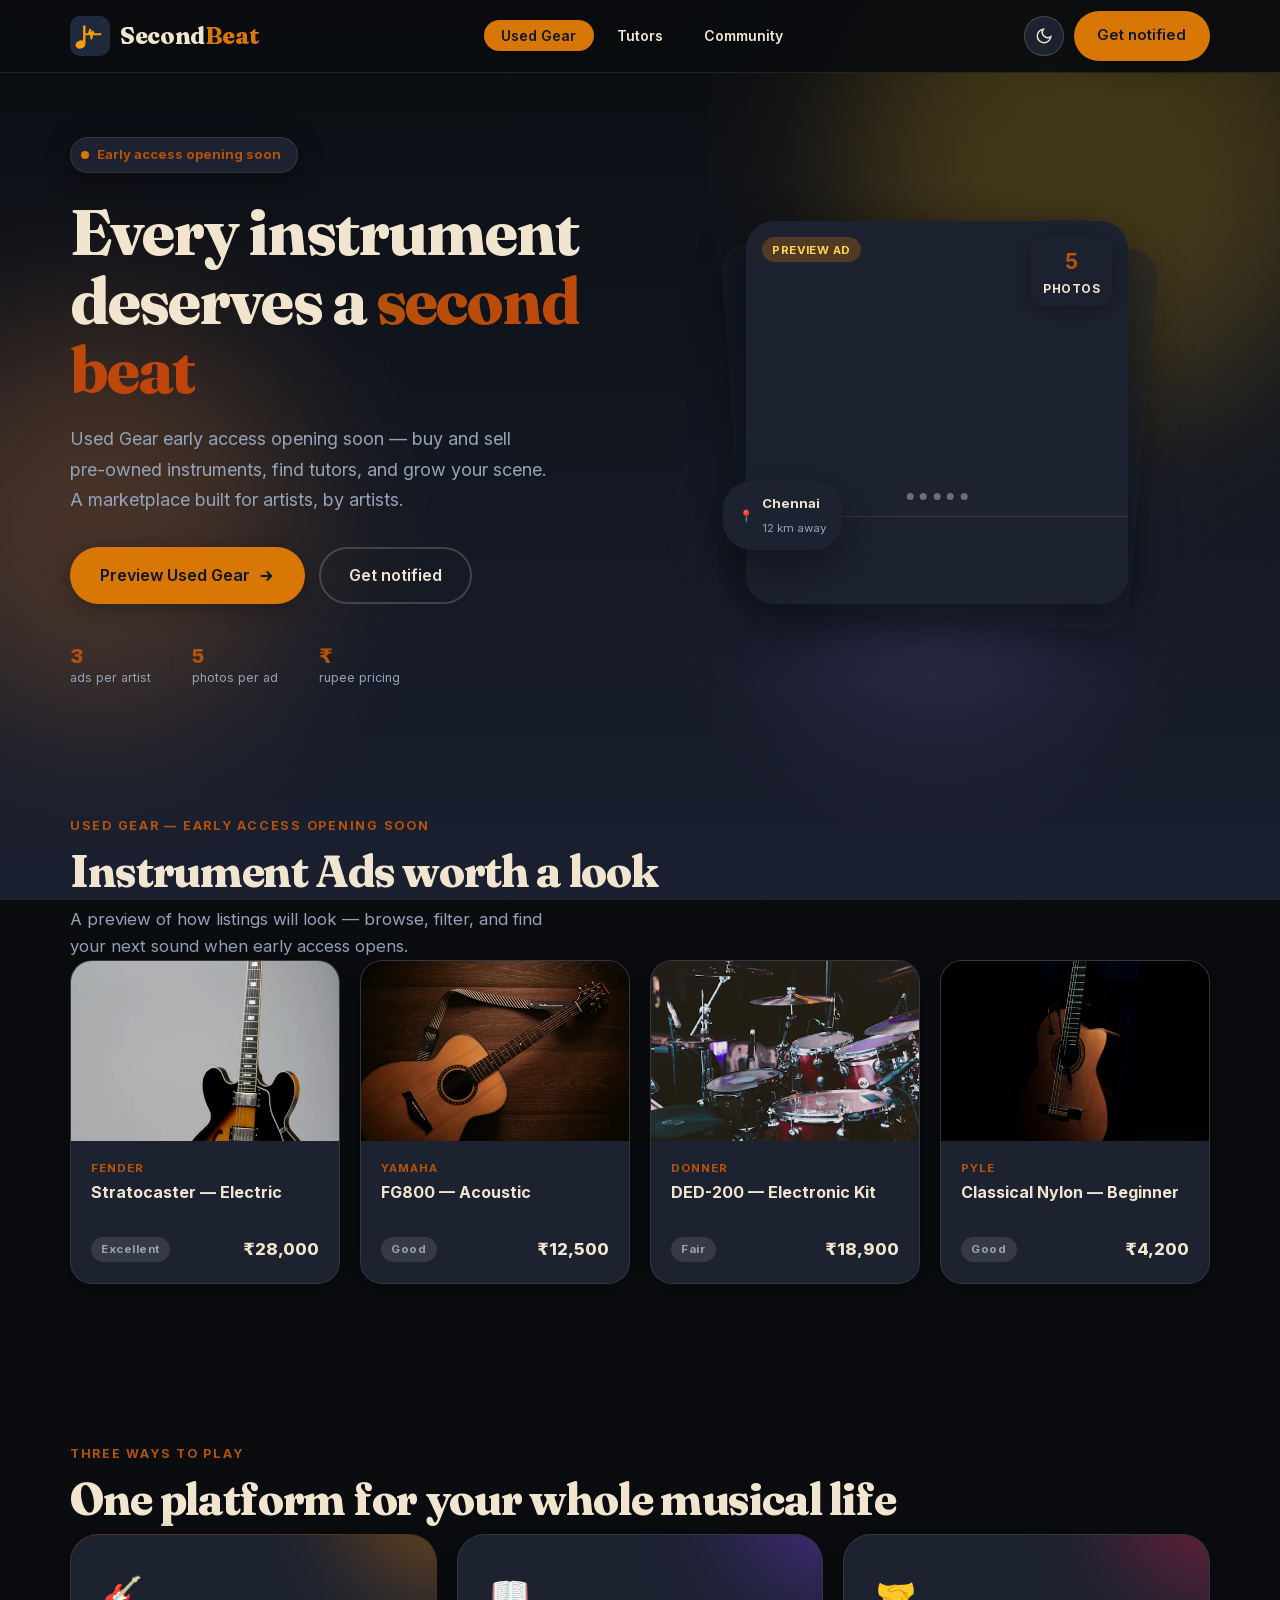
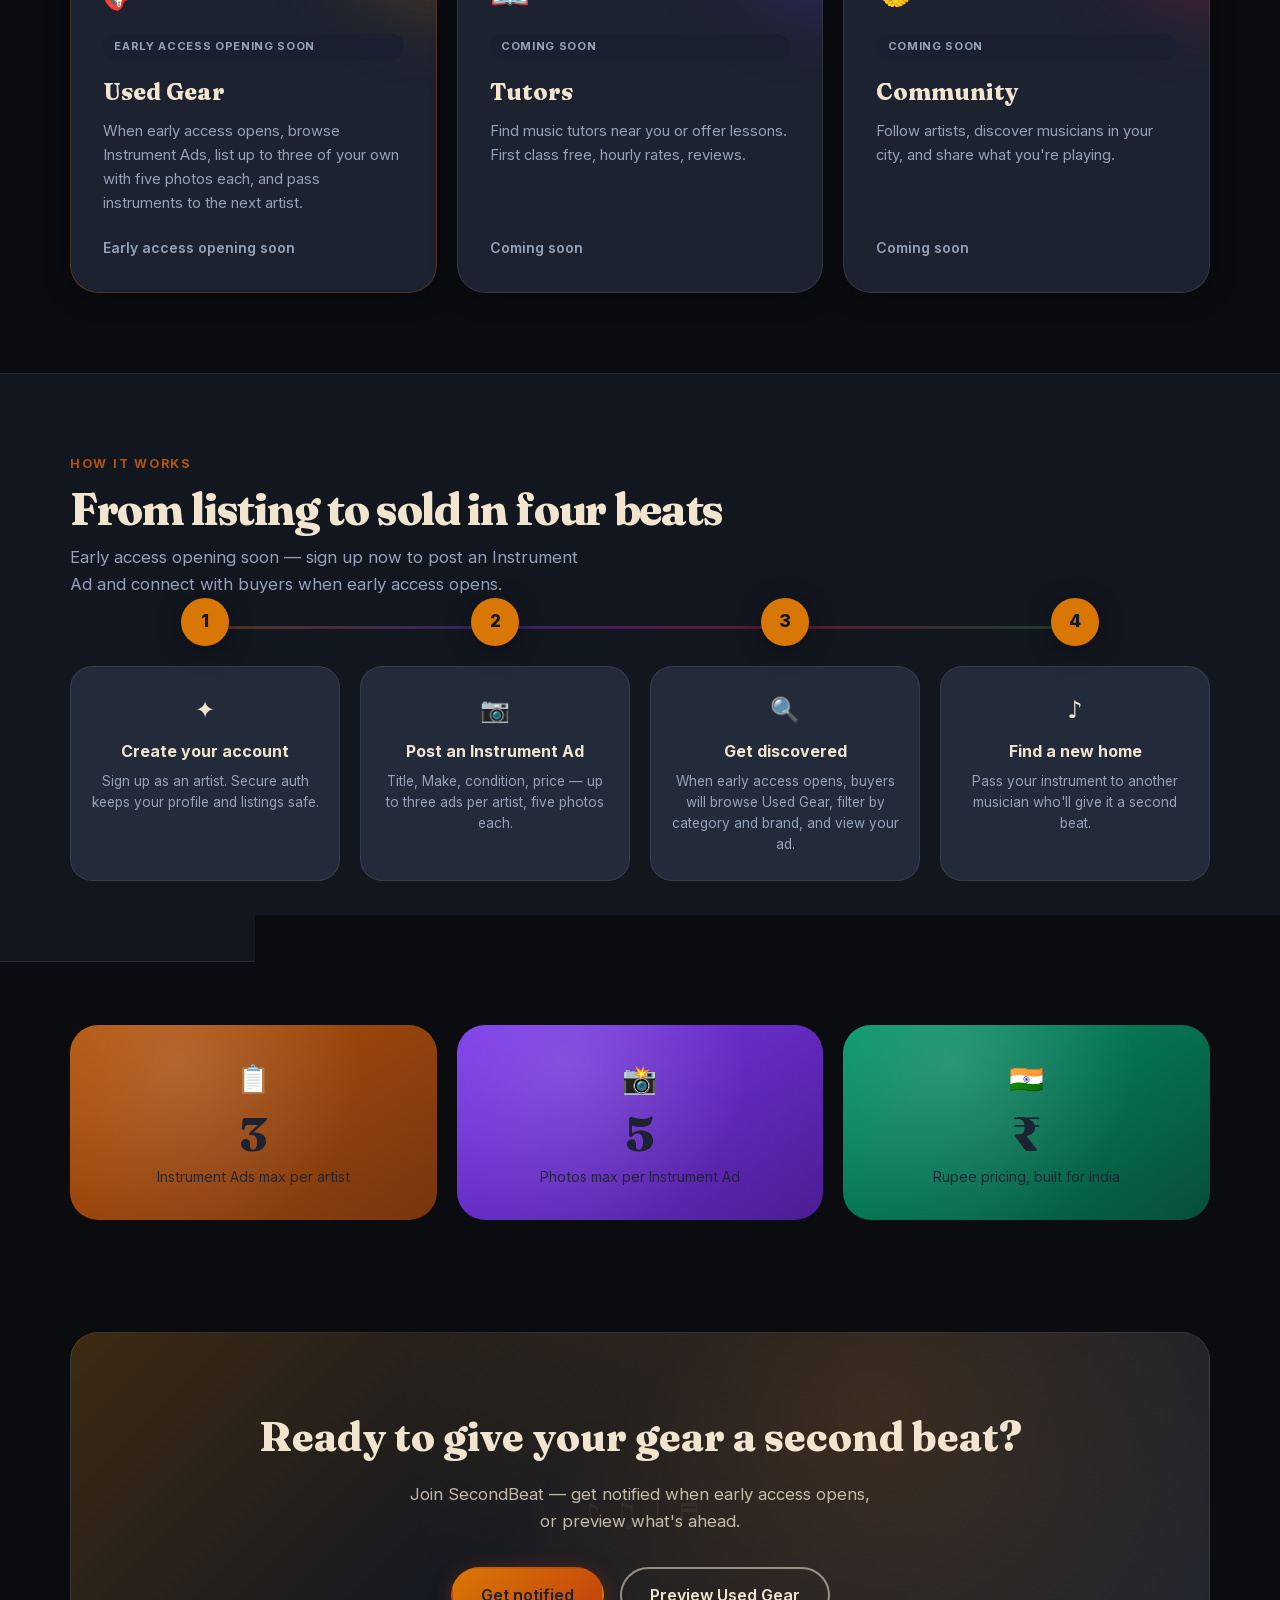
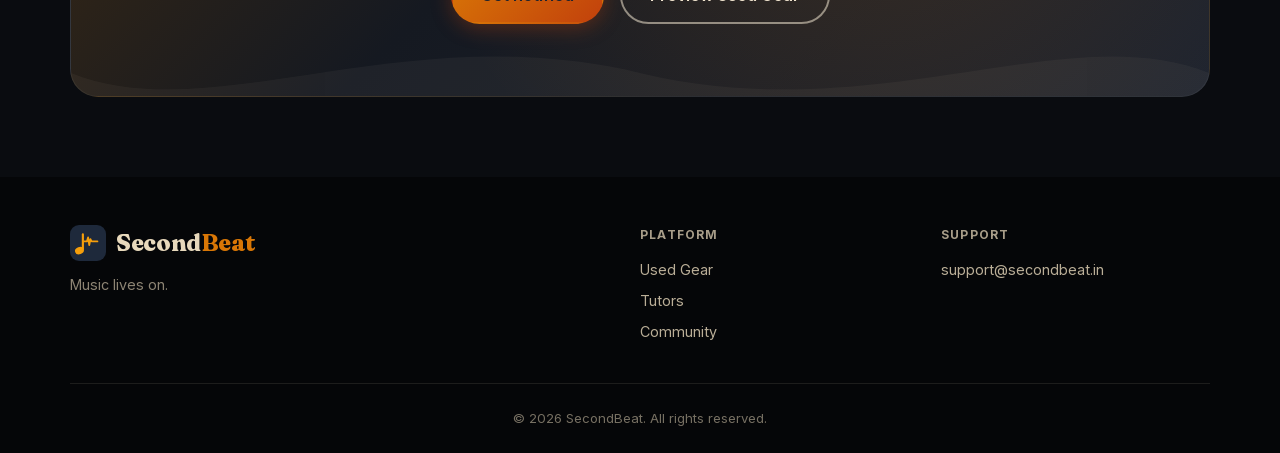
==== index.html @ 7b6aeedc "Add SecondBeat landing page ready for static hosting. Ships optimized WebP images, self-hosted fonts" ====
<!DOCTYPE html>
<html lang="en" data-theme="light">
  <head>
    <meta charset="UTF-8" />
    <meta name="viewport" content="width=device-width, initial-scale=1.0" />
    <meta
      name="description"
      content="SecondBeat — Used Gear early access opening soon. Buy and sell pre-owned instruments, find tutors, and connect with musicians across India."
    />
    <title>SecondBeat — Music lives on</title>
    <link rel="icon" href="assets/secondbeat-icon.svg" type="image/svg+xml" />
    <link rel="preload" href="fonts/inter-400.woff2" as="font" type="font/woff2" crossorigin />
    <link rel="preload" href="images/instruments/acoustic.webp" as="image" type="image/webp" />
    <link rel="stylesheet" href="fonts.css" />
    <style>
*,*::before,*::after{box-sizing:border-box;margin:0;padding:0}[data-theme=light]{--bg:#faf6ee;--bg-secondary:#f1e5cf;--surface:#fff;--text:#0f172a;--text-muted:#475569;--text-inverse:#f1e5cf;--border:rgba(15,23,42,.08);--border-strong:rgba(15,23,42,.18);--nav-bg:rgba(250,246,238,.88);--shadow:0 4px 24px rgba(15,23,42,.07);--btn-primary-bg:#0f172a;--btn-primary-hover:#1e293b;--amber:#d97706;--amber-deep:#b45309}[data-theme=dark]{--bg:#0a0c10;--bg-secondary:#12161f;--surface:#1c2230;--text:#f1e5cf;--text-muted:#94a3b8;--text-inverse:#0f172a;--border:rgba(241,229,207,.1);--border-strong:rgba(241,229,207,.2);--nav-bg:rgba(10,12,16,.92);--btn-primary-bg:#d97706;--btn-primary-hover:#b45309;--amber:#d97706;--amber-deep:#b45309}:root{--font:"Inter",system-ui,sans-serif;--display:"Fraunces",Georgia,serif;--radius:14px;--radius-xl:28px}html{-webkit-text-size-adjust:100%}body{font-family:var(--font);background:var(--bg);color:var(--text);line-height:1.6;-webkit-font-smoothing:antialiased;overflow-x:hidden}img{max-width:100%;display:block}a{color:inherit;text-decoration:none}.container{width:min(1140px,92vw);margin-inline:auto}.page-bg{position:fixed;inset:0;z-index:-1;background:linear-gradient(180deg,var(--bg) 0%,var(--bg-secondary) 100%)}.nav{position:sticky;top:0;z-index:100;background:var(--nav-bg);backdrop-filter:blur(16px);border-bottom:1px solid var(--border)}.nav-inner{display:flex;align-items:center;justify-content:space-between;height:4.5rem}.logo{display:flex;align-items:center;gap:.65rem}.logo-text{font-family:var(--display);font-size:1.45rem;font-weight:800;line-height:1}.logo-accent{color:var(--amber)}.nav-links{display:flex;gap:.35rem;list-style:none}.nav-links a{padding:.45rem 1.1rem;border-radius:999px;font-weight:600;font-size:.88rem}.nav-cta{display:flex;align-items:center;gap:.6rem}.btn{display:inline-flex;align-items:center;justify-content:center;gap:.45rem;padding:.7rem 1.35rem;border-radius:999px;font-weight:600;font-size:.92rem;border:2px solid transparent}.btn-lg{padding:.85rem 1.75rem;font-size:1rem}.btn-primary{background:var(--btn-primary-bg);color:var(--text-inverse)}.hero{padding:4rem 0 3rem;overflow-x:clip}.hero-grid{display:grid;grid-template-columns:minmax(0,1fr) minmax(0,1fr);gap:clamp(2rem,4vw,3rem);align-items:center}.hero-badge{display:inline-flex;align-items:center;gap:.5rem;padding:.4rem 1rem .4rem .65rem;background:var(--surface);border:1px solid var(--border);border-radius:999px;font-size:.82rem;font-weight:700;color:var(--amber-deep);margin-bottom:1.5rem}.hero h1{font-family:var(--display);font-size:clamp(2.6rem,5.5vw,4rem);font-weight:800;line-height:1.08;margin-bottom:1.25rem}.text-gradient{background:linear-gradient(135deg,var(--amber-deep),#c2410c);-webkit-background-clip:text;-webkit-text-fill-color:transparent;background-clip:text}.hero-lead{font-size:1.12rem;color:var(--text-muted);max-width:30rem;margin-bottom:2rem}.hero-actions{display:flex;flex-wrap:wrap;gap:.85rem;margin-bottom:2.5rem}.hero-visual{position:relative;width:min(100%,clamp(240px,42vw,382.5px));aspect-ratio:1;margin-inline:auto}.hero-card{background:var(--surface);border-radius:var(--radius-xl);overflow:hidden}.hero-card-main{position:relative;z-index:2;width:100%;height:100%;display:flex;flex-direction:column}.hero-card-image{position:relative;flex:1;min-height:250px;overflow:hidden}.hero-photo-stack{position:absolute;inset:0}.hero-photo{position:absolute;inset:0}.hero-photo img{width:100%;height:100%;object-fit:cover}
    </style>
    <link rel="preload" href="styles.min.css" as="style" onload="this.onload=null;this.rel='stylesheet'" />
    <noscript><link rel="stylesheet" href="styles.min.css" /></noscript>
  </head>
  <body>
    <div class="page-bg" aria-hidden="true">
      <div class="page-blob page-blob-1"></div>
      <div class="page-blob page-blob-2"></div>
      <div class="page-blob page-blob-3"></div>
    </div>

    <header class="nav">
      <div class="container nav-inner">
        <a href="#" class="logo">
          <img src="assets/secondbeat-icon.svg" alt="" class="logo-icon" width="40" height="40" />
          <span class="logo-text">Second<span class="logo-accent">Beat</span></span>
        </a>
        <ul class="nav-links">
          <li><a href="#used-gear" class="active">Used Gear</a></li>
          <li><a href="#tutors">Tutors</a></li>
          <li><a href="#community">Community</a></li>
        </ul>
        <div class="nav-cta">
          <button type="button" class="theme-toggle" aria-label="Switch theme">
            <svg class="icon-sun" width="18" height="18" viewBox="0 0 24 24" fill="none" stroke="currentColor" stroke-width="2"><circle cx="12" cy="12" r="4"/><path d="M12 2v2M12 20v2M4.93 4.93l1.41 1.41M17.66 17.66l1.41 1.41M2 12h2M20 12h2M4.93 19.07l1.41-1.41M17.66 6.34l1.41-1.41"/></svg>
            <svg class="icon-moon" width="18" height="18" viewBox="0 0 24 24" fill="none" stroke="currentColor" stroke-width="2"><path d="M21 12.79A9 9 0 1111.21 3 7 7 0 0021 12.79z"/></svg>
          </button>
          <a href="#get-started" class="btn btn-primary">Get notified</a>
        </div>
      </div>
    </header>

    <main>
      <!-- Hero -->
      <section class="hero">
        <div class="container hero-grid">
          <div class="hero-copy reveal">
            <div class="hero-badge">
              <span class="pulse-dot"></span>
              Early access opening soon
            </div>
            <h1>
              Every instrument deserves a
              <span class="text-gradient">second beat</span>
            </h1>
            <p class="hero-lead">
              Used Gear early access opening soon — buy and sell pre-owned instruments, find tutors,
              and grow your scene. A marketplace built for artists, by artists.
            </p>
            <div class="hero-actions">
              <a href="#featured" class="btn btn-primary btn-lg">
                Preview Used Gear
                <svg width="18" height="18" viewBox="0 0 24 24" fill="none" stroke="currentColor" stroke-width="2.5"><path d="M5 12h14M13 6l6 6-6 6"/></svg>
              </a>
              <a href="#get-started" class="btn btn-outline btn-lg">Get notified</a>
            </div>
            <div class="hero-trust">
              <div class="trust-item">
                <strong>3</strong>
                <span>ads per artist</span>
              </div>
              <div class="trust-divider"></div>
              <div class="trust-item">
                <strong>5</strong>
                <span>photos per ad</span>
              </div>
              <div class="trust-divider"></div>
              <div class="trust-item">
                <strong>₹</strong>
                <span>rupee pricing</span>
              </div>
            </div>
          </div>

          <div class="hero-visual reveal reveal-delay" aria-hidden="true">
            <div class="hero-card hero-card-ghost hero-card-ghost-2"></div>
            <div class="hero-card hero-card-ghost hero-card-ghost-1"></div>

            <div class="hero-card hero-card-main">
              <div class="hero-card-image">
                <div class="hero-photo-stack">
                  <div class="hero-photo hero-photo-1">
                    <img src="images/instruments/acoustic.webp" alt="Brown acoustic guitar on a wooden floor" width="480" height="540" loading="eager" fetchpriority="high" decoding="async" />
                  </div>
                  <div class="hero-photo hero-photo-2">
                    <img src="images/instruments/electric.webp" alt="Stratocaster-style electric guitar" width="400" height="450" loading="lazy" decoding="async" />
                  </div>
                  <div class="hero-photo hero-photo-3">
                    <img src="images/instruments/drums.webp" alt="Red drum kit" width="400" height="450" loading="lazy" decoding="async" />
                  </div>
                  <div class="hero-photo hero-photo-4">
                    <img src="images/instruments/piano.webp" alt="Close-up of piano keys" width="400" height="450" loading="lazy" decoding="async" />
                  </div>
                  <div class="hero-photo hero-photo-5">
                    <img src="images/instruments/classical.webp" alt="Brown cutaway acoustic guitar" width="400" height="450" loading="lazy" decoding="async" />
                  </div>
                </div>
                <span class="chip chip-preview">Preview ad</span>
                <div class="chip chip-photos"><strong>5</strong> photos</div>
                <div class="hero-photo-dots">
                  <span class="hero-dot"></span>
                  <span class="hero-dot"></span>
                  <span class="hero-dot"></span>
                  <span class="hero-dot"></span>
                  <span class="hero-dot"></span>
                </div>
              </div>
              <div class="hero-card-body">
                <div class="hero-card-meta">
                  <div class="hero-listing hero-listing-1">
                    <span class="hero-card-title">Yamaha FG800 — Acoustic</span>
                    <span class="chip chip-condition">Good</span>
                  </div>
                  <div class="hero-listing hero-listing-2">
                    <span class="hero-card-title">Fender Stratocaster — Electric</span>
                    <span class="chip chip-condition">Excellent</span>
                  </div>
                  <div class="hero-listing hero-listing-3">
                    <span class="hero-card-title">Donner DED-200 — Drum Kit</span>
                    <span class="chip chip-condition">Fair</span>
                  </div>
                  <div class="hero-listing hero-listing-4">
                    <span class="hero-card-title">Yamaha P-45 — Digital Piano</span>
                    <span class="chip chip-condition">Good</span>
                  </div>
                  <div class="hero-listing hero-listing-5">
                    <span class="hero-card-title">Pyle Classical — Nylon</span>
                    <span class="chip chip-condition">Good</span>
                  </div>
                </div>
                <div class="hero-card-prices">
                  <span class="hero-card-price hero-price-1">₹12,500</span>
                  <span class="hero-card-price hero-price-2">₹28,000</span>
                  <span class="hero-card-price hero-price-3">₹18,900</span>
                  <span class="hero-card-price hero-price-4">₹32,000</span>
                  <span class="hero-card-price hero-price-5">₹4,200</span>
                </div>
              </div>
            </div>

            <div class="hero-card hero-card-mini">
              <span class="mini-icon">📍</span>
              <div>
                <strong>Chennai</strong>
                <span>12 km away</span>
              </div>
            </div>
          </div>
        </div>
      </section>

      <!-- Featured listings -->
      <section class="featured" id="featured">
        <div class="container">
          <div class="section-head reveal">
            <p class="eyebrow">Used Gear — early access opening soon</p>
            <h2>Instrument Ads worth a look</h2>
            <p class="section-desc">A preview of how listings will look — browse, filter, and find your next sound when early access opens.</p>
          </div>
          <div class="listing-track reveal reveal-delay">
            <article class="listing-card listing-card-1">
              <div class="listing-visual">
                <img src="images/instruments/electric-thumb.webp" alt="Fender Stratocaster electric guitar" width="480" height="320" loading="lazy" decoding="async" />
              </div>
              <div class="listing-body">
                <span class="listing-make">Fender</span>
                <h3>Stratocaster — Electric</h3>
                <div class="listing-footer">
                  <span class="chip chip-condition">Excellent</span>
                  <span class="listing-price">₹28,000</span>
                </div>
              </div>
            </article>
            <article class="listing-card listing-card-2">
              <div class="listing-visual">
                <img src="images/instruments/acoustic-thumb.webp" alt="Yamaha FG800 acoustic guitar" width="480" height="320" loading="lazy" decoding="async" />
              </div>
              <div class="listing-body">
                <span class="listing-make">Yamaha</span>
                <h3>FG800 — Acoustic</h3>
                <div class="listing-footer">
                  <span class="chip chip-condition">Good</span>
                  <span class="listing-price">₹12,500</span>
                </div>
              </div>
            </article>
            <article class="listing-card listing-card-3">
              <div class="listing-visual">
                <img src="images/instruments/drums-thumb.webp" alt="Donner electronic drum kit" width="480" height="320" loading="lazy" decoding="async" />
              </div>
              <div class="listing-body">
                <span class="listing-make">Donner</span>
                <h3>DED-200 — Electronic Kit</h3>
                <div class="listing-footer">
                  <span class="chip chip-condition">Fair</span>
                  <span class="listing-price">₹18,900</span>
                </div>
              </div>
            </article>
            <article class="listing-card listing-card-4">
              <div class="listing-visual">
                <img src="images/instruments/classical-thumb.webp" alt="Pyle classical nylon guitar" width="480" height="320" loading="lazy" decoding="async" />
              </div>
              <div class="listing-body">
                <span class="listing-make">Pyle</span>
                <h3>Classical Nylon — Beginner</h3>
                <div class="listing-footer">
                  <span class="chip chip-condition">Good</span>
                  <span class="listing-price">₹4,200</span>
                </div>
              </div>
            </article>
          </div>
        </div>
      </section>

      <!-- Pillars bento -->
      <section class="pillars" id="used-gear">
        <div class="container">
          <div class="section-head reveal">
            <p class="eyebrow">Three ways to play</p>
            <h2>One platform for your whole musical life</h2>
          </div>
          <div class="bento reveal reveal-delay">
            <article class="bento-card bento-gear" id="sell">
              <div class="bento-glow"></div>
              <div class="bento-icon">🎸</div>
              <span class="bento-tag tag-soon">Early access opening soon</span>
              <h3>Used Gear</h3>
              <p>When early access opens, browse Instrument Ads, list up to three of your own with five photos each, and pass instruments to the next artist.</p>
              <div class="bento-footer">
                <span class="bento-link bento-link-muted">Early access opening soon</span>
              </div>
            </article>
            <article class="bento-card bento-tutors" id="tutors">
              <div class="bento-glow"></div>
              <div class="bento-icon">📖</div>
              <span class="bento-tag tag-soon">Coming soon</span>
              <h3>Tutors</h3>
              <p>Find music tutors near you or offer lessons. First class free, hourly rates, reviews.</p>
              <div class="bento-footer">
                <span class="bento-link bento-link-muted">Coming soon</span>
              </div>
            </article>
            <article class="bento-card bento-community" id="community">
              <div class="bento-glow"></div>
              <div class="bento-icon">🤝</div>
              <span class="bento-tag tag-soon">Coming soon</span>
              <h3>Community</h3>
              <p>Follow artists, discover musicians in your city, and share what you're playing.</p>
              <div class="bento-footer">
                <span class="bento-link bento-link-muted">Coming soon</span>
              </div>
            </article>
          </div>
        </div>
      </section>

      <!-- How it works timeline -->
      <section class="how">
        <div class="container">
          <div class="section-head reveal">
            <p class="eyebrow">How it works</p>
            <h2>From listing to sold in four beats</h2>
            <p class="section-desc">Early access opening soon — sign up now to post an Instrument Ad and connect with buyers when early access opens.</p>
          </div>
          <div class="timeline reveal reveal-delay">
            <div class="timeline-step">
              <div class="timeline-node">1</div>
              <div class="timeline-card">
                <span class="timeline-icon">✦</span>
                <h3>Create your account</h3>
                <p>Sign up as an artist. Secure auth keeps your profile and listings safe.</p>
              </div>
            </div>
            <div class="timeline-step">
              <div class="timeline-node">2</div>
              <div class="timeline-card">
                <span class="timeline-icon">📷</span>
                <h3>Post an Instrument Ad</h3>
                <p>Title, Make, condition, price — up to three ads per artist, five photos each.</p>
              </div>
            </div>
            <div class="timeline-step">
              <div class="timeline-node">3</div>
              <div class="timeline-card">
                <span class="timeline-icon">🔍</span>
                <h3>Get discovered</h3>
                <p>When early access opens, buyers will browse Used Gear, filter by category and brand, and view your ad.</p>
              </div>
            </div>
            <div class="timeline-step">
              <div class="timeline-node">4</div>
              <div class="timeline-card">
                <span class="timeline-icon">♪</span>
                <h3>Find a new home</h3>
                <p>Pass your instrument to another musician who'll give it a second beat.</p>
              </div>
            </div>
          </div>
        </div>
      </section>

      <!-- Stats tiles -->
      <section class="stats">
        <div class="container stats-grid reveal">
          <div class="stat-tile stat-tile-1">
            <span class="stat-icon">📋</span>
            <div class="stat-value">3</div>
            <div class="stat-label">Instrument Ads max per artist</div>
          </div>
          <div class="stat-tile stat-tile-2">
            <span class="stat-icon">📸</span>
            <div class="stat-value">5</div>
            <div class="stat-label">Photos max per Instrument Ad</div>
          </div>
          <div class="stat-tile stat-tile-3">
            <span class="stat-icon">🇮🇳</span>
            <div class="stat-value">₹</div>
            <div class="stat-label">Rupee pricing, built for India</div>
          </div>
        </div>
      </section>

      <!-- CTA -->
      <section class="cta" id="get-started">
        <div class="container">
          <div class="cta-box reveal">
            <div class="cta-wave" aria-hidden="true">
              <svg viewBox="0 0 1200 120" preserveAspectRatio="none">
                <path d="M0,60 C150,120 350,0 600,60 C850,120 1050,0 1200,60 L1200,120 L0,120 Z" fill="rgba(241,229,207,0.08)"/>
              </svg>
            </div>
            <div class="cta-notes" aria-hidden="true">♪ ♫ ♩ ♬</div>
            <h2>Ready to give your gear a second beat?</h2>
            <p>Join SecondBeat — get notified when early access opens, or preview what's ahead.</p>
            <div class="cta-actions">
              <a href="#get-started" class="btn btn-accent btn-lg">Get notified</a>
              <a href="#featured" class="btn btn-outline-light btn-lg">Preview Used Gear</a>
            </div>
          </div>
        </div>
      </section>
    </main>

    <footer class="footer">
      <div class="container footer-grid">
        <div class="footer-brand">
          <a href="#" class="logo logo-footer">
            <img src="assets/secondbeat-icon.svg" alt="" class="logo-icon" width="36" height="36" />
            <span class="logo-text">Second<span class="logo-accent">Beat</span></span>
          </a>
          <p>Music lives on.</p>
        </div>
        <div class="footer-links">
          <p class="footer-label">Platform</p>
          <a href="#used-gear">Used Gear</a>
          <a href="#tutors">Tutors</a>
          <a href="#community">Community</a>
        </div>
        <div class="footer-links">
          <p class="footer-label">Support</p>
          <a href="mailto:support@secondbeat.in">support@secondbeat.in</a>
        </div>
      </div>
      <div class="container footer-bottom">
        <p>&copy; 2026 SecondBeat. All rights reserved.</p>
      </div>
    </footer>
    <script src="theme.js" defer></script>
  </body>
</html>
<!-- v3: real photos + light/dark theme -->
---- fonts.css ----
@font-face {
  font-family: "Inter";
  font-style: normal;
  font-weight: 400;
  font-display: swap;
  src: url("fonts/inter-400.woff2") format("woff2");
}

@font-face {
  font-family: "Inter";
  font-style: normal;
  font-weight: 600;
  font-display: swap;
  src: url("fonts/inter-600.woff2") format("woff2");
}

@font-face {
  font-family: "Inter";
  font-style: normal;
  font-weight: 700;
  font-display: swap;
  src: url("fonts/inter-700.woff2") format("woff2");
}

@font-face {
  font-family: "Inter";
  font-style: normal;
  font-weight: 800;
  font-display: swap;
  src: url("fonts/inter-800.woff2") format("woff2");
}

@font-face {
  font-family: "Fraunces";
  font-style: normal;
  font-weight: 700 800;
  font-display: swap;
  src: url("fonts/fraunces-latin.woff2") format("woff2");
}
---- styles.min.css ----
*,::after,::before{box-sizing:border-box;margin:0;padding:0}[data-theme=light]{--bg:#faf6ee;--bg-secondary:#f1e5cf;--bg-tertiary:#e8d9bc;--surface:#ffffff;--surface-muted:#fffdf8;--text:#0f172a;--text-muted:#475569;--text-inverse:#f1e5cf;--border:rgba(15, 23, 42, 0.08);--border-strong:rgba(15, 23, 42, 0.18);--nav-bg:rgba(250, 246, 238, 0.88);--shadow:0 4px 24px rgba(15, 23, 42, 0.07);--shadow-lg:0 16px 48px rgba(15, 23, 42, 0.12);--marquee-bg:#0f172a;--marquee-text:#f1e5cf;--how-bg:#ffffff;--cta-bg:linear-gradient(135deg, #1e293b 0%, #0f172a 50%, #1a0f08 100%);--cta-text:#f1e5cf;--cta-text-muted:rgba(241, 229, 207, 0.85);--blob-opacity:0.35;--chip-bg:rgba(255, 255, 255, 0.95);--chip-condition-bg:rgba(241, 229, 207, 0.9);--timeline-card-bg:var(--bg);--btn-primary-bg:#0f172a;--btn-primary-hover:#1e293b;--logo-color:#334155}[data-theme=dark]{--bg:#0a0c10;--bg-secondary:#12161f;--bg-tertiary:#1a2030;--surface:#1c2230;--surface-muted:#232a3a;--text:#f1e5cf;--text-muted:#94a3b8;--text-inverse:#0f172a;--border:rgba(241, 229, 207, 0.1);--border-strong:rgba(241, 229, 207, 0.2);--nav-bg:rgba(10, 12, 16, 0.92);--shadow:0 4px 24px rgba(0, 0, 0, 0.35);--shadow-lg:0 16px 48px rgba(0, 0, 0, 0.45);--marquee-bg:#050608;--marquee-text:#e8d9bc;--how-bg:#12161f;--cta-bg:linear-gradient(135deg, #3d2a12 0%, #151921 42%, #1e2430 100%);--cta-text:#f1e5cf;--cta-text-muted:rgba(241, 229, 207, 0.78);--blob-opacity:0.22;--chip-bg:rgba(28, 34, 48, 0.95);--chip-condition-bg:rgba(241, 229, 207, 0.12);--timeline-card-bg:var(--surface-muted);--btn-primary-bg:#d97706;--btn-primary-hover:#b45309;--logo-color:#f1e5cf}:root{--amber:#d97706;--amber-deep:#b45309;--terracotta:#c2410c;--violet:#7c3aed;--rose:#e11d48;--sage:#16a34a;--white:#ffffff;--radius:14px;--radius-lg:22px;--radius-xl:28px;--font:"Inter",system-ui,sans-serif;--display:"Fraunces",Georgia,serif;color-scheme:light dark}[data-theme=light]{color-scheme:light}[data-theme=dark]{color-scheme:dark}html{scroll-behavior:smooth;-webkit-text-size-adjust:100%;text-size-adjust:100%}body{font-family:var(--font);background:var(--bg);color:var(--text);line-height:1.6;-webkit-font-smoothing:antialiased;overflow-x:hidden;transition:background .35s ease,color .35s ease}img{max-width:100%;display:block}a{color:inherit;text-decoration:none}.container{width:min(1140px,92vw);margin-inline:auto;padding-inline:max(0px,env(safe-area-inset-left,0px)) max(0px,env(safe-area-inset-right,0px))}.page-bg{position:fixed;inset:0;z-index:-1;overflow:hidden;background:linear-gradient(180deg,var(--bg) 0,var(--bg-secondary) 45%,var(--bg-tertiary) 100%);transition:background .35s ease}.page-blob{position:absolute;border-radius:50%;filter:blur(80px);opacity:var(--blob-opacity)}.page-blob-1{width:500px;height:500px;background:#fbbf24;top:-10%;right:-5%;animation:blob-float 14s ease-in-out infinite}.page-blob-2{width:400px;height:400px;background:#fb923c;bottom:20%;left:-8%;animation:blob-float 18s ease-in-out infinite reverse}.page-blob-3{width:300px;height:300px;background:#a78bfa;top:45%;right:15%;animation:blob-float 12s ease-in-out infinite 3s}@keyframes blob-float{0%,100%{transform:translate(0,0) scale(1)}33%{transform:translate(30px,-20px) scale(1.05)}66%{transform:translate(-20px,15px) scale(.95)}}.reveal{animation:reveal-up .8s cubic-bezier(.22,1,.36,1) both}.reveal-delay{animation-delay:.15s}@keyframes reveal-up{from{opacity:0;transform:translateY(28px)}to{opacity:1;transform:translateY(0)}}.nav{position:sticky;top:0;z-index:100;background:var(--nav-bg);backdrop-filter:blur(16px);-webkit-backdrop-filter:blur(16px);border-bottom:1px solid var(--border);transition:background .35s ease,border-color .35s ease}.nav-inner{display:flex;align-items:center;justify-content:space-between;height:4.5rem}.logo{display:flex;align-items:center;gap:.65rem;flex-shrink:0;text-decoration:none}.logo-icon{width:2.5rem;height:2.5rem;flex-shrink:0;display:block}.logo-text{font-family:var(--display);font-size:1.45rem;font-weight:800;color:var(--text);letter-spacing:-.02em;line-height:1;white-space:nowrap}.logo-accent{color:var(--amber)}.logo-footer .logo-text{color:var(--marquee-text)}.logo-footer .logo-icon{width:2.25rem;height:2.25rem}.nav-links{display:flex;gap:.35rem;list-style:none}.nav-links a{padding:.45rem 1.1rem;border-radius:999px;font-weight:600;font-size:.88rem;transition:background .2s,color .2s}.nav-links a:hover{background:var(--border)}.nav-links a.active{background:var(--btn-primary-bg);color:var(--text-inverse)}.nav-cta{display:flex;align-items:center;gap:.6rem}.theme-toggle{display:flex;align-items:center;justify-content:center;width:2.5rem;height:2.5rem;border-radius:999px;border:1px solid var(--border-strong);background:var(--surface);color:var(--text);cursor:pointer;transition:background .2s,transform .15s,border-color .2s}.theme-toggle:hover{background:var(--bg-secondary);transform:scale(1.05)}.theme-toggle .icon-moon{display:none}[data-theme=dark] .theme-toggle .icon-sun{display:none}[data-theme=dark] .theme-toggle .icon-moon{display:block}.btn{display:inline-flex;align-items:center;justify-content:center;gap:.45rem;padding:.7rem 1.35rem;border-radius:999px;font-weight:600;font-size:.92rem;border:2px solid transparent;cursor:pointer;transition:all .2s ease;white-space:nowrap}.btn:active{transform:scale(.97)}.btn-lg{padding:.85rem 1.75rem;font-size:1rem}.btn-primary{background:var(--btn-primary-bg);color:var(--text-inverse);box-shadow:var(--shadow)}.btn-primary:hover{background:var(--btn-primary-hover);transform:translateY(-2px);box-shadow:var(--shadow-lg)}.btn-outline{background:0 0;border-color:var(--border-strong);color:var(--text)}.btn-outline:hover{border-color:var(--text);background:var(--surface)}.btn-ghost{background:0 0;color:var(--text-muted)}.btn-ghost:hover{color:var(--text);background:var(--border)}.btn-accent{background:linear-gradient(135deg,var(--amber) 0,var(--terracotta) 100%);color:var(--surface);box-shadow:0 4px 20px rgba(194,65,12,.35)}.btn-accent:hover{transform:translateY(-2px);box-shadow:0 8px 28px rgba(194,65,12,.4)}.btn-outline-light{background:0 0;border-color:rgba(241,229,207,.55);color:var(--cta-text)}.btn-outline-light:hover{background:var(--cta-text);color:var(--text);border-color:var(--cta-text)}.chip{display:inline-block;padding:.2rem .65rem;border-radius:999px;font-size:.72rem;font-weight:700;text-transform:uppercase;letter-spacing:.04em}.chip-live{background:#dcfce7;color:#166534;animation:chip-pulse 2.5s ease-in-out infinite}.chip-preview{background:rgba(217,119,6,.22);color:#92400e}[data-theme=dark] .chip-preview{background:rgba(217,119,6,.28);color:#fcd34d}.chip-condition{background:var(--chip-condition-bg);color:var(--text-muted);text-transform:capitalize}.chip-photos{position:absolute;top:1rem;right:1rem;z-index:3;background:var(--chip-bg);backdrop-filter:blur(8px);padding:.5rem .75rem;border-radius:var(--radius);box-shadow:var(--shadow);font-size:.75rem;text-align:center;color:var(--text)}.chip-photos strong{display:block;font-size:1.3rem;color:var(--amber-deep)}@keyframes chip-pulse{0%,100%{box-shadow:0 0 0 0 rgba(22,101,52,.3)}50%{box-shadow:0 0 0 6px rgba(22,101,52,0)}}.eyebrow{text-transform:uppercase;letter-spacing:.14em;font-size:.78rem;font-weight:700;color:var(--amber-deep);margin-bottom:.6rem}.section-head h2{font-family:var(--display);font-size:clamp(1.85rem, 3.5vw, 2.75rem);font-weight:800;letter-spacing:-.03em;line-height:1.15;margin-bottom:.6rem}.section-desc{color:var(--text-muted);max-width:32rem;font-size:1.05rem}.text-gradient{background:linear-gradient(135deg,var(--amber-deep) 0,var(--terracotta) 100%);-webkit-background-clip:text;-webkit-text-fill-color:transparent;background-clip:text}.hero{padding:4rem 0 3rem;position:relative;overflow-x:clip}.hero-grid{display:grid;grid-template-columns:minmax(0,1fr) minmax(0,1fr);gap:clamp(2rem,4vw,3rem);align-items:center}.hero-badge{display:inline-flex;align-items:center;gap:.5rem;padding:.4rem 1rem .4rem .65rem;background:var(--surface);border:1px solid var(--border);border-radius:999px;font-size:.82rem;font-weight:700;color:var(--amber-deep);margin-bottom:1.5rem;box-shadow:var(--shadow)}.pulse-dot{width:8px;height:8px;border-radius:50%;background:var(--amber);animation:pulse-dot 2s ease-in-out infinite}@keyframes pulse-dot{0%,100%{opacity:1;transform:scale(1)}50%{opacity:.5;transform:scale(1.3)}}.hero h1{font-family:var(--display);font-size:clamp(2.6rem, 5.5vw, 4rem);font-weight:800;line-height:1.08;letter-spacing:-.03em;margin-bottom:1.25rem}.hero-lead{font-size:1.12rem;color:var(--text-muted);max-width:30rem;margin-bottom:2rem;line-height:1.7}.hero-actions{display:flex;flex-wrap:wrap;gap:.85rem;margin-bottom:2.5rem}.hero-trust{display:flex;align-items:center;gap:1.25rem;flex-wrap:wrap}.trust-item{display:flex;flex-direction:column}.trust-item strong{font-size:1.25rem;font-weight:800;color:var(--amber-deep);line-height:1.2}.trust-item span{font-size:.78rem;color:var(--text-muted);font-weight:500}.trust-divider{width:1px;height:2rem;background:rgba(15,23,42,.12)}.hero-copy,.hero-visual{min-width:0}.hero-visual{position:relative;width:min(100%,clamp(240px,42vw,382.5px));max-width:100%;aspect-ratio:1;height:auto;margin-inline:auto;animation:hero-float 5s ease-in-out infinite}@keyframes hero-float{0%,100%{transform:translateY(0)}50%{transform:translateY(-12px)}}.hero-card{background:var(--surface);border-radius:var(--radius-xl);box-shadow:var(--shadow-lg);overflow:hidden}.hero-card-ghost{position:absolute;inset:0;z-index:0;opacity:.45}.hero-card-ghost-1{transform:rotate(5deg) translate(16px,12px)}.hero-card-ghost-2{transform:rotate(-4deg) translate(-14px,8px);background:var(--bg-tertiary)}.hero-card-main{position:relative;z-index:2;width:100%;height:100%;display:flex;flex-direction:column}.hero-card-image{position:relative;flex:1;display:flex;align-items:center;justify-content:center;min-height:250px;overflow:hidden}.hero-photo-stack{position:absolute;inset:0}.hero-photo{position:absolute;inset:0;opacity:0;animation:photo-fade 15s ease-in-out infinite}.hero-photo-1{animation-delay:0s}.hero-photo-2{animation-delay:3s}.hero-photo-3{animation-delay:6s}.hero-photo-4{animation-delay:9s}.hero-photo-5{animation-delay:12s}.hero-photo img{width:100%;height:100%;object-fit:cover;display:block}@keyframes photo-fade{0%,100%,16%{opacity:0}12%,4%{opacity:1}}.chip-live,.chip-preview{position:absolute;top:1rem;left:1rem;z-index:3}.hero-photo-dots{position:absolute;bottom:1rem;left:50%;transform:translateX(-50%);z-index:3;display:flex;gap:.4rem}.hero-dot{width:7px;height:7px;border-radius:50%;background:rgba(255,255,255,.35);animation:dot-active 15s ease-in-out infinite}.hero-dot:first-child{animation-delay:0s}.hero-dot:nth-child(2){animation-delay:3s}.hero-dot:nth-child(3){animation-delay:6s}.hero-dot:nth-child(4){animation-delay:9s}.hero-dot:nth-child(5){animation-delay:12s}@keyframes dot-active{0%,100%,16%{background:rgba(255,255,255,.35);transform:scale(1)}12%,4%{background:#fff;transform:scale(1.3)}}.hero-card-body{padding:1.1rem 1.4rem;display:flex;justify-content:space-between;align-items:center;border-top:1px solid var(--border);background:var(--surface)}.hero-card-meta{position:relative;flex:1;min-width:0;min-height:3.25rem}.hero-listing{position:absolute;inset:0;display:flex;flex-direction:column;gap:.3rem;justify-content:center;opacity:0;animation:photo-fade 15s ease-in-out infinite}.hero-listing-1{animation-delay:0s}.hero-listing-2{animation-delay:3s}.hero-listing-3{animation-delay:6s}.hero-listing-4{animation-delay:9s}.hero-listing-5{animation-delay:12s}.hero-card-title{font-weight:700;font-size:1.02rem;line-height:1.25}.hero-card-prices{position:relative;flex-shrink:0;min-width:5.5rem;min-height:1.5rem}.hero-card-price{position:absolute;inset:0;display:flex;align-items:center;justify-content:flex-end;font-weight:800;font-size:1.2rem;color:var(--amber-deep);opacity:0;animation:photo-fade 15s ease-in-out infinite}.hero-price-1{animation-delay:0s}.hero-price-2{animation-delay:3s}.hero-price-3{animation-delay:6s}.hero-price-4{animation-delay:9s}.hero-price-5{animation-delay:12s}.hero-card-mini{position:absolute;bottom:14%;left:-6%;z-index:3;display:flex;align-items:center;gap:.6rem;padding:.7rem 1rem;width:auto;animation:mini-bob 4s ease-in-out infinite .5s}@keyframes mini-bob{0%,100%{transform:translateY(0)}50%{transform:translateY(-6px)}}.mini-icon{font-size:1.1rem}.hero-card-mini strong{display:block;font-size:.82rem}.hero-card-mini span{font-size:.72rem;color:var(--text-muted)}.featured{padding:5rem 0;content-visibility:auto;contain-intrinsic-size:auto 600px}.listing-track{display:grid;grid-template-columns:repeat(4,minmax(0,1fr));gap:1.25rem;align-items:stretch}.listing-card{width:100%;min-width:0;scroll-snap-align:start;display:flex;flex-direction:column;background:var(--surface);border-radius:var(--radius-lg);overflow:hidden;box-shadow:var(--shadow);border:1px solid var(--border);transition:transform .25s ease,box-shadow .25s ease,background .35s ease;cursor:pointer}.listing-card:hover{transform:translateY(-8px) rotate(-1deg);box-shadow:var(--shadow-lg)}.listing-visual{height:180px;position:relative;overflow:hidden;background:var(--bg-tertiary)}.listing-visual img{width:100%;height:100%;object-fit:cover;display:block;transition:transform .4s ease}.listing-card:hover .listing-visual img{transform:scale(1.06)}.listing-body{flex:1;display:flex;flex-direction:column;padding:1.15rem 1.25rem 1.25rem;min-height:118px}.listing-make{font-size:.72rem;font-weight:700;text-transform:uppercase;letter-spacing:.08em;color:var(--amber-deep)}.listing-body h3{font-size:1rem;font-weight:700;margin:.3rem 0 .75rem;line-height:1.3;min-height:2.6em;overflow:hidden;display:-webkit-box;-webkit-line-clamp:2;-webkit-box-orient:vertical}.listing-footer{display:flex;justify-content:space-between;align-items:center;margin-top:auto}.listing-price{font-weight:800;color:var(--text);font-size:1.05rem}.pillars{padding:5rem 0;content-visibility:auto;contain-intrinsic-size:auto 500px}.bento{display:grid;grid-template-columns:repeat(3,minmax(0,1fr));gap:1.25rem;align-items:stretch}.bento-card{position:relative;display:flex;flex-direction:column;width:100%;min-width:0;padding:2rem;border-radius:var(--radius-xl);background:var(--surface);border:1px solid var(--border);box-shadow:var(--shadow);overflow:hidden;transition:transform .3s ease,box-shadow .3s ease,background .35s ease}.bento-card:hover{transform:translateY(-6px);box-shadow:var(--shadow-lg)}.bento-glow{position:absolute;top:-40%;right:-30%;width:200px;height:200px;border-radius:50%;filter:blur(50px);opacity:.4;transition:opacity .3s}.bento-card:hover .bento-glow{opacity:.65}.bento-gear .bento-glow{background:var(--amber)}.bento-tutors .bento-glow{background:var(--violet)}.bento-community .bento-glow{background:var(--rose)}.bento-gear{border-color:rgba(180,83,9,.35)}.bento-gear.live{background:linear-gradient(160deg,var(--surface) 55%,rgba(251,191,36,.14))}[data-theme=dark] .bento-gear.live{background:linear-gradient(160deg,var(--surface) 55%,rgba(217,119,6,.12))}.tag-soon{background:var(--bg-tertiary);color:var(--text-muted)}.bento-icon{font-size:2rem;margin-bottom:1rem;position:relative}.bento-tag{display:inline-block;padding:.25rem .7rem;border-radius:999px;font-size:.7rem;font-weight:700;text-transform:uppercase;letter-spacing:.06em;margin-bottom:.85rem;position:relative}.tag-live{background:#dcfce7;color:#166534}[data-theme=dark] .tag-live{background:rgba(22,101,52,.25);color:#86efac}.tag-soon{background:var(--bg-tertiary);color:var(--text-muted)}.bento-card h3{font-family:var(--display);font-size:1.45rem;font-weight:800;margin-bottom:.5rem;position:relative}.bento-card p{color:var(--text-muted);font-size:.92rem;line-height:1.65;position:relative;flex:1}.bento-footer{margin-top:auto;padding-top:1.25rem;min-height:2.75rem;display:flex;align-items:flex-end;position:relative}.bento-link{display:inline-block;font-weight:700;font-size:.88rem;color:var(--amber-deep);transition:gap .2s}.bento-link:hover{text-decoration:underline}.bento-link-muted{color:var(--text-muted);font-weight:600;cursor:default}.bento-link-muted:hover{text-decoration:none}.how{padding:5rem 0;background:var(--how-bg);border-block:1px solid var(--border);transition:background .35s ease;content-visibility:auto;contain-intrinsic-size:auto 500px}.timeline{display:grid;grid-template-columns:repeat(4,minmax(0,1fr));gap:1.25rem;position:relative;align-items:stretch}.timeline::before{content:"";position:absolute;top:1.75rem;left:10%;right:10%;height:3px;background:linear-gradient(90deg,var(--amber),var(--violet),var(--rose),var(--sage));border-radius:999px;opacity:.35}.timeline-step{display:flex;flex-direction:column;align-items:center;text-align:center;position:relative;height:100%}.timeline-node{width:3rem;height:3rem;border-radius:50%;background:var(--btn-primary-bg);color:var(--text-inverse);font-weight:800;font-size:1.1rem;display:flex;align-items:center;justify-content:center;margin-bottom:1.25rem;position:relative;z-index:1;box-shadow:var(--shadow);transition:transform .3s ease,background .35s ease}.timeline-step:hover .timeline-node{transform:scale(1.12)}.timeline-card{background:var(--timeline-card-bg);border-radius:var(--radius-lg);padding:1.5rem 1.25rem;border:1px solid var(--border);transition:background .3s,transform .3s;flex:1;width:100%;display:flex;flex-direction:column}.timeline-step:hover .timeline-card{background:var(--surface);transform:translateY(-4px);box-shadow:var(--shadow)}.timeline-icon{font-size:1.5rem;display:block;margin-bottom:.65rem}.timeline-card h3{font-size:1rem;font-weight:700;margin-bottom:.4rem}.timeline-card p{font-size:.85rem;color:var(--text-muted);line-height:1.55;flex:1}.stats{padding:4rem 0 5rem}.stats-grid{display:grid;grid-template-columns:repeat(3,minmax(0,1fr));gap:1.25rem;align-items:stretch}.stat-tile{padding:2rem 1.5rem;border-radius:var(--radius-xl);text-align:center;color:var(--surface);transition:transform .3s ease;position:relative;overflow:hidden;display:flex;flex-direction:column;align-items:center;justify-content:center;min-height:180px}.stat-tile:hover{transform:translateY(-6px) scale(1.02)}.stat-tile::before{content:"";position:absolute;inset:0;background:radial-gradient(circle at 30% 20%,rgba(255,255,255,.15),transparent 60%)}.stat-tile-1{background:linear-gradient(145deg,#b45309,#78350f)}.stat-tile-2{background:linear-gradient(145deg,#7c3aed,#4c1d95)}.stat-tile-3{background:linear-gradient(145deg,#059669,#064e3b)}.stat-icon{font-size:1.75rem;display:block;margin-bottom:.5rem;position:relative}.stat-value{font-family:var(--display);font-size:3rem;font-weight:800;line-height:1;position:relative}.stat-label{font-size:.88rem;opacity:.9;margin-top:.5rem;position:relative}.cta{padding:2rem 0 5rem}.cta-box{background:var(--cta-bg);color:var(--cta-text);border-radius:var(--radius-xl);padding:4.5rem 3rem;text-align:center;position:relative;overflow:hidden;border:1px solid var(--border)}.cta-box::after{content:"";position:absolute;inset:0;background:radial-gradient(circle at 70% 20%,rgba(217,119,6,.18),transparent 55%);pointer-events:none}.cta-wave{position:absolute;bottom:0;left:0;right:0;height:80px;opacity:.6}.cta-notes{position:absolute;inset:0;display:flex;align-items:center;justify-content:space-around;font-size:2rem;opacity:.06;pointer-events:none;animation:notes-drift 20s linear infinite}@keyframes notes-drift{from{transform:translateX(-5%)}to{transform:translateX(5%)}}.cta-box h2{font-family:var(--display);font-size:clamp(1.85rem, 3.5vw, 2.5rem);font-weight:800;margin-bottom:.75rem;position:relative;z-index:1;color:var(--cta-text)}.cta-box p{color:var(--cta-text-muted);max-width:30rem;margin:0 auto 2rem;font-size:1.05rem;position:relative;z-index:1}.cta-actions{display:flex;justify-content:center;flex-wrap:wrap;gap:1rem;position:relative;z-index:1}.footer{background:var(--marquee-bg);color:var(--marquee-text);padding:3rem 0 0;transition:background .35s ease}.footer-grid{display:grid;grid-template-columns:2fr 1fr 1fr;gap:2rem;padding-bottom:2.5rem;border-bottom:1px solid rgba(241,229,207,.1)}.footer-brand p{opacity:.6;font-size:.9rem;margin-top:.75rem}.footer-links{display:flex;flex-direction:column;gap:.5rem}.footer-label{font-size:.75rem;font-weight:700;text-transform:uppercase;letter-spacing:.1em;opacity:.72;margin-bottom:.35rem;color:var(--marquee-text)}.footer-links a{font-size:.9rem;opacity:.8;transition:opacity .2s}.footer-links a:hover{opacity:1}.footer-bottom{padding:1.5rem 0;text-align:center;font-size:.82rem;opacity:.5}@media (prefers-reduced-motion:reduce){*,::after,::before{animation-duration:0s!important;animation-iteration-count:1!important;transition-duration:0s!important}.hero-photo-1{opacity:1}.hero-listing-1,.hero-price-1{opacity:1}}@media (max-width:1200px){.listing-track{grid-template-columns:repeat(3,minmax(0,1fr))}}@media (max-width:1024px){.hero-grid{grid-template-columns:1fr;text-align:center}.hero-copy{display:flex;flex-direction:column;align-items:center}.hero-lead{margin-inline:auto}.hero-actions{justify-content:center}.hero-trust{justify-content:center}.hero-visual{width:min(100%,clamp(260px,72vw,382.5px));margin-top:2rem}.bento{grid-template-columns:repeat(2,minmax(0,1fr))}.bento-community{grid-column:1/-1}.timeline{grid-template-columns:repeat(2,minmax(0,1fr))}.timeline::before{display:none}}@media (max-width:960px){.nav-inner{gap:.75rem;height:auto;min-height:4.5rem;padding-block:0.65rem;flex-wrap:wrap}.nav-links{display:flex;order:3;flex:1 1 100%;justify-content:center;gap:.25rem;overflow-x:auto;-webkit-overflow-scrolling:touch;scrollbar-width:none;padding-bottom:.15rem}.nav-links::-webkit-scrollbar{display:none}.nav-links a{flex-shrink:0;padding:.4rem .85rem;font-size:.82rem}.stats-grid{grid-template-columns:repeat(3,minmax(0,1fr))}.stat-value{font-size:clamp(2rem, 6vw, 3rem)}.footer-grid{grid-template-columns:1fr 1fr;text-align:left}.footer-brand{grid-column:1/-1;text-align:center}}@media (max-width:768px){.featured,.hero,.how,.pillars{padding-block:3.5rem}.stats{padding:3rem 0 3.5rem}.hero h1{font-size:clamp(2rem, 8vw, 2.75rem)}.hero-lead{font-size:1rem}.hero-visual{width:min(100%,clamp(240px,85vw,340px))}.hero-card-mini{left:0;right:auto;bottom:12%;max-width:calc(100% - 1rem)}.hero-card-body{padding:1rem 1.1rem;gap:.5rem}.hero-card-image{min-height:clamp(180px,45vw,250px)}.listing-track{grid-template-columns:repeat(2,minmax(0,1fr));gap:1rem}.bento{grid-template-columns:1fr}.bento-community{grid-column:auto}.stats-grid{grid-template-columns:1fr;gap:1rem}.stat-tile{min-height:150px;padding:1.5rem 1.25rem}.footer-grid{grid-template-columns:1fr;text-align:center}.footer-links{align-items:center}.section-desc{margin-inline:auto;text-align:center}}@media (max-width:560px){.page-blob-1{width:min(500px,120vw)}.page-blob-2{width:min(400px,100vw)}.page-blob-3{width:min(300px,80vw)}.container{width:min(1140px,94vw)}.nav-cta .btn-ghost{display:none}.nav-cta .btn-primary{padding:.6rem 1rem;font-size:.85rem}.logo-text{font-size:1.2rem}.listing-track{grid-template-columns:1fr}.timeline{grid-template-columns:1fr;gap:1rem}.cta-box{padding:2.5rem 1.25rem}.cta-actions{flex-direction:column;align-items:stretch}.cta-actions .btn{width:100%}.trust-divider{display:none}.hero-trust{gap:1rem;justify-content:space-evenly;width:100%}.hero-actions{flex-direction:column;align-items:stretch;width:100%;max-width:20rem;margin-inline:auto}.hero-actions .btn{width:100%}.hero-visual{width:min(100%,clamp(220px,88vw,306px))}.hero-card-ghost-1{transform:rotate(5deg) translate(8px,8px)}.hero-card-ghost-2{transform:rotate(-4deg) translate(-8px,6px)}.chip-photos{top:.65rem;right:.65rem;padding:.35rem .55rem;font-size:.65rem}.chip-photos strong{font-size:1.1rem}.chip-live{top:.65rem;left:.65rem;font-size:.65rem}.bento-card{padding:1.5rem}.listing-visual{height:clamp(160px,42vw,200px)}}@media (max-width:380px){.hero-card-body{flex-direction:column;align-items:flex-start}.hero-card-price{font-size:1.1rem}.nav-links a{padding:.35rem .7rem;font-size:.78rem}}
---- styles.min.css ----
*,::after,::before{box-sizing:border-box;margin:0;padding:0}[data-theme=light]{--bg:#faf6ee;--bg-secondary:#f1e5cf;--bg-tertiary:#e8d9bc;--surface:#ffffff;--surface-muted:#fffdf8;--text:#0f172a;--text-muted:#475569;--text-inverse:#f1e5cf;--border:rgba(15, 23, 42, 0.08);--border-strong:rgba(15, 23, 42, 0.18);--nav-bg:rgba(250, 246, 238, 0.88);--shadow:0 4px 24px rgba(15, 23, 42, 0.07);--shadow-lg:0 16px 48px rgba(15, 23, 42, 0.12);--marquee-bg:#0f172a;--marquee-text:#f1e5cf;--how-bg:#ffffff;--cta-bg:linear-gradient(135deg, #1e293b 0%, #0f172a 50%, #1a0f08 100%);--cta-text:#f1e5cf;--cta-text-muted:rgba(241, 229, 207, 0.85);--blob-opacity:0.35;--chip-bg:rgba(255, 255, 255, 0.95);--chip-condition-bg:rgba(241, 229, 207, 0.9);--timeline-card-bg:var(--bg);--btn-primary-bg:#0f172a;--btn-primary-hover:#1e293b;--logo-color:#334155}[data-theme=dark]{--bg:#0a0c10;--bg-secondary:#12161f;--bg-tertiary:#1a2030;--surface:#1c2230;--surface-muted:#232a3a;--text:#f1e5cf;--text-muted:#94a3b8;--text-inverse:#0f172a;--border:rgba(241, 229, 207, 0.1);--border-strong:rgba(241, 229, 207, 0.2);--nav-bg:rgba(10, 12, 16, 0.92);--shadow:0 4px 24px rgba(0, 0, 0, 0.35);--shadow-lg:0 16px 48px rgba(0, 0, 0, 0.45);--marquee-bg:#050608;--marquee-text:#e8d9bc;--how-bg:#12161f;--cta-bg:linear-gradient(135deg, #3d2a12 0%, #151921 42%, #1e2430 100%);--cta-text:#f1e5cf;--cta-text-muted:rgba(241, 229, 207, 0.78);--blob-opacity:0.22;--chip-bg:rgba(28, 34, 48, 0.95);--chip-condition-bg:rgba(241, 229, 207, 0.12);--timeline-card-bg:var(--surface-muted);--btn-primary-bg:#d97706;--btn-primary-hover:#b45309;--logo-color:#f1e5cf}:root{--amber:#d97706;--amber-deep:#b45309;--terracotta:#c2410c;--violet:#7c3aed;--rose:#e11d48;--sage:#16a34a;--white:#ffffff;--radius:14px;--radius-lg:22px;--radius-xl:28px;--font:"Inter",system-ui,sans-serif;--display:"Fraunces",Georgia,serif;color-scheme:light dark}[data-theme=light]{color-scheme:light}[data-theme=dark]{color-scheme:dark}html{scroll-behavior:smooth;-webkit-text-size-adjust:100%;text-size-adjust:100%}body{font-family:var(--font);background:var(--bg);color:var(--text);line-height:1.6;-webkit-font-smoothing:antialiased;overflow-x:hidden;transition:background .35s ease,color .35s ease}img{max-width:100%;display:block}a{color:inherit;text-decoration:none}.container{width:min(1140px,92vw);margin-inline:auto;padding-inline:max(0px,env(safe-area-inset-left,0px)) max(0px,env(safe-area-inset-right,0px))}.page-bg{position:fixed;inset:0;z-index:-1;overflow:hidden;background:linear-gradient(180deg,var(--bg) 0,var(--bg-secondary) 45%,var(--bg-tertiary) 100%);transition:background .35s ease}.page-blob{position:absolute;border-radius:50%;filter:blur(80px);opacity:var(--blob-opacity)}.page-blob-1{width:500px;height:500px;background:#fbbf24;top:-10%;right:-5%;animation:blob-float 14s ease-in-out infinite}.page-blob-2{width:400px;height:400px;background:#fb923c;bottom:20%;left:-8%;animation:blob-float 18s ease-in-out infinite reverse}.page-blob-3{width:300px;height:300px;background:#a78bfa;top:45%;right:15%;animation:blob-float 12s ease-in-out infinite 3s}@keyframes blob-float{0%,100%{transform:translate(0,0) scale(1)}33%{transform:translate(30px,-20px) scale(1.05)}66%{transform:translate(-20px,15px) scale(.95)}}.reveal{animation:reveal-up .8s cubic-bezier(.22,1,.36,1) both}.reveal-delay{animation-delay:.15s}@keyframes reveal-up{from{opacity:0;transform:translateY(28px)}to{opacity:1;transform:translateY(0)}}.nav{position:sticky;top:0;z-index:100;background:var(--nav-bg);backdrop-filter:blur(16px);-webkit-backdrop-filter:blur(16px);border-bottom:1px solid var(--border);transition:background .35s ease,border-color .35s ease}.nav-inner{display:flex;align-items:center;justify-content:space-between;height:4.5rem}.logo{display:flex;align-items:center;gap:.65rem;flex-shrink:0;text-decoration:none}.logo-icon{width:2.5rem;height:2.5rem;flex-shrink:0;display:block}.logo-text{font-family:var(--display);font-size:1.45rem;font-weight:800;color:var(--text);letter-spacing:-.02em;line-height:1;white-space:nowrap}.logo-accent{color:var(--amber)}.logo-footer .logo-text{color:var(--marquee-text)}.logo-footer .logo-icon{width:2.25rem;height:2.25rem}.nav-links{display:flex;gap:.35rem;list-style:none}.nav-links a{padding:.45rem 1.1rem;border-radius:999px;font-weight:600;font-size:.88rem;transition:background .2s,color .2s}.nav-links a:hover{background:var(--border)}.nav-links a.active{background:var(--btn-primary-bg);color:var(--text-inverse)}.nav-cta{display:flex;align-items:center;gap:.6rem}.theme-toggle{display:flex;align-items:center;justify-content:center;width:2.5rem;height:2.5rem;border-radius:999px;border:1px solid var(--border-strong);background:var(--surface);color:var(--text);cursor:pointer;transition:background .2s,transform .15s,border-color .2s}.theme-toggle:hover{background:var(--bg-secondary);transform:scale(1.05)}.theme-toggle .icon-moon{display:none}[data-theme=dark] .theme-toggle .icon-sun{display:none}[data-theme=dark] .theme-toggle .icon-moon{display:block}.btn{display:inline-flex;align-items:center;justify-content:center;gap:.45rem;padding:.7rem 1.35rem;border-radius:999px;font-weight:600;font-size:.92rem;border:2px solid transparent;cursor:pointer;transition:all .2s ease;white-space:nowrap}.btn:active{transform:scale(.97)}.btn-lg{padding:.85rem 1.75rem;font-size:1rem}.btn-primary{background:var(--btn-primary-bg);color:var(--text-inverse);box-shadow:var(--shadow)}.btn-primary:hover{background:var(--btn-primary-hover);transform:translateY(-2px);box-shadow:var(--shadow-lg)}.btn-outline{background:0 0;border-color:var(--border-strong);color:var(--text)}.btn-outline:hover{border-color:var(--text);background:var(--surface)}.btn-ghost{background:0 0;color:var(--text-muted)}.btn-ghost:hover{color:var(--text);background:var(--border)}.btn-accent{background:linear-gradient(135deg,var(--amber) 0,var(--terracotta) 100%);color:var(--surface);box-shadow:0 4px 20px rgba(194,65,12,.35)}.btn-accent:hover{transform:translateY(-2px);box-shadow:0 8px 28px rgba(194,65,12,.4)}.btn-outline-light{background:0 0;border-color:rgba(241,229,207,.55);color:var(--cta-text)}.btn-outline-light:hover{background:var(--cta-text);color:var(--text);border-color:var(--cta-text)}.chip{display:inline-block;padding:.2rem .65rem;border-radius:999px;font-size:.72rem;font-weight:700;text-transform:uppercase;letter-spacing:.04em}.chip-live{background:#dcfce7;color:#166534;animation:chip-pulse 2.5s ease-in-out infinite}.chip-preview{background:rgba(217,119,6,.22);color:#92400e}[data-theme=dark] .chip-preview{background:rgba(217,119,6,.28);color:#fcd34d}.chip-condition{background:var(--chip-condition-bg);color:var(--text-muted);text-transform:capitalize}.chip-photos{position:absolute;top:1rem;right:1rem;z-index:3;background:var(--chip-bg);backdrop-filter:blur(8px);padding:.5rem .75rem;border-radius:var(--radius);box-shadow:var(--shadow);font-size:.75rem;text-align:center;color:var(--text)}.chip-photos strong{display:block;font-size:1.3rem;color:var(--amber-deep)}@keyframes chip-pulse{0%,100%{box-shadow:0 0 0 0 rgba(22,101,52,.3)}50%{box-shadow:0 0 0 6px rgba(22,101,52,0)}}.eyebrow{text-transform:uppercase;letter-spacing:.14em;font-size:.78rem;font-weight:700;color:var(--amber-deep);margin-bottom:.6rem}.section-head h2{font-family:var(--display);font-size:clamp(1.85rem, 3.5vw, 2.75rem);font-weight:800;letter-spacing:-.03em;line-height:1.15;margin-bottom:.6rem}.section-desc{color:var(--text-muted);max-width:32rem;font-size:1.05rem}.text-gradient{background:linear-gradient(135deg,var(--amber-deep) 0,var(--terracotta) 100%);-webkit-background-clip:text;-webkit-text-fill-color:transparent;background-clip:text}.hero{padding:4rem 0 3rem;position:relative;overflow-x:clip}.hero-grid{display:grid;grid-template-columns:minmax(0,1fr) minmax(0,1fr);gap:clamp(2rem,4vw,3rem);align-items:center}.hero-badge{display:inline-flex;align-items:center;gap:.5rem;padding:.4rem 1rem .4rem .65rem;background:var(--surface);border:1px solid var(--border);border-radius:999px;font-size:.82rem;font-weight:700;color:var(--amber-deep);margin-bottom:1.5rem;box-shadow:var(--shadow)}.pulse-dot{width:8px;height:8px;border-radius:50%;background:var(--amber);animation:pulse-dot 2s ease-in-out infinite}@keyframes pulse-dot{0%,100%{opacity:1;transform:scale(1)}50%{opacity:.5;transform:scale(1.3)}}.hero h1{font-family:var(--display);font-size:clamp(2.6rem, 5.5vw, 4rem);font-weight:800;line-height:1.08;letter-spacing:-.03em;margin-bottom:1.25rem}.hero-lead{font-size:1.12rem;color:var(--text-muted);max-width:30rem;margin-bottom:2rem;line-height:1.7}.hero-actions{display:flex;flex-wrap:wrap;gap:.85rem;margin-bottom:2.5rem}.hero-trust{display:flex;align-items:center;gap:1.25rem;flex-wrap:wrap}.trust-item{display:flex;flex-direction:column}.trust-item strong{font-size:1.25rem;font-weight:800;color:var(--amber-deep);line-height:1.2}.trust-item span{font-size:.78rem;color:var(--text-muted);font-weight:500}.trust-divider{width:1px;height:2rem;background:rgba(15,23,42,.12)}.hero-copy,.hero-visual{min-width:0}.hero-visual{position:relative;width:min(100%,clamp(240px,42vw,382.5px));max-width:100%;aspect-ratio:1;height:auto;margin-inline:auto;animation:hero-float 5s ease-in-out infinite}@keyframes hero-float{0%,100%{transform:translateY(0)}50%{transform:translateY(-12px)}}.hero-card{background:var(--surface);border-radius:var(--radius-xl);box-shadow:var(--shadow-lg);overflow:hidden}.hero-card-ghost{position:absolute;inset:0;z-index:0;opacity:.45}.hero-card-ghost-1{transform:rotate(5deg) translate(16px,12px)}.hero-card-ghost-2{transform:rotate(-4deg) translate(-14px,8px);background:var(--bg-tertiary)}.hero-card-main{position:relative;z-index:2;width:100%;height:100%;display:flex;flex-direction:column}.hero-card-image{position:relative;flex:1;display:flex;align-items:center;justify-content:center;min-height:250px;overflow:hidden}.hero-photo-stack{position:absolute;inset:0}.hero-photo{position:absolute;inset:0;opacity:0;animation:photo-fade 15s ease-in-out infinite}.hero-photo-1{animation-delay:0s}.hero-photo-2{animation-delay:3s}.hero-photo-3{animation-delay:6s}.hero-photo-4{animation-delay:9s}.hero-photo-5{animation-delay:12s}.hero-photo img{width:100%;height:100%;object-fit:cover;display:block}@keyframes photo-fade{0%,100%,16%{opacity:0}12%,4%{opacity:1}}.chip-live,.chip-preview{position:absolute;top:1rem;left:1rem;z-index:3}.hero-photo-dots{position:absolute;bottom:1rem;left:50%;transform:translateX(-50%);z-index:3;display:flex;gap:.4rem}.hero-dot{width:7px;height:7px;border-radius:50%;background:rgba(255,255,255,.35);animation:dot-active 15s ease-in-out infinite}.hero-dot:first-child{animation-delay:0s}.hero-dot:nth-child(2){animation-delay:3s}.hero-dot:nth-child(3){animation-delay:6s}.hero-dot:nth-child(4){animation-delay:9s}.hero-dot:nth-child(5){animation-delay:12s}@keyframes dot-active{0%,100%,16%{background:rgba(255,255,255,.35);transform:scale(1)}12%,4%{background:#fff;transform:scale(1.3)}}.hero-card-body{padding:1.1rem 1.4rem;display:flex;justify-content:space-between;align-items:center;border-top:1px solid var(--border);background:var(--surface)}.hero-card-meta{position:relative;flex:1;min-width:0;min-height:3.25rem}.hero-listing{position:absolute;inset:0;display:flex;flex-direction:column;gap:.3rem;justify-content:center;opacity:0;animation:photo-fade 15s ease-in-out infinite}.hero-listing-1{animation-delay:0s}.hero-listing-2{animation-delay:3s}.hero-listing-3{animation-delay:6s}.hero-listing-4{animation-delay:9s}.hero-listing-5{animation-delay:12s}.hero-card-title{font-weight:700;font-size:1.02rem;line-height:1.25}.hero-card-prices{position:relative;flex-shrink:0;min-width:5.5rem;min-height:1.5rem}.hero-card-price{position:absolute;inset:0;display:flex;align-items:center;justify-content:flex-end;font-weight:800;font-size:1.2rem;color:var(--amber-deep);opacity:0;animation:photo-fade 15s ease-in-out infinite}.hero-price-1{animation-delay:0s}.hero-price-2{animation-delay:3s}.hero-price-3{animation-delay:6s}.hero-price-4{animation-delay:9s}.hero-price-5{animation-delay:12s}.hero-card-mini{position:absolute;bottom:14%;left:-6%;z-index:3;display:flex;align-items:center;gap:.6rem;padding:.7rem 1rem;width:auto;animation:mini-bob 4s ease-in-out infinite .5s}@keyframes mini-bob{0%,100%{transform:translateY(0)}50%{transform:translateY(-6px)}}.mini-icon{font-size:1.1rem}.hero-card-mini strong{display:block;font-size:.82rem}.hero-card-mini span{font-size:.72rem;color:var(--text-muted)}.featured{padding:5rem 0;content-visibility:auto;contain-intrinsic-size:auto 600px}.listing-track{display:grid;grid-template-columns:repeat(4,minmax(0,1fr));gap:1.25rem;align-items:stretch}.listing-card{width:100%;min-width:0;scroll-snap-align:start;display:flex;flex-direction:column;background:var(--surface);border-radius:var(--radius-lg);overflow:hidden;box-shadow:var(--shadow);border:1px solid var(--border);transition:transform .25s ease,box-shadow .25s ease,background .35s ease;cursor:pointer}.listing-card:hover{transform:translateY(-8px) rotate(-1deg);box-shadow:var(--shadow-lg)}.listing-visual{height:180px;position:relative;overflow:hidden;background:var(--bg-tertiary)}.listing-visual img{width:100%;height:100%;object-fit:cover;display:block;transition:transform .4s ease}.listing-card:hover .listing-visual img{transform:scale(1.06)}.listing-body{flex:1;display:flex;flex-direction:column;padding:1.15rem 1.25rem 1.25rem;min-height:118px}.listing-make{font-size:.72rem;font-weight:700;text-transform:uppercase;letter-spacing:.08em;color:var(--amber-deep)}.listing-body h3{font-size:1rem;font-weight:700;margin:.3rem 0 .75rem;line-height:1.3;min-height:2.6em;overflow:hidden;display:-webkit-box;-webkit-line-clamp:2;-webkit-box-orient:vertical}.listing-footer{display:flex;justify-content:space-between;align-items:center;margin-top:auto}.listing-price{font-weight:800;color:var(--text);font-size:1.05rem}.pillars{padding:5rem 0;content-visibility:auto;contain-intrinsic-size:auto 500px}.bento{display:grid;grid-template-columns:repeat(3,minmax(0,1fr));gap:1.25rem;align-items:stretch}.bento-card{position:relative;display:flex;flex-direction:column;width:100%;min-width:0;padding:2rem;border-radius:var(--radius-xl);background:var(--surface);border:1px solid var(--border);box-shadow:var(--shadow);overflow:hidden;transition:transform .3s ease,box-shadow .3s ease,background .35s ease}.bento-card:hover{transform:translateY(-6px);box-shadow:var(--shadow-lg)}.bento-glow{position:absolute;top:-40%;right:-30%;width:200px;height:200px;border-radius:50%;filter:blur(50px);opacity:.4;transition:opacity .3s}.bento-card:hover .bento-glow{opacity:.65}.bento-gear .bento-glow{background:var(--amber)}.bento-tutors .bento-glow{background:var(--violet)}.bento-community .bento-glow{background:var(--rose)}.bento-gear{border-color:rgba(180,83,9,.35)}.bento-gear.live{background:linear-gradient(160deg,var(--surface) 55%,rgba(251,191,36,.14))}[data-theme=dark] .bento-gear.live{background:linear-gradient(160deg,var(--surface) 55%,rgba(217,119,6,.12))}.tag-soon{background:var(--bg-tertiary);color:var(--text-muted)}.bento-icon{font-size:2rem;margin-bottom:1rem;position:relative}.bento-tag{display:inline-block;padding:.25rem .7rem;border-radius:999px;font-size:.7rem;font-weight:700;text-transform:uppercase;letter-spacing:.06em;margin-bottom:.85rem;position:relative}.tag-live{background:#dcfce7;color:#166534}[data-theme=dark] .tag-live{background:rgba(22,101,52,.25);color:#86efac}.tag-soon{background:var(--bg-tertiary);color:var(--text-muted)}.bento-card h3{font-family:var(--display);font-size:1.45rem;font-weight:800;margin-bottom:.5rem;position:relative}.bento-card p{color:var(--text-muted);font-size:.92rem;line-height:1.65;position:relative;flex:1}.bento-footer{margin-top:auto;padding-top:1.25rem;min-height:2.75rem;display:flex;align-items:flex-end;position:relative}.bento-link{display:inline-block;font-weight:700;font-size:.88rem;color:var(--amber-deep);transition:gap .2s}.bento-link:hover{text-decoration:underline}.bento-link-muted{color:var(--text-muted);font-weight:600;cursor:default}.bento-link-muted:hover{text-decoration:none}.how{padding:5rem 0;background:var(--how-bg);border-block:1px solid var(--border);transition:background .35s ease;content-visibility:auto;contain-intrinsic-size:auto 500px}.timeline{display:grid;grid-template-columns:repeat(4,minmax(0,1fr));gap:1.25rem;position:relative;align-items:stretch}.timeline::before{content:"";position:absolute;top:1.75rem;left:10%;right:10%;height:3px;background:linear-gradient(90deg,var(--amber),var(--violet),var(--rose),var(--sage));border-radius:999px;opacity:.35}.timeline-step{display:flex;flex-direction:column;align-items:center;text-align:center;position:relative;height:100%}.timeline-node{width:3rem;height:3rem;border-radius:50%;background:var(--btn-primary-bg);color:var(--text-inverse);font-weight:800;font-size:1.1rem;display:flex;align-items:center;justify-content:center;margin-bottom:1.25rem;position:relative;z-index:1;box-shadow:var(--shadow);transition:transform .3s ease,background .35s ease}.timeline-step:hover .timeline-node{transform:scale(1.12)}.timeline-card{background:var(--timeline-card-bg);border-radius:var(--radius-lg);padding:1.5rem 1.25rem;border:1px solid var(--border);transition:background .3s,transform .3s;flex:1;width:100%;display:flex;flex-direction:column}.timeline-step:hover .timeline-card{background:var(--surface);transform:translateY(-4px);box-shadow:var(--shadow)}.timeline-icon{font-size:1.5rem;display:block;margin-bottom:.65rem}.timeline-card h3{font-size:1rem;font-weight:700;margin-bottom:.4rem}.timeline-card p{font-size:.85rem;color:var(--text-muted);line-height:1.55;flex:1}.stats{padding:4rem 0 5rem}.stats-grid{display:grid;grid-template-columns:repeat(3,minmax(0,1fr));gap:1.25rem;align-items:stretch}.stat-tile{padding:2rem 1.5rem;border-radius:var(--radius-xl);text-align:center;color:var(--surface);transition:transform .3s ease;position:relative;overflow:hidden;display:flex;flex-direction:column;align-items:center;justify-content:center;min-height:180px}.stat-tile:hover{transform:translateY(-6px) scale(1.02)}.stat-tile::before{content:"";position:absolute;inset:0;background:radial-gradient(circle at 30% 20%,rgba(255,255,255,.15),transparent 60%)}.stat-tile-1{background:linear-gradient(145deg,#b45309,#78350f)}.stat-tile-2{background:linear-gradient(145deg,#7c3aed,#4c1d95)}.stat-tile-3{background:linear-gradient(145deg,#059669,#064e3b)}.stat-icon{font-size:1.75rem;display:block;margin-bottom:.5rem;position:relative}.stat-value{font-family:var(--display);font-size:3rem;font-weight:800;line-height:1;position:relative}.stat-label{font-size:.88rem;opacity:.9;margin-top:.5rem;position:relative}.cta{padding:2rem 0 5rem}.cta-box{background:var(--cta-bg);color:var(--cta-text);border-radius:var(--radius-xl);padding:4.5rem 3rem;text-align:center;position:relative;overflow:hidden;border:1px solid var(--border)}.cta-box::after{content:"";position:absolute;inset:0;background:radial-gradient(circle at 70% 20%,rgba(217,119,6,.18),transparent 55%);pointer-events:none}.cta-wave{position:absolute;bottom:0;left:0;right:0;height:80px;opacity:.6}.cta-notes{position:absolute;inset:0;display:flex;align-items:center;justify-content:space-around;font-size:2rem;opacity:.06;pointer-events:none;animation:notes-drift 20s linear infinite}@keyframes notes-drift{from{transform:translateX(-5%)}to{transform:translateX(5%)}}.cta-box h2{font-family:var(--display);font-size:clamp(1.85rem, 3.5vw, 2.5rem);font-weight:800;margin-bottom:.75rem;position:relative;z-index:1;color:var(--cta-text)}.cta-box p{color:var(--cta-text-muted);max-width:30rem;margin:0 auto 2rem;font-size:1.05rem;position:relative;z-index:1}.cta-actions{display:flex;justify-content:center;flex-wrap:wrap;gap:1rem;position:relative;z-index:1}.footer{background:var(--marquee-bg);color:var(--marquee-text);padding:3rem 0 0;transition:background .35s ease}.footer-grid{display:grid;grid-template-columns:2fr 1fr 1fr;gap:2rem;padding-bottom:2.5rem;border-bottom:1px solid rgba(241,229,207,.1)}.footer-brand p{opacity:.6;font-size:.9rem;margin-top:.75rem}.footer-links{display:flex;flex-direction:column;gap:.5rem}.footer-label{font-size:.75rem;font-weight:700;text-transform:uppercase;letter-spacing:.1em;opacity:.72;margin-bottom:.35rem;color:var(--marquee-text)}.footer-links a{font-size:.9rem;opacity:.8;transition:opacity .2s}.footer-links a:hover{opacity:1}.footer-bottom{padding:1.5rem 0;text-align:center;font-size:.82rem;opacity:.5}@media (prefers-reduced-motion:reduce){*,::after,::before{animation-duration:0s!important;animation-iteration-count:1!important;transition-duration:0s!important}.hero-photo-1{opacity:1}.hero-listing-1,.hero-price-1{opacity:1}}@media (max-width:1200px){.listing-track{grid-template-columns:repeat(3,minmax(0,1fr))}}@media (max-width:1024px){.hero-grid{grid-template-columns:1fr;text-align:center}.hero-copy{display:flex;flex-direction:column;align-items:center}.hero-lead{margin-inline:auto}.hero-actions{justify-content:center}.hero-trust{justify-content:center}.hero-visual{width:min(100%,clamp(260px,72vw,382.5px));margin-top:2rem}.bento{grid-template-columns:repeat(2,minmax(0,1fr))}.bento-community{grid-column:1/-1}.timeline{grid-template-columns:repeat(2,minmax(0,1fr))}.timeline::before{display:none}}@media (max-width:960px){.nav-inner{gap:.75rem;height:auto;min-height:4.5rem;padding-block:0.65rem;flex-wrap:wrap}.nav-links{display:flex;order:3;flex:1 1 100%;justify-content:center;gap:.25rem;overflow-x:auto;-webkit-overflow-scrolling:touch;scrollbar-width:none;padding-bottom:.15rem}.nav-links::-webkit-scrollbar{display:none}.nav-links a{flex-shrink:0;padding:.4rem .85rem;font-size:.82rem}.stats-grid{grid-template-columns:repeat(3,minmax(0,1fr))}.stat-value{font-size:clamp(2rem, 6vw, 3rem)}.footer-grid{grid-template-columns:1fr 1fr;text-align:left}.footer-brand{grid-column:1/-1;text-align:center}}@media (max-width:768px){.featured,.hero,.how,.pillars{padding-block:3.5rem}.stats{padding:3rem 0 3.5rem}.hero h1{font-size:clamp(2rem, 8vw, 2.75rem)}.hero-lead{font-size:1rem}.hero-visual{width:min(100%,clamp(240px,85vw,340px))}.hero-card-mini{left:0;right:auto;bottom:12%;max-width:calc(100% - 1rem)}.hero-card-body{padding:1rem 1.1rem;gap:.5rem}.hero-card-image{min-height:clamp(180px,45vw,250px)}.listing-track{grid-template-columns:repeat(2,minmax(0,1fr));gap:1rem}.bento{grid-template-columns:1fr}.bento-community{grid-column:auto}.stats-grid{grid-template-columns:1fr;gap:1rem}.stat-tile{min-height:150px;padding:1.5rem 1.25rem}.footer-grid{grid-template-columns:1fr;text-align:center}.footer-links{align-items:center}.section-desc{margin-inline:auto;text-align:center}}@media (max-width:560px){.page-blob-1{width:min(500px,120vw)}.page-blob-2{width:min(400px,100vw)}.page-blob-3{width:min(300px,80vw)}.container{width:min(1140px,94vw)}.nav-cta .btn-ghost{display:none}.nav-cta .btn-primary{padding:.6rem 1rem;font-size:.85rem}.logo-text{font-size:1.2rem}.listing-track{grid-template-columns:1fr}.timeline{grid-template-columns:1fr;gap:1rem}.cta-box{padding:2.5rem 1.25rem}.cta-actions{flex-direction:column;align-items:stretch}.cta-actions .btn{width:100%}.trust-divider{display:none}.hero-trust{gap:1rem;justify-content:space-evenly;width:100%}.hero-actions{flex-direction:column;align-items:stretch;width:100%;max-width:20rem;margin-inline:auto}.hero-actions .btn{width:100%}.hero-visual{width:min(100%,clamp(220px,88vw,306px))}.hero-card-ghost-1{transform:rotate(5deg) translate(8px,8px)}.hero-card-ghost-2{transform:rotate(-4deg) translate(-8px,6px)}.chip-photos{top:.65rem;right:.65rem;padding:.35rem .55rem;font-size:.65rem}.chip-photos strong{font-size:1.1rem}.chip-live{top:.65rem;left:.65rem;font-size:.65rem}.bento-card{padding:1.5rem}.listing-visual{height:clamp(160px,42vw,200px)}}@media (max-width:380px){.hero-card-body{flex-direction:column;align-items:flex-start}.hero-card-price{font-size:1.1rem}.nav-links a{padding:.35rem .7rem;font-size:.78rem}}
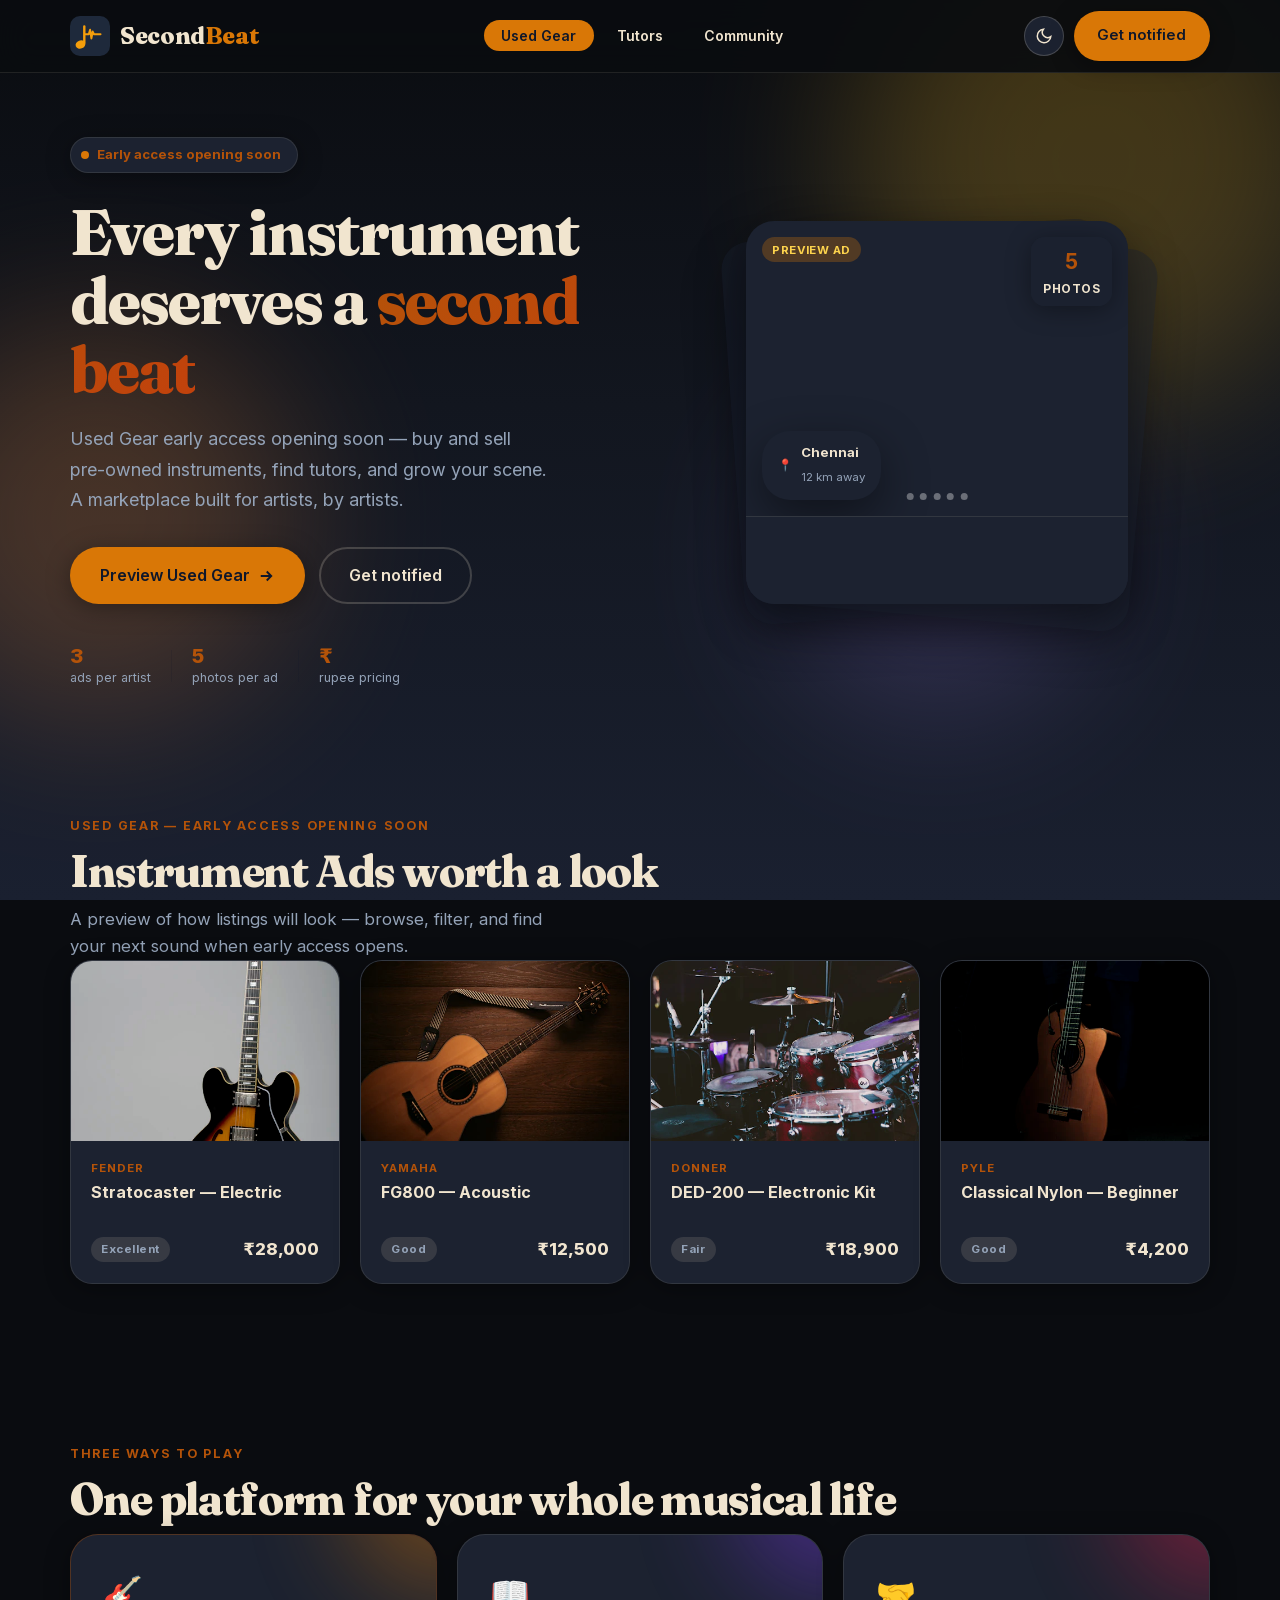
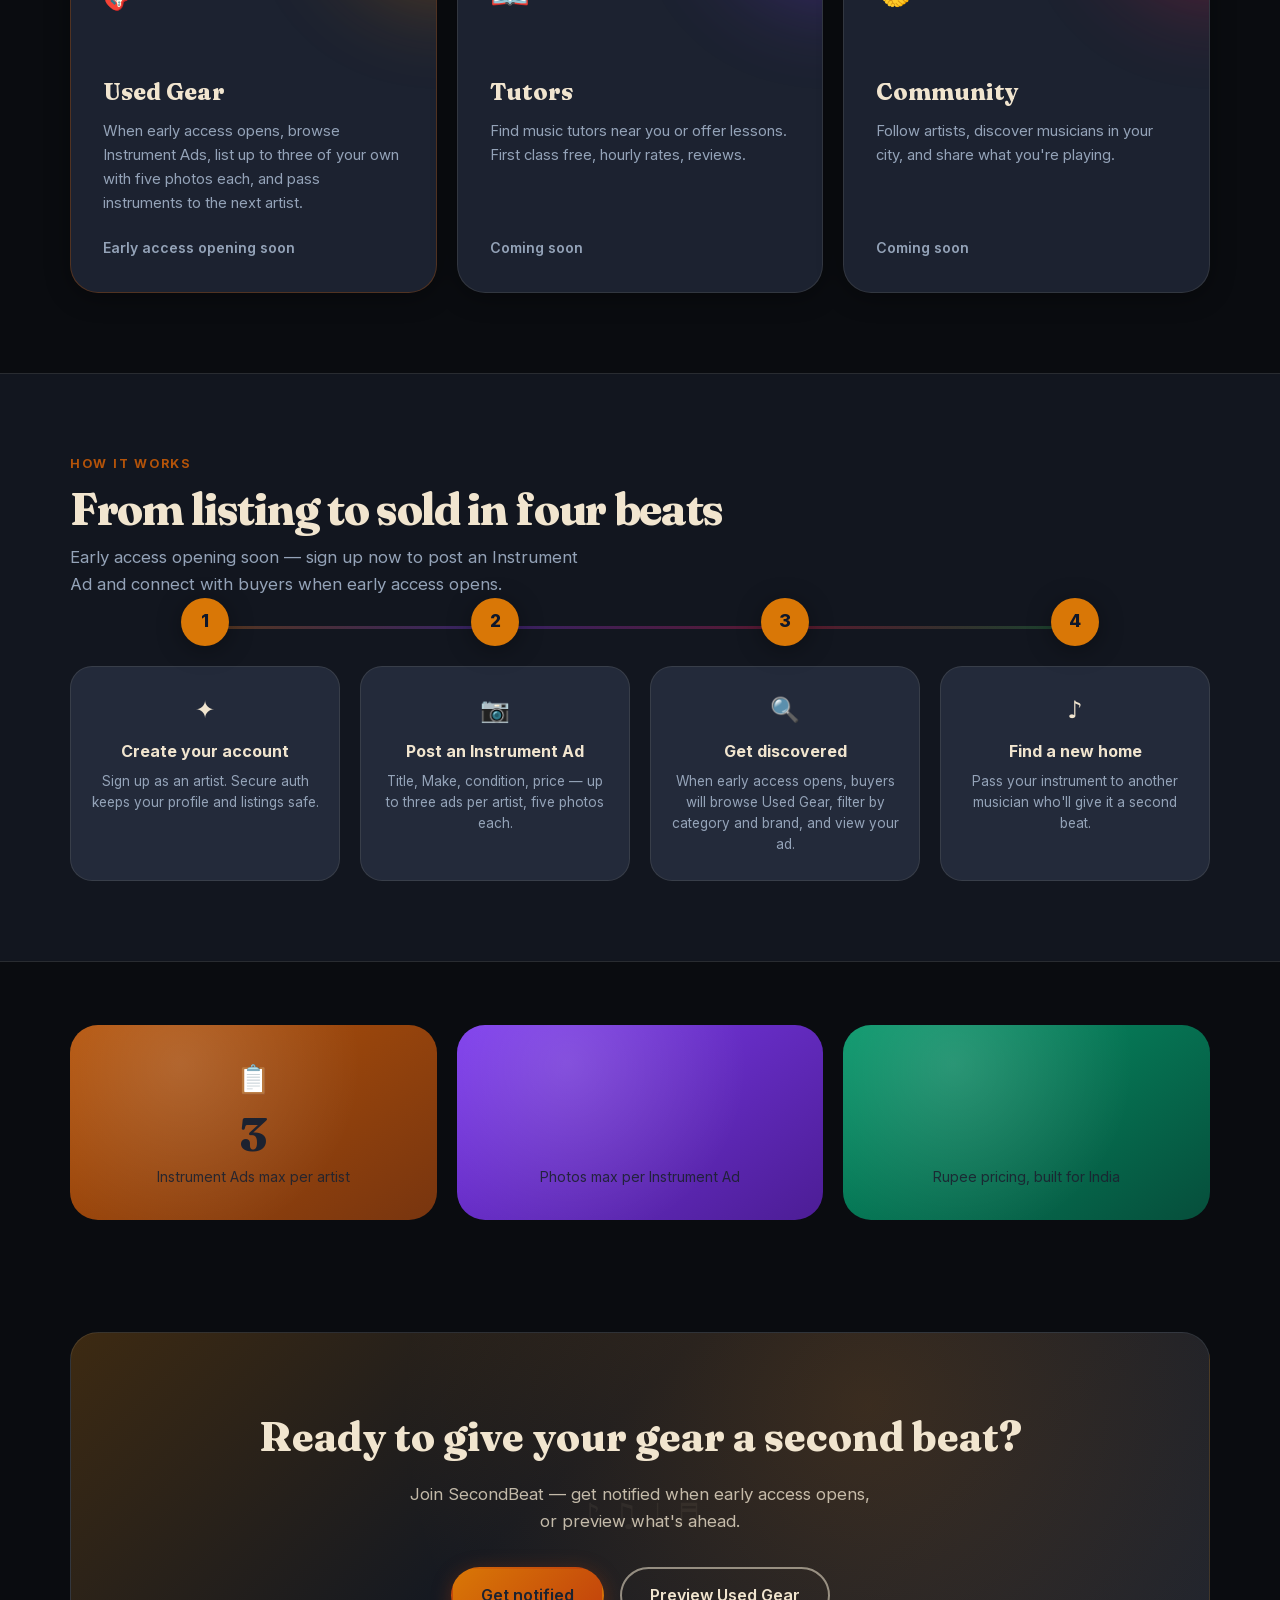
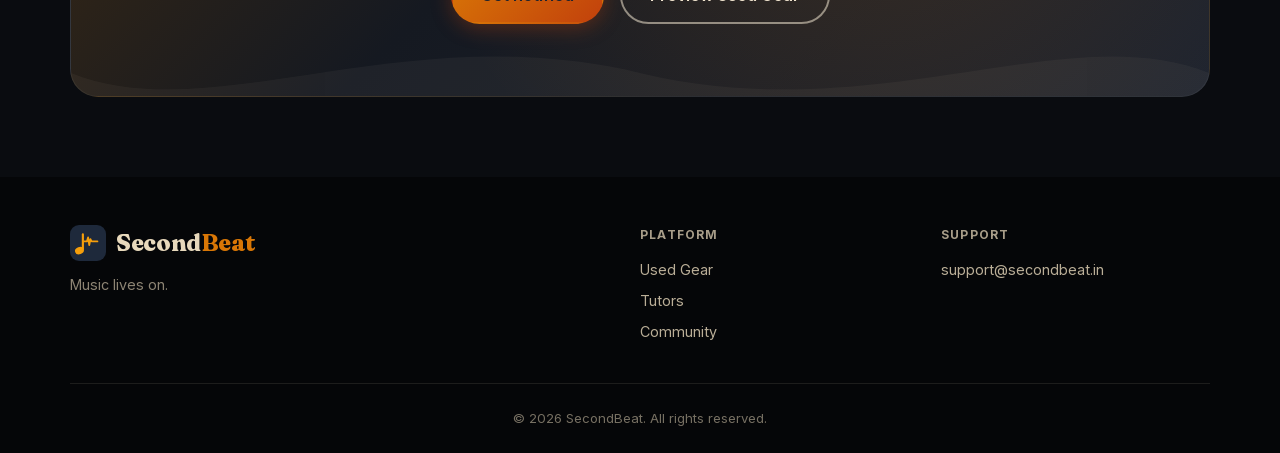
==== commit 7f4ef82d: "Fix hero location badge overlap and add SEO crawl files. Move the Chennai location chip into the pho" ====
--- a/index.html
+++ b/index.html
@@ -8,6 +8,7 @@
       content="SecondBeat — Used Gear early access opening soon. Buy and sell pre-owned instruments, find tutors, and connect with musicians across India."
     />
     <title>SecondBeat — Music lives on</title>
+    <link rel="canonical" href="https://secondbeat.in/" />
     <link rel="icon" href="assets/secondbeat-icon.svg" type="image/svg+xml" />
     <link rel="preload" href="fonts/inter-400.woff2" as="font" type="font/woff2" crossorigin />
     <link rel="preload" href="images/instruments/acoustic.webp" as="image" type="image/webp" />
@@ -120,6 +121,13 @@
                   <span class="hero-dot"></span>
                   <span class="hero-dot"></span>
                 </div>
+                <div class="hero-card hero-card-mini">
+                  <span class="mini-icon">📍</span>
+                  <div>
+                    <strong>Chennai</strong>
+                    <span>12 km away</span>
+                  </div>
+                </div>
               </div>
               <div class="hero-card-body">
                 <div class="hero-card-meta">
@@ -151,14 +159,6 @@
                   <span class="hero-card-price hero-price-4">₹32,000</span>
                   <span class="hero-card-price hero-price-5">₹4,200</span>
                 </div>
-              </div>
-            </div>
-
-            <div class="hero-card hero-card-mini">
-              <span class="mini-icon">📍</span>
-              <div>
-                <strong>Chennai</strong>
-                <span>12 km away</span>
               </div>
             </div>
           </div>
--- a/styles.min.css
+++ b/styles.min.css
@@ -1 +1 @@
-*,::after,::before{box-sizing:border-box;margin:0;padding:0}[data-theme=light]{--bg:#faf6ee;--bg-secondary:#f1e5cf;--bg-tertiary:#e8d9bc;--surface:#ffffff;--surface-muted:#fffdf8;--text:#0f172a;--text-muted:#475569;--text-inverse:#f1e5cf;--border:rgba(15, 23, 42, 0.08);--border-strong:rgba(15, 23, 42, 0.18);--nav-bg:rgba(250, 246, 238, 0.88);--shadow:0 4px 24px rgba(15, 23, 42, 0.07);--shadow-lg:0 16px 48px rgba(15, 23, 42, 0.12);--marquee-bg:#0f172a;--marquee-text:#f1e5cf;--how-bg:#ffffff;--cta-bg:linear-gradient(135deg, #1e293b 0%, #0f172a 50%, #1a0f08 100%);--cta-text:#f1e5cf;--cta-text-muted:rgba(241, 229, 207, 0.85);--blob-opacity:0.35;--chip-bg:rgba(255, 255, 255, 0.95);--chip-condition-bg:rgba(241, 229, 207, 0.9);--timeline-card-bg:var(--bg);--btn-primary-bg:#0f172a;--btn-primary-hover:#1e293b;--logo-color:#334155}[data-theme=dark]{--bg:#0a0c10;--bg-secondary:#12161f;--bg-tertiary:#1a2030;--surface:#1c2230;--surface-muted:#232a3a;--text:#f1e5cf;--text-muted:#94a3b8;--text-inverse:#0f172a;--border:rgba(241, 229, 207, 0.1);--border-strong:rgba(241, 229, 207, 0.2);--nav-bg:rgba(10, 12, 16, 0.92);--shadow:0 4px 24px rgba(0, 0, 0, 0.35);--shadow-lg:0 16px 48px rgba(0, 0, 0, 0.45);--marquee-bg:#050608;--marquee-text:#e8d9bc;--how-bg:#12161f;--cta-bg:linear-gradient(135deg, #3d2a12 0%, #151921 42%, #1e2430 100%);--cta-text:#f1e5cf;--cta-text-muted:rgba(241, 229, 207, 0.78);--blob-opacity:0.22;--chip-bg:rgba(28, 34, 48, 0.95);--chip-condition-bg:rgba(241, 229, 207, 0.12);--timeline-card-bg:var(--surface-muted);--btn-primary-bg:#d97706;--btn-primary-hover:#b45309;--logo-color:#f1e5cf}:root{--amber:#d97706;--amber-deep:#b45309;--terracotta:#c2410c;--violet:#7c3aed;--rose:#e11d48;--sage:#16a34a;--white:#ffffff;--radius:14px;--radius-lg:22px;--radius-xl:28px;--font:"Inter",system-ui,sans-serif;--display:"Fraunces",Georgia,serif;color-scheme:light dark}[data-theme=light]{color-scheme:light}[data-theme=dark]{color-scheme:dark}html{scroll-behavior:smooth;-webkit-text-size-adjust:100%;text-size-adjust:100%}body{font-family:var(--font);background:var(--bg);color:var(--text);line-height:1.6;-webkit-font-smoothing:antialiased;overflow-x:hidden;transition:background .35s ease,color .35s ease}img{max-width:100%;display:block}a{color:inherit;text-decoration:none}.container{width:min(1140px,92vw);margin-inline:auto;padding-inline:max(0px,env(safe-area-inset-left,0px)) max(0px,env(safe-area-inset-right,0px))}.page-bg{position:fixed;inset:0;z-index:-1;overflow:hidden;background:linear-gradient(180deg,var(--bg) 0,var(--bg-secondary) 45%,var(--bg-tertiary) 100%);transition:background .35s ease}.page-blob{position:absolute;border-radius:50%;filter:blur(80px);opacity:var(--blob-opacity)}.page-blob-1{width:500px;height:500px;background:#fbbf24;top:-10%;right:-5%;animation:blob-float 14s ease-in-out infinite}.page-blob-2{width:400px;height:400px;background:#fb923c;bottom:20%;left:-8%;animation:blob-float 18s ease-in-out infinite reverse}.page-blob-3{width:300px;height:300px;background:#a78bfa;top:45%;right:15%;animation:blob-float 12s ease-in-out infinite 3s}@keyframes blob-float{0%,100%{transform:translate(0,0) scale(1)}33%{transform:translate(30px,-20px) scale(1.05)}66%{transform:translate(-20px,15px) scale(.95)}}.reveal{animation:reveal-up .8s cubic-bezier(.22,1,.36,1) both}.reveal-delay{animation-delay:.15s}@keyframes reveal-up{from{opacity:0;transform:translateY(28px)}to{opacity:1;transform:translateY(0)}}.nav{position:sticky;top:0;z-index:100;background:var(--nav-bg);backdrop-filter:blur(16px);-webkit-backdrop-filter:blur(16px);border-bottom:1px solid var(--border);transition:background .35s ease,border-color .35s ease}.nav-inner{display:flex;align-items:center;justify-content:space-between;height:4.5rem}.logo{display:flex;align-items:center;gap:.65rem;flex-shrink:0;text-decoration:none}.logo-icon{width:2.5rem;height:2.5rem;flex-shrink:0;display:block}.logo-text{font-family:var(--display);font-size:1.45rem;font-weight:800;color:var(--text);letter-spacing:-.02em;line-height:1;white-space:nowrap}.logo-accent{color:var(--amber)}.logo-footer .logo-text{color:var(--marquee-text)}.logo-footer .logo-icon{width:2.25rem;height:2.25rem}.nav-links{display:flex;gap:.35rem;list-style:none}.nav-links a{padding:.45rem 1.1rem;border-radius:999px;font-weight:600;font-size:.88rem;transition:background .2s,color .2s}.nav-links a:hover{background:var(--border)}.nav-links a.active{background:var(--btn-primary-bg);color:var(--text-inverse)}.nav-cta{display:flex;align-items:center;gap:.6rem}.theme-toggle{display:flex;align-items:center;justify-content:center;width:2.5rem;height:2.5rem;border-radius:999px;border:1px solid var(--border-strong);background:var(--surface);color:var(--text);cursor:pointer;transition:background .2s,transform .15s,border-color .2s}.theme-toggle:hover{background:var(--bg-secondary);transform:scale(1.05)}.theme-toggle .icon-moon{display:none}[data-theme=dark] .theme-toggle .icon-sun{display:none}[data-theme=dark] .theme-toggle .icon-moon{display:block}.btn{display:inline-flex;align-items:center;justify-content:center;gap:.45rem;padding:.7rem 1.35rem;border-radius:999px;font-weight:600;font-size:.92rem;border:2px solid transparent;cursor:pointer;transition:all .2s ease;white-space:nowrap}.btn:active{transform:scale(.97)}.btn-lg{padding:.85rem 1.75rem;font-size:1rem}.btn-primary{background:var(--btn-primary-bg);color:var(--text-inverse);box-shadow:var(--shadow)}.btn-primary:hover{background:var(--btn-primary-hover);transform:translateY(-2px);box-shadow:var(--shadow-lg)}.btn-outline{background:0 0;border-color:var(--border-strong);color:var(--text)}.btn-outline:hover{border-color:var(--text);background:var(--surface)}.btn-ghost{background:0 0;color:var(--text-muted)}.btn-ghost:hover{color:var(--text);background:var(--border)}.btn-accent{background:linear-gradient(135deg,var(--amber) 0,var(--terracotta) 100%);color:var(--surface);box-shadow:0 4px 20px rgba(194,65,12,.35)}.btn-accent:hover{transform:translateY(-2px);box-shadow:0 8px 28px rgba(194,65,12,.4)}.btn-outline-light{background:0 0;border-color:rgba(241,229,207,.55);color:var(--cta-text)}.btn-outline-light:hover{background:var(--cta-text);color:var(--text);border-color:var(--cta-text)}.chip{display:inline-block;padding:.2rem .65rem;border-radius:999px;font-size:.72rem;font-weight:700;text-transform:uppercase;letter-spacing:.04em}.chip-live{background:#dcfce7;color:#166534;animation:chip-pulse 2.5s ease-in-out infinite}.chip-preview{background:rgba(217,119,6,.22);color:#92400e}[data-theme=dark] .chip-preview{background:rgba(217,119,6,.28);color:#fcd34d}.chip-condition{background:var(--chip-condition-bg);color:var(--text-muted);text-transform:capitalize}.chip-photos{position:absolute;top:1rem;right:1rem;z-index:3;background:var(--chip-bg);backdrop-filter:blur(8px);padding:.5rem .75rem;border-radius:var(--radius);box-shadow:var(--shadow);font-size:.75rem;text-align:center;color:var(--text)}.chip-photos strong{display:block;font-size:1.3rem;color:var(--amber-deep)}@keyframes chip-pulse{0%,100%{box-shadow:0 0 0 0 rgba(22,101,52,.3)}50%{box-shadow:0 0 0 6px rgba(22,101,52,0)}}.eyebrow{text-transform:uppercase;letter-spacing:.14em;font-size:.78rem;font-weight:700;color:var(--amber-deep);margin-bottom:.6rem}.section-head h2{font-family:var(--display);font-size:clamp(1.85rem, 3.5vw, 2.75rem);font-weight:800;letter-spacing:-.03em;line-height:1.15;margin-bottom:.6rem}.section-desc{color:var(--text-muted);max-width:32rem;font-size:1.05rem}.text-gradient{background:linear-gradient(135deg,var(--amber-deep) 0,var(--terracotta) 100%);-webkit-background-clip:text;-webkit-text-fill-color:transparent;background-clip:text}.hero{padding:4rem 0 3rem;position:relative;overflow-x:clip}.hero-grid{display:grid;grid-template-columns:minmax(0,1fr) minmax(0,1fr);gap:clamp(2rem,4vw,3rem);align-items:center}.hero-badge{display:inline-flex;align-items:center;gap:.5rem;padding:.4rem 1rem .4rem .65rem;background:var(--surface);border:1px solid var(--border);border-radius:999px;font-size:.82rem;font-weight:700;color:var(--amber-deep);margin-bottom:1.5rem;box-shadow:var(--shadow)}.pulse-dot{width:8px;height:8px;border-radius:50%;background:var(--amber);animation:pulse-dot 2s ease-in-out infinite}@keyframes pulse-dot{0%,100%{opacity:1;transform:scale(1)}50%{opacity:.5;transform:scale(1.3)}}.hero h1{font-family:var(--display);font-size:clamp(2.6rem, 5.5vw, 4rem);font-weight:800;line-height:1.08;letter-spacing:-.03em;margin-bottom:1.25rem}.hero-lead{font-size:1.12rem;color:var(--text-muted);max-width:30rem;margin-bottom:2rem;line-height:1.7}.hero-actions{display:flex;flex-wrap:wrap;gap:.85rem;margin-bottom:2.5rem}.hero-trust{display:flex;align-items:center;gap:1.25rem;flex-wrap:wrap}.trust-item{display:flex;flex-direction:column}.trust-item strong{font-size:1.25rem;font-weight:800;color:var(--amber-deep);line-height:1.2}.trust-item span{font-size:.78rem;color:var(--text-muted);font-weight:500}.trust-divider{width:1px;height:2rem;background:rgba(15,23,42,.12)}.hero-copy,.hero-visual{min-width:0}.hero-visual{position:relative;width:min(100%,clamp(240px,42vw,382.5px));max-width:100%;aspect-ratio:1;height:auto;margin-inline:auto;animation:hero-float 5s ease-in-out infinite}@keyframes hero-float{0%,100%{transform:translateY(0)}50%{transform:translateY(-12px)}}.hero-card{background:var(--surface);border-radius:var(--radius-xl);box-shadow:var(--shadow-lg);overflow:hidden}.hero-card-ghost{position:absolute;inset:0;z-index:0;opacity:.45}.hero-card-ghost-1{transform:rotate(5deg) translate(16px,12px)}.hero-card-ghost-2{transform:rotate(-4deg) translate(-14px,8px);background:var(--bg-tertiary)}.hero-card-main{position:relative;z-index:2;width:100%;height:100%;display:flex;flex-direction:column}.hero-card-image{position:relative;flex:1;display:flex;align-items:center;justify-content:center;min-height:250px;overflow:hidden}.hero-photo-stack{position:absolute;inset:0}.hero-photo{position:absolute;inset:0;opacity:0;animation:photo-fade 15s ease-in-out infinite}.hero-photo-1{animation-delay:0s}.hero-photo-2{animation-delay:3s}.hero-photo-3{animation-delay:6s}.hero-photo-4{animation-delay:9s}.hero-photo-5{animation-delay:12s}.hero-photo img{width:100%;height:100%;object-fit:cover;display:block}@keyframes photo-fade{0%,100%,16%{opacity:0}12%,4%{opacity:1}}.chip-live,.chip-preview{position:absolute;top:1rem;left:1rem;z-index:3}.hero-photo-dots{position:absolute;bottom:1rem;left:50%;transform:translateX(-50%);z-index:3;display:flex;gap:.4rem}.hero-dot{width:7px;height:7px;border-radius:50%;background:rgba(255,255,255,.35);animation:dot-active 15s ease-in-out infinite}.hero-dot:first-child{animation-delay:0s}.hero-dot:nth-child(2){animation-delay:3s}.hero-dot:nth-child(3){animation-delay:6s}.hero-dot:nth-child(4){animation-delay:9s}.hero-dot:nth-child(5){animation-delay:12s}@keyframes dot-active{0%,100%,16%{background:rgba(255,255,255,.35);transform:scale(1)}12%,4%{background:#fff;transform:scale(1.3)}}.hero-card-body{padding:1.1rem 1.4rem;display:flex;justify-content:space-between;align-items:center;border-top:1px solid var(--border);background:var(--surface)}.hero-card-meta{position:relative;flex:1;min-width:0;min-height:3.25rem}.hero-listing{position:absolute;inset:0;display:flex;flex-direction:column;gap:.3rem;justify-content:center;opacity:0;animation:photo-fade 15s ease-in-out infinite}.hero-listing-1{animation-delay:0s}.hero-listing-2{animation-delay:3s}.hero-listing-3{animation-delay:6s}.hero-listing-4{animation-delay:9s}.hero-listing-5{animation-delay:12s}.hero-card-title{font-weight:700;font-size:1.02rem;line-height:1.25}.hero-card-prices{position:relative;flex-shrink:0;min-width:5.5rem;min-height:1.5rem}.hero-card-price{position:absolute;inset:0;display:flex;align-items:center;justify-content:flex-end;font-weight:800;font-size:1.2rem;color:var(--amber-deep);opacity:0;animation:photo-fade 15s ease-in-out infinite}.hero-price-1{animation-delay:0s}.hero-price-2{animation-delay:3s}.hero-price-3{animation-delay:6s}.hero-price-4{animation-delay:9s}.hero-price-5{animation-delay:12s}.hero-card-mini{position:absolute;bottom:14%;left:-6%;z-index:3;display:flex;align-items:center;gap:.6rem;padding:.7rem 1rem;width:auto;animation:mini-bob 4s ease-in-out infinite .5s}@keyframes mini-bob{0%,100%{transform:translateY(0)}50%{transform:translateY(-6px)}}.mini-icon{font-size:1.1rem}.hero-card-mini strong{display:block;font-size:.82rem}.hero-card-mini span{font-size:.72rem;color:var(--text-muted)}.featured{padding:5rem 0;content-visibility:auto;contain-intrinsic-size:auto 600px}.listing-track{display:grid;grid-template-columns:repeat(4,minmax(0,1fr));gap:1.25rem;align-items:stretch}.listing-card{width:100%;min-width:0;scroll-snap-align:start;display:flex;flex-direction:column;background:var(--surface);border-radius:var(--radius-lg);overflow:hidden;box-shadow:var(--shadow);border:1px solid var(--border);transition:transform .25s ease,box-shadow .25s ease,background .35s ease;cursor:pointer}.listing-card:hover{transform:translateY(-8px) rotate(-1deg);box-shadow:var(--shadow-lg)}.listing-visual{height:180px;position:relative;overflow:hidden;background:var(--bg-tertiary)}.listing-visual img{width:100%;height:100%;object-fit:cover;display:block;transition:transform .4s ease}.listing-card:hover .listing-visual img{transform:scale(1.06)}.listing-body{flex:1;display:flex;flex-direction:column;padding:1.15rem 1.25rem 1.25rem;min-height:118px}.listing-make{font-size:.72rem;font-weight:700;text-transform:uppercase;letter-spacing:.08em;color:var(--amber-deep)}.listing-body h3{font-size:1rem;font-weight:700;margin:.3rem 0 .75rem;line-height:1.3;min-height:2.6em;overflow:hidden;display:-webkit-box;-webkit-line-clamp:2;-webkit-box-orient:vertical}.listing-footer{display:flex;justify-content:space-between;align-items:center;margin-top:auto}.listing-price{font-weight:800;color:var(--text);font-size:1.05rem}.pillars{padding:5rem 0;content-visibility:auto;contain-intrinsic-size:auto 500px}.bento{display:grid;grid-template-columns:repeat(3,minmax(0,1fr));gap:1.25rem;align-items:stretch}.bento-card{position:relative;display:flex;flex-direction:column;width:100%;min-width:0;padding:2rem;border-radius:var(--radius-xl);background:var(--surface);border:1px solid var(--border);box-shadow:var(--shadow);overflow:hidden;transition:transform .3s ease,box-shadow .3s ease,background .35s ease}.bento-card:hover{transform:translateY(-6px);box-shadow:var(--shadow-lg)}.bento-glow{position:absolute;top:-40%;right:-30%;width:200px;height:200px;border-radius:50%;filter:blur(50px);opacity:.4;transition:opacity .3s}.bento-card:hover .bento-glow{opacity:.65}.bento-gear .bento-glow{background:var(--amber)}.bento-tutors .bento-glow{background:var(--violet)}.bento-community .bento-glow{background:var(--rose)}.bento-gear{border-color:rgba(180,83,9,.35)}.bento-gear.live{background:linear-gradient(160deg,var(--surface) 55%,rgba(251,191,36,.14))}[data-theme=dark] .bento-gear.live{background:linear-gradient(160deg,var(--surface) 55%,rgba(217,119,6,.12))}.tag-soon{background:var(--bg-tertiary);color:var(--text-muted)}.bento-icon{font-size:2rem;margin-bottom:1rem;position:relative}.bento-tag{display:inline-block;padding:.25rem .7rem;border-radius:999px;font-size:.7rem;font-weight:700;text-transform:uppercase;letter-spacing:.06em;margin-bottom:.85rem;position:relative}.tag-live{background:#dcfce7;color:#166534}[data-theme=dark] .tag-live{background:rgba(22,101,52,.25);color:#86efac}.tag-soon{background:var(--bg-tertiary);color:var(--text-muted)}.bento-card h3{font-family:var(--display);font-size:1.45rem;font-weight:800;margin-bottom:.5rem;position:relative}.bento-card p{color:var(--text-muted);font-size:.92rem;line-height:1.65;position:relative;flex:1}.bento-footer{margin-top:auto;padding-top:1.25rem;min-height:2.75rem;display:flex;align-items:flex-end;position:relative}.bento-link{display:inline-block;font-weight:700;font-size:.88rem;color:var(--amber-deep);transition:gap .2s}.bento-link:hover{text-decoration:underline}.bento-link-muted{color:var(--text-muted);font-weight:600;cursor:default}.bento-link-muted:hover{text-decoration:none}.how{padding:5rem 0;background:var(--how-bg);border-block:1px solid var(--border);transition:background .35s ease;content-visibility:auto;contain-intrinsic-size:auto 500px}.timeline{display:grid;grid-template-columns:repeat(4,minmax(0,1fr));gap:1.25rem;position:relative;align-items:stretch}.timeline::before{content:"";position:absolute;top:1.75rem;left:10%;right:10%;height:3px;background:linear-gradient(90deg,var(--amber),var(--violet),var(--rose),var(--sage));border-radius:999px;opacity:.35}.timeline-step{display:flex;flex-direction:column;align-items:center;text-align:center;position:relative;height:100%}.timeline-node{width:3rem;height:3rem;border-radius:50%;background:var(--btn-primary-bg);color:var(--text-inverse);font-weight:800;font-size:1.1rem;display:flex;align-items:center;justify-content:center;margin-bottom:1.25rem;position:relative;z-index:1;box-shadow:var(--shadow);transition:transform .3s ease,background .35s ease}.timeline-step:hover .timeline-node{transform:scale(1.12)}.timeline-card{background:var(--timeline-card-bg);border-radius:var(--radius-lg);padding:1.5rem 1.25rem;border:1px solid var(--border);transition:background .3s,transform .3s;flex:1;width:100%;display:flex;flex-direction:column}.timeline-step:hover .timeline-card{background:var(--surface);transform:translateY(-4px);box-shadow:var(--shadow)}.timeline-icon{font-size:1.5rem;display:block;margin-bottom:.65rem}.timeline-card h3{font-size:1rem;font-weight:700;margin-bottom:.4rem}.timeline-card p{font-size:.85rem;color:var(--text-muted);line-height:1.55;flex:1}.stats{padding:4rem 0 5rem}.stats-grid{display:grid;grid-template-columns:repeat(3,minmax(0,1fr));gap:1.25rem;align-items:stretch}.stat-tile{padding:2rem 1.5rem;border-radius:var(--radius-xl);text-align:center;color:var(--surface);transition:transform .3s ease;position:relative;overflow:hidden;display:flex;flex-direction:column;align-items:center;justify-content:center;min-height:180px}.stat-tile:hover{transform:translateY(-6px) scale(1.02)}.stat-tile::before{content:"";position:absolute;inset:0;background:radial-gradient(circle at 30% 20%,rgba(255,255,255,.15),transparent 60%)}.stat-tile-1{background:linear-gradient(145deg,#b45309,#78350f)}.stat-tile-2{background:linear-gradient(145deg,#7c3aed,#4c1d95)}.stat-tile-3{background:linear-gradient(145deg,#059669,#064e3b)}.stat-icon{font-size:1.75rem;display:block;margin-bottom:.5rem;position:relative}.stat-value{font-family:var(--display);font-size:3rem;font-weight:800;line-height:1;position:relative}.stat-label{font-size:.88rem;opacity:.9;margin-top:.5rem;position:relative}.cta{padding:2rem 0 5rem}.cta-box{background:var(--cta-bg);color:var(--cta-text);border-radius:var(--radius-xl);padding:4.5rem 3rem;text-align:center;position:relative;overflow:hidden;border:1px solid var(--border)}.cta-box::after{content:"";position:absolute;inset:0;background:radial-gradient(circle at 70% 20%,rgba(217,119,6,.18),transparent 55%);pointer-events:none}.cta-wave{position:absolute;bottom:0;left:0;right:0;height:80px;opacity:.6}.cta-notes{position:absolute;inset:0;display:flex;align-items:center;justify-content:space-around;font-size:2rem;opacity:.06;pointer-events:none;animation:notes-drift 20s linear infinite}@keyframes notes-drift{from{transform:translateX(-5%)}to{transform:translateX(5%)}}.cta-box h2{font-family:var(--display);font-size:clamp(1.85rem, 3.5vw, 2.5rem);font-weight:800;margin-bottom:.75rem;position:relative;z-index:1;color:var(--cta-text)}.cta-box p{color:var(--cta-text-muted);max-width:30rem;margin:0 auto 2rem;font-size:1.05rem;position:relative;z-index:1}.cta-actions{display:flex;justify-content:center;flex-wrap:wrap;gap:1rem;position:relative;z-index:1}.footer{background:var(--marquee-bg);color:var(--marquee-text);padding:3rem 0 0;transition:background .35s ease}.footer-grid{display:grid;grid-template-columns:2fr 1fr 1fr;gap:2rem;padding-bottom:2.5rem;border-bottom:1px solid rgba(241,229,207,.1)}.footer-brand p{opacity:.6;font-size:.9rem;margin-top:.75rem}.footer-links{display:flex;flex-direction:column;gap:.5rem}.footer-label{font-size:.75rem;font-weight:700;text-transform:uppercase;letter-spacing:.1em;opacity:.72;margin-bottom:.35rem;color:var(--marquee-text)}.footer-links a{font-size:.9rem;opacity:.8;transition:opacity .2s}.footer-links a:hover{opacity:1}.footer-bottom{padding:1.5rem 0;text-align:center;font-size:.82rem;opacity:.5}@media (prefers-reduced-motion:reduce){*,::after,::before{animation-duration:0s!important;animation-iteration-count:1!important;transition-duration:0s!important}.hero-photo-1{opacity:1}.hero-listing-1,.hero-price-1{opacity:1}}@media (max-width:1200px){.listing-track{grid-template-columns:repeat(3,minmax(0,1fr))}}@media (max-width:1024px){.hero-grid{grid-template-columns:1fr;text-align:center}.hero-copy{display:flex;flex-direction:column;align-items:center}.hero-lead{margin-inline:auto}.hero-actions{justify-content:center}.hero-trust{justify-content:center}.hero-visual{width:min(100%,clamp(260px,72vw,382.5px));margin-top:2rem}.bento{grid-template-columns:repeat(2,minmax(0,1fr))}.bento-community{grid-column:1/-1}.timeline{grid-template-columns:repeat(2,minmax(0,1fr))}.timeline::before{display:none}}@media (max-width:960px){.nav-inner{gap:.75rem;height:auto;min-height:4.5rem;padding-block:0.65rem;flex-wrap:wrap}.nav-links{display:flex;order:3;flex:1 1 100%;justify-content:center;gap:.25rem;overflow-x:auto;-webkit-overflow-scrolling:touch;scrollbar-width:none;padding-bottom:.15rem}.nav-links::-webkit-scrollbar{display:none}.nav-links a{flex-shrink:0;padding:.4rem .85rem;font-size:.82rem}.stats-grid{grid-template-columns:repeat(3,minmax(0,1fr))}.stat-value{font-size:clamp(2rem, 6vw, 3rem)}.footer-grid{grid-template-columns:1fr 1fr;text-align:left}.footer-brand{grid-column:1/-1;text-align:center}}@media (max-width:768px){.featured,.hero,.how,.pillars{padding-block:3.5rem}.stats{padding:3rem 0 3.5rem}.hero h1{font-size:clamp(2rem, 8vw, 2.75rem)}.hero-lead{font-size:1rem}.hero-visual{width:min(100%,clamp(240px,85vw,340px))}.hero-card-mini{left:0;right:auto;bottom:12%;max-width:calc(100% - 1rem)}.hero-card-body{padding:1rem 1.1rem;gap:.5rem}.hero-card-image{min-height:clamp(180px,45vw,250px)}.listing-track{grid-template-columns:repeat(2,minmax(0,1fr));gap:1rem}.bento{grid-template-columns:1fr}.bento-community{grid-column:auto}.stats-grid{grid-template-columns:1fr;gap:1rem}.stat-tile{min-height:150px;padding:1.5rem 1.25rem}.footer-grid{grid-template-columns:1fr;text-align:center}.footer-links{align-items:center}.section-desc{margin-inline:auto;text-align:center}}@media (max-width:560px){.page-blob-1{width:min(500px,120vw)}.page-blob-2{width:min(400px,100vw)}.page-blob-3{width:min(300px,80vw)}.container{width:min(1140px,94vw)}.nav-cta .btn-ghost{display:none}.nav-cta .btn-primary{padding:.6rem 1rem;font-size:.85rem}.logo-text{font-size:1.2rem}.listing-track{grid-template-columns:1fr}.timeline{grid-template-columns:1fr;gap:1rem}.cta-box{padding:2.5rem 1.25rem}.cta-actions{flex-direction:column;align-items:stretch}.cta-actions .btn{width:100%}.trust-divider{display:none}.hero-trust{gap:1rem;justify-content:space-evenly;width:100%}.hero-actions{flex-direction:column;align-items:stretch;width:100%;max-width:20rem;margin-inline:auto}.hero-actions .btn{width:100%}.hero-visual{width:min(100%,clamp(220px,88vw,306px))}.hero-card-ghost-1{transform:rotate(5deg) translate(8px,8px)}.hero-card-ghost-2{transform:rotate(-4deg) translate(-8px,6px)}.chip-photos{top:.65rem;right:.65rem;padding:.35rem .55rem;font-size:.65rem}.chip-photos strong{font-size:1.1rem}.chip-live{top:.65rem;left:.65rem;font-size:.65rem}.bento-card{padding:1.5rem}.listing-visual{height:clamp(160px,42vw,200px)}}@media (max-width:380px){.hero-card-body{flex-direction:column;align-items:flex-start}.hero-card-price{font-size:1.1rem}.nav-links a{padding:.35rem .7rem;font-size:.78rem}}+*,::after,::before{box-sizing:border-box;margin:0;padding:0}[data-theme=light]{--bg:#faf6ee;--bg-secondary:#f1e5cf;--bg-tertiary:#e8d9bc;--surface:#ffffff;--surface-muted:#fffdf8;--text:#0f172a;--text-muted:#475569;--text-inverse:#f1e5cf;--border:rgba(15, 23, 42, 0.08);--border-strong:rgba(15, 23, 42, 0.18);--nav-bg:rgba(250, 246, 238, 0.88);--shadow:0 4px 24px rgba(15, 23, 42, 0.07);--shadow-lg:0 16px 48px rgba(15, 23, 42, 0.12);--marquee-bg:#0f172a;--marquee-text:#f1e5cf;--how-bg:#ffffff;--cta-bg:linear-gradient(135deg, #1e293b 0%, #0f172a 50%, #1a0f08 100%);--cta-text:#f1e5cf;--cta-text-muted:rgba(241, 229, 207, 0.85);--blob-opacity:0.35;--chip-bg:rgba(255, 255, 255, 0.95);--chip-condition-bg:rgba(241, 229, 207, 0.9);--timeline-card-bg:var(--bg);--btn-primary-bg:#0f172a;--btn-primary-hover:#1e293b;--logo-color:#334155}[data-theme=dark]{--bg:#0a0c10;--bg-secondary:#12161f;--bg-tertiary:#1a2030;--surface:#1c2230;--surface-muted:#232a3a;--text:#f1e5cf;--text-muted:#94a3b8;--text-inverse:#0f172a;--border:rgba(241, 229, 207, 0.1);--border-strong:rgba(241, 229, 207, 0.2);--nav-bg:rgba(10, 12, 16, 0.92);--shadow:0 4px 24px rgba(0, 0, 0, 0.35);--shadow-lg:0 16px 48px rgba(0, 0, 0, 0.45);--marquee-bg:#050608;--marquee-text:#e8d9bc;--how-bg:#12161f;--cta-bg:linear-gradient(135deg, #3d2a12 0%, #151921 42%, #1e2430 100%);--cta-text:#f1e5cf;--cta-text-muted:rgba(241, 229, 207, 0.78);--blob-opacity:0.22;--chip-bg:rgba(28, 34, 48, 0.95);--chip-condition-bg:rgba(241, 229, 207, 0.12);--timeline-card-bg:var(--surface-muted);--btn-primary-bg:#d97706;--btn-primary-hover:#b45309;--logo-color:#f1e5cf}:root{--amber:#d97706;--amber-deep:#b45309;--terracotta:#c2410c;--violet:#7c3aed;--rose:#e11d48;--sage:#16a34a;--white:#ffffff;--radius:14px;--radius-lg:22px;--radius-xl:28px;--font:"Inter",system-ui,sans-serif;--display:"Fraunces",Georgia,serif;color-scheme:light dark}[data-theme=light]{color-scheme:light}[data-theme=dark]{color-scheme:dark}html{scroll-behavior:smooth;-webkit-text-size-adjust:100%;text-size-adjust:100%}body{font-family:var(--font);background:var(--bg);color:var(--text);line-height:1.6;-webkit-font-smoothing:antialiased;overflow-x:hidden;transition:background .35s ease,color .35s ease}img{max-width:100%;display:block}a{color:inherit;text-decoration:none}.container{width:min(1140px,92vw);margin-inline:auto;padding-inline:max(0px,env(safe-area-inset-left,0px)) max(0px,env(safe-area-inset-right,0px))}.page-bg{position:fixed;inset:0;z-index:-1;overflow:hidden;background:linear-gradient(180deg,var(--bg) 0,var(--bg-secondary) 45%,var(--bg-tertiary) 100%);transition:background .35s ease}.page-blob{position:absolute;border-radius:50%;filter:blur(80px);opacity:var(--blob-opacity)}.page-blob-1{width:500px;height:500px;background:#fbbf24;top:-10%;right:-5%;animation:blob-float 14s ease-in-out infinite}.page-blob-2{width:400px;height:400px;background:#fb923c;bottom:20%;left:-8%;animation:blob-float 18s ease-in-out infinite reverse}.page-blob-3{width:300px;height:300px;background:#a78bfa;top:45%;right:15%;animation:blob-float 12s ease-in-out infinite 3s}@keyframes blob-float{0%,100%{transform:translate(0,0) scale(1)}33%{transform:translate(30px,-20px) scale(1.05)}66%{transform:translate(-20px,15px) scale(.95)}}.reveal{animation:reveal-up .8s cubic-bezier(.22,1,.36,1) both}.reveal-delay{animation-delay:.15s}@keyframes reveal-up{from{opacity:0;transform:translateY(28px)}to{opacity:1;transform:translateY(0)}}.nav{position:sticky;top:0;z-index:100;background:var(--nav-bg);backdrop-filter:blur(16px);-webkit-backdrop-filter:blur(16px);border-bottom:1px solid var(--border);transition:background .35s ease,border-color .35s ease}.nav-inner{display:flex;align-items:center;justify-content:space-between;height:4.5rem}.logo{display:flex;align-items:center;gap:.65rem;flex-shrink:0;text-decoration:none}.logo-icon{width:2.5rem;height:2.5rem;flex-shrink:0;display:block}.logo-text{font-family:var(--display);font-size:1.45rem;font-weight:800;color:var(--text);letter-spacing:-.02em;line-height:1;white-space:nowrap}.logo-accent{color:var(--amber)}.logo-footer .logo-text{color:var(--marquee-text)}.logo-footer .logo-icon{width:2.25rem;height:2.25rem}.nav-links{display:flex;gap:.35rem;list-style:none}.nav-links a{padding:.45rem 1.1rem;border-radius:999px;font-weight:600;font-size:.88rem;transition:background .2s,color .2s}.nav-links a:hover{background:var(--border)}.nav-links a.active{background:var(--btn-primary-bg);color:var(--text-inverse)}.nav-cta{display:flex;align-items:center;gap:.6rem}.theme-toggle{display:flex;align-items:center;justify-content:center;width:2.5rem;height:2.5rem;border-radius:999px;border:1px solid var(--border-strong);background:var(--surface);color:var(--text);cursor:pointer;transition:background .2s,transform .15s,border-color .2s}.theme-toggle:hover{background:var(--bg-secondary);transform:scale(1.05)}.theme-toggle .icon-moon{display:none}[data-theme=dark] .theme-toggle .icon-sun{display:none}[data-theme=dark] .theme-toggle .icon-moon{display:block}.btn{display:inline-flex;align-items:center;justify-content:center;gap:.45rem;padding:.7rem 1.35rem;border-radius:999px;font-weight:600;font-size:.92rem;border:2px solid transparent;cursor:pointer;transition:all .2s ease;white-space:nowrap}.btn:active{transform:scale(.97)}.btn-lg{padding:.85rem 1.75rem;font-size:1rem}.btn-primary{background:var(--btn-primary-bg);color:var(--text-inverse);box-shadow:var(--shadow)}.btn-primary:hover{background:var(--btn-primary-hover);transform:translateY(-2px);box-shadow:var(--shadow-lg)}.btn-outline{background:0 0;border-color:var(--border-strong);color:var(--text)}.btn-outline:hover{border-color:var(--text);background:var(--surface)}.btn-ghost{background:0 0;color:var(--text-muted)}.btn-ghost:hover{color:var(--text);background:var(--border)}.btn-accent{background:linear-gradient(135deg,var(--amber) 0,var(--terracotta) 100%);color:var(--surface);box-shadow:0 4px 20px rgba(194,65,12,.35)}.btn-accent:hover{transform:translateY(-2px);box-shadow:0 8px 28px rgba(194,65,12,.4)}.btn-outline-light{background:0 0;border-color:rgba(241,229,207,.55);color:var(--cta-text)}.btn-outline-light:hover{background:var(--cta-text);color:var(--text);border-color:var(--cta-text)}.chip{display:inline-block;padding:.2rem .65rem;border-radius:999px;font-size:.72rem;font-weight:700;text-transform:uppercase;letter-spacing:.04em}.chip-live{background:#dcfce7;color:#166534;animation:chip-pulse 2.5s ease-in-out infinite}.chip-preview{background:rgba(217,119,6,.22);color:#92400e}[data-theme=dark] .chip-preview{background:rgba(217,119,6,.28);color:#fcd34d}.chip-condition{background:var(--chip-condition-bg);color:var(--text-muted);text-transform:capitalize}.chip-photos{position:absolute;top:1rem;right:1rem;z-index:3;background:var(--chip-bg);backdrop-filter:blur(8px);padding:.5rem .75rem;border-radius:var(--radius);box-shadow:var(--shadow);font-size:.75rem;text-align:center;color:var(--text)}.chip-photos strong{display:block;font-size:1.3rem;color:var(--amber-deep)}@keyframes chip-pulse{0%,100%{box-shadow:0 0 0 0 rgba(22,101,52,.3)}50%{box-shadow:0 0 0 6px rgba(22,101,52,0)}}.eyebrow{text-transform:uppercase;letter-spacing:.14em;font-size:.78rem;font-weight:700;color:var(--amber-deep);margin-bottom:.6rem}.section-head h2{font-family:var(--display);font-size:clamp(1.85rem, 3.5vw, 2.75rem);font-weight:800;letter-spacing:-.03em;line-height:1.15;margin-bottom:.6rem}.section-desc{color:var(--text-muted);max-width:32rem;font-size:1.05rem}.text-gradient{background:linear-gradient(135deg,var(--amber-deep) 0,var(--terracotta) 100%);-webkit-background-clip:text;-webkit-text-fill-color:transparent;background-clip:text}.hero{padding:4rem 0 3rem;position:relative;overflow-x:clip}.hero-grid{display:grid;grid-template-columns:minmax(0,1fr) minmax(0,1fr);gap:clamp(2rem,4vw,3rem);align-items:center}.hero-badge{display:inline-flex;align-items:center;gap:.5rem;padding:.4rem 1rem .4rem .65rem;background:var(--surface);border:1px solid var(--border);border-radius:999px;font-size:.82rem;font-weight:700;color:var(--amber-deep);margin-bottom:1.5rem;box-shadow:var(--shadow)}.pulse-dot{width:8px;height:8px;border-radius:50%;background:var(--amber);animation:pulse-dot 2s ease-in-out infinite}@keyframes pulse-dot{0%,100%{opacity:1;transform:scale(1)}50%{opacity:.5;transform:scale(1.3)}}.hero h1{font-family:var(--display);font-size:clamp(2.6rem, 5.5vw, 4rem);font-weight:800;line-height:1.08;letter-spacing:-.03em;margin-bottom:1.25rem}.hero-lead{font-size:1.12rem;color:var(--text-muted);max-width:30rem;margin-bottom:2rem;line-height:1.7}.hero-actions{display:flex;flex-wrap:wrap;gap:.85rem;margin-bottom:2.5rem}.hero-trust{display:flex;align-items:center;gap:1.25rem;flex-wrap:wrap}.trust-item{display:flex;flex-direction:column}.trust-item strong{font-size:1.25rem;font-weight:800;color:var(--amber-deep);line-height:1.2}.trust-item span{font-size:.78rem;color:var(--text-muted);font-weight:500}.trust-divider{width:1px;height:2rem;background:rgba(15,23,42,.12)}.hero-copy,.hero-visual{min-width:0}.hero-visual{position:relative;width:min(100%,clamp(240px,42vw,382.5px));max-width:100%;aspect-ratio:1;height:auto;margin-inline:auto;animation:hero-float 5s ease-in-out infinite}@keyframes hero-float{0%,100%{transform:translateY(0)}50%{transform:translateY(-12px)}}.hero-card{background:var(--surface);border-radius:var(--radius-xl);box-shadow:var(--shadow-lg);overflow:hidden}.hero-card-ghost{position:absolute;inset:0;z-index:0;opacity:.45}.hero-card-ghost-1{transform:rotate(5deg) translate(16px,12px)}.hero-card-ghost-2{transform:rotate(-4deg) translate(-14px,8px);background:var(--bg-tertiary)}.hero-card-main{position:relative;z-index:2;width:100%;height:100%;display:flex;flex-direction:column}.hero-card-image{position:relative;flex:1;display:flex;align-items:center;justify-content:center;min-height:250px;overflow:hidden}.hero-photo-stack{position:absolute;inset:0}.hero-photo{position:absolute;inset:0;opacity:0;animation:photo-fade 15s ease-in-out infinite}.hero-photo-1{animation-delay:0s}.hero-photo-2{animation-delay:3s}.hero-photo-3{animation-delay:6s}.hero-photo-4{animation-delay:9s}.hero-photo-5{animation-delay:12s}.hero-photo img{width:100%;height:100%;object-fit:cover;display:block}@keyframes photo-fade{0%,100%,16%{opacity:0}12%,4%{opacity:1}}.chip-live,.chip-preview{position:absolute;top:1rem;left:1rem;z-index:3}.hero-photo-dots{position:absolute;bottom:1rem;left:50%;transform:translateX(-50%);z-index:3;display:flex;gap:.4rem}.hero-dot{width:7px;height:7px;border-radius:50%;background:rgba(255,255,255,.35);animation:dot-active 15s ease-in-out infinite}.hero-dot:first-child{animation-delay:0s}.hero-dot:nth-child(2){animation-delay:3s}.hero-dot:nth-child(3){animation-delay:6s}.hero-dot:nth-child(4){animation-delay:9s}.hero-dot:nth-child(5){animation-delay:12s}@keyframes dot-active{0%,100%,16%{background:rgba(255,255,255,.35);transform:scale(1)}12%,4%{background:#fff;transform:scale(1.3)}}.hero-card-body{padding:1.1rem 1.4rem;display:flex;justify-content:space-between;align-items:center;border-top:1px solid var(--border);background:var(--surface)}.hero-card-meta{position:relative;flex:1;min-width:0;min-height:3.25rem}.hero-listing{position:absolute;inset:0;display:flex;flex-direction:column;gap:.3rem;justify-content:center;opacity:0;animation:photo-fade 15s ease-in-out infinite}.hero-listing-1{animation-delay:0s}.hero-listing-2{animation-delay:3s}.hero-listing-3{animation-delay:6s}.hero-listing-4{animation-delay:9s}.hero-listing-5{animation-delay:12s}.hero-card-title{font-weight:700;font-size:1.02rem;line-height:1.25}.hero-card-prices{position:relative;flex-shrink:0;min-width:5.5rem;min-height:1.5rem}.hero-card-price{position:absolute;inset:0;display:flex;align-items:center;justify-content:flex-end;font-weight:800;font-size:1.2rem;color:var(--amber-deep);opacity:0;animation:photo-fade 15s ease-in-out infinite}.hero-price-1{animation-delay:0s}.hero-price-2{animation-delay:3s}.hero-price-3{animation-delay:6s}.hero-price-4{animation-delay:9s}.hero-price-5{animation-delay:12s}.hero-card-mini{position:absolute;bottom:1rem;left:1rem;z-index:4;display:flex;align-items:center;gap:.6rem;padding:.7rem 1rem;width:auto;max-width:calc(100% - 2rem);animation:mini-bob 4s ease-in-out infinite .5s}@keyframes mini-bob{0%,100%{transform:translateY(0)}50%{transform:translateY(-6px)}}.mini-icon{font-size:1.1rem}.hero-card-mini strong{display:block;font-size:.82rem}.hero-card-mini span{font-size:.72rem;color:var(--text-muted)}.featured{padding:5rem 0;content-visibility:auto;contain-intrinsic-size:auto 600px}.listing-track{display:grid;grid-template-columns:repeat(4,minmax(0,1fr));gap:1.25rem;align-items:stretch}.listing-card{width:100%;min-width:0;scroll-snap-align:start;display:flex;flex-direction:column;background:var(--surface);border-radius:var(--radius-lg);overflow:hidden;box-shadow:var(--shadow);border:1px solid var(--border);transition:transform .25s ease,box-shadow .25s ease,background .35s ease;cursor:pointer}.listing-card:hover{transform:translateY(-8px) rotate(-1deg);box-shadow:var(--shadow-lg)}.listing-visual{height:180px;position:relative;overflow:hidden;background:var(--bg-tertiary)}.listing-visual img{width:100%;height:100%;object-fit:cover;display:block;transition:transform .4s ease}.listing-card:hover .listing-visual img{transform:scale(1.06)}.listing-body{flex:1;display:flex;flex-direction:column;padding:1.15rem 1.25rem 1.25rem;min-height:118px}.listing-make{font-size:.72rem;font-weight:700;text-transform:uppercase;letter-spacing:.08em;color:var(--amber-deep)}.listing-body h3{font-size:1rem;font-weight:700;margin:.3rem 0 .75rem;line-height:1.3;min-height:2.6em;overflow:hidden;display:-webkit-box;-webkit-line-clamp:2;-webkit-box-orient:vertical}.listing-footer{display:flex;justify-content:space-between;align-items:center;margin-top:auto}.listing-price{font-weight:800;color:var(--text);font-size:1.05rem}.pillars{padding:5rem 0;content-visibility:auto;contain-intrinsic-size:auto 500px}.bento{display:grid;grid-template-columns:repeat(3,minmax(0,1fr));gap:1.25rem;align-items:stretch}.bento-card{position:relative;display:flex;flex-direction:column;width:100%;min-width:0;padding:2rem;border-radius:var(--radius-xl);background:var(--surface);border:1px solid var(--border);box-shadow:var(--shadow);overflow:hidden;transition:transform .3s ease,box-shadow .3s ease,background .35s ease}.bento-card:hover{transform:translateY(-6px);box-shadow:var(--shadow-lg)}.bento-glow{position:absolute;top:-40%;right:-30%;width:200px;height:200px;border-radius:50%;filter:blur(50px);opacity:.4;transition:opacity .3s}.bento-card:hover .bento-glow{opacity:.65}.bento-gear .bento-glow{background:var(--amber)}.bento-tutors .bento-glow{background:var(--violet)}.bento-community .bento-glow{background:var(--rose)}.bento-gear{border-color:rgba(180,83,9,.35)}.bento-gear.live{background:linear-gradient(160deg,var(--surface) 55%,rgba(251,191,36,.14))}[data-theme=dark] .bento-gear.live{background:linear-gradient(160deg,var(--surface) 55%,rgba(217,119,6,.12))}.tag-soon{background:var(--bg-tertiary);color:var(--text-muted)}.bento-icon{font-size:2rem;margin-bottom:1rem;position:relative}.bento-tag{display:inline-block;padding:.25rem .7rem;border-radius:999px;font-size:.7rem;font-weight:700;text-transform:uppercase;letter-spacing:.06em;margin-bottom:.85rem;position:relative}.tag-live{background:#dcfce7;color:#166534}[data-theme=dark] .tag-live{background:rgba(22,101,52,.25);color:#86efac}.tag-soon{background:var(--bg-tertiary);color:var(--text-muted)}.bento-card h3{font-family:var(--display);font-size:1.45rem;font-weight:800;margin-bottom:.5rem;position:relative}.bento-card p{color:var(--text-muted);font-size:.92rem;line-height:1.65;position:relative;flex:1}.bento-footer{margin-top:auto;padding-top:1.25rem;min-height:2.75rem;display:flex;align-items:flex-end;position:relative}.bento-link{display:inline-block;font-weight:700;font-size:.88rem;color:var(--amber-deep);transition:gap .2s}.bento-link:hover{text-decoration:underline}.bento-link-muted{color:var(--text-muted);font-weight:600;cursor:default}.bento-link-muted:hover{text-decoration:none}.how{padding:5rem 0;background:var(--how-bg);border-block:1px solid var(--border);transition:background .35s ease;content-visibility:auto;contain-intrinsic-size:auto 500px}.timeline{display:grid;grid-template-columns:repeat(4,minmax(0,1fr));gap:1.25rem;position:relative;align-items:stretch}.timeline::before{content:"";position:absolute;top:1.75rem;left:10%;right:10%;height:3px;background:linear-gradient(90deg,var(--amber),var(--violet),var(--rose),var(--sage));border-radius:999px;opacity:.35}.timeline-step{display:flex;flex-direction:column;align-items:center;text-align:center;position:relative;height:100%}.timeline-node{width:3rem;height:3rem;border-radius:50%;background:var(--btn-primary-bg);color:var(--text-inverse);font-weight:800;font-size:1.1rem;display:flex;align-items:center;justify-content:center;margin-bottom:1.25rem;position:relative;z-index:1;box-shadow:var(--shadow);transition:transform .3s ease,background .35s ease}.timeline-step:hover .timeline-node{transform:scale(1.12)}.timeline-card{background:var(--timeline-card-bg);border-radius:var(--radius-lg);padding:1.5rem 1.25rem;border:1px solid var(--border);transition:background .3s,transform .3s;flex:1;width:100%;display:flex;flex-direction:column}.timeline-step:hover .timeline-card{background:var(--surface);transform:translateY(-4px);box-shadow:var(--shadow)}.timeline-icon{font-size:1.5rem;display:block;margin-bottom:.65rem}.timeline-card h3{font-size:1rem;font-weight:700;margin-bottom:.4rem}.timeline-card p{font-size:.85rem;color:var(--text-muted);line-height:1.55;flex:1}.stats{padding:4rem 0 5rem}.stats-grid{display:grid;grid-template-columns:repeat(3,minmax(0,1fr));gap:1.25rem;align-items:stretch}.stat-tile{padding:2rem 1.5rem;border-radius:var(--radius-xl);text-align:center;color:var(--surface);transition:transform .3s ease;position:relative;overflow:hidden;display:flex;flex-direction:column;align-items:center;justify-content:center;min-height:180px}.stat-tile:hover{transform:translateY(-6px) scale(1.02)}.stat-tile::before{content:"";position:absolute;inset:0;background:radial-gradient(circle at 30% 20%,rgba(255,255,255,.15),transparent 60%)}.stat-tile-1{background:linear-gradient(145deg,#b45309,#78350f)}.stat-tile-2{background:linear-gradient(145deg,#7c3aed,#4c1d95)}.stat-tile-3{background:linear-gradient(145deg,#059669,#064e3b)}.stat-icon{font-size:1.75rem;display:block;margin-bottom:.5rem;position:relative}.stat-value{font-family:var(--display);font-size:3rem;font-weight:800;line-height:1;position:relative}.stat-label{font-size:.88rem;opacity:.9;margin-top:.5rem;position:relative}.cta{padding:2rem 0 5rem}.cta-box{background:var(--cta-bg);color:var(--cta-text);border-radius:var(--radius-xl);padding:4.5rem 3rem;text-align:center;position:relative;overflow:hidden;border:1px solid var(--border)}.cta-box::after{content:"";position:absolute;inset:0;background:radial-gradient(circle at 70% 20%,rgba(217,119,6,.18),transparent 55%);pointer-events:none}.cta-wave{position:absolute;bottom:0;left:0;right:0;height:80px;opacity:.6}.cta-notes{position:absolute;inset:0;display:flex;align-items:center;justify-content:space-around;font-size:2rem;opacity:.06;pointer-events:none;animation:notes-drift 20s linear infinite}@keyframes notes-drift{from{transform:translateX(-5%)}to{transform:translateX(5%)}}.cta-box h2{font-family:var(--display);font-size:clamp(1.85rem, 3.5vw, 2.5rem);font-weight:800;margin-bottom:.75rem;position:relative;z-index:1;color:var(--cta-text)}.cta-box p{color:var(--cta-text-muted);max-width:30rem;margin:0 auto 2rem;font-size:1.05rem;position:relative;z-index:1}.cta-actions{display:flex;justify-content:center;flex-wrap:wrap;gap:1rem;position:relative;z-index:1}.footer{background:var(--marquee-bg);color:var(--marquee-text);padding:3rem 0 0;transition:background .35s ease}.footer-grid{display:grid;grid-template-columns:2fr 1fr 1fr;gap:2rem;padding-bottom:2.5rem;border-bottom:1px solid rgba(241,229,207,.1)}.footer-brand p{opacity:.6;font-size:.9rem;margin-top:.75rem}.footer-links{display:flex;flex-direction:column;gap:.5rem}.footer-label{font-size:.75rem;font-weight:700;text-transform:uppercase;letter-spacing:.1em;opacity:.72;margin-bottom:.35rem;color:var(--marquee-text)}.footer-links a{font-size:.9rem;opacity:.8;transition:opacity .2s}.footer-links a:hover{opacity:1}.footer-bottom{padding:1.5rem 0;text-align:center;font-size:.82rem;opacity:.5}@media (prefers-reduced-motion:reduce){*,::after,::before{animation-duration:0s!important;animation-iteration-count:1!important;transition-duration:0s!important}.hero-photo-1{opacity:1}.hero-listing-1,.hero-price-1{opacity:1}}@media (max-width:1200px){.listing-track{grid-template-columns:repeat(3,minmax(0,1fr))}}@media (max-width:1024px){.hero-grid{grid-template-columns:1fr;text-align:center}.hero-copy{display:flex;flex-direction:column;align-items:center}.hero-lead{margin-inline:auto}.hero-actions{justify-content:center}.hero-trust{justify-content:center}.hero-visual{width:min(100%,clamp(260px,72vw,382.5px));margin-top:2rem}.bento{grid-template-columns:repeat(2,minmax(0,1fr))}.bento-community{grid-column:1/-1}.timeline{grid-template-columns:repeat(2,minmax(0,1fr))}.timeline::before{display:none}}@media (max-width:960px){.nav-inner{gap:.75rem;height:auto;min-height:4.5rem;padding-block:0.65rem;flex-wrap:wrap}.nav-links{display:flex;order:3;flex:1 1 100%;justify-content:center;gap:.25rem;overflow-x:auto;-webkit-overflow-scrolling:touch;scrollbar-width:none;padding-bottom:.15rem}.nav-links::-webkit-scrollbar{display:none}.nav-links a{flex-shrink:0;padding:.4rem .85rem;font-size:.82rem}.stats-grid{grid-template-columns:repeat(3,minmax(0,1fr))}.stat-value{font-size:clamp(2rem, 6vw, 3rem)}.footer-grid{grid-template-columns:1fr 1fr;text-align:left}.footer-brand{grid-column:1/-1;text-align:center}}@media (max-width:768px){.featured,.hero,.how,.pillars{padding-block:3.5rem}.stats{padding:3rem 0 3.5rem}.hero h1{font-size:clamp(2rem, 8vw, 2.75rem)}.hero-lead{font-size:1rem}.hero-visual{width:min(100%,clamp(240px,85vw,340px))}.hero-card-mini{left:.65rem;bottom:2.75rem;max-width:calc(100% - 1.3rem)}.hero-card-body{padding:1rem 1.1rem;gap:.5rem}.hero-card-image{min-height:clamp(180px,45vw,250px)}.listing-track{grid-template-columns:repeat(2,minmax(0,1fr));gap:1rem}.bento{grid-template-columns:1fr}.bento-community{grid-column:auto}.stats-grid{grid-template-columns:1fr;gap:1rem}.stat-tile{min-height:150px;padding:1.5rem 1.25rem}.footer-grid{grid-template-columns:1fr;text-align:center}.footer-links{align-items:center}.section-desc{margin-inline:auto;text-align:center}}@media (max-width:560px){.page-blob-1{width:min(500px,120vw)}.page-blob-2{width:min(400px,100vw)}.page-blob-3{width:min(300px,80vw)}.container{width:min(1140px,94vw)}.nav-cta .btn-ghost{display:none}.nav-cta .btn-primary{padding:.6rem 1rem;font-size:.85rem}.logo-text{font-size:1.2rem}.listing-track{grid-template-columns:1fr}.timeline{grid-template-columns:1fr;gap:1rem}.cta-box{padding:2.5rem 1.25rem}.cta-actions{flex-direction:column;align-items:stretch}.cta-actions .btn{width:100%}.trust-divider{display:none}.hero-trust{gap:1rem;justify-content:space-evenly;width:100%}.hero-actions{flex-direction:column;align-items:stretch;width:100%;max-width:20rem;margin-inline:auto}.hero-actions .btn{width:100%}.hero-visual{width:min(100%,clamp(220px,88vw,306px))}.hero-card-ghost-1{transform:rotate(5deg) translate(8px,8px)}.hero-card-ghost-2{transform:rotate(-4deg) translate(-8px,6px)}.chip-photos{top:.65rem;right:.65rem;padding:.35rem .55rem;font-size:.65rem}.chip-photos strong{font-size:1.1rem}.chip-live{top:.65rem;left:.65rem;font-size:.65rem}.bento-card{padding:1.5rem}.listing-visual{height:clamp(160px,42vw,200px)}}@media (max-width:380px){.hero-card-body{flex-direction:column;align-items:flex-start}.hero-card-price{font-size:1.1rem}.nav-links a{padding:.35rem .7rem;font-size:.78rem}}
--- a/styles.min.css
+++ b/styles.min.css
@@ -1 +1 @@
-*,::after,::before{box-sizing:border-box;margin:0;padding:0}[data-theme=light]{--bg:#faf6ee;--bg-secondary:#f1e5cf;--bg-tertiary:#e8d9bc;--surface:#ffffff;--surface-muted:#fffdf8;--text:#0f172a;--text-muted:#475569;--text-inverse:#f1e5cf;--border:rgba(15, 23, 42, 0.08);--border-strong:rgba(15, 23, 42, 0.18);--nav-bg:rgba(250, 246, 238, 0.88);--shadow:0 4px 24px rgba(15, 23, 42, 0.07);--shadow-lg:0 16px 48px rgba(15, 23, 42, 0.12);--marquee-bg:#0f172a;--marquee-text:#f1e5cf;--how-bg:#ffffff;--cta-bg:linear-gradient(135deg, #1e293b 0%, #0f172a 50%, #1a0f08 100%);--cta-text:#f1e5cf;--cta-text-muted:rgba(241, 229, 207, 0.85);--blob-opacity:0.35;--chip-bg:rgba(255, 255, 255, 0.95);--chip-condition-bg:rgba(241, 229, 207, 0.9);--timeline-card-bg:var(--bg);--btn-primary-bg:#0f172a;--btn-primary-hover:#1e293b;--logo-color:#334155}[data-theme=dark]{--bg:#0a0c10;--bg-secondary:#12161f;--bg-tertiary:#1a2030;--surface:#1c2230;--surface-muted:#232a3a;--text:#f1e5cf;--text-muted:#94a3b8;--text-inverse:#0f172a;--border:rgba(241, 229, 207, 0.1);--border-strong:rgba(241, 229, 207, 0.2);--nav-bg:rgba(10, 12, 16, 0.92);--shadow:0 4px 24px rgba(0, 0, 0, 0.35);--shadow-lg:0 16px 48px rgba(0, 0, 0, 0.45);--marquee-bg:#050608;--marquee-text:#e8d9bc;--how-bg:#12161f;--cta-bg:linear-gradient(135deg, #3d2a12 0%, #151921 42%, #1e2430 100%);--cta-text:#f1e5cf;--cta-text-muted:rgba(241, 229, 207, 0.78);--blob-opacity:0.22;--chip-bg:rgba(28, 34, 48, 0.95);--chip-condition-bg:rgba(241, 229, 207, 0.12);--timeline-card-bg:var(--surface-muted);--btn-primary-bg:#d97706;--btn-primary-hover:#b45309;--logo-color:#f1e5cf}:root{--amber:#d97706;--amber-deep:#b45309;--terracotta:#c2410c;--violet:#7c3aed;--rose:#e11d48;--sage:#16a34a;--white:#ffffff;--radius:14px;--radius-lg:22px;--radius-xl:28px;--font:"Inter",system-ui,sans-serif;--display:"Fraunces",Georgia,serif;color-scheme:light dark}[data-theme=light]{color-scheme:light}[data-theme=dark]{color-scheme:dark}html{scroll-behavior:smooth;-webkit-text-size-adjust:100%;text-size-adjust:100%}body{font-family:var(--font);background:var(--bg);color:var(--text);line-height:1.6;-webkit-font-smoothing:antialiased;overflow-x:hidden;transition:background .35s ease,color .35s ease}img{max-width:100%;display:block}a{color:inherit;text-decoration:none}.container{width:min(1140px,92vw);margin-inline:auto;padding-inline:max(0px,env(safe-area-inset-left,0px)) max(0px,env(safe-area-inset-right,0px))}.page-bg{position:fixed;inset:0;z-index:-1;overflow:hidden;background:linear-gradient(180deg,var(--bg) 0,var(--bg-secondary) 45%,var(--bg-tertiary) 100%);transition:background .35s ease}.page-blob{position:absolute;border-radius:50%;filter:blur(80px);opacity:var(--blob-opacity)}.page-blob-1{width:500px;height:500px;background:#fbbf24;top:-10%;right:-5%;animation:blob-float 14s ease-in-out infinite}.page-blob-2{width:400px;height:400px;background:#fb923c;bottom:20%;left:-8%;animation:blob-float 18s ease-in-out infinite reverse}.page-blob-3{width:300px;height:300px;background:#a78bfa;top:45%;right:15%;animation:blob-float 12s ease-in-out infinite 3s}@keyframes blob-float{0%,100%{transform:translate(0,0) scale(1)}33%{transform:translate(30px,-20px) scale(1.05)}66%{transform:translate(-20px,15px) scale(.95)}}.reveal{animation:reveal-up .8s cubic-bezier(.22,1,.36,1) both}.reveal-delay{animation-delay:.15s}@keyframes reveal-up{from{opacity:0;transform:translateY(28px)}to{opacity:1;transform:translateY(0)}}.nav{position:sticky;top:0;z-index:100;background:var(--nav-bg);backdrop-filter:blur(16px);-webkit-backdrop-filter:blur(16px);border-bottom:1px solid var(--border);transition:background .35s ease,border-color .35s ease}.nav-inner{display:flex;align-items:center;justify-content:space-between;height:4.5rem}.logo{display:flex;align-items:center;gap:.65rem;flex-shrink:0;text-decoration:none}.logo-icon{width:2.5rem;height:2.5rem;flex-shrink:0;display:block}.logo-text{font-family:var(--display);font-size:1.45rem;font-weight:800;color:var(--text);letter-spacing:-.02em;line-height:1;white-space:nowrap}.logo-accent{color:var(--amber)}.logo-footer .logo-text{color:var(--marquee-text)}.logo-footer .logo-icon{width:2.25rem;height:2.25rem}.nav-links{display:flex;gap:.35rem;list-style:none}.nav-links a{padding:.45rem 1.1rem;border-radius:999px;font-weight:600;font-size:.88rem;transition:background .2s,color .2s}.nav-links a:hover{background:var(--border)}.nav-links a.active{background:var(--btn-primary-bg);color:var(--text-inverse)}.nav-cta{display:flex;align-items:center;gap:.6rem}.theme-toggle{display:flex;align-items:center;justify-content:center;width:2.5rem;height:2.5rem;border-radius:999px;border:1px solid var(--border-strong);background:var(--surface);color:var(--text);cursor:pointer;transition:background .2s,transform .15s,border-color .2s}.theme-toggle:hover{background:var(--bg-secondary);transform:scale(1.05)}.theme-toggle .icon-moon{display:none}[data-theme=dark] .theme-toggle .icon-sun{display:none}[data-theme=dark] .theme-toggle .icon-moon{display:block}.btn{display:inline-flex;align-items:center;justify-content:center;gap:.45rem;padding:.7rem 1.35rem;border-radius:999px;font-weight:600;font-size:.92rem;border:2px solid transparent;cursor:pointer;transition:all .2s ease;white-space:nowrap}.btn:active{transform:scale(.97)}.btn-lg{padding:.85rem 1.75rem;font-size:1rem}.btn-primary{background:var(--btn-primary-bg);color:var(--text-inverse);box-shadow:var(--shadow)}.btn-primary:hover{background:var(--btn-primary-hover);transform:translateY(-2px);box-shadow:var(--shadow-lg)}.btn-outline{background:0 0;border-color:var(--border-strong);color:var(--text)}.btn-outline:hover{border-color:var(--text);background:var(--surface)}.btn-ghost{background:0 0;color:var(--text-muted)}.btn-ghost:hover{color:var(--text);background:var(--border)}.btn-accent{background:linear-gradient(135deg,var(--amber) 0,var(--terracotta) 100%);color:var(--surface);box-shadow:0 4px 20px rgba(194,65,12,.35)}.btn-accent:hover{transform:translateY(-2px);box-shadow:0 8px 28px rgba(194,65,12,.4)}.btn-outline-light{background:0 0;border-color:rgba(241,229,207,.55);color:var(--cta-text)}.btn-outline-light:hover{background:var(--cta-text);color:var(--text);border-color:var(--cta-text)}.chip{display:inline-block;padding:.2rem .65rem;border-radius:999px;font-size:.72rem;font-weight:700;text-transform:uppercase;letter-spacing:.04em}.chip-live{background:#dcfce7;color:#166534;animation:chip-pulse 2.5s ease-in-out infinite}.chip-preview{background:rgba(217,119,6,.22);color:#92400e}[data-theme=dark] .chip-preview{background:rgba(217,119,6,.28);color:#fcd34d}.chip-condition{background:var(--chip-condition-bg);color:var(--text-muted);text-transform:capitalize}.chip-photos{position:absolute;top:1rem;right:1rem;z-index:3;background:var(--chip-bg);backdrop-filter:blur(8px);padding:.5rem .75rem;border-radius:var(--radius);box-shadow:var(--shadow);font-size:.75rem;text-align:center;color:var(--text)}.chip-photos strong{display:block;font-size:1.3rem;color:var(--amber-deep)}@keyframes chip-pulse{0%,100%{box-shadow:0 0 0 0 rgba(22,101,52,.3)}50%{box-shadow:0 0 0 6px rgba(22,101,52,0)}}.eyebrow{text-transform:uppercase;letter-spacing:.14em;font-size:.78rem;font-weight:700;color:var(--amber-deep);margin-bottom:.6rem}.section-head h2{font-family:var(--display);font-size:clamp(1.85rem, 3.5vw, 2.75rem);font-weight:800;letter-spacing:-.03em;line-height:1.15;margin-bottom:.6rem}.section-desc{color:var(--text-muted);max-width:32rem;font-size:1.05rem}.text-gradient{background:linear-gradient(135deg,var(--amber-deep) 0,var(--terracotta) 100%);-webkit-background-clip:text;-webkit-text-fill-color:transparent;background-clip:text}.hero{padding:4rem 0 3rem;position:relative;overflow-x:clip}.hero-grid{display:grid;grid-template-columns:minmax(0,1fr) minmax(0,1fr);gap:clamp(2rem,4vw,3rem);align-items:center}.hero-badge{display:inline-flex;align-items:center;gap:.5rem;padding:.4rem 1rem .4rem .65rem;background:var(--surface);border:1px solid var(--border);border-radius:999px;font-size:.82rem;font-weight:700;color:var(--amber-deep);margin-bottom:1.5rem;box-shadow:var(--shadow)}.pulse-dot{width:8px;height:8px;border-radius:50%;background:var(--amber);animation:pulse-dot 2s ease-in-out infinite}@keyframes pulse-dot{0%,100%{opacity:1;transform:scale(1)}50%{opacity:.5;transform:scale(1.3)}}.hero h1{font-family:var(--display);font-size:clamp(2.6rem, 5.5vw, 4rem);font-weight:800;line-height:1.08;letter-spacing:-.03em;margin-bottom:1.25rem}.hero-lead{font-size:1.12rem;color:var(--text-muted);max-width:30rem;margin-bottom:2rem;line-height:1.7}.hero-actions{display:flex;flex-wrap:wrap;gap:.85rem;margin-bottom:2.5rem}.hero-trust{display:flex;align-items:center;gap:1.25rem;flex-wrap:wrap}.trust-item{display:flex;flex-direction:column}.trust-item strong{font-size:1.25rem;font-weight:800;color:var(--amber-deep);line-height:1.2}.trust-item span{font-size:.78rem;color:var(--text-muted);font-weight:500}.trust-divider{width:1px;height:2rem;background:rgba(15,23,42,.12)}.hero-copy,.hero-visual{min-width:0}.hero-visual{position:relative;width:min(100%,clamp(240px,42vw,382.5px));max-width:100%;aspect-ratio:1;height:auto;margin-inline:auto;animation:hero-float 5s ease-in-out infinite}@keyframes hero-float{0%,100%{transform:translateY(0)}50%{transform:translateY(-12px)}}.hero-card{background:var(--surface);border-radius:var(--radius-xl);box-shadow:var(--shadow-lg);overflow:hidden}.hero-card-ghost{position:absolute;inset:0;z-index:0;opacity:.45}.hero-card-ghost-1{transform:rotate(5deg) translate(16px,12px)}.hero-card-ghost-2{transform:rotate(-4deg) translate(-14px,8px);background:var(--bg-tertiary)}.hero-card-main{position:relative;z-index:2;width:100%;height:100%;display:flex;flex-direction:column}.hero-card-image{position:relative;flex:1;display:flex;align-items:center;justify-content:center;min-height:250px;overflow:hidden}.hero-photo-stack{position:absolute;inset:0}.hero-photo{position:absolute;inset:0;opacity:0;animation:photo-fade 15s ease-in-out infinite}.hero-photo-1{animation-delay:0s}.hero-photo-2{animation-delay:3s}.hero-photo-3{animation-delay:6s}.hero-photo-4{animation-delay:9s}.hero-photo-5{animation-delay:12s}.hero-photo img{width:100%;height:100%;object-fit:cover;display:block}@keyframes photo-fade{0%,100%,16%{opacity:0}12%,4%{opacity:1}}.chip-live,.chip-preview{position:absolute;top:1rem;left:1rem;z-index:3}.hero-photo-dots{position:absolute;bottom:1rem;left:50%;transform:translateX(-50%);z-index:3;display:flex;gap:.4rem}.hero-dot{width:7px;height:7px;border-radius:50%;background:rgba(255,255,255,.35);animation:dot-active 15s ease-in-out infinite}.hero-dot:first-child{animation-delay:0s}.hero-dot:nth-child(2){animation-delay:3s}.hero-dot:nth-child(3){animation-delay:6s}.hero-dot:nth-child(4){animation-delay:9s}.hero-dot:nth-child(5){animation-delay:12s}@keyframes dot-active{0%,100%,16%{background:rgba(255,255,255,.35);transform:scale(1)}12%,4%{background:#fff;transform:scale(1.3)}}.hero-card-body{padding:1.1rem 1.4rem;display:flex;justify-content:space-between;align-items:center;border-top:1px solid var(--border);background:var(--surface)}.hero-card-meta{position:relative;flex:1;min-width:0;min-height:3.25rem}.hero-listing{position:absolute;inset:0;display:flex;flex-direction:column;gap:.3rem;justify-content:center;opacity:0;animation:photo-fade 15s ease-in-out infinite}.hero-listing-1{animation-delay:0s}.hero-listing-2{animation-delay:3s}.hero-listing-3{animation-delay:6s}.hero-listing-4{animation-delay:9s}.hero-listing-5{animation-delay:12s}.hero-card-title{font-weight:700;font-size:1.02rem;line-height:1.25}.hero-card-prices{position:relative;flex-shrink:0;min-width:5.5rem;min-height:1.5rem}.hero-card-price{position:absolute;inset:0;display:flex;align-items:center;justify-content:flex-end;font-weight:800;font-size:1.2rem;color:var(--amber-deep);opacity:0;animation:photo-fade 15s ease-in-out infinite}.hero-price-1{animation-delay:0s}.hero-price-2{animation-delay:3s}.hero-price-3{animation-delay:6s}.hero-price-4{animation-delay:9s}.hero-price-5{animation-delay:12s}.hero-card-mini{position:absolute;bottom:14%;left:-6%;z-index:3;display:flex;align-items:center;gap:.6rem;padding:.7rem 1rem;width:auto;animation:mini-bob 4s ease-in-out infinite .5s}@keyframes mini-bob{0%,100%{transform:translateY(0)}50%{transform:translateY(-6px)}}.mini-icon{font-size:1.1rem}.hero-card-mini strong{display:block;font-size:.82rem}.hero-card-mini span{font-size:.72rem;color:var(--text-muted)}.featured{padding:5rem 0;content-visibility:auto;contain-intrinsic-size:auto 600px}.listing-track{display:grid;grid-template-columns:repeat(4,minmax(0,1fr));gap:1.25rem;align-items:stretch}.listing-card{width:100%;min-width:0;scroll-snap-align:start;display:flex;flex-direction:column;background:var(--surface);border-radius:var(--radius-lg);overflow:hidden;box-shadow:var(--shadow);border:1px solid var(--border);transition:transform .25s ease,box-shadow .25s ease,background .35s ease;cursor:pointer}.listing-card:hover{transform:translateY(-8px) rotate(-1deg);box-shadow:var(--shadow-lg)}.listing-visual{height:180px;position:relative;overflow:hidden;background:var(--bg-tertiary)}.listing-visual img{width:100%;height:100%;object-fit:cover;display:block;transition:transform .4s ease}.listing-card:hover .listing-visual img{transform:scale(1.06)}.listing-body{flex:1;display:flex;flex-direction:column;padding:1.15rem 1.25rem 1.25rem;min-height:118px}.listing-make{font-size:.72rem;font-weight:700;text-transform:uppercase;letter-spacing:.08em;color:var(--amber-deep)}.listing-body h3{font-size:1rem;font-weight:700;margin:.3rem 0 .75rem;line-height:1.3;min-height:2.6em;overflow:hidden;display:-webkit-box;-webkit-line-clamp:2;-webkit-box-orient:vertical}.listing-footer{display:flex;justify-content:space-between;align-items:center;margin-top:auto}.listing-price{font-weight:800;color:var(--text);font-size:1.05rem}.pillars{padding:5rem 0;content-visibility:auto;contain-intrinsic-size:auto 500px}.bento{display:grid;grid-template-columns:repeat(3,minmax(0,1fr));gap:1.25rem;align-items:stretch}.bento-card{position:relative;display:flex;flex-direction:column;width:100%;min-width:0;padding:2rem;border-radius:var(--radius-xl);background:var(--surface);border:1px solid var(--border);box-shadow:var(--shadow);overflow:hidden;transition:transform .3s ease,box-shadow .3s ease,background .35s ease}.bento-card:hover{transform:translateY(-6px);box-shadow:var(--shadow-lg)}.bento-glow{position:absolute;top:-40%;right:-30%;width:200px;height:200px;border-radius:50%;filter:blur(50px);opacity:.4;transition:opacity .3s}.bento-card:hover .bento-glow{opacity:.65}.bento-gear .bento-glow{background:var(--amber)}.bento-tutors .bento-glow{background:var(--violet)}.bento-community .bento-glow{background:var(--rose)}.bento-gear{border-color:rgba(180,83,9,.35)}.bento-gear.live{background:linear-gradient(160deg,var(--surface) 55%,rgba(251,191,36,.14))}[data-theme=dark] .bento-gear.live{background:linear-gradient(160deg,var(--surface) 55%,rgba(217,119,6,.12))}.tag-soon{background:var(--bg-tertiary);color:var(--text-muted)}.bento-icon{font-size:2rem;margin-bottom:1rem;position:relative}.bento-tag{display:inline-block;padding:.25rem .7rem;border-radius:999px;font-size:.7rem;font-weight:700;text-transform:uppercase;letter-spacing:.06em;margin-bottom:.85rem;position:relative}.tag-live{background:#dcfce7;color:#166534}[data-theme=dark] .tag-live{background:rgba(22,101,52,.25);color:#86efac}.tag-soon{background:var(--bg-tertiary);color:var(--text-muted)}.bento-card h3{font-family:var(--display);font-size:1.45rem;font-weight:800;margin-bottom:.5rem;position:relative}.bento-card p{color:var(--text-muted);font-size:.92rem;line-height:1.65;position:relative;flex:1}.bento-footer{margin-top:auto;padding-top:1.25rem;min-height:2.75rem;display:flex;align-items:flex-end;position:relative}.bento-link{display:inline-block;font-weight:700;font-size:.88rem;color:var(--amber-deep);transition:gap .2s}.bento-link:hover{text-decoration:underline}.bento-link-muted{color:var(--text-muted);font-weight:600;cursor:default}.bento-link-muted:hover{text-decoration:none}.how{padding:5rem 0;background:var(--how-bg);border-block:1px solid var(--border);transition:background .35s ease;content-visibility:auto;contain-intrinsic-size:auto 500px}.timeline{display:grid;grid-template-columns:repeat(4,minmax(0,1fr));gap:1.25rem;position:relative;align-items:stretch}.timeline::before{content:"";position:absolute;top:1.75rem;left:10%;right:10%;height:3px;background:linear-gradient(90deg,var(--amber),var(--violet),var(--rose),var(--sage));border-radius:999px;opacity:.35}.timeline-step{display:flex;flex-direction:column;align-items:center;text-align:center;position:relative;height:100%}.timeline-node{width:3rem;height:3rem;border-radius:50%;background:var(--btn-primary-bg);color:var(--text-inverse);font-weight:800;font-size:1.1rem;display:flex;align-items:center;justify-content:center;margin-bottom:1.25rem;position:relative;z-index:1;box-shadow:var(--shadow);transition:transform .3s ease,background .35s ease}.timeline-step:hover .timeline-node{transform:scale(1.12)}.timeline-card{background:var(--timeline-card-bg);border-radius:var(--radius-lg);padding:1.5rem 1.25rem;border:1px solid var(--border);transition:background .3s,transform .3s;flex:1;width:100%;display:flex;flex-direction:column}.timeline-step:hover .timeline-card{background:var(--surface);transform:translateY(-4px);box-shadow:var(--shadow)}.timeline-icon{font-size:1.5rem;display:block;margin-bottom:.65rem}.timeline-card h3{font-size:1rem;font-weight:700;margin-bottom:.4rem}.timeline-card p{font-size:.85rem;color:var(--text-muted);line-height:1.55;flex:1}.stats{padding:4rem 0 5rem}.stats-grid{display:grid;grid-template-columns:repeat(3,minmax(0,1fr));gap:1.25rem;align-items:stretch}.stat-tile{padding:2rem 1.5rem;border-radius:var(--radius-xl);text-align:center;color:var(--surface);transition:transform .3s ease;position:relative;overflow:hidden;display:flex;flex-direction:column;align-items:center;justify-content:center;min-height:180px}.stat-tile:hover{transform:translateY(-6px) scale(1.02)}.stat-tile::before{content:"";position:absolute;inset:0;background:radial-gradient(circle at 30% 20%,rgba(255,255,255,.15),transparent 60%)}.stat-tile-1{background:linear-gradient(145deg,#b45309,#78350f)}.stat-tile-2{background:linear-gradient(145deg,#7c3aed,#4c1d95)}.stat-tile-3{background:linear-gradient(145deg,#059669,#064e3b)}.stat-icon{font-size:1.75rem;display:block;margin-bottom:.5rem;position:relative}.stat-value{font-family:var(--display);font-size:3rem;font-weight:800;line-height:1;position:relative}.stat-label{font-size:.88rem;opacity:.9;margin-top:.5rem;position:relative}.cta{padding:2rem 0 5rem}.cta-box{background:var(--cta-bg);color:var(--cta-text);border-radius:var(--radius-xl);padding:4.5rem 3rem;text-align:center;position:relative;overflow:hidden;border:1px solid var(--border)}.cta-box::after{content:"";position:absolute;inset:0;background:radial-gradient(circle at 70% 20%,rgba(217,119,6,.18),transparent 55%);pointer-events:none}.cta-wave{position:absolute;bottom:0;left:0;right:0;height:80px;opacity:.6}.cta-notes{position:absolute;inset:0;display:flex;align-items:center;justify-content:space-around;font-size:2rem;opacity:.06;pointer-events:none;animation:notes-drift 20s linear infinite}@keyframes notes-drift{from{transform:translateX(-5%)}to{transform:translateX(5%)}}.cta-box h2{font-family:var(--display);font-size:clamp(1.85rem, 3.5vw, 2.5rem);font-weight:800;margin-bottom:.75rem;position:relative;z-index:1;color:var(--cta-text)}.cta-box p{color:var(--cta-text-muted);max-width:30rem;margin:0 auto 2rem;font-size:1.05rem;position:relative;z-index:1}.cta-actions{display:flex;justify-content:center;flex-wrap:wrap;gap:1rem;position:relative;z-index:1}.footer{background:var(--marquee-bg);color:var(--marquee-text);padding:3rem 0 0;transition:background .35s ease}.footer-grid{display:grid;grid-template-columns:2fr 1fr 1fr;gap:2rem;padding-bottom:2.5rem;border-bottom:1px solid rgba(241,229,207,.1)}.footer-brand p{opacity:.6;font-size:.9rem;margin-top:.75rem}.footer-links{display:flex;flex-direction:column;gap:.5rem}.footer-label{font-size:.75rem;font-weight:700;text-transform:uppercase;letter-spacing:.1em;opacity:.72;margin-bottom:.35rem;color:var(--marquee-text)}.footer-links a{font-size:.9rem;opacity:.8;transition:opacity .2s}.footer-links a:hover{opacity:1}.footer-bottom{padding:1.5rem 0;text-align:center;font-size:.82rem;opacity:.5}@media (prefers-reduced-motion:reduce){*,::after,::before{animation-duration:0s!important;animation-iteration-count:1!important;transition-duration:0s!important}.hero-photo-1{opacity:1}.hero-listing-1,.hero-price-1{opacity:1}}@media (max-width:1200px){.listing-track{grid-template-columns:repeat(3,minmax(0,1fr))}}@media (max-width:1024px){.hero-grid{grid-template-columns:1fr;text-align:center}.hero-copy{display:flex;flex-direction:column;align-items:center}.hero-lead{margin-inline:auto}.hero-actions{justify-content:center}.hero-trust{justify-content:center}.hero-visual{width:min(100%,clamp(260px,72vw,382.5px));margin-top:2rem}.bento{grid-template-columns:repeat(2,minmax(0,1fr))}.bento-community{grid-column:1/-1}.timeline{grid-template-columns:repeat(2,minmax(0,1fr))}.timeline::before{display:none}}@media (max-width:960px){.nav-inner{gap:.75rem;height:auto;min-height:4.5rem;padding-block:0.65rem;flex-wrap:wrap}.nav-links{display:flex;order:3;flex:1 1 100%;justify-content:center;gap:.25rem;overflow-x:auto;-webkit-overflow-scrolling:touch;scrollbar-width:none;padding-bottom:.15rem}.nav-links::-webkit-scrollbar{display:none}.nav-links a{flex-shrink:0;padding:.4rem .85rem;font-size:.82rem}.stats-grid{grid-template-columns:repeat(3,minmax(0,1fr))}.stat-value{font-size:clamp(2rem, 6vw, 3rem)}.footer-grid{grid-template-columns:1fr 1fr;text-align:left}.footer-brand{grid-column:1/-1;text-align:center}}@media (max-width:768px){.featured,.hero,.how,.pillars{padding-block:3.5rem}.stats{padding:3rem 0 3.5rem}.hero h1{font-size:clamp(2rem, 8vw, 2.75rem)}.hero-lead{font-size:1rem}.hero-visual{width:min(100%,clamp(240px,85vw,340px))}.hero-card-mini{left:0;right:auto;bottom:12%;max-width:calc(100% - 1rem)}.hero-card-body{padding:1rem 1.1rem;gap:.5rem}.hero-card-image{min-height:clamp(180px,45vw,250px)}.listing-track{grid-template-columns:repeat(2,minmax(0,1fr));gap:1rem}.bento{grid-template-columns:1fr}.bento-community{grid-column:auto}.stats-grid{grid-template-columns:1fr;gap:1rem}.stat-tile{min-height:150px;padding:1.5rem 1.25rem}.footer-grid{grid-template-columns:1fr;text-align:center}.footer-links{align-items:center}.section-desc{margin-inline:auto;text-align:center}}@media (max-width:560px){.page-blob-1{width:min(500px,120vw)}.page-blob-2{width:min(400px,100vw)}.page-blob-3{width:min(300px,80vw)}.container{width:min(1140px,94vw)}.nav-cta .btn-ghost{display:none}.nav-cta .btn-primary{padding:.6rem 1rem;font-size:.85rem}.logo-text{font-size:1.2rem}.listing-track{grid-template-columns:1fr}.timeline{grid-template-columns:1fr;gap:1rem}.cta-box{padding:2.5rem 1.25rem}.cta-actions{flex-direction:column;align-items:stretch}.cta-actions .btn{width:100%}.trust-divider{display:none}.hero-trust{gap:1rem;justify-content:space-evenly;width:100%}.hero-actions{flex-direction:column;align-items:stretch;width:100%;max-width:20rem;margin-inline:auto}.hero-actions .btn{width:100%}.hero-visual{width:min(100%,clamp(220px,88vw,306px))}.hero-card-ghost-1{transform:rotate(5deg) translate(8px,8px)}.hero-card-ghost-2{transform:rotate(-4deg) translate(-8px,6px)}.chip-photos{top:.65rem;right:.65rem;padding:.35rem .55rem;font-size:.65rem}.chip-photos strong{font-size:1.1rem}.chip-live{top:.65rem;left:.65rem;font-size:.65rem}.bento-card{padding:1.5rem}.listing-visual{height:clamp(160px,42vw,200px)}}@media (max-width:380px){.hero-card-body{flex-direction:column;align-items:flex-start}.hero-card-price{font-size:1.1rem}.nav-links a{padding:.35rem .7rem;font-size:.78rem}}+*,::after,::before{box-sizing:border-box;margin:0;padding:0}[data-theme=light]{--bg:#faf6ee;--bg-secondary:#f1e5cf;--bg-tertiary:#e8d9bc;--surface:#ffffff;--surface-muted:#fffdf8;--text:#0f172a;--text-muted:#475569;--text-inverse:#f1e5cf;--border:rgba(15, 23, 42, 0.08);--border-strong:rgba(15, 23, 42, 0.18);--nav-bg:rgba(250, 246, 238, 0.88);--shadow:0 4px 24px rgba(15, 23, 42, 0.07);--shadow-lg:0 16px 48px rgba(15, 23, 42, 0.12);--marquee-bg:#0f172a;--marquee-text:#f1e5cf;--how-bg:#ffffff;--cta-bg:linear-gradient(135deg, #1e293b 0%, #0f172a 50%, #1a0f08 100%);--cta-text:#f1e5cf;--cta-text-muted:rgba(241, 229, 207, 0.85);--blob-opacity:0.35;--chip-bg:rgba(255, 255, 255, 0.95);--chip-condition-bg:rgba(241, 229, 207, 0.9);--timeline-card-bg:var(--bg);--btn-primary-bg:#0f172a;--btn-primary-hover:#1e293b;--logo-color:#334155}[data-theme=dark]{--bg:#0a0c10;--bg-secondary:#12161f;--bg-tertiary:#1a2030;--surface:#1c2230;--surface-muted:#232a3a;--text:#f1e5cf;--text-muted:#94a3b8;--text-inverse:#0f172a;--border:rgba(241, 229, 207, 0.1);--border-strong:rgba(241, 229, 207, 0.2);--nav-bg:rgba(10, 12, 16, 0.92);--shadow:0 4px 24px rgba(0, 0, 0, 0.35);--shadow-lg:0 16px 48px rgba(0, 0, 0, 0.45);--marquee-bg:#050608;--marquee-text:#e8d9bc;--how-bg:#12161f;--cta-bg:linear-gradient(135deg, #3d2a12 0%, #151921 42%, #1e2430 100%);--cta-text:#f1e5cf;--cta-text-muted:rgba(241, 229, 207, 0.78);--blob-opacity:0.22;--chip-bg:rgba(28, 34, 48, 0.95);--chip-condition-bg:rgba(241, 229, 207, 0.12);--timeline-card-bg:var(--surface-muted);--btn-primary-bg:#d97706;--btn-primary-hover:#b45309;--logo-color:#f1e5cf}:root{--amber:#d97706;--amber-deep:#b45309;--terracotta:#c2410c;--violet:#7c3aed;--rose:#e11d48;--sage:#16a34a;--white:#ffffff;--radius:14px;--radius-lg:22px;--radius-xl:28px;--font:"Inter",system-ui,sans-serif;--display:"Fraunces",Georgia,serif;color-scheme:light dark}[data-theme=light]{color-scheme:light}[data-theme=dark]{color-scheme:dark}html{scroll-behavior:smooth;-webkit-text-size-adjust:100%;text-size-adjust:100%}body{font-family:var(--font);background:var(--bg);color:var(--text);line-height:1.6;-webkit-font-smoothing:antialiased;overflow-x:hidden;transition:background .35s ease,color .35s ease}img{max-width:100%;display:block}a{color:inherit;text-decoration:none}.container{width:min(1140px,92vw);margin-inline:auto;padding-inline:max(0px,env(safe-area-inset-left,0px)) max(0px,env(safe-area-inset-right,0px))}.page-bg{position:fixed;inset:0;z-index:-1;overflow:hidden;background:linear-gradient(180deg,var(--bg) 0,var(--bg-secondary) 45%,var(--bg-tertiary) 100%);transition:background .35s ease}.page-blob{position:absolute;border-radius:50%;filter:blur(80px);opacity:var(--blob-opacity)}.page-blob-1{width:500px;height:500px;background:#fbbf24;top:-10%;right:-5%;animation:blob-float 14s ease-in-out infinite}.page-blob-2{width:400px;height:400px;background:#fb923c;bottom:20%;left:-8%;animation:blob-float 18s ease-in-out infinite reverse}.page-blob-3{width:300px;height:300px;background:#a78bfa;top:45%;right:15%;animation:blob-float 12s ease-in-out infinite 3s}@keyframes blob-float{0%,100%{transform:translate(0,0) scale(1)}33%{transform:translate(30px,-20px) scale(1.05)}66%{transform:translate(-20px,15px) scale(.95)}}.reveal{animation:reveal-up .8s cubic-bezier(.22,1,.36,1) both}.reveal-delay{animation-delay:.15s}@keyframes reveal-up{from{opacity:0;transform:translateY(28px)}to{opacity:1;transform:translateY(0)}}.nav{position:sticky;top:0;z-index:100;background:var(--nav-bg);backdrop-filter:blur(16px);-webkit-backdrop-filter:blur(16px);border-bottom:1px solid var(--border);transition:background .35s ease,border-color .35s ease}.nav-inner{display:flex;align-items:center;justify-content:space-between;height:4.5rem}.logo{display:flex;align-items:center;gap:.65rem;flex-shrink:0;text-decoration:none}.logo-icon{width:2.5rem;height:2.5rem;flex-shrink:0;display:block}.logo-text{font-family:var(--display);font-size:1.45rem;font-weight:800;color:var(--text);letter-spacing:-.02em;line-height:1;white-space:nowrap}.logo-accent{color:var(--amber)}.logo-footer .logo-text{color:var(--marquee-text)}.logo-footer .logo-icon{width:2.25rem;height:2.25rem}.nav-links{display:flex;gap:.35rem;list-style:none}.nav-links a{padding:.45rem 1.1rem;border-radius:999px;font-weight:600;font-size:.88rem;transition:background .2s,color .2s}.nav-links a:hover{background:var(--border)}.nav-links a.active{background:var(--btn-primary-bg);color:var(--text-inverse)}.nav-cta{display:flex;align-items:center;gap:.6rem}.theme-toggle{display:flex;align-items:center;justify-content:center;width:2.5rem;height:2.5rem;border-radius:999px;border:1px solid var(--border-strong);background:var(--surface);color:var(--text);cursor:pointer;transition:background .2s,transform .15s,border-color .2s}.theme-toggle:hover{background:var(--bg-secondary);transform:scale(1.05)}.theme-toggle .icon-moon{display:none}[data-theme=dark] .theme-toggle .icon-sun{display:none}[data-theme=dark] .theme-toggle .icon-moon{display:block}.btn{display:inline-flex;align-items:center;justify-content:center;gap:.45rem;padding:.7rem 1.35rem;border-radius:999px;font-weight:600;font-size:.92rem;border:2px solid transparent;cursor:pointer;transition:all .2s ease;white-space:nowrap}.btn:active{transform:scale(.97)}.btn-lg{padding:.85rem 1.75rem;font-size:1rem}.btn-primary{background:var(--btn-primary-bg);color:var(--text-inverse);box-shadow:var(--shadow)}.btn-primary:hover{background:var(--btn-primary-hover);transform:translateY(-2px);box-shadow:var(--shadow-lg)}.btn-outline{background:0 0;border-color:var(--border-strong);color:var(--text)}.btn-outline:hover{border-color:var(--text);background:var(--surface)}.btn-ghost{background:0 0;color:var(--text-muted)}.btn-ghost:hover{color:var(--text);background:var(--border)}.btn-accent{background:linear-gradient(135deg,var(--amber) 0,var(--terracotta) 100%);color:var(--surface);box-shadow:0 4px 20px rgba(194,65,12,.35)}.btn-accent:hover{transform:translateY(-2px);box-shadow:0 8px 28px rgba(194,65,12,.4)}.btn-outline-light{background:0 0;border-color:rgba(241,229,207,.55);color:var(--cta-text)}.btn-outline-light:hover{background:var(--cta-text);color:var(--text);border-color:var(--cta-text)}.chip{display:inline-block;padding:.2rem .65rem;border-radius:999px;font-size:.72rem;font-weight:700;text-transform:uppercase;letter-spacing:.04em}.chip-live{background:#dcfce7;color:#166534;animation:chip-pulse 2.5s ease-in-out infinite}.chip-preview{background:rgba(217,119,6,.22);color:#92400e}[data-theme=dark] .chip-preview{background:rgba(217,119,6,.28);color:#fcd34d}.chip-condition{background:var(--chip-condition-bg);color:var(--text-muted);text-transform:capitalize}.chip-photos{position:absolute;top:1rem;right:1rem;z-index:3;background:var(--chip-bg);backdrop-filter:blur(8px);padding:.5rem .75rem;border-radius:var(--radius);box-shadow:var(--shadow);font-size:.75rem;text-align:center;color:var(--text)}.chip-photos strong{display:block;font-size:1.3rem;color:var(--amber-deep)}@keyframes chip-pulse{0%,100%{box-shadow:0 0 0 0 rgba(22,101,52,.3)}50%{box-shadow:0 0 0 6px rgba(22,101,52,0)}}.eyebrow{text-transform:uppercase;letter-spacing:.14em;font-size:.78rem;font-weight:700;color:var(--amber-deep);margin-bottom:.6rem}.section-head h2{font-family:var(--display);font-size:clamp(1.85rem, 3.5vw, 2.75rem);font-weight:800;letter-spacing:-.03em;line-height:1.15;margin-bottom:.6rem}.section-desc{color:var(--text-muted);max-width:32rem;font-size:1.05rem}.text-gradient{background:linear-gradient(135deg,var(--amber-deep) 0,var(--terracotta) 100%);-webkit-background-clip:text;-webkit-text-fill-color:transparent;background-clip:text}.hero{padding:4rem 0 3rem;position:relative;overflow-x:clip}.hero-grid{display:grid;grid-template-columns:minmax(0,1fr) minmax(0,1fr);gap:clamp(2rem,4vw,3rem);align-items:center}.hero-badge{display:inline-flex;align-items:center;gap:.5rem;padding:.4rem 1rem .4rem .65rem;background:var(--surface);border:1px solid var(--border);border-radius:999px;font-size:.82rem;font-weight:700;color:var(--amber-deep);margin-bottom:1.5rem;box-shadow:var(--shadow)}.pulse-dot{width:8px;height:8px;border-radius:50%;background:var(--amber);animation:pulse-dot 2s ease-in-out infinite}@keyframes pulse-dot{0%,100%{opacity:1;transform:scale(1)}50%{opacity:.5;transform:scale(1.3)}}.hero h1{font-family:var(--display);font-size:clamp(2.6rem, 5.5vw, 4rem);font-weight:800;line-height:1.08;letter-spacing:-.03em;margin-bottom:1.25rem}.hero-lead{font-size:1.12rem;color:var(--text-muted);max-width:30rem;margin-bottom:2rem;line-height:1.7}.hero-actions{display:flex;flex-wrap:wrap;gap:.85rem;margin-bottom:2.5rem}.hero-trust{display:flex;align-items:center;gap:1.25rem;flex-wrap:wrap}.trust-item{display:flex;flex-direction:column}.trust-item strong{font-size:1.25rem;font-weight:800;color:var(--amber-deep);line-height:1.2}.trust-item span{font-size:.78rem;color:var(--text-muted);font-weight:500}.trust-divider{width:1px;height:2rem;background:rgba(15,23,42,.12)}.hero-copy,.hero-visual{min-width:0}.hero-visual{position:relative;width:min(100%,clamp(240px,42vw,382.5px));max-width:100%;aspect-ratio:1;height:auto;margin-inline:auto;animation:hero-float 5s ease-in-out infinite}@keyframes hero-float{0%,100%{transform:translateY(0)}50%{transform:translateY(-12px)}}.hero-card{background:var(--surface);border-radius:var(--radius-xl);box-shadow:var(--shadow-lg);overflow:hidden}.hero-card-ghost{position:absolute;inset:0;z-index:0;opacity:.45}.hero-card-ghost-1{transform:rotate(5deg) translate(16px,12px)}.hero-card-ghost-2{transform:rotate(-4deg) translate(-14px,8px);background:var(--bg-tertiary)}.hero-card-main{position:relative;z-index:2;width:100%;height:100%;display:flex;flex-direction:column}.hero-card-image{position:relative;flex:1;display:flex;align-items:center;justify-content:center;min-height:250px;overflow:hidden}.hero-photo-stack{position:absolute;inset:0}.hero-photo{position:absolute;inset:0;opacity:0;animation:photo-fade 15s ease-in-out infinite}.hero-photo-1{animation-delay:0s}.hero-photo-2{animation-delay:3s}.hero-photo-3{animation-delay:6s}.hero-photo-4{animation-delay:9s}.hero-photo-5{animation-delay:12s}.hero-photo img{width:100%;height:100%;object-fit:cover;display:block}@keyframes photo-fade{0%,100%,16%{opacity:0}12%,4%{opacity:1}}.chip-live,.chip-preview{position:absolute;top:1rem;left:1rem;z-index:3}.hero-photo-dots{position:absolute;bottom:1rem;left:50%;transform:translateX(-50%);z-index:3;display:flex;gap:.4rem}.hero-dot{width:7px;height:7px;border-radius:50%;background:rgba(255,255,255,.35);animation:dot-active 15s ease-in-out infinite}.hero-dot:first-child{animation-delay:0s}.hero-dot:nth-child(2){animation-delay:3s}.hero-dot:nth-child(3){animation-delay:6s}.hero-dot:nth-child(4){animation-delay:9s}.hero-dot:nth-child(5){animation-delay:12s}@keyframes dot-active{0%,100%,16%{background:rgba(255,255,255,.35);transform:scale(1)}12%,4%{background:#fff;transform:scale(1.3)}}.hero-card-body{padding:1.1rem 1.4rem;display:flex;justify-content:space-between;align-items:center;border-top:1px solid var(--border);background:var(--surface)}.hero-card-meta{position:relative;flex:1;min-width:0;min-height:3.25rem}.hero-listing{position:absolute;inset:0;display:flex;flex-direction:column;gap:.3rem;justify-content:center;opacity:0;animation:photo-fade 15s ease-in-out infinite}.hero-listing-1{animation-delay:0s}.hero-listing-2{animation-delay:3s}.hero-listing-3{animation-delay:6s}.hero-listing-4{animation-delay:9s}.hero-listing-5{animation-delay:12s}.hero-card-title{font-weight:700;font-size:1.02rem;line-height:1.25}.hero-card-prices{position:relative;flex-shrink:0;min-width:5.5rem;min-height:1.5rem}.hero-card-price{position:absolute;inset:0;display:flex;align-items:center;justify-content:flex-end;font-weight:800;font-size:1.2rem;color:var(--amber-deep);opacity:0;animation:photo-fade 15s ease-in-out infinite}.hero-price-1{animation-delay:0s}.hero-price-2{animation-delay:3s}.hero-price-3{animation-delay:6s}.hero-price-4{animation-delay:9s}.hero-price-5{animation-delay:12s}.hero-card-mini{position:absolute;bottom:1rem;left:1rem;z-index:4;display:flex;align-items:center;gap:.6rem;padding:.7rem 1rem;width:auto;max-width:calc(100% - 2rem);animation:mini-bob 4s ease-in-out infinite .5s}@keyframes mini-bob{0%,100%{transform:translateY(0)}50%{transform:translateY(-6px)}}.mini-icon{font-size:1.1rem}.hero-card-mini strong{display:block;font-size:.82rem}.hero-card-mini span{font-size:.72rem;color:var(--text-muted)}.featured{padding:5rem 0;content-visibility:auto;contain-intrinsic-size:auto 600px}.listing-track{display:grid;grid-template-columns:repeat(4,minmax(0,1fr));gap:1.25rem;align-items:stretch}.listing-card{width:100%;min-width:0;scroll-snap-align:start;display:flex;flex-direction:column;background:var(--surface);border-radius:var(--radius-lg);overflow:hidden;box-shadow:var(--shadow);border:1px solid var(--border);transition:transform .25s ease,box-shadow .25s ease,background .35s ease;cursor:pointer}.listing-card:hover{transform:translateY(-8px) rotate(-1deg);box-shadow:var(--shadow-lg)}.listing-visual{height:180px;position:relative;overflow:hidden;background:var(--bg-tertiary)}.listing-visual img{width:100%;height:100%;object-fit:cover;display:block;transition:transform .4s ease}.listing-card:hover .listing-visual img{transform:scale(1.06)}.listing-body{flex:1;display:flex;flex-direction:column;padding:1.15rem 1.25rem 1.25rem;min-height:118px}.listing-make{font-size:.72rem;font-weight:700;text-transform:uppercase;letter-spacing:.08em;color:var(--amber-deep)}.listing-body h3{font-size:1rem;font-weight:700;margin:.3rem 0 .75rem;line-height:1.3;min-height:2.6em;overflow:hidden;display:-webkit-box;-webkit-line-clamp:2;-webkit-box-orient:vertical}.listing-footer{display:flex;justify-content:space-between;align-items:center;margin-top:auto}.listing-price{font-weight:800;color:var(--text);font-size:1.05rem}.pillars{padding:5rem 0;content-visibility:auto;contain-intrinsic-size:auto 500px}.bento{display:grid;grid-template-columns:repeat(3,minmax(0,1fr));gap:1.25rem;align-items:stretch}.bento-card{position:relative;display:flex;flex-direction:column;width:100%;min-width:0;padding:2rem;border-radius:var(--radius-xl);background:var(--surface);border:1px solid var(--border);box-shadow:var(--shadow);overflow:hidden;transition:transform .3s ease,box-shadow .3s ease,background .35s ease}.bento-card:hover{transform:translateY(-6px);box-shadow:var(--shadow-lg)}.bento-glow{position:absolute;top:-40%;right:-30%;width:200px;height:200px;border-radius:50%;filter:blur(50px);opacity:.4;transition:opacity .3s}.bento-card:hover .bento-glow{opacity:.65}.bento-gear .bento-glow{background:var(--amber)}.bento-tutors .bento-glow{background:var(--violet)}.bento-community .bento-glow{background:var(--rose)}.bento-gear{border-color:rgba(180,83,9,.35)}.bento-gear.live{background:linear-gradient(160deg,var(--surface) 55%,rgba(251,191,36,.14))}[data-theme=dark] .bento-gear.live{background:linear-gradient(160deg,var(--surface) 55%,rgba(217,119,6,.12))}.tag-soon{background:var(--bg-tertiary);color:var(--text-muted)}.bento-icon{font-size:2rem;margin-bottom:1rem;position:relative}.bento-tag{display:inline-block;padding:.25rem .7rem;border-radius:999px;font-size:.7rem;font-weight:700;text-transform:uppercase;letter-spacing:.06em;margin-bottom:.85rem;position:relative}.tag-live{background:#dcfce7;color:#166534}[data-theme=dark] .tag-live{background:rgba(22,101,52,.25);color:#86efac}.tag-soon{background:var(--bg-tertiary);color:var(--text-muted)}.bento-card h3{font-family:var(--display);font-size:1.45rem;font-weight:800;margin-bottom:.5rem;position:relative}.bento-card p{color:var(--text-muted);font-size:.92rem;line-height:1.65;position:relative;flex:1}.bento-footer{margin-top:auto;padding-top:1.25rem;min-height:2.75rem;display:flex;align-items:flex-end;position:relative}.bento-link{display:inline-block;font-weight:700;font-size:.88rem;color:var(--amber-deep);transition:gap .2s}.bento-link:hover{text-decoration:underline}.bento-link-muted{color:var(--text-muted);font-weight:600;cursor:default}.bento-link-muted:hover{text-decoration:none}.how{padding:5rem 0;background:var(--how-bg);border-block:1px solid var(--border);transition:background .35s ease;content-visibility:auto;contain-intrinsic-size:auto 500px}.timeline{display:grid;grid-template-columns:repeat(4,minmax(0,1fr));gap:1.25rem;position:relative;align-items:stretch}.timeline::before{content:"";position:absolute;top:1.75rem;left:10%;right:10%;height:3px;background:linear-gradient(90deg,var(--amber),var(--violet),var(--rose),var(--sage));border-radius:999px;opacity:.35}.timeline-step{display:flex;flex-direction:column;align-items:center;text-align:center;position:relative;height:100%}.timeline-node{width:3rem;height:3rem;border-radius:50%;background:var(--btn-primary-bg);color:var(--text-inverse);font-weight:800;font-size:1.1rem;display:flex;align-items:center;justify-content:center;margin-bottom:1.25rem;position:relative;z-index:1;box-shadow:var(--shadow);transition:transform .3s ease,background .35s ease}.timeline-step:hover .timeline-node{transform:scale(1.12)}.timeline-card{background:var(--timeline-card-bg);border-radius:var(--radius-lg);padding:1.5rem 1.25rem;border:1px solid var(--border);transition:background .3s,transform .3s;flex:1;width:100%;display:flex;flex-direction:column}.timeline-step:hover .timeline-card{background:var(--surface);transform:translateY(-4px);box-shadow:var(--shadow)}.timeline-icon{font-size:1.5rem;display:block;margin-bottom:.65rem}.timeline-card h3{font-size:1rem;font-weight:700;margin-bottom:.4rem}.timeline-card p{font-size:.85rem;color:var(--text-muted);line-height:1.55;flex:1}.stats{padding:4rem 0 5rem}.stats-grid{display:grid;grid-template-columns:repeat(3,minmax(0,1fr));gap:1.25rem;align-items:stretch}.stat-tile{padding:2rem 1.5rem;border-radius:var(--radius-xl);text-align:center;color:var(--surface);transition:transform .3s ease;position:relative;overflow:hidden;display:flex;flex-direction:column;align-items:center;justify-content:center;min-height:180px}.stat-tile:hover{transform:translateY(-6px) scale(1.02)}.stat-tile::before{content:"";position:absolute;inset:0;background:radial-gradient(circle at 30% 20%,rgba(255,255,255,.15),transparent 60%)}.stat-tile-1{background:linear-gradient(145deg,#b45309,#78350f)}.stat-tile-2{background:linear-gradient(145deg,#7c3aed,#4c1d95)}.stat-tile-3{background:linear-gradient(145deg,#059669,#064e3b)}.stat-icon{font-size:1.75rem;display:block;margin-bottom:.5rem;position:relative}.stat-value{font-family:var(--display);font-size:3rem;font-weight:800;line-height:1;position:relative}.stat-label{font-size:.88rem;opacity:.9;margin-top:.5rem;position:relative}.cta{padding:2rem 0 5rem}.cta-box{background:var(--cta-bg);color:var(--cta-text);border-radius:var(--radius-xl);padding:4.5rem 3rem;text-align:center;position:relative;overflow:hidden;border:1px solid var(--border)}.cta-box::after{content:"";position:absolute;inset:0;background:radial-gradient(circle at 70% 20%,rgba(217,119,6,.18),transparent 55%);pointer-events:none}.cta-wave{position:absolute;bottom:0;left:0;right:0;height:80px;opacity:.6}.cta-notes{position:absolute;inset:0;display:flex;align-items:center;justify-content:space-around;font-size:2rem;opacity:.06;pointer-events:none;animation:notes-drift 20s linear infinite}@keyframes notes-drift{from{transform:translateX(-5%)}to{transform:translateX(5%)}}.cta-box h2{font-family:var(--display);font-size:clamp(1.85rem, 3.5vw, 2.5rem);font-weight:800;margin-bottom:.75rem;position:relative;z-index:1;color:var(--cta-text)}.cta-box p{color:var(--cta-text-muted);max-width:30rem;margin:0 auto 2rem;font-size:1.05rem;position:relative;z-index:1}.cta-actions{display:flex;justify-content:center;flex-wrap:wrap;gap:1rem;position:relative;z-index:1}.footer{background:var(--marquee-bg);color:var(--marquee-text);padding:3rem 0 0;transition:background .35s ease}.footer-grid{display:grid;grid-template-columns:2fr 1fr 1fr;gap:2rem;padding-bottom:2.5rem;border-bottom:1px solid rgba(241,229,207,.1)}.footer-brand p{opacity:.6;font-size:.9rem;margin-top:.75rem}.footer-links{display:flex;flex-direction:column;gap:.5rem}.footer-label{font-size:.75rem;font-weight:700;text-transform:uppercase;letter-spacing:.1em;opacity:.72;margin-bottom:.35rem;color:var(--marquee-text)}.footer-links a{font-size:.9rem;opacity:.8;transition:opacity .2s}.footer-links a:hover{opacity:1}.footer-bottom{padding:1.5rem 0;text-align:center;font-size:.82rem;opacity:.5}@media (prefers-reduced-motion:reduce){*,::after,::before{animation-duration:0s!important;animation-iteration-count:1!important;transition-duration:0s!important}.hero-photo-1{opacity:1}.hero-listing-1,.hero-price-1{opacity:1}}@media (max-width:1200px){.listing-track{grid-template-columns:repeat(3,minmax(0,1fr))}}@media (max-width:1024px){.hero-grid{grid-template-columns:1fr;text-align:center}.hero-copy{display:flex;flex-direction:column;align-items:center}.hero-lead{margin-inline:auto}.hero-actions{justify-content:center}.hero-trust{justify-content:center}.hero-visual{width:min(100%,clamp(260px,72vw,382.5px));margin-top:2rem}.bento{grid-template-columns:repeat(2,minmax(0,1fr))}.bento-community{grid-column:1/-1}.timeline{grid-template-columns:repeat(2,minmax(0,1fr))}.timeline::before{display:none}}@media (max-width:960px){.nav-inner{gap:.75rem;height:auto;min-height:4.5rem;padding-block:0.65rem;flex-wrap:wrap}.nav-links{display:flex;order:3;flex:1 1 100%;justify-content:center;gap:.25rem;overflow-x:auto;-webkit-overflow-scrolling:touch;scrollbar-width:none;padding-bottom:.15rem}.nav-links::-webkit-scrollbar{display:none}.nav-links a{flex-shrink:0;padding:.4rem .85rem;font-size:.82rem}.stats-grid{grid-template-columns:repeat(3,minmax(0,1fr))}.stat-value{font-size:clamp(2rem, 6vw, 3rem)}.footer-grid{grid-template-columns:1fr 1fr;text-align:left}.footer-brand{grid-column:1/-1;text-align:center}}@media (max-width:768px){.featured,.hero,.how,.pillars{padding-block:3.5rem}.stats{padding:3rem 0 3.5rem}.hero h1{font-size:clamp(2rem, 8vw, 2.75rem)}.hero-lead{font-size:1rem}.hero-visual{width:min(100%,clamp(240px,85vw,340px))}.hero-card-mini{left:.65rem;bottom:2.75rem;max-width:calc(100% - 1.3rem)}.hero-card-body{padding:1rem 1.1rem;gap:.5rem}.hero-card-image{min-height:clamp(180px,45vw,250px)}.listing-track{grid-template-columns:repeat(2,minmax(0,1fr));gap:1rem}.bento{grid-template-columns:1fr}.bento-community{grid-column:auto}.stats-grid{grid-template-columns:1fr;gap:1rem}.stat-tile{min-height:150px;padding:1.5rem 1.25rem}.footer-grid{grid-template-columns:1fr;text-align:center}.footer-links{align-items:center}.section-desc{margin-inline:auto;text-align:center}}@media (max-width:560px){.page-blob-1{width:min(500px,120vw)}.page-blob-2{width:min(400px,100vw)}.page-blob-3{width:min(300px,80vw)}.container{width:min(1140px,94vw)}.nav-cta .btn-ghost{display:none}.nav-cta .btn-primary{padding:.6rem 1rem;font-size:.85rem}.logo-text{font-size:1.2rem}.listing-track{grid-template-columns:1fr}.timeline{grid-template-columns:1fr;gap:1rem}.cta-box{padding:2.5rem 1.25rem}.cta-actions{flex-direction:column;align-items:stretch}.cta-actions .btn{width:100%}.trust-divider{display:none}.hero-trust{gap:1rem;justify-content:space-evenly;width:100%}.hero-actions{flex-direction:column;align-items:stretch;width:100%;max-width:20rem;margin-inline:auto}.hero-actions .btn{width:100%}.hero-visual{width:min(100%,clamp(220px,88vw,306px))}.hero-card-ghost-1{transform:rotate(5deg) translate(8px,8px)}.hero-card-ghost-2{transform:rotate(-4deg) translate(-8px,6px)}.chip-photos{top:.65rem;right:.65rem;padding:.35rem .55rem;font-size:.65rem}.chip-photos strong{font-size:1.1rem}.chip-live{top:.65rem;left:.65rem;font-size:.65rem}.bento-card{padding:1.5rem}.listing-visual{height:clamp(160px,42vw,200px)}}@media (max-width:380px){.hero-card-body{flex-direction:column;align-items:flex-start}.hero-card-price{font-size:1.1rem}.nav-links a{padding:.35rem .7rem;font-size:.78rem}}
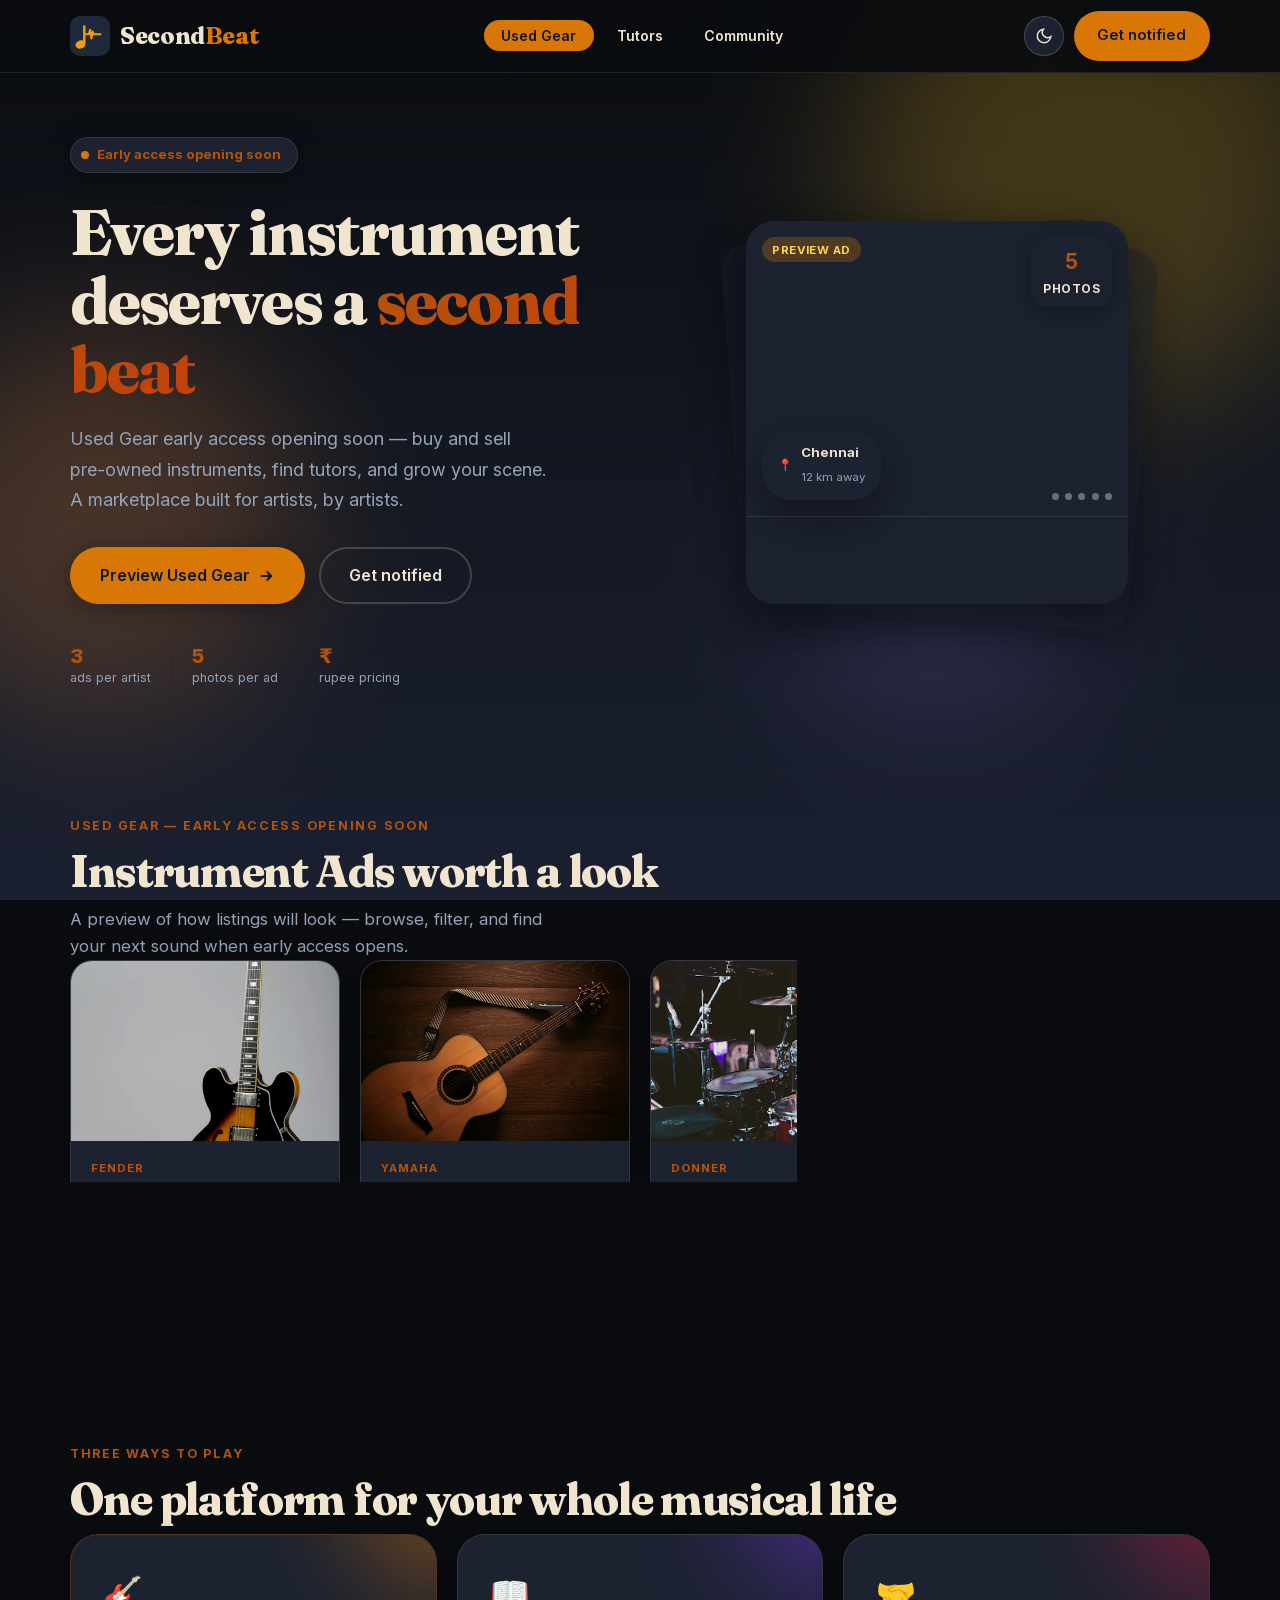
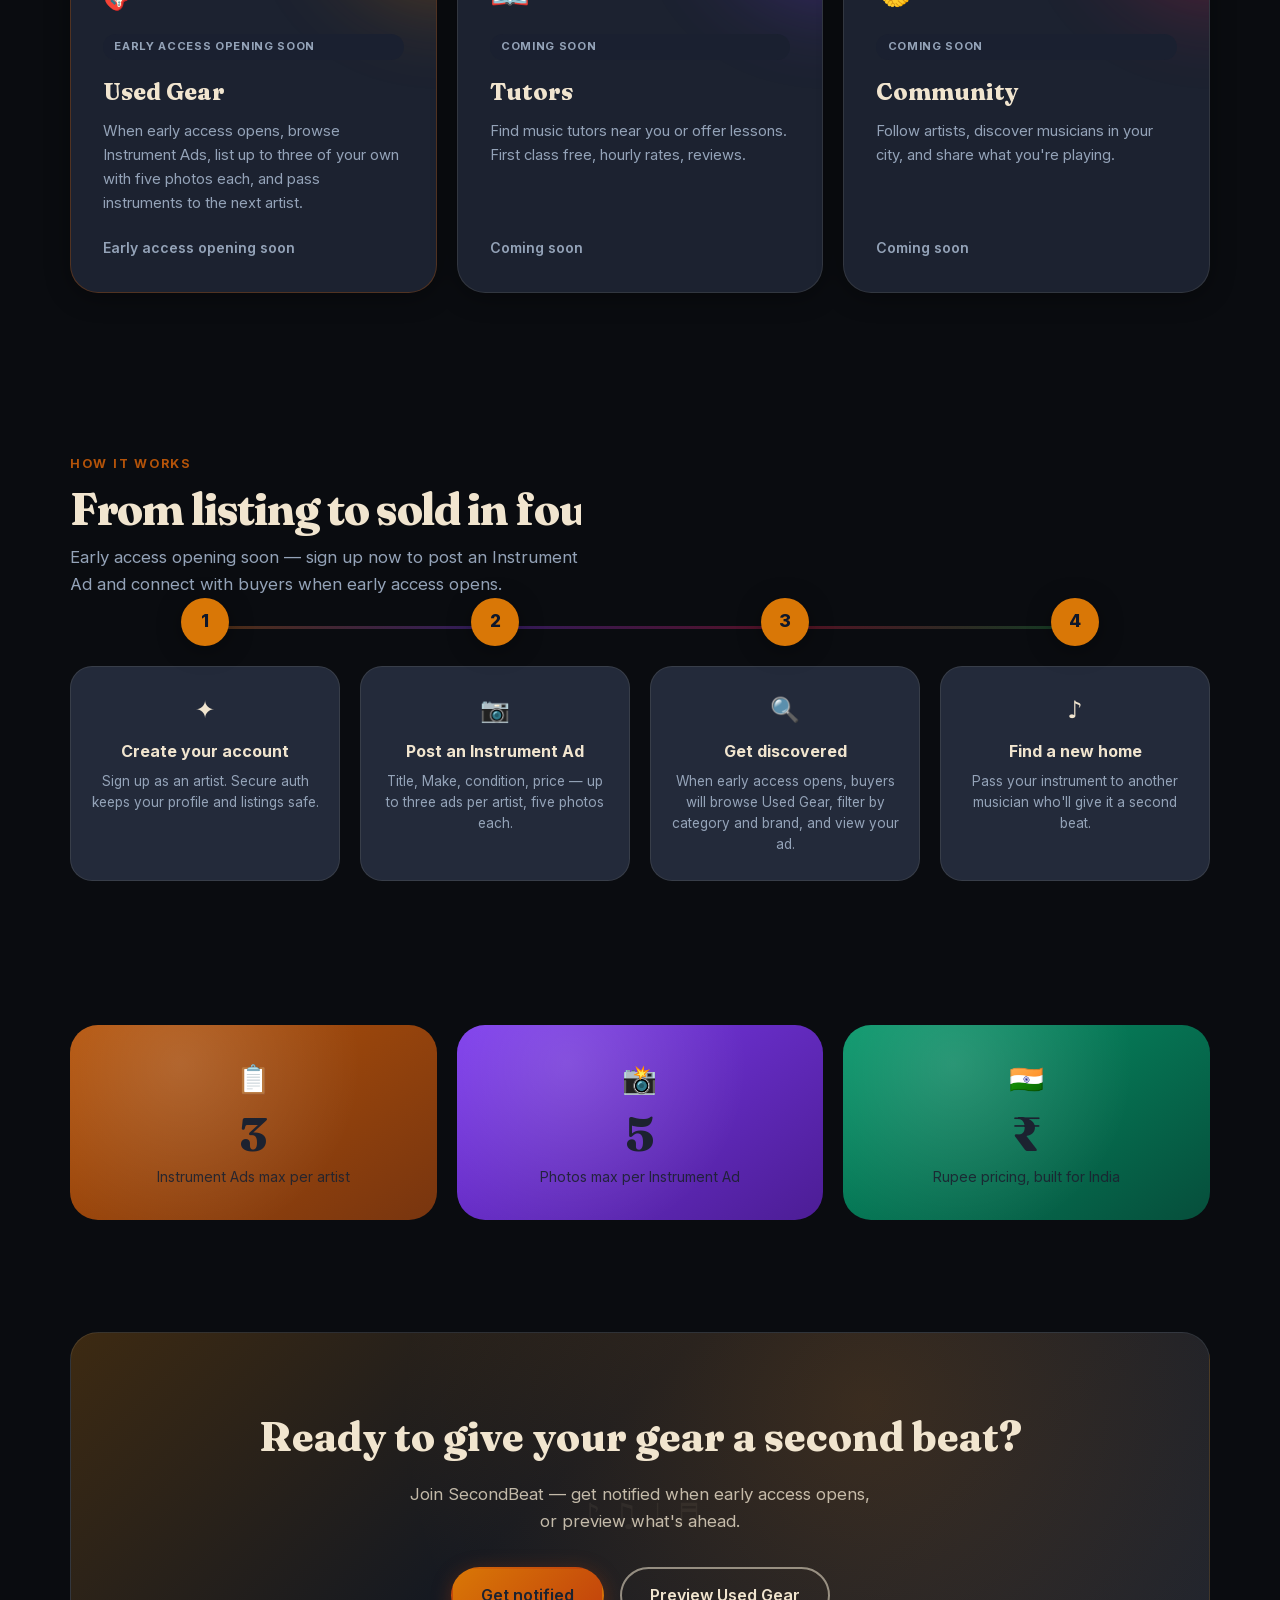
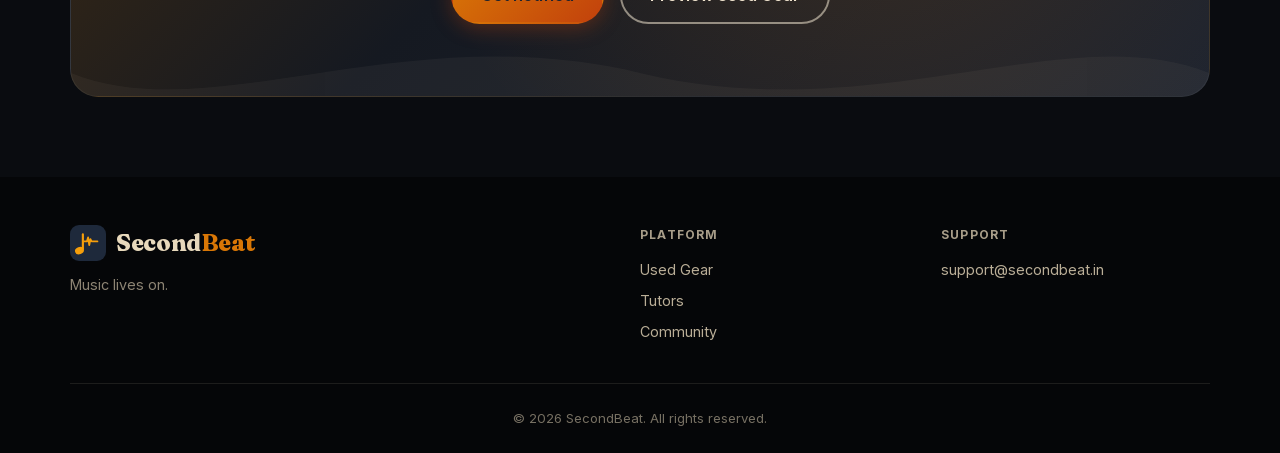
==== commit f38fc0fb: "Polish hero carousel layout and smooth slide transitions. Fix location badge placement across breakp" ====
--- a/index.html
+++ b/index.html
@@ -96,68 +96,68 @@
             <div class="hero-card hero-card-main">
               <div class="hero-card-image">
                 <div class="hero-photo-stack">
-                  <div class="hero-photo hero-photo-1">
+                  <div class="hero-photo hero-photo-1 hero-carousel-slide">
                     <img src="images/instruments/acoustic.webp" alt="Brown acoustic guitar on a wooden floor" width="480" height="540" loading="eager" fetchpriority="high" decoding="async" />
                   </div>
-                  <div class="hero-photo hero-photo-2">
+                  <div class="hero-photo hero-photo-2 hero-carousel-slide">
                     <img src="images/instruments/electric.webp" alt="Stratocaster-style electric guitar" width="400" height="450" loading="lazy" decoding="async" />
                   </div>
-                  <div class="hero-photo hero-photo-3">
+                  <div class="hero-photo hero-photo-3 hero-carousel-slide">
                     <img src="images/instruments/drums.webp" alt="Red drum kit" width="400" height="450" loading="lazy" decoding="async" />
                   </div>
-                  <div class="hero-photo hero-photo-4">
+                  <div class="hero-photo hero-photo-4 hero-carousel-slide">
                     <img src="images/instruments/piano.webp" alt="Close-up of piano keys" width="400" height="450" loading="lazy" decoding="async" />
                   </div>
-                  <div class="hero-photo hero-photo-5">
+                  <div class="hero-photo hero-photo-5 hero-carousel-slide">
                     <img src="images/instruments/classical.webp" alt="Brown cutaway acoustic guitar" width="400" height="450" loading="lazy" decoding="async" />
                   </div>
                 </div>
                 <span class="chip chip-preview">Preview ad</span>
                 <div class="chip chip-photos"><strong>5</strong> photos</div>
                 <div class="hero-photo-dots">
-                  <span class="hero-dot"></span>
-                  <span class="hero-dot"></span>
-                  <span class="hero-dot"></span>
-                  <span class="hero-dot"></span>
-                  <span class="hero-dot"></span>
-                </div>
-                <div class="hero-card hero-card-mini">
-                  <span class="mini-icon">📍</span>
-                  <div>
-                    <strong>Chennai</strong>
-                    <span>12 km away</span>
-                  </div>
+                  <span class="hero-dot hero-carousel-slide"></span>
+                  <span class="hero-dot hero-carousel-slide"></span>
+                  <span class="hero-dot hero-carousel-slide"></span>
+                  <span class="hero-dot hero-carousel-slide"></span>
+                  <span class="hero-dot hero-carousel-slide"></span>
                 </div>
               </div>
               <div class="hero-card-body">
                 <div class="hero-card-meta">
-                  <div class="hero-listing hero-listing-1">
+                  <div class="hero-listing hero-listing-1 hero-carousel-slide">
                     <span class="hero-card-title">Yamaha FG800 — Acoustic</span>
                     <span class="chip chip-condition">Good</span>
                   </div>
-                  <div class="hero-listing hero-listing-2">
+                  <div class="hero-listing hero-listing-2 hero-carousel-slide">
                     <span class="hero-card-title">Fender Stratocaster — Electric</span>
                     <span class="chip chip-condition">Excellent</span>
                   </div>
-                  <div class="hero-listing hero-listing-3">
+                  <div class="hero-listing hero-listing-3 hero-carousel-slide">
                     <span class="hero-card-title">Donner DED-200 — Drum Kit</span>
                     <span class="chip chip-condition">Fair</span>
                   </div>
-                  <div class="hero-listing hero-listing-4">
+                  <div class="hero-listing hero-listing-4 hero-carousel-slide">
                     <span class="hero-card-title">Yamaha P-45 — Digital Piano</span>
                     <span class="chip chip-condition">Good</span>
                   </div>
-                  <div class="hero-listing hero-listing-5">
+                  <div class="hero-listing hero-listing-5 hero-carousel-slide">
                     <span class="hero-card-title">Pyle Classical — Nylon</span>
                     <span class="chip chip-condition">Good</span>
                   </div>
                 </div>
                 <div class="hero-card-prices">
-                  <span class="hero-card-price hero-price-1">₹12,500</span>
-                  <span class="hero-card-price hero-price-2">₹28,000</span>
-                  <span class="hero-card-price hero-price-3">₹18,900</span>
-                  <span class="hero-card-price hero-price-4">₹32,000</span>
-                  <span class="hero-card-price hero-price-5">₹4,200</span>
+                  <span class="hero-card-price hero-price-1 hero-carousel-slide">₹12,500</span>
+                  <span class="hero-card-price hero-price-2 hero-carousel-slide">₹28,000</span>
+                  <span class="hero-card-price hero-price-3 hero-carousel-slide">₹18,900</span>
+                  <span class="hero-card-price hero-price-4 hero-carousel-slide">₹32,000</span>
+                  <span class="hero-card-price hero-price-5 hero-carousel-slide">₹4,200</span>
+                </div>
+              </div>
+              <div class="hero-card hero-card-mini">
+                <span class="mini-icon">📍</span>
+                <div>
+                  <strong>Chennai</strong>
+                  <span>12 km away</span>
                 </div>
               </div>
             </div>
--- a/styles.min.css
+++ b/styles.min.css
@@ -1 +1 @@
-*,::after,::before{box-sizing:border-box;margin:0;padding:0}[data-theme=light]{--bg:#faf6ee;--bg-secondary:#f1e5cf;--bg-tertiary:#e8d9bc;--surface:#ffffff;--surface-muted:#fffdf8;--text:#0f172a;--text-muted:#475569;--text-inverse:#f1e5cf;--border:rgba(15, 23, 42, 0.08);--border-strong:rgba(15, 23, 42, 0.18);--nav-bg:rgba(250, 246, 238, 0.88);--shadow:0 4px 24px rgba(15, 23, 42, 0.07);--shadow-lg:0 16px 48px rgba(15, 23, 42, 0.12);--marquee-bg:#0f172a;--marquee-text:#f1e5cf;--how-bg:#ffffff;--cta-bg:linear-gradient(135deg, #1e293b 0%, #0f172a 50%, #1a0f08 100%);--cta-text:#f1e5cf;--cta-text-muted:rgba(241, 229, 207, 0.85);--blob-opacity:0.35;--chip-bg:rgba(255, 255, 255, 0.95);--chip-condition-bg:rgba(241, 229, 207, 0.9);--timeline-card-bg:var(--bg);--btn-primary-bg:#0f172a;--btn-primary-hover:#1e293b;--logo-color:#334155}[data-theme=dark]{--bg:#0a0c10;--bg-secondary:#12161f;--bg-tertiary:#1a2030;--surface:#1c2230;--surface-muted:#232a3a;--text:#f1e5cf;--text-muted:#94a3b8;--text-inverse:#0f172a;--border:rgba(241, 229, 207, 0.1);--border-strong:rgba(241, 229, 207, 0.2);--nav-bg:rgba(10, 12, 16, 0.92);--shadow:0 4px 24px rgba(0, 0, 0, 0.35);--shadow-lg:0 16px 48px rgba(0, 0, 0, 0.45);--marquee-bg:#050608;--marquee-text:#e8d9bc;--how-bg:#12161f;--cta-bg:linear-gradient(135deg, #3d2a12 0%, #151921 42%, #1e2430 100%);--cta-text:#f1e5cf;--cta-text-muted:rgba(241, 229, 207, 0.78);--blob-opacity:0.22;--chip-bg:rgba(28, 34, 48, 0.95);--chip-condition-bg:rgba(241, 229, 207, 0.12);--timeline-card-bg:var(--surface-muted);--btn-primary-bg:#d97706;--btn-primary-hover:#b45309;--logo-color:#f1e5cf}:root{--amber:#d97706;--amber-deep:#b45309;--terracotta:#c2410c;--violet:#7c3aed;--rose:#e11d48;--sage:#16a34a;--white:#ffffff;--radius:14px;--radius-lg:22px;--radius-xl:28px;--font:"Inter",system-ui,sans-serif;--display:"Fraunces",Georgia,serif;color-scheme:light dark}[data-theme=light]{color-scheme:light}[data-theme=dark]{color-scheme:dark}html{scroll-behavior:smooth;-webkit-text-size-adjust:100%;text-size-adjust:100%}body{font-family:var(--font);background:var(--bg);color:var(--text);line-height:1.6;-webkit-font-smoothing:antialiased;overflow-x:hidden;transition:background .35s ease,color .35s ease}img{max-width:100%;display:block}a{color:inherit;text-decoration:none}.container{width:min(1140px,92vw);margin-inline:auto;padding-inline:max(0px,env(safe-area-inset-left,0px)) max(0px,env(safe-area-inset-right,0px))}.page-bg{position:fixed;inset:0;z-index:-1;overflow:hidden;background:linear-gradient(180deg,var(--bg) 0,var(--bg-secondary) 45%,var(--bg-tertiary) 100%);transition:background .35s ease}.page-blob{position:absolute;border-radius:50%;filter:blur(80px);opacity:var(--blob-opacity)}.page-blob-1{width:500px;height:500px;background:#fbbf24;top:-10%;right:-5%;animation:blob-float 14s ease-in-out infinite}.page-blob-2{width:400px;height:400px;background:#fb923c;bottom:20%;left:-8%;animation:blob-float 18s ease-in-out infinite reverse}.page-blob-3{width:300px;height:300px;background:#a78bfa;top:45%;right:15%;animation:blob-float 12s ease-in-out infinite 3s}@keyframes blob-float{0%,100%{transform:translate(0,0) scale(1)}33%{transform:translate(30px,-20px) scale(1.05)}66%{transform:translate(-20px,15px) scale(.95)}}.reveal{animation:reveal-up .8s cubic-bezier(.22,1,.36,1) both}.reveal-delay{animation-delay:.15s}@keyframes reveal-up{from{opacity:0;transform:translateY(28px)}to{opacity:1;transform:translateY(0)}}.nav{position:sticky;top:0;z-index:100;background:var(--nav-bg);backdrop-filter:blur(16px);-webkit-backdrop-filter:blur(16px);border-bottom:1px solid var(--border);transition:background .35s ease,border-color .35s ease}.nav-inner{display:flex;align-items:center;justify-content:space-between;height:4.5rem}.logo{display:flex;align-items:center;gap:.65rem;flex-shrink:0;text-decoration:none}.logo-icon{width:2.5rem;height:2.5rem;flex-shrink:0;display:block}.logo-text{font-family:var(--display);font-size:1.45rem;font-weight:800;color:var(--text);letter-spacing:-.02em;line-height:1;white-space:nowrap}.logo-accent{color:var(--amber)}.logo-footer .logo-text{color:var(--marquee-text)}.logo-footer .logo-icon{width:2.25rem;height:2.25rem}.nav-links{display:flex;gap:.35rem;list-style:none}.nav-links a{padding:.45rem 1.1rem;border-radius:999px;font-weight:600;font-size:.88rem;transition:background .2s,color .2s}.nav-links a:hover{background:var(--border)}.nav-links a.active{background:var(--btn-primary-bg);color:var(--text-inverse)}.nav-cta{display:flex;align-items:center;gap:.6rem}.theme-toggle{display:flex;align-items:center;justify-content:center;width:2.5rem;height:2.5rem;border-radius:999px;border:1px solid var(--border-strong);background:var(--surface);color:var(--text);cursor:pointer;transition:background .2s,transform .15s,border-color .2s}.theme-toggle:hover{background:var(--bg-secondary);transform:scale(1.05)}.theme-toggle .icon-moon{display:none}[data-theme=dark] .theme-toggle .icon-sun{display:none}[data-theme=dark] .theme-toggle .icon-moon{display:block}.btn{display:inline-flex;align-items:center;justify-content:center;gap:.45rem;padding:.7rem 1.35rem;border-radius:999px;font-weight:600;font-size:.92rem;border:2px solid transparent;cursor:pointer;transition:all .2s ease;white-space:nowrap}.btn:active{transform:scale(.97)}.btn-lg{padding:.85rem 1.75rem;font-size:1rem}.btn-primary{background:var(--btn-primary-bg);color:var(--text-inverse);box-shadow:var(--shadow)}.btn-primary:hover{background:var(--btn-primary-hover);transform:translateY(-2px);box-shadow:var(--shadow-lg)}.btn-outline{background:0 0;border-color:var(--border-strong);color:var(--text)}.btn-outline:hover{border-color:var(--text);background:var(--surface)}.btn-ghost{background:0 0;color:var(--text-muted)}.btn-ghost:hover{color:var(--text);background:var(--border)}.btn-accent{background:linear-gradient(135deg,var(--amber) 0,var(--terracotta) 100%);color:var(--surface);box-shadow:0 4px 20px rgba(194,65,12,.35)}.btn-accent:hover{transform:translateY(-2px);box-shadow:0 8px 28px rgba(194,65,12,.4)}.btn-outline-light{background:0 0;border-color:rgba(241,229,207,.55);color:var(--cta-text)}.btn-outline-light:hover{background:var(--cta-text);color:var(--text);border-color:var(--cta-text)}.chip{display:inline-block;padding:.2rem .65rem;border-radius:999px;font-size:.72rem;font-weight:700;text-transform:uppercase;letter-spacing:.04em}.chip-live{background:#dcfce7;color:#166534;animation:chip-pulse 2.5s ease-in-out infinite}.chip-preview{background:rgba(217,119,6,.22);color:#92400e}[data-theme=dark] .chip-preview{background:rgba(217,119,6,.28);color:#fcd34d}.chip-condition{background:var(--chip-condition-bg);color:var(--text-muted);text-transform:capitalize}.chip-photos{position:absolute;top:1rem;right:1rem;z-index:3;background:var(--chip-bg);backdrop-filter:blur(8px);padding:.5rem .75rem;border-radius:var(--radius);box-shadow:var(--shadow);font-size:.75rem;text-align:center;color:var(--text)}.chip-photos strong{display:block;font-size:1.3rem;color:var(--amber-deep)}@keyframes chip-pulse{0%,100%{box-shadow:0 0 0 0 rgba(22,101,52,.3)}50%{box-shadow:0 0 0 6px rgba(22,101,52,0)}}.eyebrow{text-transform:uppercase;letter-spacing:.14em;font-size:.78rem;font-weight:700;color:var(--amber-deep);margin-bottom:.6rem}.section-head h2{font-family:var(--display);font-size:clamp(1.85rem, 3.5vw, 2.75rem);font-weight:800;letter-spacing:-.03em;line-height:1.15;margin-bottom:.6rem}.section-desc{color:var(--text-muted);max-width:32rem;font-size:1.05rem}.text-gradient{background:linear-gradient(135deg,var(--amber-deep) 0,var(--terracotta) 100%);-webkit-background-clip:text;-webkit-text-fill-color:transparent;background-clip:text}.hero{padding:4rem 0 3rem;position:relative;overflow-x:clip}.hero-grid{display:grid;grid-template-columns:minmax(0,1fr) minmax(0,1fr);gap:clamp(2rem,4vw,3rem);align-items:center}.hero-badge{display:inline-flex;align-items:center;gap:.5rem;padding:.4rem 1rem .4rem .65rem;background:var(--surface);border:1px solid var(--border);border-radius:999px;font-size:.82rem;font-weight:700;color:var(--amber-deep);margin-bottom:1.5rem;box-shadow:var(--shadow)}.pulse-dot{width:8px;height:8px;border-radius:50%;background:var(--amber);animation:pulse-dot 2s ease-in-out infinite}@keyframes pulse-dot{0%,100%{opacity:1;transform:scale(1)}50%{opacity:.5;transform:scale(1.3)}}.hero h1{font-family:var(--display);font-size:clamp(2.6rem, 5.5vw, 4rem);font-weight:800;line-height:1.08;letter-spacing:-.03em;margin-bottom:1.25rem}.hero-lead{font-size:1.12rem;color:var(--text-muted);max-width:30rem;margin-bottom:2rem;line-height:1.7}.hero-actions{display:flex;flex-wrap:wrap;gap:.85rem;margin-bottom:2.5rem}.hero-trust{display:flex;align-items:center;gap:1.25rem;flex-wrap:wrap}.trust-item{display:flex;flex-direction:column}.trust-item strong{font-size:1.25rem;font-weight:800;color:var(--amber-deep);line-height:1.2}.trust-item span{font-size:.78rem;color:var(--text-muted);font-weight:500}.trust-divider{width:1px;height:2rem;background:rgba(15,23,42,.12)}.hero-copy,.hero-visual{min-width:0}.hero-visual{position:relative;width:min(100%,clamp(240px,42vw,382.5px));max-width:100%;aspect-ratio:1;height:auto;margin-inline:auto;animation:hero-float 5s ease-in-out infinite}@keyframes hero-float{0%,100%{transform:translateY(0)}50%{transform:translateY(-12px)}}.hero-card{background:var(--surface);border-radius:var(--radius-xl);box-shadow:var(--shadow-lg);overflow:hidden}.hero-card-ghost{position:absolute;inset:0;z-index:0;opacity:.45}.hero-card-ghost-1{transform:rotate(5deg) translate(16px,12px)}.hero-card-ghost-2{transform:rotate(-4deg) translate(-14px,8px);background:var(--bg-tertiary)}.hero-card-main{position:relative;z-index:2;width:100%;height:100%;display:flex;flex-direction:column}.hero-card-image{position:relative;flex:1;display:flex;align-items:center;justify-content:center;min-height:250px;overflow:hidden}.hero-photo-stack{position:absolute;inset:0}.hero-photo{position:absolute;inset:0;opacity:0;animation:photo-fade 15s ease-in-out infinite}.hero-photo-1{animation-delay:0s}.hero-photo-2{animation-delay:3s}.hero-photo-3{animation-delay:6s}.hero-photo-4{animation-delay:9s}.hero-photo-5{animation-delay:12s}.hero-photo img{width:100%;height:100%;object-fit:cover;display:block}@keyframes photo-fade{0%,100%,16%{opacity:0}12%,4%{opacity:1}}.chip-live,.chip-preview{position:absolute;top:1rem;left:1rem;z-index:3}.hero-photo-dots{position:absolute;bottom:1rem;left:50%;transform:translateX(-50%);z-index:3;display:flex;gap:.4rem}.hero-dot{width:7px;height:7px;border-radius:50%;background:rgba(255,255,255,.35);animation:dot-active 15s ease-in-out infinite}.hero-dot:first-child{animation-delay:0s}.hero-dot:nth-child(2){animation-delay:3s}.hero-dot:nth-child(3){animation-delay:6s}.hero-dot:nth-child(4){animation-delay:9s}.hero-dot:nth-child(5){animation-delay:12s}@keyframes dot-active{0%,100%,16%{background:rgba(255,255,255,.35);transform:scale(1)}12%,4%{background:#fff;transform:scale(1.3)}}.hero-card-body{padding:1.1rem 1.4rem;display:flex;justify-content:space-between;align-items:center;border-top:1px solid var(--border);background:var(--surface)}.hero-card-meta{position:relative;flex:1;min-width:0;min-height:3.25rem}.hero-listing{position:absolute;inset:0;display:flex;flex-direction:column;gap:.3rem;justify-content:center;opacity:0;animation:photo-fade 15s ease-in-out infinite}.hero-listing-1{animation-delay:0s}.hero-listing-2{animation-delay:3s}.hero-listing-3{animation-delay:6s}.hero-listing-4{animation-delay:9s}.hero-listing-5{animation-delay:12s}.hero-card-title{font-weight:700;font-size:1.02rem;line-height:1.25}.hero-card-prices{position:relative;flex-shrink:0;min-width:5.5rem;min-height:1.5rem}.hero-card-price{position:absolute;inset:0;display:flex;align-items:center;justify-content:flex-end;font-weight:800;font-size:1.2rem;color:var(--amber-deep);opacity:0;animation:photo-fade 15s ease-in-out infinite}.hero-price-1{animation-delay:0s}.hero-price-2{animation-delay:3s}.hero-price-3{animation-delay:6s}.hero-price-4{animation-delay:9s}.hero-price-5{animation-delay:12s}.hero-card-mini{position:absolute;bottom:1rem;left:1rem;z-index:4;display:flex;align-items:center;gap:.6rem;padding:.7rem 1rem;width:auto;max-width:calc(100% - 2rem);animation:mini-bob 4s ease-in-out infinite .5s}@keyframes mini-bob{0%,100%{transform:translateY(0)}50%{transform:translateY(-6px)}}.mini-icon{font-size:1.1rem}.hero-card-mini strong{display:block;font-size:.82rem}.hero-card-mini span{font-size:.72rem;color:var(--text-muted)}.featured{padding:5rem 0;content-visibility:auto;contain-intrinsic-size:auto 600px}.listing-track{display:grid;grid-template-columns:repeat(4,minmax(0,1fr));gap:1.25rem;align-items:stretch}.listing-card{width:100%;min-width:0;scroll-snap-align:start;display:flex;flex-direction:column;background:var(--surface);border-radius:var(--radius-lg);overflow:hidden;box-shadow:var(--shadow);border:1px solid var(--border);transition:transform .25s ease,box-shadow .25s ease,background .35s ease;cursor:pointer}.listing-card:hover{transform:translateY(-8px) rotate(-1deg);box-shadow:var(--shadow-lg)}.listing-visual{height:180px;position:relative;overflow:hidden;background:var(--bg-tertiary)}.listing-visual img{width:100%;height:100%;object-fit:cover;display:block;transition:transform .4s ease}.listing-card:hover .listing-visual img{transform:scale(1.06)}.listing-body{flex:1;display:flex;flex-direction:column;padding:1.15rem 1.25rem 1.25rem;min-height:118px}.listing-make{font-size:.72rem;font-weight:700;text-transform:uppercase;letter-spacing:.08em;color:var(--amber-deep)}.listing-body h3{font-size:1rem;font-weight:700;margin:.3rem 0 .75rem;line-height:1.3;min-height:2.6em;overflow:hidden;display:-webkit-box;-webkit-line-clamp:2;-webkit-box-orient:vertical}.listing-footer{display:flex;justify-content:space-between;align-items:center;margin-top:auto}.listing-price{font-weight:800;color:var(--text);font-size:1.05rem}.pillars{padding:5rem 0;content-visibility:auto;contain-intrinsic-size:auto 500px}.bento{display:grid;grid-template-columns:repeat(3,minmax(0,1fr));gap:1.25rem;align-items:stretch}.bento-card{position:relative;display:flex;flex-direction:column;width:100%;min-width:0;padding:2rem;border-radius:var(--radius-xl);background:var(--surface);border:1px solid var(--border);box-shadow:var(--shadow);overflow:hidden;transition:transform .3s ease,box-shadow .3s ease,background .35s ease}.bento-card:hover{transform:translateY(-6px);box-shadow:var(--shadow-lg)}.bento-glow{position:absolute;top:-40%;right:-30%;width:200px;height:200px;border-radius:50%;filter:blur(50px);opacity:.4;transition:opacity .3s}.bento-card:hover .bento-glow{opacity:.65}.bento-gear .bento-glow{background:var(--amber)}.bento-tutors .bento-glow{background:var(--violet)}.bento-community .bento-glow{background:var(--rose)}.bento-gear{border-color:rgba(180,83,9,.35)}.bento-gear.live{background:linear-gradient(160deg,var(--surface) 55%,rgba(251,191,36,.14))}[data-theme=dark] .bento-gear.live{background:linear-gradient(160deg,var(--surface) 55%,rgba(217,119,6,.12))}.tag-soon{background:var(--bg-tertiary);color:var(--text-muted)}.bento-icon{font-size:2rem;margin-bottom:1rem;position:relative}.bento-tag{display:inline-block;padding:.25rem .7rem;border-radius:999px;font-size:.7rem;font-weight:700;text-transform:uppercase;letter-spacing:.06em;margin-bottom:.85rem;position:relative}.tag-live{background:#dcfce7;color:#166534}[data-theme=dark] .tag-live{background:rgba(22,101,52,.25);color:#86efac}.tag-soon{background:var(--bg-tertiary);color:var(--text-muted)}.bento-card h3{font-family:var(--display);font-size:1.45rem;font-weight:800;margin-bottom:.5rem;position:relative}.bento-card p{color:var(--text-muted);font-size:.92rem;line-height:1.65;position:relative;flex:1}.bento-footer{margin-top:auto;padding-top:1.25rem;min-height:2.75rem;display:flex;align-items:flex-end;position:relative}.bento-link{display:inline-block;font-weight:700;font-size:.88rem;color:var(--amber-deep);transition:gap .2s}.bento-link:hover{text-decoration:underline}.bento-link-muted{color:var(--text-muted);font-weight:600;cursor:default}.bento-link-muted:hover{text-decoration:none}.how{padding:5rem 0;background:var(--how-bg);border-block:1px solid var(--border);transition:background .35s ease;content-visibility:auto;contain-intrinsic-size:auto 500px}.timeline{display:grid;grid-template-columns:repeat(4,minmax(0,1fr));gap:1.25rem;position:relative;align-items:stretch}.timeline::before{content:"";position:absolute;top:1.75rem;left:10%;right:10%;height:3px;background:linear-gradient(90deg,var(--amber),var(--violet),var(--rose),var(--sage));border-radius:999px;opacity:.35}.timeline-step{display:flex;flex-direction:column;align-items:center;text-align:center;position:relative;height:100%}.timeline-node{width:3rem;height:3rem;border-radius:50%;background:var(--btn-primary-bg);color:var(--text-inverse);font-weight:800;font-size:1.1rem;display:flex;align-items:center;justify-content:center;margin-bottom:1.25rem;position:relative;z-index:1;box-shadow:var(--shadow);transition:transform .3s ease,background .35s ease}.timeline-step:hover .timeline-node{transform:scale(1.12)}.timeline-card{background:var(--timeline-card-bg);border-radius:var(--radius-lg);padding:1.5rem 1.25rem;border:1px solid var(--border);transition:background .3s,transform .3s;flex:1;width:100%;display:flex;flex-direction:column}.timeline-step:hover .timeline-card{background:var(--surface);transform:translateY(-4px);box-shadow:var(--shadow)}.timeline-icon{font-size:1.5rem;display:block;margin-bottom:.65rem}.timeline-card h3{font-size:1rem;font-weight:700;margin-bottom:.4rem}.timeline-card p{font-size:.85rem;color:var(--text-muted);line-height:1.55;flex:1}.stats{padding:4rem 0 5rem}.stats-grid{display:grid;grid-template-columns:repeat(3,minmax(0,1fr));gap:1.25rem;align-items:stretch}.stat-tile{padding:2rem 1.5rem;border-radius:var(--radius-xl);text-align:center;color:var(--surface);transition:transform .3s ease;position:relative;overflow:hidden;display:flex;flex-direction:column;align-items:center;justify-content:center;min-height:180px}.stat-tile:hover{transform:translateY(-6px) scale(1.02)}.stat-tile::before{content:"";position:absolute;inset:0;background:radial-gradient(circle at 30% 20%,rgba(255,255,255,.15),transparent 60%)}.stat-tile-1{background:linear-gradient(145deg,#b45309,#78350f)}.stat-tile-2{background:linear-gradient(145deg,#7c3aed,#4c1d95)}.stat-tile-3{background:linear-gradient(145deg,#059669,#064e3b)}.stat-icon{font-size:1.75rem;display:block;margin-bottom:.5rem;position:relative}.stat-value{font-family:var(--display);font-size:3rem;font-weight:800;line-height:1;position:relative}.stat-label{font-size:.88rem;opacity:.9;margin-top:.5rem;position:relative}.cta{padding:2rem 0 5rem}.cta-box{background:var(--cta-bg);color:var(--cta-text);border-radius:var(--radius-xl);padding:4.5rem 3rem;text-align:center;position:relative;overflow:hidden;border:1px solid var(--border)}.cta-box::after{content:"";position:absolute;inset:0;background:radial-gradient(circle at 70% 20%,rgba(217,119,6,.18),transparent 55%);pointer-events:none}.cta-wave{position:absolute;bottom:0;left:0;right:0;height:80px;opacity:.6}.cta-notes{position:absolute;inset:0;display:flex;align-items:center;justify-content:space-around;font-size:2rem;opacity:.06;pointer-events:none;animation:notes-drift 20s linear infinite}@keyframes notes-drift{from{transform:translateX(-5%)}to{transform:translateX(5%)}}.cta-box h2{font-family:var(--display);font-size:clamp(1.85rem, 3.5vw, 2.5rem);font-weight:800;margin-bottom:.75rem;position:relative;z-index:1;color:var(--cta-text)}.cta-box p{color:var(--cta-text-muted);max-width:30rem;margin:0 auto 2rem;font-size:1.05rem;position:relative;z-index:1}.cta-actions{display:flex;justify-content:center;flex-wrap:wrap;gap:1rem;position:relative;z-index:1}.footer{background:var(--marquee-bg);color:var(--marquee-text);padding:3rem 0 0;transition:background .35s ease}.footer-grid{display:grid;grid-template-columns:2fr 1fr 1fr;gap:2rem;padding-bottom:2.5rem;border-bottom:1px solid rgba(241,229,207,.1)}.footer-brand p{opacity:.6;font-size:.9rem;margin-top:.75rem}.footer-links{display:flex;flex-direction:column;gap:.5rem}.footer-label{font-size:.75rem;font-weight:700;text-transform:uppercase;letter-spacing:.1em;opacity:.72;margin-bottom:.35rem;color:var(--marquee-text)}.footer-links a{font-size:.9rem;opacity:.8;transition:opacity .2s}.footer-links a:hover{opacity:1}.footer-bottom{padding:1.5rem 0;text-align:center;font-size:.82rem;opacity:.5}@media (prefers-reduced-motion:reduce){*,::after,::before{animation-duration:0s!important;animation-iteration-count:1!important;transition-duration:0s!important}.hero-photo-1{opacity:1}.hero-listing-1,.hero-price-1{opacity:1}}@media (max-width:1200px){.listing-track{grid-template-columns:repeat(3,minmax(0,1fr))}}@media (max-width:1024px){.hero-grid{grid-template-columns:1fr;text-align:center}.hero-copy{display:flex;flex-direction:column;align-items:center}.hero-lead{margin-inline:auto}.hero-actions{justify-content:center}.hero-trust{justify-content:center}.hero-visual{width:min(100%,clamp(260px,72vw,382.5px));margin-top:2rem}.bento{grid-template-columns:repeat(2,minmax(0,1fr))}.bento-community{grid-column:1/-1}.timeline{grid-template-columns:repeat(2,minmax(0,1fr))}.timeline::before{display:none}}@media (max-width:960px){.nav-inner{gap:.75rem;height:auto;min-height:4.5rem;padding-block:0.65rem;flex-wrap:wrap}.nav-links{display:flex;order:3;flex:1 1 100%;justify-content:center;gap:.25rem;overflow-x:auto;-webkit-overflow-scrolling:touch;scrollbar-width:none;padding-bottom:.15rem}.nav-links::-webkit-scrollbar{display:none}.nav-links a{flex-shrink:0;padding:.4rem .85rem;font-size:.82rem}.stats-grid{grid-template-columns:repeat(3,minmax(0,1fr))}.stat-value{font-size:clamp(2rem, 6vw, 3rem)}.footer-grid{grid-template-columns:1fr 1fr;text-align:left}.footer-brand{grid-column:1/-1;text-align:center}}@media (max-width:768px){.featured,.hero,.how,.pillars{padding-block:3.5rem}.stats{padding:3rem 0 3.5rem}.hero h1{font-size:clamp(2rem, 8vw, 2.75rem)}.hero-lead{font-size:1rem}.hero-visual{width:min(100%,clamp(240px,85vw,340px))}.hero-card-mini{left:.65rem;bottom:2.75rem;max-width:calc(100% - 1.3rem)}.hero-card-body{padding:1rem 1.1rem;gap:.5rem}.hero-card-image{min-height:clamp(180px,45vw,250px)}.listing-track{grid-template-columns:repeat(2,minmax(0,1fr));gap:1rem}.bento{grid-template-columns:1fr}.bento-community{grid-column:auto}.stats-grid{grid-template-columns:1fr;gap:1rem}.stat-tile{min-height:150px;padding:1.5rem 1.25rem}.footer-grid{grid-template-columns:1fr;text-align:center}.footer-links{align-items:center}.section-desc{margin-inline:auto;text-align:center}}@media (max-width:560px){.page-blob-1{width:min(500px,120vw)}.page-blob-2{width:min(400px,100vw)}.page-blob-3{width:min(300px,80vw)}.container{width:min(1140px,94vw)}.nav-cta .btn-ghost{display:none}.nav-cta .btn-primary{padding:.6rem 1rem;font-size:.85rem}.logo-text{font-size:1.2rem}.listing-track{grid-template-columns:1fr}.timeline{grid-template-columns:1fr;gap:1rem}.cta-box{padding:2.5rem 1.25rem}.cta-actions{flex-direction:column;align-items:stretch}.cta-actions .btn{width:100%}.trust-divider{display:none}.hero-trust{gap:1rem;justify-content:space-evenly;width:100%}.hero-actions{flex-direction:column;align-items:stretch;width:100%;max-width:20rem;margin-inline:auto}.hero-actions .btn{width:100%}.hero-visual{width:min(100%,clamp(220px,88vw,306px))}.hero-card-ghost-1{transform:rotate(5deg) translate(8px,8px)}.hero-card-ghost-2{transform:rotate(-4deg) translate(-8px,6px)}.chip-photos{top:.65rem;right:.65rem;padding:.35rem .55rem;font-size:.65rem}.chip-photos strong{font-size:1.1rem}.chip-live{top:.65rem;left:.65rem;font-size:.65rem}.bento-card{padding:1.5rem}.listing-visual{height:clamp(160px,42vw,200px)}}@media (max-width:380px){.hero-card-body{flex-direction:column;align-items:flex-start}.hero-card-price{font-size:1.1rem}.nav-links a{padding:.35rem .7rem;font-size:.78rem}}+*,::after,::before{box-sizing:border-box;margin:0;padding:0}[data-theme=light]{--bg:#faf6ee;--bg-secondary:#f1e5cf;--bg-tertiary:#e8d9bc;--surface:#ffffff;--surface-muted:#fffdf8;--text:#0f172a;--text-muted:#475569;--text-inverse:#f1e5cf;--border:rgba(15, 23, 42, 0.08);--border-strong:rgba(15, 23, 42, 0.18);--nav-bg:rgba(250, 246, 238, 0.88);--shadow:0 4px 24px rgba(15, 23, 42, 0.07);--shadow-lg:0 16px 48px rgba(15, 23, 42, 0.12);--marquee-bg:#0f172a;--marquee-text:#f1e5cf;--how-bg:#ffffff;--cta-bg:linear-gradient(135deg, #1e293b 0%, #0f172a 50%, #1a0f08 100%);--cta-text:#f1e5cf;--cta-text-muted:rgba(241, 229, 207, 0.85);--blob-opacity:0.35;--chip-bg:rgba(255, 255, 255, 0.95);--chip-condition-bg:rgba(241, 229, 207, 0.9);--timeline-card-bg:var(--bg);--btn-primary-bg:#0f172a;--btn-primary-hover:#1e293b;--logo-color:#334155}[data-theme=dark]{--bg:#0a0c10;--bg-secondary:#12161f;--bg-tertiary:#1a2030;--surface:#1c2230;--surface-muted:#232a3a;--text:#f1e5cf;--text-muted:#94a3b8;--text-inverse:#0f172a;--border:rgba(241, 229, 207, 0.1);--border-strong:rgba(241, 229, 207, 0.2);--nav-bg:rgba(10, 12, 16, 0.92);--shadow:0 4px 24px rgba(0, 0, 0, 0.35);--shadow-lg:0 16px 48px rgba(0, 0, 0, 0.45);--marquee-bg:#050608;--marquee-text:#e8d9bc;--how-bg:#12161f;--cta-bg:linear-gradient(135deg, #3d2a12 0%, #151921 42%, #1e2430 100%);--cta-text:#f1e5cf;--cta-text-muted:rgba(241, 229, 207, 0.78);--blob-opacity:0.22;--chip-bg:rgba(28, 34, 48, 0.95);--chip-condition-bg:rgba(241, 229, 207, 0.12);--timeline-card-bg:var(--surface-muted);--btn-primary-bg:#d97706;--btn-primary-hover:#b45309;--logo-color:#f1e5cf}:root{--amber:#d97706;--amber-deep:#b45309;--terracotta:#c2410c;--violet:#7c3aed;--rose:#e11d48;--sage:#16a34a;--white:#ffffff;--radius:14px;--radius-lg:22px;--radius-xl:28px;--font:"Inter",system-ui,sans-serif;--display:"Fraunces",Georgia,serif;color-scheme:light dark}[data-theme=light]{color-scheme:light}[data-theme=dark]{color-scheme:dark}html{scroll-behavior:smooth;-webkit-text-size-adjust:100%;text-size-adjust:100%}body{font-family:var(--font);background:var(--bg);color:var(--text);line-height:1.6;-webkit-font-smoothing:antialiased;overflow-x:hidden;transition:background .35s ease,color .35s ease}img{max-width:100%;display:block}a{color:inherit;text-decoration:none}.container{width:min(1140px,92vw);margin-inline:auto;padding-inline:max(0px,env(safe-area-inset-left,0px)) max(0px,env(safe-area-inset-right,0px))}.page-bg{position:fixed;inset:0;z-index:-1;overflow:hidden;background:linear-gradient(180deg,var(--bg) 0,var(--bg-secondary) 45%,var(--bg-tertiary) 100%);transition:background .35s ease}.page-blob{position:absolute;border-radius:50%;filter:blur(80px);opacity:var(--blob-opacity)}.page-blob-1{width:500px;height:500px;background:#fbbf24;top:-10%;right:-5%;animation:blob-float 14s ease-in-out infinite}.page-blob-2{width:400px;height:400px;background:#fb923c;bottom:20%;left:-8%;animation:blob-float 18s ease-in-out infinite reverse}.page-blob-3{width:300px;height:300px;background:#a78bfa;top:45%;right:15%;animation:blob-float 12s ease-in-out infinite 3s}@keyframes blob-float{0%,100%{transform:translate(0,0) scale(1)}33%{transform:translate(30px,-20px) scale(1.05)}66%{transform:translate(-20px,15px) scale(.95)}}.reveal{animation:reveal-up .8s cubic-bezier(.22,1,.36,1) both}.reveal-delay{animation-delay:.15s}@keyframes reveal-up{from{opacity:0;transform:translateY(28px)}to{opacity:1;transform:translateY(0)}}.nav{position:sticky;top:0;z-index:100;background:var(--nav-bg);backdrop-filter:blur(16px);-webkit-backdrop-filter:blur(16px);border-bottom:1px solid var(--border);transition:background .35s ease,border-color .35s ease}.nav-inner{display:flex;align-items:center;justify-content:space-between;height:4.5rem}.logo{display:flex;align-items:center;gap:.65rem;flex-shrink:0;text-decoration:none}.logo-icon{width:2.5rem;height:2.5rem;flex-shrink:0;display:block}.logo-text{font-family:var(--display);font-size:1.45rem;font-weight:800;color:var(--text);letter-spacing:-.02em;line-height:1;white-space:nowrap}.logo-accent{color:var(--amber)}.logo-footer .logo-text{color:var(--marquee-text)}.logo-footer .logo-icon{width:2.25rem;height:2.25rem}.nav-links{display:flex;gap:.35rem;list-style:none}.nav-links a{padding:.45rem 1.1rem;border-radius:999px;font-weight:600;font-size:.88rem;transition:background .2s,color .2s}.nav-links a:hover{background:var(--border)}.nav-links a.active{background:var(--btn-primary-bg);color:var(--text-inverse)}.nav-cta{display:flex;align-items:center;gap:.6rem}.theme-toggle{display:flex;align-items:center;justify-content:center;width:2.5rem;height:2.5rem;border-radius:999px;border:1px solid var(--border-strong);background:var(--surface);color:var(--text);cursor:pointer;transition:background .2s,transform .15s,border-color .2s}.theme-toggle:hover{background:var(--bg-secondary);transform:scale(1.05)}.theme-toggle .icon-moon{display:none}[data-theme=dark] .theme-toggle .icon-sun{display:none}[data-theme=dark] .theme-toggle .icon-moon{display:block}.btn{display:inline-flex;align-items:center;justify-content:center;gap:.45rem;padding:.7rem 1.35rem;border-radius:999px;font-weight:600;font-size:.92rem;border:2px solid transparent;cursor:pointer;transition:all .2s ease;white-space:nowrap}.btn:active{transform:scale(.97)}.btn-lg{padding:.85rem 1.75rem;font-size:1rem}.btn-primary{background:var(--btn-primary-bg);color:var(--text-inverse);box-shadow:var(--shadow)}.btn-primary:hover{background:var(--btn-primary-hover);transform:translateY(-2px);box-shadow:var(--shadow-lg)}.btn-outline{background:0 0;border-color:var(--border-strong);color:var(--text)}.btn-outline:hover{border-color:var(--text);background:var(--surface)}.btn-ghost{background:0 0;color:var(--text-muted)}.btn-ghost:hover{color:var(--text);background:var(--border)}.btn-accent{background:linear-gradient(135deg,var(--amber) 0,var(--terracotta) 100%);color:var(--surface);box-shadow:0 4px 20px rgba(194,65,12,.35)}.btn-accent:hover{transform:translateY(-2px);box-shadow:0 8px 28px rgba(194,65,12,.4)}.btn-outline-light{background:0 0;border-color:rgba(241,229,207,.55);color:var(--cta-text)}.btn-outline-light:hover{background:var(--cta-text);color:var(--text);border-color:var(--cta-text)}.chip{display:inline-block;padding:.2rem .65rem;border-radius:999px;font-size:.72rem;font-weight:700;text-transform:uppercase;letter-spacing:.04em}.chip-live{background:#dcfce7;color:#166534;animation:chip-pulse 2.5s ease-in-out infinite}.chip-preview{background:rgba(217,119,6,.22);color:#92400e}[data-theme=dark] .chip-preview{background:rgba(217,119,6,.28);color:#fcd34d}.chip-condition{background:var(--chip-condition-bg);color:var(--text-muted);text-transform:capitalize}.chip-photos{position:absolute;top:var(--hero-overlay-gap,1rem);right:var(--hero-overlay-inline,1rem);z-index:3;background:var(--chip-bg);backdrop-filter:blur(8px);padding:.5rem .75rem;border-radius:var(--radius);box-shadow:var(--shadow);font-size:.75rem;text-align:center;color:var(--text)}.chip-photos strong{display:block;font-size:1.3rem;color:var(--amber-deep)}@keyframes chip-pulse{0%,100%{box-shadow:0 0 0 0 rgba(22,101,52,.3)}50%{box-shadow:0 0 0 6px rgba(22,101,52,0)}}.eyebrow{text-transform:uppercase;letter-spacing:.14em;font-size:.78rem;font-weight:700;color:var(--amber-deep);margin-bottom:.6rem}.section-head h2{font-family:var(--display);font-size:clamp(1.85rem, 3.5vw, 2.75rem);font-weight:800;letter-spacing:-.03em;line-height:1.15;margin-bottom:.6rem}.section-desc{color:var(--text-muted);max-width:32rem;font-size:1.05rem}.text-gradient{background:linear-gradient(135deg,var(--amber-deep) 0,var(--terracotta) 100%);-webkit-background-clip:text;-webkit-text-fill-color:transparent;background-clip:text}.hero{padding:4rem 0 3rem;position:relative;overflow-x:clip}.hero-grid{display:grid;grid-template-columns:minmax(0,1fr) minmax(0,1fr);gap:clamp(2rem,4vw,3rem);align-items:center}.hero-badge{display:inline-flex;align-items:center;gap:.5rem;padding:.4rem 1rem .4rem .65rem;background:var(--surface);border:1px solid var(--border);border-radius:999px;font-size:.82rem;font-weight:700;color:var(--amber-deep);margin-bottom:1.5rem;box-shadow:var(--shadow)}.pulse-dot{width:8px;height:8px;border-radius:50%;background:var(--amber);animation:pulse-dot 2s ease-in-out infinite}@keyframes pulse-dot{0%,100%{opacity:1;transform:scale(1)}50%{opacity:.5;transform:scale(1.3)}}.hero h1{font-family:var(--display);font-size:clamp(2.6rem, 5.5vw, 4rem);font-weight:800;line-height:1.08;letter-spacing:-.03em;margin-bottom:1.25rem}.hero-lead{font-size:1.12rem;color:var(--text-muted);max-width:30rem;margin-bottom:2rem;line-height:1.7}.hero-actions{display:flex;flex-wrap:wrap;gap:.85rem;margin-bottom:2.5rem}.hero-trust{display:flex;align-items:center;gap:1.25rem;flex-wrap:wrap}.trust-item{display:flex;flex-direction:column}.trust-item strong{font-size:1.25rem;font-weight:800;color:var(--amber-deep);line-height:1.2}.trust-item span{font-size:.78rem;color:var(--text-muted);font-weight:500}.trust-divider{width:1px;height:2rem;background:rgba(15,23,42,.12)}.hero-copy,.hero-visual{min-width:0}.hero-visual{position:relative;width:min(100%,clamp(240px,42vw,382.5px));max-width:100%;aspect-ratio:1;height:auto;margin-inline:auto;animation:hero-float 5s ease-in-out infinite;--hero-carousel-duration:25s;--hero-carousel-step:5s}@keyframes hero-float{0%,100%{transform:translateY(0)}50%{transform:translateY(-12px)}}.hero-card{background:var(--surface);border-radius:var(--radius-xl);box-shadow:var(--shadow-lg);overflow:hidden}.hero-card-ghost{position:absolute;inset:0;z-index:0;opacity:.45}.hero-card-ghost-1{transform:rotate(5deg) translate(16px,12px)}.hero-card-ghost-2{transform:rotate(-4deg) translate(-14px,8px);background:var(--bg-tertiary)}.hero-card-main{position:relative;z-index:2;width:100%;height:100%;display:grid;grid-template-rows:minmax(0,1fr) auto;grid-template-areas:"image" "body";--hero-overlay-gap:1rem;--hero-overlay-inline:1rem;--hero-dots-size:4.75rem}.hero-card-image{grid-area:image;position:relative;flex:1;display:flex;align-items:center;justify-content:center;min-height:250px;overflow:visible}.hero-photo-stack{position:absolute;inset:0;overflow:hidden;isolation:isolate}.hero-carousel-slide{opacity:0;z-index:0;visibility:hidden;pointer-events:none;will-change:opacity;backface-visibility:hidden;animation:photo-fade var(--hero-carousel-duration) linear infinite}.hero-card-meta .hero-carousel-slide:first-child,.hero-card-prices .hero-carousel-slide:first-child,.hero-photo-dots .hero-carousel-slide:first-child,.hero-photo-stack .hero-carousel-slide:first-child{animation-delay:calc(var(--hero-carousel-step) * -.05)}.hero-card-meta .hero-carousel-slide:nth-child(2),.hero-card-prices .hero-carousel-slide:nth-child(2),.hero-photo-dots .hero-carousel-slide:nth-child(2),.hero-photo-stack .hero-carousel-slide:nth-child(2){animation-delay:calc(var(--hero-carousel-step) * 1)}.hero-card-meta .hero-carousel-slide:nth-child(3),.hero-card-prices .hero-carousel-slide:nth-child(3),.hero-photo-dots .hero-carousel-slide:nth-child(3),.hero-photo-stack .hero-carousel-slide:nth-child(3){animation-delay:calc(var(--hero-carousel-step) * 2)}.hero-card-meta .hero-carousel-slide:nth-child(4),.hero-card-prices .hero-carousel-slide:nth-child(4),.hero-photo-dots .hero-carousel-slide:nth-child(4),.hero-photo-stack .hero-carousel-slide:nth-child(4){animation-delay:calc(var(--hero-carousel-step) * 3)}.hero-card-meta .hero-carousel-slide:nth-child(5),.hero-card-prices .hero-carousel-slide:nth-child(5),.hero-photo-dots .hero-carousel-slide:nth-child(5),.hero-photo-stack .hero-carousel-slide:nth-child(5){animation-delay:calc(var(--hero-carousel-step) * 4)}.hero-photo{position:absolute;inset:0}.hero-photo img{width:100%;height:100%;object-fit:cover;display:block;transform:translateZ(0)}@keyframes photo-fade{0%{opacity:0;z-index:0;visibility:hidden;pointer-events:none;animation-timing-function:cubic-bezier(0.4,0,0.2,1)}1%{visibility:visible}5%{opacity:1;z-index:2;visibility:visible;pointer-events:auto;animation-timing-function:linear}20%{opacity:1;z-index:2;pointer-events:auto;animation-timing-function:cubic-bezier(0.4,0,1,1)}25%{opacity:0;z-index:0;visibility:hidden;pointer-events:none}100%{opacity:0;z-index:0;visibility:hidden;pointer-events:none}}.chip-live,.chip-preview{position:absolute;top:var(--hero-overlay-gap,1rem);left:var(--hero-overlay-inline,1rem);z-index:3}.hero-photo-dots{position:absolute;bottom:var(--hero-overlay-gap,1rem);right:var(--hero-overlay-inline,1rem);left:auto;z-index:3;display:flex;gap:.4rem}.hero-dot{width:7px;height:7px;border-radius:50%;background:rgba(255,255,255,.35)}.hero-photo-dots .hero-carousel-slide{animation-name:dot-active;opacity:1;visibility:visible;pointer-events:auto;z-index:auto}@keyframes dot-active{0%{background:rgba(255,255,255,.35);transform:scale(1);animation-timing-function:cubic-bezier(0.4,0,0.2,1)}5%{background:#fff;transform:scale(1.2);animation-timing-function:linear}20%{background:#fff;transform:scale(1.2);animation-timing-function:cubic-bezier(0.4,0,1,1)}25%{background:rgba(255,255,255,.35);transform:scale(1)}100%{background:rgba(255,255,255,.35);transform:scale(1)}}.hero-card-body{grid-area:body;padding:1.1rem 1.4rem;display:flex;justify-content:space-between;align-items:center;border-top:1px solid var(--border);background:var(--surface)}.hero-card-meta{position:relative;flex:1;min-width:0;min-height:3.25rem}.hero-listing{position:absolute;inset:0;display:flex;flex-direction:column;align-items:flex-start;gap:.3rem;justify-content:center}.hero-card-title{font-weight:700;font-size:1.02rem;line-height:1.25}.hero-listing .chip-condition{padding:.15rem .55rem;font-size:.68rem;font-weight:600;letter-spacing:.02em}.hero-card-prices{position:relative;flex-shrink:0;min-width:5.5rem;min-height:1.5rem}.hero-card-price{position:absolute;inset:0;display:flex;align-items:center;justify-content:flex-end;font-weight:800;font-size:1.2rem;color:var(--amber-deep)}.hero-card-mini{grid-area:image;align-self:end;justify-self:start;position:relative;z-index:4;display:flex;align-items:center;gap:.6rem;margin:0 0 var(--hero-overlay-gap,1rem) var(--hero-overlay-inline,1rem);padding:.7rem 1rem;width:max-content;max-width:min(11.75rem,calc(100% - var(--hero-dots-size,4.75rem) - var(--hero-overlay-inline,1rem) - .5rem))}.mini-icon{font-size:1.1rem}.hero-card-mini strong{display:block;font-size:.82rem}.hero-card-mini span{font-size:.72rem;color:var(--text-muted)}.featured{padding:5rem 0;content-visibility:auto;contain-intrinsic-size:auto 600px}.listing-track{display:grid;grid-template-columns:repeat(4,minmax(0,1fr));gap:1.25rem;align-items:stretch}.listing-card{width:100%;min-width:0;scroll-snap-align:start;display:flex;flex-direction:column;background:var(--surface);border-radius:var(--radius-lg);overflow:hidden;box-shadow:var(--shadow);border:1px solid var(--border);transition:transform .25s ease,box-shadow .25s ease,background .35s ease;cursor:pointer}.listing-card:hover{transform:translateY(-8px) rotate(-1deg);box-shadow:var(--shadow-lg)}.listing-visual{height:180px;position:relative;overflow:hidden;background:var(--bg-tertiary)}.listing-visual img{width:100%;height:100%;object-fit:cover;display:block;transition:transform .4s ease}.listing-card:hover .listing-visual img{transform:scale(1.06)}.listing-body{flex:1;display:flex;flex-direction:column;padding:1.15rem 1.25rem 1.25rem;min-height:118px}.listing-make{font-size:.72rem;font-weight:700;text-transform:uppercase;letter-spacing:.08em;color:var(--amber-deep)}.listing-body h3{font-size:1rem;font-weight:700;margin:.3rem 0 .75rem;line-height:1.3;min-height:2.6em;overflow:hidden;display:-webkit-box;-webkit-line-clamp:2;-webkit-box-orient:vertical}.listing-footer{display:flex;justify-content:space-between;align-items:center;margin-top:auto}.listing-price{font-weight:800;color:var(--text);font-size:1.05rem}.pillars{padding:5rem 0;content-visibility:auto;contain-intrinsic-size:auto 500px}.bento{display:grid;grid-template-columns:repeat(3,minmax(0,1fr));gap:1.25rem;align-items:stretch}.bento-card{position:relative;display:flex;flex-direction:column;width:100%;min-width:0;padding:2rem;border-radius:var(--radius-xl);background:var(--surface);border:1px solid var(--border);box-shadow:var(--shadow);overflow:hidden;transition:transform .3s ease,box-shadow .3s ease,background .35s ease}.bento-card:hover{transform:translateY(-6px);box-shadow:var(--shadow-lg)}.bento-glow{position:absolute;top:-40%;right:-30%;width:200px;height:200px;border-radius:50%;filter:blur(50px);opacity:.4;transition:opacity .3s}.bento-card:hover .bento-glow{opacity:.65}.bento-gear .bento-glow{background:var(--amber)}.bento-tutors .bento-glow{background:var(--violet)}.bento-community .bento-glow{background:var(--rose)}.bento-gear{border-color:rgba(180,83,9,.35)}.bento-gear.live{background:linear-gradient(160deg,var(--surface) 55%,rgba(251,191,36,.14))}[data-theme=dark] .bento-gear.live{background:linear-gradient(160deg,var(--surface) 55%,rgba(217,119,6,.12))}.tag-soon{background:var(--bg-tertiary);color:var(--text-muted)}.bento-icon{font-size:2rem;margin-bottom:1rem;position:relative}.bento-tag{display:inline-block;padding:.25rem .7rem;border-radius:999px;font-size:.7rem;font-weight:700;text-transform:uppercase;letter-spacing:.06em;margin-bottom:.85rem;position:relative}.tag-live{background:#dcfce7;color:#166534}[data-theme=dark] .tag-live{background:rgba(22,101,52,.25);color:#86efac}.tag-soon{background:var(--bg-tertiary);color:var(--text-muted)}.bento-card h3{font-family:var(--display);font-size:1.45rem;font-weight:800;margin-bottom:.5rem;position:relative}.bento-card p{color:var(--text-muted);font-size:.92rem;line-height:1.65;position:relative;flex:1}.bento-footer{margin-top:auto;padding-top:1.25rem;min-height:2.75rem;display:flex;align-items:flex-end;position:relative}.bento-link{display:inline-block;font-weight:700;font-size:.88rem;color:var(--amber-deep);transition:gap .2s}.bento-link:hover{text-decoration:underline}.bento-link-muted{color:var(--text-muted);font-weight:600;cursor:default}.bento-link-muted:hover{text-decoration:none}.how{padding:5rem 0;background:var(--how-bg);border-block:1px solid var(--border);transition:background .35s ease;content-visibility:auto;contain-intrinsic-size:auto 500px}.timeline{display:grid;grid-template-columns:repeat(4,minmax(0,1fr));gap:1.25rem;position:relative;align-items:stretch}.timeline::before{content:"";position:absolute;top:1.75rem;left:10%;right:10%;height:3px;background:linear-gradient(90deg,var(--amber),var(--violet),var(--rose),var(--sage));border-radius:999px;opacity:.35}.timeline-step{display:flex;flex-direction:column;align-items:center;text-align:center;position:relative;height:100%}.timeline-node{width:3rem;height:3rem;border-radius:50%;background:var(--btn-primary-bg);color:var(--text-inverse);font-weight:800;font-size:1.1rem;display:flex;align-items:center;justify-content:center;margin-bottom:1.25rem;position:relative;z-index:1;box-shadow:var(--shadow);transition:transform .3s ease,background .35s ease}.timeline-step:hover .timeline-node{transform:scale(1.12)}.timeline-card{background:var(--timeline-card-bg);border-radius:var(--radius-lg);padding:1.5rem 1.25rem;border:1px solid var(--border);transition:background .3s,transform .3s;flex:1;width:100%;display:flex;flex-direction:column}.timeline-step:hover .timeline-card{background:var(--surface);transform:translateY(-4px);box-shadow:var(--shadow)}.timeline-icon{font-size:1.5rem;display:block;margin-bottom:.65rem}.timeline-card h3{font-size:1rem;font-weight:700;margin-bottom:.4rem}.timeline-card p{font-size:.85rem;color:var(--text-muted);line-height:1.55;flex:1}.stats{padding:4rem 0 5rem}.stats-grid{display:grid;grid-template-columns:repeat(3,minmax(0,1fr));gap:1.25rem;align-items:stretch}.stat-tile{padding:2rem 1.5rem;border-radius:var(--radius-xl);text-align:center;color:var(--surface);transition:transform .3s ease;position:relative;overflow:hidden;display:flex;flex-direction:column;align-items:center;justify-content:center;min-height:180px}.stat-tile:hover{transform:translateY(-6px) scale(1.02)}.stat-tile::before{content:"";position:absolute;inset:0;background:radial-gradient(circle at 30% 20%,rgba(255,255,255,.15),transparent 60%)}.stat-tile-1{background:linear-gradient(145deg,#b45309,#78350f)}.stat-tile-2{background:linear-gradient(145deg,#7c3aed,#4c1d95)}.stat-tile-3{background:linear-gradient(145deg,#059669,#064e3b)}.stat-icon{font-size:1.75rem;display:block;margin-bottom:.5rem;position:relative}.stat-value{font-family:var(--display);font-size:3rem;font-weight:800;line-height:1;position:relative}.stat-label{font-size:.88rem;opacity:.9;margin-top:.5rem;position:relative}.cta{padding:2rem 0 5rem}.cta-box{background:var(--cta-bg);color:var(--cta-text);border-radius:var(--radius-xl);padding:4.5rem 3rem;text-align:center;position:relative;overflow:hidden;border:1px solid var(--border)}.cta-box::after{content:"";position:absolute;inset:0;background:radial-gradient(circle at 70% 20%,rgba(217,119,6,.18),transparent 55%);pointer-events:none}.cta-wave{position:absolute;bottom:0;left:0;right:0;height:80px;opacity:.6}.cta-notes{position:absolute;inset:0;display:flex;align-items:center;justify-content:space-around;font-size:2rem;opacity:.06;pointer-events:none;animation:notes-drift 20s linear infinite}@keyframes notes-drift{from{transform:translateX(-5%)}to{transform:translateX(5%)}}.cta-box h2{font-family:var(--display);font-size:clamp(1.85rem, 3.5vw, 2.5rem);font-weight:800;margin-bottom:.75rem;position:relative;z-index:1;color:var(--cta-text)}.cta-box p{color:var(--cta-text-muted);max-width:30rem;margin:0 auto 2rem;font-size:1.05rem;position:relative;z-index:1}.cta-actions{display:flex;justify-content:center;flex-wrap:wrap;gap:1rem;position:relative;z-index:1}.footer{background:var(--marquee-bg);color:var(--marquee-text);padding:3rem 0 0;transition:background .35s ease}.footer-grid{display:grid;grid-template-columns:2fr 1fr 1fr;gap:2rem;padding-bottom:2.5rem;border-bottom:1px solid rgba(241,229,207,.1)}.footer-brand p{opacity:.6;font-size:.9rem;margin-top:.75rem}.footer-links{display:flex;flex-direction:column;gap:.5rem}.footer-label{font-size:.75rem;font-weight:700;text-transform:uppercase;letter-spacing:.1em;opacity:.72;margin-bottom:.35rem;color:var(--marquee-text)}.footer-links a{font-size:.9rem;opacity:.8;transition:opacity .2s}.footer-links a:hover{opacity:1}.footer-bottom{padding:1.5rem 0;text-align:center;font-size:.82rem;opacity:.5}@media (prefers-reduced-motion:reduce){*,::after,::before{animation-duration:0s!important;animation-iteration-count:1!important;transition-duration:0s!important}.hero-card-meta .hero-carousel-slide:first-child,.hero-card-prices .hero-carousel-slide:first-child,.hero-photo-stack .hero-carousel-slide:first-child{opacity:1;visibility:visible;z-index:2}}@media (max-width:1200px){.listing-track{grid-template-columns:repeat(3,minmax(0,1fr))}}@media (max-width:1024px){.hero-grid{grid-template-columns:1fr;text-align:center}.hero-copy{display:flex;flex-direction:column;align-items:center}.hero-lead{margin-inline:auto}.hero-actions{justify-content:center}.hero-trust{justify-content:center}.hero-visual{width:min(100%,clamp(260px,72vw,382.5px));margin-top:2rem}.hero-card-main{--hero-overlay-gap:0.9rem;--hero-overlay-inline:0.9rem;--hero-dots-size:4.5rem}.bento{grid-template-columns:repeat(2,minmax(0,1fr))}.bento-community{grid-column:1/-1}.timeline{grid-template-columns:repeat(2,minmax(0,1fr))}.timeline::before{display:none}}@media (max-width:960px){.nav-inner{gap:.75rem;height:auto;min-height:4.5rem;padding-block:0.65rem;flex-wrap:wrap}.nav-links{display:flex;order:3;flex:1 1 100%;justify-content:center;gap:.25rem;overflow-x:auto;-webkit-overflow-scrolling:touch;scrollbar-width:none;padding-bottom:.15rem}.nav-links::-webkit-scrollbar{display:none}.nav-links a{flex-shrink:0;padding:.4rem .85rem;font-size:.82rem}.stats-grid{grid-template-columns:repeat(3,minmax(0,1fr))}.stat-value{font-size:clamp(2rem, 6vw, 3rem)}.footer-grid{grid-template-columns:1fr 1fr;text-align:left}.footer-brand{grid-column:1/-1;text-align:center}}@media (max-width:768px){.featured,.hero,.how,.pillars{padding-block:3.5rem}.stats{padding:3rem 0 3.5rem}.hero h1{font-size:clamp(2rem, 8vw, 2.75rem)}.hero-lead{font-size:1rem}.hero-visual{width:min(100%,clamp(240px,85vw,340px))}.hero-card-main{--hero-overlay-gap:0.85rem;--hero-overlay-inline:0.85rem;--hero-dots-size:4.25rem}.hero-card-mini{padding:.65rem .9rem;gap:.5rem}.hero-card-body{padding:1rem 1.1rem;gap:.5rem}.hero-card-image{min-height:clamp(180px,45vw,250px)}.listing-track{grid-template-columns:repeat(2,minmax(0,1fr));gap:1rem}.bento{grid-template-columns:1fr}.bento-community{grid-column:auto}.stats-grid{grid-template-columns:1fr;gap:1rem}.stat-tile{min-height:150px;padding:1.5rem 1.25rem}.footer-grid{grid-template-columns:1fr;text-align:center}.footer-links{align-items:center}.section-desc{margin-inline:auto;text-align:center}}@media (max-width:560px){.page-blob-1{width:min(500px,120vw)}.page-blob-2{width:min(400px,100vw)}.page-blob-3{width:min(300px,80vw)}.container{width:min(1140px,94vw)}.nav-cta .btn-ghost{display:none}.nav-cta .btn-primary{padding:.6rem 1rem;font-size:.85rem}.logo-text{font-size:1.2rem}.listing-track{grid-template-columns:1fr}.timeline{grid-template-columns:1fr;gap:1rem}.cta-box{padding:2.5rem 1.25rem}.cta-actions{flex-direction:column;align-items:stretch}.cta-actions .btn{width:100%}.trust-divider{display:none}.hero-trust{gap:1rem;justify-content:space-evenly;width:100%}.hero-actions{flex-direction:column;align-items:stretch;width:100%;max-width:20rem;margin-inline:auto}.hero-actions .btn{width:100%}.hero-visual{width:min(100%,clamp(220px,88vw,306px))}.hero-card-main{--hero-overlay-gap:0.65rem;--hero-overlay-inline:0.65rem;--hero-dots-size:3.85rem}.hero-card-mini{padding:.6rem .8rem;gap:.45rem}.hero-card-mini strong{font-size:.78rem}.hero-card-mini span{font-size:.68rem}.mini-icon{font-size:1rem}.hero-photo-dots{gap:.3rem}.hero-dot{width:6px;height:6px}.hero-card-ghost-1{transform:rotate(5deg) translate(8px,8px)}.hero-card-ghost-2{transform:rotate(-4deg) translate(-8px,6px)}.chip-photos{padding:.35rem .55rem;font-size:.65rem}.chip-photos strong{font-size:1.1rem}.chip-live,.chip-preview{font-size:.65rem}.bento-card{padding:1.5rem}.listing-visual{height:clamp(160px,42vw,200px)}}@media (max-width:380px){.hero-card-main{--hero-dots-size:3.5rem}.hero-card-mini{max-width:min(10.25rem,calc(100% - var(--hero-dots-size) - var(--hero-overlay-inline) - .35rem));padding:.55rem .75rem}.hero-card-body{flex-direction:column;align-items:flex-start;gap:.65rem}.hero-card-meta{min-height:2.75rem}.hero-card-price{font-size:1.1rem}.nav-links a{padding:.35rem .7rem;font-size:.78rem}}
--- a/styles.min.css
+++ b/styles.min.css
@@ -1 +1 @@
-*,::after,::before{box-sizing:border-box;margin:0;padding:0}[data-theme=light]{--bg:#faf6ee;--bg-secondary:#f1e5cf;--bg-tertiary:#e8d9bc;--surface:#ffffff;--surface-muted:#fffdf8;--text:#0f172a;--text-muted:#475569;--text-inverse:#f1e5cf;--border:rgba(15, 23, 42, 0.08);--border-strong:rgba(15, 23, 42, 0.18);--nav-bg:rgba(250, 246, 238, 0.88);--shadow:0 4px 24px rgba(15, 23, 42, 0.07);--shadow-lg:0 16px 48px rgba(15, 23, 42, 0.12);--marquee-bg:#0f172a;--marquee-text:#f1e5cf;--how-bg:#ffffff;--cta-bg:linear-gradient(135deg, #1e293b 0%, #0f172a 50%, #1a0f08 100%);--cta-text:#f1e5cf;--cta-text-muted:rgba(241, 229, 207, 0.85);--blob-opacity:0.35;--chip-bg:rgba(255, 255, 255, 0.95);--chip-condition-bg:rgba(241, 229, 207, 0.9);--timeline-card-bg:var(--bg);--btn-primary-bg:#0f172a;--btn-primary-hover:#1e293b;--logo-color:#334155}[data-theme=dark]{--bg:#0a0c10;--bg-secondary:#12161f;--bg-tertiary:#1a2030;--surface:#1c2230;--surface-muted:#232a3a;--text:#f1e5cf;--text-muted:#94a3b8;--text-inverse:#0f172a;--border:rgba(241, 229, 207, 0.1);--border-strong:rgba(241, 229, 207, 0.2);--nav-bg:rgba(10, 12, 16, 0.92);--shadow:0 4px 24px rgba(0, 0, 0, 0.35);--shadow-lg:0 16px 48px rgba(0, 0, 0, 0.45);--marquee-bg:#050608;--marquee-text:#e8d9bc;--how-bg:#12161f;--cta-bg:linear-gradient(135deg, #3d2a12 0%, #151921 42%, #1e2430 100%);--cta-text:#f1e5cf;--cta-text-muted:rgba(241, 229, 207, 0.78);--blob-opacity:0.22;--chip-bg:rgba(28, 34, 48, 0.95);--chip-condition-bg:rgba(241, 229, 207, 0.12);--timeline-card-bg:var(--surface-muted);--btn-primary-bg:#d97706;--btn-primary-hover:#b45309;--logo-color:#f1e5cf}:root{--amber:#d97706;--amber-deep:#b45309;--terracotta:#c2410c;--violet:#7c3aed;--rose:#e11d48;--sage:#16a34a;--white:#ffffff;--radius:14px;--radius-lg:22px;--radius-xl:28px;--font:"Inter",system-ui,sans-serif;--display:"Fraunces",Georgia,serif;color-scheme:light dark}[data-theme=light]{color-scheme:light}[data-theme=dark]{color-scheme:dark}html{scroll-behavior:smooth;-webkit-text-size-adjust:100%;text-size-adjust:100%}body{font-family:var(--font);background:var(--bg);color:var(--text);line-height:1.6;-webkit-font-smoothing:antialiased;overflow-x:hidden;transition:background .35s ease,color .35s ease}img{max-width:100%;display:block}a{color:inherit;text-decoration:none}.container{width:min(1140px,92vw);margin-inline:auto;padding-inline:max(0px,env(safe-area-inset-left,0px)) max(0px,env(safe-area-inset-right,0px))}.page-bg{position:fixed;inset:0;z-index:-1;overflow:hidden;background:linear-gradient(180deg,var(--bg) 0,var(--bg-secondary) 45%,var(--bg-tertiary) 100%);transition:background .35s ease}.page-blob{position:absolute;border-radius:50%;filter:blur(80px);opacity:var(--blob-opacity)}.page-blob-1{width:500px;height:500px;background:#fbbf24;top:-10%;right:-5%;animation:blob-float 14s ease-in-out infinite}.page-blob-2{width:400px;height:400px;background:#fb923c;bottom:20%;left:-8%;animation:blob-float 18s ease-in-out infinite reverse}.page-blob-3{width:300px;height:300px;background:#a78bfa;top:45%;right:15%;animation:blob-float 12s ease-in-out infinite 3s}@keyframes blob-float{0%,100%{transform:translate(0,0) scale(1)}33%{transform:translate(30px,-20px) scale(1.05)}66%{transform:translate(-20px,15px) scale(.95)}}.reveal{animation:reveal-up .8s cubic-bezier(.22,1,.36,1) both}.reveal-delay{animation-delay:.15s}@keyframes reveal-up{from{opacity:0;transform:translateY(28px)}to{opacity:1;transform:translateY(0)}}.nav{position:sticky;top:0;z-index:100;background:var(--nav-bg);backdrop-filter:blur(16px);-webkit-backdrop-filter:blur(16px);border-bottom:1px solid var(--border);transition:background .35s ease,border-color .35s ease}.nav-inner{display:flex;align-items:center;justify-content:space-between;height:4.5rem}.logo{display:flex;align-items:center;gap:.65rem;flex-shrink:0;text-decoration:none}.logo-icon{width:2.5rem;height:2.5rem;flex-shrink:0;display:block}.logo-text{font-family:var(--display);font-size:1.45rem;font-weight:800;color:var(--text);letter-spacing:-.02em;line-height:1;white-space:nowrap}.logo-accent{color:var(--amber)}.logo-footer .logo-text{color:var(--marquee-text)}.logo-footer .logo-icon{width:2.25rem;height:2.25rem}.nav-links{display:flex;gap:.35rem;list-style:none}.nav-links a{padding:.45rem 1.1rem;border-radius:999px;font-weight:600;font-size:.88rem;transition:background .2s,color .2s}.nav-links a:hover{background:var(--border)}.nav-links a.active{background:var(--btn-primary-bg);color:var(--text-inverse)}.nav-cta{display:flex;align-items:center;gap:.6rem}.theme-toggle{display:flex;align-items:center;justify-content:center;width:2.5rem;height:2.5rem;border-radius:999px;border:1px solid var(--border-strong);background:var(--surface);color:var(--text);cursor:pointer;transition:background .2s,transform .15s,border-color .2s}.theme-toggle:hover{background:var(--bg-secondary);transform:scale(1.05)}.theme-toggle .icon-moon{display:none}[data-theme=dark] .theme-toggle .icon-sun{display:none}[data-theme=dark] .theme-toggle .icon-moon{display:block}.btn{display:inline-flex;align-items:center;justify-content:center;gap:.45rem;padding:.7rem 1.35rem;border-radius:999px;font-weight:600;font-size:.92rem;border:2px solid transparent;cursor:pointer;transition:all .2s ease;white-space:nowrap}.btn:active{transform:scale(.97)}.btn-lg{padding:.85rem 1.75rem;font-size:1rem}.btn-primary{background:var(--btn-primary-bg);color:var(--text-inverse);box-shadow:var(--shadow)}.btn-primary:hover{background:var(--btn-primary-hover);transform:translateY(-2px);box-shadow:var(--shadow-lg)}.btn-outline{background:0 0;border-color:var(--border-strong);color:var(--text)}.btn-outline:hover{border-color:var(--text);background:var(--surface)}.btn-ghost{background:0 0;color:var(--text-muted)}.btn-ghost:hover{color:var(--text);background:var(--border)}.btn-accent{background:linear-gradient(135deg,var(--amber) 0,var(--terracotta) 100%);color:var(--surface);box-shadow:0 4px 20px rgba(194,65,12,.35)}.btn-accent:hover{transform:translateY(-2px);box-shadow:0 8px 28px rgba(194,65,12,.4)}.btn-outline-light{background:0 0;border-color:rgba(241,229,207,.55);color:var(--cta-text)}.btn-outline-light:hover{background:var(--cta-text);color:var(--text);border-color:var(--cta-text)}.chip{display:inline-block;padding:.2rem .65rem;border-radius:999px;font-size:.72rem;font-weight:700;text-transform:uppercase;letter-spacing:.04em}.chip-live{background:#dcfce7;color:#166534;animation:chip-pulse 2.5s ease-in-out infinite}.chip-preview{background:rgba(217,119,6,.22);color:#92400e}[data-theme=dark] .chip-preview{background:rgba(217,119,6,.28);color:#fcd34d}.chip-condition{background:var(--chip-condition-bg);color:var(--text-muted);text-transform:capitalize}.chip-photos{position:absolute;top:1rem;right:1rem;z-index:3;background:var(--chip-bg);backdrop-filter:blur(8px);padding:.5rem .75rem;border-radius:var(--radius);box-shadow:var(--shadow);font-size:.75rem;text-align:center;color:var(--text)}.chip-photos strong{display:block;font-size:1.3rem;color:var(--amber-deep)}@keyframes chip-pulse{0%,100%{box-shadow:0 0 0 0 rgba(22,101,52,.3)}50%{box-shadow:0 0 0 6px rgba(22,101,52,0)}}.eyebrow{text-transform:uppercase;letter-spacing:.14em;font-size:.78rem;font-weight:700;color:var(--amber-deep);margin-bottom:.6rem}.section-head h2{font-family:var(--display);font-size:clamp(1.85rem, 3.5vw, 2.75rem);font-weight:800;letter-spacing:-.03em;line-height:1.15;margin-bottom:.6rem}.section-desc{color:var(--text-muted);max-width:32rem;font-size:1.05rem}.text-gradient{background:linear-gradient(135deg,var(--amber-deep) 0,var(--terracotta) 100%);-webkit-background-clip:text;-webkit-text-fill-color:transparent;background-clip:text}.hero{padding:4rem 0 3rem;position:relative;overflow-x:clip}.hero-grid{display:grid;grid-template-columns:minmax(0,1fr) minmax(0,1fr);gap:clamp(2rem,4vw,3rem);align-items:center}.hero-badge{display:inline-flex;align-items:center;gap:.5rem;padding:.4rem 1rem .4rem .65rem;background:var(--surface);border:1px solid var(--border);border-radius:999px;font-size:.82rem;font-weight:700;color:var(--amber-deep);margin-bottom:1.5rem;box-shadow:var(--shadow)}.pulse-dot{width:8px;height:8px;border-radius:50%;background:var(--amber);animation:pulse-dot 2s ease-in-out infinite}@keyframes pulse-dot{0%,100%{opacity:1;transform:scale(1)}50%{opacity:.5;transform:scale(1.3)}}.hero h1{font-family:var(--display);font-size:clamp(2.6rem, 5.5vw, 4rem);font-weight:800;line-height:1.08;letter-spacing:-.03em;margin-bottom:1.25rem}.hero-lead{font-size:1.12rem;color:var(--text-muted);max-width:30rem;margin-bottom:2rem;line-height:1.7}.hero-actions{display:flex;flex-wrap:wrap;gap:.85rem;margin-bottom:2.5rem}.hero-trust{display:flex;align-items:center;gap:1.25rem;flex-wrap:wrap}.trust-item{display:flex;flex-direction:column}.trust-item strong{font-size:1.25rem;font-weight:800;color:var(--amber-deep);line-height:1.2}.trust-item span{font-size:.78rem;color:var(--text-muted);font-weight:500}.trust-divider{width:1px;height:2rem;background:rgba(15,23,42,.12)}.hero-copy,.hero-visual{min-width:0}.hero-visual{position:relative;width:min(100%,clamp(240px,42vw,382.5px));max-width:100%;aspect-ratio:1;height:auto;margin-inline:auto;animation:hero-float 5s ease-in-out infinite}@keyframes hero-float{0%,100%{transform:translateY(0)}50%{transform:translateY(-12px)}}.hero-card{background:var(--surface);border-radius:var(--radius-xl);box-shadow:var(--shadow-lg);overflow:hidden}.hero-card-ghost{position:absolute;inset:0;z-index:0;opacity:.45}.hero-card-ghost-1{transform:rotate(5deg) translate(16px,12px)}.hero-card-ghost-2{transform:rotate(-4deg) translate(-14px,8px);background:var(--bg-tertiary)}.hero-card-main{position:relative;z-index:2;width:100%;height:100%;display:flex;flex-direction:column}.hero-card-image{position:relative;flex:1;display:flex;align-items:center;justify-content:center;min-height:250px;overflow:hidden}.hero-photo-stack{position:absolute;inset:0}.hero-photo{position:absolute;inset:0;opacity:0;animation:photo-fade 15s ease-in-out infinite}.hero-photo-1{animation-delay:0s}.hero-photo-2{animation-delay:3s}.hero-photo-3{animation-delay:6s}.hero-photo-4{animation-delay:9s}.hero-photo-5{animation-delay:12s}.hero-photo img{width:100%;height:100%;object-fit:cover;display:block}@keyframes photo-fade{0%,100%,16%{opacity:0}12%,4%{opacity:1}}.chip-live,.chip-preview{position:absolute;top:1rem;left:1rem;z-index:3}.hero-photo-dots{position:absolute;bottom:1rem;left:50%;transform:translateX(-50%);z-index:3;display:flex;gap:.4rem}.hero-dot{width:7px;height:7px;border-radius:50%;background:rgba(255,255,255,.35);animation:dot-active 15s ease-in-out infinite}.hero-dot:first-child{animation-delay:0s}.hero-dot:nth-child(2){animation-delay:3s}.hero-dot:nth-child(3){animation-delay:6s}.hero-dot:nth-child(4){animation-delay:9s}.hero-dot:nth-child(5){animation-delay:12s}@keyframes dot-active{0%,100%,16%{background:rgba(255,255,255,.35);transform:scale(1)}12%,4%{background:#fff;transform:scale(1.3)}}.hero-card-body{padding:1.1rem 1.4rem;display:flex;justify-content:space-between;align-items:center;border-top:1px solid var(--border);background:var(--surface)}.hero-card-meta{position:relative;flex:1;min-width:0;min-height:3.25rem}.hero-listing{position:absolute;inset:0;display:flex;flex-direction:column;gap:.3rem;justify-content:center;opacity:0;animation:photo-fade 15s ease-in-out infinite}.hero-listing-1{animation-delay:0s}.hero-listing-2{animation-delay:3s}.hero-listing-3{animation-delay:6s}.hero-listing-4{animation-delay:9s}.hero-listing-5{animation-delay:12s}.hero-card-title{font-weight:700;font-size:1.02rem;line-height:1.25}.hero-card-prices{position:relative;flex-shrink:0;min-width:5.5rem;min-height:1.5rem}.hero-card-price{position:absolute;inset:0;display:flex;align-items:center;justify-content:flex-end;font-weight:800;font-size:1.2rem;color:var(--amber-deep);opacity:0;animation:photo-fade 15s ease-in-out infinite}.hero-price-1{animation-delay:0s}.hero-price-2{animation-delay:3s}.hero-price-3{animation-delay:6s}.hero-price-4{animation-delay:9s}.hero-price-5{animation-delay:12s}.hero-card-mini{position:absolute;bottom:1rem;left:1rem;z-index:4;display:flex;align-items:center;gap:.6rem;padding:.7rem 1rem;width:auto;max-width:calc(100% - 2rem);animation:mini-bob 4s ease-in-out infinite .5s}@keyframes mini-bob{0%,100%{transform:translateY(0)}50%{transform:translateY(-6px)}}.mini-icon{font-size:1.1rem}.hero-card-mini strong{display:block;font-size:.82rem}.hero-card-mini span{font-size:.72rem;color:var(--text-muted)}.featured{padding:5rem 0;content-visibility:auto;contain-intrinsic-size:auto 600px}.listing-track{display:grid;grid-template-columns:repeat(4,minmax(0,1fr));gap:1.25rem;align-items:stretch}.listing-card{width:100%;min-width:0;scroll-snap-align:start;display:flex;flex-direction:column;background:var(--surface);border-radius:var(--radius-lg);overflow:hidden;box-shadow:var(--shadow);border:1px solid var(--border);transition:transform .25s ease,box-shadow .25s ease,background .35s ease;cursor:pointer}.listing-card:hover{transform:translateY(-8px) rotate(-1deg);box-shadow:var(--shadow-lg)}.listing-visual{height:180px;position:relative;overflow:hidden;background:var(--bg-tertiary)}.listing-visual img{width:100%;height:100%;object-fit:cover;display:block;transition:transform .4s ease}.listing-card:hover .listing-visual img{transform:scale(1.06)}.listing-body{flex:1;display:flex;flex-direction:column;padding:1.15rem 1.25rem 1.25rem;min-height:118px}.listing-make{font-size:.72rem;font-weight:700;text-transform:uppercase;letter-spacing:.08em;color:var(--amber-deep)}.listing-body h3{font-size:1rem;font-weight:700;margin:.3rem 0 .75rem;line-height:1.3;min-height:2.6em;overflow:hidden;display:-webkit-box;-webkit-line-clamp:2;-webkit-box-orient:vertical}.listing-footer{display:flex;justify-content:space-between;align-items:center;margin-top:auto}.listing-price{font-weight:800;color:var(--text);font-size:1.05rem}.pillars{padding:5rem 0;content-visibility:auto;contain-intrinsic-size:auto 500px}.bento{display:grid;grid-template-columns:repeat(3,minmax(0,1fr));gap:1.25rem;align-items:stretch}.bento-card{position:relative;display:flex;flex-direction:column;width:100%;min-width:0;padding:2rem;border-radius:var(--radius-xl);background:var(--surface);border:1px solid var(--border);box-shadow:var(--shadow);overflow:hidden;transition:transform .3s ease,box-shadow .3s ease,background .35s ease}.bento-card:hover{transform:translateY(-6px);box-shadow:var(--shadow-lg)}.bento-glow{position:absolute;top:-40%;right:-30%;width:200px;height:200px;border-radius:50%;filter:blur(50px);opacity:.4;transition:opacity .3s}.bento-card:hover .bento-glow{opacity:.65}.bento-gear .bento-glow{background:var(--amber)}.bento-tutors .bento-glow{background:var(--violet)}.bento-community .bento-glow{background:var(--rose)}.bento-gear{border-color:rgba(180,83,9,.35)}.bento-gear.live{background:linear-gradient(160deg,var(--surface) 55%,rgba(251,191,36,.14))}[data-theme=dark] .bento-gear.live{background:linear-gradient(160deg,var(--surface) 55%,rgba(217,119,6,.12))}.tag-soon{background:var(--bg-tertiary);color:var(--text-muted)}.bento-icon{font-size:2rem;margin-bottom:1rem;position:relative}.bento-tag{display:inline-block;padding:.25rem .7rem;border-radius:999px;font-size:.7rem;font-weight:700;text-transform:uppercase;letter-spacing:.06em;margin-bottom:.85rem;position:relative}.tag-live{background:#dcfce7;color:#166534}[data-theme=dark] .tag-live{background:rgba(22,101,52,.25);color:#86efac}.tag-soon{background:var(--bg-tertiary);color:var(--text-muted)}.bento-card h3{font-family:var(--display);font-size:1.45rem;font-weight:800;margin-bottom:.5rem;position:relative}.bento-card p{color:var(--text-muted);font-size:.92rem;line-height:1.65;position:relative;flex:1}.bento-footer{margin-top:auto;padding-top:1.25rem;min-height:2.75rem;display:flex;align-items:flex-end;position:relative}.bento-link{display:inline-block;font-weight:700;font-size:.88rem;color:var(--amber-deep);transition:gap .2s}.bento-link:hover{text-decoration:underline}.bento-link-muted{color:var(--text-muted);font-weight:600;cursor:default}.bento-link-muted:hover{text-decoration:none}.how{padding:5rem 0;background:var(--how-bg);border-block:1px solid var(--border);transition:background .35s ease;content-visibility:auto;contain-intrinsic-size:auto 500px}.timeline{display:grid;grid-template-columns:repeat(4,minmax(0,1fr));gap:1.25rem;position:relative;align-items:stretch}.timeline::before{content:"";position:absolute;top:1.75rem;left:10%;right:10%;height:3px;background:linear-gradient(90deg,var(--amber),var(--violet),var(--rose),var(--sage));border-radius:999px;opacity:.35}.timeline-step{display:flex;flex-direction:column;align-items:center;text-align:center;position:relative;height:100%}.timeline-node{width:3rem;height:3rem;border-radius:50%;background:var(--btn-primary-bg);color:var(--text-inverse);font-weight:800;font-size:1.1rem;display:flex;align-items:center;justify-content:center;margin-bottom:1.25rem;position:relative;z-index:1;box-shadow:var(--shadow);transition:transform .3s ease,background .35s ease}.timeline-step:hover .timeline-node{transform:scale(1.12)}.timeline-card{background:var(--timeline-card-bg);border-radius:var(--radius-lg);padding:1.5rem 1.25rem;border:1px solid var(--border);transition:background .3s,transform .3s;flex:1;width:100%;display:flex;flex-direction:column}.timeline-step:hover .timeline-card{background:var(--surface);transform:translateY(-4px);box-shadow:var(--shadow)}.timeline-icon{font-size:1.5rem;display:block;margin-bottom:.65rem}.timeline-card h3{font-size:1rem;font-weight:700;margin-bottom:.4rem}.timeline-card p{font-size:.85rem;color:var(--text-muted);line-height:1.55;flex:1}.stats{padding:4rem 0 5rem}.stats-grid{display:grid;grid-template-columns:repeat(3,minmax(0,1fr));gap:1.25rem;align-items:stretch}.stat-tile{padding:2rem 1.5rem;border-radius:var(--radius-xl);text-align:center;color:var(--surface);transition:transform .3s ease;position:relative;overflow:hidden;display:flex;flex-direction:column;align-items:center;justify-content:center;min-height:180px}.stat-tile:hover{transform:translateY(-6px) scale(1.02)}.stat-tile::before{content:"";position:absolute;inset:0;background:radial-gradient(circle at 30% 20%,rgba(255,255,255,.15),transparent 60%)}.stat-tile-1{background:linear-gradient(145deg,#b45309,#78350f)}.stat-tile-2{background:linear-gradient(145deg,#7c3aed,#4c1d95)}.stat-tile-3{background:linear-gradient(145deg,#059669,#064e3b)}.stat-icon{font-size:1.75rem;display:block;margin-bottom:.5rem;position:relative}.stat-value{font-family:var(--display);font-size:3rem;font-weight:800;line-height:1;position:relative}.stat-label{font-size:.88rem;opacity:.9;margin-top:.5rem;position:relative}.cta{padding:2rem 0 5rem}.cta-box{background:var(--cta-bg);color:var(--cta-text);border-radius:var(--radius-xl);padding:4.5rem 3rem;text-align:center;position:relative;overflow:hidden;border:1px solid var(--border)}.cta-box::after{content:"";position:absolute;inset:0;background:radial-gradient(circle at 70% 20%,rgba(217,119,6,.18),transparent 55%);pointer-events:none}.cta-wave{position:absolute;bottom:0;left:0;right:0;height:80px;opacity:.6}.cta-notes{position:absolute;inset:0;display:flex;align-items:center;justify-content:space-around;font-size:2rem;opacity:.06;pointer-events:none;animation:notes-drift 20s linear infinite}@keyframes notes-drift{from{transform:translateX(-5%)}to{transform:translateX(5%)}}.cta-box h2{font-family:var(--display);font-size:clamp(1.85rem, 3.5vw, 2.5rem);font-weight:800;margin-bottom:.75rem;position:relative;z-index:1;color:var(--cta-text)}.cta-box p{color:var(--cta-text-muted);max-width:30rem;margin:0 auto 2rem;font-size:1.05rem;position:relative;z-index:1}.cta-actions{display:flex;justify-content:center;flex-wrap:wrap;gap:1rem;position:relative;z-index:1}.footer{background:var(--marquee-bg);color:var(--marquee-text);padding:3rem 0 0;transition:background .35s ease}.footer-grid{display:grid;grid-template-columns:2fr 1fr 1fr;gap:2rem;padding-bottom:2.5rem;border-bottom:1px solid rgba(241,229,207,.1)}.footer-brand p{opacity:.6;font-size:.9rem;margin-top:.75rem}.footer-links{display:flex;flex-direction:column;gap:.5rem}.footer-label{font-size:.75rem;font-weight:700;text-transform:uppercase;letter-spacing:.1em;opacity:.72;margin-bottom:.35rem;color:var(--marquee-text)}.footer-links a{font-size:.9rem;opacity:.8;transition:opacity .2s}.footer-links a:hover{opacity:1}.footer-bottom{padding:1.5rem 0;text-align:center;font-size:.82rem;opacity:.5}@media (prefers-reduced-motion:reduce){*,::after,::before{animation-duration:0s!important;animation-iteration-count:1!important;transition-duration:0s!important}.hero-photo-1{opacity:1}.hero-listing-1,.hero-price-1{opacity:1}}@media (max-width:1200px){.listing-track{grid-template-columns:repeat(3,minmax(0,1fr))}}@media (max-width:1024px){.hero-grid{grid-template-columns:1fr;text-align:center}.hero-copy{display:flex;flex-direction:column;align-items:center}.hero-lead{margin-inline:auto}.hero-actions{justify-content:center}.hero-trust{justify-content:center}.hero-visual{width:min(100%,clamp(260px,72vw,382.5px));margin-top:2rem}.bento{grid-template-columns:repeat(2,minmax(0,1fr))}.bento-community{grid-column:1/-1}.timeline{grid-template-columns:repeat(2,minmax(0,1fr))}.timeline::before{display:none}}@media (max-width:960px){.nav-inner{gap:.75rem;height:auto;min-height:4.5rem;padding-block:0.65rem;flex-wrap:wrap}.nav-links{display:flex;order:3;flex:1 1 100%;justify-content:center;gap:.25rem;overflow-x:auto;-webkit-overflow-scrolling:touch;scrollbar-width:none;padding-bottom:.15rem}.nav-links::-webkit-scrollbar{display:none}.nav-links a{flex-shrink:0;padding:.4rem .85rem;font-size:.82rem}.stats-grid{grid-template-columns:repeat(3,minmax(0,1fr))}.stat-value{font-size:clamp(2rem, 6vw, 3rem)}.footer-grid{grid-template-columns:1fr 1fr;text-align:left}.footer-brand{grid-column:1/-1;text-align:center}}@media (max-width:768px){.featured,.hero,.how,.pillars{padding-block:3.5rem}.stats{padding:3rem 0 3.5rem}.hero h1{font-size:clamp(2rem, 8vw, 2.75rem)}.hero-lead{font-size:1rem}.hero-visual{width:min(100%,clamp(240px,85vw,340px))}.hero-card-mini{left:.65rem;bottom:2.75rem;max-width:calc(100% - 1.3rem)}.hero-card-body{padding:1rem 1.1rem;gap:.5rem}.hero-card-image{min-height:clamp(180px,45vw,250px)}.listing-track{grid-template-columns:repeat(2,minmax(0,1fr));gap:1rem}.bento{grid-template-columns:1fr}.bento-community{grid-column:auto}.stats-grid{grid-template-columns:1fr;gap:1rem}.stat-tile{min-height:150px;padding:1.5rem 1.25rem}.footer-grid{grid-template-columns:1fr;text-align:center}.footer-links{align-items:center}.section-desc{margin-inline:auto;text-align:center}}@media (max-width:560px){.page-blob-1{width:min(500px,120vw)}.page-blob-2{width:min(400px,100vw)}.page-blob-3{width:min(300px,80vw)}.container{width:min(1140px,94vw)}.nav-cta .btn-ghost{display:none}.nav-cta .btn-primary{padding:.6rem 1rem;font-size:.85rem}.logo-text{font-size:1.2rem}.listing-track{grid-template-columns:1fr}.timeline{grid-template-columns:1fr;gap:1rem}.cta-box{padding:2.5rem 1.25rem}.cta-actions{flex-direction:column;align-items:stretch}.cta-actions .btn{width:100%}.trust-divider{display:none}.hero-trust{gap:1rem;justify-content:space-evenly;width:100%}.hero-actions{flex-direction:column;align-items:stretch;width:100%;max-width:20rem;margin-inline:auto}.hero-actions .btn{width:100%}.hero-visual{width:min(100%,clamp(220px,88vw,306px))}.hero-card-ghost-1{transform:rotate(5deg) translate(8px,8px)}.hero-card-ghost-2{transform:rotate(-4deg) translate(-8px,6px)}.chip-photos{top:.65rem;right:.65rem;padding:.35rem .55rem;font-size:.65rem}.chip-photos strong{font-size:1.1rem}.chip-live{top:.65rem;left:.65rem;font-size:.65rem}.bento-card{padding:1.5rem}.listing-visual{height:clamp(160px,42vw,200px)}}@media (max-width:380px){.hero-card-body{flex-direction:column;align-items:flex-start}.hero-card-price{font-size:1.1rem}.nav-links a{padding:.35rem .7rem;font-size:.78rem}}+*,::after,::before{box-sizing:border-box;margin:0;padding:0}[data-theme=light]{--bg:#faf6ee;--bg-secondary:#f1e5cf;--bg-tertiary:#e8d9bc;--surface:#ffffff;--surface-muted:#fffdf8;--text:#0f172a;--text-muted:#475569;--text-inverse:#f1e5cf;--border:rgba(15, 23, 42, 0.08);--border-strong:rgba(15, 23, 42, 0.18);--nav-bg:rgba(250, 246, 238, 0.88);--shadow:0 4px 24px rgba(15, 23, 42, 0.07);--shadow-lg:0 16px 48px rgba(15, 23, 42, 0.12);--marquee-bg:#0f172a;--marquee-text:#f1e5cf;--how-bg:#ffffff;--cta-bg:linear-gradient(135deg, #1e293b 0%, #0f172a 50%, #1a0f08 100%);--cta-text:#f1e5cf;--cta-text-muted:rgba(241, 229, 207, 0.85);--blob-opacity:0.35;--chip-bg:rgba(255, 255, 255, 0.95);--chip-condition-bg:rgba(241, 229, 207, 0.9);--timeline-card-bg:var(--bg);--btn-primary-bg:#0f172a;--btn-primary-hover:#1e293b;--logo-color:#334155}[data-theme=dark]{--bg:#0a0c10;--bg-secondary:#12161f;--bg-tertiary:#1a2030;--surface:#1c2230;--surface-muted:#232a3a;--text:#f1e5cf;--text-muted:#94a3b8;--text-inverse:#0f172a;--border:rgba(241, 229, 207, 0.1);--border-strong:rgba(241, 229, 207, 0.2);--nav-bg:rgba(10, 12, 16, 0.92);--shadow:0 4px 24px rgba(0, 0, 0, 0.35);--shadow-lg:0 16px 48px rgba(0, 0, 0, 0.45);--marquee-bg:#050608;--marquee-text:#e8d9bc;--how-bg:#12161f;--cta-bg:linear-gradient(135deg, #3d2a12 0%, #151921 42%, #1e2430 100%);--cta-text:#f1e5cf;--cta-text-muted:rgba(241, 229, 207, 0.78);--blob-opacity:0.22;--chip-bg:rgba(28, 34, 48, 0.95);--chip-condition-bg:rgba(241, 229, 207, 0.12);--timeline-card-bg:var(--surface-muted);--btn-primary-bg:#d97706;--btn-primary-hover:#b45309;--logo-color:#f1e5cf}:root{--amber:#d97706;--amber-deep:#b45309;--terracotta:#c2410c;--violet:#7c3aed;--rose:#e11d48;--sage:#16a34a;--white:#ffffff;--radius:14px;--radius-lg:22px;--radius-xl:28px;--font:"Inter",system-ui,sans-serif;--display:"Fraunces",Georgia,serif;color-scheme:light dark}[data-theme=light]{color-scheme:light}[data-theme=dark]{color-scheme:dark}html{scroll-behavior:smooth;-webkit-text-size-adjust:100%;text-size-adjust:100%}body{font-family:var(--font);background:var(--bg);color:var(--text);line-height:1.6;-webkit-font-smoothing:antialiased;overflow-x:hidden;transition:background .35s ease,color .35s ease}img{max-width:100%;display:block}a{color:inherit;text-decoration:none}.container{width:min(1140px,92vw);margin-inline:auto;padding-inline:max(0px,env(safe-area-inset-left,0px)) max(0px,env(safe-area-inset-right,0px))}.page-bg{position:fixed;inset:0;z-index:-1;overflow:hidden;background:linear-gradient(180deg,var(--bg) 0,var(--bg-secondary) 45%,var(--bg-tertiary) 100%);transition:background .35s ease}.page-blob{position:absolute;border-radius:50%;filter:blur(80px);opacity:var(--blob-opacity)}.page-blob-1{width:500px;height:500px;background:#fbbf24;top:-10%;right:-5%;animation:blob-float 14s ease-in-out infinite}.page-blob-2{width:400px;height:400px;background:#fb923c;bottom:20%;left:-8%;animation:blob-float 18s ease-in-out infinite reverse}.page-blob-3{width:300px;height:300px;background:#a78bfa;top:45%;right:15%;animation:blob-float 12s ease-in-out infinite 3s}@keyframes blob-float{0%,100%{transform:translate(0,0) scale(1)}33%{transform:translate(30px,-20px) scale(1.05)}66%{transform:translate(-20px,15px) scale(.95)}}.reveal{animation:reveal-up .8s cubic-bezier(.22,1,.36,1) both}.reveal-delay{animation-delay:.15s}@keyframes reveal-up{from{opacity:0;transform:translateY(28px)}to{opacity:1;transform:translateY(0)}}.nav{position:sticky;top:0;z-index:100;background:var(--nav-bg);backdrop-filter:blur(16px);-webkit-backdrop-filter:blur(16px);border-bottom:1px solid var(--border);transition:background .35s ease,border-color .35s ease}.nav-inner{display:flex;align-items:center;justify-content:space-between;height:4.5rem}.logo{display:flex;align-items:center;gap:.65rem;flex-shrink:0;text-decoration:none}.logo-icon{width:2.5rem;height:2.5rem;flex-shrink:0;display:block}.logo-text{font-family:var(--display);font-size:1.45rem;font-weight:800;color:var(--text);letter-spacing:-.02em;line-height:1;white-space:nowrap}.logo-accent{color:var(--amber)}.logo-footer .logo-text{color:var(--marquee-text)}.logo-footer .logo-icon{width:2.25rem;height:2.25rem}.nav-links{display:flex;gap:.35rem;list-style:none}.nav-links a{padding:.45rem 1.1rem;border-radius:999px;font-weight:600;font-size:.88rem;transition:background .2s,color .2s}.nav-links a:hover{background:var(--border)}.nav-links a.active{background:var(--btn-primary-bg);color:var(--text-inverse)}.nav-cta{display:flex;align-items:center;gap:.6rem}.theme-toggle{display:flex;align-items:center;justify-content:center;width:2.5rem;height:2.5rem;border-radius:999px;border:1px solid var(--border-strong);background:var(--surface);color:var(--text);cursor:pointer;transition:background .2s,transform .15s,border-color .2s}.theme-toggle:hover{background:var(--bg-secondary);transform:scale(1.05)}.theme-toggle .icon-moon{display:none}[data-theme=dark] .theme-toggle .icon-sun{display:none}[data-theme=dark] .theme-toggle .icon-moon{display:block}.btn{display:inline-flex;align-items:center;justify-content:center;gap:.45rem;padding:.7rem 1.35rem;border-radius:999px;font-weight:600;font-size:.92rem;border:2px solid transparent;cursor:pointer;transition:all .2s ease;white-space:nowrap}.btn:active{transform:scale(.97)}.btn-lg{padding:.85rem 1.75rem;font-size:1rem}.btn-primary{background:var(--btn-primary-bg);color:var(--text-inverse);box-shadow:var(--shadow)}.btn-primary:hover{background:var(--btn-primary-hover);transform:translateY(-2px);box-shadow:var(--shadow-lg)}.btn-outline{background:0 0;border-color:var(--border-strong);color:var(--text)}.btn-outline:hover{border-color:var(--text);background:var(--surface)}.btn-ghost{background:0 0;color:var(--text-muted)}.btn-ghost:hover{color:var(--text);background:var(--border)}.btn-accent{background:linear-gradient(135deg,var(--amber) 0,var(--terracotta) 100%);color:var(--surface);box-shadow:0 4px 20px rgba(194,65,12,.35)}.btn-accent:hover{transform:translateY(-2px);box-shadow:0 8px 28px rgba(194,65,12,.4)}.btn-outline-light{background:0 0;border-color:rgba(241,229,207,.55);color:var(--cta-text)}.btn-outline-light:hover{background:var(--cta-text);color:var(--text);border-color:var(--cta-text)}.chip{display:inline-block;padding:.2rem .65rem;border-radius:999px;font-size:.72rem;font-weight:700;text-transform:uppercase;letter-spacing:.04em}.chip-live{background:#dcfce7;color:#166534;animation:chip-pulse 2.5s ease-in-out infinite}.chip-preview{background:rgba(217,119,6,.22);color:#92400e}[data-theme=dark] .chip-preview{background:rgba(217,119,6,.28);color:#fcd34d}.chip-condition{background:var(--chip-condition-bg);color:var(--text-muted);text-transform:capitalize}.chip-photos{position:absolute;top:var(--hero-overlay-gap,1rem);right:var(--hero-overlay-inline,1rem);z-index:3;background:var(--chip-bg);backdrop-filter:blur(8px);padding:.5rem .75rem;border-radius:var(--radius);box-shadow:var(--shadow);font-size:.75rem;text-align:center;color:var(--text)}.chip-photos strong{display:block;font-size:1.3rem;color:var(--amber-deep)}@keyframes chip-pulse{0%,100%{box-shadow:0 0 0 0 rgba(22,101,52,.3)}50%{box-shadow:0 0 0 6px rgba(22,101,52,0)}}.eyebrow{text-transform:uppercase;letter-spacing:.14em;font-size:.78rem;font-weight:700;color:var(--amber-deep);margin-bottom:.6rem}.section-head h2{font-family:var(--display);font-size:clamp(1.85rem, 3.5vw, 2.75rem);font-weight:800;letter-spacing:-.03em;line-height:1.15;margin-bottom:.6rem}.section-desc{color:var(--text-muted);max-width:32rem;font-size:1.05rem}.text-gradient{background:linear-gradient(135deg,var(--amber-deep) 0,var(--terracotta) 100%);-webkit-background-clip:text;-webkit-text-fill-color:transparent;background-clip:text}.hero{padding:4rem 0 3rem;position:relative;overflow-x:clip}.hero-grid{display:grid;grid-template-columns:minmax(0,1fr) minmax(0,1fr);gap:clamp(2rem,4vw,3rem);align-items:center}.hero-badge{display:inline-flex;align-items:center;gap:.5rem;padding:.4rem 1rem .4rem .65rem;background:var(--surface);border:1px solid var(--border);border-radius:999px;font-size:.82rem;font-weight:700;color:var(--amber-deep);margin-bottom:1.5rem;box-shadow:var(--shadow)}.pulse-dot{width:8px;height:8px;border-radius:50%;background:var(--amber);animation:pulse-dot 2s ease-in-out infinite}@keyframes pulse-dot{0%,100%{opacity:1;transform:scale(1)}50%{opacity:.5;transform:scale(1.3)}}.hero h1{font-family:var(--display);font-size:clamp(2.6rem, 5.5vw, 4rem);font-weight:800;line-height:1.08;letter-spacing:-.03em;margin-bottom:1.25rem}.hero-lead{font-size:1.12rem;color:var(--text-muted);max-width:30rem;margin-bottom:2rem;line-height:1.7}.hero-actions{display:flex;flex-wrap:wrap;gap:.85rem;margin-bottom:2.5rem}.hero-trust{display:flex;align-items:center;gap:1.25rem;flex-wrap:wrap}.trust-item{display:flex;flex-direction:column}.trust-item strong{font-size:1.25rem;font-weight:800;color:var(--amber-deep);line-height:1.2}.trust-item span{font-size:.78rem;color:var(--text-muted);font-weight:500}.trust-divider{width:1px;height:2rem;background:rgba(15,23,42,.12)}.hero-copy,.hero-visual{min-width:0}.hero-visual{position:relative;width:min(100%,clamp(240px,42vw,382.5px));max-width:100%;aspect-ratio:1;height:auto;margin-inline:auto;animation:hero-float 5s ease-in-out infinite;--hero-carousel-duration:25s;--hero-carousel-step:5s}@keyframes hero-float{0%,100%{transform:translateY(0)}50%{transform:translateY(-12px)}}.hero-card{background:var(--surface);border-radius:var(--radius-xl);box-shadow:var(--shadow-lg);overflow:hidden}.hero-card-ghost{position:absolute;inset:0;z-index:0;opacity:.45}.hero-card-ghost-1{transform:rotate(5deg) translate(16px,12px)}.hero-card-ghost-2{transform:rotate(-4deg) translate(-14px,8px);background:var(--bg-tertiary)}.hero-card-main{position:relative;z-index:2;width:100%;height:100%;display:grid;grid-template-rows:minmax(0,1fr) auto;grid-template-areas:"image" "body";--hero-overlay-gap:1rem;--hero-overlay-inline:1rem;--hero-dots-size:4.75rem}.hero-card-image{grid-area:image;position:relative;flex:1;display:flex;align-items:center;justify-content:center;min-height:250px;overflow:visible}.hero-photo-stack{position:absolute;inset:0;overflow:hidden;isolation:isolate}.hero-carousel-slide{opacity:0;z-index:0;visibility:hidden;pointer-events:none;will-change:opacity;backface-visibility:hidden;animation:photo-fade var(--hero-carousel-duration) linear infinite}.hero-card-meta .hero-carousel-slide:first-child,.hero-card-prices .hero-carousel-slide:first-child,.hero-photo-dots .hero-carousel-slide:first-child,.hero-photo-stack .hero-carousel-slide:first-child{animation-delay:calc(var(--hero-carousel-step) * -.05)}.hero-card-meta .hero-carousel-slide:nth-child(2),.hero-card-prices .hero-carousel-slide:nth-child(2),.hero-photo-dots .hero-carousel-slide:nth-child(2),.hero-photo-stack .hero-carousel-slide:nth-child(2){animation-delay:calc(var(--hero-carousel-step) * 1)}.hero-card-meta .hero-carousel-slide:nth-child(3),.hero-card-prices .hero-carousel-slide:nth-child(3),.hero-photo-dots .hero-carousel-slide:nth-child(3),.hero-photo-stack .hero-carousel-slide:nth-child(3){animation-delay:calc(var(--hero-carousel-step) * 2)}.hero-card-meta .hero-carousel-slide:nth-child(4),.hero-card-prices .hero-carousel-slide:nth-child(4),.hero-photo-dots .hero-carousel-slide:nth-child(4),.hero-photo-stack .hero-carousel-slide:nth-child(4){animation-delay:calc(var(--hero-carousel-step) * 3)}.hero-card-meta .hero-carousel-slide:nth-child(5),.hero-card-prices .hero-carousel-slide:nth-child(5),.hero-photo-dots .hero-carousel-slide:nth-child(5),.hero-photo-stack .hero-carousel-slide:nth-child(5){animation-delay:calc(var(--hero-carousel-step) * 4)}.hero-photo{position:absolute;inset:0}.hero-photo img{width:100%;height:100%;object-fit:cover;display:block;transform:translateZ(0)}@keyframes photo-fade{0%{opacity:0;z-index:0;visibility:hidden;pointer-events:none;animation-timing-function:cubic-bezier(0.4,0,0.2,1)}1%{visibility:visible}5%{opacity:1;z-index:2;visibility:visible;pointer-events:auto;animation-timing-function:linear}20%{opacity:1;z-index:2;pointer-events:auto;animation-timing-function:cubic-bezier(0.4,0,1,1)}25%{opacity:0;z-index:0;visibility:hidden;pointer-events:none}100%{opacity:0;z-index:0;visibility:hidden;pointer-events:none}}.chip-live,.chip-preview{position:absolute;top:var(--hero-overlay-gap,1rem);left:var(--hero-overlay-inline,1rem);z-index:3}.hero-photo-dots{position:absolute;bottom:var(--hero-overlay-gap,1rem);right:var(--hero-overlay-inline,1rem);left:auto;z-index:3;display:flex;gap:.4rem}.hero-dot{width:7px;height:7px;border-radius:50%;background:rgba(255,255,255,.35)}.hero-photo-dots .hero-carousel-slide{animation-name:dot-active;opacity:1;visibility:visible;pointer-events:auto;z-index:auto}@keyframes dot-active{0%{background:rgba(255,255,255,.35);transform:scale(1);animation-timing-function:cubic-bezier(0.4,0,0.2,1)}5%{background:#fff;transform:scale(1.2);animation-timing-function:linear}20%{background:#fff;transform:scale(1.2);animation-timing-function:cubic-bezier(0.4,0,1,1)}25%{background:rgba(255,255,255,.35);transform:scale(1)}100%{background:rgba(255,255,255,.35);transform:scale(1)}}.hero-card-body{grid-area:body;padding:1.1rem 1.4rem;display:flex;justify-content:space-between;align-items:center;border-top:1px solid var(--border);background:var(--surface)}.hero-card-meta{position:relative;flex:1;min-width:0;min-height:3.25rem}.hero-listing{position:absolute;inset:0;display:flex;flex-direction:column;align-items:flex-start;gap:.3rem;justify-content:center}.hero-card-title{font-weight:700;font-size:1.02rem;line-height:1.25}.hero-listing .chip-condition{padding:.15rem .55rem;font-size:.68rem;font-weight:600;letter-spacing:.02em}.hero-card-prices{position:relative;flex-shrink:0;min-width:5.5rem;min-height:1.5rem}.hero-card-price{position:absolute;inset:0;display:flex;align-items:center;justify-content:flex-end;font-weight:800;font-size:1.2rem;color:var(--amber-deep)}.hero-card-mini{grid-area:image;align-self:end;justify-self:start;position:relative;z-index:4;display:flex;align-items:center;gap:.6rem;margin:0 0 var(--hero-overlay-gap,1rem) var(--hero-overlay-inline,1rem);padding:.7rem 1rem;width:max-content;max-width:min(11.75rem,calc(100% - var(--hero-dots-size,4.75rem) - var(--hero-overlay-inline,1rem) - .5rem))}.mini-icon{font-size:1.1rem}.hero-card-mini strong{display:block;font-size:.82rem}.hero-card-mini span{font-size:.72rem;color:var(--text-muted)}.featured{padding:5rem 0;content-visibility:auto;contain-intrinsic-size:auto 600px}.listing-track{display:grid;grid-template-columns:repeat(4,minmax(0,1fr));gap:1.25rem;align-items:stretch}.listing-card{width:100%;min-width:0;scroll-snap-align:start;display:flex;flex-direction:column;background:var(--surface);border-radius:var(--radius-lg);overflow:hidden;box-shadow:var(--shadow);border:1px solid var(--border);transition:transform .25s ease,box-shadow .25s ease,background .35s ease;cursor:pointer}.listing-card:hover{transform:translateY(-8px) rotate(-1deg);box-shadow:var(--shadow-lg)}.listing-visual{height:180px;position:relative;overflow:hidden;background:var(--bg-tertiary)}.listing-visual img{width:100%;height:100%;object-fit:cover;display:block;transition:transform .4s ease}.listing-card:hover .listing-visual img{transform:scale(1.06)}.listing-body{flex:1;display:flex;flex-direction:column;padding:1.15rem 1.25rem 1.25rem;min-height:118px}.listing-make{font-size:.72rem;font-weight:700;text-transform:uppercase;letter-spacing:.08em;color:var(--amber-deep)}.listing-body h3{font-size:1rem;font-weight:700;margin:.3rem 0 .75rem;line-height:1.3;min-height:2.6em;overflow:hidden;display:-webkit-box;-webkit-line-clamp:2;-webkit-box-orient:vertical}.listing-footer{display:flex;justify-content:space-between;align-items:center;margin-top:auto}.listing-price{font-weight:800;color:var(--text);font-size:1.05rem}.pillars{padding:5rem 0;content-visibility:auto;contain-intrinsic-size:auto 500px}.bento{display:grid;grid-template-columns:repeat(3,minmax(0,1fr));gap:1.25rem;align-items:stretch}.bento-card{position:relative;display:flex;flex-direction:column;width:100%;min-width:0;padding:2rem;border-radius:var(--radius-xl);background:var(--surface);border:1px solid var(--border);box-shadow:var(--shadow);overflow:hidden;transition:transform .3s ease,box-shadow .3s ease,background .35s ease}.bento-card:hover{transform:translateY(-6px);box-shadow:var(--shadow-lg)}.bento-glow{position:absolute;top:-40%;right:-30%;width:200px;height:200px;border-radius:50%;filter:blur(50px);opacity:.4;transition:opacity .3s}.bento-card:hover .bento-glow{opacity:.65}.bento-gear .bento-glow{background:var(--amber)}.bento-tutors .bento-glow{background:var(--violet)}.bento-community .bento-glow{background:var(--rose)}.bento-gear{border-color:rgba(180,83,9,.35)}.bento-gear.live{background:linear-gradient(160deg,var(--surface) 55%,rgba(251,191,36,.14))}[data-theme=dark] .bento-gear.live{background:linear-gradient(160deg,var(--surface) 55%,rgba(217,119,6,.12))}.tag-soon{background:var(--bg-tertiary);color:var(--text-muted)}.bento-icon{font-size:2rem;margin-bottom:1rem;position:relative}.bento-tag{display:inline-block;padding:.25rem .7rem;border-radius:999px;font-size:.7rem;font-weight:700;text-transform:uppercase;letter-spacing:.06em;margin-bottom:.85rem;position:relative}.tag-live{background:#dcfce7;color:#166534}[data-theme=dark] .tag-live{background:rgba(22,101,52,.25);color:#86efac}.tag-soon{background:var(--bg-tertiary);color:var(--text-muted)}.bento-card h3{font-family:var(--display);font-size:1.45rem;font-weight:800;margin-bottom:.5rem;position:relative}.bento-card p{color:var(--text-muted);font-size:.92rem;line-height:1.65;position:relative;flex:1}.bento-footer{margin-top:auto;padding-top:1.25rem;min-height:2.75rem;display:flex;align-items:flex-end;position:relative}.bento-link{display:inline-block;font-weight:700;font-size:.88rem;color:var(--amber-deep);transition:gap .2s}.bento-link:hover{text-decoration:underline}.bento-link-muted{color:var(--text-muted);font-weight:600;cursor:default}.bento-link-muted:hover{text-decoration:none}.how{padding:5rem 0;background:var(--how-bg);border-block:1px solid var(--border);transition:background .35s ease;content-visibility:auto;contain-intrinsic-size:auto 500px}.timeline{display:grid;grid-template-columns:repeat(4,minmax(0,1fr));gap:1.25rem;position:relative;align-items:stretch}.timeline::before{content:"";position:absolute;top:1.75rem;left:10%;right:10%;height:3px;background:linear-gradient(90deg,var(--amber),var(--violet),var(--rose),var(--sage));border-radius:999px;opacity:.35}.timeline-step{display:flex;flex-direction:column;align-items:center;text-align:center;position:relative;height:100%}.timeline-node{width:3rem;height:3rem;border-radius:50%;background:var(--btn-primary-bg);color:var(--text-inverse);font-weight:800;font-size:1.1rem;display:flex;align-items:center;justify-content:center;margin-bottom:1.25rem;position:relative;z-index:1;box-shadow:var(--shadow);transition:transform .3s ease,background .35s ease}.timeline-step:hover .timeline-node{transform:scale(1.12)}.timeline-card{background:var(--timeline-card-bg);border-radius:var(--radius-lg);padding:1.5rem 1.25rem;border:1px solid var(--border);transition:background .3s,transform .3s;flex:1;width:100%;display:flex;flex-direction:column}.timeline-step:hover .timeline-card{background:var(--surface);transform:translateY(-4px);box-shadow:var(--shadow)}.timeline-icon{font-size:1.5rem;display:block;margin-bottom:.65rem}.timeline-card h3{font-size:1rem;font-weight:700;margin-bottom:.4rem}.timeline-card p{font-size:.85rem;color:var(--text-muted);line-height:1.55;flex:1}.stats{padding:4rem 0 5rem}.stats-grid{display:grid;grid-template-columns:repeat(3,minmax(0,1fr));gap:1.25rem;align-items:stretch}.stat-tile{padding:2rem 1.5rem;border-radius:var(--radius-xl);text-align:center;color:var(--surface);transition:transform .3s ease;position:relative;overflow:hidden;display:flex;flex-direction:column;align-items:center;justify-content:center;min-height:180px}.stat-tile:hover{transform:translateY(-6px) scale(1.02)}.stat-tile::before{content:"";position:absolute;inset:0;background:radial-gradient(circle at 30% 20%,rgba(255,255,255,.15),transparent 60%)}.stat-tile-1{background:linear-gradient(145deg,#b45309,#78350f)}.stat-tile-2{background:linear-gradient(145deg,#7c3aed,#4c1d95)}.stat-tile-3{background:linear-gradient(145deg,#059669,#064e3b)}.stat-icon{font-size:1.75rem;display:block;margin-bottom:.5rem;position:relative}.stat-value{font-family:var(--display);font-size:3rem;font-weight:800;line-height:1;position:relative}.stat-label{font-size:.88rem;opacity:.9;margin-top:.5rem;position:relative}.cta{padding:2rem 0 5rem}.cta-box{background:var(--cta-bg);color:var(--cta-text);border-radius:var(--radius-xl);padding:4.5rem 3rem;text-align:center;position:relative;overflow:hidden;border:1px solid var(--border)}.cta-box::after{content:"";position:absolute;inset:0;background:radial-gradient(circle at 70% 20%,rgba(217,119,6,.18),transparent 55%);pointer-events:none}.cta-wave{position:absolute;bottom:0;left:0;right:0;height:80px;opacity:.6}.cta-notes{position:absolute;inset:0;display:flex;align-items:center;justify-content:space-around;font-size:2rem;opacity:.06;pointer-events:none;animation:notes-drift 20s linear infinite}@keyframes notes-drift{from{transform:translateX(-5%)}to{transform:translateX(5%)}}.cta-box h2{font-family:var(--display);font-size:clamp(1.85rem, 3.5vw, 2.5rem);font-weight:800;margin-bottom:.75rem;position:relative;z-index:1;color:var(--cta-text)}.cta-box p{color:var(--cta-text-muted);max-width:30rem;margin:0 auto 2rem;font-size:1.05rem;position:relative;z-index:1}.cta-actions{display:flex;justify-content:center;flex-wrap:wrap;gap:1rem;position:relative;z-index:1}.footer{background:var(--marquee-bg);color:var(--marquee-text);padding:3rem 0 0;transition:background .35s ease}.footer-grid{display:grid;grid-template-columns:2fr 1fr 1fr;gap:2rem;padding-bottom:2.5rem;border-bottom:1px solid rgba(241,229,207,.1)}.footer-brand p{opacity:.6;font-size:.9rem;margin-top:.75rem}.footer-links{display:flex;flex-direction:column;gap:.5rem}.footer-label{font-size:.75rem;font-weight:700;text-transform:uppercase;letter-spacing:.1em;opacity:.72;margin-bottom:.35rem;color:var(--marquee-text)}.footer-links a{font-size:.9rem;opacity:.8;transition:opacity .2s}.footer-links a:hover{opacity:1}.footer-bottom{padding:1.5rem 0;text-align:center;font-size:.82rem;opacity:.5}@media (prefers-reduced-motion:reduce){*,::after,::before{animation-duration:0s!important;animation-iteration-count:1!important;transition-duration:0s!important}.hero-card-meta .hero-carousel-slide:first-child,.hero-card-prices .hero-carousel-slide:first-child,.hero-photo-stack .hero-carousel-slide:first-child{opacity:1;visibility:visible;z-index:2}}@media (max-width:1200px){.listing-track{grid-template-columns:repeat(3,minmax(0,1fr))}}@media (max-width:1024px){.hero-grid{grid-template-columns:1fr;text-align:center}.hero-copy{display:flex;flex-direction:column;align-items:center}.hero-lead{margin-inline:auto}.hero-actions{justify-content:center}.hero-trust{justify-content:center}.hero-visual{width:min(100%,clamp(260px,72vw,382.5px));margin-top:2rem}.hero-card-main{--hero-overlay-gap:0.9rem;--hero-overlay-inline:0.9rem;--hero-dots-size:4.5rem}.bento{grid-template-columns:repeat(2,minmax(0,1fr))}.bento-community{grid-column:1/-1}.timeline{grid-template-columns:repeat(2,minmax(0,1fr))}.timeline::before{display:none}}@media (max-width:960px){.nav-inner{gap:.75rem;height:auto;min-height:4.5rem;padding-block:0.65rem;flex-wrap:wrap}.nav-links{display:flex;order:3;flex:1 1 100%;justify-content:center;gap:.25rem;overflow-x:auto;-webkit-overflow-scrolling:touch;scrollbar-width:none;padding-bottom:.15rem}.nav-links::-webkit-scrollbar{display:none}.nav-links a{flex-shrink:0;padding:.4rem .85rem;font-size:.82rem}.stats-grid{grid-template-columns:repeat(3,minmax(0,1fr))}.stat-value{font-size:clamp(2rem, 6vw, 3rem)}.footer-grid{grid-template-columns:1fr 1fr;text-align:left}.footer-brand{grid-column:1/-1;text-align:center}}@media (max-width:768px){.featured,.hero,.how,.pillars{padding-block:3.5rem}.stats{padding:3rem 0 3.5rem}.hero h1{font-size:clamp(2rem, 8vw, 2.75rem)}.hero-lead{font-size:1rem}.hero-visual{width:min(100%,clamp(240px,85vw,340px))}.hero-card-main{--hero-overlay-gap:0.85rem;--hero-overlay-inline:0.85rem;--hero-dots-size:4.25rem}.hero-card-mini{padding:.65rem .9rem;gap:.5rem}.hero-card-body{padding:1rem 1.1rem;gap:.5rem}.hero-card-image{min-height:clamp(180px,45vw,250px)}.listing-track{grid-template-columns:repeat(2,minmax(0,1fr));gap:1rem}.bento{grid-template-columns:1fr}.bento-community{grid-column:auto}.stats-grid{grid-template-columns:1fr;gap:1rem}.stat-tile{min-height:150px;padding:1.5rem 1.25rem}.footer-grid{grid-template-columns:1fr;text-align:center}.footer-links{align-items:center}.section-desc{margin-inline:auto;text-align:center}}@media (max-width:560px){.page-blob-1{width:min(500px,120vw)}.page-blob-2{width:min(400px,100vw)}.page-blob-3{width:min(300px,80vw)}.container{width:min(1140px,94vw)}.nav-cta .btn-ghost{display:none}.nav-cta .btn-primary{padding:.6rem 1rem;font-size:.85rem}.logo-text{font-size:1.2rem}.listing-track{grid-template-columns:1fr}.timeline{grid-template-columns:1fr;gap:1rem}.cta-box{padding:2.5rem 1.25rem}.cta-actions{flex-direction:column;align-items:stretch}.cta-actions .btn{width:100%}.trust-divider{display:none}.hero-trust{gap:1rem;justify-content:space-evenly;width:100%}.hero-actions{flex-direction:column;align-items:stretch;width:100%;max-width:20rem;margin-inline:auto}.hero-actions .btn{width:100%}.hero-visual{width:min(100%,clamp(220px,88vw,306px))}.hero-card-main{--hero-overlay-gap:0.65rem;--hero-overlay-inline:0.65rem;--hero-dots-size:3.85rem}.hero-card-mini{padding:.6rem .8rem;gap:.45rem}.hero-card-mini strong{font-size:.78rem}.hero-card-mini span{font-size:.68rem}.mini-icon{font-size:1rem}.hero-photo-dots{gap:.3rem}.hero-dot{width:6px;height:6px}.hero-card-ghost-1{transform:rotate(5deg) translate(8px,8px)}.hero-card-ghost-2{transform:rotate(-4deg) translate(-8px,6px)}.chip-photos{padding:.35rem .55rem;font-size:.65rem}.chip-photos strong{font-size:1.1rem}.chip-live,.chip-preview{font-size:.65rem}.bento-card{padding:1.5rem}.listing-visual{height:clamp(160px,42vw,200px)}}@media (max-width:380px){.hero-card-main{--hero-dots-size:3.5rem}.hero-card-mini{max-width:min(10.25rem,calc(100% - var(--hero-dots-size) - var(--hero-overlay-inline) - .35rem));padding:.55rem .75rem}.hero-card-body{flex-direction:column;align-items:flex-start;gap:.65rem}.hero-card-meta{min-height:2.75rem}.hero-card-price{font-size:1.1rem}.nav-links a{padding:.35rem .7rem;font-size:.78rem}}
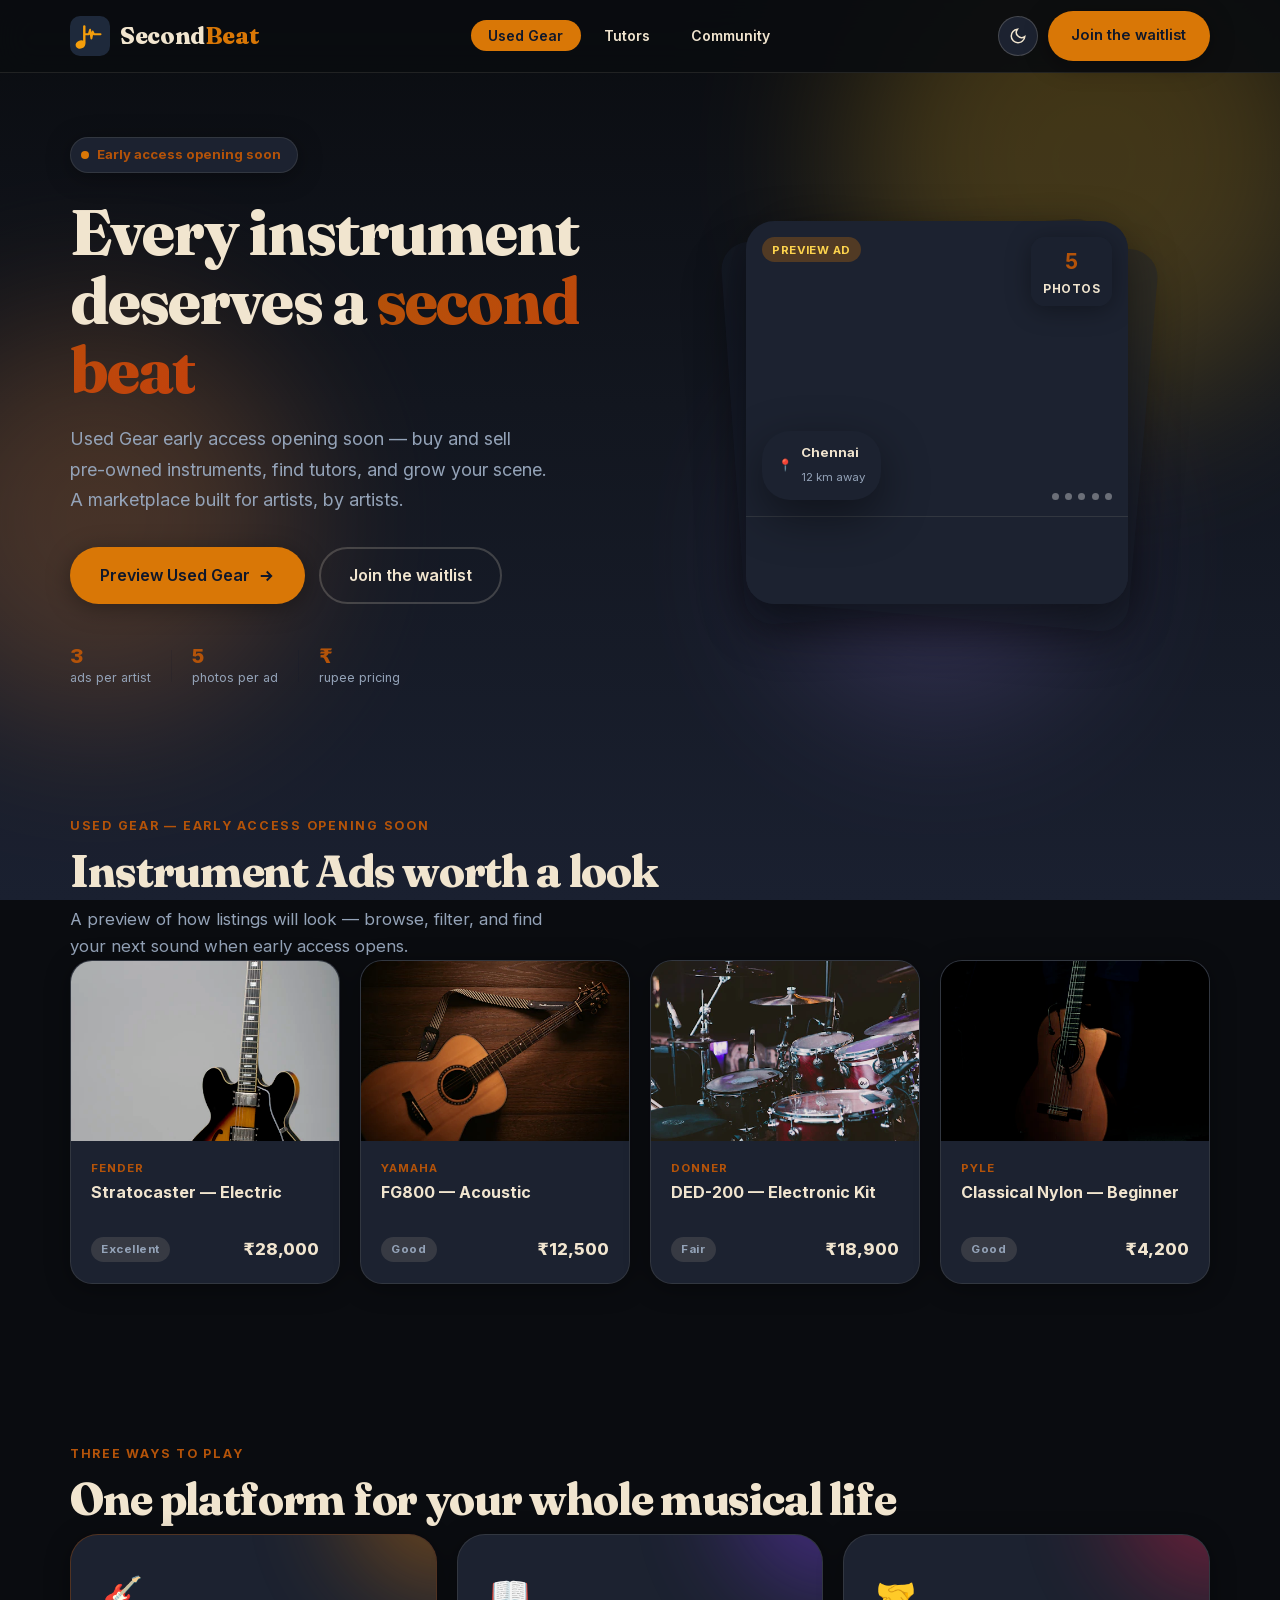
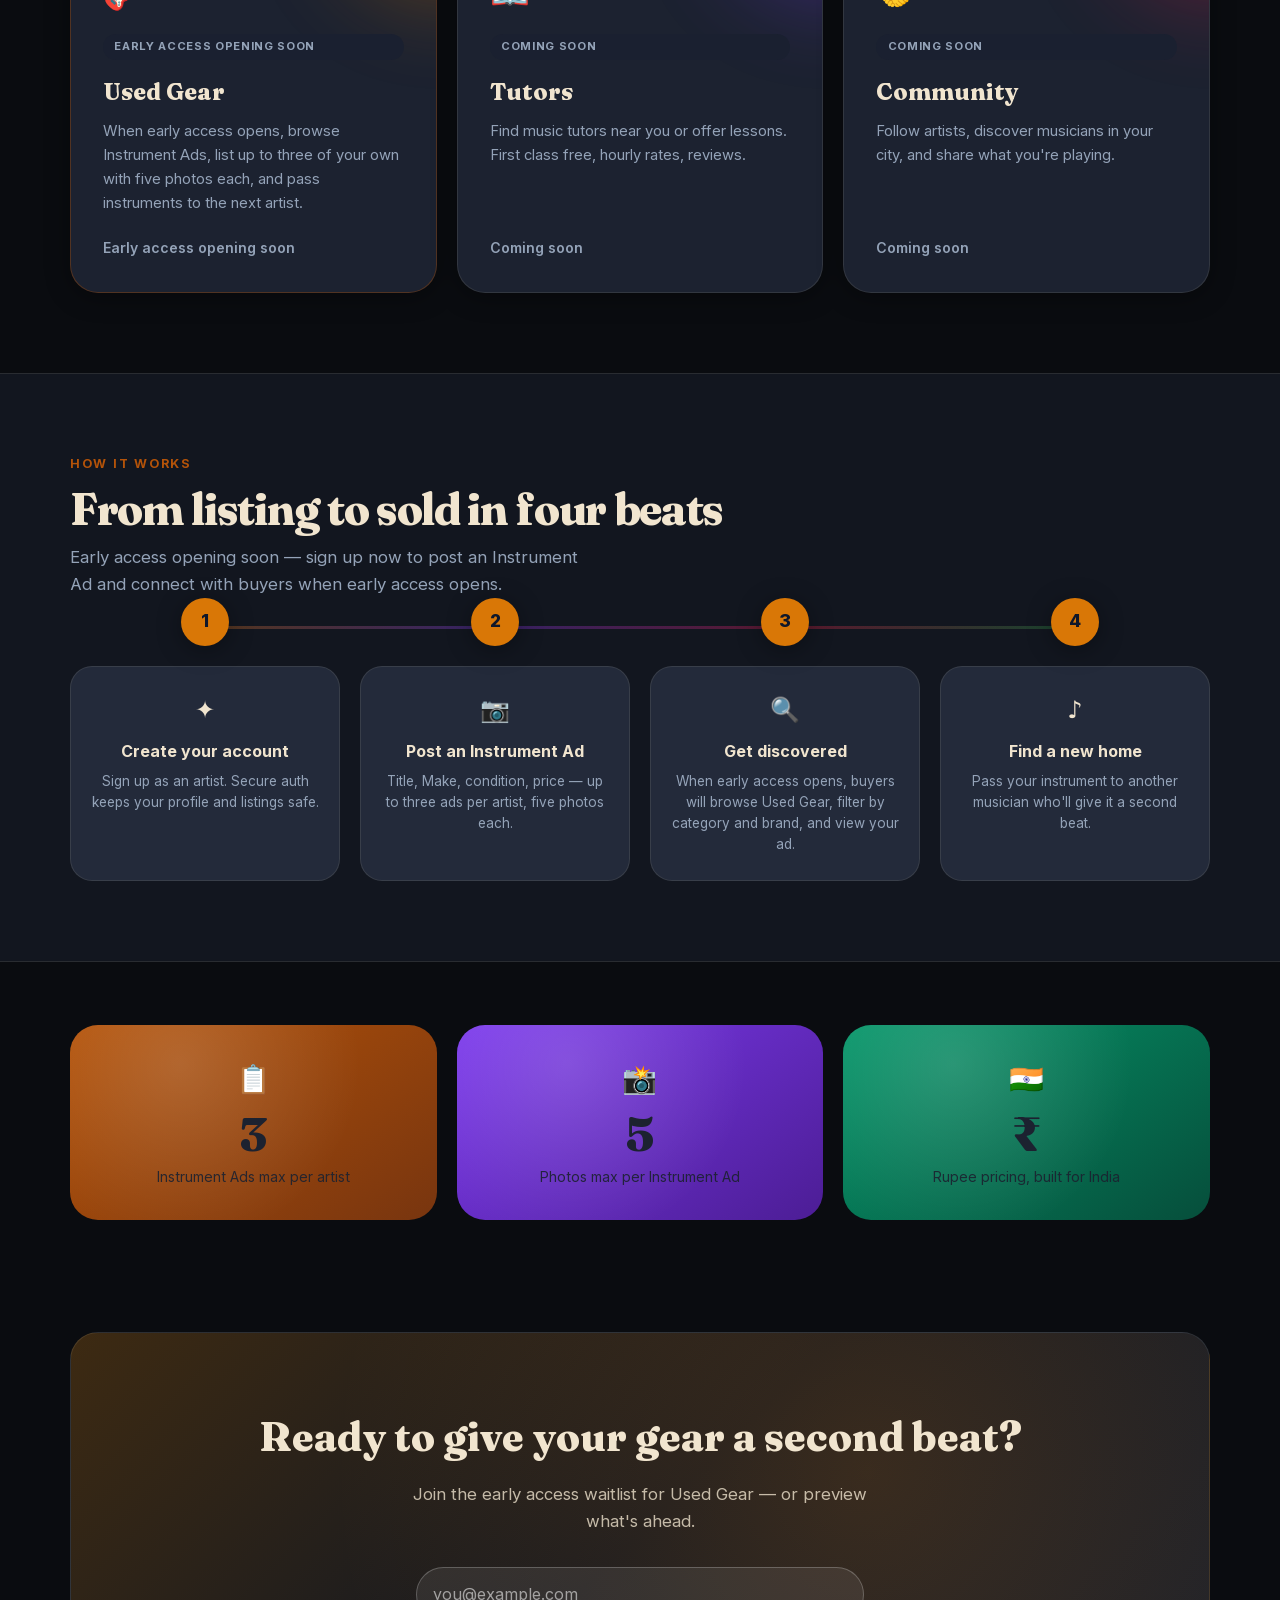
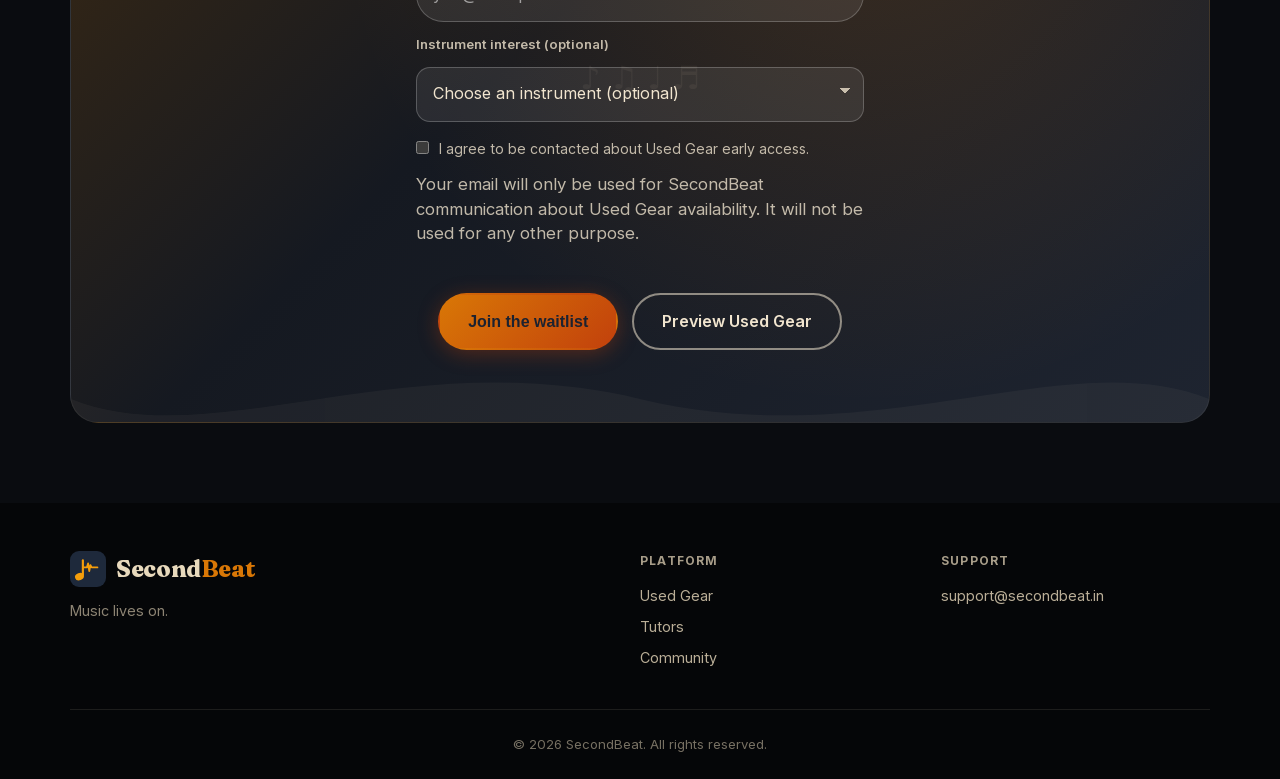
==== commit 1dc74c60: "Add self-hosted Used Gear early access waitlist. Store Visitor signups in Cloudflare D1 via a Pages " ====
--- a/index.html
+++ b/index.html
@@ -1,5 +1,5 @@
 <!DOCTYPE html>
-<html lang="en" data-theme="light">
+<html lang="en" data-theme="light" data-turnstile-site-key="">
   <head>
     <meta charset="UTF-8" />
     <meta name="viewport" content="width=device-width, initial-scale=1.0" />
@@ -42,7 +42,7 @@
             <svg class="icon-sun" width="18" height="18" viewBox="0 0 24 24" fill="none" stroke="currentColor" stroke-width="2"><circle cx="12" cy="12" r="4"/><path d="M12 2v2M12 20v2M4.93 4.93l1.41 1.41M17.66 17.66l1.41 1.41M2 12h2M20 12h2M4.93 19.07l1.41-1.41M17.66 6.34l1.41-1.41"/></svg>
             <svg class="icon-moon" width="18" height="18" viewBox="0 0 24 24" fill="none" stroke="currentColor" stroke-width="2"><path d="M21 12.79A9 9 0 1111.21 3 7 7 0 0021 12.79z"/></svg>
           </button>
-          <a href="#get-started" class="btn btn-primary">Get notified</a>
+          <a href="#get-started" class="btn btn-primary">Join the waitlist</a>
         </div>
       </div>
     </header>
@@ -69,7 +69,7 @@
                 Preview Used Gear
                 <svg width="18" height="18" viewBox="0 0 24 24" fill="none" stroke="currentColor" stroke-width="2.5"><path d="M5 12h14M13 6l6 6-6 6"/></svg>
               </a>
-              <a href="#get-started" class="btn btn-outline btn-lg">Get notified</a>
+              <a href="#get-started" class="btn btn-outline btn-lg">Join the waitlist</a>
             </div>
             <div class="hero-trust">
               <div class="trust-item">
@@ -349,11 +349,45 @@
             </div>
             <div class="cta-notes" aria-hidden="true">♪ ♫ ♩ ♬</div>
             <h2>Ready to give your gear a second beat?</h2>
-            <p>Join SecondBeat — get notified when early access opens, or preview what's ahead.</p>
-            <div class="cta-actions">
-              <a href="#get-started" class="btn btn-accent btn-lg">Get notified</a>
-              <a href="#featured" class="btn btn-outline-light btn-lg">Preview Used Gear</a>
-            </div>
+            <p>Join the early access waitlist for Used Gear — or preview what's ahead.</p>
+            <form class="waitlist-form" id="waitlist-form" novalidate>
+              <div class="waitlist-fields">
+                <label class="sr-only" for="waitlist-email">Email</label>
+                <input
+                  id="waitlist-email"
+                  class="waitlist-input"
+                  type="email"
+                  name="email"
+                  required
+                  autocomplete="email"
+                  inputmode="email"
+                  placeholder="you@example.com"
+                />
+                <label class="waitlist-label" for="waitlist-instrument">Instrument interest (optional)</label>
+                <select id="waitlist-instrument" class="waitlist-select" name="instrument_interest">
+                  <option value="">Choose an instrument (optional)</option>
+                  <option value="Acoustic">Acoustic</option>
+                  <option value="Electric">Electric</option>
+                  <option value="Drums">Drums</option>
+                  <option value="Piano">Piano</option>
+                  <option value="Classical">Classical</option>
+                  <option value="Not sure">Not sure</option>
+                </select>
+              </div>
+              <label class="waitlist-consent">
+                <input type="checkbox" name="consent" required />
+                <span>I agree to be contacted about Used Gear early access.</span>
+              </label>
+              <p class="waitlist-disclosure">
+                Your email will only be used for SecondBeat communication about Used Gear availability. It will not be used for any other purpose.
+              </p>
+              <div class="waitlist-turnstile" id="waitlist-turnstile" aria-hidden="true"></div>
+              <p class="waitlist-message" id="waitlist-message" role="status" aria-live="polite" hidden></p>
+              <div class="waitlist-actions">
+                <button type="submit" class="btn btn-accent btn-lg" id="waitlist-submit">Join the waitlist</button>
+                <a href="#featured" class="btn btn-outline-light btn-lg">Preview Used Gear</a>
+              </div>
+            </form>
           </div>
         </div>
       </section>
@@ -384,6 +418,7 @@
       </div>
     </footer>
     <script src="theme.js" defer></script>
+    <script src="waitlist.js" defer></script>
   </body>
 </html>
 <!-- v3: real photos + light/dark theme -->
--- a/styles.min.css
+++ b/styles.min.css
@@ -1 +1 @@
-*,::after,::before{box-sizing:border-box;margin:0;padding:0}[data-theme=light]{--bg:#faf6ee;--bg-secondary:#f1e5cf;--bg-tertiary:#e8d9bc;--surface:#ffffff;--surface-muted:#fffdf8;--text:#0f172a;--text-muted:#475569;--text-inverse:#f1e5cf;--border:rgba(15, 23, 42, 0.08);--border-strong:rgba(15, 23, 42, 0.18);--nav-bg:rgba(250, 246, 238, 0.88);--shadow:0 4px 24px rgba(15, 23, 42, 0.07);--shadow-lg:0 16px 48px rgba(15, 23, 42, 0.12);--marquee-bg:#0f172a;--marquee-text:#f1e5cf;--how-bg:#ffffff;--cta-bg:linear-gradient(135deg, #1e293b 0%, #0f172a 50%, #1a0f08 100%);--cta-text:#f1e5cf;--cta-text-muted:rgba(241, 229, 207, 0.85);--blob-opacity:0.35;--chip-bg:rgba(255, 255, 255, 0.95);--chip-condition-bg:rgba(241, 229, 207, 0.9);--timeline-card-bg:var(--bg);--btn-primary-bg:#0f172a;--btn-primary-hover:#1e293b;--logo-color:#334155}[data-theme=dark]{--bg:#0a0c10;--bg-secondary:#12161f;--bg-tertiary:#1a2030;--surface:#1c2230;--surface-muted:#232a3a;--text:#f1e5cf;--text-muted:#94a3b8;--text-inverse:#0f172a;--border:rgba(241, 229, 207, 0.1);--border-strong:rgba(241, 229, 207, 0.2);--nav-bg:rgba(10, 12, 16, 0.92);--shadow:0 4px 24px rgba(0, 0, 0, 0.35);--shadow-lg:0 16px 48px rgba(0, 0, 0, 0.45);--marquee-bg:#050608;--marquee-text:#e8d9bc;--how-bg:#12161f;--cta-bg:linear-gradient(135deg, #3d2a12 0%, #151921 42%, #1e2430 100%);--cta-text:#f1e5cf;--cta-text-muted:rgba(241, 229, 207, 0.78);--blob-opacity:0.22;--chip-bg:rgba(28, 34, 48, 0.95);--chip-condition-bg:rgba(241, 229, 207, 0.12);--timeline-card-bg:var(--surface-muted);--btn-primary-bg:#d97706;--btn-primary-hover:#b45309;--logo-color:#f1e5cf}:root{--amber:#d97706;--amber-deep:#b45309;--terracotta:#c2410c;--violet:#7c3aed;--rose:#e11d48;--sage:#16a34a;--white:#ffffff;--radius:14px;--radius-lg:22px;--radius-xl:28px;--font:"Inter",system-ui,sans-serif;--display:"Fraunces",Georgia,serif;color-scheme:light dark}[data-theme=light]{color-scheme:light}[data-theme=dark]{color-scheme:dark}html{scroll-behavior:smooth;-webkit-text-size-adjust:100%;text-size-adjust:100%}body{font-family:var(--font);background:var(--bg);color:var(--text);line-height:1.6;-webkit-font-smoothing:antialiased;overflow-x:hidden;transition:background .35s ease,color .35s ease}img{max-width:100%;display:block}a{color:inherit;text-decoration:none}.container{width:min(1140px,92vw);margin-inline:auto;padding-inline:max(0px,env(safe-area-inset-left,0px)) max(0px,env(safe-area-inset-right,0px))}.page-bg{position:fixed;inset:0;z-index:-1;overflow:hidden;background:linear-gradient(180deg,var(--bg) 0,var(--bg-secondary) 45%,var(--bg-tertiary) 100%);transition:background .35s ease}.page-blob{position:absolute;border-radius:50%;filter:blur(80px);opacity:var(--blob-opacity)}.page-blob-1{width:500px;height:500px;background:#fbbf24;top:-10%;right:-5%;animation:blob-float 14s ease-in-out infinite}.page-blob-2{width:400px;height:400px;background:#fb923c;bottom:20%;left:-8%;animation:blob-float 18s ease-in-out infinite reverse}.page-blob-3{width:300px;height:300px;background:#a78bfa;top:45%;right:15%;animation:blob-float 12s ease-in-out infinite 3s}@keyframes blob-float{0%,100%{transform:translate(0,0) scale(1)}33%{transform:translate(30px,-20px) scale(1.05)}66%{transform:translate(-20px,15px) scale(.95)}}.reveal{animation:reveal-up .8s cubic-bezier(.22,1,.36,1) both}.reveal-delay{animation-delay:.15s}@keyframes reveal-up{from{opacity:0;transform:translateY(28px)}to{opacity:1;transform:translateY(0)}}.nav{position:sticky;top:0;z-index:100;background:var(--nav-bg);backdrop-filter:blur(16px);-webkit-backdrop-filter:blur(16px);border-bottom:1px solid var(--border);transition:background .35s ease,border-color .35s ease}.nav-inner{display:flex;align-items:center;justify-content:space-between;height:4.5rem}.logo{display:flex;align-items:center;gap:.65rem;flex-shrink:0;text-decoration:none}.logo-icon{width:2.5rem;height:2.5rem;flex-shrink:0;display:block}.logo-text{font-family:var(--display);font-size:1.45rem;font-weight:800;color:var(--text);letter-spacing:-.02em;line-height:1;white-space:nowrap}.logo-accent{color:var(--amber)}.logo-footer .logo-text{color:var(--marquee-text)}.logo-footer .logo-icon{width:2.25rem;height:2.25rem}.nav-links{display:flex;gap:.35rem;list-style:none}.nav-links a{padding:.45rem 1.1rem;border-radius:999px;font-weight:600;font-size:.88rem;transition:background .2s,color .2s}.nav-links a:hover{background:var(--border)}.nav-links a.active{background:var(--btn-primary-bg);color:var(--text-inverse)}.nav-cta{display:flex;align-items:center;gap:.6rem}.theme-toggle{display:flex;align-items:center;justify-content:center;width:2.5rem;height:2.5rem;border-radius:999px;border:1px solid var(--border-strong);background:var(--surface);color:var(--text);cursor:pointer;transition:background .2s,transform .15s,border-color .2s}.theme-toggle:hover{background:var(--bg-secondary);transform:scale(1.05)}.theme-toggle .icon-moon{display:none}[data-theme=dark] .theme-toggle .icon-sun{display:none}[data-theme=dark] .theme-toggle .icon-moon{display:block}.btn{display:inline-flex;align-items:center;justify-content:center;gap:.45rem;padding:.7rem 1.35rem;border-radius:999px;font-weight:600;font-size:.92rem;border:2px solid transparent;cursor:pointer;transition:all .2s ease;white-space:nowrap}.btn:active{transform:scale(.97)}.btn-lg{padding:.85rem 1.75rem;font-size:1rem}.btn-primary{background:var(--btn-primary-bg);color:var(--text-inverse);box-shadow:var(--shadow)}.btn-primary:hover{background:var(--btn-primary-hover);transform:translateY(-2px);box-shadow:var(--shadow-lg)}.btn-outline{background:0 0;border-color:var(--border-strong);color:var(--text)}.btn-outline:hover{border-color:var(--text);background:var(--surface)}.btn-ghost{background:0 0;color:var(--text-muted)}.btn-ghost:hover{color:var(--text);background:var(--border)}.btn-accent{background:linear-gradient(135deg,var(--amber) 0,var(--terracotta) 100%);color:var(--surface);box-shadow:0 4px 20px rgba(194,65,12,.35)}.btn-accent:hover{transform:translateY(-2px);box-shadow:0 8px 28px rgba(194,65,12,.4)}.btn-outline-light{background:0 0;border-color:rgba(241,229,207,.55);color:var(--cta-text)}.btn-outline-light:hover{background:var(--cta-text);color:var(--text);border-color:var(--cta-text)}.chip{display:inline-block;padding:.2rem .65rem;border-radius:999px;font-size:.72rem;font-weight:700;text-transform:uppercase;letter-spacing:.04em}.chip-live{background:#dcfce7;color:#166534;animation:chip-pulse 2.5s ease-in-out infinite}.chip-preview{background:rgba(217,119,6,.22);color:#92400e}[data-theme=dark] .chip-preview{background:rgba(217,119,6,.28);color:#fcd34d}.chip-condition{background:var(--chip-condition-bg);color:var(--text-muted);text-transform:capitalize}.chip-photos{position:absolute;top:var(--hero-overlay-gap,1rem);right:var(--hero-overlay-inline,1rem);z-index:3;background:var(--chip-bg);backdrop-filter:blur(8px);padding:.5rem .75rem;border-radius:var(--radius);box-shadow:var(--shadow);font-size:.75rem;text-align:center;color:var(--text)}.chip-photos strong{display:block;font-size:1.3rem;color:var(--amber-deep)}@keyframes chip-pulse{0%,100%{box-shadow:0 0 0 0 rgba(22,101,52,.3)}50%{box-shadow:0 0 0 6px rgba(22,101,52,0)}}.eyebrow{text-transform:uppercase;letter-spacing:.14em;font-size:.78rem;font-weight:700;color:var(--amber-deep);margin-bottom:.6rem}.section-head h2{font-family:var(--display);font-size:clamp(1.85rem, 3.5vw, 2.75rem);font-weight:800;letter-spacing:-.03em;line-height:1.15;margin-bottom:.6rem}.section-desc{color:var(--text-muted);max-width:32rem;font-size:1.05rem}.text-gradient{background:linear-gradient(135deg,var(--amber-deep) 0,var(--terracotta) 100%);-webkit-background-clip:text;-webkit-text-fill-color:transparent;background-clip:text}.hero{padding:4rem 0 3rem;position:relative;overflow-x:clip}.hero-grid{display:grid;grid-template-columns:minmax(0,1fr) minmax(0,1fr);gap:clamp(2rem,4vw,3rem);align-items:center}.hero-badge{display:inline-flex;align-items:center;gap:.5rem;padding:.4rem 1rem .4rem .65rem;background:var(--surface);border:1px solid var(--border);border-radius:999px;font-size:.82rem;font-weight:700;color:var(--amber-deep);margin-bottom:1.5rem;box-shadow:var(--shadow)}.pulse-dot{width:8px;height:8px;border-radius:50%;background:var(--amber);animation:pulse-dot 2s ease-in-out infinite}@keyframes pulse-dot{0%,100%{opacity:1;transform:scale(1)}50%{opacity:.5;transform:scale(1.3)}}.hero h1{font-family:var(--display);font-size:clamp(2.6rem, 5.5vw, 4rem);font-weight:800;line-height:1.08;letter-spacing:-.03em;margin-bottom:1.25rem}.hero-lead{font-size:1.12rem;color:var(--text-muted);max-width:30rem;margin-bottom:2rem;line-height:1.7}.hero-actions{display:flex;flex-wrap:wrap;gap:.85rem;margin-bottom:2.5rem}.hero-trust{display:flex;align-items:center;gap:1.25rem;flex-wrap:wrap}.trust-item{display:flex;flex-direction:column}.trust-item strong{font-size:1.25rem;font-weight:800;color:var(--amber-deep);line-height:1.2}.trust-item span{font-size:.78rem;color:var(--text-muted);font-weight:500}.trust-divider{width:1px;height:2rem;background:rgba(15,23,42,.12)}.hero-copy,.hero-visual{min-width:0}.hero-visual{position:relative;width:min(100%,clamp(240px,42vw,382.5px));max-width:100%;aspect-ratio:1;height:auto;margin-inline:auto;animation:hero-float 5s ease-in-out infinite;--hero-carousel-duration:25s;--hero-carousel-step:5s}@keyframes hero-float{0%,100%{transform:translateY(0)}50%{transform:translateY(-12px)}}.hero-card{background:var(--surface);border-radius:var(--radius-xl);box-shadow:var(--shadow-lg);overflow:hidden}.hero-card-ghost{position:absolute;inset:0;z-index:0;opacity:.45}.hero-card-ghost-1{transform:rotate(5deg) translate(16px,12px)}.hero-card-ghost-2{transform:rotate(-4deg) translate(-14px,8px);background:var(--bg-tertiary)}.hero-card-main{position:relative;z-index:2;width:100%;height:100%;display:grid;grid-template-rows:minmax(0,1fr) auto;grid-template-areas:"image" "body";--hero-overlay-gap:1rem;--hero-overlay-inline:1rem;--hero-dots-size:4.75rem}.hero-card-image{grid-area:image;position:relative;flex:1;display:flex;align-items:center;justify-content:center;min-height:250px;overflow:visible}.hero-photo-stack{position:absolute;inset:0;overflow:hidden;isolation:isolate}.hero-carousel-slide{opacity:0;z-index:0;visibility:hidden;pointer-events:none;will-change:opacity;backface-visibility:hidden;animation:photo-fade var(--hero-carousel-duration) linear infinite}.hero-card-meta .hero-carousel-slide:first-child,.hero-card-prices .hero-carousel-slide:first-child,.hero-photo-dots .hero-carousel-slide:first-child,.hero-photo-stack .hero-carousel-slide:first-child{animation-delay:calc(var(--hero-carousel-step) * -.05)}.hero-card-meta .hero-carousel-slide:nth-child(2),.hero-card-prices .hero-carousel-slide:nth-child(2),.hero-photo-dots .hero-carousel-slide:nth-child(2),.hero-photo-stack .hero-carousel-slide:nth-child(2){animation-delay:calc(var(--hero-carousel-step) * 1)}.hero-card-meta .hero-carousel-slide:nth-child(3),.hero-card-prices .hero-carousel-slide:nth-child(3),.hero-photo-dots .hero-carousel-slide:nth-child(3),.hero-photo-stack .hero-carousel-slide:nth-child(3){animation-delay:calc(var(--hero-carousel-step) * 2)}.hero-card-meta .hero-carousel-slide:nth-child(4),.hero-card-prices .hero-carousel-slide:nth-child(4),.hero-photo-dots .hero-carousel-slide:nth-child(4),.hero-photo-stack .hero-carousel-slide:nth-child(4){animation-delay:calc(var(--hero-carousel-step) * 3)}.hero-card-meta .hero-carousel-slide:nth-child(5),.hero-card-prices .hero-carousel-slide:nth-child(5),.hero-photo-dots .hero-carousel-slide:nth-child(5),.hero-photo-stack .hero-carousel-slide:nth-child(5){animation-delay:calc(var(--hero-carousel-step) * 4)}.hero-photo{position:absolute;inset:0}.hero-photo img{width:100%;height:100%;object-fit:cover;display:block;transform:translateZ(0)}@keyframes photo-fade{0%{opacity:0;z-index:0;visibility:hidden;pointer-events:none;animation-timing-function:cubic-bezier(0.4,0,0.2,1)}1%{visibility:visible}5%{opacity:1;z-index:2;visibility:visible;pointer-events:auto;animation-timing-function:linear}20%{opacity:1;z-index:2;pointer-events:auto;animation-timing-function:cubic-bezier(0.4,0,1,1)}25%{opacity:0;z-index:0;visibility:hidden;pointer-events:none}100%{opacity:0;z-index:0;visibility:hidden;pointer-events:none}}.chip-live,.chip-preview{position:absolute;top:var(--hero-overlay-gap,1rem);left:var(--hero-overlay-inline,1rem);z-index:3}.hero-photo-dots{position:absolute;bottom:var(--hero-overlay-gap,1rem);right:var(--hero-overlay-inline,1rem);left:auto;z-index:3;display:flex;gap:.4rem}.hero-dot{width:7px;height:7px;border-radius:50%;background:rgba(255,255,255,.35)}.hero-photo-dots .hero-carousel-slide{animation-name:dot-active;opacity:1;visibility:visible;pointer-events:auto;z-index:auto}@keyframes dot-active{0%{background:rgba(255,255,255,.35);transform:scale(1);animation-timing-function:cubic-bezier(0.4,0,0.2,1)}5%{background:#fff;transform:scale(1.2);animation-timing-function:linear}20%{background:#fff;transform:scale(1.2);animation-timing-function:cubic-bezier(0.4,0,1,1)}25%{background:rgba(255,255,255,.35);transform:scale(1)}100%{background:rgba(255,255,255,.35);transform:scale(1)}}.hero-card-body{grid-area:body;padding:1.1rem 1.4rem;display:flex;justify-content:space-between;align-items:center;border-top:1px solid var(--border);background:var(--surface)}.hero-card-meta{position:relative;flex:1;min-width:0;min-height:3.25rem}.hero-listing{position:absolute;inset:0;display:flex;flex-direction:column;align-items:flex-start;gap:.3rem;justify-content:center}.hero-card-title{font-weight:700;font-size:1.02rem;line-height:1.25}.hero-listing .chip-condition{padding:.15rem .55rem;font-size:.68rem;font-weight:600;letter-spacing:.02em}.hero-card-prices{position:relative;flex-shrink:0;min-width:5.5rem;min-height:1.5rem}.hero-card-price{position:absolute;inset:0;display:flex;align-items:center;justify-content:flex-end;font-weight:800;font-size:1.2rem;color:var(--amber-deep)}.hero-card-mini{grid-area:image;align-self:end;justify-self:start;position:relative;z-index:4;display:flex;align-items:center;gap:.6rem;margin:0 0 var(--hero-overlay-gap,1rem) var(--hero-overlay-inline,1rem);padding:.7rem 1rem;width:max-content;max-width:min(11.75rem,calc(100% - var(--hero-dots-size,4.75rem) - var(--hero-overlay-inline,1rem) - .5rem))}.mini-icon{font-size:1.1rem}.hero-card-mini strong{display:block;font-size:.82rem}.hero-card-mini span{font-size:.72rem;color:var(--text-muted)}.featured{padding:5rem 0;content-visibility:auto;contain-intrinsic-size:auto 600px}.listing-track{display:grid;grid-template-columns:repeat(4,minmax(0,1fr));gap:1.25rem;align-items:stretch}.listing-card{width:100%;min-width:0;scroll-snap-align:start;display:flex;flex-direction:column;background:var(--surface);border-radius:var(--radius-lg);overflow:hidden;box-shadow:var(--shadow);border:1px solid var(--border);transition:transform .25s ease,box-shadow .25s ease,background .35s ease;cursor:pointer}.listing-card:hover{transform:translateY(-8px) rotate(-1deg);box-shadow:var(--shadow-lg)}.listing-visual{height:180px;position:relative;overflow:hidden;background:var(--bg-tertiary)}.listing-visual img{width:100%;height:100%;object-fit:cover;display:block;transition:transform .4s ease}.listing-card:hover .listing-visual img{transform:scale(1.06)}.listing-body{flex:1;display:flex;flex-direction:column;padding:1.15rem 1.25rem 1.25rem;min-height:118px}.listing-make{font-size:.72rem;font-weight:700;text-transform:uppercase;letter-spacing:.08em;color:var(--amber-deep)}.listing-body h3{font-size:1rem;font-weight:700;margin:.3rem 0 .75rem;line-height:1.3;min-height:2.6em;overflow:hidden;display:-webkit-box;-webkit-line-clamp:2;-webkit-box-orient:vertical}.listing-footer{display:flex;justify-content:space-between;align-items:center;margin-top:auto}.listing-price{font-weight:800;color:var(--text);font-size:1.05rem}.pillars{padding:5rem 0;content-visibility:auto;contain-intrinsic-size:auto 500px}.bento{display:grid;grid-template-columns:repeat(3,minmax(0,1fr));gap:1.25rem;align-items:stretch}.bento-card{position:relative;display:flex;flex-direction:column;width:100%;min-width:0;padding:2rem;border-radius:var(--radius-xl);background:var(--surface);border:1px solid var(--border);box-shadow:var(--shadow);overflow:hidden;transition:transform .3s ease,box-shadow .3s ease,background .35s ease}.bento-card:hover{transform:translateY(-6px);box-shadow:var(--shadow-lg)}.bento-glow{position:absolute;top:-40%;right:-30%;width:200px;height:200px;border-radius:50%;filter:blur(50px);opacity:.4;transition:opacity .3s}.bento-card:hover .bento-glow{opacity:.65}.bento-gear .bento-glow{background:var(--amber)}.bento-tutors .bento-glow{background:var(--violet)}.bento-community .bento-glow{background:var(--rose)}.bento-gear{border-color:rgba(180,83,9,.35)}.bento-gear.live{background:linear-gradient(160deg,var(--surface) 55%,rgba(251,191,36,.14))}[data-theme=dark] .bento-gear.live{background:linear-gradient(160deg,var(--surface) 55%,rgba(217,119,6,.12))}.tag-soon{background:var(--bg-tertiary);color:var(--text-muted)}.bento-icon{font-size:2rem;margin-bottom:1rem;position:relative}.bento-tag{display:inline-block;padding:.25rem .7rem;border-radius:999px;font-size:.7rem;font-weight:700;text-transform:uppercase;letter-spacing:.06em;margin-bottom:.85rem;position:relative}.tag-live{background:#dcfce7;color:#166534}[data-theme=dark] .tag-live{background:rgba(22,101,52,.25);color:#86efac}.tag-soon{background:var(--bg-tertiary);color:var(--text-muted)}.bento-card h3{font-family:var(--display);font-size:1.45rem;font-weight:800;margin-bottom:.5rem;position:relative}.bento-card p{color:var(--text-muted);font-size:.92rem;line-height:1.65;position:relative;flex:1}.bento-footer{margin-top:auto;padding-top:1.25rem;min-height:2.75rem;display:flex;align-items:flex-end;position:relative}.bento-link{display:inline-block;font-weight:700;font-size:.88rem;color:var(--amber-deep);transition:gap .2s}.bento-link:hover{text-decoration:underline}.bento-link-muted{color:var(--text-muted);font-weight:600;cursor:default}.bento-link-muted:hover{text-decoration:none}.how{padding:5rem 0;background:var(--how-bg);border-block:1px solid var(--border);transition:background .35s ease;content-visibility:auto;contain-intrinsic-size:auto 500px}.timeline{display:grid;grid-template-columns:repeat(4,minmax(0,1fr));gap:1.25rem;position:relative;align-items:stretch}.timeline::before{content:"";position:absolute;top:1.75rem;left:10%;right:10%;height:3px;background:linear-gradient(90deg,var(--amber),var(--violet),var(--rose),var(--sage));border-radius:999px;opacity:.35}.timeline-step{display:flex;flex-direction:column;align-items:center;text-align:center;position:relative;height:100%}.timeline-node{width:3rem;height:3rem;border-radius:50%;background:var(--btn-primary-bg);color:var(--text-inverse);font-weight:800;font-size:1.1rem;display:flex;align-items:center;justify-content:center;margin-bottom:1.25rem;position:relative;z-index:1;box-shadow:var(--shadow);transition:transform .3s ease,background .35s ease}.timeline-step:hover .timeline-node{transform:scale(1.12)}.timeline-card{background:var(--timeline-card-bg);border-radius:var(--radius-lg);padding:1.5rem 1.25rem;border:1px solid var(--border);transition:background .3s,transform .3s;flex:1;width:100%;display:flex;flex-direction:column}.timeline-step:hover .timeline-card{background:var(--surface);transform:translateY(-4px);box-shadow:var(--shadow)}.timeline-icon{font-size:1.5rem;display:block;margin-bottom:.65rem}.timeline-card h3{font-size:1rem;font-weight:700;margin-bottom:.4rem}.timeline-card p{font-size:.85rem;color:var(--text-muted);line-height:1.55;flex:1}.stats{padding:4rem 0 5rem}.stats-grid{display:grid;grid-template-columns:repeat(3,minmax(0,1fr));gap:1.25rem;align-items:stretch}.stat-tile{padding:2rem 1.5rem;border-radius:var(--radius-xl);text-align:center;color:var(--surface);transition:transform .3s ease;position:relative;overflow:hidden;display:flex;flex-direction:column;align-items:center;justify-content:center;min-height:180px}.stat-tile:hover{transform:translateY(-6px) scale(1.02)}.stat-tile::before{content:"";position:absolute;inset:0;background:radial-gradient(circle at 30% 20%,rgba(255,255,255,.15),transparent 60%)}.stat-tile-1{background:linear-gradient(145deg,#b45309,#78350f)}.stat-tile-2{background:linear-gradient(145deg,#7c3aed,#4c1d95)}.stat-tile-3{background:linear-gradient(145deg,#059669,#064e3b)}.stat-icon{font-size:1.75rem;display:block;margin-bottom:.5rem;position:relative}.stat-value{font-family:var(--display);font-size:3rem;font-weight:800;line-height:1;position:relative}.stat-label{font-size:.88rem;opacity:.9;margin-top:.5rem;position:relative}.cta{padding:2rem 0 5rem}.cta-box{background:var(--cta-bg);color:var(--cta-text);border-radius:var(--radius-xl);padding:4.5rem 3rem;text-align:center;position:relative;overflow:hidden;border:1px solid var(--border)}.cta-box::after{content:"";position:absolute;inset:0;background:radial-gradient(circle at 70% 20%,rgba(217,119,6,.18),transparent 55%);pointer-events:none}.cta-wave{position:absolute;bottom:0;left:0;right:0;height:80px;opacity:.6}.cta-notes{position:absolute;inset:0;display:flex;align-items:center;justify-content:space-around;font-size:2rem;opacity:.06;pointer-events:none;animation:notes-drift 20s linear infinite}@keyframes notes-drift{from{transform:translateX(-5%)}to{transform:translateX(5%)}}.cta-box h2{font-family:var(--display);font-size:clamp(1.85rem, 3.5vw, 2.5rem);font-weight:800;margin-bottom:.75rem;position:relative;z-index:1;color:var(--cta-text)}.cta-box p{color:var(--cta-text-muted);max-width:30rem;margin:0 auto 2rem;font-size:1.05rem;position:relative;z-index:1}.cta-actions{display:flex;justify-content:center;flex-wrap:wrap;gap:1rem;position:relative;z-index:1}.footer{background:var(--marquee-bg);color:var(--marquee-text);padding:3rem 0 0;transition:background .35s ease}.footer-grid{display:grid;grid-template-columns:2fr 1fr 1fr;gap:2rem;padding-bottom:2.5rem;border-bottom:1px solid rgba(241,229,207,.1)}.footer-brand p{opacity:.6;font-size:.9rem;margin-top:.75rem}.footer-links{display:flex;flex-direction:column;gap:.5rem}.footer-label{font-size:.75rem;font-weight:700;text-transform:uppercase;letter-spacing:.1em;opacity:.72;margin-bottom:.35rem;color:var(--marquee-text)}.footer-links a{font-size:.9rem;opacity:.8;transition:opacity .2s}.footer-links a:hover{opacity:1}.footer-bottom{padding:1.5rem 0;text-align:center;font-size:.82rem;opacity:.5}@media (prefers-reduced-motion:reduce){*,::after,::before{animation-duration:0s!important;animation-iteration-count:1!important;transition-duration:0s!important}.hero-card-meta .hero-carousel-slide:first-child,.hero-card-prices .hero-carousel-slide:first-child,.hero-photo-stack .hero-carousel-slide:first-child{opacity:1;visibility:visible;z-index:2}}@media (max-width:1200px){.listing-track{grid-template-columns:repeat(3,minmax(0,1fr))}}@media (max-width:1024px){.hero-grid{grid-template-columns:1fr;text-align:center}.hero-copy{display:flex;flex-direction:column;align-items:center}.hero-lead{margin-inline:auto}.hero-actions{justify-content:center}.hero-trust{justify-content:center}.hero-visual{width:min(100%,clamp(260px,72vw,382.5px));margin-top:2rem}.hero-card-main{--hero-overlay-gap:0.9rem;--hero-overlay-inline:0.9rem;--hero-dots-size:4.5rem}.bento{grid-template-columns:repeat(2,minmax(0,1fr))}.bento-community{grid-column:1/-1}.timeline{grid-template-columns:repeat(2,minmax(0,1fr))}.timeline::before{display:none}}@media (max-width:960px){.nav-inner{gap:.75rem;height:auto;min-height:4.5rem;padding-block:0.65rem;flex-wrap:wrap}.nav-links{display:flex;order:3;flex:1 1 100%;justify-content:center;gap:.25rem;overflow-x:auto;-webkit-overflow-scrolling:touch;scrollbar-width:none;padding-bottom:.15rem}.nav-links::-webkit-scrollbar{display:none}.nav-links a{flex-shrink:0;padding:.4rem .85rem;font-size:.82rem}.stats-grid{grid-template-columns:repeat(3,minmax(0,1fr))}.stat-value{font-size:clamp(2rem, 6vw, 3rem)}.footer-grid{grid-template-columns:1fr 1fr;text-align:left}.footer-brand{grid-column:1/-1;text-align:center}}@media (max-width:768px){.featured,.hero,.how,.pillars{padding-block:3.5rem}.stats{padding:3rem 0 3.5rem}.hero h1{font-size:clamp(2rem, 8vw, 2.75rem)}.hero-lead{font-size:1rem}.hero-visual{width:min(100%,clamp(240px,85vw,340px))}.hero-card-main{--hero-overlay-gap:0.85rem;--hero-overlay-inline:0.85rem;--hero-dots-size:4.25rem}.hero-card-mini{padding:.65rem .9rem;gap:.5rem}.hero-card-body{padding:1rem 1.1rem;gap:.5rem}.hero-card-image{min-height:clamp(180px,45vw,250px)}.listing-track{grid-template-columns:repeat(2,minmax(0,1fr));gap:1rem}.bento{grid-template-columns:1fr}.bento-community{grid-column:auto}.stats-grid{grid-template-columns:1fr;gap:1rem}.stat-tile{min-height:150px;padding:1.5rem 1.25rem}.footer-grid{grid-template-columns:1fr;text-align:center}.footer-links{align-items:center}.section-desc{margin-inline:auto;text-align:center}}@media (max-width:560px){.page-blob-1{width:min(500px,120vw)}.page-blob-2{width:min(400px,100vw)}.page-blob-3{width:min(300px,80vw)}.container{width:min(1140px,94vw)}.nav-cta .btn-ghost{display:none}.nav-cta .btn-primary{padding:.6rem 1rem;font-size:.85rem}.logo-text{font-size:1.2rem}.listing-track{grid-template-columns:1fr}.timeline{grid-template-columns:1fr;gap:1rem}.cta-box{padding:2.5rem 1.25rem}.cta-actions{flex-direction:column;align-items:stretch}.cta-actions .btn{width:100%}.trust-divider{display:none}.hero-trust{gap:1rem;justify-content:space-evenly;width:100%}.hero-actions{flex-direction:column;align-items:stretch;width:100%;max-width:20rem;margin-inline:auto}.hero-actions .btn{width:100%}.hero-visual{width:min(100%,clamp(220px,88vw,306px))}.hero-card-main{--hero-overlay-gap:0.65rem;--hero-overlay-inline:0.65rem;--hero-dots-size:3.85rem}.hero-card-mini{padding:.6rem .8rem;gap:.45rem}.hero-card-mini strong{font-size:.78rem}.hero-card-mini span{font-size:.68rem}.mini-icon{font-size:1rem}.hero-photo-dots{gap:.3rem}.hero-dot{width:6px;height:6px}.hero-card-ghost-1{transform:rotate(5deg) translate(8px,8px)}.hero-card-ghost-2{transform:rotate(-4deg) translate(-8px,6px)}.chip-photos{padding:.35rem .55rem;font-size:.65rem}.chip-photos strong{font-size:1.1rem}.chip-live,.chip-preview{font-size:.65rem}.bento-card{padding:1.5rem}.listing-visual{height:clamp(160px,42vw,200px)}}@media (max-width:380px){.hero-card-main{--hero-dots-size:3.5rem}.hero-card-mini{max-width:min(10.25rem,calc(100% - var(--hero-dots-size) - var(--hero-overlay-inline) - .35rem));padding:.55rem .75rem}.hero-card-body{flex-direction:column;align-items:flex-start;gap:.65rem}.hero-card-meta{min-height:2.75rem}.hero-card-price{font-size:1.1rem}.nav-links a{padding:.35rem .7rem;font-size:.78rem}}+*,::after,::before{box-sizing:border-box;margin:0;padding:0}[data-theme=light]{--bg:#faf6ee;--bg-secondary:#f1e5cf;--bg-tertiary:#e8d9bc;--surface:#ffffff;--surface-muted:#fffdf8;--text:#0f172a;--text-muted:#475569;--text-inverse:#f1e5cf;--border:rgba(15, 23, 42, 0.08);--border-strong:rgba(15, 23, 42, 0.18);--nav-bg:rgba(250, 246, 238, 0.88);--shadow:0 4px 24px rgba(15, 23, 42, 0.07);--shadow-lg:0 16px 48px rgba(15, 23, 42, 0.12);--marquee-bg:#0f172a;--marquee-text:#f1e5cf;--how-bg:#ffffff;--cta-bg:linear-gradient(135deg, #1e293b 0%, #0f172a 50%, #1a0f08 100%);--cta-text:#f1e5cf;--cta-text-muted:rgba(241, 229, 207, 0.85);--blob-opacity:0.35;--chip-bg:rgba(255, 255, 255, 0.95);--chip-condition-bg:rgba(241, 229, 207, 0.9);--timeline-card-bg:var(--bg);--btn-primary-bg:#0f172a;--btn-primary-hover:#1e293b;--logo-color:#334155}[data-theme=dark]{--bg:#0a0c10;--bg-secondary:#12161f;--bg-tertiary:#1a2030;--surface:#1c2230;--surface-muted:#232a3a;--text:#f1e5cf;--text-muted:#94a3b8;--text-inverse:#0f172a;--border:rgba(241, 229, 207, 0.1);--border-strong:rgba(241, 229, 207, 0.2);--nav-bg:rgba(10, 12, 16, 0.92);--shadow:0 4px 24px rgba(0, 0, 0, 0.35);--shadow-lg:0 16px 48px rgba(0, 0, 0, 0.45);--marquee-bg:#050608;--marquee-text:#e8d9bc;--how-bg:#12161f;--cta-bg:linear-gradient(135deg, #3d2a12 0%, #151921 42%, #1e2430 100%);--cta-text:#f1e5cf;--cta-text-muted:rgba(241, 229, 207, 0.78);--blob-opacity:0.22;--chip-bg:rgba(28, 34, 48, 0.95);--chip-condition-bg:rgba(241, 229, 207, 0.12);--timeline-card-bg:var(--surface-muted);--btn-primary-bg:#d97706;--btn-primary-hover:#b45309;--logo-color:#f1e5cf}:root{--amber:#d97706;--amber-deep:#b45309;--terracotta:#c2410c;--violet:#7c3aed;--rose:#e11d48;--sage:#16a34a;--white:#ffffff;--radius:14px;--radius-lg:22px;--radius-xl:28px;--font:"Inter",system-ui,sans-serif;--display:"Fraunces",Georgia,serif;color-scheme:light dark}[data-theme=light]{color-scheme:light}[data-theme=dark]{color-scheme:dark}html{scroll-behavior:smooth;-webkit-text-size-adjust:100%;text-size-adjust:100%}body{font-family:var(--font);background:var(--bg);color:var(--text);line-height:1.6;-webkit-font-smoothing:antialiased;overflow-x:hidden;transition:background .35s ease,color .35s ease}img{max-width:100%;display:block}a{color:inherit;text-decoration:none}.container{width:min(1140px,92vw);margin-inline:auto;padding-inline:max(0px,env(safe-area-inset-left,0px)) max(0px,env(safe-area-inset-right,0px))}.page-bg{position:fixed;inset:0;z-index:-1;overflow:hidden;background:linear-gradient(180deg,var(--bg) 0,var(--bg-secondary) 45%,var(--bg-tertiary) 100%);transition:background .35s ease}.page-blob{position:absolute;border-radius:50%;filter:blur(80px);opacity:var(--blob-opacity)}.page-blob-1{width:500px;height:500px;background:#fbbf24;top:-10%;right:-5%;animation:blob-float 14s ease-in-out infinite}.page-blob-2{width:400px;height:400px;background:#fb923c;bottom:20%;left:-8%;animation:blob-float 18s ease-in-out infinite reverse}.page-blob-3{width:300px;height:300px;background:#a78bfa;top:45%;right:15%;animation:blob-float 12s ease-in-out infinite 3s}@keyframes blob-float{0%,100%{transform:translate(0,0) scale(1)}33%{transform:translate(30px,-20px) scale(1.05)}66%{transform:translate(-20px,15px) scale(.95)}}.reveal{animation:reveal-up .8s cubic-bezier(.22,1,.36,1) both}.reveal-delay{animation-delay:.15s}@keyframes reveal-up{from{opacity:0;transform:translateY(28px)}to{opacity:1;transform:translateY(0)}}.nav{position:sticky;top:0;z-index:100;background:var(--nav-bg);backdrop-filter:blur(16px);-webkit-backdrop-filter:blur(16px);border-bottom:1px solid var(--border);transition:background .35s ease,border-color .35s ease}.nav-inner{display:flex;align-items:center;justify-content:space-between;height:4.5rem}.logo{display:flex;align-items:center;gap:.65rem;flex-shrink:0;text-decoration:none}.logo-icon{width:2.5rem;height:2.5rem;flex-shrink:0;display:block}.logo-text{font-family:var(--display);font-size:1.45rem;font-weight:800;color:var(--text);letter-spacing:-.02em;line-height:1;white-space:nowrap}.logo-accent{color:var(--amber)}.logo-footer .logo-text{color:var(--marquee-text)}.logo-footer .logo-icon{width:2.25rem;height:2.25rem}.nav-links{display:flex;gap:.35rem;list-style:none}.nav-links a{padding:.45rem 1.1rem;border-radius:999px;font-weight:600;font-size:.88rem;transition:background .2s,color .2s}.nav-links a:hover{background:var(--border)}.nav-links a.active{background:var(--btn-primary-bg);color:var(--text-inverse)}.nav-cta{display:flex;align-items:center;gap:.6rem}.theme-toggle{display:flex;align-items:center;justify-content:center;width:2.5rem;height:2.5rem;border-radius:999px;border:1px solid var(--border-strong);background:var(--surface);color:var(--text);cursor:pointer;transition:background .2s,transform .15s,border-color .2s}.theme-toggle:hover{background:var(--bg-secondary);transform:scale(1.05)}.theme-toggle .icon-moon{display:none}[data-theme=dark] .theme-toggle .icon-sun{display:none}[data-theme=dark] .theme-toggle .icon-moon{display:block}.btn{display:inline-flex;align-items:center;justify-content:center;gap:.45rem;padding:.7rem 1.35rem;border-radius:999px;font-weight:600;font-size:.92rem;border:2px solid transparent;cursor:pointer;transition:all .2s ease;white-space:nowrap}.btn:active{transform:scale(.97)}.btn-lg{padding:.85rem 1.75rem;font-size:1rem}.btn-primary{background:var(--btn-primary-bg);color:var(--text-inverse);box-shadow:var(--shadow)}.btn-primary:hover{background:var(--btn-primary-hover);transform:translateY(-2px);box-shadow:var(--shadow-lg)}.btn-outline{background:0 0;border-color:var(--border-strong);color:var(--text)}.btn-outline:hover{border-color:var(--text);background:var(--surface)}.btn-ghost{background:0 0;color:var(--text-muted)}.btn-ghost:hover{color:var(--text);background:var(--border)}.btn-accent{background:linear-gradient(135deg,var(--amber) 0,var(--terracotta) 100%);color:var(--surface);box-shadow:0 4px 20px rgba(194,65,12,.35)}.btn-accent:hover{transform:translateY(-2px);box-shadow:0 8px 28px rgba(194,65,12,.4)}.btn-outline-light{background:0 0;border-color:rgba(241,229,207,.55);color:var(--cta-text)}.btn-outline-light:hover{background:var(--cta-text);color:var(--text);border-color:var(--cta-text)}.chip{display:inline-block;padding:.2rem .65rem;border-radius:999px;font-size:.72rem;font-weight:700;text-transform:uppercase;letter-spacing:.04em}.chip-live{background:#dcfce7;color:#166534;animation:chip-pulse 2.5s ease-in-out infinite}.chip-preview{background:rgba(217,119,6,.22);color:#92400e}[data-theme=dark] .chip-preview{background:rgba(217,119,6,.28);color:#fcd34d}.chip-condition{background:var(--chip-condition-bg);color:var(--text-muted);text-transform:capitalize}.chip-photos{position:absolute;top:var(--hero-overlay-gap,1rem);right:var(--hero-overlay-inline,1rem);z-index:3;background:var(--chip-bg);backdrop-filter:blur(8px);padding:.5rem .75rem;border-radius:var(--radius);box-shadow:var(--shadow);font-size:.75rem;text-align:center;color:var(--text)}.chip-photos strong{display:block;font-size:1.3rem;color:var(--amber-deep)}@keyframes chip-pulse{0%,100%{box-shadow:0 0 0 0 rgba(22,101,52,.3)}50%{box-shadow:0 0 0 6px rgba(22,101,52,0)}}.eyebrow{text-transform:uppercase;letter-spacing:.14em;font-size:.78rem;font-weight:700;color:var(--amber-deep);margin-bottom:.6rem}.section-head h2{font-family:var(--display);font-size:clamp(1.85rem, 3.5vw, 2.75rem);font-weight:800;letter-spacing:-.03em;line-height:1.15;margin-bottom:.6rem}.section-desc{color:var(--text-muted);max-width:32rem;font-size:1.05rem}.text-gradient{background:linear-gradient(135deg,var(--amber-deep) 0,var(--terracotta) 100%);-webkit-background-clip:text;-webkit-text-fill-color:transparent;background-clip:text}.hero{padding:4rem 0 3rem;position:relative;overflow-x:clip}.hero-grid{display:grid;grid-template-columns:minmax(0,1fr) minmax(0,1fr);gap:clamp(2rem,4vw,3rem);align-items:center}.hero-badge{display:inline-flex;align-items:center;gap:.5rem;padding:.4rem 1rem .4rem .65rem;background:var(--surface);border:1px solid var(--border);border-radius:999px;font-size:.82rem;font-weight:700;color:var(--amber-deep);margin-bottom:1.5rem;box-shadow:var(--shadow)}.pulse-dot{width:8px;height:8px;border-radius:50%;background:var(--amber);animation:pulse-dot 2s ease-in-out infinite}@keyframes pulse-dot{0%,100%{opacity:1;transform:scale(1)}50%{opacity:.5;transform:scale(1.3)}}.hero h1{font-family:var(--display);font-size:clamp(2.6rem, 5.5vw, 4rem);font-weight:800;line-height:1.08;letter-spacing:-.03em;margin-bottom:1.25rem}.hero-lead{font-size:1.12rem;color:var(--text-muted);max-width:30rem;margin-bottom:2rem;line-height:1.7}.hero-actions{display:flex;flex-wrap:wrap;gap:.85rem;margin-bottom:2.5rem}.hero-trust{display:flex;align-items:center;gap:1.25rem;flex-wrap:wrap}.trust-item{display:flex;flex-direction:column}.trust-item strong{font-size:1.25rem;font-weight:800;color:var(--amber-deep);line-height:1.2}.trust-item span{font-size:.78rem;color:var(--text-muted);font-weight:500}.trust-divider{width:1px;height:2rem;background:rgba(15,23,42,.12)}.hero-copy,.hero-visual{min-width:0}.hero-visual{position:relative;width:min(100%,clamp(240px,42vw,382.5px));max-width:100%;aspect-ratio:1;height:auto;margin-inline:auto;animation:hero-float 5s ease-in-out infinite;--hero-carousel-duration:25s;--hero-carousel-step:5s}@keyframes hero-float{0%,100%{transform:translateY(0)}50%{transform:translateY(-12px)}}.hero-card{background:var(--surface);border-radius:var(--radius-xl);box-shadow:var(--shadow-lg);overflow:hidden}.hero-card-ghost{position:absolute;inset:0;z-index:0;opacity:.45}.hero-card-ghost-1{transform:rotate(5deg) translate(16px,12px)}.hero-card-ghost-2{transform:rotate(-4deg) translate(-14px,8px);background:var(--bg-tertiary)}.hero-card-main{position:relative;z-index:2;width:100%;height:100%;display:grid;grid-template-rows:minmax(0,1fr) auto;grid-template-areas:"image" "body";--hero-overlay-gap:1rem;--hero-overlay-inline:1rem;--hero-dots-size:4.75rem}.hero-card-image{grid-area:image;position:relative;flex:1;display:flex;align-items:center;justify-content:center;min-height:250px;overflow:visible}.hero-photo-stack{position:absolute;inset:0;overflow:hidden;isolation:isolate}.hero-carousel-slide{opacity:0;z-index:0;visibility:hidden;pointer-events:none;will-change:opacity;backface-visibility:hidden;animation:photo-fade var(--hero-carousel-duration) linear infinite}.hero-card-meta .hero-carousel-slide:first-child,.hero-card-prices .hero-carousel-slide:first-child,.hero-photo-dots .hero-carousel-slide:first-child,.hero-photo-stack .hero-carousel-slide:first-child{animation-delay:calc(var(--hero-carousel-step) * -.05)}.hero-card-meta .hero-carousel-slide:nth-child(2),.hero-card-prices .hero-carousel-slide:nth-child(2),.hero-photo-dots .hero-carousel-slide:nth-child(2),.hero-photo-stack .hero-carousel-slide:nth-child(2){animation-delay:calc(var(--hero-carousel-step) * 1)}.hero-card-meta .hero-carousel-slide:nth-child(3),.hero-card-prices .hero-carousel-slide:nth-child(3),.hero-photo-dots .hero-carousel-slide:nth-child(3),.hero-photo-stack .hero-carousel-slide:nth-child(3){animation-delay:calc(var(--hero-carousel-step) * 2)}.hero-card-meta .hero-carousel-slide:nth-child(4),.hero-card-prices .hero-carousel-slide:nth-child(4),.hero-photo-dots .hero-carousel-slide:nth-child(4),.hero-photo-stack .hero-carousel-slide:nth-child(4){animation-delay:calc(var(--hero-carousel-step) * 3)}.hero-card-meta .hero-carousel-slide:nth-child(5),.hero-card-prices .hero-carousel-slide:nth-child(5),.hero-photo-dots .hero-carousel-slide:nth-child(5),.hero-photo-stack .hero-carousel-slide:nth-child(5){animation-delay:calc(var(--hero-carousel-step) * 4)}.hero-photo{position:absolute;inset:0}.hero-photo img{width:100%;height:100%;object-fit:cover;display:block;transform:translateZ(0)}@keyframes photo-fade{0%{opacity:0;z-index:0;visibility:hidden;pointer-events:none;animation-timing-function:cubic-bezier(0.4,0,0.2,1)}1%{visibility:visible}5%{opacity:1;z-index:2;visibility:visible;pointer-events:auto;animation-timing-function:linear}20%{opacity:1;z-index:2;pointer-events:auto;animation-timing-function:cubic-bezier(0.4,0,1,1)}25%{opacity:0;z-index:0;visibility:hidden;pointer-events:none}100%{opacity:0;z-index:0;visibility:hidden;pointer-events:none}}.chip-live,.chip-preview{position:absolute;top:var(--hero-overlay-gap,1rem);left:var(--hero-overlay-inline,1rem);z-index:3}.hero-photo-dots{position:absolute;bottom:var(--hero-overlay-gap,1rem);right:var(--hero-overlay-inline,1rem);left:auto;z-index:3;display:flex;gap:.4rem}.hero-dot{width:7px;height:7px;border-radius:50%;background:rgba(255,255,255,.35)}.hero-photo-dots .hero-carousel-slide{animation-name:dot-active;opacity:1;visibility:visible;pointer-events:auto;z-index:auto}@keyframes dot-active{0%{background:rgba(255,255,255,.35);transform:scale(1);animation-timing-function:cubic-bezier(0.4,0,0.2,1)}5%{background:#fff;transform:scale(1.2);animation-timing-function:linear}20%{background:#fff;transform:scale(1.2);animation-timing-function:cubic-bezier(0.4,0,1,1)}25%{background:rgba(255,255,255,.35);transform:scale(1)}100%{background:rgba(255,255,255,.35);transform:scale(1)}}.hero-card-body{grid-area:body;padding:1.1rem 1.4rem;display:flex;justify-content:space-between;align-items:center;border-top:1px solid var(--border);background:var(--surface)}.hero-card-meta{position:relative;flex:1;min-width:0;min-height:3.25rem}.hero-listing{position:absolute;inset:0;display:flex;flex-direction:column;align-items:flex-start;gap:.3rem;justify-content:center}.hero-card-title{font-weight:700;font-size:1.02rem;line-height:1.25}.hero-listing .chip-condition{padding:.15rem .55rem;font-size:.68rem;font-weight:600;letter-spacing:.02em}.hero-card-prices{position:relative;flex-shrink:0;min-width:5.5rem;min-height:1.5rem}.hero-card-price{position:absolute;inset:0;display:flex;align-items:center;justify-content:flex-end;font-weight:800;font-size:1.2rem;color:var(--amber-deep)}.hero-card-mini{grid-area:image;align-self:end;justify-self:start;position:relative;z-index:4;display:flex;align-items:center;gap:.6rem;margin:0 0 var(--hero-overlay-gap,1rem) var(--hero-overlay-inline,1rem);padding:.7rem 1rem;width:max-content;max-width:min(11.75rem,calc(100% - var(--hero-dots-size,4.75rem) - var(--hero-overlay-inline,1rem) - .5rem))}.mini-icon{font-size:1.1rem}.hero-card-mini strong{display:block;font-size:.82rem}.hero-card-mini span{font-size:.72rem;color:var(--text-muted)}.featured{padding:5rem 0;content-visibility:auto;contain-intrinsic-size:auto 600px}.listing-track{display:grid;grid-template-columns:repeat(4,minmax(0,1fr));gap:1.25rem;align-items:stretch}.listing-card{width:100%;min-width:0;scroll-snap-align:start;display:flex;flex-direction:column;background:var(--surface);border-radius:var(--radius-lg);overflow:hidden;box-shadow:var(--shadow);border:1px solid var(--border);transition:transform .25s ease,box-shadow .25s ease,background .35s ease;cursor:pointer}.listing-card:hover{transform:translateY(-8px) rotate(-1deg);box-shadow:var(--shadow-lg)}.listing-visual{height:180px;position:relative;overflow:hidden;background:var(--bg-tertiary)}.listing-visual img{width:100%;height:100%;object-fit:cover;display:block;transition:transform .4s ease}.listing-card:hover .listing-visual img{transform:scale(1.06)}.listing-body{flex:1;display:flex;flex-direction:column;padding:1.15rem 1.25rem 1.25rem;min-height:118px}.listing-make{font-size:.72rem;font-weight:700;text-transform:uppercase;letter-spacing:.08em;color:var(--amber-deep)}.listing-body h3{font-size:1rem;font-weight:700;margin:.3rem 0 .75rem;line-height:1.3;min-height:2.6em;overflow:hidden;display:-webkit-box;-webkit-line-clamp:2;-webkit-box-orient:vertical}.listing-footer{display:flex;justify-content:space-between;align-items:center;margin-top:auto}.listing-price{font-weight:800;color:var(--text);font-size:1.05rem}.pillars{padding:5rem 0;content-visibility:auto;contain-intrinsic-size:auto 500px}.bento{display:grid;grid-template-columns:repeat(3,minmax(0,1fr));gap:1.25rem;align-items:stretch}.bento-card{position:relative;display:flex;flex-direction:column;width:100%;min-width:0;padding:2rem;border-radius:var(--radius-xl);background:var(--surface);border:1px solid var(--border);box-shadow:var(--shadow);overflow:hidden;transition:transform .3s ease,box-shadow .3s ease,background .35s ease}.bento-card:hover{transform:translateY(-6px);box-shadow:var(--shadow-lg)}.bento-glow{position:absolute;top:-40%;right:-30%;width:200px;height:200px;border-radius:50%;filter:blur(50px);opacity:.4;transition:opacity .3s}.bento-card:hover .bento-glow{opacity:.65}.bento-gear .bento-glow{background:var(--amber)}.bento-tutors .bento-glow{background:var(--violet)}.bento-community .bento-glow{background:var(--rose)}.bento-gear{border-color:rgba(180,83,9,.35)}.bento-gear.live{background:linear-gradient(160deg,var(--surface) 55%,rgba(251,191,36,.14))}[data-theme=dark] .bento-gear.live{background:linear-gradient(160deg,var(--surface) 55%,rgba(217,119,6,.12))}.tag-soon{background:var(--bg-tertiary);color:var(--text-muted)}.bento-icon{font-size:2rem;margin-bottom:1rem;position:relative}.bento-tag{display:inline-block;padding:.25rem .7rem;border-radius:999px;font-size:.7rem;font-weight:700;text-transform:uppercase;letter-spacing:.06em;margin-bottom:.85rem;position:relative}.tag-live{background:#dcfce7;color:#166534}[data-theme=dark] .tag-live{background:rgba(22,101,52,.25);color:#86efac}.tag-soon{background:var(--bg-tertiary);color:var(--text-muted)}.bento-card h3{font-family:var(--display);font-size:1.45rem;font-weight:800;margin-bottom:.5rem;position:relative}.bento-card p{color:var(--text-muted);font-size:.92rem;line-height:1.65;position:relative;flex:1}.bento-footer{margin-top:auto;padding-top:1.25rem;min-height:2.75rem;display:flex;align-items:flex-end;position:relative}.bento-link{display:inline-block;font-weight:700;font-size:.88rem;color:var(--amber-deep);transition:gap .2s}.bento-link:hover{text-decoration:underline}.bento-link-muted{color:var(--text-muted);font-weight:600;cursor:default}.bento-link-muted:hover{text-decoration:none}.how{padding:5rem 0;background:var(--how-bg);border-block:1px solid var(--border);transition:background .35s ease;content-visibility:auto;contain-intrinsic-size:auto 500px}.timeline{display:grid;grid-template-columns:repeat(4,minmax(0,1fr));gap:1.25rem;position:relative;align-items:stretch}.timeline::before{content:"";position:absolute;top:1.75rem;left:10%;right:10%;height:3px;background:linear-gradient(90deg,var(--amber),var(--violet),var(--rose),var(--sage));border-radius:999px;opacity:.35}.timeline-step{display:flex;flex-direction:column;align-items:center;text-align:center;position:relative;height:100%}.timeline-node{width:3rem;height:3rem;border-radius:50%;background:var(--btn-primary-bg);color:var(--text-inverse);font-weight:800;font-size:1.1rem;display:flex;align-items:center;justify-content:center;margin-bottom:1.25rem;position:relative;z-index:1;box-shadow:var(--shadow);transition:transform .3s ease,background .35s ease}.timeline-step:hover .timeline-node{transform:scale(1.12)}.timeline-card{background:var(--timeline-card-bg);border-radius:var(--radius-lg);padding:1.5rem 1.25rem;border:1px solid var(--border);transition:background .3s,transform .3s;flex:1;width:100%;display:flex;flex-direction:column}.timeline-step:hover .timeline-card{background:var(--surface);transform:translateY(-4px);box-shadow:var(--shadow)}.timeline-icon{font-size:1.5rem;display:block;margin-bottom:.65rem}.timeline-card h3{font-size:1rem;font-weight:700;margin-bottom:.4rem}.timeline-card p{font-size:.85rem;color:var(--text-muted);line-height:1.55;flex:1}.stats{padding:4rem 0 5rem}.stats-grid{display:grid;grid-template-columns:repeat(3,minmax(0,1fr));gap:1.25rem;align-items:stretch}.stat-tile{padding:2rem 1.5rem;border-radius:var(--radius-xl);text-align:center;color:var(--surface);transition:transform .3s ease;position:relative;overflow:hidden;display:flex;flex-direction:column;align-items:center;justify-content:center;min-height:180px}.stat-tile:hover{transform:translateY(-6px) scale(1.02)}.stat-tile::before{content:"";position:absolute;inset:0;background:radial-gradient(circle at 30% 20%,rgba(255,255,255,.15),transparent 60%)}.stat-tile-1{background:linear-gradient(145deg,#b45309,#78350f)}.stat-tile-2{background:linear-gradient(145deg,#7c3aed,#4c1d95)}.stat-tile-3{background:linear-gradient(145deg,#059669,#064e3b)}.stat-icon{font-size:1.75rem;display:block;margin-bottom:.5rem;position:relative}.stat-value{font-family:var(--display);font-size:3rem;font-weight:800;line-height:1;position:relative}.stat-label{font-size:.88rem;opacity:.9;margin-top:.5rem;position:relative}.cta{padding:2rem 0 5rem}.cta-box{background:var(--cta-bg);color:var(--cta-text);border-radius:var(--radius-xl);padding:4.5rem 3rem;text-align:center;position:relative;overflow:hidden;border:1px solid var(--border)}.cta-box::after{content:"";position:absolute;inset:0;background:radial-gradient(circle at 70% 20%,rgba(217,119,6,.18),transparent 55%);pointer-events:none}.cta-wave{position:absolute;bottom:0;left:0;right:0;height:80px;opacity:.6}.cta-notes{position:absolute;inset:0;display:flex;align-items:center;justify-content:space-around;font-size:2rem;opacity:.06;pointer-events:none;animation:notes-drift 20s linear infinite}@keyframes notes-drift{from{transform:translateX(-5%)}to{transform:translateX(5%)}}.cta-box h2{font-family:var(--display);font-size:clamp(1.85rem, 3.5vw, 2.5rem);font-weight:800;margin-bottom:.75rem;position:relative;z-index:1;color:var(--cta-text)}.cta-box p{color:var(--cta-text-muted);max-width:30rem;margin:0 auto 2rem;font-size:1.05rem;position:relative;z-index:1}.cta-actions{display:flex;justify-content:center;flex-wrap:wrap;gap:1rem;position:relative;z-index:1}.waitlist-form{position:relative;z-index:1;max-width:28rem;margin:0 auto;text-align:left}.waitlist-fields{display:grid;gap:.75rem;margin-bottom:1rem}.waitlist-label{font-size:.82rem;font-weight:600;color:var(--cta-text-muted)}.waitlist-input,.waitlist-select{width:100%;padding:.85rem 1rem;border-radius:999px;border:1px solid rgba(255,255,255,.22);background:rgba(255,255,255,.08);color:var(--cta-text);font:inherit;font-size:1rem}.waitlist-select{border-radius:var(--radius);appearance:none;background-image:linear-gradient(45deg,transparent 50%,var(--cta-text-muted) 50%),linear-gradient(135deg,var(--cta-text-muted) 50%,transparent 50%);background-position:calc(100% - 18px) calc(50% - 3px),calc(100% - 12px) calc(50% - 3px);background-size:6px 6px,6px 6px;background-repeat:no-repeat;padding-right:2.25rem}.waitlist-input::placeholder{color:rgba(255,255,255,.55)}.waitlist-input:focus,.waitlist-select:focus{outline:2px solid var(--amber);outline-offset:2px}.waitlist-consent{display:flex;align-items:flex-start;gap:.65rem;font-size:.88rem;color:var(--cta-text-muted);margin-bottom:.75rem;cursor:pointer}.waitlist-consent input{margin-top:.2rem;flex-shrink:0}.waitlist-disclosure{font-size:.8rem;line-height:1.45;color:var(--cta-text-muted);margin-bottom:1rem}.waitlist-turnstile{display:flex;justify-content:center;min-height:0;margin-bottom:1rem}.waitlist-turnstile:not(:empty){min-height:65px}.waitlist-message{margin-bottom:1rem;padding:.75rem 1rem;border-radius:var(--radius);font-size:.92rem}.waitlist-message-success{background:rgba(34,197,94,.16);color:#bbf7d0;border:1px solid rgba(34,197,94,.35)}.waitlist-message-error{background:rgba(239,68,68,.16);color:#fecaca;border:1px solid rgba(239,68,68,.35)}.waitlist-actions{display:flex;flex-direction:column;align-items:stretch;gap:.85rem}@media (min-width:640px){.waitlist-actions{flex-direction:row;justify-content:center;flex-wrap:wrap}.waitlist-actions .btn{width:auto}}.sr-only{position:absolute;width:1px;height:1px;padding:0;margin:-1px;overflow:hidden;clip:rect(0,0,0,0);white-space:nowrap;border:0}.footer{background:var(--marquee-bg);color:var(--marquee-text);padding:3rem 0 0;transition:background .35s ease}.footer-grid{display:grid;grid-template-columns:2fr 1fr 1fr;gap:2rem;padding-bottom:2.5rem;border-bottom:1px solid rgba(241,229,207,.1)}.footer-brand p{opacity:.6;font-size:.9rem;margin-top:.75rem}.footer-links{display:flex;flex-direction:column;gap:.5rem}.footer-label{font-size:.75rem;font-weight:700;text-transform:uppercase;letter-spacing:.1em;opacity:.72;margin-bottom:.35rem;color:var(--marquee-text)}.footer-links a{font-size:.9rem;opacity:.8;transition:opacity .2s}.footer-links a:hover{opacity:1}.footer-bottom{padding:1.5rem 0;text-align:center;font-size:.82rem;opacity:.5}@media (prefers-reduced-motion:reduce){*,::after,::before{animation-duration:0s!important;animation-iteration-count:1!important;transition-duration:0s!important}.hero-card-meta .hero-carousel-slide:first-child,.hero-card-prices .hero-carousel-slide:first-child,.hero-photo-stack .hero-carousel-slide:first-child{opacity:1;visibility:visible;z-index:2}}@media (max-width:1200px){.listing-track{grid-template-columns:repeat(3,minmax(0,1fr))}}@media (max-width:1024px){.hero-grid{grid-template-columns:1fr;text-align:center}.hero-copy{display:flex;flex-direction:column;align-items:center}.hero-lead{margin-inline:auto}.hero-actions{justify-content:center}.hero-trust{justify-content:center}.hero-visual{width:min(100%,clamp(260px,72vw,382.5px));margin-top:2rem}.hero-card-main{--hero-overlay-gap:0.9rem;--hero-overlay-inline:0.9rem;--hero-dots-size:4.5rem}.bento{grid-template-columns:repeat(2,minmax(0,1fr))}.bento-community{grid-column:1/-1}.timeline{grid-template-columns:repeat(2,minmax(0,1fr))}.timeline::before{display:none}}@media (max-width:960px){.nav-inner{gap:.75rem;height:auto;min-height:4.5rem;padding-block:0.65rem;flex-wrap:wrap}.nav-links{display:flex;order:3;flex:1 1 100%;justify-content:center;gap:.25rem;overflow-x:auto;-webkit-overflow-scrolling:touch;scrollbar-width:none;padding-bottom:.15rem}.nav-links::-webkit-scrollbar{display:none}.nav-links a{flex-shrink:0;padding:.4rem .85rem;font-size:.82rem}.stats-grid{grid-template-columns:repeat(3,minmax(0,1fr))}.stat-value{font-size:clamp(2rem, 6vw, 3rem)}.footer-grid{grid-template-columns:1fr 1fr;text-align:left}.footer-brand{grid-column:1/-1;text-align:center}}@media (max-width:768px){.featured,.hero,.how,.pillars{padding-block:3.5rem}.stats{padding:3rem 0 3.5rem}.hero h1{font-size:clamp(2rem, 8vw, 2.75rem)}.hero-lead{font-size:1rem}.hero-visual{width:min(100%,clamp(240px,85vw,340px))}.hero-card-main{--hero-overlay-gap:0.85rem;--hero-overlay-inline:0.85rem;--hero-dots-size:4.25rem}.hero-card-mini{padding:.65rem .9rem;gap:.5rem}.hero-card-body{padding:1rem 1.1rem;gap:.5rem}.hero-card-image{min-height:clamp(180px,45vw,250px)}.listing-track{grid-template-columns:repeat(2,minmax(0,1fr));gap:1rem}.bento{grid-template-columns:1fr}.bento-community{grid-column:auto}.stats-grid{grid-template-columns:1fr;gap:1rem}.stat-tile{min-height:150px;padding:1.5rem 1.25rem}.footer-grid{grid-template-columns:1fr;text-align:center}.footer-links{align-items:center}.section-desc{margin-inline:auto;text-align:center}}@media (max-width:560px){.page-blob-1{width:min(500px,120vw)}.page-blob-2{width:min(400px,100vw)}.page-blob-3{width:min(300px,80vw)}.container{width:min(1140px,94vw)}.nav-cta .btn-ghost{display:none}.nav-cta .btn-primary{padding:.6rem 1rem;font-size:.85rem}.logo-text{font-size:1.2rem}.listing-track{grid-template-columns:1fr}.timeline{grid-template-columns:1fr;gap:1rem}.cta-box{padding:2.5rem 1.25rem}.cta-actions{flex-direction:column;align-items:stretch}.cta-actions .btn{width:100%}.waitlist-actions .btn{width:100%}.trust-divider{display:none}.hero-trust{gap:1rem;justify-content:space-evenly;width:100%}.hero-actions{flex-direction:column;align-items:stretch;width:100%;max-width:20rem;margin-inline:auto}.hero-actions .btn{width:100%}.hero-visual{width:min(100%,clamp(220px,88vw,306px))}.hero-card-main{--hero-overlay-gap:0.65rem;--hero-overlay-inline:0.65rem;--hero-dots-size:3.85rem}.hero-card-mini{padding:.6rem .8rem;gap:.45rem}.hero-card-mini strong{font-size:.78rem}.hero-card-mini span{font-size:.68rem}.mini-icon{font-size:1rem}.hero-photo-dots{gap:.3rem}.hero-dot{width:6px;height:6px}.hero-card-ghost-1{transform:rotate(5deg) translate(8px,8px)}.hero-card-ghost-2{transform:rotate(-4deg) translate(-8px,6px)}.chip-photos{padding:.35rem .55rem;font-size:.65rem}.chip-photos strong{font-size:1.1rem}.chip-live,.chip-preview{font-size:.65rem}.bento-card{padding:1.5rem}.listing-visual{height:clamp(160px,42vw,200px)}}@media (max-width:380px){.hero-card-main{--hero-dots-size:3.5rem}.hero-card-mini{max-width:min(10.25rem,calc(100% - var(--hero-dots-size) - var(--hero-overlay-inline) - .35rem));padding:.55rem .75rem}.hero-card-body{flex-direction:column;align-items:flex-start;gap:.65rem}.hero-card-meta{min-height:2.75rem}.hero-card-price{font-size:1.1rem}.nav-links a{padding:.35rem .7rem;font-size:.78rem}}
--- a/styles.min.css
+++ b/styles.min.css
@@ -1 +1 @@
-*,::after,::before{box-sizing:border-box;margin:0;padding:0}[data-theme=light]{--bg:#faf6ee;--bg-secondary:#f1e5cf;--bg-tertiary:#e8d9bc;--surface:#ffffff;--surface-muted:#fffdf8;--text:#0f172a;--text-muted:#475569;--text-inverse:#f1e5cf;--border:rgba(15, 23, 42, 0.08);--border-strong:rgba(15, 23, 42, 0.18);--nav-bg:rgba(250, 246, 238, 0.88);--shadow:0 4px 24px rgba(15, 23, 42, 0.07);--shadow-lg:0 16px 48px rgba(15, 23, 42, 0.12);--marquee-bg:#0f172a;--marquee-text:#f1e5cf;--how-bg:#ffffff;--cta-bg:linear-gradient(135deg, #1e293b 0%, #0f172a 50%, #1a0f08 100%);--cta-text:#f1e5cf;--cta-text-muted:rgba(241, 229, 207, 0.85);--blob-opacity:0.35;--chip-bg:rgba(255, 255, 255, 0.95);--chip-condition-bg:rgba(241, 229, 207, 0.9);--timeline-card-bg:var(--bg);--btn-primary-bg:#0f172a;--btn-primary-hover:#1e293b;--logo-color:#334155}[data-theme=dark]{--bg:#0a0c10;--bg-secondary:#12161f;--bg-tertiary:#1a2030;--surface:#1c2230;--surface-muted:#232a3a;--text:#f1e5cf;--text-muted:#94a3b8;--text-inverse:#0f172a;--border:rgba(241, 229, 207, 0.1);--border-strong:rgba(241, 229, 207, 0.2);--nav-bg:rgba(10, 12, 16, 0.92);--shadow:0 4px 24px rgba(0, 0, 0, 0.35);--shadow-lg:0 16px 48px rgba(0, 0, 0, 0.45);--marquee-bg:#050608;--marquee-text:#e8d9bc;--how-bg:#12161f;--cta-bg:linear-gradient(135deg, #3d2a12 0%, #151921 42%, #1e2430 100%);--cta-text:#f1e5cf;--cta-text-muted:rgba(241, 229, 207, 0.78);--blob-opacity:0.22;--chip-bg:rgba(28, 34, 48, 0.95);--chip-condition-bg:rgba(241, 229, 207, 0.12);--timeline-card-bg:var(--surface-muted);--btn-primary-bg:#d97706;--btn-primary-hover:#b45309;--logo-color:#f1e5cf}:root{--amber:#d97706;--amber-deep:#b45309;--terracotta:#c2410c;--violet:#7c3aed;--rose:#e11d48;--sage:#16a34a;--white:#ffffff;--radius:14px;--radius-lg:22px;--radius-xl:28px;--font:"Inter",system-ui,sans-serif;--display:"Fraunces",Georgia,serif;color-scheme:light dark}[data-theme=light]{color-scheme:light}[data-theme=dark]{color-scheme:dark}html{scroll-behavior:smooth;-webkit-text-size-adjust:100%;text-size-adjust:100%}body{font-family:var(--font);background:var(--bg);color:var(--text);line-height:1.6;-webkit-font-smoothing:antialiased;overflow-x:hidden;transition:background .35s ease,color .35s ease}img{max-width:100%;display:block}a{color:inherit;text-decoration:none}.container{width:min(1140px,92vw);margin-inline:auto;padding-inline:max(0px,env(safe-area-inset-left,0px)) max(0px,env(safe-area-inset-right,0px))}.page-bg{position:fixed;inset:0;z-index:-1;overflow:hidden;background:linear-gradient(180deg,var(--bg) 0,var(--bg-secondary) 45%,var(--bg-tertiary) 100%);transition:background .35s ease}.page-blob{position:absolute;border-radius:50%;filter:blur(80px);opacity:var(--blob-opacity)}.page-blob-1{width:500px;height:500px;background:#fbbf24;top:-10%;right:-5%;animation:blob-float 14s ease-in-out infinite}.page-blob-2{width:400px;height:400px;background:#fb923c;bottom:20%;left:-8%;animation:blob-float 18s ease-in-out infinite reverse}.page-blob-3{width:300px;height:300px;background:#a78bfa;top:45%;right:15%;animation:blob-float 12s ease-in-out infinite 3s}@keyframes blob-float{0%,100%{transform:translate(0,0) scale(1)}33%{transform:translate(30px,-20px) scale(1.05)}66%{transform:translate(-20px,15px) scale(.95)}}.reveal{animation:reveal-up .8s cubic-bezier(.22,1,.36,1) both}.reveal-delay{animation-delay:.15s}@keyframes reveal-up{from{opacity:0;transform:translateY(28px)}to{opacity:1;transform:translateY(0)}}.nav{position:sticky;top:0;z-index:100;background:var(--nav-bg);backdrop-filter:blur(16px);-webkit-backdrop-filter:blur(16px);border-bottom:1px solid var(--border);transition:background .35s ease,border-color .35s ease}.nav-inner{display:flex;align-items:center;justify-content:space-between;height:4.5rem}.logo{display:flex;align-items:center;gap:.65rem;flex-shrink:0;text-decoration:none}.logo-icon{width:2.5rem;height:2.5rem;flex-shrink:0;display:block}.logo-text{font-family:var(--display);font-size:1.45rem;font-weight:800;color:var(--text);letter-spacing:-.02em;line-height:1;white-space:nowrap}.logo-accent{color:var(--amber)}.logo-footer .logo-text{color:var(--marquee-text)}.logo-footer .logo-icon{width:2.25rem;height:2.25rem}.nav-links{display:flex;gap:.35rem;list-style:none}.nav-links a{padding:.45rem 1.1rem;border-radius:999px;font-weight:600;font-size:.88rem;transition:background .2s,color .2s}.nav-links a:hover{background:var(--border)}.nav-links a.active{background:var(--btn-primary-bg);color:var(--text-inverse)}.nav-cta{display:flex;align-items:center;gap:.6rem}.theme-toggle{display:flex;align-items:center;justify-content:center;width:2.5rem;height:2.5rem;border-radius:999px;border:1px solid var(--border-strong);background:var(--surface);color:var(--text);cursor:pointer;transition:background .2s,transform .15s,border-color .2s}.theme-toggle:hover{background:var(--bg-secondary);transform:scale(1.05)}.theme-toggle .icon-moon{display:none}[data-theme=dark] .theme-toggle .icon-sun{display:none}[data-theme=dark] .theme-toggle .icon-moon{display:block}.btn{display:inline-flex;align-items:center;justify-content:center;gap:.45rem;padding:.7rem 1.35rem;border-radius:999px;font-weight:600;font-size:.92rem;border:2px solid transparent;cursor:pointer;transition:all .2s ease;white-space:nowrap}.btn:active{transform:scale(.97)}.btn-lg{padding:.85rem 1.75rem;font-size:1rem}.btn-primary{background:var(--btn-primary-bg);color:var(--text-inverse);box-shadow:var(--shadow)}.btn-primary:hover{background:var(--btn-primary-hover);transform:translateY(-2px);box-shadow:var(--shadow-lg)}.btn-outline{background:0 0;border-color:var(--border-strong);color:var(--text)}.btn-outline:hover{border-color:var(--text);background:var(--surface)}.btn-ghost{background:0 0;color:var(--text-muted)}.btn-ghost:hover{color:var(--text);background:var(--border)}.btn-accent{background:linear-gradient(135deg,var(--amber) 0,var(--terracotta) 100%);color:var(--surface);box-shadow:0 4px 20px rgba(194,65,12,.35)}.btn-accent:hover{transform:translateY(-2px);box-shadow:0 8px 28px rgba(194,65,12,.4)}.btn-outline-light{background:0 0;border-color:rgba(241,229,207,.55);color:var(--cta-text)}.btn-outline-light:hover{background:var(--cta-text);color:var(--text);border-color:var(--cta-text)}.chip{display:inline-block;padding:.2rem .65rem;border-radius:999px;font-size:.72rem;font-weight:700;text-transform:uppercase;letter-spacing:.04em}.chip-live{background:#dcfce7;color:#166534;animation:chip-pulse 2.5s ease-in-out infinite}.chip-preview{background:rgba(217,119,6,.22);color:#92400e}[data-theme=dark] .chip-preview{background:rgba(217,119,6,.28);color:#fcd34d}.chip-condition{background:var(--chip-condition-bg);color:var(--text-muted);text-transform:capitalize}.chip-photos{position:absolute;top:var(--hero-overlay-gap,1rem);right:var(--hero-overlay-inline,1rem);z-index:3;background:var(--chip-bg);backdrop-filter:blur(8px);padding:.5rem .75rem;border-radius:var(--radius);box-shadow:var(--shadow);font-size:.75rem;text-align:center;color:var(--text)}.chip-photos strong{display:block;font-size:1.3rem;color:var(--amber-deep)}@keyframes chip-pulse{0%,100%{box-shadow:0 0 0 0 rgba(22,101,52,.3)}50%{box-shadow:0 0 0 6px rgba(22,101,52,0)}}.eyebrow{text-transform:uppercase;letter-spacing:.14em;font-size:.78rem;font-weight:700;color:var(--amber-deep);margin-bottom:.6rem}.section-head h2{font-family:var(--display);font-size:clamp(1.85rem, 3.5vw, 2.75rem);font-weight:800;letter-spacing:-.03em;line-height:1.15;margin-bottom:.6rem}.section-desc{color:var(--text-muted);max-width:32rem;font-size:1.05rem}.text-gradient{background:linear-gradient(135deg,var(--amber-deep) 0,var(--terracotta) 100%);-webkit-background-clip:text;-webkit-text-fill-color:transparent;background-clip:text}.hero{padding:4rem 0 3rem;position:relative;overflow-x:clip}.hero-grid{display:grid;grid-template-columns:minmax(0,1fr) minmax(0,1fr);gap:clamp(2rem,4vw,3rem);align-items:center}.hero-badge{display:inline-flex;align-items:center;gap:.5rem;padding:.4rem 1rem .4rem .65rem;background:var(--surface);border:1px solid var(--border);border-radius:999px;font-size:.82rem;font-weight:700;color:var(--amber-deep);margin-bottom:1.5rem;box-shadow:var(--shadow)}.pulse-dot{width:8px;height:8px;border-radius:50%;background:var(--amber);animation:pulse-dot 2s ease-in-out infinite}@keyframes pulse-dot{0%,100%{opacity:1;transform:scale(1)}50%{opacity:.5;transform:scale(1.3)}}.hero h1{font-family:var(--display);font-size:clamp(2.6rem, 5.5vw, 4rem);font-weight:800;line-height:1.08;letter-spacing:-.03em;margin-bottom:1.25rem}.hero-lead{font-size:1.12rem;color:var(--text-muted);max-width:30rem;margin-bottom:2rem;line-height:1.7}.hero-actions{display:flex;flex-wrap:wrap;gap:.85rem;margin-bottom:2.5rem}.hero-trust{display:flex;align-items:center;gap:1.25rem;flex-wrap:wrap}.trust-item{display:flex;flex-direction:column}.trust-item strong{font-size:1.25rem;font-weight:800;color:var(--amber-deep);line-height:1.2}.trust-item span{font-size:.78rem;color:var(--text-muted);font-weight:500}.trust-divider{width:1px;height:2rem;background:rgba(15,23,42,.12)}.hero-copy,.hero-visual{min-width:0}.hero-visual{position:relative;width:min(100%,clamp(240px,42vw,382.5px));max-width:100%;aspect-ratio:1;height:auto;margin-inline:auto;animation:hero-float 5s ease-in-out infinite;--hero-carousel-duration:25s;--hero-carousel-step:5s}@keyframes hero-float{0%,100%{transform:translateY(0)}50%{transform:translateY(-12px)}}.hero-card{background:var(--surface);border-radius:var(--radius-xl);box-shadow:var(--shadow-lg);overflow:hidden}.hero-card-ghost{position:absolute;inset:0;z-index:0;opacity:.45}.hero-card-ghost-1{transform:rotate(5deg) translate(16px,12px)}.hero-card-ghost-2{transform:rotate(-4deg) translate(-14px,8px);background:var(--bg-tertiary)}.hero-card-main{position:relative;z-index:2;width:100%;height:100%;display:grid;grid-template-rows:minmax(0,1fr) auto;grid-template-areas:"image" "body";--hero-overlay-gap:1rem;--hero-overlay-inline:1rem;--hero-dots-size:4.75rem}.hero-card-image{grid-area:image;position:relative;flex:1;display:flex;align-items:center;justify-content:center;min-height:250px;overflow:visible}.hero-photo-stack{position:absolute;inset:0;overflow:hidden;isolation:isolate}.hero-carousel-slide{opacity:0;z-index:0;visibility:hidden;pointer-events:none;will-change:opacity;backface-visibility:hidden;animation:photo-fade var(--hero-carousel-duration) linear infinite}.hero-card-meta .hero-carousel-slide:first-child,.hero-card-prices .hero-carousel-slide:first-child,.hero-photo-dots .hero-carousel-slide:first-child,.hero-photo-stack .hero-carousel-slide:first-child{animation-delay:calc(var(--hero-carousel-step) * -.05)}.hero-card-meta .hero-carousel-slide:nth-child(2),.hero-card-prices .hero-carousel-slide:nth-child(2),.hero-photo-dots .hero-carousel-slide:nth-child(2),.hero-photo-stack .hero-carousel-slide:nth-child(2){animation-delay:calc(var(--hero-carousel-step) * 1)}.hero-card-meta .hero-carousel-slide:nth-child(3),.hero-card-prices .hero-carousel-slide:nth-child(3),.hero-photo-dots .hero-carousel-slide:nth-child(3),.hero-photo-stack .hero-carousel-slide:nth-child(3){animation-delay:calc(var(--hero-carousel-step) * 2)}.hero-card-meta .hero-carousel-slide:nth-child(4),.hero-card-prices .hero-carousel-slide:nth-child(4),.hero-photo-dots .hero-carousel-slide:nth-child(4),.hero-photo-stack .hero-carousel-slide:nth-child(4){animation-delay:calc(var(--hero-carousel-step) * 3)}.hero-card-meta .hero-carousel-slide:nth-child(5),.hero-card-prices .hero-carousel-slide:nth-child(5),.hero-photo-dots .hero-carousel-slide:nth-child(5),.hero-photo-stack .hero-carousel-slide:nth-child(5){animation-delay:calc(var(--hero-carousel-step) * 4)}.hero-photo{position:absolute;inset:0}.hero-photo img{width:100%;height:100%;object-fit:cover;display:block;transform:translateZ(0)}@keyframes photo-fade{0%{opacity:0;z-index:0;visibility:hidden;pointer-events:none;animation-timing-function:cubic-bezier(0.4,0,0.2,1)}1%{visibility:visible}5%{opacity:1;z-index:2;visibility:visible;pointer-events:auto;animation-timing-function:linear}20%{opacity:1;z-index:2;pointer-events:auto;animation-timing-function:cubic-bezier(0.4,0,1,1)}25%{opacity:0;z-index:0;visibility:hidden;pointer-events:none}100%{opacity:0;z-index:0;visibility:hidden;pointer-events:none}}.chip-live,.chip-preview{position:absolute;top:var(--hero-overlay-gap,1rem);left:var(--hero-overlay-inline,1rem);z-index:3}.hero-photo-dots{position:absolute;bottom:var(--hero-overlay-gap,1rem);right:var(--hero-overlay-inline,1rem);left:auto;z-index:3;display:flex;gap:.4rem}.hero-dot{width:7px;height:7px;border-radius:50%;background:rgba(255,255,255,.35)}.hero-photo-dots .hero-carousel-slide{animation-name:dot-active;opacity:1;visibility:visible;pointer-events:auto;z-index:auto}@keyframes dot-active{0%{background:rgba(255,255,255,.35);transform:scale(1);animation-timing-function:cubic-bezier(0.4,0,0.2,1)}5%{background:#fff;transform:scale(1.2);animation-timing-function:linear}20%{background:#fff;transform:scale(1.2);animation-timing-function:cubic-bezier(0.4,0,1,1)}25%{background:rgba(255,255,255,.35);transform:scale(1)}100%{background:rgba(255,255,255,.35);transform:scale(1)}}.hero-card-body{grid-area:body;padding:1.1rem 1.4rem;display:flex;justify-content:space-between;align-items:center;border-top:1px solid var(--border);background:var(--surface)}.hero-card-meta{position:relative;flex:1;min-width:0;min-height:3.25rem}.hero-listing{position:absolute;inset:0;display:flex;flex-direction:column;align-items:flex-start;gap:.3rem;justify-content:center}.hero-card-title{font-weight:700;font-size:1.02rem;line-height:1.25}.hero-listing .chip-condition{padding:.15rem .55rem;font-size:.68rem;font-weight:600;letter-spacing:.02em}.hero-card-prices{position:relative;flex-shrink:0;min-width:5.5rem;min-height:1.5rem}.hero-card-price{position:absolute;inset:0;display:flex;align-items:center;justify-content:flex-end;font-weight:800;font-size:1.2rem;color:var(--amber-deep)}.hero-card-mini{grid-area:image;align-self:end;justify-self:start;position:relative;z-index:4;display:flex;align-items:center;gap:.6rem;margin:0 0 var(--hero-overlay-gap,1rem) var(--hero-overlay-inline,1rem);padding:.7rem 1rem;width:max-content;max-width:min(11.75rem,calc(100% - var(--hero-dots-size,4.75rem) - var(--hero-overlay-inline,1rem) - .5rem))}.mini-icon{font-size:1.1rem}.hero-card-mini strong{display:block;font-size:.82rem}.hero-card-mini span{font-size:.72rem;color:var(--text-muted)}.featured{padding:5rem 0;content-visibility:auto;contain-intrinsic-size:auto 600px}.listing-track{display:grid;grid-template-columns:repeat(4,minmax(0,1fr));gap:1.25rem;align-items:stretch}.listing-card{width:100%;min-width:0;scroll-snap-align:start;display:flex;flex-direction:column;background:var(--surface);border-radius:var(--radius-lg);overflow:hidden;box-shadow:var(--shadow);border:1px solid var(--border);transition:transform .25s ease,box-shadow .25s ease,background .35s ease;cursor:pointer}.listing-card:hover{transform:translateY(-8px) rotate(-1deg);box-shadow:var(--shadow-lg)}.listing-visual{height:180px;position:relative;overflow:hidden;background:var(--bg-tertiary)}.listing-visual img{width:100%;height:100%;object-fit:cover;display:block;transition:transform .4s ease}.listing-card:hover .listing-visual img{transform:scale(1.06)}.listing-body{flex:1;display:flex;flex-direction:column;padding:1.15rem 1.25rem 1.25rem;min-height:118px}.listing-make{font-size:.72rem;font-weight:700;text-transform:uppercase;letter-spacing:.08em;color:var(--amber-deep)}.listing-body h3{font-size:1rem;font-weight:700;margin:.3rem 0 .75rem;line-height:1.3;min-height:2.6em;overflow:hidden;display:-webkit-box;-webkit-line-clamp:2;-webkit-box-orient:vertical}.listing-footer{display:flex;justify-content:space-between;align-items:center;margin-top:auto}.listing-price{font-weight:800;color:var(--text);font-size:1.05rem}.pillars{padding:5rem 0;content-visibility:auto;contain-intrinsic-size:auto 500px}.bento{display:grid;grid-template-columns:repeat(3,minmax(0,1fr));gap:1.25rem;align-items:stretch}.bento-card{position:relative;display:flex;flex-direction:column;width:100%;min-width:0;padding:2rem;border-radius:var(--radius-xl);background:var(--surface);border:1px solid var(--border);box-shadow:var(--shadow);overflow:hidden;transition:transform .3s ease,box-shadow .3s ease,background .35s ease}.bento-card:hover{transform:translateY(-6px);box-shadow:var(--shadow-lg)}.bento-glow{position:absolute;top:-40%;right:-30%;width:200px;height:200px;border-radius:50%;filter:blur(50px);opacity:.4;transition:opacity .3s}.bento-card:hover .bento-glow{opacity:.65}.bento-gear .bento-glow{background:var(--amber)}.bento-tutors .bento-glow{background:var(--violet)}.bento-community .bento-glow{background:var(--rose)}.bento-gear{border-color:rgba(180,83,9,.35)}.bento-gear.live{background:linear-gradient(160deg,var(--surface) 55%,rgba(251,191,36,.14))}[data-theme=dark] .bento-gear.live{background:linear-gradient(160deg,var(--surface) 55%,rgba(217,119,6,.12))}.tag-soon{background:var(--bg-tertiary);color:var(--text-muted)}.bento-icon{font-size:2rem;margin-bottom:1rem;position:relative}.bento-tag{display:inline-block;padding:.25rem .7rem;border-radius:999px;font-size:.7rem;font-weight:700;text-transform:uppercase;letter-spacing:.06em;margin-bottom:.85rem;position:relative}.tag-live{background:#dcfce7;color:#166534}[data-theme=dark] .tag-live{background:rgba(22,101,52,.25);color:#86efac}.tag-soon{background:var(--bg-tertiary);color:var(--text-muted)}.bento-card h3{font-family:var(--display);font-size:1.45rem;font-weight:800;margin-bottom:.5rem;position:relative}.bento-card p{color:var(--text-muted);font-size:.92rem;line-height:1.65;position:relative;flex:1}.bento-footer{margin-top:auto;padding-top:1.25rem;min-height:2.75rem;display:flex;align-items:flex-end;position:relative}.bento-link{display:inline-block;font-weight:700;font-size:.88rem;color:var(--amber-deep);transition:gap .2s}.bento-link:hover{text-decoration:underline}.bento-link-muted{color:var(--text-muted);font-weight:600;cursor:default}.bento-link-muted:hover{text-decoration:none}.how{padding:5rem 0;background:var(--how-bg);border-block:1px solid var(--border);transition:background .35s ease;content-visibility:auto;contain-intrinsic-size:auto 500px}.timeline{display:grid;grid-template-columns:repeat(4,minmax(0,1fr));gap:1.25rem;position:relative;align-items:stretch}.timeline::before{content:"";position:absolute;top:1.75rem;left:10%;right:10%;height:3px;background:linear-gradient(90deg,var(--amber),var(--violet),var(--rose),var(--sage));border-radius:999px;opacity:.35}.timeline-step{display:flex;flex-direction:column;align-items:center;text-align:center;position:relative;height:100%}.timeline-node{width:3rem;height:3rem;border-radius:50%;background:var(--btn-primary-bg);color:var(--text-inverse);font-weight:800;font-size:1.1rem;display:flex;align-items:center;justify-content:center;margin-bottom:1.25rem;position:relative;z-index:1;box-shadow:var(--shadow);transition:transform .3s ease,background .35s ease}.timeline-step:hover .timeline-node{transform:scale(1.12)}.timeline-card{background:var(--timeline-card-bg);border-radius:var(--radius-lg);padding:1.5rem 1.25rem;border:1px solid var(--border);transition:background .3s,transform .3s;flex:1;width:100%;display:flex;flex-direction:column}.timeline-step:hover .timeline-card{background:var(--surface);transform:translateY(-4px);box-shadow:var(--shadow)}.timeline-icon{font-size:1.5rem;display:block;margin-bottom:.65rem}.timeline-card h3{font-size:1rem;font-weight:700;margin-bottom:.4rem}.timeline-card p{font-size:.85rem;color:var(--text-muted);line-height:1.55;flex:1}.stats{padding:4rem 0 5rem}.stats-grid{display:grid;grid-template-columns:repeat(3,minmax(0,1fr));gap:1.25rem;align-items:stretch}.stat-tile{padding:2rem 1.5rem;border-radius:var(--radius-xl);text-align:center;color:var(--surface);transition:transform .3s ease;position:relative;overflow:hidden;display:flex;flex-direction:column;align-items:center;justify-content:center;min-height:180px}.stat-tile:hover{transform:translateY(-6px) scale(1.02)}.stat-tile::before{content:"";position:absolute;inset:0;background:radial-gradient(circle at 30% 20%,rgba(255,255,255,.15),transparent 60%)}.stat-tile-1{background:linear-gradient(145deg,#b45309,#78350f)}.stat-tile-2{background:linear-gradient(145deg,#7c3aed,#4c1d95)}.stat-tile-3{background:linear-gradient(145deg,#059669,#064e3b)}.stat-icon{font-size:1.75rem;display:block;margin-bottom:.5rem;position:relative}.stat-value{font-family:var(--display);font-size:3rem;font-weight:800;line-height:1;position:relative}.stat-label{font-size:.88rem;opacity:.9;margin-top:.5rem;position:relative}.cta{padding:2rem 0 5rem}.cta-box{background:var(--cta-bg);color:var(--cta-text);border-radius:var(--radius-xl);padding:4.5rem 3rem;text-align:center;position:relative;overflow:hidden;border:1px solid var(--border)}.cta-box::after{content:"";position:absolute;inset:0;background:radial-gradient(circle at 70% 20%,rgba(217,119,6,.18),transparent 55%);pointer-events:none}.cta-wave{position:absolute;bottom:0;left:0;right:0;height:80px;opacity:.6}.cta-notes{position:absolute;inset:0;display:flex;align-items:center;justify-content:space-around;font-size:2rem;opacity:.06;pointer-events:none;animation:notes-drift 20s linear infinite}@keyframes notes-drift{from{transform:translateX(-5%)}to{transform:translateX(5%)}}.cta-box h2{font-family:var(--display);font-size:clamp(1.85rem, 3.5vw, 2.5rem);font-weight:800;margin-bottom:.75rem;position:relative;z-index:1;color:var(--cta-text)}.cta-box p{color:var(--cta-text-muted);max-width:30rem;margin:0 auto 2rem;font-size:1.05rem;position:relative;z-index:1}.cta-actions{display:flex;justify-content:center;flex-wrap:wrap;gap:1rem;position:relative;z-index:1}.footer{background:var(--marquee-bg);color:var(--marquee-text);padding:3rem 0 0;transition:background .35s ease}.footer-grid{display:grid;grid-template-columns:2fr 1fr 1fr;gap:2rem;padding-bottom:2.5rem;border-bottom:1px solid rgba(241,229,207,.1)}.footer-brand p{opacity:.6;font-size:.9rem;margin-top:.75rem}.footer-links{display:flex;flex-direction:column;gap:.5rem}.footer-label{font-size:.75rem;font-weight:700;text-transform:uppercase;letter-spacing:.1em;opacity:.72;margin-bottom:.35rem;color:var(--marquee-text)}.footer-links a{font-size:.9rem;opacity:.8;transition:opacity .2s}.footer-links a:hover{opacity:1}.footer-bottom{padding:1.5rem 0;text-align:center;font-size:.82rem;opacity:.5}@media (prefers-reduced-motion:reduce){*,::after,::before{animation-duration:0s!important;animation-iteration-count:1!important;transition-duration:0s!important}.hero-card-meta .hero-carousel-slide:first-child,.hero-card-prices .hero-carousel-slide:first-child,.hero-photo-stack .hero-carousel-slide:first-child{opacity:1;visibility:visible;z-index:2}}@media (max-width:1200px){.listing-track{grid-template-columns:repeat(3,minmax(0,1fr))}}@media (max-width:1024px){.hero-grid{grid-template-columns:1fr;text-align:center}.hero-copy{display:flex;flex-direction:column;align-items:center}.hero-lead{margin-inline:auto}.hero-actions{justify-content:center}.hero-trust{justify-content:center}.hero-visual{width:min(100%,clamp(260px,72vw,382.5px));margin-top:2rem}.hero-card-main{--hero-overlay-gap:0.9rem;--hero-overlay-inline:0.9rem;--hero-dots-size:4.5rem}.bento{grid-template-columns:repeat(2,minmax(0,1fr))}.bento-community{grid-column:1/-1}.timeline{grid-template-columns:repeat(2,minmax(0,1fr))}.timeline::before{display:none}}@media (max-width:960px){.nav-inner{gap:.75rem;height:auto;min-height:4.5rem;padding-block:0.65rem;flex-wrap:wrap}.nav-links{display:flex;order:3;flex:1 1 100%;justify-content:center;gap:.25rem;overflow-x:auto;-webkit-overflow-scrolling:touch;scrollbar-width:none;padding-bottom:.15rem}.nav-links::-webkit-scrollbar{display:none}.nav-links a{flex-shrink:0;padding:.4rem .85rem;font-size:.82rem}.stats-grid{grid-template-columns:repeat(3,minmax(0,1fr))}.stat-value{font-size:clamp(2rem, 6vw, 3rem)}.footer-grid{grid-template-columns:1fr 1fr;text-align:left}.footer-brand{grid-column:1/-1;text-align:center}}@media (max-width:768px){.featured,.hero,.how,.pillars{padding-block:3.5rem}.stats{padding:3rem 0 3.5rem}.hero h1{font-size:clamp(2rem, 8vw, 2.75rem)}.hero-lead{font-size:1rem}.hero-visual{width:min(100%,clamp(240px,85vw,340px))}.hero-card-main{--hero-overlay-gap:0.85rem;--hero-overlay-inline:0.85rem;--hero-dots-size:4.25rem}.hero-card-mini{padding:.65rem .9rem;gap:.5rem}.hero-card-body{padding:1rem 1.1rem;gap:.5rem}.hero-card-image{min-height:clamp(180px,45vw,250px)}.listing-track{grid-template-columns:repeat(2,minmax(0,1fr));gap:1rem}.bento{grid-template-columns:1fr}.bento-community{grid-column:auto}.stats-grid{grid-template-columns:1fr;gap:1rem}.stat-tile{min-height:150px;padding:1.5rem 1.25rem}.footer-grid{grid-template-columns:1fr;text-align:center}.footer-links{align-items:center}.section-desc{margin-inline:auto;text-align:center}}@media (max-width:560px){.page-blob-1{width:min(500px,120vw)}.page-blob-2{width:min(400px,100vw)}.page-blob-3{width:min(300px,80vw)}.container{width:min(1140px,94vw)}.nav-cta .btn-ghost{display:none}.nav-cta .btn-primary{padding:.6rem 1rem;font-size:.85rem}.logo-text{font-size:1.2rem}.listing-track{grid-template-columns:1fr}.timeline{grid-template-columns:1fr;gap:1rem}.cta-box{padding:2.5rem 1.25rem}.cta-actions{flex-direction:column;align-items:stretch}.cta-actions .btn{width:100%}.trust-divider{display:none}.hero-trust{gap:1rem;justify-content:space-evenly;width:100%}.hero-actions{flex-direction:column;align-items:stretch;width:100%;max-width:20rem;margin-inline:auto}.hero-actions .btn{width:100%}.hero-visual{width:min(100%,clamp(220px,88vw,306px))}.hero-card-main{--hero-overlay-gap:0.65rem;--hero-overlay-inline:0.65rem;--hero-dots-size:3.85rem}.hero-card-mini{padding:.6rem .8rem;gap:.45rem}.hero-card-mini strong{font-size:.78rem}.hero-card-mini span{font-size:.68rem}.mini-icon{font-size:1rem}.hero-photo-dots{gap:.3rem}.hero-dot{width:6px;height:6px}.hero-card-ghost-1{transform:rotate(5deg) translate(8px,8px)}.hero-card-ghost-2{transform:rotate(-4deg) translate(-8px,6px)}.chip-photos{padding:.35rem .55rem;font-size:.65rem}.chip-photos strong{font-size:1.1rem}.chip-live,.chip-preview{font-size:.65rem}.bento-card{padding:1.5rem}.listing-visual{height:clamp(160px,42vw,200px)}}@media (max-width:380px){.hero-card-main{--hero-dots-size:3.5rem}.hero-card-mini{max-width:min(10.25rem,calc(100% - var(--hero-dots-size) - var(--hero-overlay-inline) - .35rem));padding:.55rem .75rem}.hero-card-body{flex-direction:column;align-items:flex-start;gap:.65rem}.hero-card-meta{min-height:2.75rem}.hero-card-price{font-size:1.1rem}.nav-links a{padding:.35rem .7rem;font-size:.78rem}}+*,::after,::before{box-sizing:border-box;margin:0;padding:0}[data-theme=light]{--bg:#faf6ee;--bg-secondary:#f1e5cf;--bg-tertiary:#e8d9bc;--surface:#ffffff;--surface-muted:#fffdf8;--text:#0f172a;--text-muted:#475569;--text-inverse:#f1e5cf;--border:rgba(15, 23, 42, 0.08);--border-strong:rgba(15, 23, 42, 0.18);--nav-bg:rgba(250, 246, 238, 0.88);--shadow:0 4px 24px rgba(15, 23, 42, 0.07);--shadow-lg:0 16px 48px rgba(15, 23, 42, 0.12);--marquee-bg:#0f172a;--marquee-text:#f1e5cf;--how-bg:#ffffff;--cta-bg:linear-gradient(135deg, #1e293b 0%, #0f172a 50%, #1a0f08 100%);--cta-text:#f1e5cf;--cta-text-muted:rgba(241, 229, 207, 0.85);--blob-opacity:0.35;--chip-bg:rgba(255, 255, 255, 0.95);--chip-condition-bg:rgba(241, 229, 207, 0.9);--timeline-card-bg:var(--bg);--btn-primary-bg:#0f172a;--btn-primary-hover:#1e293b;--logo-color:#334155}[data-theme=dark]{--bg:#0a0c10;--bg-secondary:#12161f;--bg-tertiary:#1a2030;--surface:#1c2230;--surface-muted:#232a3a;--text:#f1e5cf;--text-muted:#94a3b8;--text-inverse:#0f172a;--border:rgba(241, 229, 207, 0.1);--border-strong:rgba(241, 229, 207, 0.2);--nav-bg:rgba(10, 12, 16, 0.92);--shadow:0 4px 24px rgba(0, 0, 0, 0.35);--shadow-lg:0 16px 48px rgba(0, 0, 0, 0.45);--marquee-bg:#050608;--marquee-text:#e8d9bc;--how-bg:#12161f;--cta-bg:linear-gradient(135deg, #3d2a12 0%, #151921 42%, #1e2430 100%);--cta-text:#f1e5cf;--cta-text-muted:rgba(241, 229, 207, 0.78);--blob-opacity:0.22;--chip-bg:rgba(28, 34, 48, 0.95);--chip-condition-bg:rgba(241, 229, 207, 0.12);--timeline-card-bg:var(--surface-muted);--btn-primary-bg:#d97706;--btn-primary-hover:#b45309;--logo-color:#f1e5cf}:root{--amber:#d97706;--amber-deep:#b45309;--terracotta:#c2410c;--violet:#7c3aed;--rose:#e11d48;--sage:#16a34a;--white:#ffffff;--radius:14px;--radius-lg:22px;--radius-xl:28px;--font:"Inter",system-ui,sans-serif;--display:"Fraunces",Georgia,serif;color-scheme:light dark}[data-theme=light]{color-scheme:light}[data-theme=dark]{color-scheme:dark}html{scroll-behavior:smooth;-webkit-text-size-adjust:100%;text-size-adjust:100%}body{font-family:var(--font);background:var(--bg);color:var(--text);line-height:1.6;-webkit-font-smoothing:antialiased;overflow-x:hidden;transition:background .35s ease,color .35s ease}img{max-width:100%;display:block}a{color:inherit;text-decoration:none}.container{width:min(1140px,92vw);margin-inline:auto;padding-inline:max(0px,env(safe-area-inset-left,0px)) max(0px,env(safe-area-inset-right,0px))}.page-bg{position:fixed;inset:0;z-index:-1;overflow:hidden;background:linear-gradient(180deg,var(--bg) 0,var(--bg-secondary) 45%,var(--bg-tertiary) 100%);transition:background .35s ease}.page-blob{position:absolute;border-radius:50%;filter:blur(80px);opacity:var(--blob-opacity)}.page-blob-1{width:500px;height:500px;background:#fbbf24;top:-10%;right:-5%;animation:blob-float 14s ease-in-out infinite}.page-blob-2{width:400px;height:400px;background:#fb923c;bottom:20%;left:-8%;animation:blob-float 18s ease-in-out infinite reverse}.page-blob-3{width:300px;height:300px;background:#a78bfa;top:45%;right:15%;animation:blob-float 12s ease-in-out infinite 3s}@keyframes blob-float{0%,100%{transform:translate(0,0) scale(1)}33%{transform:translate(30px,-20px) scale(1.05)}66%{transform:translate(-20px,15px) scale(.95)}}.reveal{animation:reveal-up .8s cubic-bezier(.22,1,.36,1) both}.reveal-delay{animation-delay:.15s}@keyframes reveal-up{from{opacity:0;transform:translateY(28px)}to{opacity:1;transform:translateY(0)}}.nav{position:sticky;top:0;z-index:100;background:var(--nav-bg);backdrop-filter:blur(16px);-webkit-backdrop-filter:blur(16px);border-bottom:1px solid var(--border);transition:background .35s ease,border-color .35s ease}.nav-inner{display:flex;align-items:center;justify-content:space-between;height:4.5rem}.logo{display:flex;align-items:center;gap:.65rem;flex-shrink:0;text-decoration:none}.logo-icon{width:2.5rem;height:2.5rem;flex-shrink:0;display:block}.logo-text{font-family:var(--display);font-size:1.45rem;font-weight:800;color:var(--text);letter-spacing:-.02em;line-height:1;white-space:nowrap}.logo-accent{color:var(--amber)}.logo-footer .logo-text{color:var(--marquee-text)}.logo-footer .logo-icon{width:2.25rem;height:2.25rem}.nav-links{display:flex;gap:.35rem;list-style:none}.nav-links a{padding:.45rem 1.1rem;border-radius:999px;font-weight:600;font-size:.88rem;transition:background .2s,color .2s}.nav-links a:hover{background:var(--border)}.nav-links a.active{background:var(--btn-primary-bg);color:var(--text-inverse)}.nav-cta{display:flex;align-items:center;gap:.6rem}.theme-toggle{display:flex;align-items:center;justify-content:center;width:2.5rem;height:2.5rem;border-radius:999px;border:1px solid var(--border-strong);background:var(--surface);color:var(--text);cursor:pointer;transition:background .2s,transform .15s,border-color .2s}.theme-toggle:hover{background:var(--bg-secondary);transform:scale(1.05)}.theme-toggle .icon-moon{display:none}[data-theme=dark] .theme-toggle .icon-sun{display:none}[data-theme=dark] .theme-toggle .icon-moon{display:block}.btn{display:inline-flex;align-items:center;justify-content:center;gap:.45rem;padding:.7rem 1.35rem;border-radius:999px;font-weight:600;font-size:.92rem;border:2px solid transparent;cursor:pointer;transition:all .2s ease;white-space:nowrap}.btn:active{transform:scale(.97)}.btn-lg{padding:.85rem 1.75rem;font-size:1rem}.btn-primary{background:var(--btn-primary-bg);color:var(--text-inverse);box-shadow:var(--shadow)}.btn-primary:hover{background:var(--btn-primary-hover);transform:translateY(-2px);box-shadow:var(--shadow-lg)}.btn-outline{background:0 0;border-color:var(--border-strong);color:var(--text)}.btn-outline:hover{border-color:var(--text);background:var(--surface)}.btn-ghost{background:0 0;color:var(--text-muted)}.btn-ghost:hover{color:var(--text);background:var(--border)}.btn-accent{background:linear-gradient(135deg,var(--amber) 0,var(--terracotta) 100%);color:var(--surface);box-shadow:0 4px 20px rgba(194,65,12,.35)}.btn-accent:hover{transform:translateY(-2px);box-shadow:0 8px 28px rgba(194,65,12,.4)}.btn-outline-light{background:0 0;border-color:rgba(241,229,207,.55);color:var(--cta-text)}.btn-outline-light:hover{background:var(--cta-text);color:var(--text);border-color:var(--cta-text)}.chip{display:inline-block;padding:.2rem .65rem;border-radius:999px;font-size:.72rem;font-weight:700;text-transform:uppercase;letter-spacing:.04em}.chip-live{background:#dcfce7;color:#166534;animation:chip-pulse 2.5s ease-in-out infinite}.chip-preview{background:rgba(217,119,6,.22);color:#92400e}[data-theme=dark] .chip-preview{background:rgba(217,119,6,.28);color:#fcd34d}.chip-condition{background:var(--chip-condition-bg);color:var(--text-muted);text-transform:capitalize}.chip-photos{position:absolute;top:var(--hero-overlay-gap,1rem);right:var(--hero-overlay-inline,1rem);z-index:3;background:var(--chip-bg);backdrop-filter:blur(8px);padding:.5rem .75rem;border-radius:var(--radius);box-shadow:var(--shadow);font-size:.75rem;text-align:center;color:var(--text)}.chip-photos strong{display:block;font-size:1.3rem;color:var(--amber-deep)}@keyframes chip-pulse{0%,100%{box-shadow:0 0 0 0 rgba(22,101,52,.3)}50%{box-shadow:0 0 0 6px rgba(22,101,52,0)}}.eyebrow{text-transform:uppercase;letter-spacing:.14em;font-size:.78rem;font-weight:700;color:var(--amber-deep);margin-bottom:.6rem}.section-head h2{font-family:var(--display);font-size:clamp(1.85rem, 3.5vw, 2.75rem);font-weight:800;letter-spacing:-.03em;line-height:1.15;margin-bottom:.6rem}.section-desc{color:var(--text-muted);max-width:32rem;font-size:1.05rem}.text-gradient{background:linear-gradient(135deg,var(--amber-deep) 0,var(--terracotta) 100%);-webkit-background-clip:text;-webkit-text-fill-color:transparent;background-clip:text}.hero{padding:4rem 0 3rem;position:relative;overflow-x:clip}.hero-grid{display:grid;grid-template-columns:minmax(0,1fr) minmax(0,1fr);gap:clamp(2rem,4vw,3rem);align-items:center}.hero-badge{display:inline-flex;align-items:center;gap:.5rem;padding:.4rem 1rem .4rem .65rem;background:var(--surface);border:1px solid var(--border);border-radius:999px;font-size:.82rem;font-weight:700;color:var(--amber-deep);margin-bottom:1.5rem;box-shadow:var(--shadow)}.pulse-dot{width:8px;height:8px;border-radius:50%;background:var(--amber);animation:pulse-dot 2s ease-in-out infinite}@keyframes pulse-dot{0%,100%{opacity:1;transform:scale(1)}50%{opacity:.5;transform:scale(1.3)}}.hero h1{font-family:var(--display);font-size:clamp(2.6rem, 5.5vw, 4rem);font-weight:800;line-height:1.08;letter-spacing:-.03em;margin-bottom:1.25rem}.hero-lead{font-size:1.12rem;color:var(--text-muted);max-width:30rem;margin-bottom:2rem;line-height:1.7}.hero-actions{display:flex;flex-wrap:wrap;gap:.85rem;margin-bottom:2.5rem}.hero-trust{display:flex;align-items:center;gap:1.25rem;flex-wrap:wrap}.trust-item{display:flex;flex-direction:column}.trust-item strong{font-size:1.25rem;font-weight:800;color:var(--amber-deep);line-height:1.2}.trust-item span{font-size:.78rem;color:var(--text-muted);font-weight:500}.trust-divider{width:1px;height:2rem;background:rgba(15,23,42,.12)}.hero-copy,.hero-visual{min-width:0}.hero-visual{position:relative;width:min(100%,clamp(240px,42vw,382.5px));max-width:100%;aspect-ratio:1;height:auto;margin-inline:auto;animation:hero-float 5s ease-in-out infinite;--hero-carousel-duration:25s;--hero-carousel-step:5s}@keyframes hero-float{0%,100%{transform:translateY(0)}50%{transform:translateY(-12px)}}.hero-card{background:var(--surface);border-radius:var(--radius-xl);box-shadow:var(--shadow-lg);overflow:hidden}.hero-card-ghost{position:absolute;inset:0;z-index:0;opacity:.45}.hero-card-ghost-1{transform:rotate(5deg) translate(16px,12px)}.hero-card-ghost-2{transform:rotate(-4deg) translate(-14px,8px);background:var(--bg-tertiary)}.hero-card-main{position:relative;z-index:2;width:100%;height:100%;display:grid;grid-template-rows:minmax(0,1fr) auto;grid-template-areas:"image" "body";--hero-overlay-gap:1rem;--hero-overlay-inline:1rem;--hero-dots-size:4.75rem}.hero-card-image{grid-area:image;position:relative;flex:1;display:flex;align-items:center;justify-content:center;min-height:250px;overflow:visible}.hero-photo-stack{position:absolute;inset:0;overflow:hidden;isolation:isolate}.hero-carousel-slide{opacity:0;z-index:0;visibility:hidden;pointer-events:none;will-change:opacity;backface-visibility:hidden;animation:photo-fade var(--hero-carousel-duration) linear infinite}.hero-card-meta .hero-carousel-slide:first-child,.hero-card-prices .hero-carousel-slide:first-child,.hero-photo-dots .hero-carousel-slide:first-child,.hero-photo-stack .hero-carousel-slide:first-child{animation-delay:calc(var(--hero-carousel-step) * -.05)}.hero-card-meta .hero-carousel-slide:nth-child(2),.hero-card-prices .hero-carousel-slide:nth-child(2),.hero-photo-dots .hero-carousel-slide:nth-child(2),.hero-photo-stack .hero-carousel-slide:nth-child(2){animation-delay:calc(var(--hero-carousel-step) * 1)}.hero-card-meta .hero-carousel-slide:nth-child(3),.hero-card-prices .hero-carousel-slide:nth-child(3),.hero-photo-dots .hero-carousel-slide:nth-child(3),.hero-photo-stack .hero-carousel-slide:nth-child(3){animation-delay:calc(var(--hero-carousel-step) * 2)}.hero-card-meta .hero-carousel-slide:nth-child(4),.hero-card-prices .hero-carousel-slide:nth-child(4),.hero-photo-dots .hero-carousel-slide:nth-child(4),.hero-photo-stack .hero-carousel-slide:nth-child(4){animation-delay:calc(var(--hero-carousel-step) * 3)}.hero-card-meta .hero-carousel-slide:nth-child(5),.hero-card-prices .hero-carousel-slide:nth-child(5),.hero-photo-dots .hero-carousel-slide:nth-child(5),.hero-photo-stack .hero-carousel-slide:nth-child(5){animation-delay:calc(var(--hero-carousel-step) * 4)}.hero-photo{position:absolute;inset:0}.hero-photo img{width:100%;height:100%;object-fit:cover;display:block;transform:translateZ(0)}@keyframes photo-fade{0%{opacity:0;z-index:0;visibility:hidden;pointer-events:none;animation-timing-function:cubic-bezier(0.4,0,0.2,1)}1%{visibility:visible}5%{opacity:1;z-index:2;visibility:visible;pointer-events:auto;animation-timing-function:linear}20%{opacity:1;z-index:2;pointer-events:auto;animation-timing-function:cubic-bezier(0.4,0,1,1)}25%{opacity:0;z-index:0;visibility:hidden;pointer-events:none}100%{opacity:0;z-index:0;visibility:hidden;pointer-events:none}}.chip-live,.chip-preview{position:absolute;top:var(--hero-overlay-gap,1rem);left:var(--hero-overlay-inline,1rem);z-index:3}.hero-photo-dots{position:absolute;bottom:var(--hero-overlay-gap,1rem);right:var(--hero-overlay-inline,1rem);left:auto;z-index:3;display:flex;gap:.4rem}.hero-dot{width:7px;height:7px;border-radius:50%;background:rgba(255,255,255,.35)}.hero-photo-dots .hero-carousel-slide{animation-name:dot-active;opacity:1;visibility:visible;pointer-events:auto;z-index:auto}@keyframes dot-active{0%{background:rgba(255,255,255,.35);transform:scale(1);animation-timing-function:cubic-bezier(0.4,0,0.2,1)}5%{background:#fff;transform:scale(1.2);animation-timing-function:linear}20%{background:#fff;transform:scale(1.2);animation-timing-function:cubic-bezier(0.4,0,1,1)}25%{background:rgba(255,255,255,.35);transform:scale(1)}100%{background:rgba(255,255,255,.35);transform:scale(1)}}.hero-card-body{grid-area:body;padding:1.1rem 1.4rem;display:flex;justify-content:space-between;align-items:center;border-top:1px solid var(--border);background:var(--surface)}.hero-card-meta{position:relative;flex:1;min-width:0;min-height:3.25rem}.hero-listing{position:absolute;inset:0;display:flex;flex-direction:column;align-items:flex-start;gap:.3rem;justify-content:center}.hero-card-title{font-weight:700;font-size:1.02rem;line-height:1.25}.hero-listing .chip-condition{padding:.15rem .55rem;font-size:.68rem;font-weight:600;letter-spacing:.02em}.hero-card-prices{position:relative;flex-shrink:0;min-width:5.5rem;min-height:1.5rem}.hero-card-price{position:absolute;inset:0;display:flex;align-items:center;justify-content:flex-end;font-weight:800;font-size:1.2rem;color:var(--amber-deep)}.hero-card-mini{grid-area:image;align-self:end;justify-self:start;position:relative;z-index:4;display:flex;align-items:center;gap:.6rem;margin:0 0 var(--hero-overlay-gap,1rem) var(--hero-overlay-inline,1rem);padding:.7rem 1rem;width:max-content;max-width:min(11.75rem,calc(100% - var(--hero-dots-size,4.75rem) - var(--hero-overlay-inline,1rem) - .5rem))}.mini-icon{font-size:1.1rem}.hero-card-mini strong{display:block;font-size:.82rem}.hero-card-mini span{font-size:.72rem;color:var(--text-muted)}.featured{padding:5rem 0;content-visibility:auto;contain-intrinsic-size:auto 600px}.listing-track{display:grid;grid-template-columns:repeat(4,minmax(0,1fr));gap:1.25rem;align-items:stretch}.listing-card{width:100%;min-width:0;scroll-snap-align:start;display:flex;flex-direction:column;background:var(--surface);border-radius:var(--radius-lg);overflow:hidden;box-shadow:var(--shadow);border:1px solid var(--border);transition:transform .25s ease,box-shadow .25s ease,background .35s ease;cursor:pointer}.listing-card:hover{transform:translateY(-8px) rotate(-1deg);box-shadow:var(--shadow-lg)}.listing-visual{height:180px;position:relative;overflow:hidden;background:var(--bg-tertiary)}.listing-visual img{width:100%;height:100%;object-fit:cover;display:block;transition:transform .4s ease}.listing-card:hover .listing-visual img{transform:scale(1.06)}.listing-body{flex:1;display:flex;flex-direction:column;padding:1.15rem 1.25rem 1.25rem;min-height:118px}.listing-make{font-size:.72rem;font-weight:700;text-transform:uppercase;letter-spacing:.08em;color:var(--amber-deep)}.listing-body h3{font-size:1rem;font-weight:700;margin:.3rem 0 .75rem;line-height:1.3;min-height:2.6em;overflow:hidden;display:-webkit-box;-webkit-line-clamp:2;-webkit-box-orient:vertical}.listing-footer{display:flex;justify-content:space-between;align-items:center;margin-top:auto}.listing-price{font-weight:800;color:var(--text);font-size:1.05rem}.pillars{padding:5rem 0;content-visibility:auto;contain-intrinsic-size:auto 500px}.bento{display:grid;grid-template-columns:repeat(3,minmax(0,1fr));gap:1.25rem;align-items:stretch}.bento-card{position:relative;display:flex;flex-direction:column;width:100%;min-width:0;padding:2rem;border-radius:var(--radius-xl);background:var(--surface);border:1px solid var(--border);box-shadow:var(--shadow);overflow:hidden;transition:transform .3s ease,box-shadow .3s ease,background .35s ease}.bento-card:hover{transform:translateY(-6px);box-shadow:var(--shadow-lg)}.bento-glow{position:absolute;top:-40%;right:-30%;width:200px;height:200px;border-radius:50%;filter:blur(50px);opacity:.4;transition:opacity .3s}.bento-card:hover .bento-glow{opacity:.65}.bento-gear .bento-glow{background:var(--amber)}.bento-tutors .bento-glow{background:var(--violet)}.bento-community .bento-glow{background:var(--rose)}.bento-gear{border-color:rgba(180,83,9,.35)}.bento-gear.live{background:linear-gradient(160deg,var(--surface) 55%,rgba(251,191,36,.14))}[data-theme=dark] .bento-gear.live{background:linear-gradient(160deg,var(--surface) 55%,rgba(217,119,6,.12))}.tag-soon{background:var(--bg-tertiary);color:var(--text-muted)}.bento-icon{font-size:2rem;margin-bottom:1rem;position:relative}.bento-tag{display:inline-block;padding:.25rem .7rem;border-radius:999px;font-size:.7rem;font-weight:700;text-transform:uppercase;letter-spacing:.06em;margin-bottom:.85rem;position:relative}.tag-live{background:#dcfce7;color:#166534}[data-theme=dark] .tag-live{background:rgba(22,101,52,.25);color:#86efac}.tag-soon{background:var(--bg-tertiary);color:var(--text-muted)}.bento-card h3{font-family:var(--display);font-size:1.45rem;font-weight:800;margin-bottom:.5rem;position:relative}.bento-card p{color:var(--text-muted);font-size:.92rem;line-height:1.65;position:relative;flex:1}.bento-footer{margin-top:auto;padding-top:1.25rem;min-height:2.75rem;display:flex;align-items:flex-end;position:relative}.bento-link{display:inline-block;font-weight:700;font-size:.88rem;color:var(--amber-deep);transition:gap .2s}.bento-link:hover{text-decoration:underline}.bento-link-muted{color:var(--text-muted);font-weight:600;cursor:default}.bento-link-muted:hover{text-decoration:none}.how{padding:5rem 0;background:var(--how-bg);border-block:1px solid var(--border);transition:background .35s ease;content-visibility:auto;contain-intrinsic-size:auto 500px}.timeline{display:grid;grid-template-columns:repeat(4,minmax(0,1fr));gap:1.25rem;position:relative;align-items:stretch}.timeline::before{content:"";position:absolute;top:1.75rem;left:10%;right:10%;height:3px;background:linear-gradient(90deg,var(--amber),var(--violet),var(--rose),var(--sage));border-radius:999px;opacity:.35}.timeline-step{display:flex;flex-direction:column;align-items:center;text-align:center;position:relative;height:100%}.timeline-node{width:3rem;height:3rem;border-radius:50%;background:var(--btn-primary-bg);color:var(--text-inverse);font-weight:800;font-size:1.1rem;display:flex;align-items:center;justify-content:center;margin-bottom:1.25rem;position:relative;z-index:1;box-shadow:var(--shadow);transition:transform .3s ease,background .35s ease}.timeline-step:hover .timeline-node{transform:scale(1.12)}.timeline-card{background:var(--timeline-card-bg);border-radius:var(--radius-lg);padding:1.5rem 1.25rem;border:1px solid var(--border);transition:background .3s,transform .3s;flex:1;width:100%;display:flex;flex-direction:column}.timeline-step:hover .timeline-card{background:var(--surface);transform:translateY(-4px);box-shadow:var(--shadow)}.timeline-icon{font-size:1.5rem;display:block;margin-bottom:.65rem}.timeline-card h3{font-size:1rem;font-weight:700;margin-bottom:.4rem}.timeline-card p{font-size:.85rem;color:var(--text-muted);line-height:1.55;flex:1}.stats{padding:4rem 0 5rem}.stats-grid{display:grid;grid-template-columns:repeat(3,minmax(0,1fr));gap:1.25rem;align-items:stretch}.stat-tile{padding:2rem 1.5rem;border-radius:var(--radius-xl);text-align:center;color:var(--surface);transition:transform .3s ease;position:relative;overflow:hidden;display:flex;flex-direction:column;align-items:center;justify-content:center;min-height:180px}.stat-tile:hover{transform:translateY(-6px) scale(1.02)}.stat-tile::before{content:"";position:absolute;inset:0;background:radial-gradient(circle at 30% 20%,rgba(255,255,255,.15),transparent 60%)}.stat-tile-1{background:linear-gradient(145deg,#b45309,#78350f)}.stat-tile-2{background:linear-gradient(145deg,#7c3aed,#4c1d95)}.stat-tile-3{background:linear-gradient(145deg,#059669,#064e3b)}.stat-icon{font-size:1.75rem;display:block;margin-bottom:.5rem;position:relative}.stat-value{font-family:var(--display);font-size:3rem;font-weight:800;line-height:1;position:relative}.stat-label{font-size:.88rem;opacity:.9;margin-top:.5rem;position:relative}.cta{padding:2rem 0 5rem}.cta-box{background:var(--cta-bg);color:var(--cta-text);border-radius:var(--radius-xl);padding:4.5rem 3rem;text-align:center;position:relative;overflow:hidden;border:1px solid var(--border)}.cta-box::after{content:"";position:absolute;inset:0;background:radial-gradient(circle at 70% 20%,rgba(217,119,6,.18),transparent 55%);pointer-events:none}.cta-wave{position:absolute;bottom:0;left:0;right:0;height:80px;opacity:.6}.cta-notes{position:absolute;inset:0;display:flex;align-items:center;justify-content:space-around;font-size:2rem;opacity:.06;pointer-events:none;animation:notes-drift 20s linear infinite}@keyframes notes-drift{from{transform:translateX(-5%)}to{transform:translateX(5%)}}.cta-box h2{font-family:var(--display);font-size:clamp(1.85rem, 3.5vw, 2.5rem);font-weight:800;margin-bottom:.75rem;position:relative;z-index:1;color:var(--cta-text)}.cta-box p{color:var(--cta-text-muted);max-width:30rem;margin:0 auto 2rem;font-size:1.05rem;position:relative;z-index:1}.cta-actions{display:flex;justify-content:center;flex-wrap:wrap;gap:1rem;position:relative;z-index:1}.waitlist-form{position:relative;z-index:1;max-width:28rem;margin:0 auto;text-align:left}.waitlist-fields{display:grid;gap:.75rem;margin-bottom:1rem}.waitlist-label{font-size:.82rem;font-weight:600;color:var(--cta-text-muted)}.waitlist-input,.waitlist-select{width:100%;padding:.85rem 1rem;border-radius:999px;border:1px solid rgba(255,255,255,.22);background:rgba(255,255,255,.08);color:var(--cta-text);font:inherit;font-size:1rem}.waitlist-select{border-radius:var(--radius);appearance:none;background-image:linear-gradient(45deg,transparent 50%,var(--cta-text-muted) 50%),linear-gradient(135deg,var(--cta-text-muted) 50%,transparent 50%);background-position:calc(100% - 18px) calc(50% - 3px),calc(100% - 12px) calc(50% - 3px);background-size:6px 6px,6px 6px;background-repeat:no-repeat;padding-right:2.25rem}.waitlist-input::placeholder{color:rgba(255,255,255,.55)}.waitlist-input:focus,.waitlist-select:focus{outline:2px solid var(--amber);outline-offset:2px}.waitlist-consent{display:flex;align-items:flex-start;gap:.65rem;font-size:.88rem;color:var(--cta-text-muted);margin-bottom:.75rem;cursor:pointer}.waitlist-consent input{margin-top:.2rem;flex-shrink:0}.waitlist-disclosure{font-size:.8rem;line-height:1.45;color:var(--cta-text-muted);margin-bottom:1rem}.waitlist-turnstile{display:flex;justify-content:center;min-height:0;margin-bottom:1rem}.waitlist-turnstile:not(:empty){min-height:65px}.waitlist-message{margin-bottom:1rem;padding:.75rem 1rem;border-radius:var(--radius);font-size:.92rem}.waitlist-message-success{background:rgba(34,197,94,.16);color:#bbf7d0;border:1px solid rgba(34,197,94,.35)}.waitlist-message-error{background:rgba(239,68,68,.16);color:#fecaca;border:1px solid rgba(239,68,68,.35)}.waitlist-actions{display:flex;flex-direction:column;align-items:stretch;gap:.85rem}@media (min-width:640px){.waitlist-actions{flex-direction:row;justify-content:center;flex-wrap:wrap}.waitlist-actions .btn{width:auto}}.sr-only{position:absolute;width:1px;height:1px;padding:0;margin:-1px;overflow:hidden;clip:rect(0,0,0,0);white-space:nowrap;border:0}.footer{background:var(--marquee-bg);color:var(--marquee-text);padding:3rem 0 0;transition:background .35s ease}.footer-grid{display:grid;grid-template-columns:2fr 1fr 1fr;gap:2rem;padding-bottom:2.5rem;border-bottom:1px solid rgba(241,229,207,.1)}.footer-brand p{opacity:.6;font-size:.9rem;margin-top:.75rem}.footer-links{display:flex;flex-direction:column;gap:.5rem}.footer-label{font-size:.75rem;font-weight:700;text-transform:uppercase;letter-spacing:.1em;opacity:.72;margin-bottom:.35rem;color:var(--marquee-text)}.footer-links a{font-size:.9rem;opacity:.8;transition:opacity .2s}.footer-links a:hover{opacity:1}.footer-bottom{padding:1.5rem 0;text-align:center;font-size:.82rem;opacity:.5}@media (prefers-reduced-motion:reduce){*,::after,::before{animation-duration:0s!important;animation-iteration-count:1!important;transition-duration:0s!important}.hero-card-meta .hero-carousel-slide:first-child,.hero-card-prices .hero-carousel-slide:first-child,.hero-photo-stack .hero-carousel-slide:first-child{opacity:1;visibility:visible;z-index:2}}@media (max-width:1200px){.listing-track{grid-template-columns:repeat(3,minmax(0,1fr))}}@media (max-width:1024px){.hero-grid{grid-template-columns:1fr;text-align:center}.hero-copy{display:flex;flex-direction:column;align-items:center}.hero-lead{margin-inline:auto}.hero-actions{justify-content:center}.hero-trust{justify-content:center}.hero-visual{width:min(100%,clamp(260px,72vw,382.5px));margin-top:2rem}.hero-card-main{--hero-overlay-gap:0.9rem;--hero-overlay-inline:0.9rem;--hero-dots-size:4.5rem}.bento{grid-template-columns:repeat(2,minmax(0,1fr))}.bento-community{grid-column:1/-1}.timeline{grid-template-columns:repeat(2,minmax(0,1fr))}.timeline::before{display:none}}@media (max-width:960px){.nav-inner{gap:.75rem;height:auto;min-height:4.5rem;padding-block:0.65rem;flex-wrap:wrap}.nav-links{display:flex;order:3;flex:1 1 100%;justify-content:center;gap:.25rem;overflow-x:auto;-webkit-overflow-scrolling:touch;scrollbar-width:none;padding-bottom:.15rem}.nav-links::-webkit-scrollbar{display:none}.nav-links a{flex-shrink:0;padding:.4rem .85rem;font-size:.82rem}.stats-grid{grid-template-columns:repeat(3,minmax(0,1fr))}.stat-value{font-size:clamp(2rem, 6vw, 3rem)}.footer-grid{grid-template-columns:1fr 1fr;text-align:left}.footer-brand{grid-column:1/-1;text-align:center}}@media (max-width:768px){.featured,.hero,.how,.pillars{padding-block:3.5rem}.stats{padding:3rem 0 3.5rem}.hero h1{font-size:clamp(2rem, 8vw, 2.75rem)}.hero-lead{font-size:1rem}.hero-visual{width:min(100%,clamp(240px,85vw,340px))}.hero-card-main{--hero-overlay-gap:0.85rem;--hero-overlay-inline:0.85rem;--hero-dots-size:4.25rem}.hero-card-mini{padding:.65rem .9rem;gap:.5rem}.hero-card-body{padding:1rem 1.1rem;gap:.5rem}.hero-card-image{min-height:clamp(180px,45vw,250px)}.listing-track{grid-template-columns:repeat(2,minmax(0,1fr));gap:1rem}.bento{grid-template-columns:1fr}.bento-community{grid-column:auto}.stats-grid{grid-template-columns:1fr;gap:1rem}.stat-tile{min-height:150px;padding:1.5rem 1.25rem}.footer-grid{grid-template-columns:1fr;text-align:center}.footer-links{align-items:center}.section-desc{margin-inline:auto;text-align:center}}@media (max-width:560px){.page-blob-1{width:min(500px,120vw)}.page-blob-2{width:min(400px,100vw)}.page-blob-3{width:min(300px,80vw)}.container{width:min(1140px,94vw)}.nav-cta .btn-ghost{display:none}.nav-cta .btn-primary{padding:.6rem 1rem;font-size:.85rem}.logo-text{font-size:1.2rem}.listing-track{grid-template-columns:1fr}.timeline{grid-template-columns:1fr;gap:1rem}.cta-box{padding:2.5rem 1.25rem}.cta-actions{flex-direction:column;align-items:stretch}.cta-actions .btn{width:100%}.waitlist-actions .btn{width:100%}.trust-divider{display:none}.hero-trust{gap:1rem;justify-content:space-evenly;width:100%}.hero-actions{flex-direction:column;align-items:stretch;width:100%;max-width:20rem;margin-inline:auto}.hero-actions .btn{width:100%}.hero-visual{width:min(100%,clamp(220px,88vw,306px))}.hero-card-main{--hero-overlay-gap:0.65rem;--hero-overlay-inline:0.65rem;--hero-dots-size:3.85rem}.hero-card-mini{padding:.6rem .8rem;gap:.45rem}.hero-card-mini strong{font-size:.78rem}.hero-card-mini span{font-size:.68rem}.mini-icon{font-size:1rem}.hero-photo-dots{gap:.3rem}.hero-dot{width:6px;height:6px}.hero-card-ghost-1{transform:rotate(5deg) translate(8px,8px)}.hero-card-ghost-2{transform:rotate(-4deg) translate(-8px,6px)}.chip-photos{padding:.35rem .55rem;font-size:.65rem}.chip-photos strong{font-size:1.1rem}.chip-live,.chip-preview{font-size:.65rem}.bento-card{padding:1.5rem}.listing-visual{height:clamp(160px,42vw,200px)}}@media (max-width:380px){.hero-card-main{--hero-dots-size:3.5rem}.hero-card-mini{max-width:min(10.25rem,calc(100% - var(--hero-dots-size) - var(--hero-overlay-inline) - .35rem));padding:.55rem .75rem}.hero-card-body{flex-direction:column;align-items:flex-start;gap:.65rem}.hero-card-meta{min-height:2.75rem}.hero-card-price{font-size:1.1rem}.nav-links a{padding:.35rem .7rem;font-size:.78rem}}
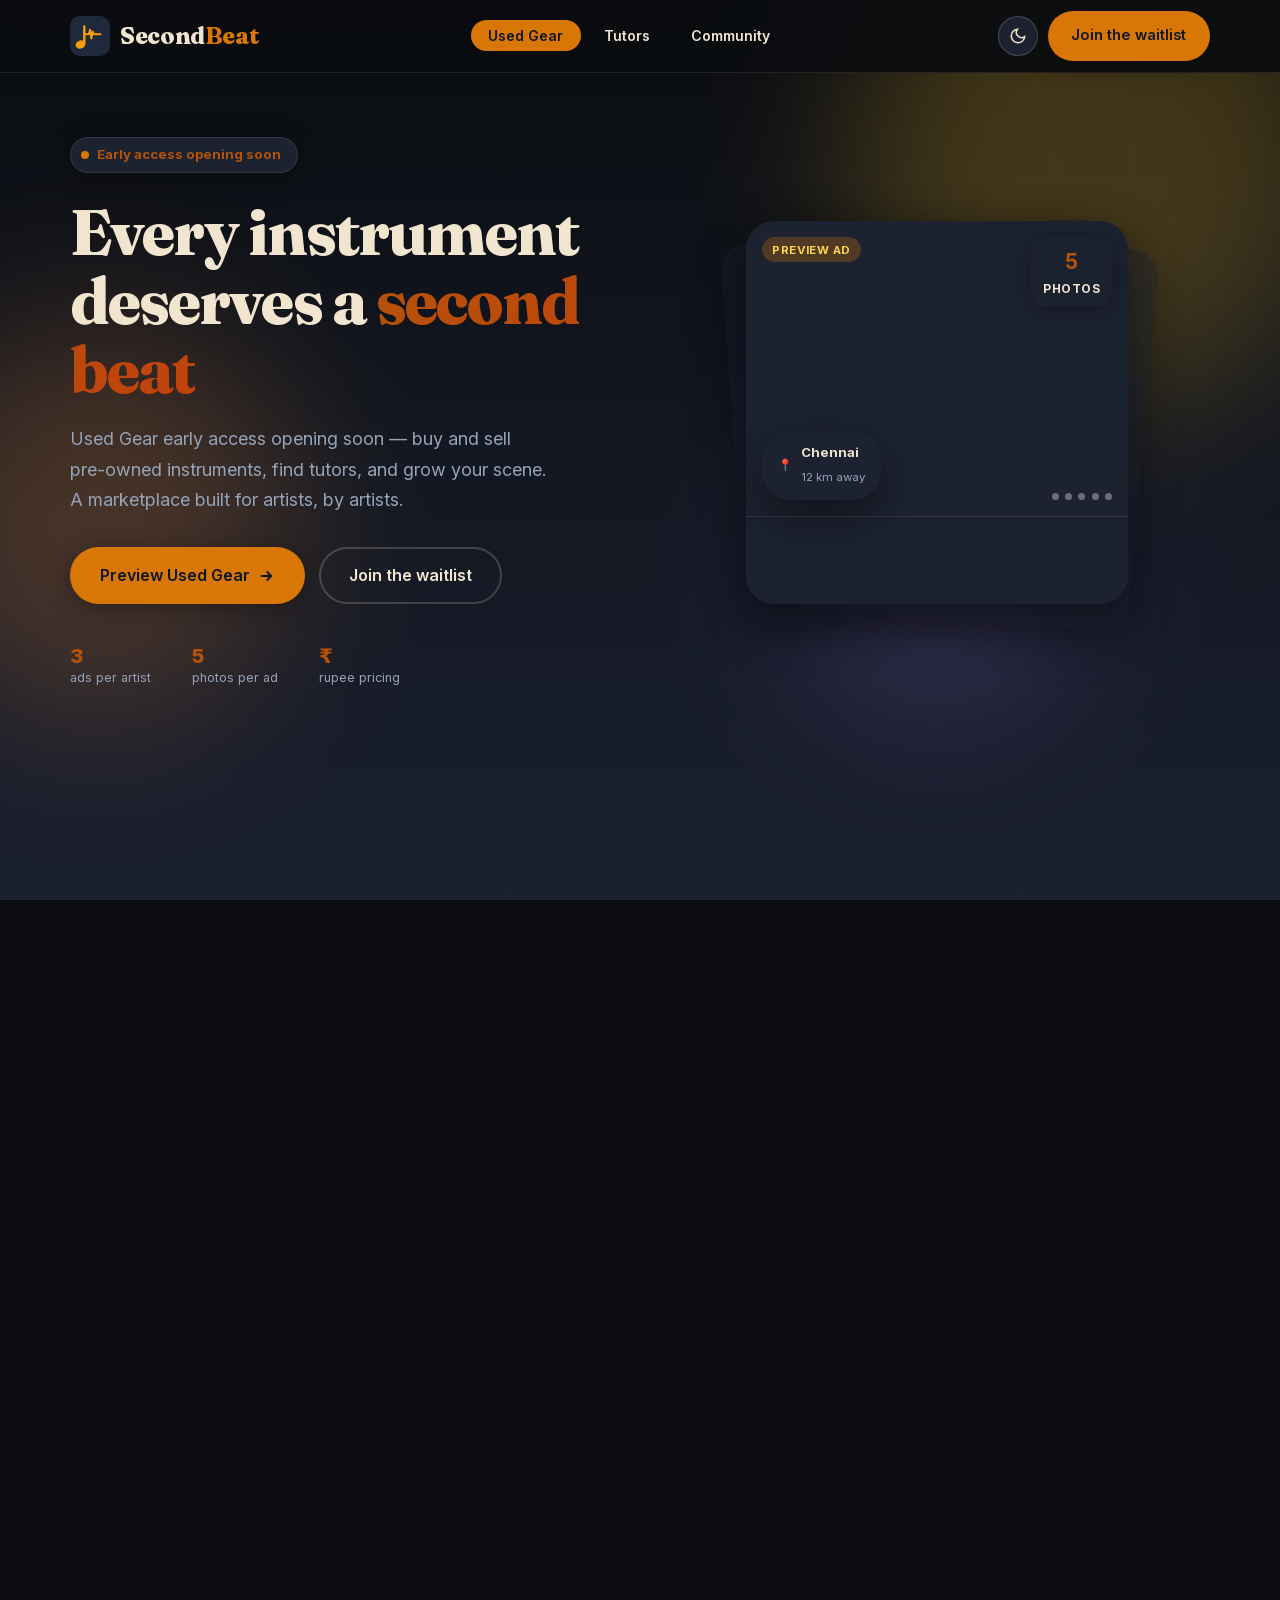
==== commit c90ce8dd: "Add Turnstile site key for waitlist form. Enable the Cloudflare Turnstile widget on the early access" ====
--- a/index.html
+++ b/index.html
@@ -1,5 +1,5 @@
 <!DOCTYPE html>
-<html lang="en" data-theme="light" data-turnstile-site-key="">
+<html lang="en" data-theme="light" data-turnstile-site-key="0x4AAAAAADXXp3uXZKmJ6-sL">
   <head>
     <meta charset="UTF-8" />
     <meta name="viewport" content="width=device-width, initial-scale=1.0" />
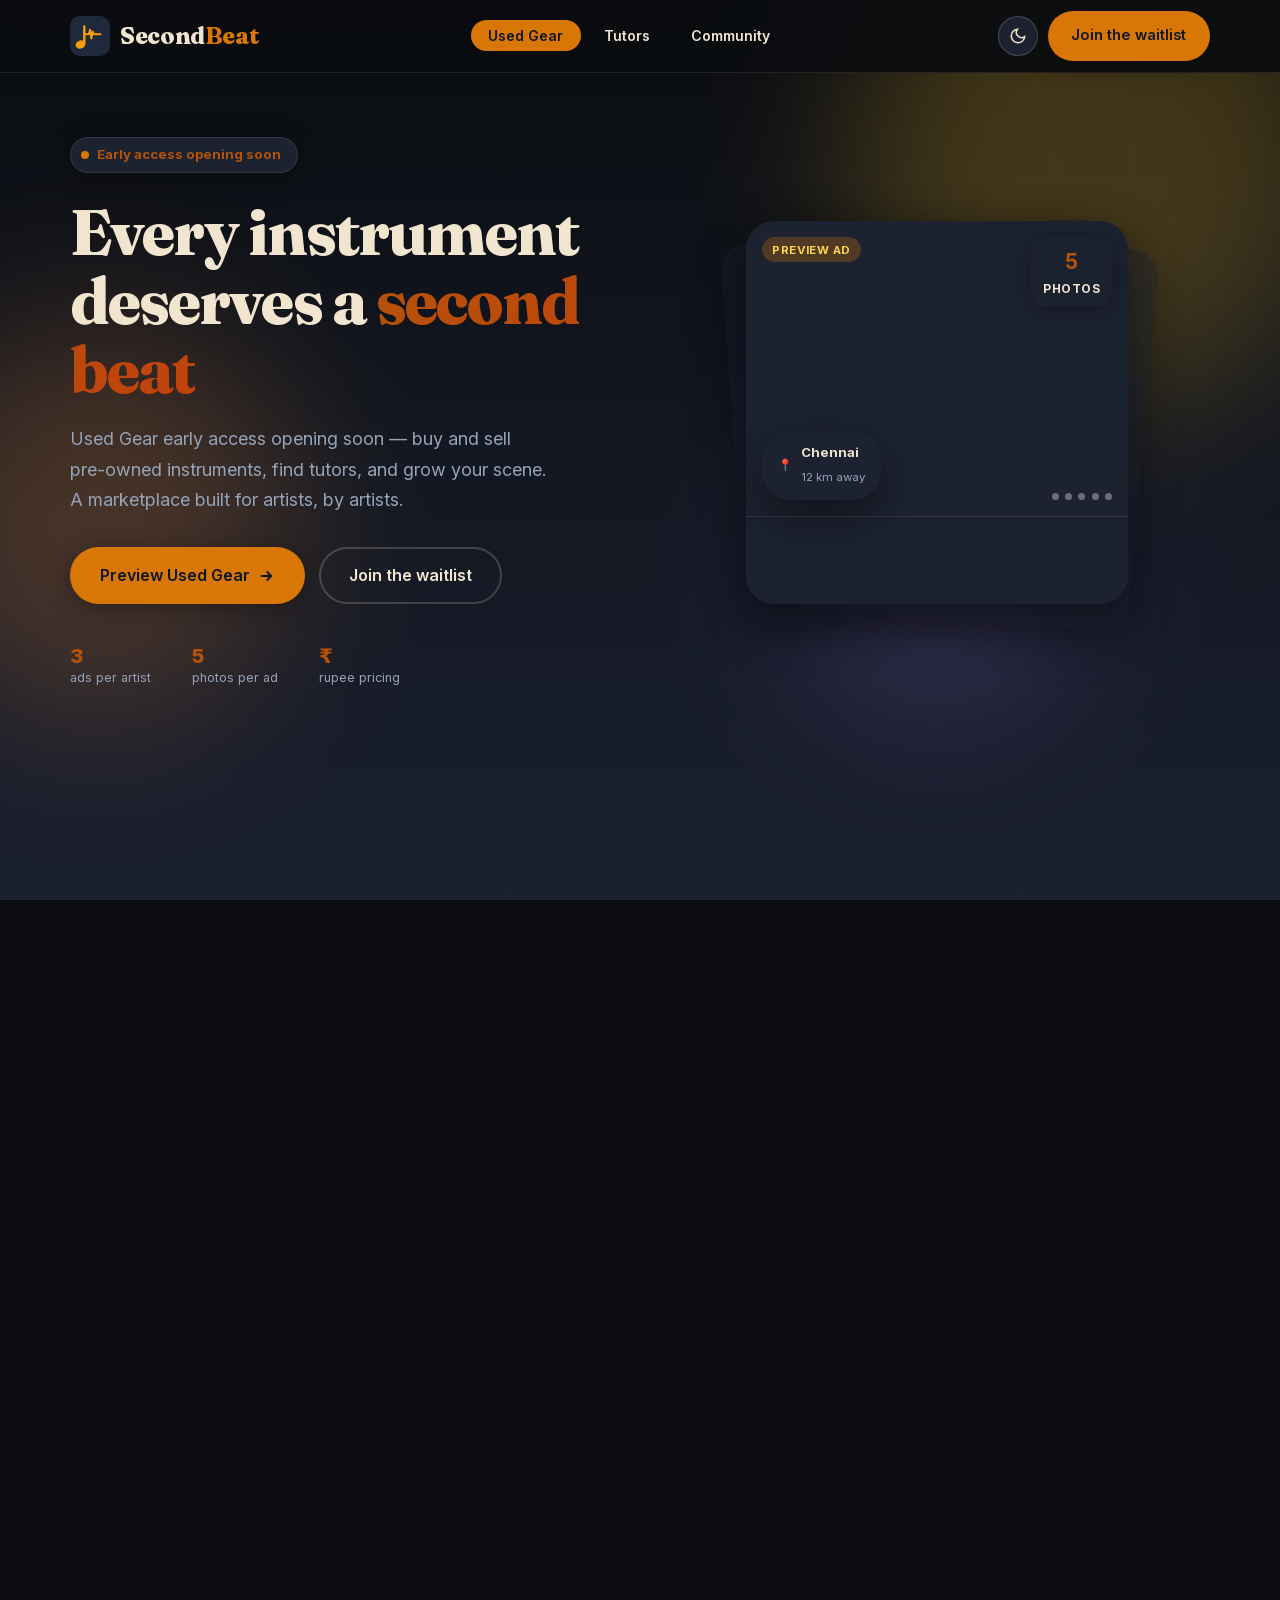
==== commit 65d2dd5e: "Improve waitlist signup UX with a dedicated success state. Align the instrument field with the CTA s" ====
--- a/index.html
+++ b/index.html
@@ -351,41 +351,56 @@
             <h2>Ready to give your gear a second beat?</h2>
             <p>Join the early access waitlist for Used Gear — or preview what's ahead.</p>
             <form class="waitlist-form" id="waitlist-form" novalidate>
-              <div class="waitlist-fields">
-                <label class="sr-only" for="waitlist-email">Email</label>
-                <input
-                  id="waitlist-email"
-                  class="waitlist-input"
-                  type="email"
-                  name="email"
-                  required
-                  autocomplete="email"
-                  inputmode="email"
-                  placeholder="you@example.com"
-                />
-                <label class="waitlist-label" for="waitlist-instrument">Instrument interest (optional)</label>
-                <select id="waitlist-instrument" class="waitlist-select" name="instrument_interest">
-                  <option value="">Choose an instrument (optional)</option>
-                  <option value="Acoustic">Acoustic</option>
-                  <option value="Electric">Electric</option>
-                  <option value="Drums">Drums</option>
-                  <option value="Piano">Piano</option>
-                  <option value="Classical">Classical</option>
-                  <option value="Not sure">Not sure</option>
-                </select>
-              </div>
-              <label class="waitlist-consent">
-                <input type="checkbox" name="consent" required />
-                <span>I agree to be contacted about Used Gear early access.</span>
-              </label>
-              <p class="waitlist-disclosure">
-                Your email will only be used for SecondBeat communication about Used Gear availability. It will not be used for any other purpose.
-              </p>
-              <div class="waitlist-turnstile" id="waitlist-turnstile" aria-hidden="true"></div>
-              <p class="waitlist-message" id="waitlist-message" role="status" aria-live="polite" hidden></p>
-              <div class="waitlist-actions">
-                <button type="submit" class="btn btn-accent btn-lg" id="waitlist-submit">Join the waitlist</button>
-                <a href="#featured" class="btn btn-outline-light btn-lg">Preview Used Gear</a>
+              <div class="waitlist-form-body">
+                <div class="waitlist-fields">
+                  <label class="sr-only" for="waitlist-email">Email</label>
+                  <input
+                    id="waitlist-email"
+                    class="waitlist-input"
+                    type="email"
+                    name="email"
+                    required
+                    autocomplete="email"
+                    inputmode="email"
+                    placeholder="you@example.com"
+                  />
+                  <label class="sr-only" for="waitlist-instrument">Instrument interest (optional)</label>
+                  <select id="waitlist-instrument" class="waitlist-select" name="instrument_interest">
+                    <option value="">Instrument interest (optional)</option>
+                    <option value="Acoustic">Acoustic</option>
+                    <option value="Electric">Electric</option>
+                    <option value="Drums">Drums</option>
+                    <option value="Piano">Piano</option>
+                    <option value="Classical">Classical</option>
+                    <option value="Not sure">Not sure</option>
+                  </select>
+                </div>
+                <label class="waitlist-consent">
+                  <input type="checkbox" name="consent" required />
+                  <span>I agree to be contacted about Used Gear early access.</span>
+                </label>
+                <p class="waitlist-disclosure">
+                  Your email will only be used for SecondBeat communication about Used Gear availability. It will not be used for any other purpose.
+                </p>
+                <div class="waitlist-turnstile" id="waitlist-turnstile" aria-hidden="true"></div>
+                <p class="waitlist-message" id="waitlist-message" role="alert" aria-live="assertive" hidden></p>
+                <div class="waitlist-actions">
+                  <button type="submit" class="btn btn-accent btn-lg" id="waitlist-submit">Join the waitlist</button>
+                  <a href="#featured" class="btn btn-outline-light btn-lg">Preview Used Gear</a>
+                </div>
+              </div>
+              <div class="waitlist-success" id="waitlist-success" hidden role="status" aria-live="polite">
+                <div class="waitlist-success-icon" aria-hidden="true">
+                  <svg width="32" height="32" viewBox="0 0 24 24" fill="none" stroke="currentColor" stroke-width="2.5" stroke-linecap="round" stroke-linejoin="round">
+                    <path d="M20 6L9 17l-5-5"/>
+                  </svg>
+                </div>
+                <h3 class="waitlist-success-title" id="waitlist-success-title" tabindex="-1">You're on the list</h3>
+                <p class="waitlist-success-text" id="waitlist-success-text"></p>
+                <div class="waitlist-success-actions">
+                  <a href="#featured" class="btn btn-accent btn-lg">Preview Used Gear</a>
+                  <button type="button" class="btn btn-outline-light btn-lg" id="waitlist-add-another">Add another email</button>
+                </div>
               </div>
             </form>
           </div>
--- a/styles.min.css
+++ b/styles.min.css
@@ -1 +1 @@
-*,::after,::before{box-sizing:border-box;margin:0;padding:0}[data-theme=light]{--bg:#faf6ee;--bg-secondary:#f1e5cf;--bg-tertiary:#e8d9bc;--surface:#ffffff;--surface-muted:#fffdf8;--text:#0f172a;--text-muted:#475569;--text-inverse:#f1e5cf;--border:rgba(15, 23, 42, 0.08);--border-strong:rgba(15, 23, 42, 0.18);--nav-bg:rgba(250, 246, 238, 0.88);--shadow:0 4px 24px rgba(15, 23, 42, 0.07);--shadow-lg:0 16px 48px rgba(15, 23, 42, 0.12);--marquee-bg:#0f172a;--marquee-text:#f1e5cf;--how-bg:#ffffff;--cta-bg:linear-gradient(135deg, #1e293b 0%, #0f172a 50%, #1a0f08 100%);--cta-text:#f1e5cf;--cta-text-muted:rgba(241, 229, 207, 0.85);--blob-opacity:0.35;--chip-bg:rgba(255, 255, 255, 0.95);--chip-condition-bg:rgba(241, 229, 207, 0.9);--timeline-card-bg:var(--bg);--btn-primary-bg:#0f172a;--btn-primary-hover:#1e293b;--logo-color:#334155}[data-theme=dark]{--bg:#0a0c10;--bg-secondary:#12161f;--bg-tertiary:#1a2030;--surface:#1c2230;--surface-muted:#232a3a;--text:#f1e5cf;--text-muted:#94a3b8;--text-inverse:#0f172a;--border:rgba(241, 229, 207, 0.1);--border-strong:rgba(241, 229, 207, 0.2);--nav-bg:rgba(10, 12, 16, 0.92);--shadow:0 4px 24px rgba(0, 0, 0, 0.35);--shadow-lg:0 16px 48px rgba(0, 0, 0, 0.45);--marquee-bg:#050608;--marquee-text:#e8d9bc;--how-bg:#12161f;--cta-bg:linear-gradient(135deg, #3d2a12 0%, #151921 42%, #1e2430 100%);--cta-text:#f1e5cf;--cta-text-muted:rgba(241, 229, 207, 0.78);--blob-opacity:0.22;--chip-bg:rgba(28, 34, 48, 0.95);--chip-condition-bg:rgba(241, 229, 207, 0.12);--timeline-card-bg:var(--surface-muted);--btn-primary-bg:#d97706;--btn-primary-hover:#b45309;--logo-color:#f1e5cf}:root{--amber:#d97706;--amber-deep:#b45309;--terracotta:#c2410c;--violet:#7c3aed;--rose:#e11d48;--sage:#16a34a;--white:#ffffff;--radius:14px;--radius-lg:22px;--radius-xl:28px;--font:"Inter",system-ui,sans-serif;--display:"Fraunces",Georgia,serif;color-scheme:light dark}[data-theme=light]{color-scheme:light}[data-theme=dark]{color-scheme:dark}html{scroll-behavior:smooth;-webkit-text-size-adjust:100%;text-size-adjust:100%}body{font-family:var(--font);background:var(--bg);color:var(--text);line-height:1.6;-webkit-font-smoothing:antialiased;overflow-x:hidden;transition:background .35s ease,color .35s ease}img{max-width:100%;display:block}a{color:inherit;text-decoration:none}.container{width:min(1140px,92vw);margin-inline:auto;padding-inline:max(0px,env(safe-area-inset-left,0px)) max(0px,env(safe-area-inset-right,0px))}.page-bg{position:fixed;inset:0;z-index:-1;overflow:hidden;background:linear-gradient(180deg,var(--bg) 0,var(--bg-secondary) 45%,var(--bg-tertiary) 100%);transition:background .35s ease}.page-blob{position:absolute;border-radius:50%;filter:blur(80px);opacity:var(--blob-opacity)}.page-blob-1{width:500px;height:500px;background:#fbbf24;top:-10%;right:-5%;animation:blob-float 14s ease-in-out infinite}.page-blob-2{width:400px;height:400px;background:#fb923c;bottom:20%;left:-8%;animation:blob-float 18s ease-in-out infinite reverse}.page-blob-3{width:300px;height:300px;background:#a78bfa;top:45%;right:15%;animation:blob-float 12s ease-in-out infinite 3s}@keyframes blob-float{0%,100%{transform:translate(0,0) scale(1)}33%{transform:translate(30px,-20px) scale(1.05)}66%{transform:translate(-20px,15px) scale(.95)}}.reveal{animation:reveal-up .8s cubic-bezier(.22,1,.36,1) both}.reveal-delay{animation-delay:.15s}@keyframes reveal-up{from{opacity:0;transform:translateY(28px)}to{opacity:1;transform:translateY(0)}}.nav{position:sticky;top:0;z-index:100;background:var(--nav-bg);backdrop-filter:blur(16px);-webkit-backdrop-filter:blur(16px);border-bottom:1px solid var(--border);transition:background .35s ease,border-color .35s ease}.nav-inner{display:flex;align-items:center;justify-content:space-between;height:4.5rem}.logo{display:flex;align-items:center;gap:.65rem;flex-shrink:0;text-decoration:none}.logo-icon{width:2.5rem;height:2.5rem;flex-shrink:0;display:block}.logo-text{font-family:var(--display);font-size:1.45rem;font-weight:800;color:var(--text);letter-spacing:-.02em;line-height:1;white-space:nowrap}.logo-accent{color:var(--amber)}.logo-footer .logo-text{color:var(--marquee-text)}.logo-footer .logo-icon{width:2.25rem;height:2.25rem}.nav-links{display:flex;gap:.35rem;list-style:none}.nav-links a{padding:.45rem 1.1rem;border-radius:999px;font-weight:600;font-size:.88rem;transition:background .2s,color .2s}.nav-links a:hover{background:var(--border)}.nav-links a.active{background:var(--btn-primary-bg);color:var(--text-inverse)}.nav-cta{display:flex;align-items:center;gap:.6rem}.theme-toggle{display:flex;align-items:center;justify-content:center;width:2.5rem;height:2.5rem;border-radius:999px;border:1px solid var(--border-strong);background:var(--surface);color:var(--text);cursor:pointer;transition:background .2s,transform .15s,border-color .2s}.theme-toggle:hover{background:var(--bg-secondary);transform:scale(1.05)}.theme-toggle .icon-moon{display:none}[data-theme=dark] .theme-toggle .icon-sun{display:none}[data-theme=dark] .theme-toggle .icon-moon{display:block}.btn{display:inline-flex;align-items:center;justify-content:center;gap:.45rem;padding:.7rem 1.35rem;border-radius:999px;font-weight:600;font-size:.92rem;border:2px solid transparent;cursor:pointer;transition:all .2s ease;white-space:nowrap}.btn:active{transform:scale(.97)}.btn-lg{padding:.85rem 1.75rem;font-size:1rem}.btn-primary{background:var(--btn-primary-bg);color:var(--text-inverse);box-shadow:var(--shadow)}.btn-primary:hover{background:var(--btn-primary-hover);transform:translateY(-2px);box-shadow:var(--shadow-lg)}.btn-outline{background:0 0;border-color:var(--border-strong);color:var(--text)}.btn-outline:hover{border-color:var(--text);background:var(--surface)}.btn-ghost{background:0 0;color:var(--text-muted)}.btn-ghost:hover{color:var(--text);background:var(--border)}.btn-accent{background:linear-gradient(135deg,var(--amber) 0,var(--terracotta) 100%);color:var(--surface);box-shadow:0 4px 20px rgba(194,65,12,.35)}.btn-accent:hover{transform:translateY(-2px);box-shadow:0 8px 28px rgba(194,65,12,.4)}.btn-outline-light{background:0 0;border-color:rgba(241,229,207,.55);color:var(--cta-text)}.btn-outline-light:hover{background:var(--cta-text);color:var(--text);border-color:var(--cta-text)}.chip{display:inline-block;padding:.2rem .65rem;border-radius:999px;font-size:.72rem;font-weight:700;text-transform:uppercase;letter-spacing:.04em}.chip-live{background:#dcfce7;color:#166534;animation:chip-pulse 2.5s ease-in-out infinite}.chip-preview{background:rgba(217,119,6,.22);color:#92400e}[data-theme=dark] .chip-preview{background:rgba(217,119,6,.28);color:#fcd34d}.chip-condition{background:var(--chip-condition-bg);color:var(--text-muted);text-transform:capitalize}.chip-photos{position:absolute;top:var(--hero-overlay-gap,1rem);right:var(--hero-overlay-inline,1rem);z-index:3;background:var(--chip-bg);backdrop-filter:blur(8px);padding:.5rem .75rem;border-radius:var(--radius);box-shadow:var(--shadow);font-size:.75rem;text-align:center;color:var(--text)}.chip-photos strong{display:block;font-size:1.3rem;color:var(--amber-deep)}@keyframes chip-pulse{0%,100%{box-shadow:0 0 0 0 rgba(22,101,52,.3)}50%{box-shadow:0 0 0 6px rgba(22,101,52,0)}}.eyebrow{text-transform:uppercase;letter-spacing:.14em;font-size:.78rem;font-weight:700;color:var(--amber-deep);margin-bottom:.6rem}.section-head h2{font-family:var(--display);font-size:clamp(1.85rem, 3.5vw, 2.75rem);font-weight:800;letter-spacing:-.03em;line-height:1.15;margin-bottom:.6rem}.section-desc{color:var(--text-muted);max-width:32rem;font-size:1.05rem}.text-gradient{background:linear-gradient(135deg,var(--amber-deep) 0,var(--terracotta) 100%);-webkit-background-clip:text;-webkit-text-fill-color:transparent;background-clip:text}.hero{padding:4rem 0 3rem;position:relative;overflow-x:clip}.hero-grid{display:grid;grid-template-columns:minmax(0,1fr) minmax(0,1fr);gap:clamp(2rem,4vw,3rem);align-items:center}.hero-badge{display:inline-flex;align-items:center;gap:.5rem;padding:.4rem 1rem .4rem .65rem;background:var(--surface);border:1px solid var(--border);border-radius:999px;font-size:.82rem;font-weight:700;color:var(--amber-deep);margin-bottom:1.5rem;box-shadow:var(--shadow)}.pulse-dot{width:8px;height:8px;border-radius:50%;background:var(--amber);animation:pulse-dot 2s ease-in-out infinite}@keyframes pulse-dot{0%,100%{opacity:1;transform:scale(1)}50%{opacity:.5;transform:scale(1.3)}}.hero h1{font-family:var(--display);font-size:clamp(2.6rem, 5.5vw, 4rem);font-weight:800;line-height:1.08;letter-spacing:-.03em;margin-bottom:1.25rem}.hero-lead{font-size:1.12rem;color:var(--text-muted);max-width:30rem;margin-bottom:2rem;line-height:1.7}.hero-actions{display:flex;flex-wrap:wrap;gap:.85rem;margin-bottom:2.5rem}.hero-trust{display:flex;align-items:center;gap:1.25rem;flex-wrap:wrap}.trust-item{display:flex;flex-direction:column}.trust-item strong{font-size:1.25rem;font-weight:800;color:var(--amber-deep);line-height:1.2}.trust-item span{font-size:.78rem;color:var(--text-muted);font-weight:500}.trust-divider{width:1px;height:2rem;background:rgba(15,23,42,.12)}.hero-copy,.hero-visual{min-width:0}.hero-visual{position:relative;width:min(100%,clamp(240px,42vw,382.5px));max-width:100%;aspect-ratio:1;height:auto;margin-inline:auto;animation:hero-float 5s ease-in-out infinite;--hero-carousel-duration:25s;--hero-carousel-step:5s}@keyframes hero-float{0%,100%{transform:translateY(0)}50%{transform:translateY(-12px)}}.hero-card{background:var(--surface);border-radius:var(--radius-xl);box-shadow:var(--shadow-lg);overflow:hidden}.hero-card-ghost{position:absolute;inset:0;z-index:0;opacity:.45}.hero-card-ghost-1{transform:rotate(5deg) translate(16px,12px)}.hero-card-ghost-2{transform:rotate(-4deg) translate(-14px,8px);background:var(--bg-tertiary)}.hero-card-main{position:relative;z-index:2;width:100%;height:100%;display:grid;grid-template-rows:minmax(0,1fr) auto;grid-template-areas:"image" "body";--hero-overlay-gap:1rem;--hero-overlay-inline:1rem;--hero-dots-size:4.75rem}.hero-card-image{grid-area:image;position:relative;flex:1;display:flex;align-items:center;justify-content:center;min-height:250px;overflow:visible}.hero-photo-stack{position:absolute;inset:0;overflow:hidden;isolation:isolate}.hero-carousel-slide{opacity:0;z-index:0;visibility:hidden;pointer-events:none;will-change:opacity;backface-visibility:hidden;animation:photo-fade var(--hero-carousel-duration) linear infinite}.hero-card-meta .hero-carousel-slide:first-child,.hero-card-prices .hero-carousel-slide:first-child,.hero-photo-dots .hero-carousel-slide:first-child,.hero-photo-stack .hero-carousel-slide:first-child{animation-delay:calc(var(--hero-carousel-step) * -.05)}.hero-card-meta .hero-carousel-slide:nth-child(2),.hero-card-prices .hero-carousel-slide:nth-child(2),.hero-photo-dots .hero-carousel-slide:nth-child(2),.hero-photo-stack .hero-carousel-slide:nth-child(2){animation-delay:calc(var(--hero-carousel-step) * 1)}.hero-card-meta .hero-carousel-slide:nth-child(3),.hero-card-prices .hero-carousel-slide:nth-child(3),.hero-photo-dots .hero-carousel-slide:nth-child(3),.hero-photo-stack .hero-carousel-slide:nth-child(3){animation-delay:calc(var(--hero-carousel-step) * 2)}.hero-card-meta .hero-carousel-slide:nth-child(4),.hero-card-prices .hero-carousel-slide:nth-child(4),.hero-photo-dots .hero-carousel-slide:nth-child(4),.hero-photo-stack .hero-carousel-slide:nth-child(4){animation-delay:calc(var(--hero-carousel-step) * 3)}.hero-card-meta .hero-carousel-slide:nth-child(5),.hero-card-prices .hero-carousel-slide:nth-child(5),.hero-photo-dots .hero-carousel-slide:nth-child(5),.hero-photo-stack .hero-carousel-slide:nth-child(5){animation-delay:calc(var(--hero-carousel-step) * 4)}.hero-photo{position:absolute;inset:0}.hero-photo img{width:100%;height:100%;object-fit:cover;display:block;transform:translateZ(0)}@keyframes photo-fade{0%{opacity:0;z-index:0;visibility:hidden;pointer-events:none;animation-timing-function:cubic-bezier(0.4,0,0.2,1)}1%{visibility:visible}5%{opacity:1;z-index:2;visibility:visible;pointer-events:auto;animation-timing-function:linear}20%{opacity:1;z-index:2;pointer-events:auto;animation-timing-function:cubic-bezier(0.4,0,1,1)}25%{opacity:0;z-index:0;visibility:hidden;pointer-events:none}100%{opacity:0;z-index:0;visibility:hidden;pointer-events:none}}.chip-live,.chip-preview{position:absolute;top:var(--hero-overlay-gap,1rem);left:var(--hero-overlay-inline,1rem);z-index:3}.hero-photo-dots{position:absolute;bottom:var(--hero-overlay-gap,1rem);right:var(--hero-overlay-inline,1rem);left:auto;z-index:3;display:flex;gap:.4rem}.hero-dot{width:7px;height:7px;border-radius:50%;background:rgba(255,255,255,.35)}.hero-photo-dots .hero-carousel-slide{animation-name:dot-active;opacity:1;visibility:visible;pointer-events:auto;z-index:auto}@keyframes dot-active{0%{background:rgba(255,255,255,.35);transform:scale(1);animation-timing-function:cubic-bezier(0.4,0,0.2,1)}5%{background:#fff;transform:scale(1.2);animation-timing-function:linear}20%{background:#fff;transform:scale(1.2);animation-timing-function:cubic-bezier(0.4,0,1,1)}25%{background:rgba(255,255,255,.35);transform:scale(1)}100%{background:rgba(255,255,255,.35);transform:scale(1)}}.hero-card-body{grid-area:body;padding:1.1rem 1.4rem;display:flex;justify-content:space-between;align-items:center;border-top:1px solid var(--border);background:var(--surface)}.hero-card-meta{position:relative;flex:1;min-width:0;min-height:3.25rem}.hero-listing{position:absolute;inset:0;display:flex;flex-direction:column;align-items:flex-start;gap:.3rem;justify-content:center}.hero-card-title{font-weight:700;font-size:1.02rem;line-height:1.25}.hero-listing .chip-condition{padding:.15rem .55rem;font-size:.68rem;font-weight:600;letter-spacing:.02em}.hero-card-prices{position:relative;flex-shrink:0;min-width:5.5rem;min-height:1.5rem}.hero-card-price{position:absolute;inset:0;display:flex;align-items:center;justify-content:flex-end;font-weight:800;font-size:1.2rem;color:var(--amber-deep)}.hero-card-mini{grid-area:image;align-self:end;justify-self:start;position:relative;z-index:4;display:flex;align-items:center;gap:.6rem;margin:0 0 var(--hero-overlay-gap,1rem) var(--hero-overlay-inline,1rem);padding:.7rem 1rem;width:max-content;max-width:min(11.75rem,calc(100% - var(--hero-dots-size,4.75rem) - var(--hero-overlay-inline,1rem) - .5rem))}.mini-icon{font-size:1.1rem}.hero-card-mini strong{display:block;font-size:.82rem}.hero-card-mini span{font-size:.72rem;color:var(--text-muted)}.featured{padding:5rem 0;content-visibility:auto;contain-intrinsic-size:auto 600px}.listing-track{display:grid;grid-template-columns:repeat(4,minmax(0,1fr));gap:1.25rem;align-items:stretch}.listing-card{width:100%;min-width:0;scroll-snap-align:start;display:flex;flex-direction:column;background:var(--surface);border-radius:var(--radius-lg);overflow:hidden;box-shadow:var(--shadow);border:1px solid var(--border);transition:transform .25s ease,box-shadow .25s ease,background .35s ease;cursor:pointer}.listing-card:hover{transform:translateY(-8px) rotate(-1deg);box-shadow:var(--shadow-lg)}.listing-visual{height:180px;position:relative;overflow:hidden;background:var(--bg-tertiary)}.listing-visual img{width:100%;height:100%;object-fit:cover;display:block;transition:transform .4s ease}.listing-card:hover .listing-visual img{transform:scale(1.06)}.listing-body{flex:1;display:flex;flex-direction:column;padding:1.15rem 1.25rem 1.25rem;min-height:118px}.listing-make{font-size:.72rem;font-weight:700;text-transform:uppercase;letter-spacing:.08em;color:var(--amber-deep)}.listing-body h3{font-size:1rem;font-weight:700;margin:.3rem 0 .75rem;line-height:1.3;min-height:2.6em;overflow:hidden;display:-webkit-box;-webkit-line-clamp:2;-webkit-box-orient:vertical}.listing-footer{display:flex;justify-content:space-between;align-items:center;margin-top:auto}.listing-price{font-weight:800;color:var(--text);font-size:1.05rem}.pillars{padding:5rem 0;content-visibility:auto;contain-intrinsic-size:auto 500px}.bento{display:grid;grid-template-columns:repeat(3,minmax(0,1fr));gap:1.25rem;align-items:stretch}.bento-card{position:relative;display:flex;flex-direction:column;width:100%;min-width:0;padding:2rem;border-radius:var(--radius-xl);background:var(--surface);border:1px solid var(--border);box-shadow:var(--shadow);overflow:hidden;transition:transform .3s ease,box-shadow .3s ease,background .35s ease}.bento-card:hover{transform:translateY(-6px);box-shadow:var(--shadow-lg)}.bento-glow{position:absolute;top:-40%;right:-30%;width:200px;height:200px;border-radius:50%;filter:blur(50px);opacity:.4;transition:opacity .3s}.bento-card:hover .bento-glow{opacity:.65}.bento-gear .bento-glow{background:var(--amber)}.bento-tutors .bento-glow{background:var(--violet)}.bento-community .bento-glow{background:var(--rose)}.bento-gear{border-color:rgba(180,83,9,.35)}.bento-gear.live{background:linear-gradient(160deg,var(--surface) 55%,rgba(251,191,36,.14))}[data-theme=dark] .bento-gear.live{background:linear-gradient(160deg,var(--surface) 55%,rgba(217,119,6,.12))}.tag-soon{background:var(--bg-tertiary);color:var(--text-muted)}.bento-icon{font-size:2rem;margin-bottom:1rem;position:relative}.bento-tag{display:inline-block;padding:.25rem .7rem;border-radius:999px;font-size:.7rem;font-weight:700;text-transform:uppercase;letter-spacing:.06em;margin-bottom:.85rem;position:relative}.tag-live{background:#dcfce7;color:#166534}[data-theme=dark] .tag-live{background:rgba(22,101,52,.25);color:#86efac}.tag-soon{background:var(--bg-tertiary);color:var(--text-muted)}.bento-card h3{font-family:var(--display);font-size:1.45rem;font-weight:800;margin-bottom:.5rem;position:relative}.bento-card p{color:var(--text-muted);font-size:.92rem;line-height:1.65;position:relative;flex:1}.bento-footer{margin-top:auto;padding-top:1.25rem;min-height:2.75rem;display:flex;align-items:flex-end;position:relative}.bento-link{display:inline-block;font-weight:700;font-size:.88rem;color:var(--amber-deep);transition:gap .2s}.bento-link:hover{text-decoration:underline}.bento-link-muted{color:var(--text-muted);font-weight:600;cursor:default}.bento-link-muted:hover{text-decoration:none}.how{padding:5rem 0;background:var(--how-bg);border-block:1px solid var(--border);transition:background .35s ease;content-visibility:auto;contain-intrinsic-size:auto 500px}.timeline{display:grid;grid-template-columns:repeat(4,minmax(0,1fr));gap:1.25rem;position:relative;align-items:stretch}.timeline::before{content:"";position:absolute;top:1.75rem;left:10%;right:10%;height:3px;background:linear-gradient(90deg,var(--amber),var(--violet),var(--rose),var(--sage));border-radius:999px;opacity:.35}.timeline-step{display:flex;flex-direction:column;align-items:center;text-align:center;position:relative;height:100%}.timeline-node{width:3rem;height:3rem;border-radius:50%;background:var(--btn-primary-bg);color:var(--text-inverse);font-weight:800;font-size:1.1rem;display:flex;align-items:center;justify-content:center;margin-bottom:1.25rem;position:relative;z-index:1;box-shadow:var(--shadow);transition:transform .3s ease,background .35s ease}.timeline-step:hover .timeline-node{transform:scale(1.12)}.timeline-card{background:var(--timeline-card-bg);border-radius:var(--radius-lg);padding:1.5rem 1.25rem;border:1px solid var(--border);transition:background .3s,transform .3s;flex:1;width:100%;display:flex;flex-direction:column}.timeline-step:hover .timeline-card{background:var(--surface);transform:translateY(-4px);box-shadow:var(--shadow)}.timeline-icon{font-size:1.5rem;display:block;margin-bottom:.65rem}.timeline-card h3{font-size:1rem;font-weight:700;margin-bottom:.4rem}.timeline-card p{font-size:.85rem;color:var(--text-muted);line-height:1.55;flex:1}.stats{padding:4rem 0 5rem}.stats-grid{display:grid;grid-template-columns:repeat(3,minmax(0,1fr));gap:1.25rem;align-items:stretch}.stat-tile{padding:2rem 1.5rem;border-radius:var(--radius-xl);text-align:center;color:var(--surface);transition:transform .3s ease;position:relative;overflow:hidden;display:flex;flex-direction:column;align-items:center;justify-content:center;min-height:180px}.stat-tile:hover{transform:translateY(-6px) scale(1.02)}.stat-tile::before{content:"";position:absolute;inset:0;background:radial-gradient(circle at 30% 20%,rgba(255,255,255,.15),transparent 60%)}.stat-tile-1{background:linear-gradient(145deg,#b45309,#78350f)}.stat-tile-2{background:linear-gradient(145deg,#7c3aed,#4c1d95)}.stat-tile-3{background:linear-gradient(145deg,#059669,#064e3b)}.stat-icon{font-size:1.75rem;display:block;margin-bottom:.5rem;position:relative}.stat-value{font-family:var(--display);font-size:3rem;font-weight:800;line-height:1;position:relative}.stat-label{font-size:.88rem;opacity:.9;margin-top:.5rem;position:relative}.cta{padding:2rem 0 5rem}.cta-box{background:var(--cta-bg);color:var(--cta-text);border-radius:var(--radius-xl);padding:4.5rem 3rem;text-align:center;position:relative;overflow:hidden;border:1px solid var(--border)}.cta-box::after{content:"";position:absolute;inset:0;background:radial-gradient(circle at 70% 20%,rgba(217,119,6,.18),transparent 55%);pointer-events:none}.cta-wave{position:absolute;bottom:0;left:0;right:0;height:80px;opacity:.6}.cta-notes{position:absolute;inset:0;display:flex;align-items:center;justify-content:space-around;font-size:2rem;opacity:.06;pointer-events:none;animation:notes-drift 20s linear infinite}@keyframes notes-drift{from{transform:translateX(-5%)}to{transform:translateX(5%)}}.cta-box h2{font-family:var(--display);font-size:clamp(1.85rem, 3.5vw, 2.5rem);font-weight:800;margin-bottom:.75rem;position:relative;z-index:1;color:var(--cta-text)}.cta-box p{color:var(--cta-text-muted);max-width:30rem;margin:0 auto 2rem;font-size:1.05rem;position:relative;z-index:1}.cta-actions{display:flex;justify-content:center;flex-wrap:wrap;gap:1rem;position:relative;z-index:1}.waitlist-form{position:relative;z-index:1;max-width:28rem;margin:0 auto;text-align:left}.waitlist-fields{display:grid;gap:.75rem;margin-bottom:1rem}.waitlist-label{font-size:.82rem;font-weight:600;color:var(--cta-text-muted)}.waitlist-input,.waitlist-select{width:100%;padding:.85rem 1rem;border-radius:999px;border:1px solid rgba(255,255,255,.22);background:rgba(255,255,255,.08);color:var(--cta-text);font:inherit;font-size:1rem}.waitlist-select{border-radius:var(--radius);appearance:none;background-image:linear-gradient(45deg,transparent 50%,var(--cta-text-muted) 50%),linear-gradient(135deg,var(--cta-text-muted) 50%,transparent 50%);background-position:calc(100% - 18px) calc(50% - 3px),calc(100% - 12px) calc(50% - 3px);background-size:6px 6px,6px 6px;background-repeat:no-repeat;padding-right:2.25rem}.waitlist-input::placeholder{color:rgba(255,255,255,.55)}.waitlist-input:focus,.waitlist-select:focus{outline:2px solid var(--amber);outline-offset:2px}.waitlist-consent{display:flex;align-items:flex-start;gap:.65rem;font-size:.88rem;color:var(--cta-text-muted);margin-bottom:.75rem;cursor:pointer}.waitlist-consent input{margin-top:.2rem;flex-shrink:0}.waitlist-disclosure{font-size:.8rem;line-height:1.45;color:var(--cta-text-muted);margin-bottom:1rem}.waitlist-turnstile{display:flex;justify-content:center;min-height:0;margin-bottom:1rem}.waitlist-turnstile:not(:empty){min-height:65px}.waitlist-message{margin-bottom:1rem;padding:.75rem 1rem;border-radius:var(--radius);font-size:.92rem}.waitlist-message-success{background:rgba(34,197,94,.16);color:#bbf7d0;border:1px solid rgba(34,197,94,.35)}.waitlist-message-error{background:rgba(239,68,68,.16);color:#fecaca;border:1px solid rgba(239,68,68,.35)}.waitlist-actions{display:flex;flex-direction:column;align-items:stretch;gap:.85rem}@media (min-width:640px){.waitlist-actions{flex-direction:row;justify-content:center;flex-wrap:wrap}.waitlist-actions .btn{width:auto}}.sr-only{position:absolute;width:1px;height:1px;padding:0;margin:-1px;overflow:hidden;clip:rect(0,0,0,0);white-space:nowrap;border:0}.footer{background:var(--marquee-bg);color:var(--marquee-text);padding:3rem 0 0;transition:background .35s ease}.footer-grid{display:grid;grid-template-columns:2fr 1fr 1fr;gap:2rem;padding-bottom:2.5rem;border-bottom:1px solid rgba(241,229,207,.1)}.footer-brand p{opacity:.6;font-size:.9rem;margin-top:.75rem}.footer-links{display:flex;flex-direction:column;gap:.5rem}.footer-label{font-size:.75rem;font-weight:700;text-transform:uppercase;letter-spacing:.1em;opacity:.72;margin-bottom:.35rem;color:var(--marquee-text)}.footer-links a{font-size:.9rem;opacity:.8;transition:opacity .2s}.footer-links a:hover{opacity:1}.footer-bottom{padding:1.5rem 0;text-align:center;font-size:.82rem;opacity:.5}@media (prefers-reduced-motion:reduce){*,::after,::before{animation-duration:0s!important;animation-iteration-count:1!important;transition-duration:0s!important}.hero-card-meta .hero-carousel-slide:first-child,.hero-card-prices .hero-carousel-slide:first-child,.hero-photo-stack .hero-carousel-slide:first-child{opacity:1;visibility:visible;z-index:2}}@media (max-width:1200px){.listing-track{grid-template-columns:repeat(3,minmax(0,1fr))}}@media (max-width:1024px){.hero-grid{grid-template-columns:1fr;text-align:center}.hero-copy{display:flex;flex-direction:column;align-items:center}.hero-lead{margin-inline:auto}.hero-actions{justify-content:center}.hero-trust{justify-content:center}.hero-visual{width:min(100%,clamp(260px,72vw,382.5px));margin-top:2rem}.hero-card-main{--hero-overlay-gap:0.9rem;--hero-overlay-inline:0.9rem;--hero-dots-size:4.5rem}.bento{grid-template-columns:repeat(2,minmax(0,1fr))}.bento-community{grid-column:1/-1}.timeline{grid-template-columns:repeat(2,minmax(0,1fr))}.timeline::before{display:none}}@media (max-width:960px){.nav-inner{gap:.75rem;height:auto;min-height:4.5rem;padding-block:0.65rem;flex-wrap:wrap}.nav-links{display:flex;order:3;flex:1 1 100%;justify-content:center;gap:.25rem;overflow-x:auto;-webkit-overflow-scrolling:touch;scrollbar-width:none;padding-bottom:.15rem}.nav-links::-webkit-scrollbar{display:none}.nav-links a{flex-shrink:0;padding:.4rem .85rem;font-size:.82rem}.stats-grid{grid-template-columns:repeat(3,minmax(0,1fr))}.stat-value{font-size:clamp(2rem, 6vw, 3rem)}.footer-grid{grid-template-columns:1fr 1fr;text-align:left}.footer-brand{grid-column:1/-1;text-align:center}}@media (max-width:768px){.featured,.hero,.how,.pillars{padding-block:3.5rem}.stats{padding:3rem 0 3.5rem}.hero h1{font-size:clamp(2rem, 8vw, 2.75rem)}.hero-lead{font-size:1rem}.hero-visual{width:min(100%,clamp(240px,85vw,340px))}.hero-card-main{--hero-overlay-gap:0.85rem;--hero-overlay-inline:0.85rem;--hero-dots-size:4.25rem}.hero-card-mini{padding:.65rem .9rem;gap:.5rem}.hero-card-body{padding:1rem 1.1rem;gap:.5rem}.hero-card-image{min-height:clamp(180px,45vw,250px)}.listing-track{grid-template-columns:repeat(2,minmax(0,1fr));gap:1rem}.bento{grid-template-columns:1fr}.bento-community{grid-column:auto}.stats-grid{grid-template-columns:1fr;gap:1rem}.stat-tile{min-height:150px;padding:1.5rem 1.25rem}.footer-grid{grid-template-columns:1fr;text-align:center}.footer-links{align-items:center}.section-desc{margin-inline:auto;text-align:center}}@media (max-width:560px){.page-blob-1{width:min(500px,120vw)}.page-blob-2{width:min(400px,100vw)}.page-blob-3{width:min(300px,80vw)}.container{width:min(1140px,94vw)}.nav-cta .btn-ghost{display:none}.nav-cta .btn-primary{padding:.6rem 1rem;font-size:.85rem}.logo-text{font-size:1.2rem}.listing-track{grid-template-columns:1fr}.timeline{grid-template-columns:1fr;gap:1rem}.cta-box{padding:2.5rem 1.25rem}.cta-actions{flex-direction:column;align-items:stretch}.cta-actions .btn{width:100%}.waitlist-actions .btn{width:100%}.trust-divider{display:none}.hero-trust{gap:1rem;justify-content:space-evenly;width:100%}.hero-actions{flex-direction:column;align-items:stretch;width:100%;max-width:20rem;margin-inline:auto}.hero-actions .btn{width:100%}.hero-visual{width:min(100%,clamp(220px,88vw,306px))}.hero-card-main{--hero-overlay-gap:0.65rem;--hero-overlay-inline:0.65rem;--hero-dots-size:3.85rem}.hero-card-mini{padding:.6rem .8rem;gap:.45rem}.hero-card-mini strong{font-size:.78rem}.hero-card-mini span{font-size:.68rem}.mini-icon{font-size:1rem}.hero-photo-dots{gap:.3rem}.hero-dot{width:6px;height:6px}.hero-card-ghost-1{transform:rotate(5deg) translate(8px,8px)}.hero-card-ghost-2{transform:rotate(-4deg) translate(-8px,6px)}.chip-photos{padding:.35rem .55rem;font-size:.65rem}.chip-photos strong{font-size:1.1rem}.chip-live,.chip-preview{font-size:.65rem}.bento-card{padding:1.5rem}.listing-visual{height:clamp(160px,42vw,200px)}}@media (max-width:380px){.hero-card-main{--hero-dots-size:3.5rem}.hero-card-mini{max-width:min(10.25rem,calc(100% - var(--hero-dots-size) - var(--hero-overlay-inline) - .35rem));padding:.55rem .75rem}.hero-card-body{flex-direction:column;align-items:flex-start;gap:.65rem}.hero-card-meta{min-height:2.75rem}.hero-card-price{font-size:1.1rem}.nav-links a{padding:.35rem .7rem;font-size:.78rem}}+*,::after,::before{box-sizing:border-box;margin:0;padding:0}[data-theme=light]{--bg:#faf6ee;--bg-secondary:#f1e5cf;--bg-tertiary:#e8d9bc;--surface:#ffffff;--surface-muted:#fffdf8;--text:#0f172a;--text-muted:#475569;--text-inverse:#f1e5cf;--border:rgba(15, 23, 42, 0.08);--border-strong:rgba(15, 23, 42, 0.18);--nav-bg:rgba(250, 246, 238, 0.88);--shadow:0 4px 24px rgba(15, 23, 42, 0.07);--shadow-lg:0 16px 48px rgba(15, 23, 42, 0.12);--marquee-bg:#0f172a;--marquee-text:#f1e5cf;--how-bg:#ffffff;--cta-bg:linear-gradient(135deg, #1e293b 0%, #0f172a 50%, #1a0f08 100%);--cta-text:#f1e5cf;--cta-text-muted:rgba(241, 229, 207, 0.85);--blob-opacity:0.35;--chip-bg:rgba(255, 255, 255, 0.95);--chip-condition-bg:rgba(241, 229, 207, 0.9);--timeline-card-bg:var(--bg);--btn-primary-bg:#0f172a;--btn-primary-hover:#1e293b;--logo-color:#334155}[data-theme=dark]{--bg:#0a0c10;--bg-secondary:#12161f;--bg-tertiary:#1a2030;--surface:#1c2230;--surface-muted:#232a3a;--text:#f1e5cf;--text-muted:#94a3b8;--text-inverse:#0f172a;--border:rgba(241, 229, 207, 0.1);--border-strong:rgba(241, 229, 207, 0.2);--nav-bg:rgba(10, 12, 16, 0.92);--shadow:0 4px 24px rgba(0, 0, 0, 0.35);--shadow-lg:0 16px 48px rgba(0, 0, 0, 0.45);--marquee-bg:#050608;--marquee-text:#e8d9bc;--how-bg:#12161f;--cta-bg:linear-gradient(135deg, #3d2a12 0%, #151921 42%, #1e2430 100%);--cta-text:#f1e5cf;--cta-text-muted:rgba(241, 229, 207, 0.78);--blob-opacity:0.22;--chip-bg:rgba(28, 34, 48, 0.95);--chip-condition-bg:rgba(241, 229, 207, 0.12);--timeline-card-bg:var(--surface-muted);--btn-primary-bg:#d97706;--btn-primary-hover:#b45309;--logo-color:#f1e5cf}:root{--amber:#d97706;--amber-deep:#b45309;--terracotta:#c2410c;--violet:#7c3aed;--rose:#e11d48;--sage:#16a34a;--white:#ffffff;--radius:14px;--radius-lg:22px;--radius-xl:28px;--font:"Inter",system-ui,sans-serif;--display:"Fraunces",Georgia,serif;color-scheme:light dark}[data-theme=light]{color-scheme:light}[data-theme=dark]{color-scheme:dark}html{scroll-behavior:smooth;-webkit-text-size-adjust:100%;text-size-adjust:100%}body{font-family:var(--font);background:var(--bg);color:var(--text);line-height:1.6;-webkit-font-smoothing:antialiased;overflow-x:hidden;transition:background .35s ease,color .35s ease}img{max-width:100%;display:block}a{color:inherit;text-decoration:none}.container{width:min(1140px,92vw);margin-inline:auto;padding-inline:max(0px,env(safe-area-inset-left,0px)) max(0px,env(safe-area-inset-right,0px))}.page-bg{position:fixed;inset:0;z-index:-1;overflow:hidden;background:linear-gradient(180deg,var(--bg) 0,var(--bg-secondary) 45%,var(--bg-tertiary) 100%);transition:background .35s ease}.page-blob{position:absolute;border-radius:50%;filter:blur(80px);opacity:var(--blob-opacity)}.page-blob-1{width:500px;height:500px;background:#fbbf24;top:-10%;right:-5%;animation:blob-float 14s ease-in-out infinite}.page-blob-2{width:400px;height:400px;background:#fb923c;bottom:20%;left:-8%;animation:blob-float 18s ease-in-out infinite reverse}.page-blob-3{width:300px;height:300px;background:#a78bfa;top:45%;right:15%;animation:blob-float 12s ease-in-out infinite 3s}@keyframes blob-float{0%,100%{transform:translate(0,0) scale(1)}33%{transform:translate(30px,-20px) scale(1.05)}66%{transform:translate(-20px,15px) scale(.95)}}.reveal{animation:reveal-up .8s cubic-bezier(.22,1,.36,1) both}.reveal-delay{animation-delay:.15s}@keyframes reveal-up{from{opacity:0;transform:translateY(28px)}to{opacity:1;transform:translateY(0)}}.nav{position:sticky;top:0;z-index:100;background:var(--nav-bg);backdrop-filter:blur(16px);-webkit-backdrop-filter:blur(16px);border-bottom:1px solid var(--border);transition:background .35s ease,border-color .35s ease}.nav-inner{display:flex;align-items:center;justify-content:space-between;height:4.5rem}.logo{display:flex;align-items:center;gap:.65rem;flex-shrink:0;text-decoration:none}.logo-icon{width:2.5rem;height:2.5rem;flex-shrink:0;display:block}.logo-text{font-family:var(--display);font-size:1.45rem;font-weight:800;color:var(--text);letter-spacing:-.02em;line-height:1;white-space:nowrap}.logo-accent{color:var(--amber)}.logo-footer .logo-text{color:var(--marquee-text)}.logo-footer .logo-icon{width:2.25rem;height:2.25rem}.nav-links{display:flex;gap:.35rem;list-style:none}.nav-links a{padding:.45rem 1.1rem;border-radius:999px;font-weight:600;font-size:.88rem;transition:background .2s,color .2s}.nav-links a:hover{background:var(--border)}.nav-links a.active{background:var(--btn-primary-bg);color:var(--text-inverse)}.nav-cta{display:flex;align-items:center;gap:.6rem}.theme-toggle{display:flex;align-items:center;justify-content:center;width:2.5rem;height:2.5rem;border-radius:999px;border:1px solid var(--border-strong);background:var(--surface);color:var(--text);cursor:pointer;transition:background .2s,transform .15s,border-color .2s}.theme-toggle:hover{background:var(--bg-secondary);transform:scale(1.05)}.theme-toggle .icon-moon{display:none}[data-theme=dark] .theme-toggle .icon-sun{display:none}[data-theme=dark] .theme-toggle .icon-moon{display:block}.btn{display:inline-flex;align-items:center;justify-content:center;gap:.45rem;padding:.7rem 1.35rem;border-radius:999px;font-weight:600;font-size:.92rem;border:2px solid transparent;cursor:pointer;transition:all .2s ease;white-space:nowrap}.btn:active{transform:scale(.97)}.btn-lg{padding:.85rem 1.75rem;font-size:1rem}.btn-primary{background:var(--btn-primary-bg);color:var(--text-inverse);box-shadow:var(--shadow)}.btn-primary:hover{background:var(--btn-primary-hover);transform:translateY(-2px);box-shadow:var(--shadow-lg)}.btn-outline{background:0 0;border-color:var(--border-strong);color:var(--text)}.btn-outline:hover{border-color:var(--text);background:var(--surface)}.btn-ghost{background:0 0;color:var(--text-muted)}.btn-ghost:hover{color:var(--text);background:var(--border)}.btn-accent{background:linear-gradient(135deg,var(--amber) 0,var(--terracotta) 100%);color:var(--surface);box-shadow:0 4px 20px rgba(194,65,12,.35)}.btn-accent:hover{transform:translateY(-2px);box-shadow:0 8px 28px rgba(194,65,12,.4)}.btn-outline-light{background:0 0;border-color:rgba(241,229,207,.55);color:var(--cta-text)}.btn-outline-light:hover{background:var(--cta-text);color:var(--text);border-color:var(--cta-text)}.chip{display:inline-block;padding:.2rem .65rem;border-radius:999px;font-size:.72rem;font-weight:700;text-transform:uppercase;letter-spacing:.04em}.chip-live{background:#dcfce7;color:#166534;animation:chip-pulse 2.5s ease-in-out infinite}.chip-preview{background:rgba(217,119,6,.22);color:#92400e}[data-theme=dark] .chip-preview{background:rgba(217,119,6,.28);color:#fcd34d}.chip-condition{background:var(--chip-condition-bg);color:var(--text-muted);text-transform:capitalize}.chip-photos{position:absolute;top:var(--hero-overlay-gap,1rem);right:var(--hero-overlay-inline,1rem);z-index:3;background:var(--chip-bg);backdrop-filter:blur(8px);padding:.5rem .75rem;border-radius:var(--radius);box-shadow:var(--shadow);font-size:.75rem;text-align:center;color:var(--text)}.chip-photos strong{display:block;font-size:1.3rem;color:var(--amber-deep)}@keyframes chip-pulse{0%,100%{box-shadow:0 0 0 0 rgba(22,101,52,.3)}50%{box-shadow:0 0 0 6px rgba(22,101,52,0)}}.eyebrow{text-transform:uppercase;letter-spacing:.14em;font-size:.78rem;font-weight:700;color:var(--amber-deep);margin-bottom:.6rem}.section-head h2{font-family:var(--display);font-size:clamp(1.85rem, 3.5vw, 2.75rem);font-weight:800;letter-spacing:-.03em;line-height:1.15;margin-bottom:.6rem}.section-desc{color:var(--text-muted);max-width:32rem;font-size:1.05rem}.text-gradient{background:linear-gradient(135deg,var(--amber-deep) 0,var(--terracotta) 100%);-webkit-background-clip:text;-webkit-text-fill-color:transparent;background-clip:text}.hero{padding:4rem 0 3rem;position:relative;overflow-x:clip}.hero-grid{display:grid;grid-template-columns:minmax(0,1fr) minmax(0,1fr);gap:clamp(2rem,4vw,3rem);align-items:center}.hero-badge{display:inline-flex;align-items:center;gap:.5rem;padding:.4rem 1rem .4rem .65rem;background:var(--surface);border:1px solid var(--border);border-radius:999px;font-size:.82rem;font-weight:700;color:var(--amber-deep);margin-bottom:1.5rem;box-shadow:var(--shadow)}.pulse-dot{width:8px;height:8px;border-radius:50%;background:var(--amber);animation:pulse-dot 2s ease-in-out infinite}@keyframes pulse-dot{0%,100%{opacity:1;transform:scale(1)}50%{opacity:.5;transform:scale(1.3)}}.hero h1{font-family:var(--display);font-size:clamp(2.6rem, 5.5vw, 4rem);font-weight:800;line-height:1.08;letter-spacing:-.03em;margin-bottom:1.25rem}.hero-lead{font-size:1.12rem;color:var(--text-muted);max-width:30rem;margin-bottom:2rem;line-height:1.7}.hero-actions{display:flex;flex-wrap:wrap;gap:.85rem;margin-bottom:2.5rem}.hero-trust{display:flex;align-items:center;gap:1.25rem;flex-wrap:wrap}.trust-item{display:flex;flex-direction:column}.trust-item strong{font-size:1.25rem;font-weight:800;color:var(--amber-deep);line-height:1.2}.trust-item span{font-size:.78rem;color:var(--text-muted);font-weight:500}.trust-divider{width:1px;height:2rem;background:rgba(15,23,42,.12)}.hero-copy,.hero-visual{min-width:0}.hero-visual{position:relative;width:min(100%,clamp(240px,42vw,382.5px));max-width:100%;aspect-ratio:1;height:auto;margin-inline:auto;animation:hero-float 5s ease-in-out infinite;--hero-carousel-duration:25s;--hero-carousel-step:5s}@keyframes hero-float{0%,100%{transform:translateY(0)}50%{transform:translateY(-12px)}}.hero-card{background:var(--surface);border-radius:var(--radius-xl);box-shadow:var(--shadow-lg);overflow:hidden}.hero-card-ghost{position:absolute;inset:0;z-index:0;opacity:.45}.hero-card-ghost-1{transform:rotate(5deg) translate(16px,12px)}.hero-card-ghost-2{transform:rotate(-4deg) translate(-14px,8px);background:var(--bg-tertiary)}.hero-card-main{position:relative;z-index:2;width:100%;height:100%;display:grid;grid-template-rows:minmax(0,1fr) auto;grid-template-areas:"image" "body";--hero-overlay-gap:1rem;--hero-overlay-inline:1rem;--hero-dots-size:4.75rem}.hero-card-image{grid-area:image;position:relative;flex:1;display:flex;align-items:center;justify-content:center;min-height:250px;overflow:visible}.hero-photo-stack{position:absolute;inset:0;overflow:hidden;isolation:isolate}.hero-carousel-slide{opacity:0;z-index:0;visibility:hidden;pointer-events:none;will-change:opacity;backface-visibility:hidden;animation:photo-fade var(--hero-carousel-duration) linear infinite}.hero-card-meta .hero-carousel-slide:first-child,.hero-card-prices .hero-carousel-slide:first-child,.hero-photo-dots .hero-carousel-slide:first-child,.hero-photo-stack .hero-carousel-slide:first-child{animation-delay:calc(var(--hero-carousel-step) * -.05)}.hero-card-meta .hero-carousel-slide:nth-child(2),.hero-card-prices .hero-carousel-slide:nth-child(2),.hero-photo-dots .hero-carousel-slide:nth-child(2),.hero-photo-stack .hero-carousel-slide:nth-child(2){animation-delay:calc(var(--hero-carousel-step) * 1)}.hero-card-meta .hero-carousel-slide:nth-child(3),.hero-card-prices .hero-carousel-slide:nth-child(3),.hero-photo-dots .hero-carousel-slide:nth-child(3),.hero-photo-stack .hero-carousel-slide:nth-child(3){animation-delay:calc(var(--hero-carousel-step) * 2)}.hero-card-meta .hero-carousel-slide:nth-child(4),.hero-card-prices .hero-carousel-slide:nth-child(4),.hero-photo-dots .hero-carousel-slide:nth-child(4),.hero-photo-stack .hero-carousel-slide:nth-child(4){animation-delay:calc(var(--hero-carousel-step) * 3)}.hero-card-meta .hero-carousel-slide:nth-child(5),.hero-card-prices .hero-carousel-slide:nth-child(5),.hero-photo-dots .hero-carousel-slide:nth-child(5),.hero-photo-stack .hero-carousel-slide:nth-child(5){animation-delay:calc(var(--hero-carousel-step) * 4)}.hero-photo{position:absolute;inset:0}.hero-photo img{width:100%;height:100%;object-fit:cover;display:block;transform:translateZ(0)}@keyframes photo-fade{0%{opacity:0;z-index:0;visibility:hidden;pointer-events:none;animation-timing-function:cubic-bezier(0.4,0,0.2,1)}1%{visibility:visible}5%{opacity:1;z-index:2;visibility:visible;pointer-events:auto;animation-timing-function:linear}20%{opacity:1;z-index:2;pointer-events:auto;animation-timing-function:cubic-bezier(0.4,0,1,1)}25%{opacity:0;z-index:0;visibility:hidden;pointer-events:none}100%{opacity:0;z-index:0;visibility:hidden;pointer-events:none}}.chip-live,.chip-preview{position:absolute;top:var(--hero-overlay-gap,1rem);left:var(--hero-overlay-inline,1rem);z-index:3}.hero-photo-dots{position:absolute;bottom:var(--hero-overlay-gap,1rem);right:var(--hero-overlay-inline,1rem);left:auto;z-index:3;display:flex;gap:.4rem}.hero-dot{width:7px;height:7px;border-radius:50%;background:rgba(255,255,255,.35)}.hero-photo-dots .hero-carousel-slide{animation-name:dot-active;opacity:1;visibility:visible;pointer-events:auto;z-index:auto}@keyframes dot-active{0%{background:rgba(255,255,255,.35);transform:scale(1);animation-timing-function:cubic-bezier(0.4,0,0.2,1)}5%{background:#fff;transform:scale(1.2);animation-timing-function:linear}20%{background:#fff;transform:scale(1.2);animation-timing-function:cubic-bezier(0.4,0,1,1)}25%{background:rgba(255,255,255,.35);transform:scale(1)}100%{background:rgba(255,255,255,.35);transform:scale(1)}}.hero-card-body{grid-area:body;padding:1.1rem 1.4rem;display:flex;justify-content:space-between;align-items:center;border-top:1px solid var(--border);background:var(--surface)}.hero-card-meta{position:relative;flex:1;min-width:0;min-height:3.25rem}.hero-listing{position:absolute;inset:0;display:flex;flex-direction:column;align-items:flex-start;gap:.3rem;justify-content:center}.hero-card-title{font-weight:700;font-size:1.02rem;line-height:1.25}.hero-listing .chip-condition{padding:.15rem .55rem;font-size:.68rem;font-weight:600;letter-spacing:.02em}.hero-card-prices{position:relative;flex-shrink:0;min-width:5.5rem;min-height:1.5rem}.hero-card-price{position:absolute;inset:0;display:flex;align-items:center;justify-content:flex-end;font-weight:800;font-size:1.2rem;color:var(--amber-deep)}.hero-card-mini{grid-area:image;align-self:end;justify-self:start;position:relative;z-index:4;display:flex;align-items:center;gap:.6rem;margin:0 0 var(--hero-overlay-gap,1rem) var(--hero-overlay-inline,1rem);padding:.7rem 1rem;width:max-content;max-width:min(11.75rem,calc(100% - var(--hero-dots-size,4.75rem) - var(--hero-overlay-inline,1rem) - .5rem))}.mini-icon{font-size:1.1rem}.hero-card-mini strong{display:block;font-size:.82rem}.hero-card-mini span{font-size:.72rem;color:var(--text-muted)}.featured{padding:5rem 0;content-visibility:auto;contain-intrinsic-size:auto 600px}.listing-track{display:grid;grid-template-columns:repeat(4,minmax(0,1fr));gap:1.25rem;align-items:stretch}.listing-card{width:100%;min-width:0;scroll-snap-align:start;display:flex;flex-direction:column;background:var(--surface);border-radius:var(--radius-lg);overflow:hidden;box-shadow:var(--shadow);border:1px solid var(--border);transition:transform .25s ease,box-shadow .25s ease,background .35s ease;cursor:pointer}.listing-card:hover{transform:translateY(-8px) rotate(-1deg);box-shadow:var(--shadow-lg)}.listing-visual{height:180px;position:relative;overflow:hidden;background:var(--bg-tertiary)}.listing-visual img{width:100%;height:100%;object-fit:cover;display:block;transition:transform .4s ease}.listing-card:hover .listing-visual img{transform:scale(1.06)}.listing-body{flex:1;display:flex;flex-direction:column;padding:1.15rem 1.25rem 1.25rem;min-height:118px}.listing-make{font-size:.72rem;font-weight:700;text-transform:uppercase;letter-spacing:.08em;color:var(--amber-deep)}.listing-body h3{font-size:1rem;font-weight:700;margin:.3rem 0 .75rem;line-height:1.3;min-height:2.6em;overflow:hidden;display:-webkit-box;-webkit-line-clamp:2;-webkit-box-orient:vertical}.listing-footer{display:flex;justify-content:space-between;align-items:center;margin-top:auto}.listing-price{font-weight:800;color:var(--text);font-size:1.05rem}.pillars{padding:5rem 0;content-visibility:auto;contain-intrinsic-size:auto 500px}.bento{display:grid;grid-template-columns:repeat(3,minmax(0,1fr));gap:1.25rem;align-items:stretch}.bento-card{position:relative;display:flex;flex-direction:column;width:100%;min-width:0;padding:2rem;border-radius:var(--radius-xl);background:var(--surface);border:1px solid var(--border);box-shadow:var(--shadow);overflow:hidden;transition:transform .3s ease,box-shadow .3s ease,background .35s ease}.bento-card:hover{transform:translateY(-6px);box-shadow:var(--shadow-lg)}.bento-glow{position:absolute;top:-40%;right:-30%;width:200px;height:200px;border-radius:50%;filter:blur(50px);opacity:.4;transition:opacity .3s}.bento-card:hover .bento-glow{opacity:.65}.bento-gear .bento-glow{background:var(--amber)}.bento-tutors .bento-glow{background:var(--violet)}.bento-community .bento-glow{background:var(--rose)}.bento-gear{border-color:rgba(180,83,9,.35)}.bento-gear.live{background:linear-gradient(160deg,var(--surface) 55%,rgba(251,191,36,.14))}[data-theme=dark] .bento-gear.live{background:linear-gradient(160deg,var(--surface) 55%,rgba(217,119,6,.12))}.tag-soon{background:var(--bg-tertiary);color:var(--text-muted)}.bento-icon{font-size:2rem;margin-bottom:1rem;position:relative}.bento-tag{display:inline-block;padding:.25rem .7rem;border-radius:999px;font-size:.7rem;font-weight:700;text-transform:uppercase;letter-spacing:.06em;margin-bottom:.85rem;position:relative}.tag-live{background:#dcfce7;color:#166534}[data-theme=dark] .tag-live{background:rgba(22,101,52,.25);color:#86efac}.tag-soon{background:var(--bg-tertiary);color:var(--text-muted)}.bento-card h3{font-family:var(--display);font-size:1.45rem;font-weight:800;margin-bottom:.5rem;position:relative}.bento-card p{color:var(--text-muted);font-size:.92rem;line-height:1.65;position:relative;flex:1}.bento-footer{margin-top:auto;padding-top:1.25rem;min-height:2.75rem;display:flex;align-items:flex-end;position:relative}.bento-link{display:inline-block;font-weight:700;font-size:.88rem;color:var(--amber-deep);transition:gap .2s}.bento-link:hover{text-decoration:underline}.bento-link-muted{color:var(--text-muted);font-weight:600;cursor:default}.bento-link-muted:hover{text-decoration:none}.how{padding:5rem 0;background:var(--how-bg);border-block:1px solid var(--border);transition:background .35s ease;content-visibility:auto;contain-intrinsic-size:auto 500px}.timeline{display:grid;grid-template-columns:repeat(4,minmax(0,1fr));gap:1.25rem;position:relative;align-items:stretch}.timeline::before{content:"";position:absolute;top:1.75rem;left:10%;right:10%;height:3px;background:linear-gradient(90deg,var(--amber),var(--violet),var(--rose),var(--sage));border-radius:999px;opacity:.35}.timeline-step{display:flex;flex-direction:column;align-items:center;text-align:center;position:relative;height:100%}.timeline-node{width:3rem;height:3rem;border-radius:50%;background:var(--btn-primary-bg);color:var(--text-inverse);font-weight:800;font-size:1.1rem;display:flex;align-items:center;justify-content:center;margin-bottom:1.25rem;position:relative;z-index:1;box-shadow:var(--shadow);transition:transform .3s ease,background .35s ease}.timeline-step:hover .timeline-node{transform:scale(1.12)}.timeline-card{background:var(--timeline-card-bg);border-radius:var(--radius-lg);padding:1.5rem 1.25rem;border:1px solid var(--border);transition:background .3s,transform .3s;flex:1;width:100%;display:flex;flex-direction:column}.timeline-step:hover .timeline-card{background:var(--surface);transform:translateY(-4px);box-shadow:var(--shadow)}.timeline-icon{font-size:1.5rem;display:block;margin-bottom:.65rem}.timeline-card h3{font-size:1rem;font-weight:700;margin-bottom:.4rem}.timeline-card p{font-size:.85rem;color:var(--text-muted);line-height:1.55;flex:1}.stats{padding:4rem 0 5rem}.stats-grid{display:grid;grid-template-columns:repeat(3,minmax(0,1fr));gap:1.25rem;align-items:stretch}.stat-tile{padding:2rem 1.5rem;border-radius:var(--radius-xl);text-align:center;color:var(--surface);transition:transform .3s ease;position:relative;overflow:hidden;display:flex;flex-direction:column;align-items:center;justify-content:center;min-height:180px}.stat-tile:hover{transform:translateY(-6px) scale(1.02)}.stat-tile::before{content:"";position:absolute;inset:0;background:radial-gradient(circle at 30% 20%,rgba(255,255,255,.15),transparent 60%)}.stat-tile-1{background:linear-gradient(145deg,#b45309,#78350f)}.stat-tile-2{background:linear-gradient(145deg,#7c3aed,#4c1d95)}.stat-tile-3{background:linear-gradient(145deg,#059669,#064e3b)}.stat-icon{font-size:1.75rem;display:block;margin-bottom:.5rem;position:relative}.stat-value{font-family:var(--display);font-size:3rem;font-weight:800;line-height:1;position:relative}.stat-label{font-size:.88rem;opacity:.9;margin-top:.5rem;position:relative}.cta{padding:2rem 0 5rem}.cta-box{background:var(--cta-bg);color:var(--cta-text);border-radius:var(--radius-xl);padding:4.5rem 3rem;text-align:center;position:relative;overflow:hidden;border:1px solid var(--border)}.cta-box::after{content:"";position:absolute;inset:0;background:radial-gradient(circle at 70% 20%,rgba(217,119,6,.18),transparent 55%);pointer-events:none}.cta-wave{position:absolute;bottom:0;left:0;right:0;height:80px;opacity:.6}.cta-notes{position:absolute;inset:0;display:flex;align-items:center;justify-content:space-around;font-size:2rem;opacity:.06;pointer-events:none;animation:notes-drift 20s linear infinite}@keyframes notes-drift{from{transform:translateX(-5%)}to{transform:translateX(5%)}}.cta-box h2{font-family:var(--display);font-size:clamp(1.85rem, 3.5vw, 2.5rem);font-weight:800;margin-bottom:.75rem;position:relative;z-index:1;color:var(--cta-text)}.cta-box p{color:var(--cta-text-muted);max-width:30rem;margin:0 auto 2rem;font-size:1.05rem;position:relative;z-index:1}.cta-actions{display:flex;justify-content:center;flex-wrap:wrap;gap:1rem;position:relative;z-index:1}.waitlist-form{position:relative;z-index:1;max-width:32rem;margin:0 auto;text-align:center}.waitlist-form.is-success .waitlist-form-body{display:none}.waitlist-form-body{display:block}.waitlist-fields{display:grid;gap:.75rem;margin-bottom:1.25rem}@media (min-width:640px){.waitlist-fields{grid-template-columns:1fr 1fr}}.waitlist-input,.waitlist-select{width:100%;padding:.85rem 1.15rem;border-radius:999px;border:1px solid rgba(255,255,255,.22);background-color:rgba(255,255,255,.08);color:var(--cta-text);font:inherit;font-size:1rem;transition:border-color .2s ease,background-color .2s ease}.waitlist-select{-webkit-appearance:none;-moz-appearance:none;appearance:none;cursor:pointer;color-scheme:dark;text-align:left;background-image:linear-gradient(45deg,transparent 50%,var(--cta-text-muted) 50%),linear-gradient(135deg,var(--cta-text-muted) 50%,transparent 50%);background-position:calc(100% - 18px) calc(50% - 3px),calc(100% - 12px) calc(50% - 3px);background-size:6px 6px,6px 6px;background-repeat:no-repeat;padding-right:2.25rem}.waitlist-select option{background-color:#1e293b;color:var(--cta-text)}.waitlist-input::placeholder{color:rgba(255,255,255,.55)}.waitlist-input:focus,.waitlist-select:focus{outline:2px solid var(--amber);outline-offset:2px}.waitlist-consent{display:inline-flex;align-items:flex-start;gap:.65rem;max-width:26rem;margin-inline:auto;text-align:left;font-size:.88rem;color:var(--cta-text-muted);margin-bottom:.75rem;cursor:pointer}.waitlist-consent input{margin-top:.2rem;flex-shrink:0;accent-color:var(--amber)}.waitlist-disclosure{max-width:26rem;margin-inline:auto;font-size:.8rem;line-height:1.45;color:var(--cta-text-muted);margin-bottom:1rem}.waitlist-turnstile{display:flex;justify-content:center;min-height:0;margin-bottom:1rem}.waitlist-turnstile:not(:empty){min-height:65px}.waitlist-message{margin-bottom:1rem;padding:.75rem 1rem;border-radius:var(--radius);font-size:.92rem}.waitlist-message-error{background:rgba(239,68,68,.16);color:#fecaca;border:1px solid rgba(239,68,68,.35)}.waitlist-success{animation:reveal-up .55s cubic-bezier(.22,1,.36,1) both}.waitlist-success-icon{display:inline-flex;align-items:center;justify-content:center;width:4rem;height:4rem;margin:0 auto 1.25rem;border-radius:999px;background:rgba(217,119,6,.18);color:#fcd34d;border:1px solid rgba(217,119,6,.35)}.waitlist-success-title{font-family:var(--display);font-size:clamp(1.5rem, 3vw, 1.85rem);font-weight:800;color:var(--cta-text);margin-bottom:.75rem}.waitlist-success-text{max-width:24rem;margin:0 auto 1.75rem;color:var(--cta-text-muted);font-size:1rem;line-height:1.55}.waitlist-success-actions{display:flex;justify-content:center;flex-wrap:wrap;gap:1rem}.waitlist-actions{display:flex;justify-content:center;flex-wrap:wrap;gap:1rem}.sr-only{position:absolute;width:1px;height:1px;padding:0;margin:-1px;overflow:hidden;clip:rect(0,0,0,0);white-space:nowrap;border:0}.footer{background:var(--marquee-bg);color:var(--marquee-text);padding:3rem 0 0;transition:background .35s ease}.footer-grid{display:grid;grid-template-columns:2fr 1fr 1fr;gap:2rem;padding-bottom:2.5rem;border-bottom:1px solid rgba(241,229,207,.1)}.footer-brand p{opacity:.6;font-size:.9rem;margin-top:.75rem}.footer-links{display:flex;flex-direction:column;gap:.5rem}.footer-label{font-size:.75rem;font-weight:700;text-transform:uppercase;letter-spacing:.1em;opacity:.72;margin-bottom:.35rem;color:var(--marquee-text)}.footer-links a{font-size:.9rem;opacity:.8;transition:opacity .2s}.footer-links a:hover{opacity:1}.footer-bottom{padding:1.5rem 0;text-align:center;font-size:.82rem;opacity:.5}@media (prefers-reduced-motion:reduce){*,::after,::before{animation-duration:0s!important;animation-iteration-count:1!important;transition-duration:0s!important}.hero-card-meta .hero-carousel-slide:first-child,.hero-card-prices .hero-carousel-slide:first-child,.hero-photo-stack .hero-carousel-slide:first-child{opacity:1;visibility:visible;z-index:2}}@media (max-width:1200px){.listing-track{grid-template-columns:repeat(3,minmax(0,1fr))}}@media (max-width:1024px){.hero-grid{grid-template-columns:1fr;text-align:center}.hero-copy{display:flex;flex-direction:column;align-items:center}.hero-lead{margin-inline:auto}.hero-actions{justify-content:center}.hero-trust{justify-content:center}.hero-visual{width:min(100%,clamp(260px,72vw,382.5px));margin-top:2rem}.hero-card-main{--hero-overlay-gap:0.9rem;--hero-overlay-inline:0.9rem;--hero-dots-size:4.5rem}.bento{grid-template-columns:repeat(2,minmax(0,1fr))}.bento-community{grid-column:1/-1}.timeline{grid-template-columns:repeat(2,minmax(0,1fr))}.timeline::before{display:none}}@media (max-width:960px){.nav-inner{gap:.75rem;height:auto;min-height:4.5rem;padding-block:0.65rem;flex-wrap:wrap}.nav-links{display:flex;order:3;flex:1 1 100%;justify-content:center;gap:.25rem;overflow-x:auto;-webkit-overflow-scrolling:touch;scrollbar-width:none;padding-bottom:.15rem}.nav-links::-webkit-scrollbar{display:none}.nav-links a{flex-shrink:0;padding:.4rem .85rem;font-size:.82rem}.stats-grid{grid-template-columns:repeat(3,minmax(0,1fr))}.stat-value{font-size:clamp(2rem, 6vw, 3rem)}.footer-grid{grid-template-columns:1fr 1fr;text-align:left}.footer-brand{grid-column:1/-1;text-align:center}}@media (max-width:768px){.featured,.hero,.how,.pillars{padding-block:3.5rem}.stats{padding:3rem 0 3.5rem}.hero h1{font-size:clamp(2rem, 8vw, 2.75rem)}.hero-lead{font-size:1rem}.hero-visual{width:min(100%,clamp(240px,85vw,340px))}.hero-card-main{--hero-overlay-gap:0.85rem;--hero-overlay-inline:0.85rem;--hero-dots-size:4.25rem}.hero-card-mini{padding:.65rem .9rem;gap:.5rem}.hero-card-body{padding:1rem 1.1rem;gap:.5rem}.hero-card-image{min-height:clamp(180px,45vw,250px)}.listing-track{grid-template-columns:repeat(2,minmax(0,1fr));gap:1rem}.bento{grid-template-columns:1fr}.bento-community{grid-column:auto}.stats-grid{grid-template-columns:1fr;gap:1rem}.stat-tile{min-height:150px;padding:1.5rem 1.25rem}.footer-grid{grid-template-columns:1fr;text-align:center}.footer-links{align-items:center}.section-desc{margin-inline:auto;text-align:center}}@media (max-width:560px){.page-blob-1{width:min(500px,120vw)}.page-blob-2{width:min(400px,100vw)}.page-blob-3{width:min(300px,80vw)}.container{width:min(1140px,94vw)}.nav-cta .btn-ghost{display:none}.nav-cta .btn-primary{padding:.6rem 1rem;font-size:.85rem}.logo-text{font-size:1.2rem}.listing-track{grid-template-columns:1fr}.timeline{grid-template-columns:1fr;gap:1rem}.cta-box{padding:2.5rem 1.25rem}.cta-actions{flex-direction:column;align-items:stretch}.cta-actions .btn{width:100%}.waitlist-actions .btn{width:100%}.waitlist-success-actions .btn{width:100%}.trust-divider{display:none}.hero-trust{gap:1rem;justify-content:space-evenly;width:100%}.hero-actions{flex-direction:column;align-items:stretch;width:100%;max-width:20rem;margin-inline:auto}.hero-actions .btn{width:100%}.hero-visual{width:min(100%,clamp(220px,88vw,306px))}.hero-card-main{--hero-overlay-gap:0.65rem;--hero-overlay-inline:0.65rem;--hero-dots-size:3.85rem}.hero-card-mini{padding:.6rem .8rem;gap:.45rem}.hero-card-mini strong{font-size:.78rem}.hero-card-mini span{font-size:.68rem}.mini-icon{font-size:1rem}.hero-photo-dots{gap:.3rem}.hero-dot{width:6px;height:6px}.hero-card-ghost-1{transform:rotate(5deg) translate(8px,8px)}.hero-card-ghost-2{transform:rotate(-4deg) translate(-8px,6px)}.chip-photos{padding:.35rem .55rem;font-size:.65rem}.chip-photos strong{font-size:1.1rem}.chip-live,.chip-preview{font-size:.65rem}.bento-card{padding:1.5rem}.listing-visual{height:clamp(160px,42vw,200px)}}@media (max-width:380px){.hero-card-main{--hero-dots-size:3.5rem}.hero-card-mini{max-width:min(10.25rem,calc(100% - var(--hero-dots-size) - var(--hero-overlay-inline) - .35rem));padding:.55rem .75rem}.hero-card-body{flex-direction:column;align-items:flex-start;gap:.65rem}.hero-card-meta{min-height:2.75rem}.hero-card-price{font-size:1.1rem}.nav-links a{padding:.35rem .7rem;font-size:.78rem}}
--- a/styles.min.css
+++ b/styles.min.css
@@ -1 +1 @@
-*,::after,::before{box-sizing:border-box;margin:0;padding:0}[data-theme=light]{--bg:#faf6ee;--bg-secondary:#f1e5cf;--bg-tertiary:#e8d9bc;--surface:#ffffff;--surface-muted:#fffdf8;--text:#0f172a;--text-muted:#475569;--text-inverse:#f1e5cf;--border:rgba(15, 23, 42, 0.08);--border-strong:rgba(15, 23, 42, 0.18);--nav-bg:rgba(250, 246, 238, 0.88);--shadow:0 4px 24px rgba(15, 23, 42, 0.07);--shadow-lg:0 16px 48px rgba(15, 23, 42, 0.12);--marquee-bg:#0f172a;--marquee-text:#f1e5cf;--how-bg:#ffffff;--cta-bg:linear-gradient(135deg, #1e293b 0%, #0f172a 50%, #1a0f08 100%);--cta-text:#f1e5cf;--cta-text-muted:rgba(241, 229, 207, 0.85);--blob-opacity:0.35;--chip-bg:rgba(255, 255, 255, 0.95);--chip-condition-bg:rgba(241, 229, 207, 0.9);--timeline-card-bg:var(--bg);--btn-primary-bg:#0f172a;--btn-primary-hover:#1e293b;--logo-color:#334155}[data-theme=dark]{--bg:#0a0c10;--bg-secondary:#12161f;--bg-tertiary:#1a2030;--surface:#1c2230;--surface-muted:#232a3a;--text:#f1e5cf;--text-muted:#94a3b8;--text-inverse:#0f172a;--border:rgba(241, 229, 207, 0.1);--border-strong:rgba(241, 229, 207, 0.2);--nav-bg:rgba(10, 12, 16, 0.92);--shadow:0 4px 24px rgba(0, 0, 0, 0.35);--shadow-lg:0 16px 48px rgba(0, 0, 0, 0.45);--marquee-bg:#050608;--marquee-text:#e8d9bc;--how-bg:#12161f;--cta-bg:linear-gradient(135deg, #3d2a12 0%, #151921 42%, #1e2430 100%);--cta-text:#f1e5cf;--cta-text-muted:rgba(241, 229, 207, 0.78);--blob-opacity:0.22;--chip-bg:rgba(28, 34, 48, 0.95);--chip-condition-bg:rgba(241, 229, 207, 0.12);--timeline-card-bg:var(--surface-muted);--btn-primary-bg:#d97706;--btn-primary-hover:#b45309;--logo-color:#f1e5cf}:root{--amber:#d97706;--amber-deep:#b45309;--terracotta:#c2410c;--violet:#7c3aed;--rose:#e11d48;--sage:#16a34a;--white:#ffffff;--radius:14px;--radius-lg:22px;--radius-xl:28px;--font:"Inter",system-ui,sans-serif;--display:"Fraunces",Georgia,serif;color-scheme:light dark}[data-theme=light]{color-scheme:light}[data-theme=dark]{color-scheme:dark}html{scroll-behavior:smooth;-webkit-text-size-adjust:100%;text-size-adjust:100%}body{font-family:var(--font);background:var(--bg);color:var(--text);line-height:1.6;-webkit-font-smoothing:antialiased;overflow-x:hidden;transition:background .35s ease,color .35s ease}img{max-width:100%;display:block}a{color:inherit;text-decoration:none}.container{width:min(1140px,92vw);margin-inline:auto;padding-inline:max(0px,env(safe-area-inset-left,0px)) max(0px,env(safe-area-inset-right,0px))}.page-bg{position:fixed;inset:0;z-index:-1;overflow:hidden;background:linear-gradient(180deg,var(--bg) 0,var(--bg-secondary) 45%,var(--bg-tertiary) 100%);transition:background .35s ease}.page-blob{position:absolute;border-radius:50%;filter:blur(80px);opacity:var(--blob-opacity)}.page-blob-1{width:500px;height:500px;background:#fbbf24;top:-10%;right:-5%;animation:blob-float 14s ease-in-out infinite}.page-blob-2{width:400px;height:400px;background:#fb923c;bottom:20%;left:-8%;animation:blob-float 18s ease-in-out infinite reverse}.page-blob-3{width:300px;height:300px;background:#a78bfa;top:45%;right:15%;animation:blob-float 12s ease-in-out infinite 3s}@keyframes blob-float{0%,100%{transform:translate(0,0) scale(1)}33%{transform:translate(30px,-20px) scale(1.05)}66%{transform:translate(-20px,15px) scale(.95)}}.reveal{animation:reveal-up .8s cubic-bezier(.22,1,.36,1) both}.reveal-delay{animation-delay:.15s}@keyframes reveal-up{from{opacity:0;transform:translateY(28px)}to{opacity:1;transform:translateY(0)}}.nav{position:sticky;top:0;z-index:100;background:var(--nav-bg);backdrop-filter:blur(16px);-webkit-backdrop-filter:blur(16px);border-bottom:1px solid var(--border);transition:background .35s ease,border-color .35s ease}.nav-inner{display:flex;align-items:center;justify-content:space-between;height:4.5rem}.logo{display:flex;align-items:center;gap:.65rem;flex-shrink:0;text-decoration:none}.logo-icon{width:2.5rem;height:2.5rem;flex-shrink:0;display:block}.logo-text{font-family:var(--display);font-size:1.45rem;font-weight:800;color:var(--text);letter-spacing:-.02em;line-height:1;white-space:nowrap}.logo-accent{color:var(--amber)}.logo-footer .logo-text{color:var(--marquee-text)}.logo-footer .logo-icon{width:2.25rem;height:2.25rem}.nav-links{display:flex;gap:.35rem;list-style:none}.nav-links a{padding:.45rem 1.1rem;border-radius:999px;font-weight:600;font-size:.88rem;transition:background .2s,color .2s}.nav-links a:hover{background:var(--border)}.nav-links a.active{background:var(--btn-primary-bg);color:var(--text-inverse)}.nav-cta{display:flex;align-items:center;gap:.6rem}.theme-toggle{display:flex;align-items:center;justify-content:center;width:2.5rem;height:2.5rem;border-radius:999px;border:1px solid var(--border-strong);background:var(--surface);color:var(--text);cursor:pointer;transition:background .2s,transform .15s,border-color .2s}.theme-toggle:hover{background:var(--bg-secondary);transform:scale(1.05)}.theme-toggle .icon-moon{display:none}[data-theme=dark] .theme-toggle .icon-sun{display:none}[data-theme=dark] .theme-toggle .icon-moon{display:block}.btn{display:inline-flex;align-items:center;justify-content:center;gap:.45rem;padding:.7rem 1.35rem;border-radius:999px;font-weight:600;font-size:.92rem;border:2px solid transparent;cursor:pointer;transition:all .2s ease;white-space:nowrap}.btn:active{transform:scale(.97)}.btn-lg{padding:.85rem 1.75rem;font-size:1rem}.btn-primary{background:var(--btn-primary-bg);color:var(--text-inverse);box-shadow:var(--shadow)}.btn-primary:hover{background:var(--btn-primary-hover);transform:translateY(-2px);box-shadow:var(--shadow-lg)}.btn-outline{background:0 0;border-color:var(--border-strong);color:var(--text)}.btn-outline:hover{border-color:var(--text);background:var(--surface)}.btn-ghost{background:0 0;color:var(--text-muted)}.btn-ghost:hover{color:var(--text);background:var(--border)}.btn-accent{background:linear-gradient(135deg,var(--amber) 0,var(--terracotta) 100%);color:var(--surface);box-shadow:0 4px 20px rgba(194,65,12,.35)}.btn-accent:hover{transform:translateY(-2px);box-shadow:0 8px 28px rgba(194,65,12,.4)}.btn-outline-light{background:0 0;border-color:rgba(241,229,207,.55);color:var(--cta-text)}.btn-outline-light:hover{background:var(--cta-text);color:var(--text);border-color:var(--cta-text)}.chip{display:inline-block;padding:.2rem .65rem;border-radius:999px;font-size:.72rem;font-weight:700;text-transform:uppercase;letter-spacing:.04em}.chip-live{background:#dcfce7;color:#166534;animation:chip-pulse 2.5s ease-in-out infinite}.chip-preview{background:rgba(217,119,6,.22);color:#92400e}[data-theme=dark] .chip-preview{background:rgba(217,119,6,.28);color:#fcd34d}.chip-condition{background:var(--chip-condition-bg);color:var(--text-muted);text-transform:capitalize}.chip-photos{position:absolute;top:var(--hero-overlay-gap,1rem);right:var(--hero-overlay-inline,1rem);z-index:3;background:var(--chip-bg);backdrop-filter:blur(8px);padding:.5rem .75rem;border-radius:var(--radius);box-shadow:var(--shadow);font-size:.75rem;text-align:center;color:var(--text)}.chip-photos strong{display:block;font-size:1.3rem;color:var(--amber-deep)}@keyframes chip-pulse{0%,100%{box-shadow:0 0 0 0 rgba(22,101,52,.3)}50%{box-shadow:0 0 0 6px rgba(22,101,52,0)}}.eyebrow{text-transform:uppercase;letter-spacing:.14em;font-size:.78rem;font-weight:700;color:var(--amber-deep);margin-bottom:.6rem}.section-head h2{font-family:var(--display);font-size:clamp(1.85rem, 3.5vw, 2.75rem);font-weight:800;letter-spacing:-.03em;line-height:1.15;margin-bottom:.6rem}.section-desc{color:var(--text-muted);max-width:32rem;font-size:1.05rem}.text-gradient{background:linear-gradient(135deg,var(--amber-deep) 0,var(--terracotta) 100%);-webkit-background-clip:text;-webkit-text-fill-color:transparent;background-clip:text}.hero{padding:4rem 0 3rem;position:relative;overflow-x:clip}.hero-grid{display:grid;grid-template-columns:minmax(0,1fr) minmax(0,1fr);gap:clamp(2rem,4vw,3rem);align-items:center}.hero-badge{display:inline-flex;align-items:center;gap:.5rem;padding:.4rem 1rem .4rem .65rem;background:var(--surface);border:1px solid var(--border);border-radius:999px;font-size:.82rem;font-weight:700;color:var(--amber-deep);margin-bottom:1.5rem;box-shadow:var(--shadow)}.pulse-dot{width:8px;height:8px;border-radius:50%;background:var(--amber);animation:pulse-dot 2s ease-in-out infinite}@keyframes pulse-dot{0%,100%{opacity:1;transform:scale(1)}50%{opacity:.5;transform:scale(1.3)}}.hero h1{font-family:var(--display);font-size:clamp(2.6rem, 5.5vw, 4rem);font-weight:800;line-height:1.08;letter-spacing:-.03em;margin-bottom:1.25rem}.hero-lead{font-size:1.12rem;color:var(--text-muted);max-width:30rem;margin-bottom:2rem;line-height:1.7}.hero-actions{display:flex;flex-wrap:wrap;gap:.85rem;margin-bottom:2.5rem}.hero-trust{display:flex;align-items:center;gap:1.25rem;flex-wrap:wrap}.trust-item{display:flex;flex-direction:column}.trust-item strong{font-size:1.25rem;font-weight:800;color:var(--amber-deep);line-height:1.2}.trust-item span{font-size:.78rem;color:var(--text-muted);font-weight:500}.trust-divider{width:1px;height:2rem;background:rgba(15,23,42,.12)}.hero-copy,.hero-visual{min-width:0}.hero-visual{position:relative;width:min(100%,clamp(240px,42vw,382.5px));max-width:100%;aspect-ratio:1;height:auto;margin-inline:auto;animation:hero-float 5s ease-in-out infinite;--hero-carousel-duration:25s;--hero-carousel-step:5s}@keyframes hero-float{0%,100%{transform:translateY(0)}50%{transform:translateY(-12px)}}.hero-card{background:var(--surface);border-radius:var(--radius-xl);box-shadow:var(--shadow-lg);overflow:hidden}.hero-card-ghost{position:absolute;inset:0;z-index:0;opacity:.45}.hero-card-ghost-1{transform:rotate(5deg) translate(16px,12px)}.hero-card-ghost-2{transform:rotate(-4deg) translate(-14px,8px);background:var(--bg-tertiary)}.hero-card-main{position:relative;z-index:2;width:100%;height:100%;display:grid;grid-template-rows:minmax(0,1fr) auto;grid-template-areas:"image" "body";--hero-overlay-gap:1rem;--hero-overlay-inline:1rem;--hero-dots-size:4.75rem}.hero-card-image{grid-area:image;position:relative;flex:1;display:flex;align-items:center;justify-content:center;min-height:250px;overflow:visible}.hero-photo-stack{position:absolute;inset:0;overflow:hidden;isolation:isolate}.hero-carousel-slide{opacity:0;z-index:0;visibility:hidden;pointer-events:none;will-change:opacity;backface-visibility:hidden;animation:photo-fade var(--hero-carousel-duration) linear infinite}.hero-card-meta .hero-carousel-slide:first-child,.hero-card-prices .hero-carousel-slide:first-child,.hero-photo-dots .hero-carousel-slide:first-child,.hero-photo-stack .hero-carousel-slide:first-child{animation-delay:calc(var(--hero-carousel-step) * -.05)}.hero-card-meta .hero-carousel-slide:nth-child(2),.hero-card-prices .hero-carousel-slide:nth-child(2),.hero-photo-dots .hero-carousel-slide:nth-child(2),.hero-photo-stack .hero-carousel-slide:nth-child(2){animation-delay:calc(var(--hero-carousel-step) * 1)}.hero-card-meta .hero-carousel-slide:nth-child(3),.hero-card-prices .hero-carousel-slide:nth-child(3),.hero-photo-dots .hero-carousel-slide:nth-child(3),.hero-photo-stack .hero-carousel-slide:nth-child(3){animation-delay:calc(var(--hero-carousel-step) * 2)}.hero-card-meta .hero-carousel-slide:nth-child(4),.hero-card-prices .hero-carousel-slide:nth-child(4),.hero-photo-dots .hero-carousel-slide:nth-child(4),.hero-photo-stack .hero-carousel-slide:nth-child(4){animation-delay:calc(var(--hero-carousel-step) * 3)}.hero-card-meta .hero-carousel-slide:nth-child(5),.hero-card-prices .hero-carousel-slide:nth-child(5),.hero-photo-dots .hero-carousel-slide:nth-child(5),.hero-photo-stack .hero-carousel-slide:nth-child(5){animation-delay:calc(var(--hero-carousel-step) * 4)}.hero-photo{position:absolute;inset:0}.hero-photo img{width:100%;height:100%;object-fit:cover;display:block;transform:translateZ(0)}@keyframes photo-fade{0%{opacity:0;z-index:0;visibility:hidden;pointer-events:none;animation-timing-function:cubic-bezier(0.4,0,0.2,1)}1%{visibility:visible}5%{opacity:1;z-index:2;visibility:visible;pointer-events:auto;animation-timing-function:linear}20%{opacity:1;z-index:2;pointer-events:auto;animation-timing-function:cubic-bezier(0.4,0,1,1)}25%{opacity:0;z-index:0;visibility:hidden;pointer-events:none}100%{opacity:0;z-index:0;visibility:hidden;pointer-events:none}}.chip-live,.chip-preview{position:absolute;top:var(--hero-overlay-gap,1rem);left:var(--hero-overlay-inline,1rem);z-index:3}.hero-photo-dots{position:absolute;bottom:var(--hero-overlay-gap,1rem);right:var(--hero-overlay-inline,1rem);left:auto;z-index:3;display:flex;gap:.4rem}.hero-dot{width:7px;height:7px;border-radius:50%;background:rgba(255,255,255,.35)}.hero-photo-dots .hero-carousel-slide{animation-name:dot-active;opacity:1;visibility:visible;pointer-events:auto;z-index:auto}@keyframes dot-active{0%{background:rgba(255,255,255,.35);transform:scale(1);animation-timing-function:cubic-bezier(0.4,0,0.2,1)}5%{background:#fff;transform:scale(1.2);animation-timing-function:linear}20%{background:#fff;transform:scale(1.2);animation-timing-function:cubic-bezier(0.4,0,1,1)}25%{background:rgba(255,255,255,.35);transform:scale(1)}100%{background:rgba(255,255,255,.35);transform:scale(1)}}.hero-card-body{grid-area:body;padding:1.1rem 1.4rem;display:flex;justify-content:space-between;align-items:center;border-top:1px solid var(--border);background:var(--surface)}.hero-card-meta{position:relative;flex:1;min-width:0;min-height:3.25rem}.hero-listing{position:absolute;inset:0;display:flex;flex-direction:column;align-items:flex-start;gap:.3rem;justify-content:center}.hero-card-title{font-weight:700;font-size:1.02rem;line-height:1.25}.hero-listing .chip-condition{padding:.15rem .55rem;font-size:.68rem;font-weight:600;letter-spacing:.02em}.hero-card-prices{position:relative;flex-shrink:0;min-width:5.5rem;min-height:1.5rem}.hero-card-price{position:absolute;inset:0;display:flex;align-items:center;justify-content:flex-end;font-weight:800;font-size:1.2rem;color:var(--amber-deep)}.hero-card-mini{grid-area:image;align-self:end;justify-self:start;position:relative;z-index:4;display:flex;align-items:center;gap:.6rem;margin:0 0 var(--hero-overlay-gap,1rem) var(--hero-overlay-inline,1rem);padding:.7rem 1rem;width:max-content;max-width:min(11.75rem,calc(100% - var(--hero-dots-size,4.75rem) - var(--hero-overlay-inline,1rem) - .5rem))}.mini-icon{font-size:1.1rem}.hero-card-mini strong{display:block;font-size:.82rem}.hero-card-mini span{font-size:.72rem;color:var(--text-muted)}.featured{padding:5rem 0;content-visibility:auto;contain-intrinsic-size:auto 600px}.listing-track{display:grid;grid-template-columns:repeat(4,minmax(0,1fr));gap:1.25rem;align-items:stretch}.listing-card{width:100%;min-width:0;scroll-snap-align:start;display:flex;flex-direction:column;background:var(--surface);border-radius:var(--radius-lg);overflow:hidden;box-shadow:var(--shadow);border:1px solid var(--border);transition:transform .25s ease,box-shadow .25s ease,background .35s ease;cursor:pointer}.listing-card:hover{transform:translateY(-8px) rotate(-1deg);box-shadow:var(--shadow-lg)}.listing-visual{height:180px;position:relative;overflow:hidden;background:var(--bg-tertiary)}.listing-visual img{width:100%;height:100%;object-fit:cover;display:block;transition:transform .4s ease}.listing-card:hover .listing-visual img{transform:scale(1.06)}.listing-body{flex:1;display:flex;flex-direction:column;padding:1.15rem 1.25rem 1.25rem;min-height:118px}.listing-make{font-size:.72rem;font-weight:700;text-transform:uppercase;letter-spacing:.08em;color:var(--amber-deep)}.listing-body h3{font-size:1rem;font-weight:700;margin:.3rem 0 .75rem;line-height:1.3;min-height:2.6em;overflow:hidden;display:-webkit-box;-webkit-line-clamp:2;-webkit-box-orient:vertical}.listing-footer{display:flex;justify-content:space-between;align-items:center;margin-top:auto}.listing-price{font-weight:800;color:var(--text);font-size:1.05rem}.pillars{padding:5rem 0;content-visibility:auto;contain-intrinsic-size:auto 500px}.bento{display:grid;grid-template-columns:repeat(3,minmax(0,1fr));gap:1.25rem;align-items:stretch}.bento-card{position:relative;display:flex;flex-direction:column;width:100%;min-width:0;padding:2rem;border-radius:var(--radius-xl);background:var(--surface);border:1px solid var(--border);box-shadow:var(--shadow);overflow:hidden;transition:transform .3s ease,box-shadow .3s ease,background .35s ease}.bento-card:hover{transform:translateY(-6px);box-shadow:var(--shadow-lg)}.bento-glow{position:absolute;top:-40%;right:-30%;width:200px;height:200px;border-radius:50%;filter:blur(50px);opacity:.4;transition:opacity .3s}.bento-card:hover .bento-glow{opacity:.65}.bento-gear .bento-glow{background:var(--amber)}.bento-tutors .bento-glow{background:var(--violet)}.bento-community .bento-glow{background:var(--rose)}.bento-gear{border-color:rgba(180,83,9,.35)}.bento-gear.live{background:linear-gradient(160deg,var(--surface) 55%,rgba(251,191,36,.14))}[data-theme=dark] .bento-gear.live{background:linear-gradient(160deg,var(--surface) 55%,rgba(217,119,6,.12))}.tag-soon{background:var(--bg-tertiary);color:var(--text-muted)}.bento-icon{font-size:2rem;margin-bottom:1rem;position:relative}.bento-tag{display:inline-block;padding:.25rem .7rem;border-radius:999px;font-size:.7rem;font-weight:700;text-transform:uppercase;letter-spacing:.06em;margin-bottom:.85rem;position:relative}.tag-live{background:#dcfce7;color:#166534}[data-theme=dark] .tag-live{background:rgba(22,101,52,.25);color:#86efac}.tag-soon{background:var(--bg-tertiary);color:var(--text-muted)}.bento-card h3{font-family:var(--display);font-size:1.45rem;font-weight:800;margin-bottom:.5rem;position:relative}.bento-card p{color:var(--text-muted);font-size:.92rem;line-height:1.65;position:relative;flex:1}.bento-footer{margin-top:auto;padding-top:1.25rem;min-height:2.75rem;display:flex;align-items:flex-end;position:relative}.bento-link{display:inline-block;font-weight:700;font-size:.88rem;color:var(--amber-deep);transition:gap .2s}.bento-link:hover{text-decoration:underline}.bento-link-muted{color:var(--text-muted);font-weight:600;cursor:default}.bento-link-muted:hover{text-decoration:none}.how{padding:5rem 0;background:var(--how-bg);border-block:1px solid var(--border);transition:background .35s ease;content-visibility:auto;contain-intrinsic-size:auto 500px}.timeline{display:grid;grid-template-columns:repeat(4,minmax(0,1fr));gap:1.25rem;position:relative;align-items:stretch}.timeline::before{content:"";position:absolute;top:1.75rem;left:10%;right:10%;height:3px;background:linear-gradient(90deg,var(--amber),var(--violet),var(--rose),var(--sage));border-radius:999px;opacity:.35}.timeline-step{display:flex;flex-direction:column;align-items:center;text-align:center;position:relative;height:100%}.timeline-node{width:3rem;height:3rem;border-radius:50%;background:var(--btn-primary-bg);color:var(--text-inverse);font-weight:800;font-size:1.1rem;display:flex;align-items:center;justify-content:center;margin-bottom:1.25rem;position:relative;z-index:1;box-shadow:var(--shadow);transition:transform .3s ease,background .35s ease}.timeline-step:hover .timeline-node{transform:scale(1.12)}.timeline-card{background:var(--timeline-card-bg);border-radius:var(--radius-lg);padding:1.5rem 1.25rem;border:1px solid var(--border);transition:background .3s,transform .3s;flex:1;width:100%;display:flex;flex-direction:column}.timeline-step:hover .timeline-card{background:var(--surface);transform:translateY(-4px);box-shadow:var(--shadow)}.timeline-icon{font-size:1.5rem;display:block;margin-bottom:.65rem}.timeline-card h3{font-size:1rem;font-weight:700;margin-bottom:.4rem}.timeline-card p{font-size:.85rem;color:var(--text-muted);line-height:1.55;flex:1}.stats{padding:4rem 0 5rem}.stats-grid{display:grid;grid-template-columns:repeat(3,minmax(0,1fr));gap:1.25rem;align-items:stretch}.stat-tile{padding:2rem 1.5rem;border-radius:var(--radius-xl);text-align:center;color:var(--surface);transition:transform .3s ease;position:relative;overflow:hidden;display:flex;flex-direction:column;align-items:center;justify-content:center;min-height:180px}.stat-tile:hover{transform:translateY(-6px) scale(1.02)}.stat-tile::before{content:"";position:absolute;inset:0;background:radial-gradient(circle at 30% 20%,rgba(255,255,255,.15),transparent 60%)}.stat-tile-1{background:linear-gradient(145deg,#b45309,#78350f)}.stat-tile-2{background:linear-gradient(145deg,#7c3aed,#4c1d95)}.stat-tile-3{background:linear-gradient(145deg,#059669,#064e3b)}.stat-icon{font-size:1.75rem;display:block;margin-bottom:.5rem;position:relative}.stat-value{font-family:var(--display);font-size:3rem;font-weight:800;line-height:1;position:relative}.stat-label{font-size:.88rem;opacity:.9;margin-top:.5rem;position:relative}.cta{padding:2rem 0 5rem}.cta-box{background:var(--cta-bg);color:var(--cta-text);border-radius:var(--radius-xl);padding:4.5rem 3rem;text-align:center;position:relative;overflow:hidden;border:1px solid var(--border)}.cta-box::after{content:"";position:absolute;inset:0;background:radial-gradient(circle at 70% 20%,rgba(217,119,6,.18),transparent 55%);pointer-events:none}.cta-wave{position:absolute;bottom:0;left:0;right:0;height:80px;opacity:.6}.cta-notes{position:absolute;inset:0;display:flex;align-items:center;justify-content:space-around;font-size:2rem;opacity:.06;pointer-events:none;animation:notes-drift 20s linear infinite}@keyframes notes-drift{from{transform:translateX(-5%)}to{transform:translateX(5%)}}.cta-box h2{font-family:var(--display);font-size:clamp(1.85rem, 3.5vw, 2.5rem);font-weight:800;margin-bottom:.75rem;position:relative;z-index:1;color:var(--cta-text)}.cta-box p{color:var(--cta-text-muted);max-width:30rem;margin:0 auto 2rem;font-size:1.05rem;position:relative;z-index:1}.cta-actions{display:flex;justify-content:center;flex-wrap:wrap;gap:1rem;position:relative;z-index:1}.waitlist-form{position:relative;z-index:1;max-width:28rem;margin:0 auto;text-align:left}.waitlist-fields{display:grid;gap:.75rem;margin-bottom:1rem}.waitlist-label{font-size:.82rem;font-weight:600;color:var(--cta-text-muted)}.waitlist-input,.waitlist-select{width:100%;padding:.85rem 1rem;border-radius:999px;border:1px solid rgba(255,255,255,.22);background:rgba(255,255,255,.08);color:var(--cta-text);font:inherit;font-size:1rem}.waitlist-select{border-radius:var(--radius);appearance:none;background-image:linear-gradient(45deg,transparent 50%,var(--cta-text-muted) 50%),linear-gradient(135deg,var(--cta-text-muted) 50%,transparent 50%);background-position:calc(100% - 18px) calc(50% - 3px),calc(100% - 12px) calc(50% - 3px);background-size:6px 6px,6px 6px;background-repeat:no-repeat;padding-right:2.25rem}.waitlist-input::placeholder{color:rgba(255,255,255,.55)}.waitlist-input:focus,.waitlist-select:focus{outline:2px solid var(--amber);outline-offset:2px}.waitlist-consent{display:flex;align-items:flex-start;gap:.65rem;font-size:.88rem;color:var(--cta-text-muted);margin-bottom:.75rem;cursor:pointer}.waitlist-consent input{margin-top:.2rem;flex-shrink:0}.waitlist-disclosure{font-size:.8rem;line-height:1.45;color:var(--cta-text-muted);margin-bottom:1rem}.waitlist-turnstile{display:flex;justify-content:center;min-height:0;margin-bottom:1rem}.waitlist-turnstile:not(:empty){min-height:65px}.waitlist-message{margin-bottom:1rem;padding:.75rem 1rem;border-radius:var(--radius);font-size:.92rem}.waitlist-message-success{background:rgba(34,197,94,.16);color:#bbf7d0;border:1px solid rgba(34,197,94,.35)}.waitlist-message-error{background:rgba(239,68,68,.16);color:#fecaca;border:1px solid rgba(239,68,68,.35)}.waitlist-actions{display:flex;flex-direction:column;align-items:stretch;gap:.85rem}@media (min-width:640px){.waitlist-actions{flex-direction:row;justify-content:center;flex-wrap:wrap}.waitlist-actions .btn{width:auto}}.sr-only{position:absolute;width:1px;height:1px;padding:0;margin:-1px;overflow:hidden;clip:rect(0,0,0,0);white-space:nowrap;border:0}.footer{background:var(--marquee-bg);color:var(--marquee-text);padding:3rem 0 0;transition:background .35s ease}.footer-grid{display:grid;grid-template-columns:2fr 1fr 1fr;gap:2rem;padding-bottom:2.5rem;border-bottom:1px solid rgba(241,229,207,.1)}.footer-brand p{opacity:.6;font-size:.9rem;margin-top:.75rem}.footer-links{display:flex;flex-direction:column;gap:.5rem}.footer-label{font-size:.75rem;font-weight:700;text-transform:uppercase;letter-spacing:.1em;opacity:.72;margin-bottom:.35rem;color:var(--marquee-text)}.footer-links a{font-size:.9rem;opacity:.8;transition:opacity .2s}.footer-links a:hover{opacity:1}.footer-bottom{padding:1.5rem 0;text-align:center;font-size:.82rem;opacity:.5}@media (prefers-reduced-motion:reduce){*,::after,::before{animation-duration:0s!important;animation-iteration-count:1!important;transition-duration:0s!important}.hero-card-meta .hero-carousel-slide:first-child,.hero-card-prices .hero-carousel-slide:first-child,.hero-photo-stack .hero-carousel-slide:first-child{opacity:1;visibility:visible;z-index:2}}@media (max-width:1200px){.listing-track{grid-template-columns:repeat(3,minmax(0,1fr))}}@media (max-width:1024px){.hero-grid{grid-template-columns:1fr;text-align:center}.hero-copy{display:flex;flex-direction:column;align-items:center}.hero-lead{margin-inline:auto}.hero-actions{justify-content:center}.hero-trust{justify-content:center}.hero-visual{width:min(100%,clamp(260px,72vw,382.5px));margin-top:2rem}.hero-card-main{--hero-overlay-gap:0.9rem;--hero-overlay-inline:0.9rem;--hero-dots-size:4.5rem}.bento{grid-template-columns:repeat(2,minmax(0,1fr))}.bento-community{grid-column:1/-1}.timeline{grid-template-columns:repeat(2,minmax(0,1fr))}.timeline::before{display:none}}@media (max-width:960px){.nav-inner{gap:.75rem;height:auto;min-height:4.5rem;padding-block:0.65rem;flex-wrap:wrap}.nav-links{display:flex;order:3;flex:1 1 100%;justify-content:center;gap:.25rem;overflow-x:auto;-webkit-overflow-scrolling:touch;scrollbar-width:none;padding-bottom:.15rem}.nav-links::-webkit-scrollbar{display:none}.nav-links a{flex-shrink:0;padding:.4rem .85rem;font-size:.82rem}.stats-grid{grid-template-columns:repeat(3,minmax(0,1fr))}.stat-value{font-size:clamp(2rem, 6vw, 3rem)}.footer-grid{grid-template-columns:1fr 1fr;text-align:left}.footer-brand{grid-column:1/-1;text-align:center}}@media (max-width:768px){.featured,.hero,.how,.pillars{padding-block:3.5rem}.stats{padding:3rem 0 3.5rem}.hero h1{font-size:clamp(2rem, 8vw, 2.75rem)}.hero-lead{font-size:1rem}.hero-visual{width:min(100%,clamp(240px,85vw,340px))}.hero-card-main{--hero-overlay-gap:0.85rem;--hero-overlay-inline:0.85rem;--hero-dots-size:4.25rem}.hero-card-mini{padding:.65rem .9rem;gap:.5rem}.hero-card-body{padding:1rem 1.1rem;gap:.5rem}.hero-card-image{min-height:clamp(180px,45vw,250px)}.listing-track{grid-template-columns:repeat(2,minmax(0,1fr));gap:1rem}.bento{grid-template-columns:1fr}.bento-community{grid-column:auto}.stats-grid{grid-template-columns:1fr;gap:1rem}.stat-tile{min-height:150px;padding:1.5rem 1.25rem}.footer-grid{grid-template-columns:1fr;text-align:center}.footer-links{align-items:center}.section-desc{margin-inline:auto;text-align:center}}@media (max-width:560px){.page-blob-1{width:min(500px,120vw)}.page-blob-2{width:min(400px,100vw)}.page-blob-3{width:min(300px,80vw)}.container{width:min(1140px,94vw)}.nav-cta .btn-ghost{display:none}.nav-cta .btn-primary{padding:.6rem 1rem;font-size:.85rem}.logo-text{font-size:1.2rem}.listing-track{grid-template-columns:1fr}.timeline{grid-template-columns:1fr;gap:1rem}.cta-box{padding:2.5rem 1.25rem}.cta-actions{flex-direction:column;align-items:stretch}.cta-actions .btn{width:100%}.waitlist-actions .btn{width:100%}.trust-divider{display:none}.hero-trust{gap:1rem;justify-content:space-evenly;width:100%}.hero-actions{flex-direction:column;align-items:stretch;width:100%;max-width:20rem;margin-inline:auto}.hero-actions .btn{width:100%}.hero-visual{width:min(100%,clamp(220px,88vw,306px))}.hero-card-main{--hero-overlay-gap:0.65rem;--hero-overlay-inline:0.65rem;--hero-dots-size:3.85rem}.hero-card-mini{padding:.6rem .8rem;gap:.45rem}.hero-card-mini strong{font-size:.78rem}.hero-card-mini span{font-size:.68rem}.mini-icon{font-size:1rem}.hero-photo-dots{gap:.3rem}.hero-dot{width:6px;height:6px}.hero-card-ghost-1{transform:rotate(5deg) translate(8px,8px)}.hero-card-ghost-2{transform:rotate(-4deg) translate(-8px,6px)}.chip-photos{padding:.35rem .55rem;font-size:.65rem}.chip-photos strong{font-size:1.1rem}.chip-live,.chip-preview{font-size:.65rem}.bento-card{padding:1.5rem}.listing-visual{height:clamp(160px,42vw,200px)}}@media (max-width:380px){.hero-card-main{--hero-dots-size:3.5rem}.hero-card-mini{max-width:min(10.25rem,calc(100% - var(--hero-dots-size) - var(--hero-overlay-inline) - .35rem));padding:.55rem .75rem}.hero-card-body{flex-direction:column;align-items:flex-start;gap:.65rem}.hero-card-meta{min-height:2.75rem}.hero-card-price{font-size:1.1rem}.nav-links a{padding:.35rem .7rem;font-size:.78rem}}+*,::after,::before{box-sizing:border-box;margin:0;padding:0}[data-theme=light]{--bg:#faf6ee;--bg-secondary:#f1e5cf;--bg-tertiary:#e8d9bc;--surface:#ffffff;--surface-muted:#fffdf8;--text:#0f172a;--text-muted:#475569;--text-inverse:#f1e5cf;--border:rgba(15, 23, 42, 0.08);--border-strong:rgba(15, 23, 42, 0.18);--nav-bg:rgba(250, 246, 238, 0.88);--shadow:0 4px 24px rgba(15, 23, 42, 0.07);--shadow-lg:0 16px 48px rgba(15, 23, 42, 0.12);--marquee-bg:#0f172a;--marquee-text:#f1e5cf;--how-bg:#ffffff;--cta-bg:linear-gradient(135deg, #1e293b 0%, #0f172a 50%, #1a0f08 100%);--cta-text:#f1e5cf;--cta-text-muted:rgba(241, 229, 207, 0.85);--blob-opacity:0.35;--chip-bg:rgba(255, 255, 255, 0.95);--chip-condition-bg:rgba(241, 229, 207, 0.9);--timeline-card-bg:var(--bg);--btn-primary-bg:#0f172a;--btn-primary-hover:#1e293b;--logo-color:#334155}[data-theme=dark]{--bg:#0a0c10;--bg-secondary:#12161f;--bg-tertiary:#1a2030;--surface:#1c2230;--surface-muted:#232a3a;--text:#f1e5cf;--text-muted:#94a3b8;--text-inverse:#0f172a;--border:rgba(241, 229, 207, 0.1);--border-strong:rgba(241, 229, 207, 0.2);--nav-bg:rgba(10, 12, 16, 0.92);--shadow:0 4px 24px rgba(0, 0, 0, 0.35);--shadow-lg:0 16px 48px rgba(0, 0, 0, 0.45);--marquee-bg:#050608;--marquee-text:#e8d9bc;--how-bg:#12161f;--cta-bg:linear-gradient(135deg, #3d2a12 0%, #151921 42%, #1e2430 100%);--cta-text:#f1e5cf;--cta-text-muted:rgba(241, 229, 207, 0.78);--blob-opacity:0.22;--chip-bg:rgba(28, 34, 48, 0.95);--chip-condition-bg:rgba(241, 229, 207, 0.12);--timeline-card-bg:var(--surface-muted);--btn-primary-bg:#d97706;--btn-primary-hover:#b45309;--logo-color:#f1e5cf}:root{--amber:#d97706;--amber-deep:#b45309;--terracotta:#c2410c;--violet:#7c3aed;--rose:#e11d48;--sage:#16a34a;--white:#ffffff;--radius:14px;--radius-lg:22px;--radius-xl:28px;--font:"Inter",system-ui,sans-serif;--display:"Fraunces",Georgia,serif;color-scheme:light dark}[data-theme=light]{color-scheme:light}[data-theme=dark]{color-scheme:dark}html{scroll-behavior:smooth;-webkit-text-size-adjust:100%;text-size-adjust:100%}body{font-family:var(--font);background:var(--bg);color:var(--text);line-height:1.6;-webkit-font-smoothing:antialiased;overflow-x:hidden;transition:background .35s ease,color .35s ease}img{max-width:100%;display:block}a{color:inherit;text-decoration:none}.container{width:min(1140px,92vw);margin-inline:auto;padding-inline:max(0px,env(safe-area-inset-left,0px)) max(0px,env(safe-area-inset-right,0px))}.page-bg{position:fixed;inset:0;z-index:-1;overflow:hidden;background:linear-gradient(180deg,var(--bg) 0,var(--bg-secondary) 45%,var(--bg-tertiary) 100%);transition:background .35s ease}.page-blob{position:absolute;border-radius:50%;filter:blur(80px);opacity:var(--blob-opacity)}.page-blob-1{width:500px;height:500px;background:#fbbf24;top:-10%;right:-5%;animation:blob-float 14s ease-in-out infinite}.page-blob-2{width:400px;height:400px;background:#fb923c;bottom:20%;left:-8%;animation:blob-float 18s ease-in-out infinite reverse}.page-blob-3{width:300px;height:300px;background:#a78bfa;top:45%;right:15%;animation:blob-float 12s ease-in-out infinite 3s}@keyframes blob-float{0%,100%{transform:translate(0,0) scale(1)}33%{transform:translate(30px,-20px) scale(1.05)}66%{transform:translate(-20px,15px) scale(.95)}}.reveal{animation:reveal-up .8s cubic-bezier(.22,1,.36,1) both}.reveal-delay{animation-delay:.15s}@keyframes reveal-up{from{opacity:0;transform:translateY(28px)}to{opacity:1;transform:translateY(0)}}.nav{position:sticky;top:0;z-index:100;background:var(--nav-bg);backdrop-filter:blur(16px);-webkit-backdrop-filter:blur(16px);border-bottom:1px solid var(--border);transition:background .35s ease,border-color .35s ease}.nav-inner{display:flex;align-items:center;justify-content:space-between;height:4.5rem}.logo{display:flex;align-items:center;gap:.65rem;flex-shrink:0;text-decoration:none}.logo-icon{width:2.5rem;height:2.5rem;flex-shrink:0;display:block}.logo-text{font-family:var(--display);font-size:1.45rem;font-weight:800;color:var(--text);letter-spacing:-.02em;line-height:1;white-space:nowrap}.logo-accent{color:var(--amber)}.logo-footer .logo-text{color:var(--marquee-text)}.logo-footer .logo-icon{width:2.25rem;height:2.25rem}.nav-links{display:flex;gap:.35rem;list-style:none}.nav-links a{padding:.45rem 1.1rem;border-radius:999px;font-weight:600;font-size:.88rem;transition:background .2s,color .2s}.nav-links a:hover{background:var(--border)}.nav-links a.active{background:var(--btn-primary-bg);color:var(--text-inverse)}.nav-cta{display:flex;align-items:center;gap:.6rem}.theme-toggle{display:flex;align-items:center;justify-content:center;width:2.5rem;height:2.5rem;border-radius:999px;border:1px solid var(--border-strong);background:var(--surface);color:var(--text);cursor:pointer;transition:background .2s,transform .15s,border-color .2s}.theme-toggle:hover{background:var(--bg-secondary);transform:scale(1.05)}.theme-toggle .icon-moon{display:none}[data-theme=dark] .theme-toggle .icon-sun{display:none}[data-theme=dark] .theme-toggle .icon-moon{display:block}.btn{display:inline-flex;align-items:center;justify-content:center;gap:.45rem;padding:.7rem 1.35rem;border-radius:999px;font-weight:600;font-size:.92rem;border:2px solid transparent;cursor:pointer;transition:all .2s ease;white-space:nowrap}.btn:active{transform:scale(.97)}.btn-lg{padding:.85rem 1.75rem;font-size:1rem}.btn-primary{background:var(--btn-primary-bg);color:var(--text-inverse);box-shadow:var(--shadow)}.btn-primary:hover{background:var(--btn-primary-hover);transform:translateY(-2px);box-shadow:var(--shadow-lg)}.btn-outline{background:0 0;border-color:var(--border-strong);color:var(--text)}.btn-outline:hover{border-color:var(--text);background:var(--surface)}.btn-ghost{background:0 0;color:var(--text-muted)}.btn-ghost:hover{color:var(--text);background:var(--border)}.btn-accent{background:linear-gradient(135deg,var(--amber) 0,var(--terracotta) 100%);color:var(--surface);box-shadow:0 4px 20px rgba(194,65,12,.35)}.btn-accent:hover{transform:translateY(-2px);box-shadow:0 8px 28px rgba(194,65,12,.4)}.btn-outline-light{background:0 0;border-color:rgba(241,229,207,.55);color:var(--cta-text)}.btn-outline-light:hover{background:var(--cta-text);color:var(--text);border-color:var(--cta-text)}.chip{display:inline-block;padding:.2rem .65rem;border-radius:999px;font-size:.72rem;font-weight:700;text-transform:uppercase;letter-spacing:.04em}.chip-live{background:#dcfce7;color:#166534;animation:chip-pulse 2.5s ease-in-out infinite}.chip-preview{background:rgba(217,119,6,.22);color:#92400e}[data-theme=dark] .chip-preview{background:rgba(217,119,6,.28);color:#fcd34d}.chip-condition{background:var(--chip-condition-bg);color:var(--text-muted);text-transform:capitalize}.chip-photos{position:absolute;top:var(--hero-overlay-gap,1rem);right:var(--hero-overlay-inline,1rem);z-index:3;background:var(--chip-bg);backdrop-filter:blur(8px);padding:.5rem .75rem;border-radius:var(--radius);box-shadow:var(--shadow);font-size:.75rem;text-align:center;color:var(--text)}.chip-photos strong{display:block;font-size:1.3rem;color:var(--amber-deep)}@keyframes chip-pulse{0%,100%{box-shadow:0 0 0 0 rgba(22,101,52,.3)}50%{box-shadow:0 0 0 6px rgba(22,101,52,0)}}.eyebrow{text-transform:uppercase;letter-spacing:.14em;font-size:.78rem;font-weight:700;color:var(--amber-deep);margin-bottom:.6rem}.section-head h2{font-family:var(--display);font-size:clamp(1.85rem, 3.5vw, 2.75rem);font-weight:800;letter-spacing:-.03em;line-height:1.15;margin-bottom:.6rem}.section-desc{color:var(--text-muted);max-width:32rem;font-size:1.05rem}.text-gradient{background:linear-gradient(135deg,var(--amber-deep) 0,var(--terracotta) 100%);-webkit-background-clip:text;-webkit-text-fill-color:transparent;background-clip:text}.hero{padding:4rem 0 3rem;position:relative;overflow-x:clip}.hero-grid{display:grid;grid-template-columns:minmax(0,1fr) minmax(0,1fr);gap:clamp(2rem,4vw,3rem);align-items:center}.hero-badge{display:inline-flex;align-items:center;gap:.5rem;padding:.4rem 1rem .4rem .65rem;background:var(--surface);border:1px solid var(--border);border-radius:999px;font-size:.82rem;font-weight:700;color:var(--amber-deep);margin-bottom:1.5rem;box-shadow:var(--shadow)}.pulse-dot{width:8px;height:8px;border-radius:50%;background:var(--amber);animation:pulse-dot 2s ease-in-out infinite}@keyframes pulse-dot{0%,100%{opacity:1;transform:scale(1)}50%{opacity:.5;transform:scale(1.3)}}.hero h1{font-family:var(--display);font-size:clamp(2.6rem, 5.5vw, 4rem);font-weight:800;line-height:1.08;letter-spacing:-.03em;margin-bottom:1.25rem}.hero-lead{font-size:1.12rem;color:var(--text-muted);max-width:30rem;margin-bottom:2rem;line-height:1.7}.hero-actions{display:flex;flex-wrap:wrap;gap:.85rem;margin-bottom:2.5rem}.hero-trust{display:flex;align-items:center;gap:1.25rem;flex-wrap:wrap}.trust-item{display:flex;flex-direction:column}.trust-item strong{font-size:1.25rem;font-weight:800;color:var(--amber-deep);line-height:1.2}.trust-item span{font-size:.78rem;color:var(--text-muted);font-weight:500}.trust-divider{width:1px;height:2rem;background:rgba(15,23,42,.12)}.hero-copy,.hero-visual{min-width:0}.hero-visual{position:relative;width:min(100%,clamp(240px,42vw,382.5px));max-width:100%;aspect-ratio:1;height:auto;margin-inline:auto;animation:hero-float 5s ease-in-out infinite;--hero-carousel-duration:25s;--hero-carousel-step:5s}@keyframes hero-float{0%,100%{transform:translateY(0)}50%{transform:translateY(-12px)}}.hero-card{background:var(--surface);border-radius:var(--radius-xl);box-shadow:var(--shadow-lg);overflow:hidden}.hero-card-ghost{position:absolute;inset:0;z-index:0;opacity:.45}.hero-card-ghost-1{transform:rotate(5deg) translate(16px,12px)}.hero-card-ghost-2{transform:rotate(-4deg) translate(-14px,8px);background:var(--bg-tertiary)}.hero-card-main{position:relative;z-index:2;width:100%;height:100%;display:grid;grid-template-rows:minmax(0,1fr) auto;grid-template-areas:"image" "body";--hero-overlay-gap:1rem;--hero-overlay-inline:1rem;--hero-dots-size:4.75rem}.hero-card-image{grid-area:image;position:relative;flex:1;display:flex;align-items:center;justify-content:center;min-height:250px;overflow:visible}.hero-photo-stack{position:absolute;inset:0;overflow:hidden;isolation:isolate}.hero-carousel-slide{opacity:0;z-index:0;visibility:hidden;pointer-events:none;will-change:opacity;backface-visibility:hidden;animation:photo-fade var(--hero-carousel-duration) linear infinite}.hero-card-meta .hero-carousel-slide:first-child,.hero-card-prices .hero-carousel-slide:first-child,.hero-photo-dots .hero-carousel-slide:first-child,.hero-photo-stack .hero-carousel-slide:first-child{animation-delay:calc(var(--hero-carousel-step) * -.05)}.hero-card-meta .hero-carousel-slide:nth-child(2),.hero-card-prices .hero-carousel-slide:nth-child(2),.hero-photo-dots .hero-carousel-slide:nth-child(2),.hero-photo-stack .hero-carousel-slide:nth-child(2){animation-delay:calc(var(--hero-carousel-step) * 1)}.hero-card-meta .hero-carousel-slide:nth-child(3),.hero-card-prices .hero-carousel-slide:nth-child(3),.hero-photo-dots .hero-carousel-slide:nth-child(3),.hero-photo-stack .hero-carousel-slide:nth-child(3){animation-delay:calc(var(--hero-carousel-step) * 2)}.hero-card-meta .hero-carousel-slide:nth-child(4),.hero-card-prices .hero-carousel-slide:nth-child(4),.hero-photo-dots .hero-carousel-slide:nth-child(4),.hero-photo-stack .hero-carousel-slide:nth-child(4){animation-delay:calc(var(--hero-carousel-step) * 3)}.hero-card-meta .hero-carousel-slide:nth-child(5),.hero-card-prices .hero-carousel-slide:nth-child(5),.hero-photo-dots .hero-carousel-slide:nth-child(5),.hero-photo-stack .hero-carousel-slide:nth-child(5){animation-delay:calc(var(--hero-carousel-step) * 4)}.hero-photo{position:absolute;inset:0}.hero-photo img{width:100%;height:100%;object-fit:cover;display:block;transform:translateZ(0)}@keyframes photo-fade{0%{opacity:0;z-index:0;visibility:hidden;pointer-events:none;animation-timing-function:cubic-bezier(0.4,0,0.2,1)}1%{visibility:visible}5%{opacity:1;z-index:2;visibility:visible;pointer-events:auto;animation-timing-function:linear}20%{opacity:1;z-index:2;pointer-events:auto;animation-timing-function:cubic-bezier(0.4,0,1,1)}25%{opacity:0;z-index:0;visibility:hidden;pointer-events:none}100%{opacity:0;z-index:0;visibility:hidden;pointer-events:none}}.chip-live,.chip-preview{position:absolute;top:var(--hero-overlay-gap,1rem);left:var(--hero-overlay-inline,1rem);z-index:3}.hero-photo-dots{position:absolute;bottom:var(--hero-overlay-gap,1rem);right:var(--hero-overlay-inline,1rem);left:auto;z-index:3;display:flex;gap:.4rem}.hero-dot{width:7px;height:7px;border-radius:50%;background:rgba(255,255,255,.35)}.hero-photo-dots .hero-carousel-slide{animation-name:dot-active;opacity:1;visibility:visible;pointer-events:auto;z-index:auto}@keyframes dot-active{0%{background:rgba(255,255,255,.35);transform:scale(1);animation-timing-function:cubic-bezier(0.4,0,0.2,1)}5%{background:#fff;transform:scale(1.2);animation-timing-function:linear}20%{background:#fff;transform:scale(1.2);animation-timing-function:cubic-bezier(0.4,0,1,1)}25%{background:rgba(255,255,255,.35);transform:scale(1)}100%{background:rgba(255,255,255,.35);transform:scale(1)}}.hero-card-body{grid-area:body;padding:1.1rem 1.4rem;display:flex;justify-content:space-between;align-items:center;border-top:1px solid var(--border);background:var(--surface)}.hero-card-meta{position:relative;flex:1;min-width:0;min-height:3.25rem}.hero-listing{position:absolute;inset:0;display:flex;flex-direction:column;align-items:flex-start;gap:.3rem;justify-content:center}.hero-card-title{font-weight:700;font-size:1.02rem;line-height:1.25}.hero-listing .chip-condition{padding:.15rem .55rem;font-size:.68rem;font-weight:600;letter-spacing:.02em}.hero-card-prices{position:relative;flex-shrink:0;min-width:5.5rem;min-height:1.5rem}.hero-card-price{position:absolute;inset:0;display:flex;align-items:center;justify-content:flex-end;font-weight:800;font-size:1.2rem;color:var(--amber-deep)}.hero-card-mini{grid-area:image;align-self:end;justify-self:start;position:relative;z-index:4;display:flex;align-items:center;gap:.6rem;margin:0 0 var(--hero-overlay-gap,1rem) var(--hero-overlay-inline,1rem);padding:.7rem 1rem;width:max-content;max-width:min(11.75rem,calc(100% - var(--hero-dots-size,4.75rem) - var(--hero-overlay-inline,1rem) - .5rem))}.mini-icon{font-size:1.1rem}.hero-card-mini strong{display:block;font-size:.82rem}.hero-card-mini span{font-size:.72rem;color:var(--text-muted)}.featured{padding:5rem 0;content-visibility:auto;contain-intrinsic-size:auto 600px}.listing-track{display:grid;grid-template-columns:repeat(4,minmax(0,1fr));gap:1.25rem;align-items:stretch}.listing-card{width:100%;min-width:0;scroll-snap-align:start;display:flex;flex-direction:column;background:var(--surface);border-radius:var(--radius-lg);overflow:hidden;box-shadow:var(--shadow);border:1px solid var(--border);transition:transform .25s ease,box-shadow .25s ease,background .35s ease;cursor:pointer}.listing-card:hover{transform:translateY(-8px) rotate(-1deg);box-shadow:var(--shadow-lg)}.listing-visual{height:180px;position:relative;overflow:hidden;background:var(--bg-tertiary)}.listing-visual img{width:100%;height:100%;object-fit:cover;display:block;transition:transform .4s ease}.listing-card:hover .listing-visual img{transform:scale(1.06)}.listing-body{flex:1;display:flex;flex-direction:column;padding:1.15rem 1.25rem 1.25rem;min-height:118px}.listing-make{font-size:.72rem;font-weight:700;text-transform:uppercase;letter-spacing:.08em;color:var(--amber-deep)}.listing-body h3{font-size:1rem;font-weight:700;margin:.3rem 0 .75rem;line-height:1.3;min-height:2.6em;overflow:hidden;display:-webkit-box;-webkit-line-clamp:2;-webkit-box-orient:vertical}.listing-footer{display:flex;justify-content:space-between;align-items:center;margin-top:auto}.listing-price{font-weight:800;color:var(--text);font-size:1.05rem}.pillars{padding:5rem 0;content-visibility:auto;contain-intrinsic-size:auto 500px}.bento{display:grid;grid-template-columns:repeat(3,minmax(0,1fr));gap:1.25rem;align-items:stretch}.bento-card{position:relative;display:flex;flex-direction:column;width:100%;min-width:0;padding:2rem;border-radius:var(--radius-xl);background:var(--surface);border:1px solid var(--border);box-shadow:var(--shadow);overflow:hidden;transition:transform .3s ease,box-shadow .3s ease,background .35s ease}.bento-card:hover{transform:translateY(-6px);box-shadow:var(--shadow-lg)}.bento-glow{position:absolute;top:-40%;right:-30%;width:200px;height:200px;border-radius:50%;filter:blur(50px);opacity:.4;transition:opacity .3s}.bento-card:hover .bento-glow{opacity:.65}.bento-gear .bento-glow{background:var(--amber)}.bento-tutors .bento-glow{background:var(--violet)}.bento-community .bento-glow{background:var(--rose)}.bento-gear{border-color:rgba(180,83,9,.35)}.bento-gear.live{background:linear-gradient(160deg,var(--surface) 55%,rgba(251,191,36,.14))}[data-theme=dark] .bento-gear.live{background:linear-gradient(160deg,var(--surface) 55%,rgba(217,119,6,.12))}.tag-soon{background:var(--bg-tertiary);color:var(--text-muted)}.bento-icon{font-size:2rem;margin-bottom:1rem;position:relative}.bento-tag{display:inline-block;padding:.25rem .7rem;border-radius:999px;font-size:.7rem;font-weight:700;text-transform:uppercase;letter-spacing:.06em;margin-bottom:.85rem;position:relative}.tag-live{background:#dcfce7;color:#166534}[data-theme=dark] .tag-live{background:rgba(22,101,52,.25);color:#86efac}.tag-soon{background:var(--bg-tertiary);color:var(--text-muted)}.bento-card h3{font-family:var(--display);font-size:1.45rem;font-weight:800;margin-bottom:.5rem;position:relative}.bento-card p{color:var(--text-muted);font-size:.92rem;line-height:1.65;position:relative;flex:1}.bento-footer{margin-top:auto;padding-top:1.25rem;min-height:2.75rem;display:flex;align-items:flex-end;position:relative}.bento-link{display:inline-block;font-weight:700;font-size:.88rem;color:var(--amber-deep);transition:gap .2s}.bento-link:hover{text-decoration:underline}.bento-link-muted{color:var(--text-muted);font-weight:600;cursor:default}.bento-link-muted:hover{text-decoration:none}.how{padding:5rem 0;background:var(--how-bg);border-block:1px solid var(--border);transition:background .35s ease;content-visibility:auto;contain-intrinsic-size:auto 500px}.timeline{display:grid;grid-template-columns:repeat(4,minmax(0,1fr));gap:1.25rem;position:relative;align-items:stretch}.timeline::before{content:"";position:absolute;top:1.75rem;left:10%;right:10%;height:3px;background:linear-gradient(90deg,var(--amber),var(--violet),var(--rose),var(--sage));border-radius:999px;opacity:.35}.timeline-step{display:flex;flex-direction:column;align-items:center;text-align:center;position:relative;height:100%}.timeline-node{width:3rem;height:3rem;border-radius:50%;background:var(--btn-primary-bg);color:var(--text-inverse);font-weight:800;font-size:1.1rem;display:flex;align-items:center;justify-content:center;margin-bottom:1.25rem;position:relative;z-index:1;box-shadow:var(--shadow);transition:transform .3s ease,background .35s ease}.timeline-step:hover .timeline-node{transform:scale(1.12)}.timeline-card{background:var(--timeline-card-bg);border-radius:var(--radius-lg);padding:1.5rem 1.25rem;border:1px solid var(--border);transition:background .3s,transform .3s;flex:1;width:100%;display:flex;flex-direction:column}.timeline-step:hover .timeline-card{background:var(--surface);transform:translateY(-4px);box-shadow:var(--shadow)}.timeline-icon{font-size:1.5rem;display:block;margin-bottom:.65rem}.timeline-card h3{font-size:1rem;font-weight:700;margin-bottom:.4rem}.timeline-card p{font-size:.85rem;color:var(--text-muted);line-height:1.55;flex:1}.stats{padding:4rem 0 5rem}.stats-grid{display:grid;grid-template-columns:repeat(3,minmax(0,1fr));gap:1.25rem;align-items:stretch}.stat-tile{padding:2rem 1.5rem;border-radius:var(--radius-xl);text-align:center;color:var(--surface);transition:transform .3s ease;position:relative;overflow:hidden;display:flex;flex-direction:column;align-items:center;justify-content:center;min-height:180px}.stat-tile:hover{transform:translateY(-6px) scale(1.02)}.stat-tile::before{content:"";position:absolute;inset:0;background:radial-gradient(circle at 30% 20%,rgba(255,255,255,.15),transparent 60%)}.stat-tile-1{background:linear-gradient(145deg,#b45309,#78350f)}.stat-tile-2{background:linear-gradient(145deg,#7c3aed,#4c1d95)}.stat-tile-3{background:linear-gradient(145deg,#059669,#064e3b)}.stat-icon{font-size:1.75rem;display:block;margin-bottom:.5rem;position:relative}.stat-value{font-family:var(--display);font-size:3rem;font-weight:800;line-height:1;position:relative}.stat-label{font-size:.88rem;opacity:.9;margin-top:.5rem;position:relative}.cta{padding:2rem 0 5rem}.cta-box{background:var(--cta-bg);color:var(--cta-text);border-radius:var(--radius-xl);padding:4.5rem 3rem;text-align:center;position:relative;overflow:hidden;border:1px solid var(--border)}.cta-box::after{content:"";position:absolute;inset:0;background:radial-gradient(circle at 70% 20%,rgba(217,119,6,.18),transparent 55%);pointer-events:none}.cta-wave{position:absolute;bottom:0;left:0;right:0;height:80px;opacity:.6}.cta-notes{position:absolute;inset:0;display:flex;align-items:center;justify-content:space-around;font-size:2rem;opacity:.06;pointer-events:none;animation:notes-drift 20s linear infinite}@keyframes notes-drift{from{transform:translateX(-5%)}to{transform:translateX(5%)}}.cta-box h2{font-family:var(--display);font-size:clamp(1.85rem, 3.5vw, 2.5rem);font-weight:800;margin-bottom:.75rem;position:relative;z-index:1;color:var(--cta-text)}.cta-box p{color:var(--cta-text-muted);max-width:30rem;margin:0 auto 2rem;font-size:1.05rem;position:relative;z-index:1}.cta-actions{display:flex;justify-content:center;flex-wrap:wrap;gap:1rem;position:relative;z-index:1}.waitlist-form{position:relative;z-index:1;max-width:32rem;margin:0 auto;text-align:center}.waitlist-form.is-success .waitlist-form-body{display:none}.waitlist-form-body{display:block}.waitlist-fields{display:grid;gap:.75rem;margin-bottom:1.25rem}@media (min-width:640px){.waitlist-fields{grid-template-columns:1fr 1fr}}.waitlist-input,.waitlist-select{width:100%;padding:.85rem 1.15rem;border-radius:999px;border:1px solid rgba(255,255,255,.22);background-color:rgba(255,255,255,.08);color:var(--cta-text);font:inherit;font-size:1rem;transition:border-color .2s ease,background-color .2s ease}.waitlist-select{-webkit-appearance:none;-moz-appearance:none;appearance:none;cursor:pointer;color-scheme:dark;text-align:left;background-image:linear-gradient(45deg,transparent 50%,var(--cta-text-muted) 50%),linear-gradient(135deg,var(--cta-text-muted) 50%,transparent 50%);background-position:calc(100% - 18px) calc(50% - 3px),calc(100% - 12px) calc(50% - 3px);background-size:6px 6px,6px 6px;background-repeat:no-repeat;padding-right:2.25rem}.waitlist-select option{background-color:#1e293b;color:var(--cta-text)}.waitlist-input::placeholder{color:rgba(255,255,255,.55)}.waitlist-input:focus,.waitlist-select:focus{outline:2px solid var(--amber);outline-offset:2px}.waitlist-consent{display:inline-flex;align-items:flex-start;gap:.65rem;max-width:26rem;margin-inline:auto;text-align:left;font-size:.88rem;color:var(--cta-text-muted);margin-bottom:.75rem;cursor:pointer}.waitlist-consent input{margin-top:.2rem;flex-shrink:0;accent-color:var(--amber)}.waitlist-disclosure{max-width:26rem;margin-inline:auto;font-size:.8rem;line-height:1.45;color:var(--cta-text-muted);margin-bottom:1rem}.waitlist-turnstile{display:flex;justify-content:center;min-height:0;margin-bottom:1rem}.waitlist-turnstile:not(:empty){min-height:65px}.waitlist-message{margin-bottom:1rem;padding:.75rem 1rem;border-radius:var(--radius);font-size:.92rem}.waitlist-message-error{background:rgba(239,68,68,.16);color:#fecaca;border:1px solid rgba(239,68,68,.35)}.waitlist-success{animation:reveal-up .55s cubic-bezier(.22,1,.36,1) both}.waitlist-success-icon{display:inline-flex;align-items:center;justify-content:center;width:4rem;height:4rem;margin:0 auto 1.25rem;border-radius:999px;background:rgba(217,119,6,.18);color:#fcd34d;border:1px solid rgba(217,119,6,.35)}.waitlist-success-title{font-family:var(--display);font-size:clamp(1.5rem, 3vw, 1.85rem);font-weight:800;color:var(--cta-text);margin-bottom:.75rem}.waitlist-success-text{max-width:24rem;margin:0 auto 1.75rem;color:var(--cta-text-muted);font-size:1rem;line-height:1.55}.waitlist-success-actions{display:flex;justify-content:center;flex-wrap:wrap;gap:1rem}.waitlist-actions{display:flex;justify-content:center;flex-wrap:wrap;gap:1rem}.sr-only{position:absolute;width:1px;height:1px;padding:0;margin:-1px;overflow:hidden;clip:rect(0,0,0,0);white-space:nowrap;border:0}.footer{background:var(--marquee-bg);color:var(--marquee-text);padding:3rem 0 0;transition:background .35s ease}.footer-grid{display:grid;grid-template-columns:2fr 1fr 1fr;gap:2rem;padding-bottom:2.5rem;border-bottom:1px solid rgba(241,229,207,.1)}.footer-brand p{opacity:.6;font-size:.9rem;margin-top:.75rem}.footer-links{display:flex;flex-direction:column;gap:.5rem}.footer-label{font-size:.75rem;font-weight:700;text-transform:uppercase;letter-spacing:.1em;opacity:.72;margin-bottom:.35rem;color:var(--marquee-text)}.footer-links a{font-size:.9rem;opacity:.8;transition:opacity .2s}.footer-links a:hover{opacity:1}.footer-bottom{padding:1.5rem 0;text-align:center;font-size:.82rem;opacity:.5}@media (prefers-reduced-motion:reduce){*,::after,::before{animation-duration:0s!important;animation-iteration-count:1!important;transition-duration:0s!important}.hero-card-meta .hero-carousel-slide:first-child,.hero-card-prices .hero-carousel-slide:first-child,.hero-photo-stack .hero-carousel-slide:first-child{opacity:1;visibility:visible;z-index:2}}@media (max-width:1200px){.listing-track{grid-template-columns:repeat(3,minmax(0,1fr))}}@media (max-width:1024px){.hero-grid{grid-template-columns:1fr;text-align:center}.hero-copy{display:flex;flex-direction:column;align-items:center}.hero-lead{margin-inline:auto}.hero-actions{justify-content:center}.hero-trust{justify-content:center}.hero-visual{width:min(100%,clamp(260px,72vw,382.5px));margin-top:2rem}.hero-card-main{--hero-overlay-gap:0.9rem;--hero-overlay-inline:0.9rem;--hero-dots-size:4.5rem}.bento{grid-template-columns:repeat(2,minmax(0,1fr))}.bento-community{grid-column:1/-1}.timeline{grid-template-columns:repeat(2,minmax(0,1fr))}.timeline::before{display:none}}@media (max-width:960px){.nav-inner{gap:.75rem;height:auto;min-height:4.5rem;padding-block:0.65rem;flex-wrap:wrap}.nav-links{display:flex;order:3;flex:1 1 100%;justify-content:center;gap:.25rem;overflow-x:auto;-webkit-overflow-scrolling:touch;scrollbar-width:none;padding-bottom:.15rem}.nav-links::-webkit-scrollbar{display:none}.nav-links a{flex-shrink:0;padding:.4rem .85rem;font-size:.82rem}.stats-grid{grid-template-columns:repeat(3,minmax(0,1fr))}.stat-value{font-size:clamp(2rem, 6vw, 3rem)}.footer-grid{grid-template-columns:1fr 1fr;text-align:left}.footer-brand{grid-column:1/-1;text-align:center}}@media (max-width:768px){.featured,.hero,.how,.pillars{padding-block:3.5rem}.stats{padding:3rem 0 3.5rem}.hero h1{font-size:clamp(2rem, 8vw, 2.75rem)}.hero-lead{font-size:1rem}.hero-visual{width:min(100%,clamp(240px,85vw,340px))}.hero-card-main{--hero-overlay-gap:0.85rem;--hero-overlay-inline:0.85rem;--hero-dots-size:4.25rem}.hero-card-mini{padding:.65rem .9rem;gap:.5rem}.hero-card-body{padding:1rem 1.1rem;gap:.5rem}.hero-card-image{min-height:clamp(180px,45vw,250px)}.listing-track{grid-template-columns:repeat(2,minmax(0,1fr));gap:1rem}.bento{grid-template-columns:1fr}.bento-community{grid-column:auto}.stats-grid{grid-template-columns:1fr;gap:1rem}.stat-tile{min-height:150px;padding:1.5rem 1.25rem}.footer-grid{grid-template-columns:1fr;text-align:center}.footer-links{align-items:center}.section-desc{margin-inline:auto;text-align:center}}@media (max-width:560px){.page-blob-1{width:min(500px,120vw)}.page-blob-2{width:min(400px,100vw)}.page-blob-3{width:min(300px,80vw)}.container{width:min(1140px,94vw)}.nav-cta .btn-ghost{display:none}.nav-cta .btn-primary{padding:.6rem 1rem;font-size:.85rem}.logo-text{font-size:1.2rem}.listing-track{grid-template-columns:1fr}.timeline{grid-template-columns:1fr;gap:1rem}.cta-box{padding:2.5rem 1.25rem}.cta-actions{flex-direction:column;align-items:stretch}.cta-actions .btn{width:100%}.waitlist-actions .btn{width:100%}.waitlist-success-actions .btn{width:100%}.trust-divider{display:none}.hero-trust{gap:1rem;justify-content:space-evenly;width:100%}.hero-actions{flex-direction:column;align-items:stretch;width:100%;max-width:20rem;margin-inline:auto}.hero-actions .btn{width:100%}.hero-visual{width:min(100%,clamp(220px,88vw,306px))}.hero-card-main{--hero-overlay-gap:0.65rem;--hero-overlay-inline:0.65rem;--hero-dots-size:3.85rem}.hero-card-mini{padding:.6rem .8rem;gap:.45rem}.hero-card-mini strong{font-size:.78rem}.hero-card-mini span{font-size:.68rem}.mini-icon{font-size:1rem}.hero-photo-dots{gap:.3rem}.hero-dot{width:6px;height:6px}.hero-card-ghost-1{transform:rotate(5deg) translate(8px,8px)}.hero-card-ghost-2{transform:rotate(-4deg) translate(-8px,6px)}.chip-photos{padding:.35rem .55rem;font-size:.65rem}.chip-photos strong{font-size:1.1rem}.chip-live,.chip-preview{font-size:.65rem}.bento-card{padding:1.5rem}.listing-visual{height:clamp(160px,42vw,200px)}}@media (max-width:380px){.hero-card-main{--hero-dots-size:3.5rem}.hero-card-mini{max-width:min(10.25rem,calc(100% - var(--hero-dots-size) - var(--hero-overlay-inline) - .35rem));padding:.55rem .75rem}.hero-card-body{flex-direction:column;align-items:flex-start;gap:.65rem}.hero-card-meta{min-height:2.75rem}.hero-card-price{font-size:1.1rem}.nav-links a{padding:.35rem .7rem;font-size:.78rem}}
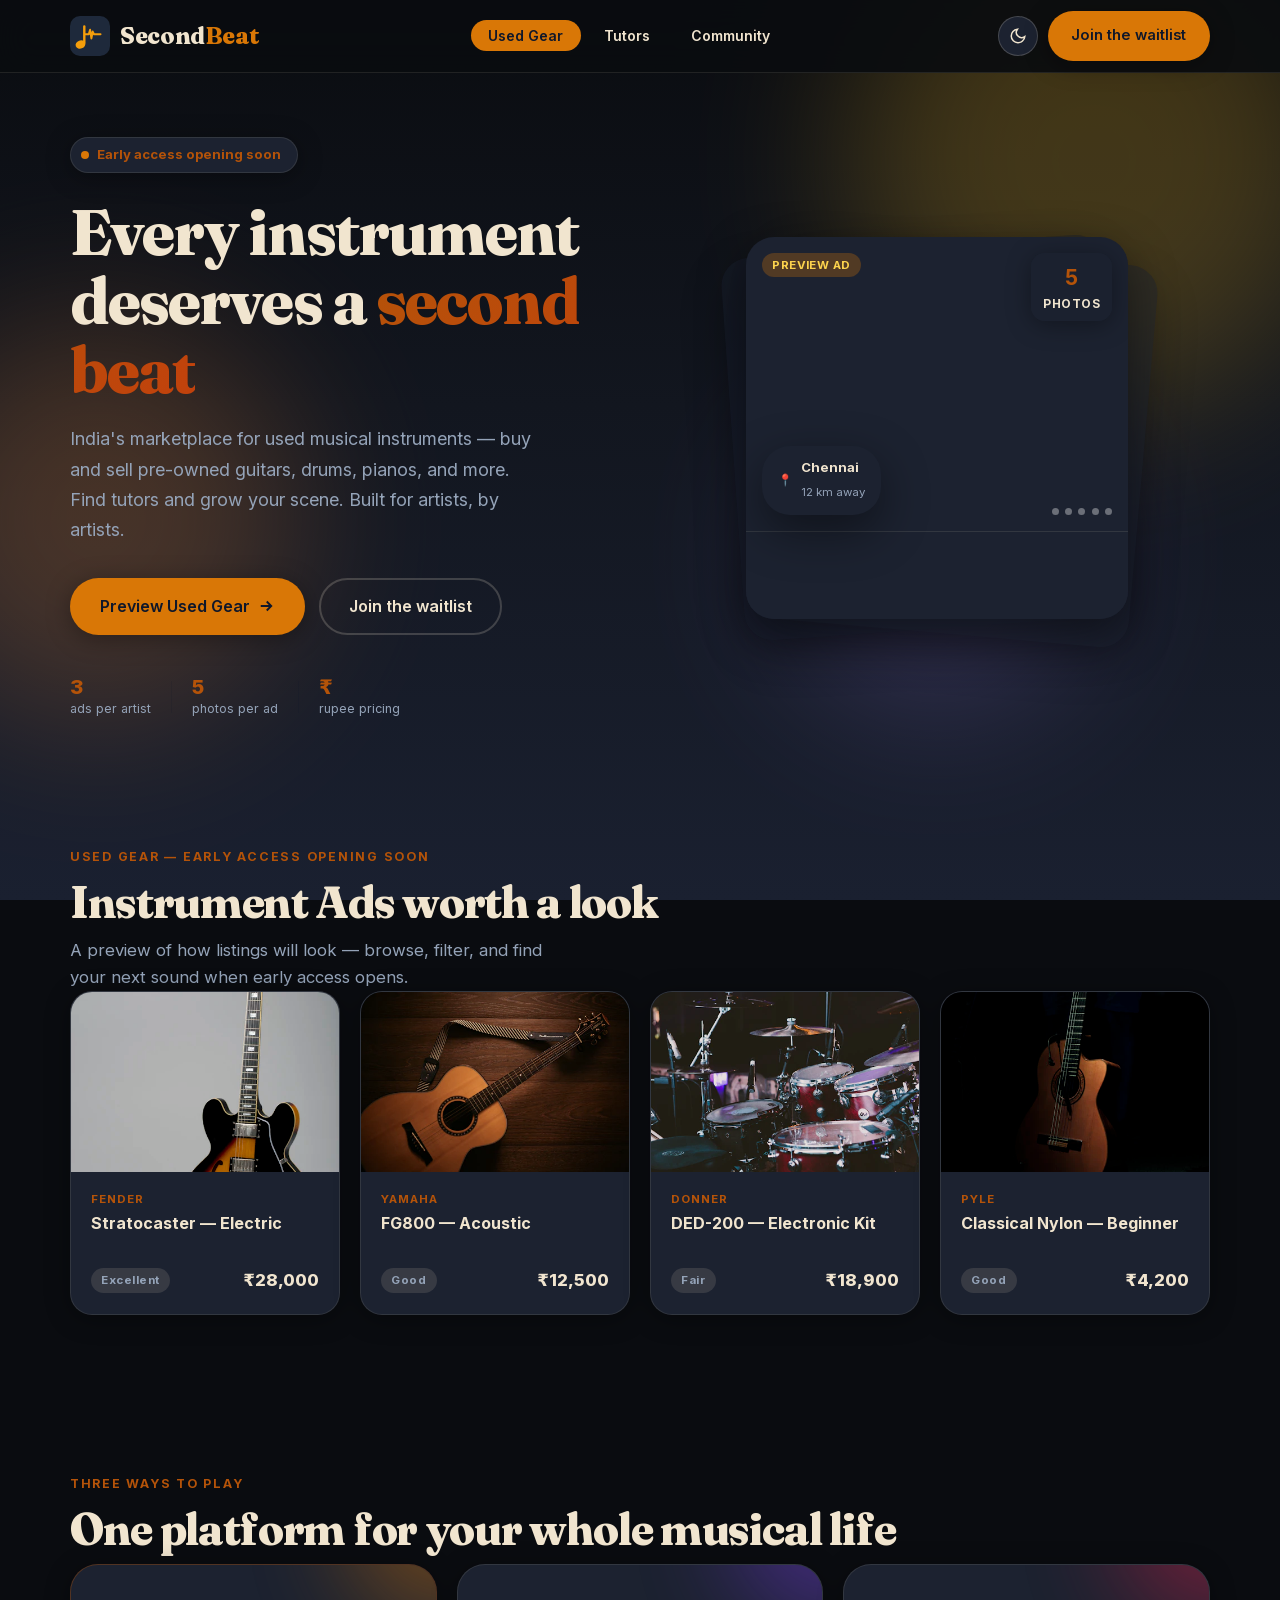
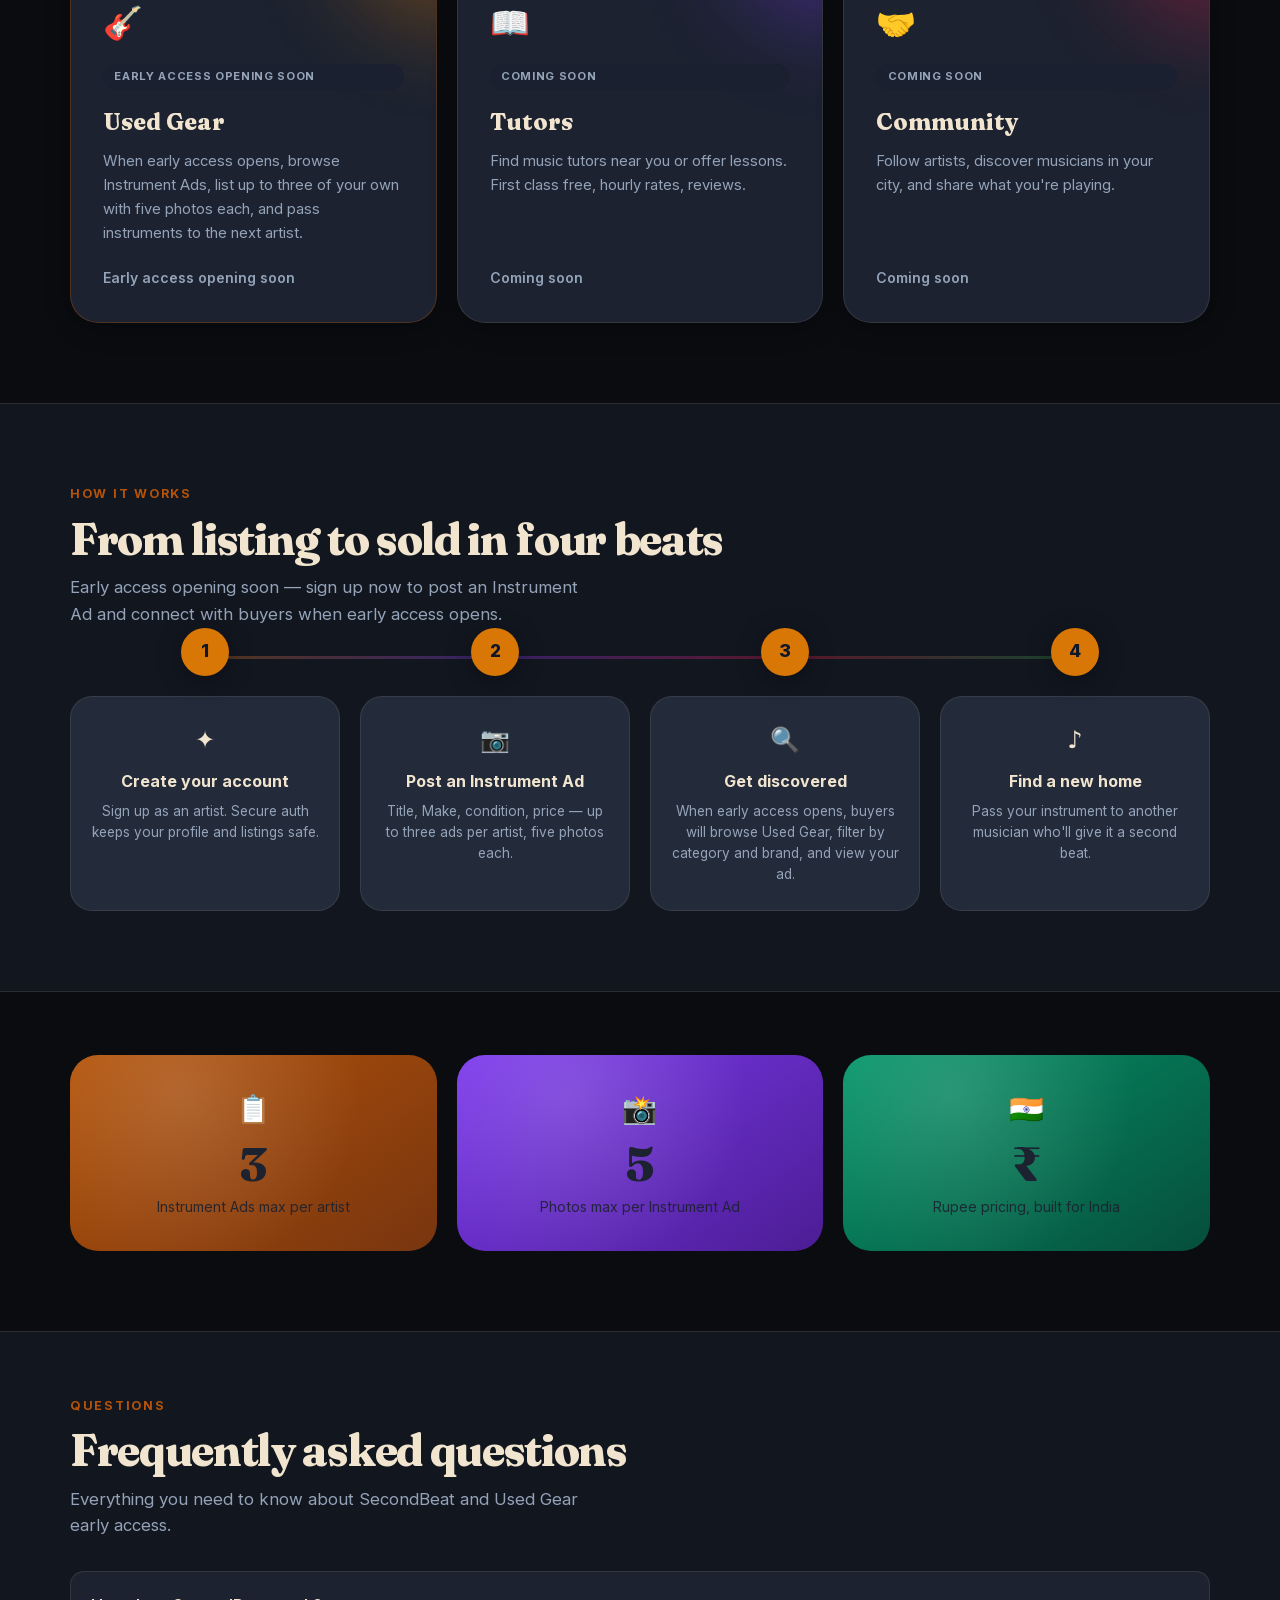
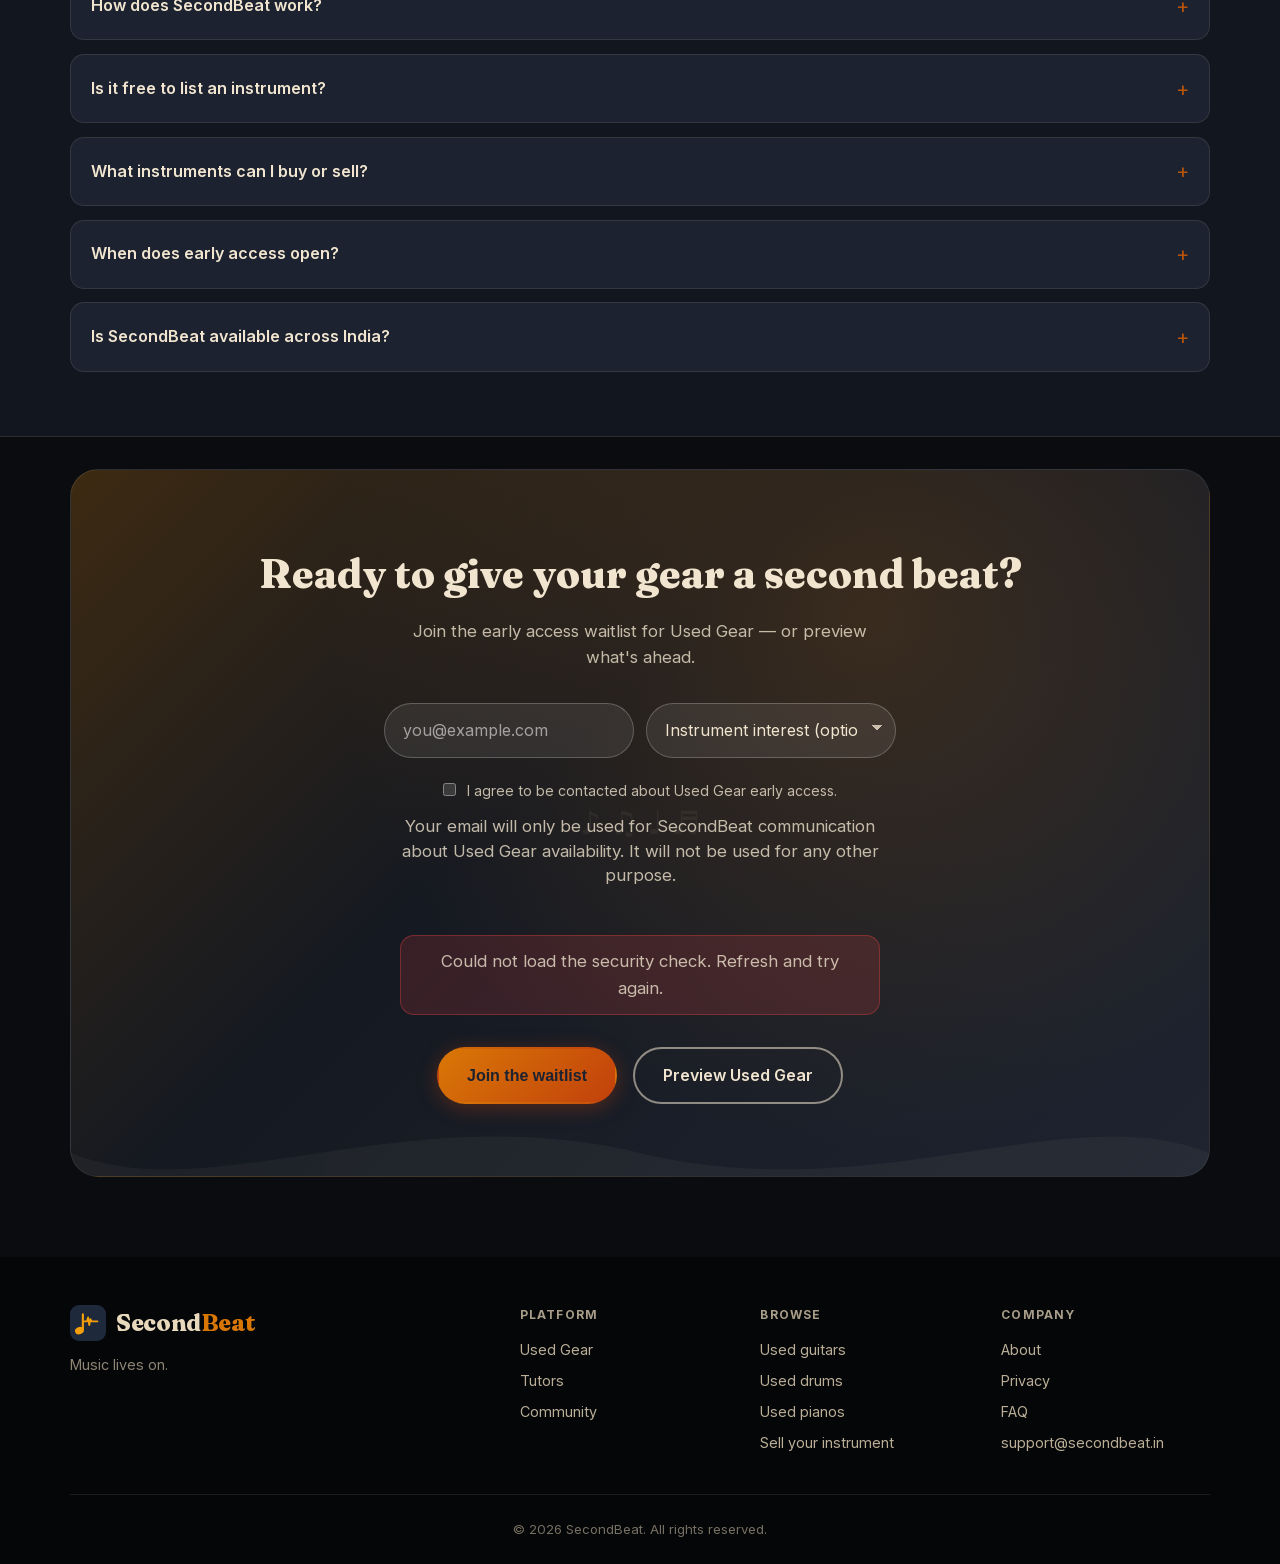
==== commit 4249bf01: "Add SEO foundations so secondbeat.in can be discovered and indexed. Include meta tags, structured da" ====
--- a/index.html
+++ b/index.html
@@ -5,11 +5,92 @@
     <meta name="viewport" content="width=device-width, initial-scale=1.0" />
     <meta
       name="description"
-      content="SecondBeat — Used Gear early access opening soon. Buy and sell pre-owned instruments, find tutors, and connect with musicians across India."
+      content="Join early access for Used Gear on SecondBeat. Buy and sell pre-owned guitars, drums, pianos &amp; more. Rupee pricing, built for musicians across India."
     />
-    <title>SecondBeat — Music lives on</title>
+    <title>SecondBeat — Buy &amp; Sell Used Musical Instruments in India</title>
     <link rel="canonical" href="https://secondbeat.in/" />
+    <meta name="robots" content="index, follow, max-image-preview:large" />
+    <meta name="theme-color" content="#d97706" />
     <link rel="icon" href="assets/secondbeat-icon.svg" type="image/svg+xml" />
+    <link rel="apple-touch-icon" href="assets/apple-touch-icon.png" />
+    <meta property="og:type" content="website" />
+    <meta property="og:url" content="https://secondbeat.in/" />
+    <meta property="og:title" content="SecondBeat — Buy &amp; Sell Used Musical Instruments in India" />
+    <meta property="og:description" content="Join early access for Used Gear — buy and sell pre-owned guitars, drums, pianos, and more. Built for musicians across India." />
+    <meta property="og:image" content="https://secondbeat.in/images/og-secondbeat.jpg" />
+    <meta property="og:locale" content="en_IN" />
+    <meta name="twitter:card" content="summary_large_image" />
+    <meta name="twitter:title" content="SecondBeat — Buy &amp; Sell Used Musical Instruments in India" />
+    <meta name="twitter:description" content="Join early access for Used Gear — buy and sell pre-owned instruments across India." />
+    <meta name="twitter:image" content="https://secondbeat.in/images/og-secondbeat.jpg" />
+    <!-- Google Search Console: add verification meta tag here after registering at https://search.google.com/search-console -->
+    <script type="application/ld+json">
+      {
+        "@context": "https://schema.org",
+        "@graph": [
+          {
+            "@type": "Organization",
+            "name": "SecondBeat",
+            "url": "https://secondbeat.in",
+            "logo": "https://secondbeat.in/assets/secondbeat-logo.svg",
+            "description": "Marketplace for buying and selling used musical instruments in India.",
+            "email": "support@secondbeat.in",
+            "areaServed": { "@type": "Country", "name": "India" }
+          },
+          {
+            "@type": "WebSite",
+            "name": "SecondBeat",
+            "url": "https://secondbeat.in",
+            "description": "Buy and sell pre-owned musical instruments. Find tutors and connect with musicians across India."
+          },
+          {
+            "@type": "FAQPage",
+            "mainEntity": [
+              {
+                "@type": "Question",
+                "name": "How does SecondBeat work?",
+                "acceptedAnswer": {
+                  "@type": "Answer",
+                  "text": "SecondBeat is a marketplace for musicians in India. Join the early access waitlist, then when Used Gear opens you can browse Instrument Ads, list up to three instruments with five photos each, and connect with buyers and sellers in rupees."
+                }
+              },
+              {
+                "@type": "Question",
+                "name": "Is it free to list an instrument?",
+                "acceptedAnswer": {
+                  "@type": "Answer",
+                  "text": "Early access details including listing fees will be shared when Used Gear opens. Join the waitlist to be notified first."
+                }
+              },
+              {
+                "@type": "Question",
+                "name": "What instruments can I buy or sell?",
+                "acceptedAnswer": {
+                  "@type": "Answer",
+                  "text": "SecondBeat supports acoustic guitars, electric guitars, drums, pianos, classical nylon guitars, and more. Browse by category when early access opens."
+                }
+              },
+              {
+                "@type": "Question",
+                "name": "When does early access open?",
+                "acceptedAnswer": {
+                  "@type": "Answer",
+                  "text": "Used Gear early access is opening soon. Join the waitlist with your email to receive a link to create your Artist account when it launches."
+                }
+              },
+              {
+                "@type": "Question",
+                "name": "Is SecondBeat available across India?",
+                "acceptedAnswer": {
+                  "@type": "Answer",
+                  "text": "Yes. SecondBeat is built for musicians across India with rupee pricing and listings designed for local discovery."
+                }
+              }
+            ]
+          }
+        ]
+      }
+    </script>
     <link rel="preload" href="fonts/inter-400.woff2" as="font" type="font/woff2" crossorigin />
     <link rel="preload" href="images/instruments/acoustic.webp" as="image" type="image/webp" />
     <link rel="stylesheet" href="fonts.css" />
@@ -28,8 +109,8 @@
 
     <header class="nav">
       <div class="container nav-inner">
-        <a href="#" class="logo">
-          <img src="assets/secondbeat-icon.svg" alt="" class="logo-icon" width="40" height="40" />
+        <a href="/" class="logo">
+          <img src="assets/secondbeat-icon.svg" alt="SecondBeat — used musical instruments marketplace" class="logo-icon" width="40" height="40" />
           <span class="logo-text">Second<span class="logo-accent">Beat</span></span>
         </a>
         <ul class="nav-links">
@@ -61,8 +142,8 @@
               <span class="text-gradient">second beat</span>
             </h1>
             <p class="hero-lead">
-              Used Gear early access opening soon — buy and sell pre-owned instruments, find tutors,
-              and grow your scene. A marketplace built for artists, by artists.
+              India's marketplace for used musical instruments — buy and sell pre-owned guitars,
+              drums, pianos, and more. Find tutors and grow your scene. Built for artists, by artists.
             </p>
             <div class="hero-actions">
               <a href="#featured" class="btn btn-primary btn-lg">
@@ -334,6 +415,39 @@
             <span class="stat-icon">🇮🇳</span>
             <div class="stat-value">₹</div>
             <div class="stat-label">Rupee pricing, built for India</div>
+          </div>
+        </div>
+      </section>
+
+      <!-- FAQ -->
+      <section class="faq" id="faq">
+        <div class="container">
+          <div class="section-head reveal">
+            <p class="eyebrow">Questions</p>
+            <h2>Frequently asked questions</h2>
+            <p class="section-desc">Everything you need to know about SecondBeat and Used Gear early access.</p>
+          </div>
+          <div class="faq-list reveal reveal-delay">
+            <details class="faq-item">
+              <summary>How does SecondBeat work?</summary>
+              <p>SecondBeat is a marketplace for musicians in India. Join the early access waitlist, then when Used Gear opens you can browse Instrument Ads, list up to three instruments with five photos each, and connect with buyers and sellers in rupees.</p>
+            </details>
+            <details class="faq-item">
+              <summary>Is it free to list an instrument?</summary>
+              <p>Early access details including listing fees will be shared when Used Gear opens. Join the waitlist to be notified first.</p>
+            </details>
+            <details class="faq-item">
+              <summary>What instruments can I buy or sell?</summary>
+              <p>SecondBeat supports acoustic guitars, electric guitars, drums, pianos, classical nylon guitars, and more. Browse by category when early access opens.</p>
+            </details>
+            <details class="faq-item">
+              <summary>When does early access open?</summary>
+              <p>Used Gear early access is opening soon. Join the waitlist with your email to receive a link to create your Artist account when it launches.</p>
+            </details>
+            <details class="faq-item">
+              <summary>Is SecondBeat available across India?</summary>
+              <p>Yes. SecondBeat is built for musicians across India with rupee pricing and listings designed for local discovery.</p>
+            </details>
           </div>
         </div>
       </section>
@@ -411,7 +525,7 @@
     <footer class="footer">
       <div class="container footer-grid">
         <div class="footer-brand">
-          <a href="#" class="logo logo-footer">
+          <a href="/" class="logo logo-footer">
             <img src="assets/secondbeat-icon.svg" alt="" class="logo-icon" width="36" height="36" />
             <span class="logo-text">Second<span class="logo-accent">Beat</span></span>
           </a>
@@ -424,7 +538,17 @@
           <a href="#community">Community</a>
         </div>
         <div class="footer-links">
-          <p class="footer-label">Support</p>
+          <p class="footer-label">Browse</p>
+          <a href="/used-guitars-india/">Used guitars</a>
+          <a href="/used-drums-india/">Used drums</a>
+          <a href="/used-pianos-india/">Used pianos</a>
+          <a href="/sell-your-instrument/">Sell your instrument</a>
+        </div>
+        <div class="footer-links">
+          <p class="footer-label">Company</p>
+          <a href="/about/">About</a>
+          <a href="/privacy/">Privacy</a>
+          <a href="/#faq">FAQ</a>
           <a href="mailto:support@secondbeat.in">support@secondbeat.in</a>
         </div>
       </div>
--- a/styles.min.css
+++ b/styles.min.css
@@ -1 +1 @@
-*,::after,::before{box-sizing:border-box;margin:0;padding:0}[data-theme=light]{--bg:#faf6ee;--bg-secondary:#f1e5cf;--bg-tertiary:#e8d9bc;--surface:#ffffff;--surface-muted:#fffdf8;--text:#0f172a;--text-muted:#475569;--text-inverse:#f1e5cf;--border:rgba(15, 23, 42, 0.08);--border-strong:rgba(15, 23, 42, 0.18);--nav-bg:rgba(250, 246, 238, 0.88);--shadow:0 4px 24px rgba(15, 23, 42, 0.07);--shadow-lg:0 16px 48px rgba(15, 23, 42, 0.12);--marquee-bg:#0f172a;--marquee-text:#f1e5cf;--how-bg:#ffffff;--cta-bg:linear-gradient(135deg, #1e293b 0%, #0f172a 50%, #1a0f08 100%);--cta-text:#f1e5cf;--cta-text-muted:rgba(241, 229, 207, 0.85);--blob-opacity:0.35;--chip-bg:rgba(255, 255, 255, 0.95);--chip-condition-bg:rgba(241, 229, 207, 0.9);--timeline-card-bg:var(--bg);--btn-primary-bg:#0f172a;--btn-primary-hover:#1e293b;--logo-color:#334155}[data-theme=dark]{--bg:#0a0c10;--bg-secondary:#12161f;--bg-tertiary:#1a2030;--surface:#1c2230;--surface-muted:#232a3a;--text:#f1e5cf;--text-muted:#94a3b8;--text-inverse:#0f172a;--border:rgba(241, 229, 207, 0.1);--border-strong:rgba(241, 229, 207, 0.2);--nav-bg:rgba(10, 12, 16, 0.92);--shadow:0 4px 24px rgba(0, 0, 0, 0.35);--shadow-lg:0 16px 48px rgba(0, 0, 0, 0.45);--marquee-bg:#050608;--marquee-text:#e8d9bc;--how-bg:#12161f;--cta-bg:linear-gradient(135deg, #3d2a12 0%, #151921 42%, #1e2430 100%);--cta-text:#f1e5cf;--cta-text-muted:rgba(241, 229, 207, 0.78);--blob-opacity:0.22;--chip-bg:rgba(28, 34, 48, 0.95);--chip-condition-bg:rgba(241, 229, 207, 0.12);--timeline-card-bg:var(--surface-muted);--btn-primary-bg:#d97706;--btn-primary-hover:#b45309;--logo-color:#f1e5cf}:root{--amber:#d97706;--amber-deep:#b45309;--terracotta:#c2410c;--violet:#7c3aed;--rose:#e11d48;--sage:#16a34a;--white:#ffffff;--radius:14px;--radius-lg:22px;--radius-xl:28px;--font:"Inter",system-ui,sans-serif;--display:"Fraunces",Georgia,serif;color-scheme:light dark}[data-theme=light]{color-scheme:light}[data-theme=dark]{color-scheme:dark}html{scroll-behavior:smooth;-webkit-text-size-adjust:100%;text-size-adjust:100%}body{font-family:var(--font);background:var(--bg);color:var(--text);line-height:1.6;-webkit-font-smoothing:antialiased;overflow-x:hidden;transition:background .35s ease,color .35s ease}img{max-width:100%;display:block}a{color:inherit;text-decoration:none}.container{width:min(1140px,92vw);margin-inline:auto;padding-inline:max(0px,env(safe-area-inset-left,0px)) max(0px,env(safe-area-inset-right,0px))}.page-bg{position:fixed;inset:0;z-index:-1;overflow:hidden;background:linear-gradient(180deg,var(--bg) 0,var(--bg-secondary) 45%,var(--bg-tertiary) 100%);transition:background .35s ease}.page-blob{position:absolute;border-radius:50%;filter:blur(80px);opacity:var(--blob-opacity)}.page-blob-1{width:500px;height:500px;background:#fbbf24;top:-10%;right:-5%;animation:blob-float 14s ease-in-out infinite}.page-blob-2{width:400px;height:400px;background:#fb923c;bottom:20%;left:-8%;animation:blob-float 18s ease-in-out infinite reverse}.page-blob-3{width:300px;height:300px;background:#a78bfa;top:45%;right:15%;animation:blob-float 12s ease-in-out infinite 3s}@keyframes blob-float{0%,100%{transform:translate(0,0) scale(1)}33%{transform:translate(30px,-20px) scale(1.05)}66%{transform:translate(-20px,15px) scale(.95)}}.reveal{animation:reveal-up .8s cubic-bezier(.22,1,.36,1) both}.reveal-delay{animation-delay:.15s}@keyframes reveal-up{from{opacity:0;transform:translateY(28px)}to{opacity:1;transform:translateY(0)}}.nav{position:sticky;top:0;z-index:100;background:var(--nav-bg);backdrop-filter:blur(16px);-webkit-backdrop-filter:blur(16px);border-bottom:1px solid var(--border);transition:background .35s ease,border-color .35s ease}.nav-inner{display:flex;align-items:center;justify-content:space-between;height:4.5rem}.logo{display:flex;align-items:center;gap:.65rem;flex-shrink:0;text-decoration:none}.logo-icon{width:2.5rem;height:2.5rem;flex-shrink:0;display:block}.logo-text{font-family:var(--display);font-size:1.45rem;font-weight:800;color:var(--text);letter-spacing:-.02em;line-height:1;white-space:nowrap}.logo-accent{color:var(--amber)}.logo-footer .logo-text{color:var(--marquee-text)}.logo-footer .logo-icon{width:2.25rem;height:2.25rem}.nav-links{display:flex;gap:.35rem;list-style:none}.nav-links a{padding:.45rem 1.1rem;border-radius:999px;font-weight:600;font-size:.88rem;transition:background .2s,color .2s}.nav-links a:hover{background:var(--border)}.nav-links a.active{background:var(--btn-primary-bg);color:var(--text-inverse)}.nav-cta{display:flex;align-items:center;gap:.6rem}.theme-toggle{display:flex;align-items:center;justify-content:center;width:2.5rem;height:2.5rem;border-radius:999px;border:1px solid var(--border-strong);background:var(--surface);color:var(--text);cursor:pointer;transition:background .2s,transform .15s,border-color .2s}.theme-toggle:hover{background:var(--bg-secondary);transform:scale(1.05)}.theme-toggle .icon-moon{display:none}[data-theme=dark] .theme-toggle .icon-sun{display:none}[data-theme=dark] .theme-toggle .icon-moon{display:block}.btn{display:inline-flex;align-items:center;justify-content:center;gap:.45rem;padding:.7rem 1.35rem;border-radius:999px;font-weight:600;font-size:.92rem;border:2px solid transparent;cursor:pointer;transition:all .2s ease;white-space:nowrap}.btn:active{transform:scale(.97)}.btn-lg{padding:.85rem 1.75rem;font-size:1rem}.btn-primary{background:var(--btn-primary-bg);color:var(--text-inverse);box-shadow:var(--shadow)}.btn-primary:hover{background:var(--btn-primary-hover);transform:translateY(-2px);box-shadow:var(--shadow-lg)}.btn-outline{background:0 0;border-color:var(--border-strong);color:var(--text)}.btn-outline:hover{border-color:var(--text);background:var(--surface)}.btn-ghost{background:0 0;color:var(--text-muted)}.btn-ghost:hover{color:var(--text);background:var(--border)}.btn-accent{background:linear-gradient(135deg,var(--amber) 0,var(--terracotta) 100%);color:var(--surface);box-shadow:0 4px 20px rgba(194,65,12,.35)}.btn-accent:hover{transform:translateY(-2px);box-shadow:0 8px 28px rgba(194,65,12,.4)}.btn-outline-light{background:0 0;border-color:rgba(241,229,207,.55);color:var(--cta-text)}.btn-outline-light:hover{background:var(--cta-text);color:var(--text);border-color:var(--cta-text)}.chip{display:inline-block;padding:.2rem .65rem;border-radius:999px;font-size:.72rem;font-weight:700;text-transform:uppercase;letter-spacing:.04em}.chip-live{background:#dcfce7;color:#166534;animation:chip-pulse 2.5s ease-in-out infinite}.chip-preview{background:rgba(217,119,6,.22);color:#92400e}[data-theme=dark] .chip-preview{background:rgba(217,119,6,.28);color:#fcd34d}.chip-condition{background:var(--chip-condition-bg);color:var(--text-muted);text-transform:capitalize}.chip-photos{position:absolute;top:var(--hero-overlay-gap,1rem);right:var(--hero-overlay-inline,1rem);z-index:3;background:var(--chip-bg);backdrop-filter:blur(8px);padding:.5rem .75rem;border-radius:var(--radius);box-shadow:var(--shadow);font-size:.75rem;text-align:center;color:var(--text)}.chip-photos strong{display:block;font-size:1.3rem;color:var(--amber-deep)}@keyframes chip-pulse{0%,100%{box-shadow:0 0 0 0 rgba(22,101,52,.3)}50%{box-shadow:0 0 0 6px rgba(22,101,52,0)}}.eyebrow{text-transform:uppercase;letter-spacing:.14em;font-size:.78rem;font-weight:700;color:var(--amber-deep);margin-bottom:.6rem}.section-head h2{font-family:var(--display);font-size:clamp(1.85rem, 3.5vw, 2.75rem);font-weight:800;letter-spacing:-.03em;line-height:1.15;margin-bottom:.6rem}.section-desc{color:var(--text-muted);max-width:32rem;font-size:1.05rem}.text-gradient{background:linear-gradient(135deg,var(--amber-deep) 0,var(--terracotta) 100%);-webkit-background-clip:text;-webkit-text-fill-color:transparent;background-clip:text}.hero{padding:4rem 0 3rem;position:relative;overflow-x:clip}.hero-grid{display:grid;grid-template-columns:minmax(0,1fr) minmax(0,1fr);gap:clamp(2rem,4vw,3rem);align-items:center}.hero-badge{display:inline-flex;align-items:center;gap:.5rem;padding:.4rem 1rem .4rem .65rem;background:var(--surface);border:1px solid var(--border);border-radius:999px;font-size:.82rem;font-weight:700;color:var(--amber-deep);margin-bottom:1.5rem;box-shadow:var(--shadow)}.pulse-dot{width:8px;height:8px;border-radius:50%;background:var(--amber);animation:pulse-dot 2s ease-in-out infinite}@keyframes pulse-dot{0%,100%{opacity:1;transform:scale(1)}50%{opacity:.5;transform:scale(1.3)}}.hero h1{font-family:var(--display);font-size:clamp(2.6rem, 5.5vw, 4rem);font-weight:800;line-height:1.08;letter-spacing:-.03em;margin-bottom:1.25rem}.hero-lead{font-size:1.12rem;color:var(--text-muted);max-width:30rem;margin-bottom:2rem;line-height:1.7}.hero-actions{display:flex;flex-wrap:wrap;gap:.85rem;margin-bottom:2.5rem}.hero-trust{display:flex;align-items:center;gap:1.25rem;flex-wrap:wrap}.trust-item{display:flex;flex-direction:column}.trust-item strong{font-size:1.25rem;font-weight:800;color:var(--amber-deep);line-height:1.2}.trust-item span{font-size:.78rem;color:var(--text-muted);font-weight:500}.trust-divider{width:1px;height:2rem;background:rgba(15,23,42,.12)}.hero-copy,.hero-visual{min-width:0}.hero-visual{position:relative;width:min(100%,clamp(240px,42vw,382.5px));max-width:100%;aspect-ratio:1;height:auto;margin-inline:auto;animation:hero-float 5s ease-in-out infinite;--hero-carousel-duration:25s;--hero-carousel-step:5s}@keyframes hero-float{0%,100%{transform:translateY(0)}50%{transform:translateY(-12px)}}.hero-card{background:var(--surface);border-radius:var(--radius-xl);box-shadow:var(--shadow-lg);overflow:hidden}.hero-card-ghost{position:absolute;inset:0;z-index:0;opacity:.45}.hero-card-ghost-1{transform:rotate(5deg) translate(16px,12px)}.hero-card-ghost-2{transform:rotate(-4deg) translate(-14px,8px);background:var(--bg-tertiary)}.hero-card-main{position:relative;z-index:2;width:100%;height:100%;display:grid;grid-template-rows:minmax(0,1fr) auto;grid-template-areas:"image" "body";--hero-overlay-gap:1rem;--hero-overlay-inline:1rem;--hero-dots-size:4.75rem}.hero-card-image{grid-area:image;position:relative;flex:1;display:flex;align-items:center;justify-content:center;min-height:250px;overflow:visible}.hero-photo-stack{position:absolute;inset:0;overflow:hidden;isolation:isolate}.hero-carousel-slide{opacity:0;z-index:0;visibility:hidden;pointer-events:none;will-change:opacity;backface-visibility:hidden;animation:photo-fade var(--hero-carousel-duration) linear infinite}.hero-card-meta .hero-carousel-slide:first-child,.hero-card-prices .hero-carousel-slide:first-child,.hero-photo-dots .hero-carousel-slide:first-child,.hero-photo-stack .hero-carousel-slide:first-child{animation-delay:calc(var(--hero-carousel-step) * -.05)}.hero-card-meta .hero-carousel-slide:nth-child(2),.hero-card-prices .hero-carousel-slide:nth-child(2),.hero-photo-dots .hero-carousel-slide:nth-child(2),.hero-photo-stack .hero-carousel-slide:nth-child(2){animation-delay:calc(var(--hero-carousel-step) * 1)}.hero-card-meta .hero-carousel-slide:nth-child(3),.hero-card-prices .hero-carousel-slide:nth-child(3),.hero-photo-dots .hero-carousel-slide:nth-child(3),.hero-photo-stack .hero-carousel-slide:nth-child(3){animation-delay:calc(var(--hero-carousel-step) * 2)}.hero-card-meta .hero-carousel-slide:nth-child(4),.hero-card-prices .hero-carousel-slide:nth-child(4),.hero-photo-dots .hero-carousel-slide:nth-child(4),.hero-photo-stack .hero-carousel-slide:nth-child(4){animation-delay:calc(var(--hero-carousel-step) * 3)}.hero-card-meta .hero-carousel-slide:nth-child(5),.hero-card-prices .hero-carousel-slide:nth-child(5),.hero-photo-dots .hero-carousel-slide:nth-child(5),.hero-photo-stack .hero-carousel-slide:nth-child(5){animation-delay:calc(var(--hero-carousel-step) * 4)}.hero-photo{position:absolute;inset:0}.hero-photo img{width:100%;height:100%;object-fit:cover;display:block;transform:translateZ(0)}@keyframes photo-fade{0%{opacity:0;z-index:0;visibility:hidden;pointer-events:none;animation-timing-function:cubic-bezier(0.4,0,0.2,1)}1%{visibility:visible}5%{opacity:1;z-index:2;visibility:visible;pointer-events:auto;animation-timing-function:linear}20%{opacity:1;z-index:2;pointer-events:auto;animation-timing-function:cubic-bezier(0.4,0,1,1)}25%{opacity:0;z-index:0;visibility:hidden;pointer-events:none}100%{opacity:0;z-index:0;visibility:hidden;pointer-events:none}}.chip-live,.chip-preview{position:absolute;top:var(--hero-overlay-gap,1rem);left:var(--hero-overlay-inline,1rem);z-index:3}.hero-photo-dots{position:absolute;bottom:var(--hero-overlay-gap,1rem);right:var(--hero-overlay-inline,1rem);left:auto;z-index:3;display:flex;gap:.4rem}.hero-dot{width:7px;height:7px;border-radius:50%;background:rgba(255,255,255,.35)}.hero-photo-dots .hero-carousel-slide{animation-name:dot-active;opacity:1;visibility:visible;pointer-events:auto;z-index:auto}@keyframes dot-active{0%{background:rgba(255,255,255,.35);transform:scale(1);animation-timing-function:cubic-bezier(0.4,0,0.2,1)}5%{background:#fff;transform:scale(1.2);animation-timing-function:linear}20%{background:#fff;transform:scale(1.2);animation-timing-function:cubic-bezier(0.4,0,1,1)}25%{background:rgba(255,255,255,.35);transform:scale(1)}100%{background:rgba(255,255,255,.35);transform:scale(1)}}.hero-card-body{grid-area:body;padding:1.1rem 1.4rem;display:flex;justify-content:space-between;align-items:center;border-top:1px solid var(--border);background:var(--surface)}.hero-card-meta{position:relative;flex:1;min-width:0;min-height:3.25rem}.hero-listing{position:absolute;inset:0;display:flex;flex-direction:column;align-items:flex-start;gap:.3rem;justify-content:center}.hero-card-title{font-weight:700;font-size:1.02rem;line-height:1.25}.hero-listing .chip-condition{padding:.15rem .55rem;font-size:.68rem;font-weight:600;letter-spacing:.02em}.hero-card-prices{position:relative;flex-shrink:0;min-width:5.5rem;min-height:1.5rem}.hero-card-price{position:absolute;inset:0;display:flex;align-items:center;justify-content:flex-end;font-weight:800;font-size:1.2rem;color:var(--amber-deep)}.hero-card-mini{grid-area:image;align-self:end;justify-self:start;position:relative;z-index:4;display:flex;align-items:center;gap:.6rem;margin:0 0 var(--hero-overlay-gap,1rem) var(--hero-overlay-inline,1rem);padding:.7rem 1rem;width:max-content;max-width:min(11.75rem,calc(100% - var(--hero-dots-size,4.75rem) - var(--hero-overlay-inline,1rem) - .5rem))}.mini-icon{font-size:1.1rem}.hero-card-mini strong{display:block;font-size:.82rem}.hero-card-mini span{font-size:.72rem;color:var(--text-muted)}.featured{padding:5rem 0;content-visibility:auto;contain-intrinsic-size:auto 600px}.listing-track{display:grid;grid-template-columns:repeat(4,minmax(0,1fr));gap:1.25rem;align-items:stretch}.listing-card{width:100%;min-width:0;scroll-snap-align:start;display:flex;flex-direction:column;background:var(--surface);border-radius:var(--radius-lg);overflow:hidden;box-shadow:var(--shadow);border:1px solid var(--border);transition:transform .25s ease,box-shadow .25s ease,background .35s ease;cursor:pointer}.listing-card:hover{transform:translateY(-8px) rotate(-1deg);box-shadow:var(--shadow-lg)}.listing-visual{height:180px;position:relative;overflow:hidden;background:var(--bg-tertiary)}.listing-visual img{width:100%;height:100%;object-fit:cover;display:block;transition:transform .4s ease}.listing-card:hover .listing-visual img{transform:scale(1.06)}.listing-body{flex:1;display:flex;flex-direction:column;padding:1.15rem 1.25rem 1.25rem;min-height:118px}.listing-make{font-size:.72rem;font-weight:700;text-transform:uppercase;letter-spacing:.08em;color:var(--amber-deep)}.listing-body h3{font-size:1rem;font-weight:700;margin:.3rem 0 .75rem;line-height:1.3;min-height:2.6em;overflow:hidden;display:-webkit-box;-webkit-line-clamp:2;-webkit-box-orient:vertical}.listing-footer{display:flex;justify-content:space-between;align-items:center;margin-top:auto}.listing-price{font-weight:800;color:var(--text);font-size:1.05rem}.pillars{padding:5rem 0;content-visibility:auto;contain-intrinsic-size:auto 500px}.bento{display:grid;grid-template-columns:repeat(3,minmax(0,1fr));gap:1.25rem;align-items:stretch}.bento-card{position:relative;display:flex;flex-direction:column;width:100%;min-width:0;padding:2rem;border-radius:var(--radius-xl);background:var(--surface);border:1px solid var(--border);box-shadow:var(--shadow);overflow:hidden;transition:transform .3s ease,box-shadow .3s ease,background .35s ease}.bento-card:hover{transform:translateY(-6px);box-shadow:var(--shadow-lg)}.bento-glow{position:absolute;top:-40%;right:-30%;width:200px;height:200px;border-radius:50%;filter:blur(50px);opacity:.4;transition:opacity .3s}.bento-card:hover .bento-glow{opacity:.65}.bento-gear .bento-glow{background:var(--amber)}.bento-tutors .bento-glow{background:var(--violet)}.bento-community .bento-glow{background:var(--rose)}.bento-gear{border-color:rgba(180,83,9,.35)}.bento-gear.live{background:linear-gradient(160deg,var(--surface) 55%,rgba(251,191,36,.14))}[data-theme=dark] .bento-gear.live{background:linear-gradient(160deg,var(--surface) 55%,rgba(217,119,6,.12))}.tag-soon{background:var(--bg-tertiary);color:var(--text-muted)}.bento-icon{font-size:2rem;margin-bottom:1rem;position:relative}.bento-tag{display:inline-block;padding:.25rem .7rem;border-radius:999px;font-size:.7rem;font-weight:700;text-transform:uppercase;letter-spacing:.06em;margin-bottom:.85rem;position:relative}.tag-live{background:#dcfce7;color:#166534}[data-theme=dark] .tag-live{background:rgba(22,101,52,.25);color:#86efac}.tag-soon{background:var(--bg-tertiary);color:var(--text-muted)}.bento-card h3{font-family:var(--display);font-size:1.45rem;font-weight:800;margin-bottom:.5rem;position:relative}.bento-card p{color:var(--text-muted);font-size:.92rem;line-height:1.65;position:relative;flex:1}.bento-footer{margin-top:auto;padding-top:1.25rem;min-height:2.75rem;display:flex;align-items:flex-end;position:relative}.bento-link{display:inline-block;font-weight:700;font-size:.88rem;color:var(--amber-deep);transition:gap .2s}.bento-link:hover{text-decoration:underline}.bento-link-muted{color:var(--text-muted);font-weight:600;cursor:default}.bento-link-muted:hover{text-decoration:none}.how{padding:5rem 0;background:var(--how-bg);border-block:1px solid var(--border);transition:background .35s ease;content-visibility:auto;contain-intrinsic-size:auto 500px}.timeline{display:grid;grid-template-columns:repeat(4,minmax(0,1fr));gap:1.25rem;position:relative;align-items:stretch}.timeline::before{content:"";position:absolute;top:1.75rem;left:10%;right:10%;height:3px;background:linear-gradient(90deg,var(--amber),var(--violet),var(--rose),var(--sage));border-radius:999px;opacity:.35}.timeline-step{display:flex;flex-direction:column;align-items:center;text-align:center;position:relative;height:100%}.timeline-node{width:3rem;height:3rem;border-radius:50%;background:var(--btn-primary-bg);color:var(--text-inverse);font-weight:800;font-size:1.1rem;display:flex;align-items:center;justify-content:center;margin-bottom:1.25rem;position:relative;z-index:1;box-shadow:var(--shadow);transition:transform .3s ease,background .35s ease}.timeline-step:hover .timeline-node{transform:scale(1.12)}.timeline-card{background:var(--timeline-card-bg);border-radius:var(--radius-lg);padding:1.5rem 1.25rem;border:1px solid var(--border);transition:background .3s,transform .3s;flex:1;width:100%;display:flex;flex-direction:column}.timeline-step:hover .timeline-card{background:var(--surface);transform:translateY(-4px);box-shadow:var(--shadow)}.timeline-icon{font-size:1.5rem;display:block;margin-bottom:.65rem}.timeline-card h3{font-size:1rem;font-weight:700;margin-bottom:.4rem}.timeline-card p{font-size:.85rem;color:var(--text-muted);line-height:1.55;flex:1}.stats{padding:4rem 0 5rem}.stats-grid{display:grid;grid-template-columns:repeat(3,minmax(0,1fr));gap:1.25rem;align-items:stretch}.stat-tile{padding:2rem 1.5rem;border-radius:var(--radius-xl);text-align:center;color:var(--surface);transition:transform .3s ease;position:relative;overflow:hidden;display:flex;flex-direction:column;align-items:center;justify-content:center;min-height:180px}.stat-tile:hover{transform:translateY(-6px) scale(1.02)}.stat-tile::before{content:"";position:absolute;inset:0;background:radial-gradient(circle at 30% 20%,rgba(255,255,255,.15),transparent 60%)}.stat-tile-1{background:linear-gradient(145deg,#b45309,#78350f)}.stat-tile-2{background:linear-gradient(145deg,#7c3aed,#4c1d95)}.stat-tile-3{background:linear-gradient(145deg,#059669,#064e3b)}.stat-icon{font-size:1.75rem;display:block;margin-bottom:.5rem;position:relative}.stat-value{font-family:var(--display);font-size:3rem;font-weight:800;line-height:1;position:relative}.stat-label{font-size:.88rem;opacity:.9;margin-top:.5rem;position:relative}.cta{padding:2rem 0 5rem}.cta-box{background:var(--cta-bg);color:var(--cta-text);border-radius:var(--radius-xl);padding:4.5rem 3rem;text-align:center;position:relative;overflow:hidden;border:1px solid var(--border)}.cta-box::after{content:"";position:absolute;inset:0;background:radial-gradient(circle at 70% 20%,rgba(217,119,6,.18),transparent 55%);pointer-events:none}.cta-wave{position:absolute;bottom:0;left:0;right:0;height:80px;opacity:.6}.cta-notes{position:absolute;inset:0;display:flex;align-items:center;justify-content:space-around;font-size:2rem;opacity:.06;pointer-events:none;animation:notes-drift 20s linear infinite}@keyframes notes-drift{from{transform:translateX(-5%)}to{transform:translateX(5%)}}.cta-box h2{font-family:var(--display);font-size:clamp(1.85rem, 3.5vw, 2.5rem);font-weight:800;margin-bottom:.75rem;position:relative;z-index:1;color:var(--cta-text)}.cta-box p{color:var(--cta-text-muted);max-width:30rem;margin:0 auto 2rem;font-size:1.05rem;position:relative;z-index:1}.cta-actions{display:flex;justify-content:center;flex-wrap:wrap;gap:1rem;position:relative;z-index:1}.waitlist-form{position:relative;z-index:1;max-width:32rem;margin:0 auto;text-align:center}.waitlist-form.is-success .waitlist-form-body{display:none}.waitlist-form-body{display:block}.waitlist-fields{display:grid;gap:.75rem;margin-bottom:1.25rem}@media (min-width:640px){.waitlist-fields{grid-template-columns:1fr 1fr}}.waitlist-input,.waitlist-select{width:100%;padding:.85rem 1.15rem;border-radius:999px;border:1px solid rgba(255,255,255,.22);background-color:rgba(255,255,255,.08);color:var(--cta-text);font:inherit;font-size:1rem;transition:border-color .2s ease,background-color .2s ease}.waitlist-select{-webkit-appearance:none;-moz-appearance:none;appearance:none;cursor:pointer;color-scheme:dark;text-align:left;background-image:linear-gradient(45deg,transparent 50%,var(--cta-text-muted) 50%),linear-gradient(135deg,var(--cta-text-muted) 50%,transparent 50%);background-position:calc(100% - 18px) calc(50% - 3px),calc(100% - 12px) calc(50% - 3px);background-size:6px 6px,6px 6px;background-repeat:no-repeat;padding-right:2.25rem}.waitlist-select option{background-color:#1e293b;color:var(--cta-text)}.waitlist-input::placeholder{color:rgba(255,255,255,.55)}.waitlist-input:focus,.waitlist-select:focus{outline:2px solid var(--amber);outline-offset:2px}.waitlist-consent{display:inline-flex;align-items:flex-start;gap:.65rem;max-width:26rem;margin-inline:auto;text-align:left;font-size:.88rem;color:var(--cta-text-muted);margin-bottom:.75rem;cursor:pointer}.waitlist-consent input{margin-top:.2rem;flex-shrink:0;accent-color:var(--amber)}.waitlist-disclosure{max-width:26rem;margin-inline:auto;font-size:.8rem;line-height:1.45;color:var(--cta-text-muted);margin-bottom:1rem}.waitlist-turnstile{display:flex;justify-content:center;min-height:0;margin-bottom:1rem}.waitlist-turnstile:not(:empty){min-height:65px}.waitlist-message{margin-bottom:1rem;padding:.75rem 1rem;border-radius:var(--radius);font-size:.92rem}.waitlist-message-error{background:rgba(239,68,68,.16);color:#fecaca;border:1px solid rgba(239,68,68,.35)}.waitlist-success{animation:reveal-up .55s cubic-bezier(.22,1,.36,1) both}.waitlist-success-icon{display:inline-flex;align-items:center;justify-content:center;width:4rem;height:4rem;margin:0 auto 1.25rem;border-radius:999px;background:rgba(217,119,6,.18);color:#fcd34d;border:1px solid rgba(217,119,6,.35)}.waitlist-success-title{font-family:var(--display);font-size:clamp(1.5rem, 3vw, 1.85rem);font-weight:800;color:var(--cta-text);margin-bottom:.75rem}.waitlist-success-text{max-width:24rem;margin:0 auto 1.75rem;color:var(--cta-text-muted);font-size:1rem;line-height:1.55}.waitlist-success-actions{display:flex;justify-content:center;flex-wrap:wrap;gap:1rem}.waitlist-actions{display:flex;justify-content:center;flex-wrap:wrap;gap:1rem}.sr-only{position:absolute;width:1px;height:1px;padding:0;margin:-1px;overflow:hidden;clip:rect(0,0,0,0);white-space:nowrap;border:0}.footer{background:var(--marquee-bg);color:var(--marquee-text);padding:3rem 0 0;transition:background .35s ease}.footer-grid{display:grid;grid-template-columns:2fr 1fr 1fr;gap:2rem;padding-bottom:2.5rem;border-bottom:1px solid rgba(241,229,207,.1)}.footer-brand p{opacity:.6;font-size:.9rem;margin-top:.75rem}.footer-links{display:flex;flex-direction:column;gap:.5rem}.footer-label{font-size:.75rem;font-weight:700;text-transform:uppercase;letter-spacing:.1em;opacity:.72;margin-bottom:.35rem;color:var(--marquee-text)}.footer-links a{font-size:.9rem;opacity:.8;transition:opacity .2s}.footer-links a:hover{opacity:1}.footer-bottom{padding:1.5rem 0;text-align:center;font-size:.82rem;opacity:.5}@media (prefers-reduced-motion:reduce){*,::after,::before{animation-duration:0s!important;animation-iteration-count:1!important;transition-duration:0s!important}.hero-card-meta .hero-carousel-slide:first-child,.hero-card-prices .hero-carousel-slide:first-child,.hero-photo-stack .hero-carousel-slide:first-child{opacity:1;visibility:visible;z-index:2}}@media (max-width:1200px){.listing-track{grid-template-columns:repeat(3,minmax(0,1fr))}}@media (max-width:1024px){.hero-grid{grid-template-columns:1fr;text-align:center}.hero-copy{display:flex;flex-direction:column;align-items:center}.hero-lead{margin-inline:auto}.hero-actions{justify-content:center}.hero-trust{justify-content:center}.hero-visual{width:min(100%,clamp(260px,72vw,382.5px));margin-top:2rem}.hero-card-main{--hero-overlay-gap:0.9rem;--hero-overlay-inline:0.9rem;--hero-dots-size:4.5rem}.bento{grid-template-columns:repeat(2,minmax(0,1fr))}.bento-community{grid-column:1/-1}.timeline{grid-template-columns:repeat(2,minmax(0,1fr))}.timeline::before{display:none}}@media (max-width:960px){.nav-inner{gap:.75rem;height:auto;min-height:4.5rem;padding-block:0.65rem;flex-wrap:wrap}.nav-links{display:flex;order:3;flex:1 1 100%;justify-content:center;gap:.25rem;overflow-x:auto;-webkit-overflow-scrolling:touch;scrollbar-width:none;padding-bottom:.15rem}.nav-links::-webkit-scrollbar{display:none}.nav-links a{flex-shrink:0;padding:.4rem .85rem;font-size:.82rem}.stats-grid{grid-template-columns:repeat(3,minmax(0,1fr))}.stat-value{font-size:clamp(2rem, 6vw, 3rem)}.footer-grid{grid-template-columns:1fr 1fr;text-align:left}.footer-brand{grid-column:1/-1;text-align:center}}@media (max-width:768px){.featured,.hero,.how,.pillars{padding-block:3.5rem}.stats{padding:3rem 0 3.5rem}.hero h1{font-size:clamp(2rem, 8vw, 2.75rem)}.hero-lead{font-size:1rem}.hero-visual{width:min(100%,clamp(240px,85vw,340px))}.hero-card-main{--hero-overlay-gap:0.85rem;--hero-overlay-inline:0.85rem;--hero-dots-size:4.25rem}.hero-card-mini{padding:.65rem .9rem;gap:.5rem}.hero-card-body{padding:1rem 1.1rem;gap:.5rem}.hero-card-image{min-height:clamp(180px,45vw,250px)}.listing-track{grid-template-columns:repeat(2,minmax(0,1fr));gap:1rem}.bento{grid-template-columns:1fr}.bento-community{grid-column:auto}.stats-grid{grid-template-columns:1fr;gap:1rem}.stat-tile{min-height:150px;padding:1.5rem 1.25rem}.footer-grid{grid-template-columns:1fr;text-align:center}.footer-links{align-items:center}.section-desc{margin-inline:auto;text-align:center}}@media (max-width:560px){.page-blob-1{width:min(500px,120vw)}.page-blob-2{width:min(400px,100vw)}.page-blob-3{width:min(300px,80vw)}.container{width:min(1140px,94vw)}.nav-cta .btn-ghost{display:none}.nav-cta .btn-primary{padding:.6rem 1rem;font-size:.85rem}.logo-text{font-size:1.2rem}.listing-track{grid-template-columns:1fr}.timeline{grid-template-columns:1fr;gap:1rem}.cta-box{padding:2.5rem 1.25rem}.cta-actions{flex-direction:column;align-items:stretch}.cta-actions .btn{width:100%}.waitlist-actions .btn{width:100%}.waitlist-success-actions .btn{width:100%}.trust-divider{display:none}.hero-trust{gap:1rem;justify-content:space-evenly;width:100%}.hero-actions{flex-direction:column;align-items:stretch;width:100%;max-width:20rem;margin-inline:auto}.hero-actions .btn{width:100%}.hero-visual{width:min(100%,clamp(220px,88vw,306px))}.hero-card-main{--hero-overlay-gap:0.65rem;--hero-overlay-inline:0.65rem;--hero-dots-size:3.85rem}.hero-card-mini{padding:.6rem .8rem;gap:.45rem}.hero-card-mini strong{font-size:.78rem}.hero-card-mini span{font-size:.68rem}.mini-icon{font-size:1rem}.hero-photo-dots{gap:.3rem}.hero-dot{width:6px;height:6px}.hero-card-ghost-1{transform:rotate(5deg) translate(8px,8px)}.hero-card-ghost-2{transform:rotate(-4deg) translate(-8px,6px)}.chip-photos{padding:.35rem .55rem;font-size:.65rem}.chip-photos strong{font-size:1.1rem}.chip-live,.chip-preview{font-size:.65rem}.bento-card{padding:1.5rem}.listing-visual{height:clamp(160px,42vw,200px)}}@media (max-width:380px){.hero-card-main{--hero-dots-size:3.5rem}.hero-card-mini{max-width:min(10.25rem,calc(100% - var(--hero-dots-size) - var(--hero-overlay-inline) - .35rem));padding:.55rem .75rem}.hero-card-body{flex-direction:column;align-items:flex-start;gap:.65rem}.hero-card-meta{min-height:2.75rem}.hero-card-price{font-size:1.1rem}.nav-links a{padding:.35rem .7rem;font-size:.78rem}}+*,::after,::before{box-sizing:border-box;margin:0;padding:0}[data-theme=light]{--bg:#faf6ee;--bg-secondary:#f1e5cf;--bg-tertiary:#e8d9bc;--surface:#ffffff;--surface-muted:#fffdf8;--text:#0f172a;--text-muted:#475569;--text-inverse:#f1e5cf;--border:rgba(15, 23, 42, 0.08);--border-strong:rgba(15, 23, 42, 0.18);--nav-bg:rgba(250, 246, 238, 0.88);--shadow:0 4px 24px rgba(15, 23, 42, 0.07);--shadow-lg:0 16px 48px rgba(15, 23, 42, 0.12);--marquee-bg:#0f172a;--marquee-text:#f1e5cf;--how-bg:#ffffff;--cta-bg:linear-gradient(135deg, #1e293b 0%, #0f172a 50%, #1a0f08 100%);--cta-text:#f1e5cf;--cta-text-muted:rgba(241, 229, 207, 0.85);--blob-opacity:0.35;--chip-bg:rgba(255, 255, 255, 0.95);--chip-condition-bg:rgba(241, 229, 207, 0.9);--timeline-card-bg:var(--bg);--btn-primary-bg:#0f172a;--btn-primary-hover:#1e293b;--logo-color:#334155}[data-theme=dark]{--bg:#0a0c10;--bg-secondary:#12161f;--bg-tertiary:#1a2030;--surface:#1c2230;--surface-muted:#232a3a;--text:#f1e5cf;--text-muted:#94a3b8;--text-inverse:#0f172a;--border:rgba(241, 229, 207, 0.1);--border-strong:rgba(241, 229, 207, 0.2);--nav-bg:rgba(10, 12, 16, 0.92);--shadow:0 4px 24px rgba(0, 0, 0, 0.35);--shadow-lg:0 16px 48px rgba(0, 0, 0, 0.45);--marquee-bg:#050608;--marquee-text:#e8d9bc;--how-bg:#12161f;--cta-bg:linear-gradient(135deg, #3d2a12 0%, #151921 42%, #1e2430 100%);--cta-text:#f1e5cf;--cta-text-muted:rgba(241, 229, 207, 0.78);--blob-opacity:0.22;--chip-bg:rgba(28, 34, 48, 0.95);--chip-condition-bg:rgba(241, 229, 207, 0.12);--timeline-card-bg:var(--surface-muted);--btn-primary-bg:#d97706;--btn-primary-hover:#b45309;--logo-color:#f1e5cf}:root{--amber:#d97706;--amber-deep:#b45309;--terracotta:#c2410c;--violet:#7c3aed;--rose:#e11d48;--sage:#16a34a;--white:#ffffff;--radius:14px;--radius-lg:22px;--radius-xl:28px;--font:"Inter",system-ui,sans-serif;--display:"Fraunces",Georgia,serif;color-scheme:light dark}[data-theme=light]{color-scheme:light}[data-theme=dark]{color-scheme:dark}html{scroll-behavior:smooth;-webkit-text-size-adjust:100%;text-size-adjust:100%}body{font-family:var(--font);background:var(--bg);color:var(--text);line-height:1.6;-webkit-font-smoothing:antialiased;overflow-x:hidden;transition:background .35s ease,color .35s ease}img{max-width:100%;display:block}a{color:inherit;text-decoration:none}.container{width:min(1140px,92vw);margin-inline:auto;padding-inline:max(0px,env(safe-area-inset-left,0px)) max(0px,env(safe-area-inset-right,0px))}.page-bg{position:fixed;inset:0;z-index:-1;overflow:hidden;background:linear-gradient(180deg,var(--bg) 0,var(--bg-secondary) 45%,var(--bg-tertiary) 100%);transition:background .35s ease}.page-blob{position:absolute;border-radius:50%;filter:blur(80px);opacity:var(--blob-opacity)}.page-blob-1{width:500px;height:500px;background:#fbbf24;top:-10%;right:-5%;animation:blob-float 14s ease-in-out infinite}.page-blob-2{width:400px;height:400px;background:#fb923c;bottom:20%;left:-8%;animation:blob-float 18s ease-in-out infinite reverse}.page-blob-3{width:300px;height:300px;background:#a78bfa;top:45%;right:15%;animation:blob-float 12s ease-in-out infinite 3s}@keyframes blob-float{0%,100%{transform:translate(0,0) scale(1)}33%{transform:translate(30px,-20px) scale(1.05)}66%{transform:translate(-20px,15px) scale(.95)}}.reveal{animation:reveal-up .8s cubic-bezier(.22,1,.36,1) both}.reveal-delay{animation-delay:.15s}@keyframes reveal-up{from{opacity:0;transform:translateY(28px)}to{opacity:1;transform:translateY(0)}}.nav{position:sticky;top:0;z-index:100;background:var(--nav-bg);backdrop-filter:blur(16px);-webkit-backdrop-filter:blur(16px);border-bottom:1px solid var(--border);transition:background .35s ease,border-color .35s ease}.nav-inner{display:flex;align-items:center;justify-content:space-between;height:4.5rem}.logo{display:flex;align-items:center;gap:.65rem;flex-shrink:0;text-decoration:none}.logo-icon{width:2.5rem;height:2.5rem;flex-shrink:0;display:block}.logo-text{font-family:var(--display);font-size:1.45rem;font-weight:800;color:var(--text);letter-spacing:-.02em;line-height:1;white-space:nowrap}.logo-accent{color:var(--amber)}.logo-footer .logo-text{color:var(--marquee-text)}.logo-footer .logo-icon{width:2.25rem;height:2.25rem}.nav-links{display:flex;gap:.35rem;list-style:none}.nav-links a{padding:.45rem 1.1rem;border-radius:999px;font-weight:600;font-size:.88rem;transition:background .2s,color .2s}.nav-links a:hover{background:var(--border)}.nav-links a.active{background:var(--btn-primary-bg);color:var(--text-inverse)}.nav-cta{display:flex;align-items:center;gap:.6rem}.theme-toggle{display:flex;align-items:center;justify-content:center;width:2.5rem;height:2.5rem;border-radius:999px;border:1px solid var(--border-strong);background:var(--surface);color:var(--text);cursor:pointer;transition:background .2s,transform .15s,border-color .2s}.theme-toggle:hover{background:var(--bg-secondary);transform:scale(1.05)}.theme-toggle .icon-moon{display:none}[data-theme=dark] .theme-toggle .icon-sun{display:none}[data-theme=dark] .theme-toggle .icon-moon{display:block}.btn{display:inline-flex;align-items:center;justify-content:center;gap:.45rem;padding:.7rem 1.35rem;border-radius:999px;font-weight:600;font-size:.92rem;border:2px solid transparent;cursor:pointer;transition:all .2s ease;white-space:nowrap}.btn:active{transform:scale(.97)}.btn-lg{padding:.85rem 1.75rem;font-size:1rem}.btn-primary{background:var(--btn-primary-bg);color:var(--text-inverse);box-shadow:var(--shadow)}.btn-primary:hover{background:var(--btn-primary-hover);transform:translateY(-2px);box-shadow:var(--shadow-lg)}.btn-outline{background:0 0;border-color:var(--border-strong);color:var(--text)}.btn-outline:hover{border-color:var(--text);background:var(--surface)}.btn-ghost{background:0 0;color:var(--text-muted)}.btn-ghost:hover{color:var(--text);background:var(--border)}.btn-accent{background:linear-gradient(135deg,var(--amber) 0,var(--terracotta) 100%);color:var(--surface);box-shadow:0 4px 20px rgba(194,65,12,.35)}.btn-accent:hover{transform:translateY(-2px);box-shadow:0 8px 28px rgba(194,65,12,.4)}.btn-outline-light{background:0 0;border-color:rgba(241,229,207,.55);color:var(--cta-text)}.btn-outline-light:hover{background:var(--cta-text);color:var(--text);border-color:var(--cta-text)}.chip{display:inline-block;padding:.2rem .65rem;border-radius:999px;font-size:.72rem;font-weight:700;text-transform:uppercase;letter-spacing:.04em}.chip-live{background:#dcfce7;color:#166534;animation:chip-pulse 2.5s ease-in-out infinite}.chip-preview{background:rgba(217,119,6,.22);color:#92400e}[data-theme=dark] .chip-preview{background:rgba(217,119,6,.28);color:#fcd34d}.chip-condition{background:var(--chip-condition-bg);color:var(--text-muted);text-transform:capitalize}.chip-photos{position:absolute;top:var(--hero-overlay-gap,1rem);right:var(--hero-overlay-inline,1rem);z-index:3;background:var(--chip-bg);backdrop-filter:blur(8px);padding:.5rem .75rem;border-radius:var(--radius);box-shadow:var(--shadow);font-size:.75rem;text-align:center;color:var(--text)}.chip-photos strong{display:block;font-size:1.3rem;color:var(--amber-deep)}@keyframes chip-pulse{0%,100%{box-shadow:0 0 0 0 rgba(22,101,52,.3)}50%{box-shadow:0 0 0 6px rgba(22,101,52,0)}}.eyebrow{text-transform:uppercase;letter-spacing:.14em;font-size:.78rem;font-weight:700;color:var(--amber-deep);margin-bottom:.6rem}.section-head h2{font-family:var(--display);font-size:clamp(1.85rem, 3.5vw, 2.75rem);font-weight:800;letter-spacing:-.03em;line-height:1.15;margin-bottom:.6rem}.section-desc{color:var(--text-muted);max-width:32rem;font-size:1.05rem}.text-gradient{background:linear-gradient(135deg,var(--amber-deep) 0,var(--terracotta) 100%);-webkit-background-clip:text;-webkit-text-fill-color:transparent;background-clip:text}.hero{padding:4rem 0 3rem;position:relative;overflow-x:clip}.hero-grid{display:grid;grid-template-columns:minmax(0,1fr) minmax(0,1fr);gap:clamp(2rem,4vw,3rem);align-items:center}.hero-badge{display:inline-flex;align-items:center;gap:.5rem;padding:.4rem 1rem .4rem .65rem;background:var(--surface);border:1px solid var(--border);border-radius:999px;font-size:.82rem;font-weight:700;color:var(--amber-deep);margin-bottom:1.5rem;box-shadow:var(--shadow)}.pulse-dot{width:8px;height:8px;border-radius:50%;background:var(--amber);animation:pulse-dot 2s ease-in-out infinite}@keyframes pulse-dot{0%,100%{opacity:1;transform:scale(1)}50%{opacity:.5;transform:scale(1.3)}}.hero h1{font-family:var(--display);font-size:clamp(2.6rem, 5.5vw, 4rem);font-weight:800;line-height:1.08;letter-spacing:-.03em;margin-bottom:1.25rem}.hero-lead{font-size:1.12rem;color:var(--text-muted);max-width:30rem;margin-bottom:2rem;line-height:1.7}.hero-actions{display:flex;flex-wrap:wrap;gap:.85rem;margin-bottom:2.5rem}.hero-trust{display:flex;align-items:center;gap:1.25rem;flex-wrap:wrap}.trust-item{display:flex;flex-direction:column}.trust-item strong{font-size:1.25rem;font-weight:800;color:var(--amber-deep);line-height:1.2}.trust-item span{font-size:.78rem;color:var(--text-muted);font-weight:500}.trust-divider{width:1px;height:2rem;background:rgba(15,23,42,.12)}.hero-copy,.hero-visual{min-width:0}.hero-visual{position:relative;width:min(100%,clamp(240px,42vw,382.5px));max-width:100%;aspect-ratio:1;height:auto;margin-inline:auto;animation:hero-float 5s ease-in-out infinite;--hero-carousel-duration:25s;--hero-carousel-step:5s}@keyframes hero-float{0%,100%{transform:translateY(0)}50%{transform:translateY(-12px)}}.hero-card{background:var(--surface);border-radius:var(--radius-xl);box-shadow:var(--shadow-lg);overflow:hidden}.hero-card-ghost{position:absolute;inset:0;z-index:0;opacity:.45}.hero-card-ghost-1{transform:rotate(5deg) translate(16px,12px)}.hero-card-ghost-2{transform:rotate(-4deg) translate(-14px,8px);background:var(--bg-tertiary)}.hero-card-main{position:relative;z-index:2;width:100%;height:100%;display:grid;grid-template-rows:minmax(0,1fr) auto;grid-template-areas:"image" "body";--hero-overlay-gap:1rem;--hero-overlay-inline:1rem;--hero-dots-size:4.75rem}.hero-card-image{grid-area:image;position:relative;flex:1;display:flex;align-items:center;justify-content:center;min-height:250px;overflow:visible}.hero-photo-stack{position:absolute;inset:0;overflow:hidden;isolation:isolate}.hero-carousel-slide{opacity:0;z-index:0;visibility:hidden;pointer-events:none;will-change:opacity;backface-visibility:hidden;animation:photo-fade var(--hero-carousel-duration) linear infinite}.hero-card-meta .hero-carousel-slide:first-child,.hero-card-prices .hero-carousel-slide:first-child,.hero-photo-dots .hero-carousel-slide:first-child,.hero-photo-stack .hero-carousel-slide:first-child{animation-delay:calc(var(--hero-carousel-step) * -.05)}.hero-card-meta .hero-carousel-slide:nth-child(2),.hero-card-prices .hero-carousel-slide:nth-child(2),.hero-photo-dots .hero-carousel-slide:nth-child(2),.hero-photo-stack .hero-carousel-slide:nth-child(2){animation-delay:calc(var(--hero-carousel-step) * 1)}.hero-card-meta .hero-carousel-slide:nth-child(3),.hero-card-prices .hero-carousel-slide:nth-child(3),.hero-photo-dots .hero-carousel-slide:nth-child(3),.hero-photo-stack .hero-carousel-slide:nth-child(3){animation-delay:calc(var(--hero-carousel-step) * 2)}.hero-card-meta .hero-carousel-slide:nth-child(4),.hero-card-prices .hero-carousel-slide:nth-child(4),.hero-photo-dots .hero-carousel-slide:nth-child(4),.hero-photo-stack .hero-carousel-slide:nth-child(4){animation-delay:calc(var(--hero-carousel-step) * 3)}.hero-card-meta .hero-carousel-slide:nth-child(5),.hero-card-prices .hero-carousel-slide:nth-child(5),.hero-photo-dots .hero-carousel-slide:nth-child(5),.hero-photo-stack .hero-carousel-slide:nth-child(5){animation-delay:calc(var(--hero-carousel-step) * 4)}.hero-photo{position:absolute;inset:0}.hero-photo img{width:100%;height:100%;object-fit:cover;display:block;transform:translateZ(0)}@keyframes photo-fade{0%{opacity:0;z-index:0;visibility:hidden;pointer-events:none;animation-timing-function:cubic-bezier(0.4,0,0.2,1)}1%{visibility:visible}5%{opacity:1;z-index:2;visibility:visible;pointer-events:auto;animation-timing-function:linear}20%{opacity:1;z-index:2;pointer-events:auto;animation-timing-function:cubic-bezier(0.4,0,1,1)}25%{opacity:0;z-index:0;visibility:hidden;pointer-events:none}100%{opacity:0;z-index:0;visibility:hidden;pointer-events:none}}.chip-live,.chip-preview{position:absolute;top:var(--hero-overlay-gap,1rem);left:var(--hero-overlay-inline,1rem);z-index:3}.hero-photo-dots{position:absolute;bottom:var(--hero-overlay-gap,1rem);right:var(--hero-overlay-inline,1rem);left:auto;z-index:3;display:flex;gap:.4rem}.hero-dot{width:7px;height:7px;border-radius:50%;background:rgba(255,255,255,.35)}.hero-photo-dots .hero-carousel-slide{animation-name:dot-active;opacity:1;visibility:visible;pointer-events:auto;z-index:auto}@keyframes dot-active{0%{background:rgba(255,255,255,.35);transform:scale(1);animation-timing-function:cubic-bezier(0.4,0,0.2,1)}5%{background:#fff;transform:scale(1.2);animation-timing-function:linear}20%{background:#fff;transform:scale(1.2);animation-timing-function:cubic-bezier(0.4,0,1,1)}25%{background:rgba(255,255,255,.35);transform:scale(1)}100%{background:rgba(255,255,255,.35);transform:scale(1)}}.hero-card-body{grid-area:body;padding:1.1rem 1.4rem;display:flex;justify-content:space-between;align-items:center;border-top:1px solid var(--border);background:var(--surface)}.hero-card-meta{position:relative;flex:1;min-width:0;min-height:3.25rem}.hero-listing{position:absolute;inset:0;display:flex;flex-direction:column;align-items:flex-start;gap:.3rem;justify-content:center}.hero-card-title{font-weight:700;font-size:1.02rem;line-height:1.25}.hero-listing .chip-condition{padding:.15rem .55rem;font-size:.68rem;font-weight:600;letter-spacing:.02em}.hero-card-prices{position:relative;flex-shrink:0;min-width:5.5rem;min-height:1.5rem}.hero-card-price{position:absolute;inset:0;display:flex;align-items:center;justify-content:flex-end;font-weight:800;font-size:1.2rem;color:var(--amber-deep)}.hero-card-mini{grid-area:image;align-self:end;justify-self:start;position:relative;z-index:4;display:flex;align-items:center;gap:.6rem;margin:0 0 var(--hero-overlay-gap,1rem) var(--hero-overlay-inline,1rem);padding:.7rem 1rem;width:max-content;max-width:min(11.75rem,calc(100% - var(--hero-dots-size,4.75rem) - var(--hero-overlay-inline,1rem) - .5rem))}.mini-icon{font-size:1.1rem}.hero-card-mini strong{display:block;font-size:.82rem}.hero-card-mini span{font-size:.72rem;color:var(--text-muted)}.featured{padding:5rem 0;content-visibility:auto;contain-intrinsic-size:auto 600px}.listing-track{display:grid;grid-template-columns:repeat(4,minmax(0,1fr));gap:1.25rem;align-items:stretch}.listing-card{width:100%;min-width:0;scroll-snap-align:start;display:flex;flex-direction:column;background:var(--surface);border-radius:var(--radius-lg);overflow:hidden;box-shadow:var(--shadow);border:1px solid var(--border);transition:transform .25s ease,box-shadow .25s ease,background .35s ease;cursor:pointer}.listing-card:hover{transform:translateY(-8px) rotate(-1deg);box-shadow:var(--shadow-lg)}.listing-visual{height:180px;position:relative;overflow:hidden;background:var(--bg-tertiary)}.listing-visual img{width:100%;height:100%;object-fit:cover;display:block;transition:transform .4s ease}.listing-card:hover .listing-visual img{transform:scale(1.06)}.listing-body{flex:1;display:flex;flex-direction:column;padding:1.15rem 1.25rem 1.25rem;min-height:118px}.listing-make{font-size:.72rem;font-weight:700;text-transform:uppercase;letter-spacing:.08em;color:var(--amber-deep)}.listing-body h3{font-size:1rem;font-weight:700;margin:.3rem 0 .75rem;line-height:1.3;min-height:2.6em;overflow:hidden;display:-webkit-box;-webkit-line-clamp:2;-webkit-box-orient:vertical}.listing-footer{display:flex;justify-content:space-between;align-items:center;margin-top:auto}.listing-price{font-weight:800;color:var(--text);font-size:1.05rem}.pillars{padding:5rem 0;content-visibility:auto;contain-intrinsic-size:auto 500px}.bento{display:grid;grid-template-columns:repeat(3,minmax(0,1fr));gap:1.25rem;align-items:stretch}.bento-card{position:relative;display:flex;flex-direction:column;width:100%;min-width:0;padding:2rem;border-radius:var(--radius-xl);background:var(--surface);border:1px solid var(--border);box-shadow:var(--shadow);overflow:hidden;transition:transform .3s ease,box-shadow .3s ease,background .35s ease}.bento-card:hover{transform:translateY(-6px);box-shadow:var(--shadow-lg)}.bento-glow{position:absolute;top:-40%;right:-30%;width:200px;height:200px;border-radius:50%;filter:blur(50px);opacity:.4;transition:opacity .3s}.bento-card:hover .bento-glow{opacity:.65}.bento-gear .bento-glow{background:var(--amber)}.bento-tutors .bento-glow{background:var(--violet)}.bento-community .bento-glow{background:var(--rose)}.bento-gear{border-color:rgba(180,83,9,.35)}.bento-gear.live{background:linear-gradient(160deg,var(--surface) 55%,rgba(251,191,36,.14))}[data-theme=dark] .bento-gear.live{background:linear-gradient(160deg,var(--surface) 55%,rgba(217,119,6,.12))}.tag-soon{background:var(--bg-tertiary);color:var(--text-muted)}.bento-icon{font-size:2rem;margin-bottom:1rem;position:relative}.bento-tag{display:inline-block;padding:.25rem .7rem;border-radius:999px;font-size:.7rem;font-weight:700;text-transform:uppercase;letter-spacing:.06em;margin-bottom:.85rem;position:relative}.tag-live{background:#dcfce7;color:#166534}[data-theme=dark] .tag-live{background:rgba(22,101,52,.25);color:#86efac}.tag-soon{background:var(--bg-tertiary);color:var(--text-muted)}.bento-card h3{font-family:var(--display);font-size:1.45rem;font-weight:800;margin-bottom:.5rem;position:relative}.bento-card p{color:var(--text-muted);font-size:.92rem;line-height:1.65;position:relative;flex:1}.bento-footer{margin-top:auto;padding-top:1.25rem;min-height:2.75rem;display:flex;align-items:flex-end;position:relative}.bento-link{display:inline-block;font-weight:700;font-size:.88rem;color:var(--amber-deep);transition:gap .2s}.bento-link:hover{text-decoration:underline}.bento-link-muted{color:var(--text-muted);font-weight:600;cursor:default}.bento-link-muted:hover{text-decoration:none}.how{padding:5rem 0;background:var(--how-bg);border-block:1px solid var(--border);transition:background .35s ease;content-visibility:auto;contain-intrinsic-size:auto 500px}.timeline{display:grid;grid-template-columns:repeat(4,minmax(0,1fr));gap:1.25rem;position:relative;align-items:stretch}.timeline::before{content:"";position:absolute;top:1.75rem;left:10%;right:10%;height:3px;background:linear-gradient(90deg,var(--amber),var(--violet),var(--rose),var(--sage));border-radius:999px;opacity:.35}.timeline-step{display:flex;flex-direction:column;align-items:center;text-align:center;position:relative;height:100%}.timeline-node{width:3rem;height:3rem;border-radius:50%;background:var(--btn-primary-bg);color:var(--text-inverse);font-weight:800;font-size:1.1rem;display:flex;align-items:center;justify-content:center;margin-bottom:1.25rem;position:relative;z-index:1;box-shadow:var(--shadow);transition:transform .3s ease,background .35s ease}.timeline-step:hover .timeline-node{transform:scale(1.12)}.timeline-card{background:var(--timeline-card-bg);border-radius:var(--radius-lg);padding:1.5rem 1.25rem;border:1px solid var(--border);transition:background .3s,transform .3s;flex:1;width:100%;display:flex;flex-direction:column}.timeline-step:hover .timeline-card{background:var(--surface);transform:translateY(-4px);box-shadow:var(--shadow)}.timeline-icon{font-size:1.5rem;display:block;margin-bottom:.65rem}.timeline-card h3{font-size:1rem;font-weight:700;margin-bottom:.4rem}.timeline-card p{font-size:.85rem;color:var(--text-muted);line-height:1.55;flex:1}.stats{padding:4rem 0 5rem}.stats-grid{display:grid;grid-template-columns:repeat(3,minmax(0,1fr));gap:1.25rem;align-items:stretch}.stat-tile{padding:2rem 1.5rem;border-radius:var(--radius-xl);text-align:center;color:var(--surface);transition:transform .3s ease;position:relative;overflow:hidden;display:flex;flex-direction:column;align-items:center;justify-content:center;min-height:180px}.stat-tile:hover{transform:translateY(-6px) scale(1.02)}.stat-tile::before{content:"";position:absolute;inset:0;background:radial-gradient(circle at 30% 20%,rgba(255,255,255,.15),transparent 60%)}.stat-tile-1{background:linear-gradient(145deg,#b45309,#78350f)}.stat-tile-2{background:linear-gradient(145deg,#7c3aed,#4c1d95)}.stat-tile-3{background:linear-gradient(145deg,#059669,#064e3b)}.stat-icon{font-size:1.75rem;display:block;margin-bottom:.5rem;position:relative}.stat-value{font-family:var(--display);font-size:3rem;font-weight:800;line-height:1;position:relative}.stat-label{font-size:.88rem;opacity:.9;margin-top:.5rem;position:relative}.cta{padding:2rem 0 5rem}.cta-box{background:var(--cta-bg);color:var(--cta-text);border-radius:var(--radius-xl);padding:4.5rem 3rem;text-align:center;position:relative;overflow:hidden;border:1px solid var(--border)}.cta-box::after{content:"";position:absolute;inset:0;background:radial-gradient(circle at 70% 20%,rgba(217,119,6,.18),transparent 55%);pointer-events:none}.cta-wave{position:absolute;bottom:0;left:0;right:0;height:80px;opacity:.6}.cta-notes{position:absolute;inset:0;display:flex;align-items:center;justify-content:space-around;font-size:2rem;opacity:.06;pointer-events:none;animation:notes-drift 20s linear infinite}@keyframes notes-drift{from{transform:translateX(-5%)}to{transform:translateX(5%)}}.cta-box h2{font-family:var(--display);font-size:clamp(1.85rem, 3.5vw, 2.5rem);font-weight:800;margin-bottom:.75rem;position:relative;z-index:1;color:var(--cta-text)}.cta-box p{color:var(--cta-text-muted);max-width:30rem;margin:0 auto 2rem;font-size:1.05rem;position:relative;z-index:1}.cta-actions{display:flex;justify-content:center;flex-wrap:wrap;gap:1rem;position:relative;z-index:1}.waitlist-form{position:relative;z-index:1;max-width:32rem;margin:0 auto;text-align:center}.waitlist-form.is-success .waitlist-form-body{display:none}.waitlist-form-body{display:block}.waitlist-fields{display:grid;gap:.75rem;margin-bottom:1.25rem}@media (min-width:640px){.waitlist-fields{grid-template-columns:1fr 1fr}}.waitlist-input,.waitlist-select{width:100%;padding:.85rem 1.15rem;border-radius:999px;border:1px solid rgba(255,255,255,.22);background-color:rgba(255,255,255,.08);color:var(--cta-text);font:inherit;font-size:1rem;transition:border-color .2s ease,background-color .2s ease}.waitlist-select{-webkit-appearance:none;-moz-appearance:none;appearance:none;cursor:pointer;color-scheme:dark;text-align:left;background-image:linear-gradient(45deg,transparent 50%,var(--cta-text-muted) 50%),linear-gradient(135deg,var(--cta-text-muted) 50%,transparent 50%);background-position:calc(100% - 18px) calc(50% - 3px),calc(100% - 12px) calc(50% - 3px);background-size:6px 6px,6px 6px;background-repeat:no-repeat;padding-right:2.25rem}.waitlist-select option{background-color:#1e293b;color:var(--cta-text)}.waitlist-input::placeholder{color:rgba(255,255,255,.55)}.waitlist-input:focus,.waitlist-select:focus{outline:2px solid var(--amber);outline-offset:2px}.waitlist-consent{display:inline-flex;align-items:flex-start;gap:.65rem;max-width:26rem;margin-inline:auto;text-align:left;font-size:.88rem;color:var(--cta-text-muted);margin-bottom:.75rem;cursor:pointer}.waitlist-consent input{margin-top:.2rem;flex-shrink:0;accent-color:var(--amber)}.waitlist-disclosure{max-width:26rem;margin-inline:auto;font-size:.8rem;line-height:1.45;color:var(--cta-text-muted);margin-bottom:1rem}.waitlist-turnstile{display:flex;justify-content:center;min-height:0;margin-bottom:1rem}.waitlist-turnstile:not(:empty){min-height:65px}.waitlist-message{margin-bottom:1rem;padding:.75rem 1rem;border-radius:var(--radius);font-size:.92rem}.waitlist-message-error{background:rgba(239,68,68,.16);color:#fecaca;border:1px solid rgba(239,68,68,.35)}.waitlist-success{animation:reveal-up .55s cubic-bezier(.22,1,.36,1) both}.waitlist-success-icon{display:inline-flex;align-items:center;justify-content:center;width:4rem;height:4rem;margin:0 auto 1.25rem;border-radius:999px;background:rgba(217,119,6,.18);color:#fcd34d;border:1px solid rgba(217,119,6,.35)}.waitlist-success-title{font-family:var(--display);font-size:clamp(1.5rem, 3vw, 1.85rem);font-weight:800;color:var(--cta-text);margin-bottom:.75rem}.waitlist-success-text{max-width:24rem;margin:0 auto 1.75rem;color:var(--cta-text-muted);font-size:1rem;line-height:1.55}.waitlist-success-actions{display:flex;justify-content:center;flex-wrap:wrap;gap:1rem}.waitlist-actions{display:flex;justify-content:center;flex-wrap:wrap;gap:1rem}.sr-only{position:absolute;width:1px;height:1px;padding:0;margin:-1px;overflow:hidden;clip:rect(0,0,0,0);white-space:nowrap;border:0}.footer{background:var(--marquee-bg);color:var(--marquee-text);padding:3rem 0 0;transition:background .35s ease}.footer-grid{display:grid;grid-template-columns:2fr 1fr 1fr 1fr;gap:2rem;padding-bottom:2.5rem;border-bottom:1px solid rgba(241,229,207,.1)}.footer-brand p{opacity:.6;font-size:.9rem;margin-top:.75rem}.footer-links{display:flex;flex-direction:column;gap:.5rem}.footer-label{font-size:.75rem;font-weight:700;text-transform:uppercase;letter-spacing:.1em;opacity:.72;margin-bottom:.35rem;color:var(--marquee-text)}.footer-links a{font-size:.9rem;opacity:.8;transition:opacity .2s}.footer-links a:hover{opacity:1}.footer-bottom{padding:1.5rem 0;text-align:center;font-size:.82rem;opacity:.5}@media (prefers-reduced-motion:reduce){*,::after,::before{animation-duration:0s!important;animation-iteration-count:1!important;transition-duration:0s!important}.hero-card-meta .hero-carousel-slide:first-child,.hero-card-prices .hero-carousel-slide:first-child,.hero-photo-stack .hero-carousel-slide:first-child{opacity:1;visibility:visible;z-index:2}}@media (max-width:1200px){.listing-track{grid-template-columns:repeat(3,minmax(0,1fr))}}@media (max-width:1024px){.hero-grid{grid-template-columns:1fr;text-align:center}.hero-copy{display:flex;flex-direction:column;align-items:center}.hero-lead{margin-inline:auto}.hero-actions{justify-content:center}.hero-trust{justify-content:center}.hero-visual{width:min(100%,clamp(260px,72vw,382.5px));margin-top:2rem}.hero-card-main{--hero-overlay-gap:0.9rem;--hero-overlay-inline:0.9rem;--hero-dots-size:4.5rem}.bento{grid-template-columns:repeat(2,minmax(0,1fr))}.bento-community{grid-column:1/-1}.timeline{grid-template-columns:repeat(2,minmax(0,1fr))}.timeline::before{display:none}}@media (max-width:960px){.nav-inner{gap:.75rem;height:auto;min-height:4.5rem;padding-block:0.65rem;flex-wrap:wrap}.nav-links{display:flex;order:3;flex:1 1 100%;justify-content:center;gap:.25rem;overflow-x:auto;-webkit-overflow-scrolling:touch;scrollbar-width:none;padding-bottom:.15rem}.nav-links::-webkit-scrollbar{display:none}.nav-links a{flex-shrink:0;padding:.4rem .85rem;font-size:.82rem}.stats-grid{grid-template-columns:repeat(3,minmax(0,1fr))}.stat-value{font-size:clamp(2rem, 6vw, 3rem)}.footer-grid{grid-template-columns:1fr 1fr;text-align:left}.footer-brand{grid-column:1/-1;text-align:center}}@media (max-width:768px){.featured,.hero,.how,.pillars{padding-block:3.5rem}.stats{padding:3rem 0 3.5rem}.hero h1{font-size:clamp(2rem, 8vw, 2.75rem)}.hero-lead{font-size:1rem}.hero-visual{width:min(100%,clamp(240px,85vw,340px))}.hero-card-main{--hero-overlay-gap:0.85rem;--hero-overlay-inline:0.85rem;--hero-dots-size:4.25rem}.hero-card-mini{padding:.65rem .9rem;gap:.5rem}.hero-card-body{padding:1rem 1.1rem;gap:.5rem}.hero-card-image{min-height:clamp(180px,45vw,250px)}.listing-track{grid-template-columns:repeat(2,minmax(0,1fr));gap:1rem}.bento{grid-template-columns:1fr}.bento-community{grid-column:auto}.stats-grid{grid-template-columns:1fr;gap:1rem}.stat-tile{min-height:150px;padding:1.5rem 1.25rem}.footer-grid{grid-template-columns:1fr;text-align:center}.footer-links{align-items:center}.section-desc{margin-inline:auto;text-align:center}}@media (max-width:560px){.page-blob-1{width:min(500px,120vw)}.page-blob-2{width:min(400px,100vw)}.page-blob-3{width:min(300px,80vw)}.container{width:min(1140px,94vw)}.nav-cta .btn-ghost{display:none}.nav-cta .btn-primary{padding:.6rem 1rem;font-size:.85rem}.logo-text{font-size:1.2rem}.listing-track{grid-template-columns:1fr}.timeline{grid-template-columns:1fr;gap:1rem}.cta-box{padding:2.5rem 1.25rem}.cta-actions{flex-direction:column;align-items:stretch}.cta-actions .btn{width:100%}.waitlist-actions .btn{width:100%}.waitlist-success-actions .btn{width:100%}.trust-divider{display:none}.hero-trust{gap:1rem;justify-content:space-evenly;width:100%}.hero-actions{flex-direction:column;align-items:stretch;width:100%;max-width:20rem;margin-inline:auto}.hero-actions .btn{width:100%}.hero-visual{width:min(100%,clamp(220px,88vw,306px))}.hero-card-main{--hero-overlay-gap:0.65rem;--hero-overlay-inline:0.65rem;--hero-dots-size:3.85rem}.hero-card-mini{padding:.6rem .8rem;gap:.45rem}.hero-card-mini strong{font-size:.78rem}.hero-card-mini span{font-size:.68rem}.mini-icon{font-size:1rem}.hero-photo-dots{gap:.3rem}.hero-dot{width:6px;height:6px}.hero-card-ghost-1{transform:rotate(5deg) translate(8px,8px)}.hero-card-ghost-2{transform:rotate(-4deg) translate(-8px,6px)}.chip-photos{padding:.35rem .55rem;font-size:.65rem}.chip-photos strong{font-size:1.1rem}.chip-live,.chip-preview{font-size:.65rem}.bento-card{padding:1.5rem}.listing-visual{height:clamp(160px,42vw,200px)}}@media (max-width:380px){.hero-card-main{--hero-dots-size:3.5rem}.hero-card-mini{max-width:min(10.25rem,calc(100% - var(--hero-dots-size) - var(--hero-overlay-inline) - .35rem));padding:.55rem .75rem}.hero-card-body{flex-direction:column;align-items:flex-start;gap:.65rem}.hero-card-meta{min-height:2.75rem}.hero-card-price{font-size:1.1rem}.nav-links a{padding:.35rem .7rem;font-size:.78rem}}.content-page{padding:3rem 0 5rem}.content-page-inner{width:min(720px,92vw);margin-inline:auto}.content-page h1{font-family:var(--display);font-size:clamp(2rem, 4vw, 2.75rem);font-weight:800;line-height:1.12;margin-bottom:1rem}.content-page-lead{font-size:1.1rem;color:var(--text-muted);margin-bottom:2rem}.content-page h2{font-family:var(--display);font-size:1.35rem;font-weight:700;margin:2rem 0 .75rem}.content-page li,.content-page p{color:var(--text-muted);margin-bottom:.85rem}.content-page ul{padding-left:1.25rem;margin-bottom:1rem}.content-page a{color:var(--amber-deep);text-decoration:underline;text-underline-offset:2px}.content-page a:hover{color:var(--amber)}.content-page-cta{margin-top:2.5rem;padding:1.75rem;background:var(--surface);border:1px solid var(--border);border-radius:var(--radius-lg);text-align:center}.content-page-cta h2{margin-top:0}.category-links{display:flex;flex-wrap:wrap;gap:.65rem;margin:1.5rem 0 2rem}.category-links a{display:inline-flex;padding:.45rem 1rem;border-radius:999px;border:1px solid var(--border-strong);font-size:.88rem;font-weight:600;text-decoration:none;color:var(--text)}.category-links a:hover{border-color:var(--amber);color:var(--amber-deep)}.faq{padding:4rem 0;background:var(--how-bg);border-block:1px solid var(--border)}.faq-list{display:grid;gap:.85rem;margin-top:2rem}.faq-item{background:var(--surface);border:1px solid var(--border);border-radius:var(--radius);overflow:hidden}.faq-item summary{padding:1.1rem 1.25rem;font-weight:600;cursor:pointer;list-style:none;display:flex;align-items:center;justify-content:space-between;gap:1rem}.faq-item summary::-webkit-details-marker{display:none}.faq-item summary::after{content:"+";font-size:1.25rem;font-weight:400;color:var(--amber-deep);flex-shrink:0}.faq-item[open] summary::after{content:"−"}.faq-item p{padding:0 1.25rem 1.1rem;color:var(--text-muted);margin:0;line-height:1.65}
--- a/styles.min.css
+++ b/styles.min.css
@@ -1 +1 @@
-*,::after,::before{box-sizing:border-box;margin:0;padding:0}[data-theme=light]{--bg:#faf6ee;--bg-secondary:#f1e5cf;--bg-tertiary:#e8d9bc;--surface:#ffffff;--surface-muted:#fffdf8;--text:#0f172a;--text-muted:#475569;--text-inverse:#f1e5cf;--border:rgba(15, 23, 42, 0.08);--border-strong:rgba(15, 23, 42, 0.18);--nav-bg:rgba(250, 246, 238, 0.88);--shadow:0 4px 24px rgba(15, 23, 42, 0.07);--shadow-lg:0 16px 48px rgba(15, 23, 42, 0.12);--marquee-bg:#0f172a;--marquee-text:#f1e5cf;--how-bg:#ffffff;--cta-bg:linear-gradient(135deg, #1e293b 0%, #0f172a 50%, #1a0f08 100%);--cta-text:#f1e5cf;--cta-text-muted:rgba(241, 229, 207, 0.85);--blob-opacity:0.35;--chip-bg:rgba(255, 255, 255, 0.95);--chip-condition-bg:rgba(241, 229, 207, 0.9);--timeline-card-bg:var(--bg);--btn-primary-bg:#0f172a;--btn-primary-hover:#1e293b;--logo-color:#334155}[data-theme=dark]{--bg:#0a0c10;--bg-secondary:#12161f;--bg-tertiary:#1a2030;--surface:#1c2230;--surface-muted:#232a3a;--text:#f1e5cf;--text-muted:#94a3b8;--text-inverse:#0f172a;--border:rgba(241, 229, 207, 0.1);--border-strong:rgba(241, 229, 207, 0.2);--nav-bg:rgba(10, 12, 16, 0.92);--shadow:0 4px 24px rgba(0, 0, 0, 0.35);--shadow-lg:0 16px 48px rgba(0, 0, 0, 0.45);--marquee-bg:#050608;--marquee-text:#e8d9bc;--how-bg:#12161f;--cta-bg:linear-gradient(135deg, #3d2a12 0%, #151921 42%, #1e2430 100%);--cta-text:#f1e5cf;--cta-text-muted:rgba(241, 229, 207, 0.78);--blob-opacity:0.22;--chip-bg:rgba(28, 34, 48, 0.95);--chip-condition-bg:rgba(241, 229, 207, 0.12);--timeline-card-bg:var(--surface-muted);--btn-primary-bg:#d97706;--btn-primary-hover:#b45309;--logo-color:#f1e5cf}:root{--amber:#d97706;--amber-deep:#b45309;--terracotta:#c2410c;--violet:#7c3aed;--rose:#e11d48;--sage:#16a34a;--white:#ffffff;--radius:14px;--radius-lg:22px;--radius-xl:28px;--font:"Inter",system-ui,sans-serif;--display:"Fraunces",Georgia,serif;color-scheme:light dark}[data-theme=light]{color-scheme:light}[data-theme=dark]{color-scheme:dark}html{scroll-behavior:smooth;-webkit-text-size-adjust:100%;text-size-adjust:100%}body{font-family:var(--font);background:var(--bg);color:var(--text);line-height:1.6;-webkit-font-smoothing:antialiased;overflow-x:hidden;transition:background .35s ease,color .35s ease}img{max-width:100%;display:block}a{color:inherit;text-decoration:none}.container{width:min(1140px,92vw);margin-inline:auto;padding-inline:max(0px,env(safe-area-inset-left,0px)) max(0px,env(safe-area-inset-right,0px))}.page-bg{position:fixed;inset:0;z-index:-1;overflow:hidden;background:linear-gradient(180deg,var(--bg) 0,var(--bg-secondary) 45%,var(--bg-tertiary) 100%);transition:background .35s ease}.page-blob{position:absolute;border-radius:50%;filter:blur(80px);opacity:var(--blob-opacity)}.page-blob-1{width:500px;height:500px;background:#fbbf24;top:-10%;right:-5%;animation:blob-float 14s ease-in-out infinite}.page-blob-2{width:400px;height:400px;background:#fb923c;bottom:20%;left:-8%;animation:blob-float 18s ease-in-out infinite reverse}.page-blob-3{width:300px;height:300px;background:#a78bfa;top:45%;right:15%;animation:blob-float 12s ease-in-out infinite 3s}@keyframes blob-float{0%,100%{transform:translate(0,0) scale(1)}33%{transform:translate(30px,-20px) scale(1.05)}66%{transform:translate(-20px,15px) scale(.95)}}.reveal{animation:reveal-up .8s cubic-bezier(.22,1,.36,1) both}.reveal-delay{animation-delay:.15s}@keyframes reveal-up{from{opacity:0;transform:translateY(28px)}to{opacity:1;transform:translateY(0)}}.nav{position:sticky;top:0;z-index:100;background:var(--nav-bg);backdrop-filter:blur(16px);-webkit-backdrop-filter:blur(16px);border-bottom:1px solid var(--border);transition:background .35s ease,border-color .35s ease}.nav-inner{display:flex;align-items:center;justify-content:space-between;height:4.5rem}.logo{display:flex;align-items:center;gap:.65rem;flex-shrink:0;text-decoration:none}.logo-icon{width:2.5rem;height:2.5rem;flex-shrink:0;display:block}.logo-text{font-family:var(--display);font-size:1.45rem;font-weight:800;color:var(--text);letter-spacing:-.02em;line-height:1;white-space:nowrap}.logo-accent{color:var(--amber)}.logo-footer .logo-text{color:var(--marquee-text)}.logo-footer .logo-icon{width:2.25rem;height:2.25rem}.nav-links{display:flex;gap:.35rem;list-style:none}.nav-links a{padding:.45rem 1.1rem;border-radius:999px;font-weight:600;font-size:.88rem;transition:background .2s,color .2s}.nav-links a:hover{background:var(--border)}.nav-links a.active{background:var(--btn-primary-bg);color:var(--text-inverse)}.nav-cta{display:flex;align-items:center;gap:.6rem}.theme-toggle{display:flex;align-items:center;justify-content:center;width:2.5rem;height:2.5rem;border-radius:999px;border:1px solid var(--border-strong);background:var(--surface);color:var(--text);cursor:pointer;transition:background .2s,transform .15s,border-color .2s}.theme-toggle:hover{background:var(--bg-secondary);transform:scale(1.05)}.theme-toggle .icon-moon{display:none}[data-theme=dark] .theme-toggle .icon-sun{display:none}[data-theme=dark] .theme-toggle .icon-moon{display:block}.btn{display:inline-flex;align-items:center;justify-content:center;gap:.45rem;padding:.7rem 1.35rem;border-radius:999px;font-weight:600;font-size:.92rem;border:2px solid transparent;cursor:pointer;transition:all .2s ease;white-space:nowrap}.btn:active{transform:scale(.97)}.btn-lg{padding:.85rem 1.75rem;font-size:1rem}.btn-primary{background:var(--btn-primary-bg);color:var(--text-inverse);box-shadow:var(--shadow)}.btn-primary:hover{background:var(--btn-primary-hover);transform:translateY(-2px);box-shadow:var(--shadow-lg)}.btn-outline{background:0 0;border-color:var(--border-strong);color:var(--text)}.btn-outline:hover{border-color:var(--text);background:var(--surface)}.btn-ghost{background:0 0;color:var(--text-muted)}.btn-ghost:hover{color:var(--text);background:var(--border)}.btn-accent{background:linear-gradient(135deg,var(--amber) 0,var(--terracotta) 100%);color:var(--surface);box-shadow:0 4px 20px rgba(194,65,12,.35)}.btn-accent:hover{transform:translateY(-2px);box-shadow:0 8px 28px rgba(194,65,12,.4)}.btn-outline-light{background:0 0;border-color:rgba(241,229,207,.55);color:var(--cta-text)}.btn-outline-light:hover{background:var(--cta-text);color:var(--text);border-color:var(--cta-text)}.chip{display:inline-block;padding:.2rem .65rem;border-radius:999px;font-size:.72rem;font-weight:700;text-transform:uppercase;letter-spacing:.04em}.chip-live{background:#dcfce7;color:#166534;animation:chip-pulse 2.5s ease-in-out infinite}.chip-preview{background:rgba(217,119,6,.22);color:#92400e}[data-theme=dark] .chip-preview{background:rgba(217,119,6,.28);color:#fcd34d}.chip-condition{background:var(--chip-condition-bg);color:var(--text-muted);text-transform:capitalize}.chip-photos{position:absolute;top:var(--hero-overlay-gap,1rem);right:var(--hero-overlay-inline,1rem);z-index:3;background:var(--chip-bg);backdrop-filter:blur(8px);padding:.5rem .75rem;border-radius:var(--radius);box-shadow:var(--shadow);font-size:.75rem;text-align:center;color:var(--text)}.chip-photos strong{display:block;font-size:1.3rem;color:var(--amber-deep)}@keyframes chip-pulse{0%,100%{box-shadow:0 0 0 0 rgba(22,101,52,.3)}50%{box-shadow:0 0 0 6px rgba(22,101,52,0)}}.eyebrow{text-transform:uppercase;letter-spacing:.14em;font-size:.78rem;font-weight:700;color:var(--amber-deep);margin-bottom:.6rem}.section-head h2{font-family:var(--display);font-size:clamp(1.85rem, 3.5vw, 2.75rem);font-weight:800;letter-spacing:-.03em;line-height:1.15;margin-bottom:.6rem}.section-desc{color:var(--text-muted);max-width:32rem;font-size:1.05rem}.text-gradient{background:linear-gradient(135deg,var(--amber-deep) 0,var(--terracotta) 100%);-webkit-background-clip:text;-webkit-text-fill-color:transparent;background-clip:text}.hero{padding:4rem 0 3rem;position:relative;overflow-x:clip}.hero-grid{display:grid;grid-template-columns:minmax(0,1fr) minmax(0,1fr);gap:clamp(2rem,4vw,3rem);align-items:center}.hero-badge{display:inline-flex;align-items:center;gap:.5rem;padding:.4rem 1rem .4rem .65rem;background:var(--surface);border:1px solid var(--border);border-radius:999px;font-size:.82rem;font-weight:700;color:var(--amber-deep);margin-bottom:1.5rem;box-shadow:var(--shadow)}.pulse-dot{width:8px;height:8px;border-radius:50%;background:var(--amber);animation:pulse-dot 2s ease-in-out infinite}@keyframes pulse-dot{0%,100%{opacity:1;transform:scale(1)}50%{opacity:.5;transform:scale(1.3)}}.hero h1{font-family:var(--display);font-size:clamp(2.6rem, 5.5vw, 4rem);font-weight:800;line-height:1.08;letter-spacing:-.03em;margin-bottom:1.25rem}.hero-lead{font-size:1.12rem;color:var(--text-muted);max-width:30rem;margin-bottom:2rem;line-height:1.7}.hero-actions{display:flex;flex-wrap:wrap;gap:.85rem;margin-bottom:2.5rem}.hero-trust{display:flex;align-items:center;gap:1.25rem;flex-wrap:wrap}.trust-item{display:flex;flex-direction:column}.trust-item strong{font-size:1.25rem;font-weight:800;color:var(--amber-deep);line-height:1.2}.trust-item span{font-size:.78rem;color:var(--text-muted);font-weight:500}.trust-divider{width:1px;height:2rem;background:rgba(15,23,42,.12)}.hero-copy,.hero-visual{min-width:0}.hero-visual{position:relative;width:min(100%,clamp(240px,42vw,382.5px));max-width:100%;aspect-ratio:1;height:auto;margin-inline:auto;animation:hero-float 5s ease-in-out infinite;--hero-carousel-duration:25s;--hero-carousel-step:5s}@keyframes hero-float{0%,100%{transform:translateY(0)}50%{transform:translateY(-12px)}}.hero-card{background:var(--surface);border-radius:var(--radius-xl);box-shadow:var(--shadow-lg);overflow:hidden}.hero-card-ghost{position:absolute;inset:0;z-index:0;opacity:.45}.hero-card-ghost-1{transform:rotate(5deg) translate(16px,12px)}.hero-card-ghost-2{transform:rotate(-4deg) translate(-14px,8px);background:var(--bg-tertiary)}.hero-card-main{position:relative;z-index:2;width:100%;height:100%;display:grid;grid-template-rows:minmax(0,1fr) auto;grid-template-areas:"image" "body";--hero-overlay-gap:1rem;--hero-overlay-inline:1rem;--hero-dots-size:4.75rem}.hero-card-image{grid-area:image;position:relative;flex:1;display:flex;align-items:center;justify-content:center;min-height:250px;overflow:visible}.hero-photo-stack{position:absolute;inset:0;overflow:hidden;isolation:isolate}.hero-carousel-slide{opacity:0;z-index:0;visibility:hidden;pointer-events:none;will-change:opacity;backface-visibility:hidden;animation:photo-fade var(--hero-carousel-duration) linear infinite}.hero-card-meta .hero-carousel-slide:first-child,.hero-card-prices .hero-carousel-slide:first-child,.hero-photo-dots .hero-carousel-slide:first-child,.hero-photo-stack .hero-carousel-slide:first-child{animation-delay:calc(var(--hero-carousel-step) * -.05)}.hero-card-meta .hero-carousel-slide:nth-child(2),.hero-card-prices .hero-carousel-slide:nth-child(2),.hero-photo-dots .hero-carousel-slide:nth-child(2),.hero-photo-stack .hero-carousel-slide:nth-child(2){animation-delay:calc(var(--hero-carousel-step) * 1)}.hero-card-meta .hero-carousel-slide:nth-child(3),.hero-card-prices .hero-carousel-slide:nth-child(3),.hero-photo-dots .hero-carousel-slide:nth-child(3),.hero-photo-stack .hero-carousel-slide:nth-child(3){animation-delay:calc(var(--hero-carousel-step) * 2)}.hero-card-meta .hero-carousel-slide:nth-child(4),.hero-card-prices .hero-carousel-slide:nth-child(4),.hero-photo-dots .hero-carousel-slide:nth-child(4),.hero-photo-stack .hero-carousel-slide:nth-child(4){animation-delay:calc(var(--hero-carousel-step) * 3)}.hero-card-meta .hero-carousel-slide:nth-child(5),.hero-card-prices .hero-carousel-slide:nth-child(5),.hero-photo-dots .hero-carousel-slide:nth-child(5),.hero-photo-stack .hero-carousel-slide:nth-child(5){animation-delay:calc(var(--hero-carousel-step) * 4)}.hero-photo{position:absolute;inset:0}.hero-photo img{width:100%;height:100%;object-fit:cover;display:block;transform:translateZ(0)}@keyframes photo-fade{0%{opacity:0;z-index:0;visibility:hidden;pointer-events:none;animation-timing-function:cubic-bezier(0.4,0,0.2,1)}1%{visibility:visible}5%{opacity:1;z-index:2;visibility:visible;pointer-events:auto;animation-timing-function:linear}20%{opacity:1;z-index:2;pointer-events:auto;animation-timing-function:cubic-bezier(0.4,0,1,1)}25%{opacity:0;z-index:0;visibility:hidden;pointer-events:none}100%{opacity:0;z-index:0;visibility:hidden;pointer-events:none}}.chip-live,.chip-preview{position:absolute;top:var(--hero-overlay-gap,1rem);left:var(--hero-overlay-inline,1rem);z-index:3}.hero-photo-dots{position:absolute;bottom:var(--hero-overlay-gap,1rem);right:var(--hero-overlay-inline,1rem);left:auto;z-index:3;display:flex;gap:.4rem}.hero-dot{width:7px;height:7px;border-radius:50%;background:rgba(255,255,255,.35)}.hero-photo-dots .hero-carousel-slide{animation-name:dot-active;opacity:1;visibility:visible;pointer-events:auto;z-index:auto}@keyframes dot-active{0%{background:rgba(255,255,255,.35);transform:scale(1);animation-timing-function:cubic-bezier(0.4,0,0.2,1)}5%{background:#fff;transform:scale(1.2);animation-timing-function:linear}20%{background:#fff;transform:scale(1.2);animation-timing-function:cubic-bezier(0.4,0,1,1)}25%{background:rgba(255,255,255,.35);transform:scale(1)}100%{background:rgba(255,255,255,.35);transform:scale(1)}}.hero-card-body{grid-area:body;padding:1.1rem 1.4rem;display:flex;justify-content:space-between;align-items:center;border-top:1px solid var(--border);background:var(--surface)}.hero-card-meta{position:relative;flex:1;min-width:0;min-height:3.25rem}.hero-listing{position:absolute;inset:0;display:flex;flex-direction:column;align-items:flex-start;gap:.3rem;justify-content:center}.hero-card-title{font-weight:700;font-size:1.02rem;line-height:1.25}.hero-listing .chip-condition{padding:.15rem .55rem;font-size:.68rem;font-weight:600;letter-spacing:.02em}.hero-card-prices{position:relative;flex-shrink:0;min-width:5.5rem;min-height:1.5rem}.hero-card-price{position:absolute;inset:0;display:flex;align-items:center;justify-content:flex-end;font-weight:800;font-size:1.2rem;color:var(--amber-deep)}.hero-card-mini{grid-area:image;align-self:end;justify-self:start;position:relative;z-index:4;display:flex;align-items:center;gap:.6rem;margin:0 0 var(--hero-overlay-gap,1rem) var(--hero-overlay-inline,1rem);padding:.7rem 1rem;width:max-content;max-width:min(11.75rem,calc(100% - var(--hero-dots-size,4.75rem) - var(--hero-overlay-inline,1rem) - .5rem))}.mini-icon{font-size:1.1rem}.hero-card-mini strong{display:block;font-size:.82rem}.hero-card-mini span{font-size:.72rem;color:var(--text-muted)}.featured{padding:5rem 0;content-visibility:auto;contain-intrinsic-size:auto 600px}.listing-track{display:grid;grid-template-columns:repeat(4,minmax(0,1fr));gap:1.25rem;align-items:stretch}.listing-card{width:100%;min-width:0;scroll-snap-align:start;display:flex;flex-direction:column;background:var(--surface);border-radius:var(--radius-lg);overflow:hidden;box-shadow:var(--shadow);border:1px solid var(--border);transition:transform .25s ease,box-shadow .25s ease,background .35s ease;cursor:pointer}.listing-card:hover{transform:translateY(-8px) rotate(-1deg);box-shadow:var(--shadow-lg)}.listing-visual{height:180px;position:relative;overflow:hidden;background:var(--bg-tertiary)}.listing-visual img{width:100%;height:100%;object-fit:cover;display:block;transition:transform .4s ease}.listing-card:hover .listing-visual img{transform:scale(1.06)}.listing-body{flex:1;display:flex;flex-direction:column;padding:1.15rem 1.25rem 1.25rem;min-height:118px}.listing-make{font-size:.72rem;font-weight:700;text-transform:uppercase;letter-spacing:.08em;color:var(--amber-deep)}.listing-body h3{font-size:1rem;font-weight:700;margin:.3rem 0 .75rem;line-height:1.3;min-height:2.6em;overflow:hidden;display:-webkit-box;-webkit-line-clamp:2;-webkit-box-orient:vertical}.listing-footer{display:flex;justify-content:space-between;align-items:center;margin-top:auto}.listing-price{font-weight:800;color:var(--text);font-size:1.05rem}.pillars{padding:5rem 0;content-visibility:auto;contain-intrinsic-size:auto 500px}.bento{display:grid;grid-template-columns:repeat(3,minmax(0,1fr));gap:1.25rem;align-items:stretch}.bento-card{position:relative;display:flex;flex-direction:column;width:100%;min-width:0;padding:2rem;border-radius:var(--radius-xl);background:var(--surface);border:1px solid var(--border);box-shadow:var(--shadow);overflow:hidden;transition:transform .3s ease,box-shadow .3s ease,background .35s ease}.bento-card:hover{transform:translateY(-6px);box-shadow:var(--shadow-lg)}.bento-glow{position:absolute;top:-40%;right:-30%;width:200px;height:200px;border-radius:50%;filter:blur(50px);opacity:.4;transition:opacity .3s}.bento-card:hover .bento-glow{opacity:.65}.bento-gear .bento-glow{background:var(--amber)}.bento-tutors .bento-glow{background:var(--violet)}.bento-community .bento-glow{background:var(--rose)}.bento-gear{border-color:rgba(180,83,9,.35)}.bento-gear.live{background:linear-gradient(160deg,var(--surface) 55%,rgba(251,191,36,.14))}[data-theme=dark] .bento-gear.live{background:linear-gradient(160deg,var(--surface) 55%,rgba(217,119,6,.12))}.tag-soon{background:var(--bg-tertiary);color:var(--text-muted)}.bento-icon{font-size:2rem;margin-bottom:1rem;position:relative}.bento-tag{display:inline-block;padding:.25rem .7rem;border-radius:999px;font-size:.7rem;font-weight:700;text-transform:uppercase;letter-spacing:.06em;margin-bottom:.85rem;position:relative}.tag-live{background:#dcfce7;color:#166534}[data-theme=dark] .tag-live{background:rgba(22,101,52,.25);color:#86efac}.tag-soon{background:var(--bg-tertiary);color:var(--text-muted)}.bento-card h3{font-family:var(--display);font-size:1.45rem;font-weight:800;margin-bottom:.5rem;position:relative}.bento-card p{color:var(--text-muted);font-size:.92rem;line-height:1.65;position:relative;flex:1}.bento-footer{margin-top:auto;padding-top:1.25rem;min-height:2.75rem;display:flex;align-items:flex-end;position:relative}.bento-link{display:inline-block;font-weight:700;font-size:.88rem;color:var(--amber-deep);transition:gap .2s}.bento-link:hover{text-decoration:underline}.bento-link-muted{color:var(--text-muted);font-weight:600;cursor:default}.bento-link-muted:hover{text-decoration:none}.how{padding:5rem 0;background:var(--how-bg);border-block:1px solid var(--border);transition:background .35s ease;content-visibility:auto;contain-intrinsic-size:auto 500px}.timeline{display:grid;grid-template-columns:repeat(4,minmax(0,1fr));gap:1.25rem;position:relative;align-items:stretch}.timeline::before{content:"";position:absolute;top:1.75rem;left:10%;right:10%;height:3px;background:linear-gradient(90deg,var(--amber),var(--violet),var(--rose),var(--sage));border-radius:999px;opacity:.35}.timeline-step{display:flex;flex-direction:column;align-items:center;text-align:center;position:relative;height:100%}.timeline-node{width:3rem;height:3rem;border-radius:50%;background:var(--btn-primary-bg);color:var(--text-inverse);font-weight:800;font-size:1.1rem;display:flex;align-items:center;justify-content:center;margin-bottom:1.25rem;position:relative;z-index:1;box-shadow:var(--shadow);transition:transform .3s ease,background .35s ease}.timeline-step:hover .timeline-node{transform:scale(1.12)}.timeline-card{background:var(--timeline-card-bg);border-radius:var(--radius-lg);padding:1.5rem 1.25rem;border:1px solid var(--border);transition:background .3s,transform .3s;flex:1;width:100%;display:flex;flex-direction:column}.timeline-step:hover .timeline-card{background:var(--surface);transform:translateY(-4px);box-shadow:var(--shadow)}.timeline-icon{font-size:1.5rem;display:block;margin-bottom:.65rem}.timeline-card h3{font-size:1rem;font-weight:700;margin-bottom:.4rem}.timeline-card p{font-size:.85rem;color:var(--text-muted);line-height:1.55;flex:1}.stats{padding:4rem 0 5rem}.stats-grid{display:grid;grid-template-columns:repeat(3,minmax(0,1fr));gap:1.25rem;align-items:stretch}.stat-tile{padding:2rem 1.5rem;border-radius:var(--radius-xl);text-align:center;color:var(--surface);transition:transform .3s ease;position:relative;overflow:hidden;display:flex;flex-direction:column;align-items:center;justify-content:center;min-height:180px}.stat-tile:hover{transform:translateY(-6px) scale(1.02)}.stat-tile::before{content:"";position:absolute;inset:0;background:radial-gradient(circle at 30% 20%,rgba(255,255,255,.15),transparent 60%)}.stat-tile-1{background:linear-gradient(145deg,#b45309,#78350f)}.stat-tile-2{background:linear-gradient(145deg,#7c3aed,#4c1d95)}.stat-tile-3{background:linear-gradient(145deg,#059669,#064e3b)}.stat-icon{font-size:1.75rem;display:block;margin-bottom:.5rem;position:relative}.stat-value{font-family:var(--display);font-size:3rem;font-weight:800;line-height:1;position:relative}.stat-label{font-size:.88rem;opacity:.9;margin-top:.5rem;position:relative}.cta{padding:2rem 0 5rem}.cta-box{background:var(--cta-bg);color:var(--cta-text);border-radius:var(--radius-xl);padding:4.5rem 3rem;text-align:center;position:relative;overflow:hidden;border:1px solid var(--border)}.cta-box::after{content:"";position:absolute;inset:0;background:radial-gradient(circle at 70% 20%,rgba(217,119,6,.18),transparent 55%);pointer-events:none}.cta-wave{position:absolute;bottom:0;left:0;right:0;height:80px;opacity:.6}.cta-notes{position:absolute;inset:0;display:flex;align-items:center;justify-content:space-around;font-size:2rem;opacity:.06;pointer-events:none;animation:notes-drift 20s linear infinite}@keyframes notes-drift{from{transform:translateX(-5%)}to{transform:translateX(5%)}}.cta-box h2{font-family:var(--display);font-size:clamp(1.85rem, 3.5vw, 2.5rem);font-weight:800;margin-bottom:.75rem;position:relative;z-index:1;color:var(--cta-text)}.cta-box p{color:var(--cta-text-muted);max-width:30rem;margin:0 auto 2rem;font-size:1.05rem;position:relative;z-index:1}.cta-actions{display:flex;justify-content:center;flex-wrap:wrap;gap:1rem;position:relative;z-index:1}.waitlist-form{position:relative;z-index:1;max-width:32rem;margin:0 auto;text-align:center}.waitlist-form.is-success .waitlist-form-body{display:none}.waitlist-form-body{display:block}.waitlist-fields{display:grid;gap:.75rem;margin-bottom:1.25rem}@media (min-width:640px){.waitlist-fields{grid-template-columns:1fr 1fr}}.waitlist-input,.waitlist-select{width:100%;padding:.85rem 1.15rem;border-radius:999px;border:1px solid rgba(255,255,255,.22);background-color:rgba(255,255,255,.08);color:var(--cta-text);font:inherit;font-size:1rem;transition:border-color .2s ease,background-color .2s ease}.waitlist-select{-webkit-appearance:none;-moz-appearance:none;appearance:none;cursor:pointer;color-scheme:dark;text-align:left;background-image:linear-gradient(45deg,transparent 50%,var(--cta-text-muted) 50%),linear-gradient(135deg,var(--cta-text-muted) 50%,transparent 50%);background-position:calc(100% - 18px) calc(50% - 3px),calc(100% - 12px) calc(50% - 3px);background-size:6px 6px,6px 6px;background-repeat:no-repeat;padding-right:2.25rem}.waitlist-select option{background-color:#1e293b;color:var(--cta-text)}.waitlist-input::placeholder{color:rgba(255,255,255,.55)}.waitlist-input:focus,.waitlist-select:focus{outline:2px solid var(--amber);outline-offset:2px}.waitlist-consent{display:inline-flex;align-items:flex-start;gap:.65rem;max-width:26rem;margin-inline:auto;text-align:left;font-size:.88rem;color:var(--cta-text-muted);margin-bottom:.75rem;cursor:pointer}.waitlist-consent input{margin-top:.2rem;flex-shrink:0;accent-color:var(--amber)}.waitlist-disclosure{max-width:26rem;margin-inline:auto;font-size:.8rem;line-height:1.45;color:var(--cta-text-muted);margin-bottom:1rem}.waitlist-turnstile{display:flex;justify-content:center;min-height:0;margin-bottom:1rem}.waitlist-turnstile:not(:empty){min-height:65px}.waitlist-message{margin-bottom:1rem;padding:.75rem 1rem;border-radius:var(--radius);font-size:.92rem}.waitlist-message-error{background:rgba(239,68,68,.16);color:#fecaca;border:1px solid rgba(239,68,68,.35)}.waitlist-success{animation:reveal-up .55s cubic-bezier(.22,1,.36,1) both}.waitlist-success-icon{display:inline-flex;align-items:center;justify-content:center;width:4rem;height:4rem;margin:0 auto 1.25rem;border-radius:999px;background:rgba(217,119,6,.18);color:#fcd34d;border:1px solid rgba(217,119,6,.35)}.waitlist-success-title{font-family:var(--display);font-size:clamp(1.5rem, 3vw, 1.85rem);font-weight:800;color:var(--cta-text);margin-bottom:.75rem}.waitlist-success-text{max-width:24rem;margin:0 auto 1.75rem;color:var(--cta-text-muted);font-size:1rem;line-height:1.55}.waitlist-success-actions{display:flex;justify-content:center;flex-wrap:wrap;gap:1rem}.waitlist-actions{display:flex;justify-content:center;flex-wrap:wrap;gap:1rem}.sr-only{position:absolute;width:1px;height:1px;padding:0;margin:-1px;overflow:hidden;clip:rect(0,0,0,0);white-space:nowrap;border:0}.footer{background:var(--marquee-bg);color:var(--marquee-text);padding:3rem 0 0;transition:background .35s ease}.footer-grid{display:grid;grid-template-columns:2fr 1fr 1fr;gap:2rem;padding-bottom:2.5rem;border-bottom:1px solid rgba(241,229,207,.1)}.footer-brand p{opacity:.6;font-size:.9rem;margin-top:.75rem}.footer-links{display:flex;flex-direction:column;gap:.5rem}.footer-label{font-size:.75rem;font-weight:700;text-transform:uppercase;letter-spacing:.1em;opacity:.72;margin-bottom:.35rem;color:var(--marquee-text)}.footer-links a{font-size:.9rem;opacity:.8;transition:opacity .2s}.footer-links a:hover{opacity:1}.footer-bottom{padding:1.5rem 0;text-align:center;font-size:.82rem;opacity:.5}@media (prefers-reduced-motion:reduce){*,::after,::before{animation-duration:0s!important;animation-iteration-count:1!important;transition-duration:0s!important}.hero-card-meta .hero-carousel-slide:first-child,.hero-card-prices .hero-carousel-slide:first-child,.hero-photo-stack .hero-carousel-slide:first-child{opacity:1;visibility:visible;z-index:2}}@media (max-width:1200px){.listing-track{grid-template-columns:repeat(3,minmax(0,1fr))}}@media (max-width:1024px){.hero-grid{grid-template-columns:1fr;text-align:center}.hero-copy{display:flex;flex-direction:column;align-items:center}.hero-lead{margin-inline:auto}.hero-actions{justify-content:center}.hero-trust{justify-content:center}.hero-visual{width:min(100%,clamp(260px,72vw,382.5px));margin-top:2rem}.hero-card-main{--hero-overlay-gap:0.9rem;--hero-overlay-inline:0.9rem;--hero-dots-size:4.5rem}.bento{grid-template-columns:repeat(2,minmax(0,1fr))}.bento-community{grid-column:1/-1}.timeline{grid-template-columns:repeat(2,minmax(0,1fr))}.timeline::before{display:none}}@media (max-width:960px){.nav-inner{gap:.75rem;height:auto;min-height:4.5rem;padding-block:0.65rem;flex-wrap:wrap}.nav-links{display:flex;order:3;flex:1 1 100%;justify-content:center;gap:.25rem;overflow-x:auto;-webkit-overflow-scrolling:touch;scrollbar-width:none;padding-bottom:.15rem}.nav-links::-webkit-scrollbar{display:none}.nav-links a{flex-shrink:0;padding:.4rem .85rem;font-size:.82rem}.stats-grid{grid-template-columns:repeat(3,minmax(0,1fr))}.stat-value{font-size:clamp(2rem, 6vw, 3rem)}.footer-grid{grid-template-columns:1fr 1fr;text-align:left}.footer-brand{grid-column:1/-1;text-align:center}}@media (max-width:768px){.featured,.hero,.how,.pillars{padding-block:3.5rem}.stats{padding:3rem 0 3.5rem}.hero h1{font-size:clamp(2rem, 8vw, 2.75rem)}.hero-lead{font-size:1rem}.hero-visual{width:min(100%,clamp(240px,85vw,340px))}.hero-card-main{--hero-overlay-gap:0.85rem;--hero-overlay-inline:0.85rem;--hero-dots-size:4.25rem}.hero-card-mini{padding:.65rem .9rem;gap:.5rem}.hero-card-body{padding:1rem 1.1rem;gap:.5rem}.hero-card-image{min-height:clamp(180px,45vw,250px)}.listing-track{grid-template-columns:repeat(2,minmax(0,1fr));gap:1rem}.bento{grid-template-columns:1fr}.bento-community{grid-column:auto}.stats-grid{grid-template-columns:1fr;gap:1rem}.stat-tile{min-height:150px;padding:1.5rem 1.25rem}.footer-grid{grid-template-columns:1fr;text-align:center}.footer-links{align-items:center}.section-desc{margin-inline:auto;text-align:center}}@media (max-width:560px){.page-blob-1{width:min(500px,120vw)}.page-blob-2{width:min(400px,100vw)}.page-blob-3{width:min(300px,80vw)}.container{width:min(1140px,94vw)}.nav-cta .btn-ghost{display:none}.nav-cta .btn-primary{padding:.6rem 1rem;font-size:.85rem}.logo-text{font-size:1.2rem}.listing-track{grid-template-columns:1fr}.timeline{grid-template-columns:1fr;gap:1rem}.cta-box{padding:2.5rem 1.25rem}.cta-actions{flex-direction:column;align-items:stretch}.cta-actions .btn{width:100%}.waitlist-actions .btn{width:100%}.waitlist-success-actions .btn{width:100%}.trust-divider{display:none}.hero-trust{gap:1rem;justify-content:space-evenly;width:100%}.hero-actions{flex-direction:column;align-items:stretch;width:100%;max-width:20rem;margin-inline:auto}.hero-actions .btn{width:100%}.hero-visual{width:min(100%,clamp(220px,88vw,306px))}.hero-card-main{--hero-overlay-gap:0.65rem;--hero-overlay-inline:0.65rem;--hero-dots-size:3.85rem}.hero-card-mini{padding:.6rem .8rem;gap:.45rem}.hero-card-mini strong{font-size:.78rem}.hero-card-mini span{font-size:.68rem}.mini-icon{font-size:1rem}.hero-photo-dots{gap:.3rem}.hero-dot{width:6px;height:6px}.hero-card-ghost-1{transform:rotate(5deg) translate(8px,8px)}.hero-card-ghost-2{transform:rotate(-4deg) translate(-8px,6px)}.chip-photos{padding:.35rem .55rem;font-size:.65rem}.chip-photos strong{font-size:1.1rem}.chip-live,.chip-preview{font-size:.65rem}.bento-card{padding:1.5rem}.listing-visual{height:clamp(160px,42vw,200px)}}@media (max-width:380px){.hero-card-main{--hero-dots-size:3.5rem}.hero-card-mini{max-width:min(10.25rem,calc(100% - var(--hero-dots-size) - var(--hero-overlay-inline) - .35rem));padding:.55rem .75rem}.hero-card-body{flex-direction:column;align-items:flex-start;gap:.65rem}.hero-card-meta{min-height:2.75rem}.hero-card-price{font-size:1.1rem}.nav-links a{padding:.35rem .7rem;font-size:.78rem}}+*,::after,::before{box-sizing:border-box;margin:0;padding:0}[data-theme=light]{--bg:#faf6ee;--bg-secondary:#f1e5cf;--bg-tertiary:#e8d9bc;--surface:#ffffff;--surface-muted:#fffdf8;--text:#0f172a;--text-muted:#475569;--text-inverse:#f1e5cf;--border:rgba(15, 23, 42, 0.08);--border-strong:rgba(15, 23, 42, 0.18);--nav-bg:rgba(250, 246, 238, 0.88);--shadow:0 4px 24px rgba(15, 23, 42, 0.07);--shadow-lg:0 16px 48px rgba(15, 23, 42, 0.12);--marquee-bg:#0f172a;--marquee-text:#f1e5cf;--how-bg:#ffffff;--cta-bg:linear-gradient(135deg, #1e293b 0%, #0f172a 50%, #1a0f08 100%);--cta-text:#f1e5cf;--cta-text-muted:rgba(241, 229, 207, 0.85);--blob-opacity:0.35;--chip-bg:rgba(255, 255, 255, 0.95);--chip-condition-bg:rgba(241, 229, 207, 0.9);--timeline-card-bg:var(--bg);--btn-primary-bg:#0f172a;--btn-primary-hover:#1e293b;--logo-color:#334155}[data-theme=dark]{--bg:#0a0c10;--bg-secondary:#12161f;--bg-tertiary:#1a2030;--surface:#1c2230;--surface-muted:#232a3a;--text:#f1e5cf;--text-muted:#94a3b8;--text-inverse:#0f172a;--border:rgba(241, 229, 207, 0.1);--border-strong:rgba(241, 229, 207, 0.2);--nav-bg:rgba(10, 12, 16, 0.92);--shadow:0 4px 24px rgba(0, 0, 0, 0.35);--shadow-lg:0 16px 48px rgba(0, 0, 0, 0.45);--marquee-bg:#050608;--marquee-text:#e8d9bc;--how-bg:#12161f;--cta-bg:linear-gradient(135deg, #3d2a12 0%, #151921 42%, #1e2430 100%);--cta-text:#f1e5cf;--cta-text-muted:rgba(241, 229, 207, 0.78);--blob-opacity:0.22;--chip-bg:rgba(28, 34, 48, 0.95);--chip-condition-bg:rgba(241, 229, 207, 0.12);--timeline-card-bg:var(--surface-muted);--btn-primary-bg:#d97706;--btn-primary-hover:#b45309;--logo-color:#f1e5cf}:root{--amber:#d97706;--amber-deep:#b45309;--terracotta:#c2410c;--violet:#7c3aed;--rose:#e11d48;--sage:#16a34a;--white:#ffffff;--radius:14px;--radius-lg:22px;--radius-xl:28px;--font:"Inter",system-ui,sans-serif;--display:"Fraunces",Georgia,serif;color-scheme:light dark}[data-theme=light]{color-scheme:light}[data-theme=dark]{color-scheme:dark}html{scroll-behavior:smooth;-webkit-text-size-adjust:100%;text-size-adjust:100%}body{font-family:var(--font);background:var(--bg);color:var(--text);line-height:1.6;-webkit-font-smoothing:antialiased;overflow-x:hidden;transition:background .35s ease,color .35s ease}img{max-width:100%;display:block}a{color:inherit;text-decoration:none}.container{width:min(1140px,92vw);margin-inline:auto;padding-inline:max(0px,env(safe-area-inset-left,0px)) max(0px,env(safe-area-inset-right,0px))}.page-bg{position:fixed;inset:0;z-index:-1;overflow:hidden;background:linear-gradient(180deg,var(--bg) 0,var(--bg-secondary) 45%,var(--bg-tertiary) 100%);transition:background .35s ease}.page-blob{position:absolute;border-radius:50%;filter:blur(80px);opacity:var(--blob-opacity)}.page-blob-1{width:500px;height:500px;background:#fbbf24;top:-10%;right:-5%;animation:blob-float 14s ease-in-out infinite}.page-blob-2{width:400px;height:400px;background:#fb923c;bottom:20%;left:-8%;animation:blob-float 18s ease-in-out infinite reverse}.page-blob-3{width:300px;height:300px;background:#a78bfa;top:45%;right:15%;animation:blob-float 12s ease-in-out infinite 3s}@keyframes blob-float{0%,100%{transform:translate(0,0) scale(1)}33%{transform:translate(30px,-20px) scale(1.05)}66%{transform:translate(-20px,15px) scale(.95)}}.reveal{animation:reveal-up .8s cubic-bezier(.22,1,.36,1) both}.reveal-delay{animation-delay:.15s}@keyframes reveal-up{from{opacity:0;transform:translateY(28px)}to{opacity:1;transform:translateY(0)}}.nav{position:sticky;top:0;z-index:100;background:var(--nav-bg);backdrop-filter:blur(16px);-webkit-backdrop-filter:blur(16px);border-bottom:1px solid var(--border);transition:background .35s ease,border-color .35s ease}.nav-inner{display:flex;align-items:center;justify-content:space-between;height:4.5rem}.logo{display:flex;align-items:center;gap:.65rem;flex-shrink:0;text-decoration:none}.logo-icon{width:2.5rem;height:2.5rem;flex-shrink:0;display:block}.logo-text{font-family:var(--display);font-size:1.45rem;font-weight:800;color:var(--text);letter-spacing:-.02em;line-height:1;white-space:nowrap}.logo-accent{color:var(--amber)}.logo-footer .logo-text{color:var(--marquee-text)}.logo-footer .logo-icon{width:2.25rem;height:2.25rem}.nav-links{display:flex;gap:.35rem;list-style:none}.nav-links a{padding:.45rem 1.1rem;border-radius:999px;font-weight:600;font-size:.88rem;transition:background .2s,color .2s}.nav-links a:hover{background:var(--border)}.nav-links a.active{background:var(--btn-primary-bg);color:var(--text-inverse)}.nav-cta{display:flex;align-items:center;gap:.6rem}.theme-toggle{display:flex;align-items:center;justify-content:center;width:2.5rem;height:2.5rem;border-radius:999px;border:1px solid var(--border-strong);background:var(--surface);color:var(--text);cursor:pointer;transition:background .2s,transform .15s,border-color .2s}.theme-toggle:hover{background:var(--bg-secondary);transform:scale(1.05)}.theme-toggle .icon-moon{display:none}[data-theme=dark] .theme-toggle .icon-sun{display:none}[data-theme=dark] .theme-toggle .icon-moon{display:block}.btn{display:inline-flex;align-items:center;justify-content:center;gap:.45rem;padding:.7rem 1.35rem;border-radius:999px;font-weight:600;font-size:.92rem;border:2px solid transparent;cursor:pointer;transition:all .2s ease;white-space:nowrap}.btn:active{transform:scale(.97)}.btn-lg{padding:.85rem 1.75rem;font-size:1rem}.btn-primary{background:var(--btn-primary-bg);color:var(--text-inverse);box-shadow:var(--shadow)}.btn-primary:hover{background:var(--btn-primary-hover);transform:translateY(-2px);box-shadow:var(--shadow-lg)}.btn-outline{background:0 0;border-color:var(--border-strong);color:var(--text)}.btn-outline:hover{border-color:var(--text);background:var(--surface)}.btn-ghost{background:0 0;color:var(--text-muted)}.btn-ghost:hover{color:var(--text);background:var(--border)}.btn-accent{background:linear-gradient(135deg,var(--amber) 0,var(--terracotta) 100%);color:var(--surface);box-shadow:0 4px 20px rgba(194,65,12,.35)}.btn-accent:hover{transform:translateY(-2px);box-shadow:0 8px 28px rgba(194,65,12,.4)}.btn-outline-light{background:0 0;border-color:rgba(241,229,207,.55);color:var(--cta-text)}.btn-outline-light:hover{background:var(--cta-text);color:var(--text);border-color:var(--cta-text)}.chip{display:inline-block;padding:.2rem .65rem;border-radius:999px;font-size:.72rem;font-weight:700;text-transform:uppercase;letter-spacing:.04em}.chip-live{background:#dcfce7;color:#166534;animation:chip-pulse 2.5s ease-in-out infinite}.chip-preview{background:rgba(217,119,6,.22);color:#92400e}[data-theme=dark] .chip-preview{background:rgba(217,119,6,.28);color:#fcd34d}.chip-condition{background:var(--chip-condition-bg);color:var(--text-muted);text-transform:capitalize}.chip-photos{position:absolute;top:var(--hero-overlay-gap,1rem);right:var(--hero-overlay-inline,1rem);z-index:3;background:var(--chip-bg);backdrop-filter:blur(8px);padding:.5rem .75rem;border-radius:var(--radius);box-shadow:var(--shadow);font-size:.75rem;text-align:center;color:var(--text)}.chip-photos strong{display:block;font-size:1.3rem;color:var(--amber-deep)}@keyframes chip-pulse{0%,100%{box-shadow:0 0 0 0 rgba(22,101,52,.3)}50%{box-shadow:0 0 0 6px rgba(22,101,52,0)}}.eyebrow{text-transform:uppercase;letter-spacing:.14em;font-size:.78rem;font-weight:700;color:var(--amber-deep);margin-bottom:.6rem}.section-head h2{font-family:var(--display);font-size:clamp(1.85rem, 3.5vw, 2.75rem);font-weight:800;letter-spacing:-.03em;line-height:1.15;margin-bottom:.6rem}.section-desc{color:var(--text-muted);max-width:32rem;font-size:1.05rem}.text-gradient{background:linear-gradient(135deg,var(--amber-deep) 0,var(--terracotta) 100%);-webkit-background-clip:text;-webkit-text-fill-color:transparent;background-clip:text}.hero{padding:4rem 0 3rem;position:relative;overflow-x:clip}.hero-grid{display:grid;grid-template-columns:minmax(0,1fr) minmax(0,1fr);gap:clamp(2rem,4vw,3rem);align-items:center}.hero-badge{display:inline-flex;align-items:center;gap:.5rem;padding:.4rem 1rem .4rem .65rem;background:var(--surface);border:1px solid var(--border);border-radius:999px;font-size:.82rem;font-weight:700;color:var(--amber-deep);margin-bottom:1.5rem;box-shadow:var(--shadow)}.pulse-dot{width:8px;height:8px;border-radius:50%;background:var(--amber);animation:pulse-dot 2s ease-in-out infinite}@keyframes pulse-dot{0%,100%{opacity:1;transform:scale(1)}50%{opacity:.5;transform:scale(1.3)}}.hero h1{font-family:var(--display);font-size:clamp(2.6rem, 5.5vw, 4rem);font-weight:800;line-height:1.08;letter-spacing:-.03em;margin-bottom:1.25rem}.hero-lead{font-size:1.12rem;color:var(--text-muted);max-width:30rem;margin-bottom:2rem;line-height:1.7}.hero-actions{display:flex;flex-wrap:wrap;gap:.85rem;margin-bottom:2.5rem}.hero-trust{display:flex;align-items:center;gap:1.25rem;flex-wrap:wrap}.trust-item{display:flex;flex-direction:column}.trust-item strong{font-size:1.25rem;font-weight:800;color:var(--amber-deep);line-height:1.2}.trust-item span{font-size:.78rem;color:var(--text-muted);font-weight:500}.trust-divider{width:1px;height:2rem;background:rgba(15,23,42,.12)}.hero-copy,.hero-visual{min-width:0}.hero-visual{position:relative;width:min(100%,clamp(240px,42vw,382.5px));max-width:100%;aspect-ratio:1;height:auto;margin-inline:auto;animation:hero-float 5s ease-in-out infinite;--hero-carousel-duration:25s;--hero-carousel-step:5s}@keyframes hero-float{0%,100%{transform:translateY(0)}50%{transform:translateY(-12px)}}.hero-card{background:var(--surface);border-radius:var(--radius-xl);box-shadow:var(--shadow-lg);overflow:hidden}.hero-card-ghost{position:absolute;inset:0;z-index:0;opacity:.45}.hero-card-ghost-1{transform:rotate(5deg) translate(16px,12px)}.hero-card-ghost-2{transform:rotate(-4deg) translate(-14px,8px);background:var(--bg-tertiary)}.hero-card-main{position:relative;z-index:2;width:100%;height:100%;display:grid;grid-template-rows:minmax(0,1fr) auto;grid-template-areas:"image" "body";--hero-overlay-gap:1rem;--hero-overlay-inline:1rem;--hero-dots-size:4.75rem}.hero-card-image{grid-area:image;position:relative;flex:1;display:flex;align-items:center;justify-content:center;min-height:250px;overflow:visible}.hero-photo-stack{position:absolute;inset:0;overflow:hidden;isolation:isolate}.hero-carousel-slide{opacity:0;z-index:0;visibility:hidden;pointer-events:none;will-change:opacity;backface-visibility:hidden;animation:photo-fade var(--hero-carousel-duration) linear infinite}.hero-card-meta .hero-carousel-slide:first-child,.hero-card-prices .hero-carousel-slide:first-child,.hero-photo-dots .hero-carousel-slide:first-child,.hero-photo-stack .hero-carousel-slide:first-child{animation-delay:calc(var(--hero-carousel-step) * -.05)}.hero-card-meta .hero-carousel-slide:nth-child(2),.hero-card-prices .hero-carousel-slide:nth-child(2),.hero-photo-dots .hero-carousel-slide:nth-child(2),.hero-photo-stack .hero-carousel-slide:nth-child(2){animation-delay:calc(var(--hero-carousel-step) * 1)}.hero-card-meta .hero-carousel-slide:nth-child(3),.hero-card-prices .hero-carousel-slide:nth-child(3),.hero-photo-dots .hero-carousel-slide:nth-child(3),.hero-photo-stack .hero-carousel-slide:nth-child(3){animation-delay:calc(var(--hero-carousel-step) * 2)}.hero-card-meta .hero-carousel-slide:nth-child(4),.hero-card-prices .hero-carousel-slide:nth-child(4),.hero-photo-dots .hero-carousel-slide:nth-child(4),.hero-photo-stack .hero-carousel-slide:nth-child(4){animation-delay:calc(var(--hero-carousel-step) * 3)}.hero-card-meta .hero-carousel-slide:nth-child(5),.hero-card-prices .hero-carousel-slide:nth-child(5),.hero-photo-dots .hero-carousel-slide:nth-child(5),.hero-photo-stack .hero-carousel-slide:nth-child(5){animation-delay:calc(var(--hero-carousel-step) * 4)}.hero-photo{position:absolute;inset:0}.hero-photo img{width:100%;height:100%;object-fit:cover;display:block;transform:translateZ(0)}@keyframes photo-fade{0%{opacity:0;z-index:0;visibility:hidden;pointer-events:none;animation-timing-function:cubic-bezier(0.4,0,0.2,1)}1%{visibility:visible}5%{opacity:1;z-index:2;visibility:visible;pointer-events:auto;animation-timing-function:linear}20%{opacity:1;z-index:2;pointer-events:auto;animation-timing-function:cubic-bezier(0.4,0,1,1)}25%{opacity:0;z-index:0;visibility:hidden;pointer-events:none}100%{opacity:0;z-index:0;visibility:hidden;pointer-events:none}}.chip-live,.chip-preview{position:absolute;top:var(--hero-overlay-gap,1rem);left:var(--hero-overlay-inline,1rem);z-index:3}.hero-photo-dots{position:absolute;bottom:var(--hero-overlay-gap,1rem);right:var(--hero-overlay-inline,1rem);left:auto;z-index:3;display:flex;gap:.4rem}.hero-dot{width:7px;height:7px;border-radius:50%;background:rgba(255,255,255,.35)}.hero-photo-dots .hero-carousel-slide{animation-name:dot-active;opacity:1;visibility:visible;pointer-events:auto;z-index:auto}@keyframes dot-active{0%{background:rgba(255,255,255,.35);transform:scale(1);animation-timing-function:cubic-bezier(0.4,0,0.2,1)}5%{background:#fff;transform:scale(1.2);animation-timing-function:linear}20%{background:#fff;transform:scale(1.2);animation-timing-function:cubic-bezier(0.4,0,1,1)}25%{background:rgba(255,255,255,.35);transform:scale(1)}100%{background:rgba(255,255,255,.35);transform:scale(1)}}.hero-card-body{grid-area:body;padding:1.1rem 1.4rem;display:flex;justify-content:space-between;align-items:center;border-top:1px solid var(--border);background:var(--surface)}.hero-card-meta{position:relative;flex:1;min-width:0;min-height:3.25rem}.hero-listing{position:absolute;inset:0;display:flex;flex-direction:column;align-items:flex-start;gap:.3rem;justify-content:center}.hero-card-title{font-weight:700;font-size:1.02rem;line-height:1.25}.hero-listing .chip-condition{padding:.15rem .55rem;font-size:.68rem;font-weight:600;letter-spacing:.02em}.hero-card-prices{position:relative;flex-shrink:0;min-width:5.5rem;min-height:1.5rem}.hero-card-price{position:absolute;inset:0;display:flex;align-items:center;justify-content:flex-end;font-weight:800;font-size:1.2rem;color:var(--amber-deep)}.hero-card-mini{grid-area:image;align-self:end;justify-self:start;position:relative;z-index:4;display:flex;align-items:center;gap:.6rem;margin:0 0 var(--hero-overlay-gap,1rem) var(--hero-overlay-inline,1rem);padding:.7rem 1rem;width:max-content;max-width:min(11.75rem,calc(100% - var(--hero-dots-size,4.75rem) - var(--hero-overlay-inline,1rem) - .5rem))}.mini-icon{font-size:1.1rem}.hero-card-mini strong{display:block;font-size:.82rem}.hero-card-mini span{font-size:.72rem;color:var(--text-muted)}.featured{padding:5rem 0;content-visibility:auto;contain-intrinsic-size:auto 600px}.listing-track{display:grid;grid-template-columns:repeat(4,minmax(0,1fr));gap:1.25rem;align-items:stretch}.listing-card{width:100%;min-width:0;scroll-snap-align:start;display:flex;flex-direction:column;background:var(--surface);border-radius:var(--radius-lg);overflow:hidden;box-shadow:var(--shadow);border:1px solid var(--border);transition:transform .25s ease,box-shadow .25s ease,background .35s ease;cursor:pointer}.listing-card:hover{transform:translateY(-8px) rotate(-1deg);box-shadow:var(--shadow-lg)}.listing-visual{height:180px;position:relative;overflow:hidden;background:var(--bg-tertiary)}.listing-visual img{width:100%;height:100%;object-fit:cover;display:block;transition:transform .4s ease}.listing-card:hover .listing-visual img{transform:scale(1.06)}.listing-body{flex:1;display:flex;flex-direction:column;padding:1.15rem 1.25rem 1.25rem;min-height:118px}.listing-make{font-size:.72rem;font-weight:700;text-transform:uppercase;letter-spacing:.08em;color:var(--amber-deep)}.listing-body h3{font-size:1rem;font-weight:700;margin:.3rem 0 .75rem;line-height:1.3;min-height:2.6em;overflow:hidden;display:-webkit-box;-webkit-line-clamp:2;-webkit-box-orient:vertical}.listing-footer{display:flex;justify-content:space-between;align-items:center;margin-top:auto}.listing-price{font-weight:800;color:var(--text);font-size:1.05rem}.pillars{padding:5rem 0;content-visibility:auto;contain-intrinsic-size:auto 500px}.bento{display:grid;grid-template-columns:repeat(3,minmax(0,1fr));gap:1.25rem;align-items:stretch}.bento-card{position:relative;display:flex;flex-direction:column;width:100%;min-width:0;padding:2rem;border-radius:var(--radius-xl);background:var(--surface);border:1px solid var(--border);box-shadow:var(--shadow);overflow:hidden;transition:transform .3s ease,box-shadow .3s ease,background .35s ease}.bento-card:hover{transform:translateY(-6px);box-shadow:var(--shadow-lg)}.bento-glow{position:absolute;top:-40%;right:-30%;width:200px;height:200px;border-radius:50%;filter:blur(50px);opacity:.4;transition:opacity .3s}.bento-card:hover .bento-glow{opacity:.65}.bento-gear .bento-glow{background:var(--amber)}.bento-tutors .bento-glow{background:var(--violet)}.bento-community .bento-glow{background:var(--rose)}.bento-gear{border-color:rgba(180,83,9,.35)}.bento-gear.live{background:linear-gradient(160deg,var(--surface) 55%,rgba(251,191,36,.14))}[data-theme=dark] .bento-gear.live{background:linear-gradient(160deg,var(--surface) 55%,rgba(217,119,6,.12))}.tag-soon{background:var(--bg-tertiary);color:var(--text-muted)}.bento-icon{font-size:2rem;margin-bottom:1rem;position:relative}.bento-tag{display:inline-block;padding:.25rem .7rem;border-radius:999px;font-size:.7rem;font-weight:700;text-transform:uppercase;letter-spacing:.06em;margin-bottom:.85rem;position:relative}.tag-live{background:#dcfce7;color:#166534}[data-theme=dark] .tag-live{background:rgba(22,101,52,.25);color:#86efac}.tag-soon{background:var(--bg-tertiary);color:var(--text-muted)}.bento-card h3{font-family:var(--display);font-size:1.45rem;font-weight:800;margin-bottom:.5rem;position:relative}.bento-card p{color:var(--text-muted);font-size:.92rem;line-height:1.65;position:relative;flex:1}.bento-footer{margin-top:auto;padding-top:1.25rem;min-height:2.75rem;display:flex;align-items:flex-end;position:relative}.bento-link{display:inline-block;font-weight:700;font-size:.88rem;color:var(--amber-deep);transition:gap .2s}.bento-link:hover{text-decoration:underline}.bento-link-muted{color:var(--text-muted);font-weight:600;cursor:default}.bento-link-muted:hover{text-decoration:none}.how{padding:5rem 0;background:var(--how-bg);border-block:1px solid var(--border);transition:background .35s ease;content-visibility:auto;contain-intrinsic-size:auto 500px}.timeline{display:grid;grid-template-columns:repeat(4,minmax(0,1fr));gap:1.25rem;position:relative;align-items:stretch}.timeline::before{content:"";position:absolute;top:1.75rem;left:10%;right:10%;height:3px;background:linear-gradient(90deg,var(--amber),var(--violet),var(--rose),var(--sage));border-radius:999px;opacity:.35}.timeline-step{display:flex;flex-direction:column;align-items:center;text-align:center;position:relative;height:100%}.timeline-node{width:3rem;height:3rem;border-radius:50%;background:var(--btn-primary-bg);color:var(--text-inverse);font-weight:800;font-size:1.1rem;display:flex;align-items:center;justify-content:center;margin-bottom:1.25rem;position:relative;z-index:1;box-shadow:var(--shadow);transition:transform .3s ease,background .35s ease}.timeline-step:hover .timeline-node{transform:scale(1.12)}.timeline-card{background:var(--timeline-card-bg);border-radius:var(--radius-lg);padding:1.5rem 1.25rem;border:1px solid var(--border);transition:background .3s,transform .3s;flex:1;width:100%;display:flex;flex-direction:column}.timeline-step:hover .timeline-card{background:var(--surface);transform:translateY(-4px);box-shadow:var(--shadow)}.timeline-icon{font-size:1.5rem;display:block;margin-bottom:.65rem}.timeline-card h3{font-size:1rem;font-weight:700;margin-bottom:.4rem}.timeline-card p{font-size:.85rem;color:var(--text-muted);line-height:1.55;flex:1}.stats{padding:4rem 0 5rem}.stats-grid{display:grid;grid-template-columns:repeat(3,minmax(0,1fr));gap:1.25rem;align-items:stretch}.stat-tile{padding:2rem 1.5rem;border-radius:var(--radius-xl);text-align:center;color:var(--surface);transition:transform .3s ease;position:relative;overflow:hidden;display:flex;flex-direction:column;align-items:center;justify-content:center;min-height:180px}.stat-tile:hover{transform:translateY(-6px) scale(1.02)}.stat-tile::before{content:"";position:absolute;inset:0;background:radial-gradient(circle at 30% 20%,rgba(255,255,255,.15),transparent 60%)}.stat-tile-1{background:linear-gradient(145deg,#b45309,#78350f)}.stat-tile-2{background:linear-gradient(145deg,#7c3aed,#4c1d95)}.stat-tile-3{background:linear-gradient(145deg,#059669,#064e3b)}.stat-icon{font-size:1.75rem;display:block;margin-bottom:.5rem;position:relative}.stat-value{font-family:var(--display);font-size:3rem;font-weight:800;line-height:1;position:relative}.stat-label{font-size:.88rem;opacity:.9;margin-top:.5rem;position:relative}.cta{padding:2rem 0 5rem}.cta-box{background:var(--cta-bg);color:var(--cta-text);border-radius:var(--radius-xl);padding:4.5rem 3rem;text-align:center;position:relative;overflow:hidden;border:1px solid var(--border)}.cta-box::after{content:"";position:absolute;inset:0;background:radial-gradient(circle at 70% 20%,rgba(217,119,6,.18),transparent 55%);pointer-events:none}.cta-wave{position:absolute;bottom:0;left:0;right:0;height:80px;opacity:.6}.cta-notes{position:absolute;inset:0;display:flex;align-items:center;justify-content:space-around;font-size:2rem;opacity:.06;pointer-events:none;animation:notes-drift 20s linear infinite}@keyframes notes-drift{from{transform:translateX(-5%)}to{transform:translateX(5%)}}.cta-box h2{font-family:var(--display);font-size:clamp(1.85rem, 3.5vw, 2.5rem);font-weight:800;margin-bottom:.75rem;position:relative;z-index:1;color:var(--cta-text)}.cta-box p{color:var(--cta-text-muted);max-width:30rem;margin:0 auto 2rem;font-size:1.05rem;position:relative;z-index:1}.cta-actions{display:flex;justify-content:center;flex-wrap:wrap;gap:1rem;position:relative;z-index:1}.waitlist-form{position:relative;z-index:1;max-width:32rem;margin:0 auto;text-align:center}.waitlist-form.is-success .waitlist-form-body{display:none}.waitlist-form-body{display:block}.waitlist-fields{display:grid;gap:.75rem;margin-bottom:1.25rem}@media (min-width:640px){.waitlist-fields{grid-template-columns:1fr 1fr}}.waitlist-input,.waitlist-select{width:100%;padding:.85rem 1.15rem;border-radius:999px;border:1px solid rgba(255,255,255,.22);background-color:rgba(255,255,255,.08);color:var(--cta-text);font:inherit;font-size:1rem;transition:border-color .2s ease,background-color .2s ease}.waitlist-select{-webkit-appearance:none;-moz-appearance:none;appearance:none;cursor:pointer;color-scheme:dark;text-align:left;background-image:linear-gradient(45deg,transparent 50%,var(--cta-text-muted) 50%),linear-gradient(135deg,var(--cta-text-muted) 50%,transparent 50%);background-position:calc(100% - 18px) calc(50% - 3px),calc(100% - 12px) calc(50% - 3px);background-size:6px 6px,6px 6px;background-repeat:no-repeat;padding-right:2.25rem}.waitlist-select option{background-color:#1e293b;color:var(--cta-text)}.waitlist-input::placeholder{color:rgba(255,255,255,.55)}.waitlist-input:focus,.waitlist-select:focus{outline:2px solid var(--amber);outline-offset:2px}.waitlist-consent{display:inline-flex;align-items:flex-start;gap:.65rem;max-width:26rem;margin-inline:auto;text-align:left;font-size:.88rem;color:var(--cta-text-muted);margin-bottom:.75rem;cursor:pointer}.waitlist-consent input{margin-top:.2rem;flex-shrink:0;accent-color:var(--amber)}.waitlist-disclosure{max-width:26rem;margin-inline:auto;font-size:.8rem;line-height:1.45;color:var(--cta-text-muted);margin-bottom:1rem}.waitlist-turnstile{display:flex;justify-content:center;min-height:0;margin-bottom:1rem}.waitlist-turnstile:not(:empty){min-height:65px}.waitlist-message{margin-bottom:1rem;padding:.75rem 1rem;border-radius:var(--radius);font-size:.92rem}.waitlist-message-error{background:rgba(239,68,68,.16);color:#fecaca;border:1px solid rgba(239,68,68,.35)}.waitlist-success{animation:reveal-up .55s cubic-bezier(.22,1,.36,1) both}.waitlist-success-icon{display:inline-flex;align-items:center;justify-content:center;width:4rem;height:4rem;margin:0 auto 1.25rem;border-radius:999px;background:rgba(217,119,6,.18);color:#fcd34d;border:1px solid rgba(217,119,6,.35)}.waitlist-success-title{font-family:var(--display);font-size:clamp(1.5rem, 3vw, 1.85rem);font-weight:800;color:var(--cta-text);margin-bottom:.75rem}.waitlist-success-text{max-width:24rem;margin:0 auto 1.75rem;color:var(--cta-text-muted);font-size:1rem;line-height:1.55}.waitlist-success-actions{display:flex;justify-content:center;flex-wrap:wrap;gap:1rem}.waitlist-actions{display:flex;justify-content:center;flex-wrap:wrap;gap:1rem}.sr-only{position:absolute;width:1px;height:1px;padding:0;margin:-1px;overflow:hidden;clip:rect(0,0,0,0);white-space:nowrap;border:0}.footer{background:var(--marquee-bg);color:var(--marquee-text);padding:3rem 0 0;transition:background .35s ease}.footer-grid{display:grid;grid-template-columns:2fr 1fr 1fr 1fr;gap:2rem;padding-bottom:2.5rem;border-bottom:1px solid rgba(241,229,207,.1)}.footer-brand p{opacity:.6;font-size:.9rem;margin-top:.75rem}.footer-links{display:flex;flex-direction:column;gap:.5rem}.footer-label{font-size:.75rem;font-weight:700;text-transform:uppercase;letter-spacing:.1em;opacity:.72;margin-bottom:.35rem;color:var(--marquee-text)}.footer-links a{font-size:.9rem;opacity:.8;transition:opacity .2s}.footer-links a:hover{opacity:1}.footer-bottom{padding:1.5rem 0;text-align:center;font-size:.82rem;opacity:.5}@media (prefers-reduced-motion:reduce){*,::after,::before{animation-duration:0s!important;animation-iteration-count:1!important;transition-duration:0s!important}.hero-card-meta .hero-carousel-slide:first-child,.hero-card-prices .hero-carousel-slide:first-child,.hero-photo-stack .hero-carousel-slide:first-child{opacity:1;visibility:visible;z-index:2}}@media (max-width:1200px){.listing-track{grid-template-columns:repeat(3,minmax(0,1fr))}}@media (max-width:1024px){.hero-grid{grid-template-columns:1fr;text-align:center}.hero-copy{display:flex;flex-direction:column;align-items:center}.hero-lead{margin-inline:auto}.hero-actions{justify-content:center}.hero-trust{justify-content:center}.hero-visual{width:min(100%,clamp(260px,72vw,382.5px));margin-top:2rem}.hero-card-main{--hero-overlay-gap:0.9rem;--hero-overlay-inline:0.9rem;--hero-dots-size:4.5rem}.bento{grid-template-columns:repeat(2,minmax(0,1fr))}.bento-community{grid-column:1/-1}.timeline{grid-template-columns:repeat(2,minmax(0,1fr))}.timeline::before{display:none}}@media (max-width:960px){.nav-inner{gap:.75rem;height:auto;min-height:4.5rem;padding-block:0.65rem;flex-wrap:wrap}.nav-links{display:flex;order:3;flex:1 1 100%;justify-content:center;gap:.25rem;overflow-x:auto;-webkit-overflow-scrolling:touch;scrollbar-width:none;padding-bottom:.15rem}.nav-links::-webkit-scrollbar{display:none}.nav-links a{flex-shrink:0;padding:.4rem .85rem;font-size:.82rem}.stats-grid{grid-template-columns:repeat(3,minmax(0,1fr))}.stat-value{font-size:clamp(2rem, 6vw, 3rem)}.footer-grid{grid-template-columns:1fr 1fr;text-align:left}.footer-brand{grid-column:1/-1;text-align:center}}@media (max-width:768px){.featured,.hero,.how,.pillars{padding-block:3.5rem}.stats{padding:3rem 0 3.5rem}.hero h1{font-size:clamp(2rem, 8vw, 2.75rem)}.hero-lead{font-size:1rem}.hero-visual{width:min(100%,clamp(240px,85vw,340px))}.hero-card-main{--hero-overlay-gap:0.85rem;--hero-overlay-inline:0.85rem;--hero-dots-size:4.25rem}.hero-card-mini{padding:.65rem .9rem;gap:.5rem}.hero-card-body{padding:1rem 1.1rem;gap:.5rem}.hero-card-image{min-height:clamp(180px,45vw,250px)}.listing-track{grid-template-columns:repeat(2,minmax(0,1fr));gap:1rem}.bento{grid-template-columns:1fr}.bento-community{grid-column:auto}.stats-grid{grid-template-columns:1fr;gap:1rem}.stat-tile{min-height:150px;padding:1.5rem 1.25rem}.footer-grid{grid-template-columns:1fr;text-align:center}.footer-links{align-items:center}.section-desc{margin-inline:auto;text-align:center}}@media (max-width:560px){.page-blob-1{width:min(500px,120vw)}.page-blob-2{width:min(400px,100vw)}.page-blob-3{width:min(300px,80vw)}.container{width:min(1140px,94vw)}.nav-cta .btn-ghost{display:none}.nav-cta .btn-primary{padding:.6rem 1rem;font-size:.85rem}.logo-text{font-size:1.2rem}.listing-track{grid-template-columns:1fr}.timeline{grid-template-columns:1fr;gap:1rem}.cta-box{padding:2.5rem 1.25rem}.cta-actions{flex-direction:column;align-items:stretch}.cta-actions .btn{width:100%}.waitlist-actions .btn{width:100%}.waitlist-success-actions .btn{width:100%}.trust-divider{display:none}.hero-trust{gap:1rem;justify-content:space-evenly;width:100%}.hero-actions{flex-direction:column;align-items:stretch;width:100%;max-width:20rem;margin-inline:auto}.hero-actions .btn{width:100%}.hero-visual{width:min(100%,clamp(220px,88vw,306px))}.hero-card-main{--hero-overlay-gap:0.65rem;--hero-overlay-inline:0.65rem;--hero-dots-size:3.85rem}.hero-card-mini{padding:.6rem .8rem;gap:.45rem}.hero-card-mini strong{font-size:.78rem}.hero-card-mini span{font-size:.68rem}.mini-icon{font-size:1rem}.hero-photo-dots{gap:.3rem}.hero-dot{width:6px;height:6px}.hero-card-ghost-1{transform:rotate(5deg) translate(8px,8px)}.hero-card-ghost-2{transform:rotate(-4deg) translate(-8px,6px)}.chip-photos{padding:.35rem .55rem;font-size:.65rem}.chip-photos strong{font-size:1.1rem}.chip-live,.chip-preview{font-size:.65rem}.bento-card{padding:1.5rem}.listing-visual{height:clamp(160px,42vw,200px)}}@media (max-width:380px){.hero-card-main{--hero-dots-size:3.5rem}.hero-card-mini{max-width:min(10.25rem,calc(100% - var(--hero-dots-size) - var(--hero-overlay-inline) - .35rem));padding:.55rem .75rem}.hero-card-body{flex-direction:column;align-items:flex-start;gap:.65rem}.hero-card-meta{min-height:2.75rem}.hero-card-price{font-size:1.1rem}.nav-links a{padding:.35rem .7rem;font-size:.78rem}}.content-page{padding:3rem 0 5rem}.content-page-inner{width:min(720px,92vw);margin-inline:auto}.content-page h1{font-family:var(--display);font-size:clamp(2rem, 4vw, 2.75rem);font-weight:800;line-height:1.12;margin-bottom:1rem}.content-page-lead{font-size:1.1rem;color:var(--text-muted);margin-bottom:2rem}.content-page h2{font-family:var(--display);font-size:1.35rem;font-weight:700;margin:2rem 0 .75rem}.content-page li,.content-page p{color:var(--text-muted);margin-bottom:.85rem}.content-page ul{padding-left:1.25rem;margin-bottom:1rem}.content-page a{color:var(--amber-deep);text-decoration:underline;text-underline-offset:2px}.content-page a:hover{color:var(--amber)}.content-page-cta{margin-top:2.5rem;padding:1.75rem;background:var(--surface);border:1px solid var(--border);border-radius:var(--radius-lg);text-align:center}.content-page-cta h2{margin-top:0}.category-links{display:flex;flex-wrap:wrap;gap:.65rem;margin:1.5rem 0 2rem}.category-links a{display:inline-flex;padding:.45rem 1rem;border-radius:999px;border:1px solid var(--border-strong);font-size:.88rem;font-weight:600;text-decoration:none;color:var(--text)}.category-links a:hover{border-color:var(--amber);color:var(--amber-deep)}.faq{padding:4rem 0;background:var(--how-bg);border-block:1px solid var(--border)}.faq-list{display:grid;gap:.85rem;margin-top:2rem}.faq-item{background:var(--surface);border:1px solid var(--border);border-radius:var(--radius);overflow:hidden}.faq-item summary{padding:1.1rem 1.25rem;font-weight:600;cursor:pointer;list-style:none;display:flex;align-items:center;justify-content:space-between;gap:1rem}.faq-item summary::-webkit-details-marker{display:none}.faq-item summary::after{content:"+";font-size:1.25rem;font-weight:400;color:var(--amber-deep);flex-shrink:0}.faq-item[open] summary::after{content:"−"}.faq-item p{padding:0 1.25rem 1.1rem;color:var(--text-muted);margin:0;line-height:1.65}
